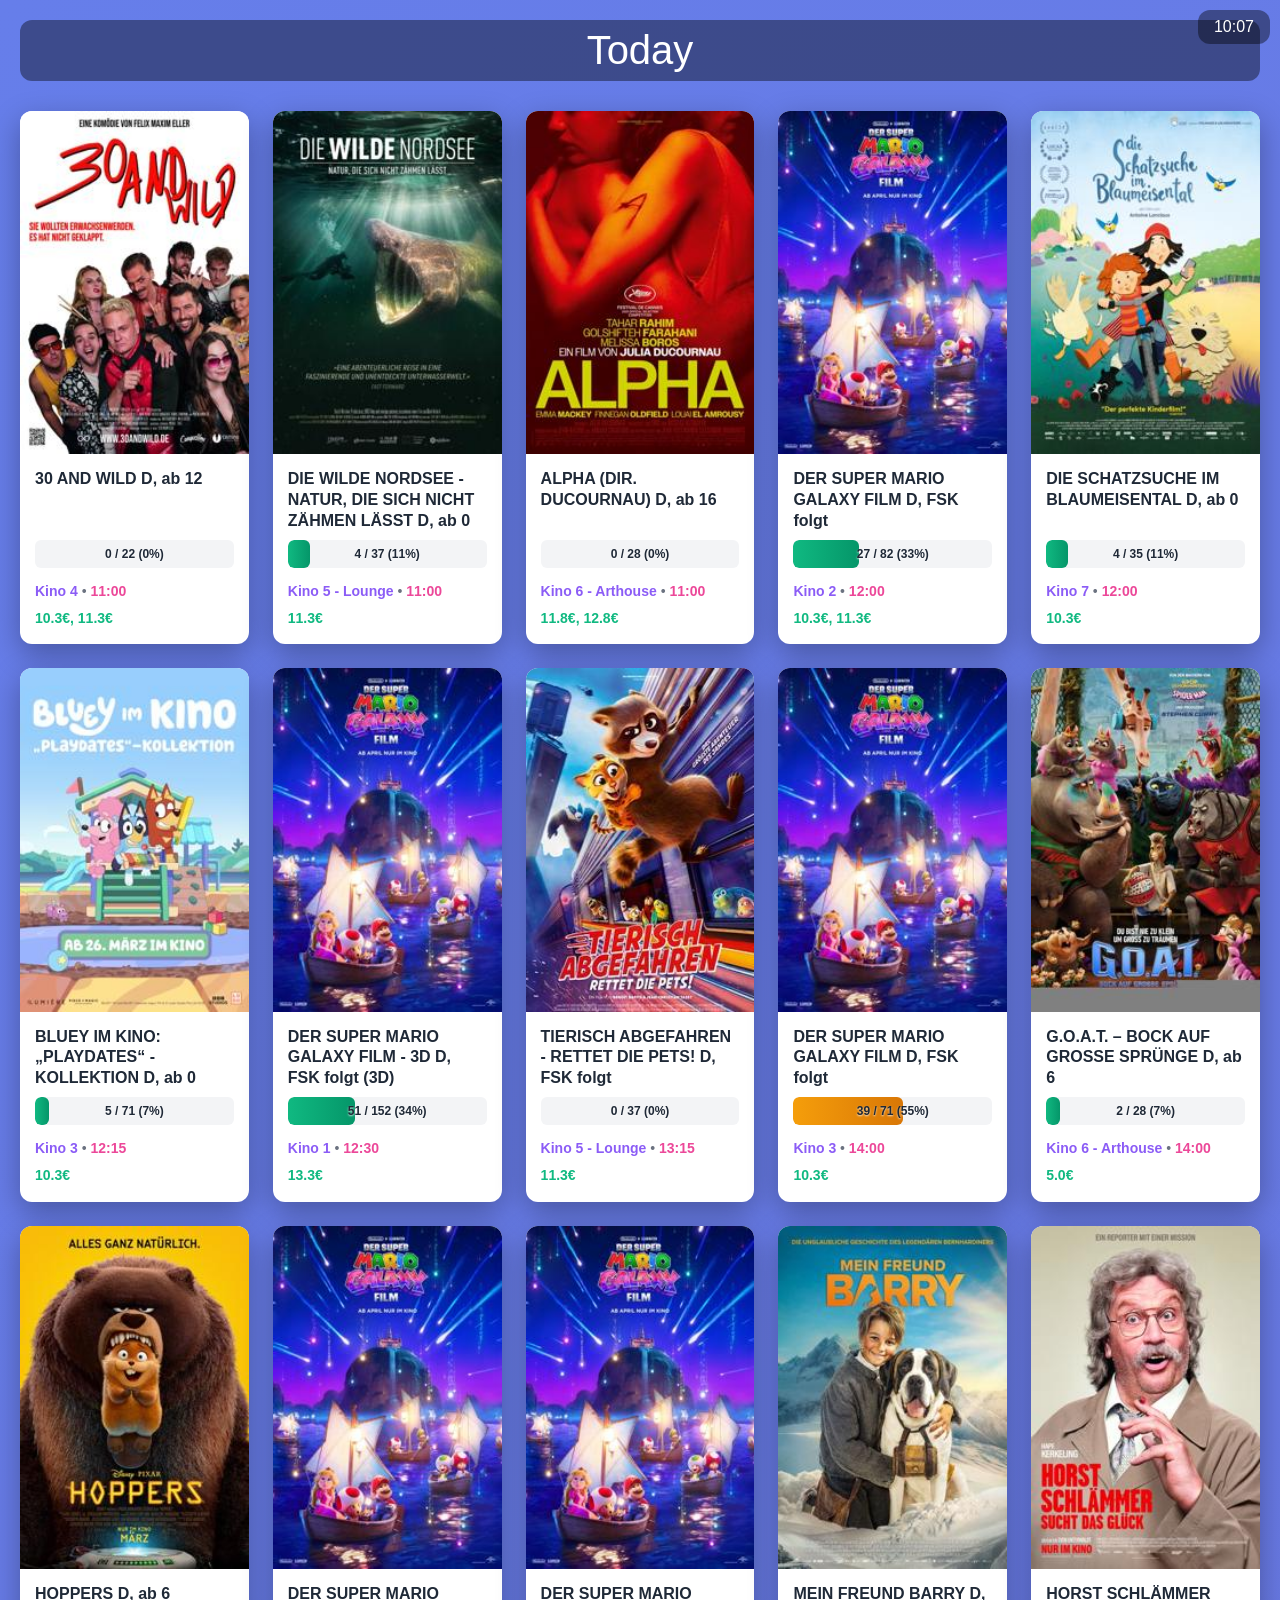
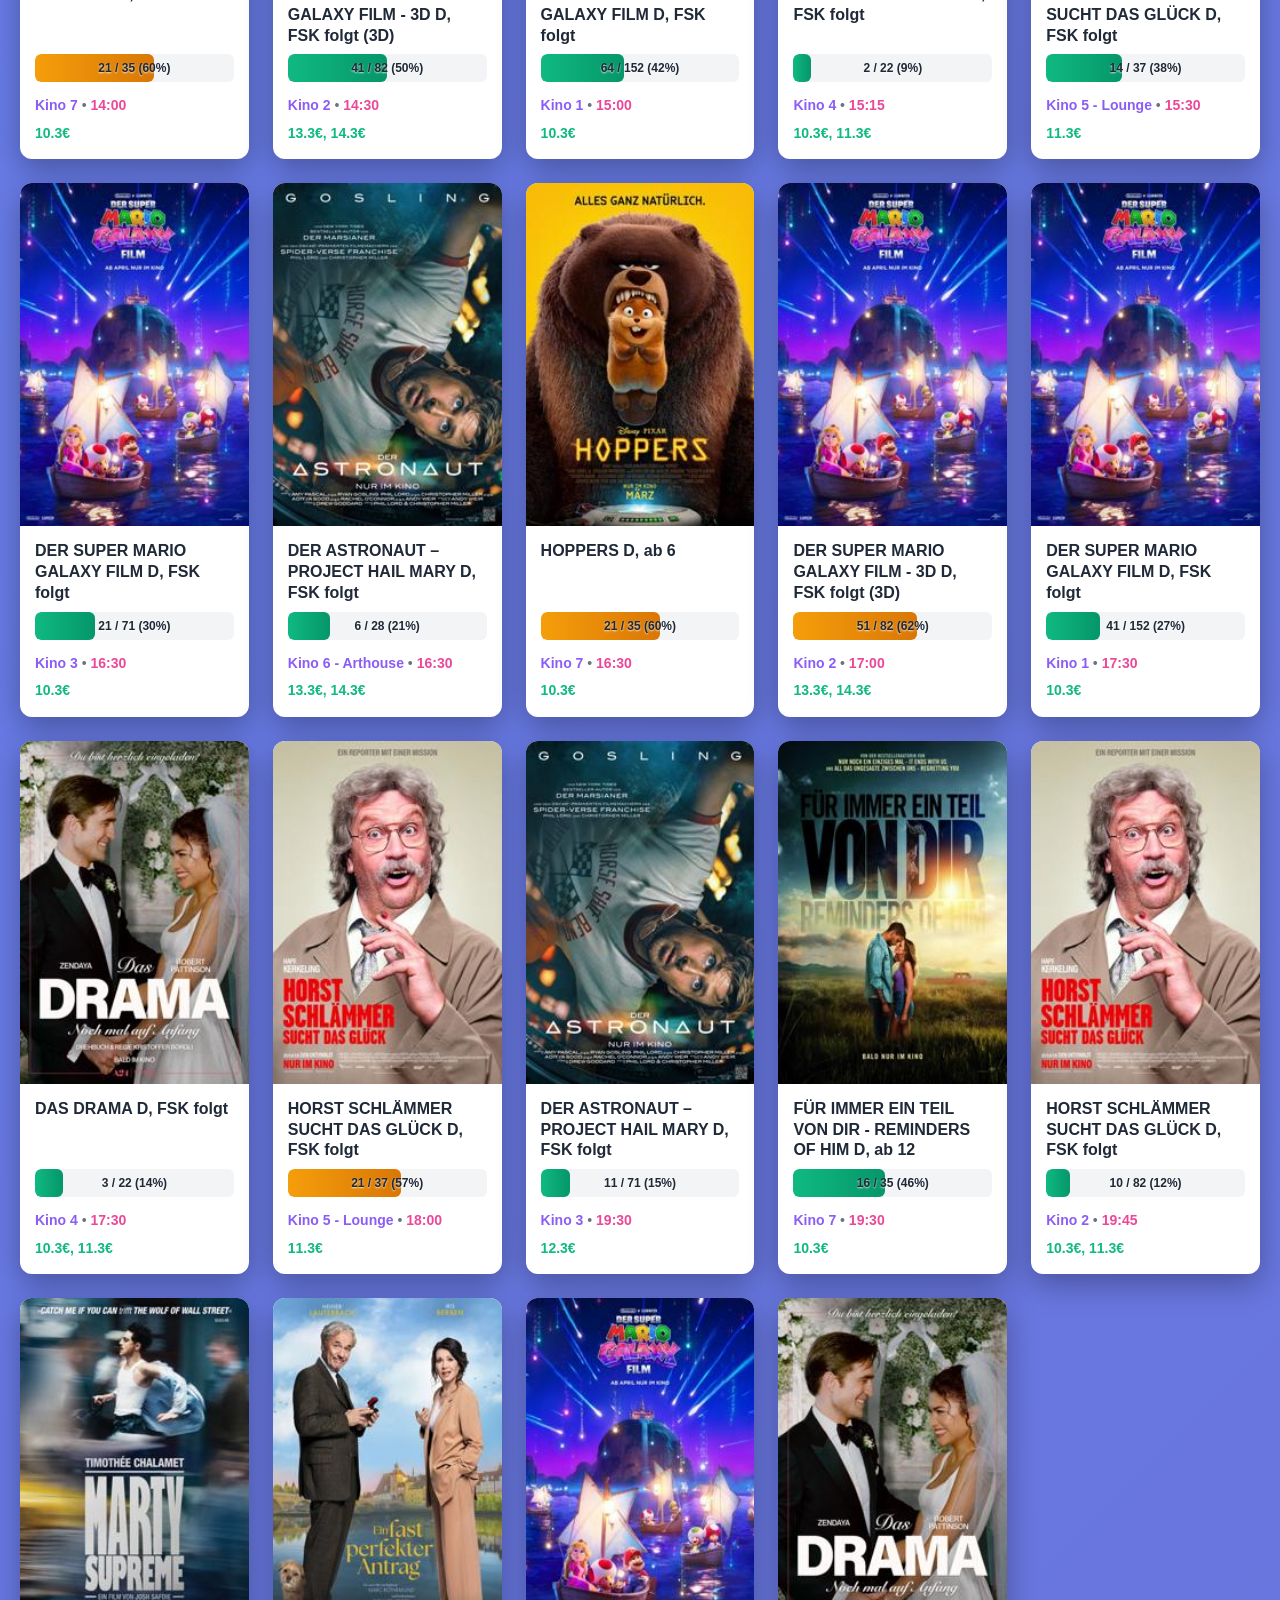
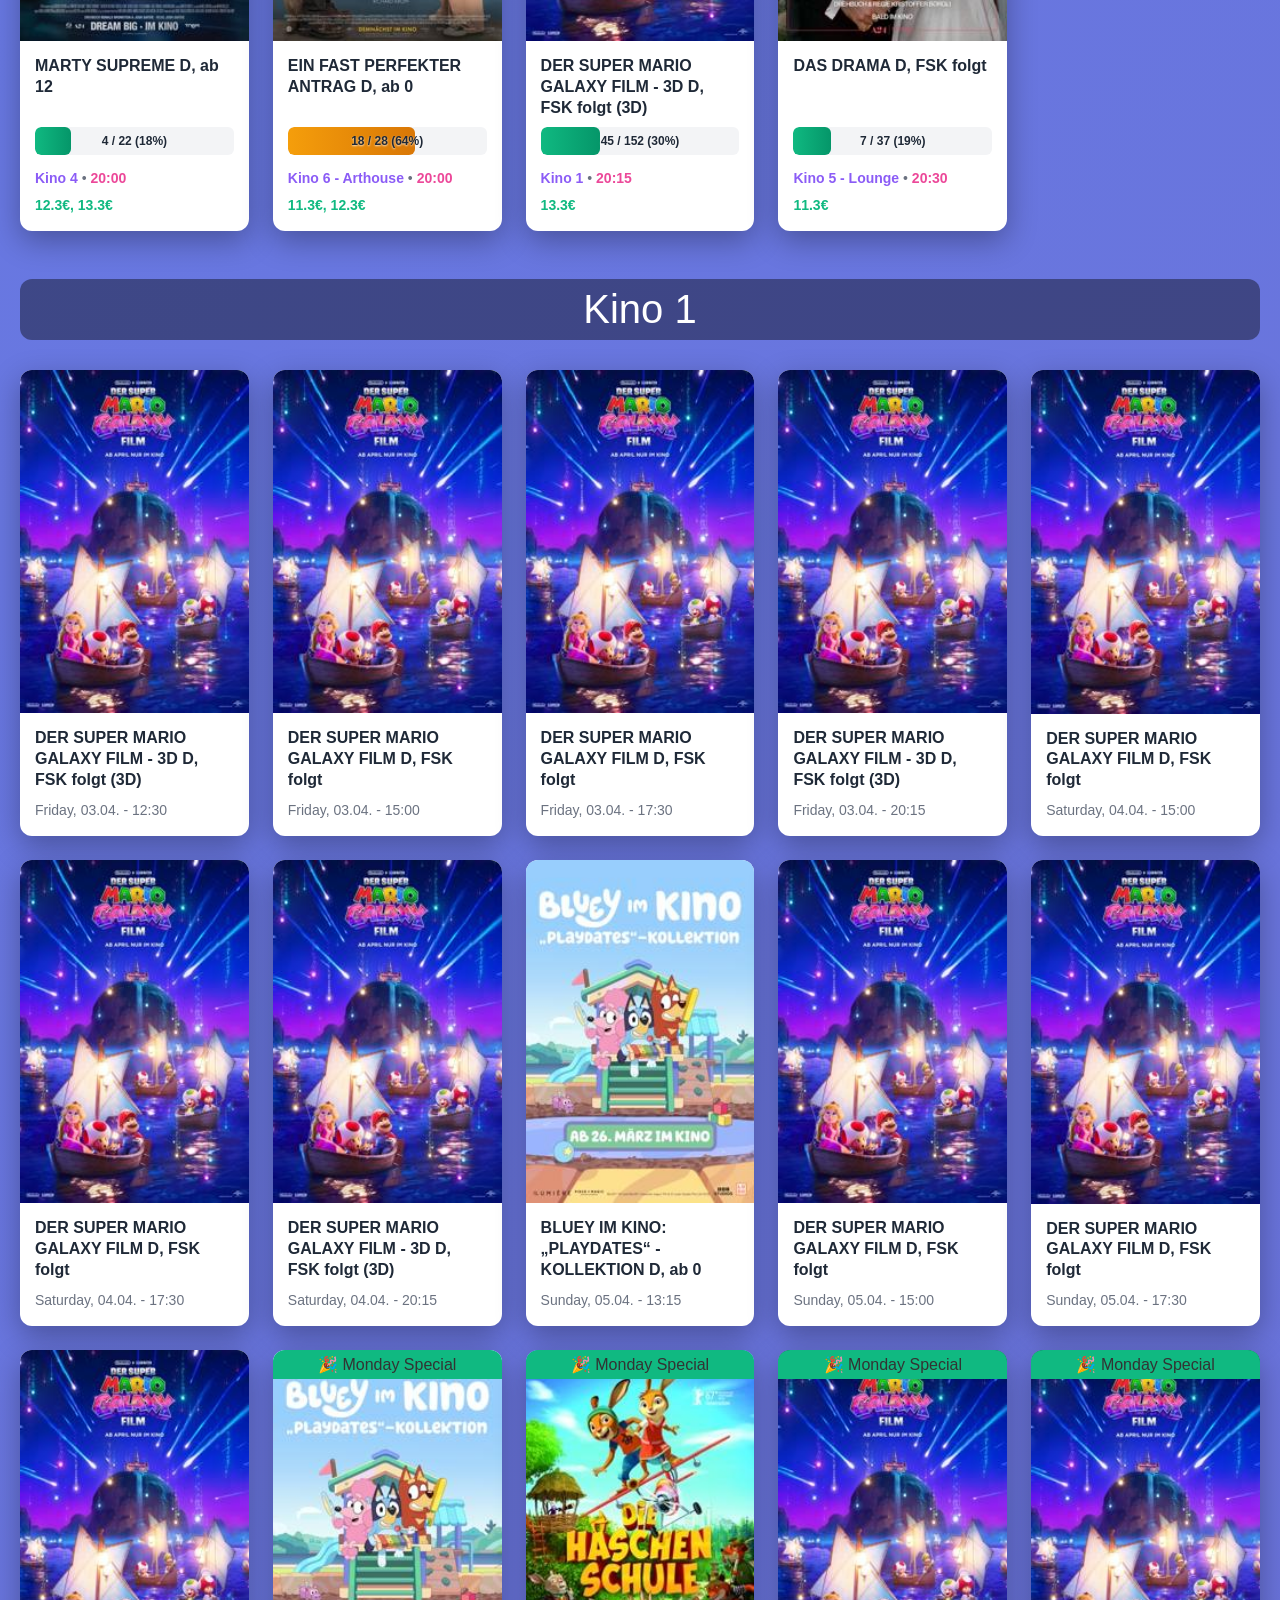
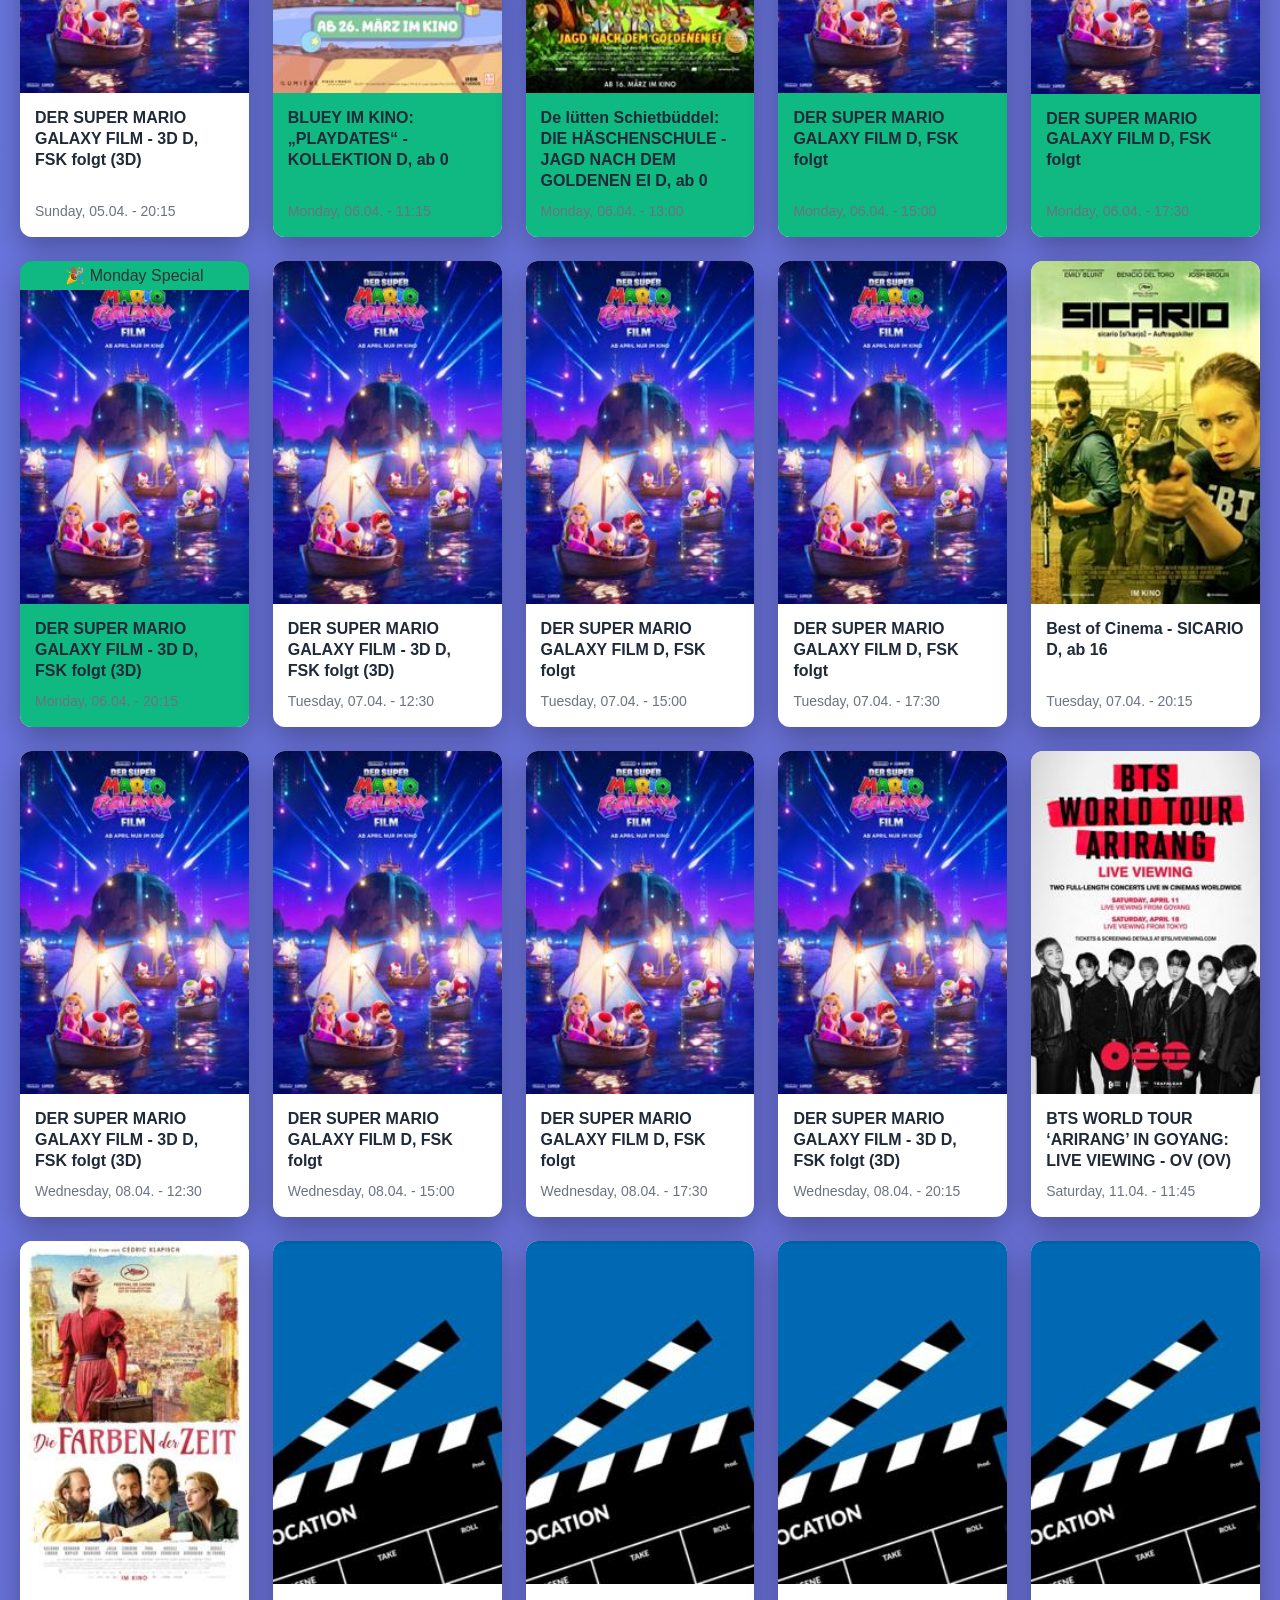
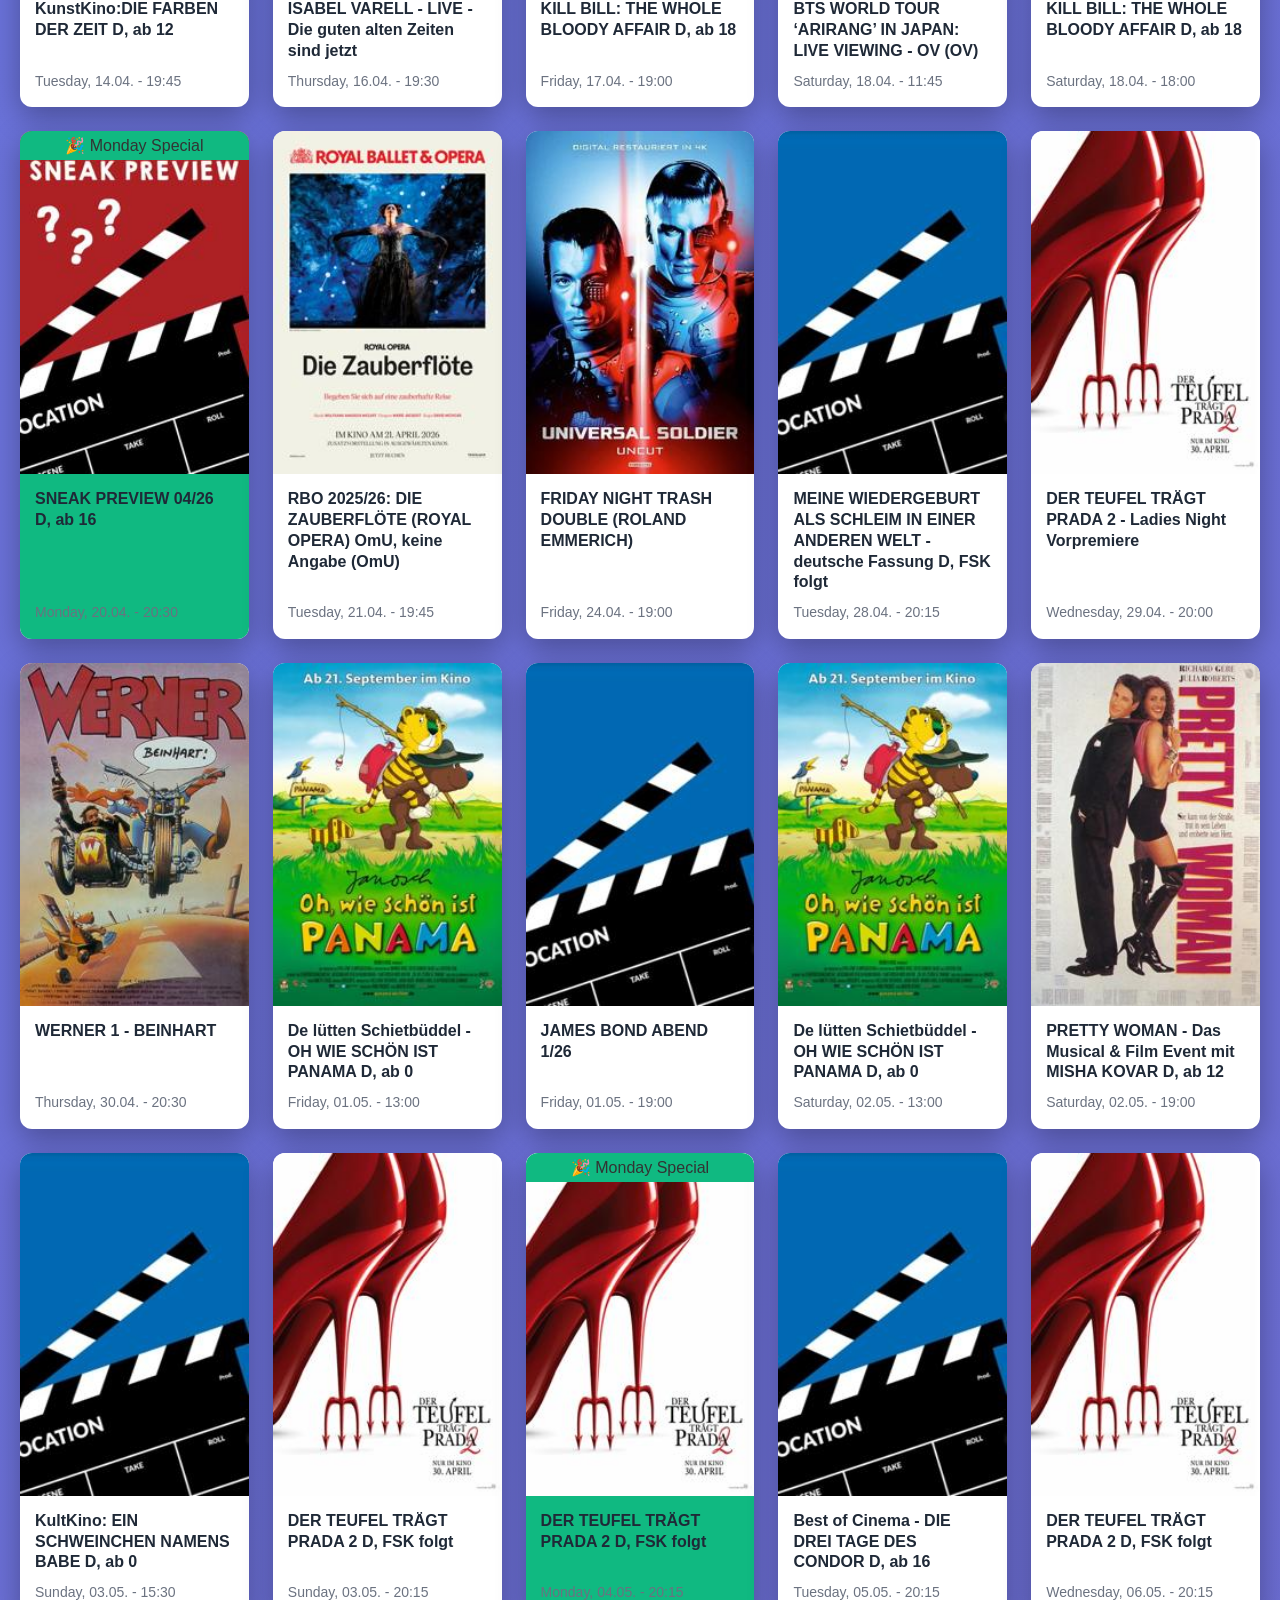
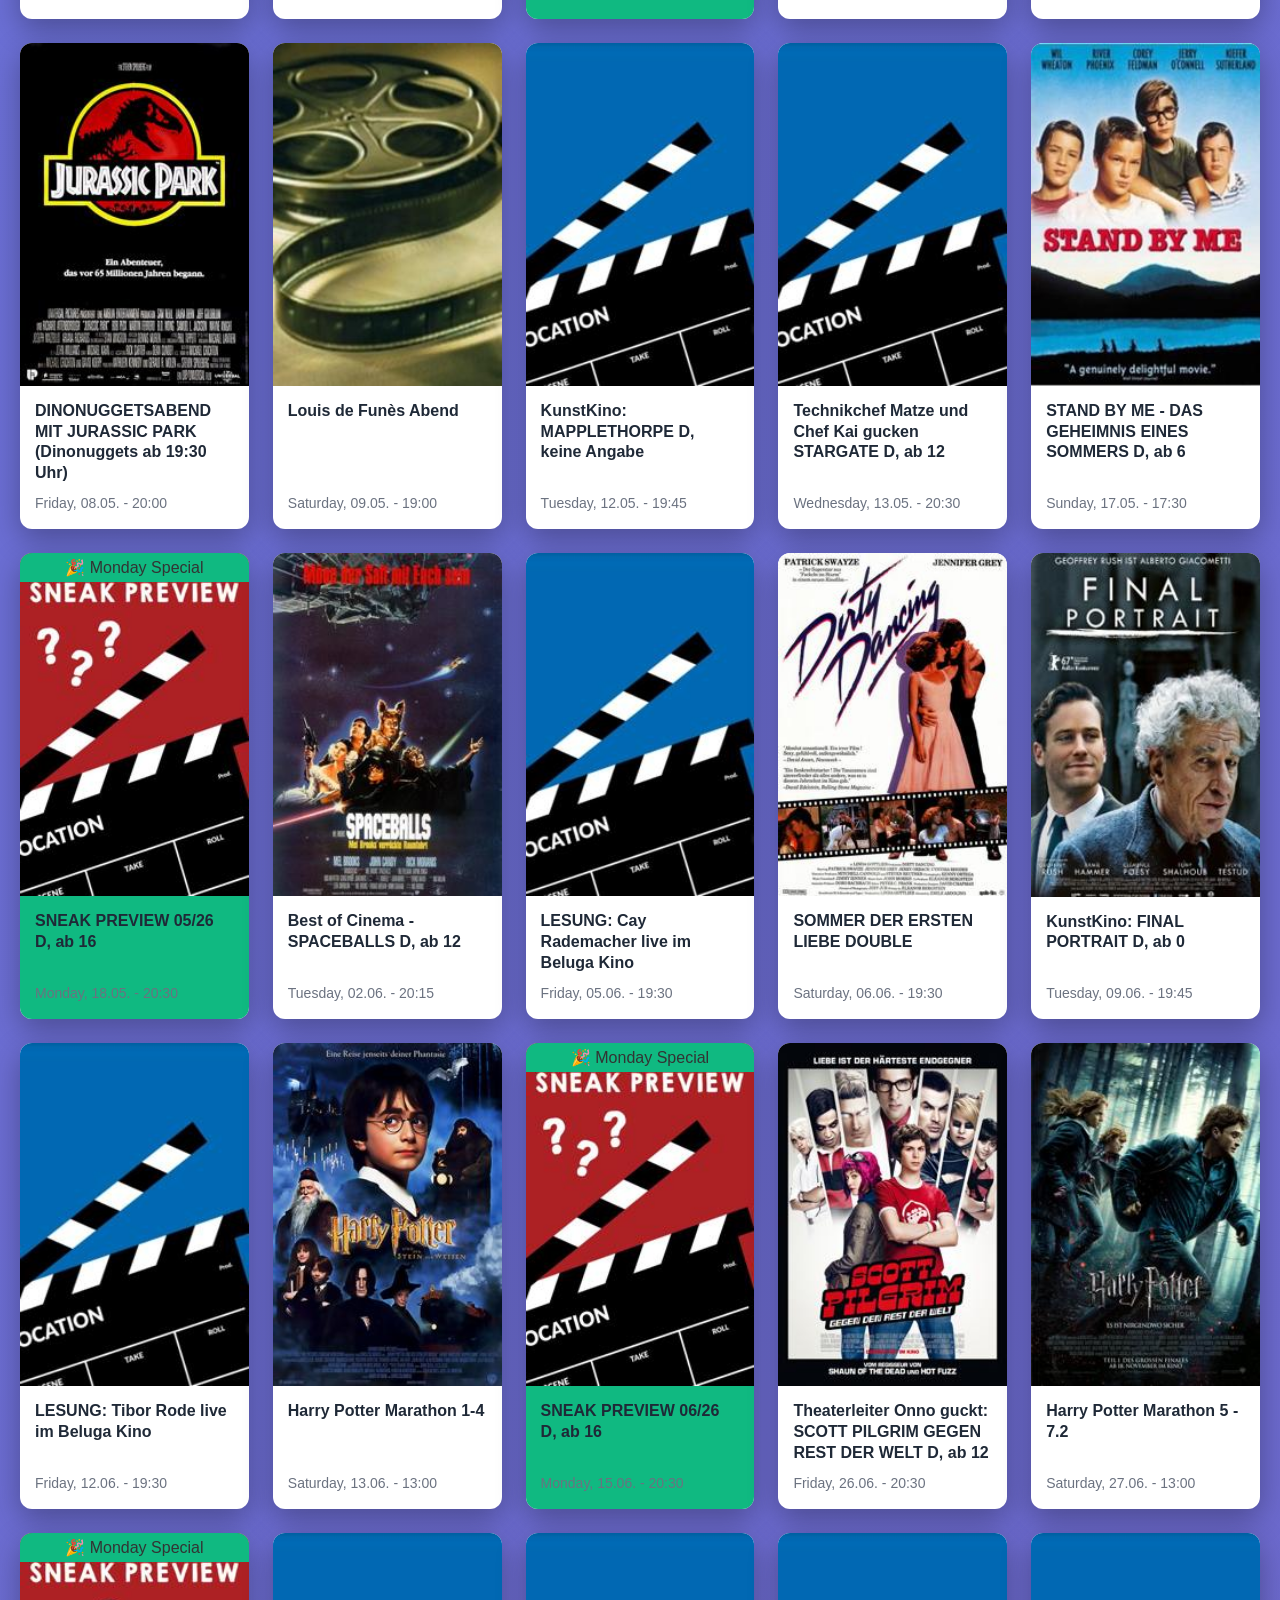
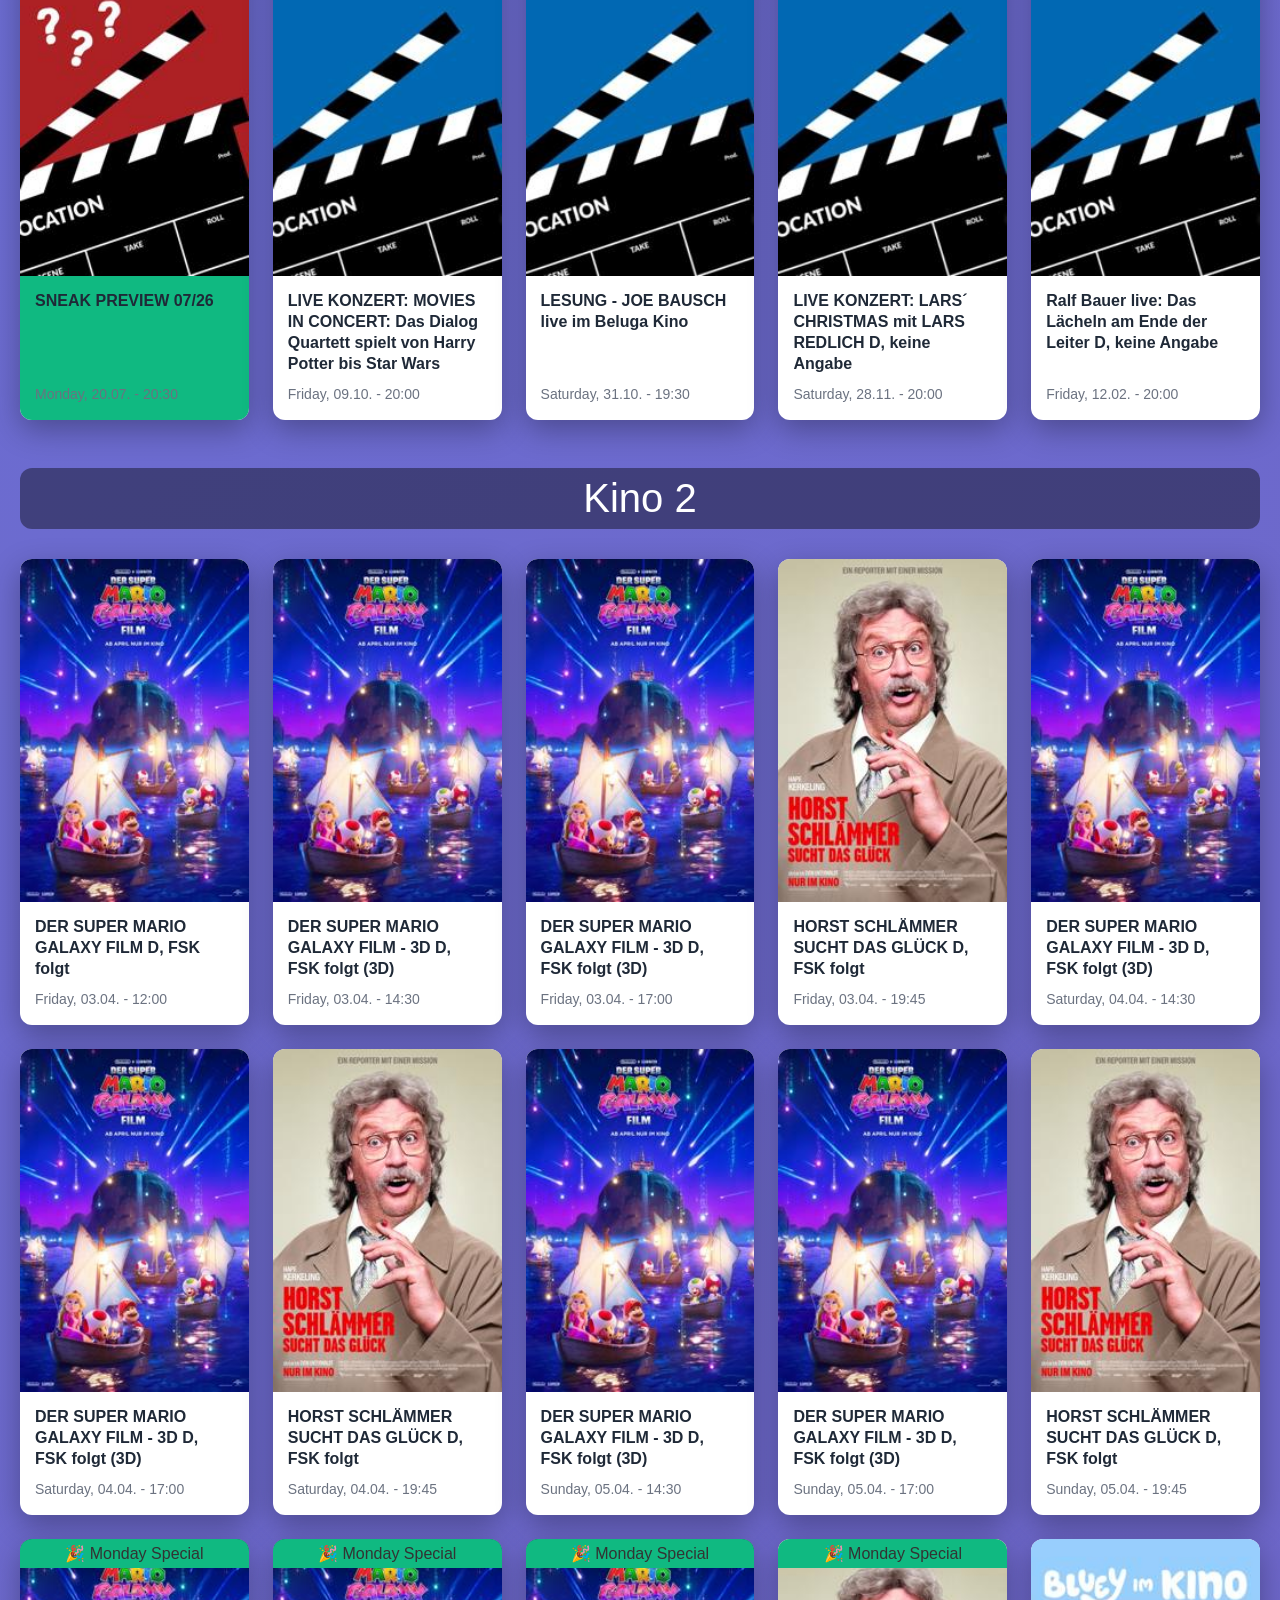
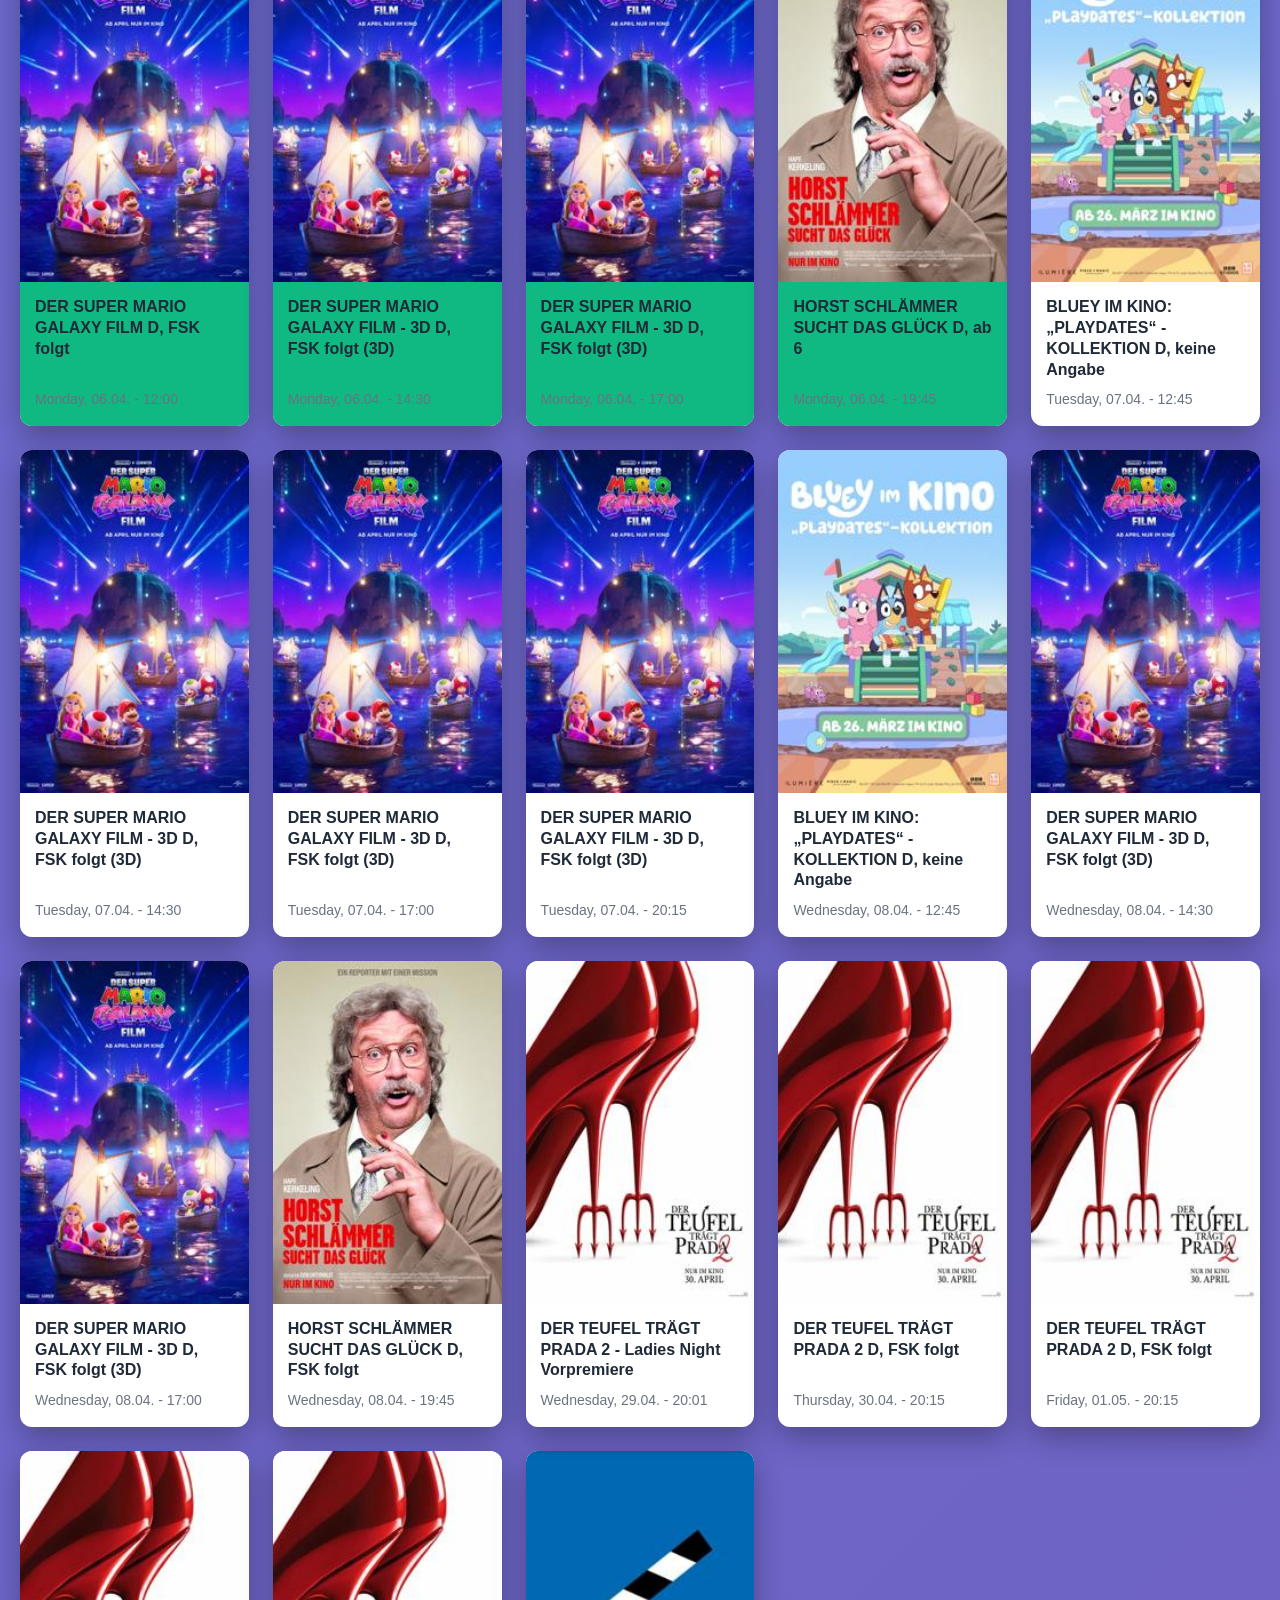
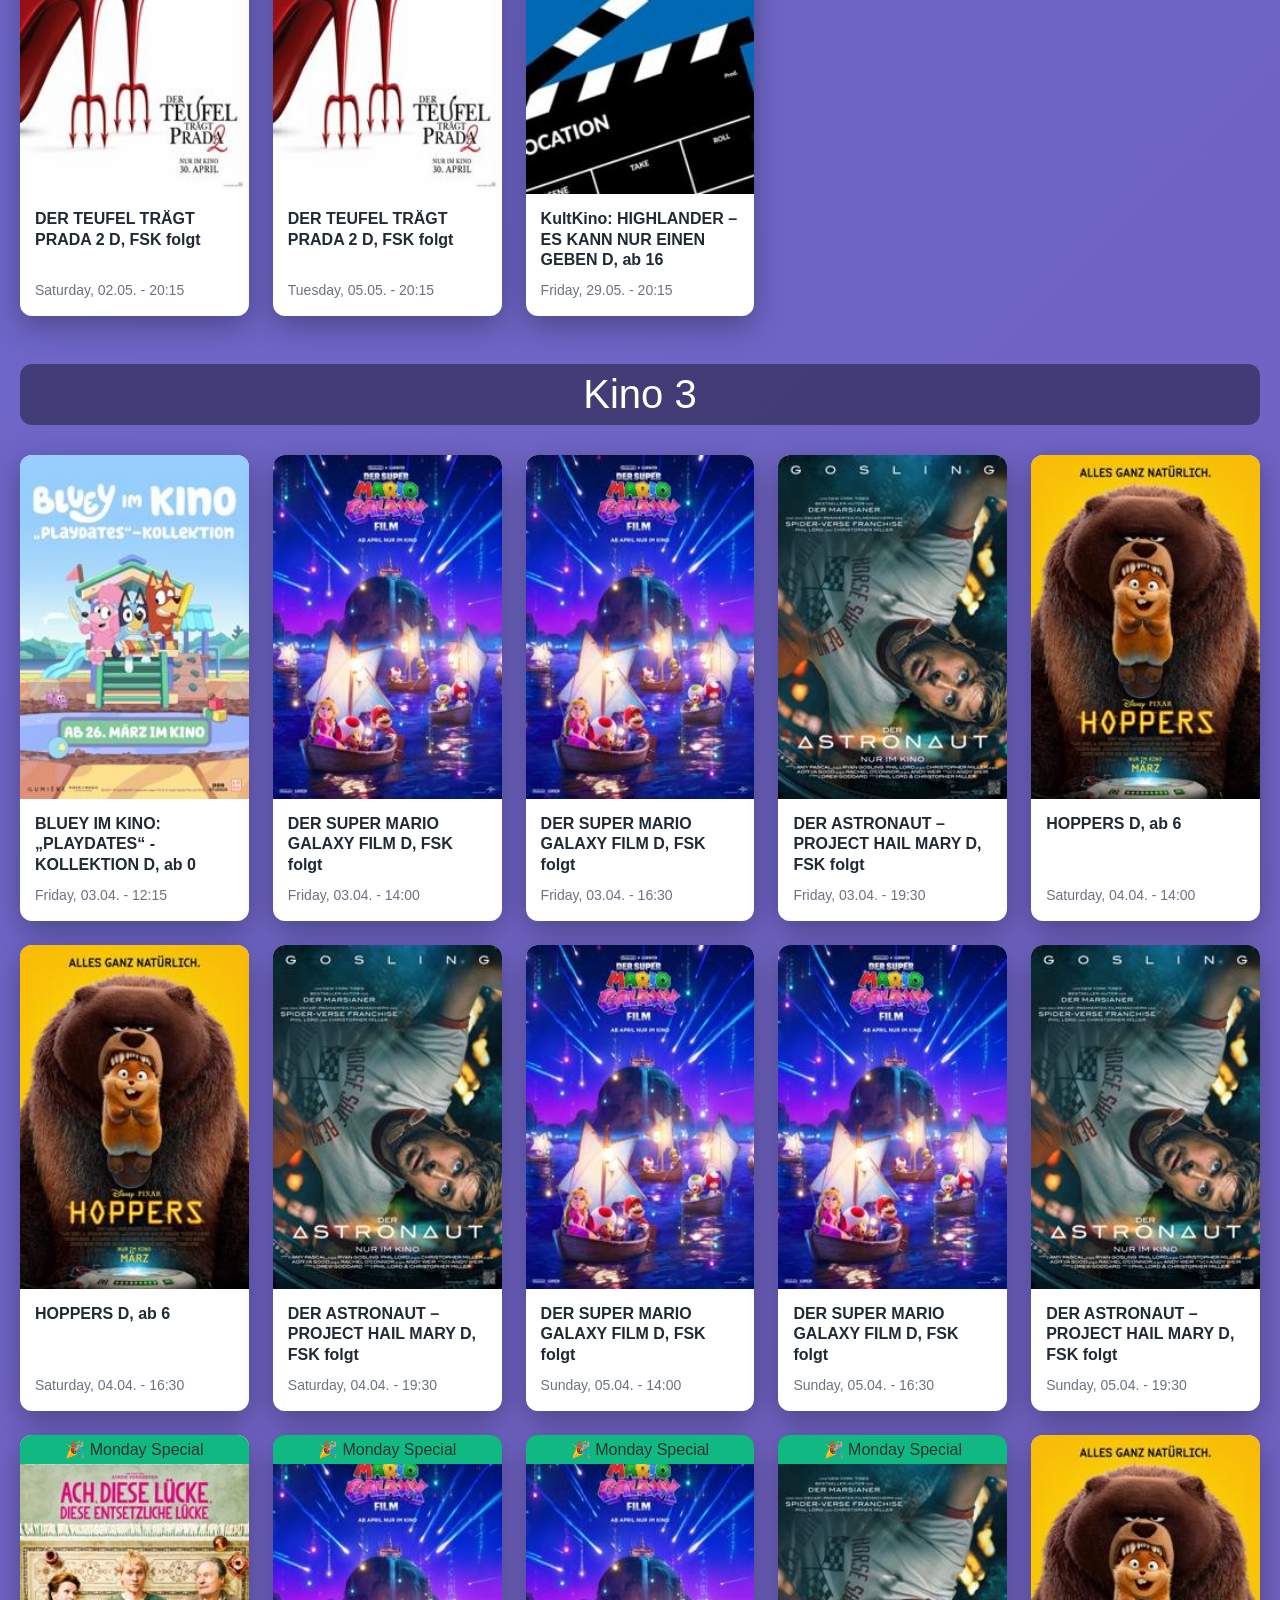
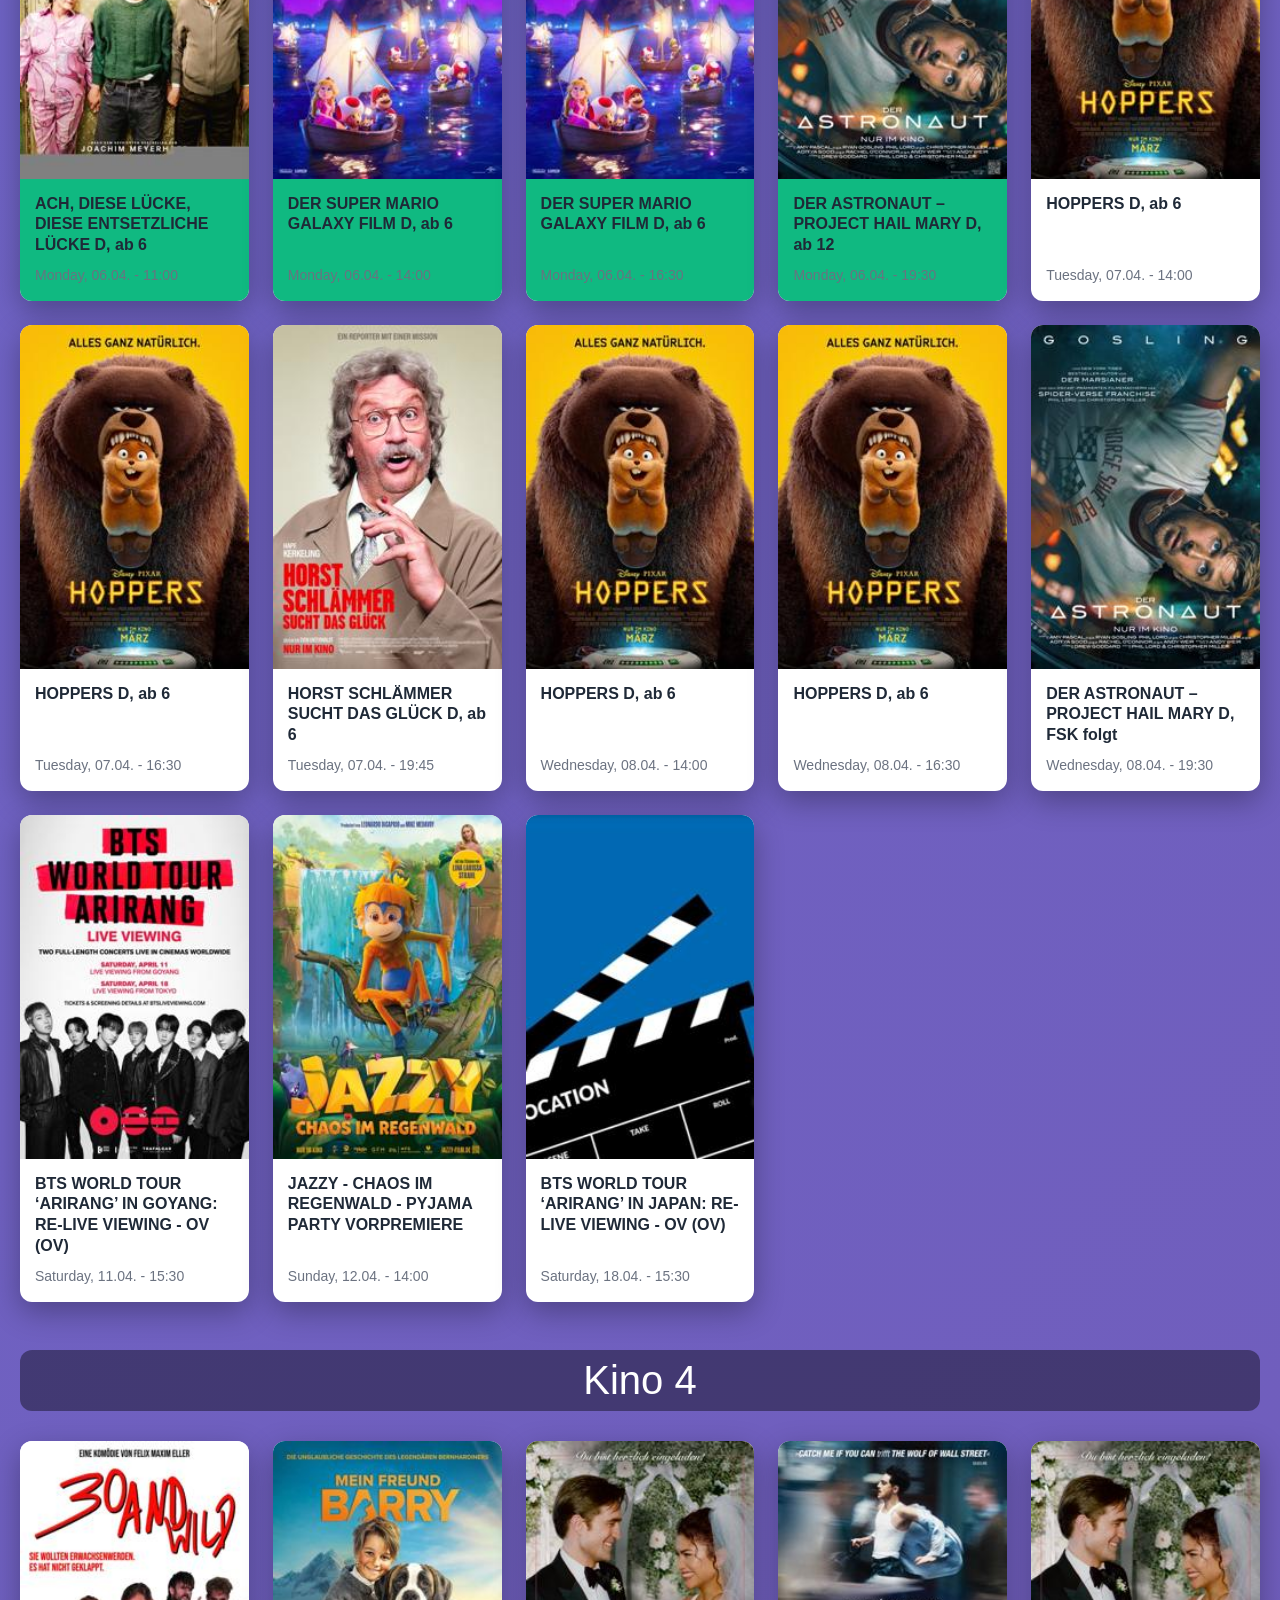
==== content/beluga/index.html @ a4bb1894 "add content" ====
<!DOCTYPE html>
<html lang="en">

<head>
    <title>Beluga Cinema Overview</title>
    <meta charset="UTF-8">
    <meta name="viewport" content="width=device-width, initial-scale=1.0">
    <style>
        * {
            margin: 0;
            padding: 0;
            box-sizing: border-box;
        }

        body {
            font-family: -apple-system, BlinkMacSystemFont, 'Segoe UI', Roboto, 'Helvetica Neue', Arial, sans-serif;
            background: linear-gradient(135deg, #667eea 0%, #764ba2 100%);
            min-height: 100vh;
            padding: 20px;
            color: #333;
        }

        .container {
            max-width: 1400px;
            margin: 0 auto;
        }

        .timestamp {
            color: #fff;
            padding: 10px;
            text-align: center;
        }

        h1 {
            position: sticky;
            top: 0;
            color: #fff;
            font-size: 2.5rem;
            margin: 0 auto 30px auto;
            font-weight: 500;
            z-index: 1000;
            padding: 8px 20px;
            border-radius: 12px;
            background: rgba(0, 0, 0, 0.4);
            text-align: center;
        }

        .movies-grid {
            display: grid;
            grid-template-columns: repeat(auto-fill, minmax(200px, 1fr));
            gap: 24px;
            margin-bottom: 48px;
        }

        .movie-card {
            background: #fff;
            border-radius: 12px;
            overflow: hidden;
            box-shadow: 0 10px 30px rgba(0, 0, 0, 0.3);
            transition: all 0.3s ease;
            position: relative;
            display: flex;
            flex-direction: column;
        }

        .monday-badge {
            position: absolute;
            background-color: #10b981;
            width: 100%;
            padding: 5px 0;
            text-align: center;
            z-index: 10;
        }

        .monday {
            background-color: #10b981;
        }

        .movie-card a {
            display: block;
            text-decoration: none;
        }

        .movie-poster {
            width: 100%;
            aspect-ratio: 2/3;
            object-fit: cover;
            display: block;
            transition: opacity 0.3s ease;
        }

        .movie-info {
            padding: 15px;
            display: flex;
            flex-direction: column;
            flex: 1;
        }

        .movie-title {
            font-size: 1rem;
            font-weight: 600;
            color: #1f2937;
            margin-bottom: 8px;
            line-height: 1.3;
        }

        .movie-details {
            font-size: 0.875rem;
            color: #6b7280;
            line-height: 1.6;
        }

        .movie-title+.movie-details {
            margin-top: auto;
        }

        .cinema-name {
            color: #8b5cf6;
            font-weight: 600;
        }

        .movie-time {
            color: #ec4899;
            font-weight: 600;
        }

        .movie-price {
            color: #10b981;
            font-weight: 600;
            margin-top: 5px;
            display: block;
        }

        .seat-bar-container {
            position: relative;
            height: 28px;
            background: #f3f4f6;
            border-radius: 6px;
            overflow: hidden;
            margin: 12px 0;
            margin-top: auto;
        }

        .seat-bar-fill {
            height: 100%;
            background: linear-gradient(90deg, #10b981 0%, #059669 100%);
            transition: width 0.5s ease;
            border-radius: 6px;
        }

        .seat-bar-fill.medium {
            background: linear-gradient(90deg, #f59e0b 0%, #d97706 100%);
        }

        .seat-bar-fill.high {
            background: linear-gradient(90deg, #ef4444 0%, #dc2626 100%);
        }

        .seat-bar-label {
            position: absolute;
            top: 50%;
            left: 50%;
            transform: translate(-50%, -50%);
            font-size: 0.75rem;
            font-weight: 600;
            color: #1f2937;
            text-shadow: 0 1px 2px rgba(255, 255, 255, 0.8);
            z-index: 1;
        }

        .section {
            margin-bottom: 48px;
        }

        @media (min-width: 769px) {
            .timestamp {
                position: fixed;
                top: 10px;
                left: auto;
                right: 10px;
                bottom: auto;
                background: rgba(0, 0, 0, 0.4);
                border-radius: 12px;
                padding: 8px 16px;
                z-index: 1000;
            }
        }

        @media (max-width: 768px) {
            body {
                padding: 12px;
                padding-bottom: 50px;
            }

            h1 {
                font-size: 1.75rem;
            }

            .movies-grid {
                gap: 16px;
                margin-bottom: 40px;
            }

            .movie-info {
                padding: 12px;
            }

            .movie-title {
                font-size: 0.875rem;
            }

            .movie-details {
                font-size: 0.75rem;
            }
        }

        @media (max-width: 480px) {
            body {
                padding: 8px;
                padding-bottom: 50px;
            }

            h1 {
                font-size: 1.5rem;
            }

            .movies-grid {
                grid-template-columns: repeat(2, 1fr);
                gap: 12px;
                margin-bottom: 32px;
            }

            .movie-info {
                padding: 10px;
            }

            .seat-bar-label {
                font-size: 0.65rem;
            }
        }
    </style>
</head>

<body>
    <div class="container">
        <section class="section">
            <h1>Today</h1>
            <div class="movies-grid">
                <div class="movie-card">
                    <a href="https://booking.cinetixx.de/frontend/index.html?cinemaId=301802645&showId=3488164545&bgswitch=false&resize=false">
                        <img src="images/3439063102.jpg" alt="30 AND WILD D, ab 12" class="movie-poster">
                    </a>
                    <div class="movie-info">
                        <h2 class="movie-title">30 AND WILD D, ab 12</h2>
                        <div class="seat-bar-container">
                            <div class="seat-bar-fill "
                                style="width: 0%;"></div>
                            <span class="seat-bar-label">0 / 22 (0%)</span>
                        </div>
                        <div class="movie-details">
                            <span class="cinema-name">Kino 4</span> • <span class="movie-time">11:00</span>
                            <span class="movie-price">10.3€, 11.3€</span>
                        </div>
                    </div>
                </div>
                <div class="movie-card">
                    <a href="https://booking.cinetixx.de/frontend/index.html?cinemaId=301802645&showId=3469064400&bgswitch=false&resize=false">
                        <img src="images/3440498436.jpg" alt="DIE WILDE NORDSEE - NATUR, DIE SICH NICHT ZÄHMEN LÄSST D, ab 0" class="movie-poster">
                    </a>
                    <div class="movie-info">
                        <h2 class="movie-title">DIE WILDE NORDSEE - NATUR, DIE SICH NICHT ZÄHMEN LÄSST D, ab 0</h2>
                        <div class="seat-bar-container">
                            <div class="seat-bar-fill "
                                style="width: 11%;"></div>
                            <span class="seat-bar-label">4 / 37 (11%)</span>
                        </div>
                        <div class="movie-details">
                            <span class="cinema-name">Kino 5 - Lounge</span> • <span class="movie-time">11:00</span>
                            <span class="movie-price">11.3€</span>
                        </div>
                    </div>
                </div>
                <div class="movie-card">
                    <a href="https://booking.cinetixx.de/frontend/index.html?cinemaId=301802645&showId=3488162940&bgswitch=false&resize=false">
                        <img src="images/3434429354.jpg" alt="ALPHA (DIR. DUCOURNAU) D, ab 16" class="movie-poster">
                    </a>
                    <div class="movie-info">
                        <h2 class="movie-title">ALPHA (DIR. DUCOURNAU) D, ab 16</h2>
                        <div class="seat-bar-container">
                            <div class="seat-bar-fill "
                                style="width: 0%;"></div>
                            <span class="seat-bar-label">0 / 28 (0%)</span>
                        </div>
                        <div class="movie-details">
                            <span class="cinema-name">Kino 6 - Arthouse</span> • <span class="movie-time">11:00</span>
                            <span class="movie-price">11.8€, 12.8€</span>
                        </div>
                    </div>
                </div>
                <div class="movie-card">
                    <a href="https://booking.cinetixx.de/frontend/index.html?cinemaId=301802645&showId=3464748980&bgswitch=false&resize=false">
                        <img src="images/3354178682.jpg" alt="DER SUPER MARIO GALAXY FILM D, FSK folgt" class="movie-poster">
                    </a>
                    <div class="movie-info">
                        <h2 class="movie-title">DER SUPER MARIO GALAXY FILM D, FSK folgt</h2>
                        <div class="seat-bar-container">
                            <div class="seat-bar-fill "
                                style="width: 33%;"></div>
                            <span class="seat-bar-label">27 / 82 (33%)</span>
                        </div>
                        <div class="movie-details">
                            <span class="cinema-name">Kino 2</span> • <span class="movie-time">12:00</span>
                            <span class="movie-price">10.3€, 11.3€</span>
                        </div>
                    </div>
                </div>
                <div class="movie-card">
                    <a href="https://booking.cinetixx.de/frontend/index.html?cinemaId=301802645&showId=3488165892&bgswitch=false&resize=false">
                        <img src="images/3448234502.jpg" alt="DIE SCHATZSUCHE IM BLAUMEISENTAL D, ab 0" class="movie-poster">
                    </a>
                    <div class="movie-info">
                        <h2 class="movie-title">DIE SCHATZSUCHE IM BLAUMEISENTAL D, ab 0</h2>
                        <div class="seat-bar-container">
                            <div class="seat-bar-fill "
                                style="width: 11%;"></div>
                            <span class="seat-bar-label">4 / 35 (11%)</span>
                        </div>
                        <div class="movie-details">
                            <span class="cinema-name">Kino 7</span> • <span class="movie-time">12:00</span>
                            <span class="movie-price">10.3€</span>
                        </div>
                    </div>
                </div>
                <div class="movie-card">
                    <a href="https://booking.cinetixx.de/frontend/index.html?cinemaId=301802645&showId=3488165878&bgswitch=false&resize=false">
                        <img src="images/3493167511.jpg" alt="BLUEY IM KINO: „PLAYDATES“ - KOLLEKTION D, ab 0" class="movie-poster">
                    </a>
                    <div class="movie-info">
                        <h2 class="movie-title">BLUEY IM KINO: „PLAYDATES“ - KOLLEKTION D, ab 0</h2>
                        <div class="seat-bar-container">
                            <div class="seat-bar-fill "
                                style="width: 7%;"></div>
                            <span class="seat-bar-label">5 / 71 (7%)</span>
                        </div>
                        <div class="movie-details">
                            <span class="cinema-name">Kino 3</span> • <span class="movie-time">12:15</span>
                            <span class="movie-price">10.3€</span>
                        </div>
                    </div>
                </div>
                <div class="movie-card">
                    <a href="https://booking.cinetixx.de/frontend/index.html?cinemaId=301802645&showId=3464748916&bgswitch=false&resize=false">
                        <img src="images/3354178682.jpg" alt="DER SUPER MARIO GALAXY FILM - 3D D, FSK folgt (3D)" class="movie-poster">
                    </a>
                    <div class="movie-info">
                        <h2 class="movie-title">DER SUPER MARIO GALAXY FILM - 3D D, FSK folgt (3D)</h2>
                        <div class="seat-bar-container">
                            <div class="seat-bar-fill "
                                style="width: 34%;"></div>
                            <span class="seat-bar-label">51 / 152 (34%)</span>
                        </div>
                        <div class="movie-details">
                            <span class="cinema-name">Kino 1</span> • <span class="movie-time">12:30</span>
                            <span class="movie-price">13.3€</span>
                        </div>
                    </div>
                </div>
                <div class="movie-card">
                    <a href="https://booking.cinetixx.de/frontend/index.html?cinemaId=301802645&showId=3488164554&bgswitch=false&resize=false">
                        <img src="images/3440495809.jpg" alt="TIERISCH ABGEFAHREN - RETTET DIE PETS! D, FSK folgt" class="movie-poster">
                    </a>
                    <div class="movie-info">
                        <h2 class="movie-title">TIERISCH ABGEFAHREN - RETTET DIE PETS! D, FSK folgt</h2>
                        <div class="seat-bar-container">
                            <div class="seat-bar-fill "
                                style="width: 0%;"></div>
                            <span class="seat-bar-label">0 / 37 (0%)</span>
                        </div>
                        <div class="movie-details">
                            <span class="cinema-name">Kino 5 - Lounge</span> • <span class="movie-time">13:15</span>
                            <span class="movie-price">11.3€</span>
                        </div>
                    </div>
                </div>
                <div class="movie-card">
                    <a href="https://booking.cinetixx.de/frontend/index.html?cinemaId=301802645&showId=3464748992&bgswitch=false&resize=false">
                        <img src="images/3354178682.jpg" alt="DER SUPER MARIO GALAXY FILM D, FSK folgt" class="movie-poster">
                    </a>
                    <div class="movie-info">
                        <h2 class="movie-title">DER SUPER MARIO GALAXY FILM D, FSK folgt</h2>
                        <div class="seat-bar-container">
                            <div class="seat-bar-fill medium"
                                style="width: 55%;"></div>
                            <span class="seat-bar-label">39 / 71 (55%)</span>
                        </div>
                        <div class="movie-details">
                            <span class="cinema-name">Kino 3</span> • <span class="movie-time">14:00</span>
                            <span class="movie-price">10.3€</span>
                        </div>
                    </div>
                </div>
                <div class="movie-card">
                    <a href="https://booking.cinetixx.de/frontend/index.html?cinemaId=301802645&showId=3488164579&bgswitch=false&resize=false">
                        <img src="images/3362770252.jpg" alt="G.O.A.T. – BOCK AUF GROSSE SPRÜNGE D, ab 6" class="movie-poster">
                    </a>
                    <div class="movie-info">
                        <h2 class="movie-title">G.O.A.T. – BOCK AUF GROSSE SPRÜNGE D, ab 6</h2>
                        <div class="seat-bar-container">
                            <div class="seat-bar-fill "
                                style="width: 7%;"></div>
                            <span class="seat-bar-label">2 / 28 (7%)</span>
                        </div>
                        <div class="movie-details">
                            <span class="cinema-name">Kino 6 - Arthouse</span> • <span class="movie-time">14:00</span>
                            <span class="movie-price">5.0€</span>
                        </div>
                    </div>
                </div>
                <div class="movie-card">
                    <a href="https://booking.cinetixx.de/frontend/index.html?cinemaId=301802645&showId=3488164603&bgswitch=false&resize=false">
                        <img src="images/3380875904.jpg" alt="HOPPERS D, ab 6" class="movie-poster">
                    </a>
                    <div class="movie-info">
                        <h2 class="movie-title">HOPPERS D, ab 6</h2>
                        <div class="seat-bar-container">
                            <div class="seat-bar-fill medium"
                                style="width: 60%;"></div>
                            <span class="seat-bar-label">21 / 35 (60%)</span>
                        </div>
                        <div class="movie-details">
                            <span class="cinema-name">Kino 7</span> • <span class="movie-time">14:00</span>
                            <span class="movie-price">10.3€</span>
                        </div>
                    </div>
                </div>
                <div class="movie-card">
                    <a href="https://booking.cinetixx.de/frontend/index.html?cinemaId=301802645&showId=3464748944&bgswitch=false&resize=false">
                        <img src="images/3354178682.jpg" alt="DER SUPER MARIO GALAXY FILM - 3D D, FSK folgt (3D)" class="movie-poster">
                    </a>
                    <div class="movie-info">
                        <h2 class="movie-title">DER SUPER MARIO GALAXY FILM - 3D D, FSK folgt (3D)</h2>
                        <div class="seat-bar-container">
                            <div class="seat-bar-fill "
                                style="width: 50%;"></div>
                            <span class="seat-bar-label">41 / 82 (50%)</span>
                        </div>
                        <div class="movie-details">
                            <span class="cinema-name">Kino 2</span> • <span class="movie-time">14:30</span>
                            <span class="movie-price">13.3€, 14.3€</span>
                        </div>
                    </div>
                </div>
                <div class="movie-card">
                    <a href="https://booking.cinetixx.de/frontend/index.html?cinemaId=301802645&showId=3464748922&bgswitch=false&resize=false">
                        <img src="images/3354178682.jpg" alt="DER SUPER MARIO GALAXY FILM D, FSK folgt" class="movie-poster">
                    </a>
                    <div class="movie-info">
                        <h2 class="movie-title">DER SUPER MARIO GALAXY FILM D, FSK folgt</h2>
                        <div class="seat-bar-container">
                            <div class="seat-bar-fill "
                                style="width: 42%;"></div>
                            <span class="seat-bar-label">64 / 152 (42%)</span>
                        </div>
                        <div class="movie-details">
                            <span class="cinema-name">Kino 1</span> • <span class="movie-time">15:00</span>
                            <span class="movie-price">10.3€</span>
                        </div>
                    </div>
                </div>
                <div class="movie-card">
                    <a href="https://booking.cinetixx.de/frontend/index.html?cinemaId=301802645&showId=3488164532&bgswitch=false&resize=false">
                        <img src="images/3367585912.jpg" alt="MEIN FREUND BARRY D, FSK folgt" class="movie-poster">
                    </a>
                    <div class="movie-info">
                        <h2 class="movie-title">MEIN FREUND BARRY D, FSK folgt</h2>
                        <div class="seat-bar-container">
                            <div class="seat-bar-fill "
                                style="width: 9%;"></div>
                            <span class="seat-bar-label">2 / 22 (9%)</span>
                        </div>
                        <div class="movie-details">
                            <span class="cinema-name">Kino 4</span> • <span class="movie-time">15:15</span>
                            <span class="movie-price">10.3€, 11.3€</span>
                        </div>
                    </div>
                </div>
                <div class="movie-card">
                    <a href="https://booking.cinetixx.de/frontend/index.html?cinemaId=301802645&showId=3488164561&bgswitch=false&resize=false">
                        <img src="images/3434395006.jpg" alt="HORST SCHLÄMMER SUCHT DAS GLÜCK D, FSK folgt" class="movie-poster">
                    </a>
                    <div class="movie-info">
                        <h2 class="movie-title">HORST SCHLÄMMER SUCHT DAS GLÜCK D, FSK folgt</h2>
                        <div class="seat-bar-container">
                            <div class="seat-bar-fill "
                                style="width: 38%;"></div>
                            <span class="seat-bar-label">14 / 37 (38%)</span>
                        </div>
                        <div class="movie-details">
                            <span class="cinema-name">Kino 5 - Lounge</span> • <span class="movie-time">15:30</span>
                            <span class="movie-price">11.3€</span>
                        </div>
                    </div>
                </div>
                <div class="movie-card">
                    <a href="https://booking.cinetixx.de/frontend/index.html?cinemaId=301802645&showId=3464748986&bgswitch=false&resize=false">
                        <img src="images/3354178682.jpg" alt="DER SUPER MARIO GALAXY FILM D, FSK folgt" class="movie-poster">
                    </a>
                    <div class="movie-info">
                        <h2 class="movie-title">DER SUPER MARIO GALAXY FILM D, FSK folgt</h2>
                        <div class="seat-bar-container">
                            <div class="seat-bar-fill "
                                style="width: 30%;"></div>
                            <span class="seat-bar-label">21 / 71 (30%)</span>
                        </div>
                        <div class="movie-details">
                            <span class="cinema-name">Kino 3</span> • <span class="movie-time">16:30</span>
                            <span class="movie-price">10.3€</span>
                        </div>
                    </div>
                </div>
                <div class="movie-card">
                    <a href="https://booking.cinetixx.de/frontend/index.html?cinemaId=301802645&showId=3488164586&bgswitch=false&resize=false">
                        <img src="images/3358245841.jpg" alt="DER ASTRONAUT – PROJECT HAIL MARY D, FSK folgt" class="movie-poster">
                    </a>
                    <div class="movie-info">
                        <h2 class="movie-title">DER ASTRONAUT – PROJECT HAIL MARY D, FSK folgt</h2>
                        <div class="seat-bar-container">
                            <div class="seat-bar-fill "
                                style="width: 21%;"></div>
                            <span class="seat-bar-label">6 / 28 (21%)</span>
                        </div>
                        <div class="movie-details">
                            <span class="cinema-name">Kino 6 - Arthouse</span> • <span class="movie-time">16:30</span>
                            <span class="movie-price">13.3€, 14.3€</span>
                        </div>
                    </div>
                </div>
                <div class="movie-card">
                    <a href="https://booking.cinetixx.de/frontend/index.html?cinemaId=301802645&showId=3488164609&bgswitch=false&resize=false">
                        <img src="images/3380875904.jpg" alt="HOPPERS D, ab 6" class="movie-poster">
                    </a>
                    <div class="movie-info">
                        <h2 class="movie-title">HOPPERS D, ab 6</h2>
                        <div class="seat-bar-container">
                            <div class="seat-bar-fill medium"
                                style="width: 60%;"></div>
                            <span class="seat-bar-label">21 / 35 (60%)</span>
                        </div>
                        <div class="movie-details">
                            <span class="cinema-name">Kino 7</span> • <span class="movie-time">16:30</span>
                            <span class="movie-price">10.3€</span>
                        </div>
                    </div>
                </div>
                <div class="movie-card">
                    <a href="https://booking.cinetixx.de/frontend/index.html?cinemaId=301802645&showId=3464748954&bgswitch=false&resize=false">
                        <img src="images/3354178682.jpg" alt="DER SUPER MARIO GALAXY FILM - 3D D, FSK folgt (3D)" class="movie-poster">
                    </a>
                    <div class="movie-info">
                        <h2 class="movie-title">DER SUPER MARIO GALAXY FILM - 3D D, FSK folgt (3D)</h2>
                        <div class="seat-bar-container">
                            <div class="seat-bar-fill medium"
                                style="width: 62%;"></div>
                            <span class="seat-bar-label">51 / 82 (62%)</span>
                        </div>
                        <div class="movie-details">
                            <span class="cinema-name">Kino 2</span> • <span class="movie-time">17:00</span>
                            <span class="movie-price">13.3€, 14.3€</span>
                        </div>
                    </div>
                </div>
                <div class="movie-card">
                    <a href="https://booking.cinetixx.de/frontend/index.html?cinemaId=301802645&showId=3464748929&bgswitch=false&resize=false">
                        <img src="images/3354178682.jpg" alt="DER SUPER MARIO GALAXY FILM D, FSK folgt" class="movie-poster">
                    </a>
                    <div class="movie-info">
                        <h2 class="movie-title">DER SUPER MARIO GALAXY FILM D, FSK folgt</h2>
                        <div class="seat-bar-container">
                            <div class="seat-bar-fill "
                                style="width: 27%;"></div>
                            <span class="seat-bar-label">41 / 152 (27%)</span>
                        </div>
                        <div class="movie-details">
                            <span class="cinema-name">Kino 1</span> • <span class="movie-time">17:30</span>
                            <span class="movie-price">10.3€</span>
                        </div>
                    </div>
                </div>
                <div class="movie-card">
                    <a href="https://booking.cinetixx.de/frontend/index.html?cinemaId=301802645&showId=3488164539&bgswitch=false&resize=false">
                        <img src="images/3449950723.jpg" alt="DAS DRAMA D, FSK folgt" class="movie-poster">
                    </a>
                    <div class="movie-info">
                        <h2 class="movie-title">DAS DRAMA D, FSK folgt</h2>
                        <div class="seat-bar-container">
                            <div class="seat-bar-fill "
                                style="width: 14%;"></div>
                            <span class="seat-bar-label">3 / 22 (14%)</span>
                        </div>
                        <div class="movie-details">
                            <span class="cinema-name">Kino 4</span> • <span class="movie-time">17:30</span>
                            <span class="movie-price">10.3€, 11.3€</span>
                        </div>
                    </div>
                </div>
                <div class="movie-card">
                    <a href="https://booking.cinetixx.de/frontend/index.html?cinemaId=301802645&showId=3488164567&bgswitch=false&resize=false">
                        <img src="images/3434395006.jpg" alt="HORST SCHLÄMMER SUCHT DAS GLÜCK D, FSK folgt" class="movie-poster">
                    </a>
                    <div class="movie-info">
                        <h2 class="movie-title">HORST SCHLÄMMER SUCHT DAS GLÜCK D, FSK folgt</h2>
                        <div class="seat-bar-container">
                            <div class="seat-bar-fill medium"
                                style="width: 57%;"></div>
                            <span class="seat-bar-label">21 / 37 (57%)</span>
                        </div>
                        <div class="movie-details">
                            <span class="cinema-name">Kino 5 - Lounge</span> • <span class="movie-time">18:00</span>
                            <span class="movie-price">11.3€</span>
                        </div>
                    </div>
                </div>
                <div class="movie-card">
                    <a href="https://booking.cinetixx.de/frontend/index.html?cinemaId=301802645&showId=3488164526&bgswitch=false&resize=false">
                        <img src="images/3358245841.jpg" alt="DER ASTRONAUT – PROJECT HAIL MARY D, FSK folgt" class="movie-poster">
                    </a>
                    <div class="movie-info">
                        <h2 class="movie-title">DER ASTRONAUT – PROJECT HAIL MARY D, FSK folgt</h2>
                        <div class="seat-bar-container">
                            <div class="seat-bar-fill "
                                style="width: 15%;"></div>
                            <span class="seat-bar-label">11 / 71 (15%)</span>
                        </div>
                        <div class="movie-details">
                            <span class="cinema-name">Kino 3</span> • <span class="movie-time">19:30</span>
                            <span class="movie-price">12.3€</span>
                        </div>
                    </div>
                </div>
                <div class="movie-card">
                    <a href="https://booking.cinetixx.de/frontend/index.html?cinemaId=301802645&showId=3488164615&bgswitch=false&resize=false">
                        <img src="images/3436596584.jpg" alt="FÜR IMMER EIN TEIL VON DIR - REMINDERS OF HIM D, ab 12" class="movie-poster">
                    </a>
                    <div class="movie-info">
                        <h2 class="movie-title">FÜR IMMER EIN TEIL VON DIR - REMINDERS OF HIM D, ab 12</h2>
                        <div class="seat-bar-container">
                            <div class="seat-bar-fill "
                                style="width: 46%;"></div>
                            <span class="seat-bar-label">16 / 35 (46%)</span>
                        </div>
                        <div class="movie-details">
                            <span class="cinema-name">Kino 7</span> • <span class="movie-time">19:30</span>
                            <span class="movie-price">10.3€</span>
                        </div>
                    </div>
                </div>
                <div class="movie-card">
                    <a href="https://booking.cinetixx.de/frontend/index.html?cinemaId=301802645&showId=3464748974&bgswitch=false&resize=false">
                        <img src="images/3434395006.jpg" alt="HORST SCHLÄMMER SUCHT DAS GLÜCK D, FSK folgt" class="movie-poster">
                    </a>
                    <div class="movie-info">
                        <h2 class="movie-title">HORST SCHLÄMMER SUCHT DAS GLÜCK D, FSK folgt</h2>
                        <div class="seat-bar-container">
                            <div class="seat-bar-fill "
                                style="width: 12%;"></div>
                            <span class="seat-bar-label">10 / 82 (12%)</span>
                        </div>
                        <div class="movie-details">
                            <span class="cinema-name">Kino 2</span> • <span class="movie-time">19:45</span>
                            <span class="movie-price">10.3€, 11.3€</span>
                        </div>
                    </div>
                </div>
                <div class="movie-card">
                    <a href="https://booking.cinetixx.de/frontend/index.html?cinemaId=301802645&showId=3488165871&bgswitch=false&resize=false">
                        <img src="images/3403966625.jpg" alt="MARTY SUPREME D, ab 12" class="movie-poster">
                    </a>
                    <div class="movie-info">
                        <h2 class="movie-title">MARTY SUPREME D, ab 12</h2>
                        <div class="seat-bar-container">
                            <div class="seat-bar-fill "
                                style="width: 18%;"></div>
                            <span class="seat-bar-label">4 / 22 (18%)</span>
                        </div>
                        <div class="movie-details">
                            <span class="cinema-name">Kino 4</span> • <span class="movie-time">20:00</span>
                            <span class="movie-price">12.3€, 13.3€</span>
                        </div>
                    </div>
                </div>
                <div class="movie-card">
                    <a href="https://booking.cinetixx.de/frontend/index.html?cinemaId=301802645&showId=3488165863&bgswitch=false&resize=false">
                        <img src="images/3372057811.jpg" alt="EIN FAST PERFEKTER ANTRAG D, ab 0" class="movie-poster">
                    </a>
                    <div class="movie-info">
                        <h2 class="movie-title">EIN FAST PERFEKTER ANTRAG D, ab 0</h2>
                        <div class="seat-bar-container">
                            <div class="seat-bar-fill medium"
                                style="width: 64%;"></div>
                            <span class="seat-bar-label">18 / 28 (64%)</span>
                        </div>
                        <div class="movie-details">
                            <span class="cinema-name">Kino 6 - Arthouse</span> • <span class="movie-time">20:00</span>
                            <span class="movie-price">11.3€, 12.3€</span>
                        </div>
                    </div>
                </div>
                <div class="movie-card">
                    <a href="https://booking.cinetixx.de/frontend/index.html?cinemaId=301802645&showId=3464748938&bgswitch=false&resize=false">
                        <img src="images/3354178682.jpg" alt="DER SUPER MARIO GALAXY FILM - 3D D, FSK folgt (3D)" class="movie-poster">
                    </a>
                    <div class="movie-info">
                        <h2 class="movie-title">DER SUPER MARIO GALAXY FILM - 3D D, FSK folgt (3D)</h2>
                        <div class="seat-bar-container">
                            <div class="seat-bar-fill "
                                style="width: 30%;"></div>
                            <span class="seat-bar-label">45 / 152 (30%)</span>
                        </div>
                        <div class="movie-details">
                            <span class="cinema-name">Kino 1</span> • <span class="movie-time">20:15</span>
                            <span class="movie-price">13.3€</span>
                        </div>
                    </div>
                </div>
                <div class="movie-card">
                    <a href="https://booking.cinetixx.de/frontend/index.html?cinemaId=301802645&showId=3488164573&bgswitch=false&resize=false">
                        <img src="images/3449950723.jpg" alt="DAS DRAMA D, FSK folgt" class="movie-poster">
                    </a>
                    <div class="movie-info">
                        <h2 class="movie-title">DAS DRAMA D, FSK folgt</h2>
                        <div class="seat-bar-container">
                            <div class="seat-bar-fill "
                                style="width: 19%;"></div>
                            <span class="seat-bar-label">7 / 37 (19%)</span>
                        </div>
                        <div class="movie-details">
                            <span class="cinema-name">Kino 5 - Lounge</span> • <span class="movie-time">20:30</span>
                            <span class="movie-price">11.3€</span>
                        </div>
                    </div>
                </div>
            </div>
        </section>

        <section class="section">
            <h1>Kino 1</h1>
            <div class="movies-grid">
                <div class="movie-card">
                    <a href="https://booking.cinetixx.de/frontend/index.html?cinemaId=301802645&showId=3464748916&bgswitch=false&resize=false">
                        <img src="images/3354178682.jpg" alt="DER SUPER MARIO GALAXY FILM - 3D D, FSK folgt (3D)" class="movie-poster">
                    </a>
                    <div class="movie-info ">
                        <h2 class="movie-title">DER SUPER MARIO GALAXY FILM - 3D D, FSK folgt (3D)</h2>
                        <div class="movie-details">Friday, 03.04. - 12:30</div>
                    </div>
                </div>
                <div class="movie-card">
                    <a href="https://booking.cinetixx.de/frontend/index.html?cinemaId=301802645&showId=3464748922&bgswitch=false&resize=false">
                        <img src="images/3354178682.jpg" alt="DER SUPER MARIO GALAXY FILM D, FSK folgt" class="movie-poster">
                    </a>
                    <div class="movie-info ">
                        <h2 class="movie-title">DER SUPER MARIO GALAXY FILM D, FSK folgt</h2>
                        <div class="movie-details">Friday, 03.04. - 15:00</div>
                    </div>
                </div>
                <div class="movie-card">
                    <a href="https://booking.cinetixx.de/frontend/index.html?cinemaId=301802645&showId=3464748929&bgswitch=false&resize=false">
                        <img src="images/3354178682.jpg" alt="DER SUPER MARIO GALAXY FILM D, FSK folgt" class="movie-poster">
                    </a>
                    <div class="movie-info ">
                        <h2 class="movie-title">DER SUPER MARIO GALAXY FILM D, FSK folgt</h2>
                        <div class="movie-details">Friday, 03.04. - 17:30</div>
                    </div>
                </div>
                <div class="movie-card">
                    <a href="https://booking.cinetixx.de/frontend/index.html?cinemaId=301802645&showId=3464748938&bgswitch=false&resize=false">
                        <img src="images/3354178682.jpg" alt="DER SUPER MARIO GALAXY FILM - 3D D, FSK folgt (3D)" class="movie-poster">
                    </a>
                    <div class="movie-info ">
                        <h2 class="movie-title">DER SUPER MARIO GALAXY FILM - 3D D, FSK folgt (3D)</h2>
                        <div class="movie-details">Friday, 03.04. - 20:15</div>
                    </div>
                </div>
                <div class="movie-card">
                    <a href="https://booking.cinetixx.de/frontend/index.html?cinemaId=301802645&showId=3464748998&bgswitch=false&resize=false">
                        <img src="images/3354178682.jpg" alt="DER SUPER MARIO GALAXY FILM D, FSK folgt" class="movie-poster">
                    </a>
                    <div class="movie-info ">
                        <h2 class="movie-title">DER SUPER MARIO GALAXY FILM D, FSK folgt</h2>
                        <div class="movie-details">Saturday, 04.04. - 15:00</div>
                    </div>
                </div>
                <div class="movie-card">
                    <a href="https://booking.cinetixx.de/frontend/index.html?cinemaId=301802645&showId=3464749004&bgswitch=false&resize=false">
                        <img src="images/3354178682.jpg" alt="DER SUPER MARIO GALAXY FILM D, FSK folgt" class="movie-poster">
                    </a>
                    <div class="movie-info ">
                        <h2 class="movie-title">DER SUPER MARIO GALAXY FILM D, FSK folgt</h2>
                        <div class="movie-details">Saturday, 04.04. - 17:30</div>
                    </div>
                </div>
                <div class="movie-card">
                    <a href="https://booking.cinetixx.de/frontend/index.html?cinemaId=301802645&showId=3464749011&bgswitch=false&resize=false">
                        <img src="images/3354178682.jpg" alt="DER SUPER MARIO GALAXY FILM - 3D D, FSK folgt (3D)" class="movie-poster">
                    </a>
                    <div class="movie-info ">
                        <h2 class="movie-title">DER SUPER MARIO GALAXY FILM - 3D D, FSK folgt (3D)</h2>
                        <div class="movie-details">Saturday, 04.04. - 20:15</div>
                    </div>
                </div>
                <div class="movie-card">
                    <a href="https://booking.cinetixx.de/frontend/index.html?cinemaId=301802645&showId=3488168650&bgswitch=false&resize=false">
                        <img src="images/3493167511.jpg" alt="BLUEY IM KINO: „PLAYDATES“ - KOLLEKTION D, ab 0" class="movie-poster">
                    </a>
                    <div class="movie-info ">
                        <h2 class="movie-title">BLUEY IM KINO: „PLAYDATES“ - KOLLEKTION D, ab 0</h2>
                        <div class="movie-details">Sunday, 05.04. - 13:15</div>
                    </div>
                </div>
                <div class="movie-card">
                    <a href="https://booking.cinetixx.de/frontend/index.html?cinemaId=301802645&showId=3464749059&bgswitch=false&resize=false">
                        <img src="images/3354178682.jpg" alt="DER SUPER MARIO GALAXY FILM D, FSK folgt" class="movie-poster">
                    </a>
                    <div class="movie-info ">
                        <h2 class="movie-title">DER SUPER MARIO GALAXY FILM D, FSK folgt</h2>
                        <div class="movie-details">Sunday, 05.04. - 15:00</div>
                    </div>
                </div>
                <div class="movie-card">
                    <a href="https://booking.cinetixx.de/frontend/index.html?cinemaId=301802645&showId=3464749065&bgswitch=false&resize=false">
                        <img src="images/3354178682.jpg" alt="DER SUPER MARIO GALAXY FILM D, FSK folgt" class="movie-poster">
                    </a>
                    <div class="movie-info ">
                        <h2 class="movie-title">DER SUPER MARIO GALAXY FILM D, FSK folgt</h2>
                        <div class="movie-details">Sunday, 05.04. - 17:30</div>
                    </div>
                </div>
                <div class="movie-card">
                    <a href="https://booking.cinetixx.de/frontend/index.html?cinemaId=301802645&showId=3464749071&bgswitch=false&resize=false">
                        <img src="images/3354178682.jpg" alt="DER SUPER MARIO GALAXY FILM - 3D D, FSK folgt (3D)" class="movie-poster">
                    </a>
                    <div class="movie-info ">
                        <h2 class="movie-title">DER SUPER MARIO GALAXY FILM - 3D D, FSK folgt (3D)</h2>
                        <div class="movie-details">Sunday, 05.04. - 20:15</div>
                    </div>
                </div>
                <div class="movie-card">
                    <div class="monday-badge">🎉 Monday Special</div>
                    <a href="https://booking.cinetixx.de/frontend/index.html?cinemaId=301802645&showId=3488177533&bgswitch=false&resize=false">
                        <img src="images/3493167511.jpg" alt="BLUEY IM KINO: „PLAYDATES“ - KOLLEKTION D, ab 0" class="movie-poster">
                    </a>
                    <div class="movie-info monday">
                        <h2 class="movie-title">BLUEY IM KINO: „PLAYDATES“ - KOLLEKTION D, ab 0</h2>
                        <div class="movie-details">Monday, 06.04. - 11:15</div>
                    </div>
                </div>
                <div class="movie-card">
                    <div class="monday-badge">🎉 Monday Special</div>
                    <a href="https://booking.cinetixx.de/frontend/index.html?cinemaId=301802645&showId=3440091242&bgswitch=false&resize=false">
                        <img src="images/3493991381_211_300.jpg" alt="De lütten Schietbüddel: DIE HÄSCHENSCHULE - JAGD NACH DEM GOLDENEN EI D, ab 0" class="movie-poster">
                    </a>
                    <div class="movie-info monday">
                        <h2 class="movie-title">De lütten Schietbüddel: DIE HÄSCHENSCHULE - JAGD NACH DEM GOLDENEN EI D, ab 0</h2>
                        <div class="movie-details">Monday, 06.04. - 13:00</div>
                    </div>
                </div>
                <div class="movie-card">
                    <div class="monday-badge">🎉 Monday Special</div>
                    <a href="https://booking.cinetixx.de/frontend/index.html?cinemaId=301802645&showId=3464749126&bgswitch=false&resize=false">
                        <img src="images/3354178682.jpg" alt="DER SUPER MARIO GALAXY FILM D, FSK folgt" class="movie-poster">
                    </a>
                    <div class="movie-info monday">
                        <h2 class="movie-title">DER SUPER MARIO GALAXY FILM D, FSK folgt</h2>
                        <div class="movie-details">Monday, 06.04. - 15:00</div>
                    </div>
                </div>
                <div class="movie-card">
                    <div class="monday-badge">🎉 Monday Special</div>
                    <a href="https://booking.cinetixx.de/frontend/index.html?cinemaId=301802645&showId=3464749132&bgswitch=false&resize=false">
                        <img src="images/3354178682.jpg" alt="DER SUPER MARIO GALAXY FILM D, FSK folgt" class="movie-poster">
                    </a>
                    <div class="movie-info monday">
                        <h2 class="movie-title">DER SUPER MARIO GALAXY FILM D, FSK folgt</h2>
                        <div class="movie-details">Monday, 06.04. - 17:30</div>
                    </div>
                </div>
                <div class="movie-card">
                    <div class="monday-badge">🎉 Monday Special</div>
                    <a href="https://booking.cinetixx.de/frontend/index.html?cinemaId=301802645&showId=3464749138&bgswitch=false&resize=false">
                        <img src="images/3354178682.jpg" alt="DER SUPER MARIO GALAXY FILM - 3D D, FSK folgt (3D)" class="movie-poster">
                    </a>
                    <div class="movie-info monday">
                        <h2 class="movie-title">DER SUPER MARIO GALAXY FILM - 3D D, FSK folgt (3D)</h2>
                        <div class="movie-details">Monday, 06.04. - 20:15</div>
                    </div>
                </div>
                <div class="movie-card">
                    <a href="https://booking.cinetixx.de/frontend/index.html?cinemaId=301802645&showId=3464749197&bgswitch=false&resize=false">
                        <img src="images/3354178682.jpg" alt="DER SUPER MARIO GALAXY FILM - 3D D, FSK folgt (3D)" class="movie-poster">
                    </a>
                    <div class="movie-info ">
                        <h2 class="movie-title">DER SUPER MARIO GALAXY FILM - 3D D, FSK folgt (3D)</h2>
                        <div class="movie-details">Tuesday, 07.04. - 12:30</div>
                    </div>
                </div>
                <div class="movie-card">
                    <a href="https://booking.cinetixx.de/frontend/index.html?cinemaId=301802645&showId=3464749215&bgswitch=false&resize=false">
                        <img src="images/3354178682.jpg" alt="DER SUPER MARIO GALAXY FILM D, FSK folgt" class="movie-poster">
                    </a>
                    <div class="movie-info ">
                        <h2 class="movie-title">DER SUPER MARIO GALAXY FILM D, FSK folgt</h2>
                        <div class="movie-details">Tuesday, 07.04. - 15:00</div>
                    </div>
                </div>
                <div class="movie-card">
                    <a href="https://booking.cinetixx.de/frontend/index.html?cinemaId=301802645&showId=3464749225&bgswitch=false&resize=false">
                        <img src="images/3354178682.jpg" alt="DER SUPER MARIO GALAXY FILM D, FSK folgt" class="movie-poster">
                    </a>
                    <div class="movie-info ">
                        <h2 class="movie-title">DER SUPER MARIO GALAXY FILM D, FSK folgt</h2>
                        <div class="movie-details">Tuesday, 07.04. - 17:30</div>
                    </div>
                </div>
                <div class="movie-card">
                    <a href="https://booking.cinetixx.de/frontend/index.html?cinemaId=301802645&showId=3381418713&bgswitch=false&resize=false">
                        <img src="images/3493993876_211_300.jpg" alt="Best of Cinema - SICARIO D, ab 16" class="movie-poster">
                    </a>
                    <div class="movie-info ">
                        <h2 class="movie-title">Best of Cinema - SICARIO D, ab 16</h2>
                        <div class="movie-details">Tuesday, 07.04. - 20:15</div>
                    </div>
                </div>
                <div class="movie-card">
                    <a href="https://booking.cinetixx.de/frontend/index.html?cinemaId=301802645&showId=3464749262&bgswitch=false&resize=false">
                        <img src="images/3354178682.jpg" alt="DER SUPER MARIO GALAXY FILM - 3D D, FSK folgt (3D)" class="movie-poster">
                    </a>
                    <div class="movie-info ">
                        <h2 class="movie-title">DER SUPER MARIO GALAXY FILM - 3D D, FSK folgt (3D)</h2>
                        <div class="movie-details">Wednesday, 08.04. - 12:30</div>
                    </div>
                </div>
                <div class="movie-card">
                    <a href="https://booking.cinetixx.de/frontend/index.html?cinemaId=301802645&showId=3464749268&bgswitch=false&resize=false">
                        <img src="images/3354178682.jpg" alt="DER SUPER MARIO GALAXY FILM D, FSK folgt" class="movie-poster">
                    </a>
                    <div class="movie-info ">
                        <h2 class="movie-title">DER SUPER MARIO GALAXY FILM D, FSK folgt</h2>
                        <div class="movie-details">Wednesday, 08.04. - 15:00</div>
                    </div>
                </div>
                <div class="movie-card">
                    <a href="https://booking.cinetixx.de/frontend/index.html?cinemaId=301802645&showId=3464749275&bgswitch=false&resize=false">
                        <img src="images/3354178682.jpg" alt="DER SUPER MARIO GALAXY FILM D, FSK folgt" class="movie-poster">
                    </a>
                    <div class="movie-info ">
                        <h2 class="movie-title">DER SUPER MARIO GALAXY FILM D, FSK folgt</h2>
                        <div class="movie-details">Wednesday, 08.04. - 17:30</div>
                    </div>
                </div>
                <div class="movie-card">
                    <a href="https://booking.cinetixx.de/frontend/index.html?cinemaId=301802645&showId=3464749308&bgswitch=false&resize=false">
                        <img src="images/3354178682.jpg" alt="DER SUPER MARIO GALAXY FILM - 3D D, FSK folgt (3D)" class="movie-poster">
                    </a>
                    <div class="movie-info ">
                        <h2 class="movie-title">DER SUPER MARIO GALAXY FILM - 3D D, FSK folgt (3D)</h2>
                        <div class="movie-details">Wednesday, 08.04. - 20:15</div>
                    </div>
                </div>
                <div class="movie-card">
                    <a href="https://booking.cinetixx.de/frontend/index.html?cinemaId=301802645&showId=3450869768&bgswitch=false&resize=false">
                        <img src="images/3488600006.jpg" alt="BTS WORLD TOUR ‘ARIRANG’ IN GOYANG: LIVE VIEWING - OV (OV)" class="movie-poster">
                    </a>
                    <div class="movie-info ">
                        <h2 class="movie-title">BTS WORLD TOUR ‘ARIRANG’ IN GOYANG: LIVE VIEWING - OV (OV)</h2>
                        <div class="movie-details">Saturday, 11.04. - 11:45</div>
                    </div>
                </div>
                <div class="movie-card">
                    <a href="https://booking.cinetixx.de/frontend/index.html?cinemaId=301802645&showId=3446071108&bgswitch=false&resize=false">
                        <img src="images/3261645875.jpg" alt="KunstKino:DIE FARBEN DER ZEIT D, ab 12" class="movie-poster">
                    </a>
                    <div class="movie-info ">
                        <h2 class="movie-title">KunstKino:DIE FARBEN DER ZEIT D, ab 12</h2>
                        <div class="movie-details">Tuesday, 14.04. - 19:45</div>
                    </div>
                </div>
                <div class="movie-card">
                    <a href="https://booking.cinetixx.de/frontend/index.html?cinemaId=301802645&showId=3217591136&bgswitch=false&resize=false">
                        <img src="images/309588352_211_300.jpg" alt="ISABEL VARELL - LIVE - Die guten alten Zeiten sind jetzt" class="movie-poster">
                    </a>
                    <div class="movie-info ">
                        <h2 class="movie-title">ISABEL VARELL - LIVE - Die guten alten Zeiten sind jetzt</h2>
                        <div class="movie-details">Thursday, 16.04. - 19:30</div>
                    </div>
                </div>
                <div class="movie-card">
                    <a href="https://booking.cinetixx.de/frontend/index.html?cinemaId=301802645&showId=3456400247&bgswitch=false&resize=false">
                        <img src="images/309588352_211_300.jpg" alt="KILL BILL: THE WHOLE BLOODY AFFAIR D, ab 18" class="movie-poster">
                    </a>
                    <div class="movie-info ">
                        <h2 class="movie-title">KILL BILL: THE WHOLE BLOODY AFFAIR D, ab 18</h2>
                        <div class="movie-details">Friday, 17.04. - 19:00</div>
                    </div>
                </div>
                <div class="movie-card">
                    <a href="https://booking.cinetixx.de/frontend/index.html?cinemaId=301802645&showId=3450884632&bgswitch=false&resize=false">
                        <img src="images/309588352_211_300.jpg" alt="BTS WORLD TOUR ‘ARIRANG’ IN JAPAN: LIVE VIEWING - OV (OV)" class="movie-poster">
                    </a>
                    <div class="movie-info ">
                        <h2 class="movie-title">BTS WORLD TOUR ‘ARIRANG’ IN JAPAN: LIVE VIEWING - OV (OV)</h2>
                        <div class="movie-details">Saturday, 18.04. - 11:45</div>
                    </div>
                </div>
                <div class="movie-card">
                    <a href="https://booking.cinetixx.de/frontend/index.html?cinemaId=301802645&showId=3456400235&bgswitch=false&resize=false">
                        <img src="images/309588352_211_300.jpg" alt="KILL BILL: THE WHOLE BLOODY AFFAIR D, ab 18" class="movie-poster">
                    </a>
                    <div class="movie-info ">
                        <h2 class="movie-title">KILL BILL: THE WHOLE BLOODY AFFAIR D, ab 18</h2>
                        <div class="movie-details">Saturday, 18.04. - 18:00</div>
                    </div>
                </div>
                <div class="movie-card">
                    <div class="monday-badge">🎉 Monday Special</div>
                    <a href="https://booking.cinetixx.de/frontend/index.html?cinemaId=301802645&showId=3374598050&bgswitch=false&resize=false">
                        <img src="images/2185812924.jpg" alt="SNEAK PREVIEW 04/26 D, ab 16" class="movie-poster">
                    </a>
                    <div class="movie-info monday">
                        <h2 class="movie-title">SNEAK PREVIEW 04/26 D, ab 16</h2>
                        <div class="movie-details">Monday, 20.04. - 20:30</div>
                    </div>
                </div>
                <div class="movie-card">
                    <a href="https://booking.cinetixx.de/frontend/index.html?cinemaId=301802645&showId=3477979773&bgswitch=false&resize=false">
                        <img src="images/3481162991.jpg" alt="RBO 2025/26: DIE ZAUBERFLÖTE (ROYAL OPERA) OmU, keine Angabe (OmU)" class="movie-poster">
                    </a>
                    <div class="movie-info ">
                        <h2 class="movie-title">RBO 2025/26: DIE ZAUBERFLÖTE (ROYAL OPERA) OmU, keine Angabe (OmU)</h2>
                        <div class="movie-details">Tuesday, 21.04. - 19:45</div>
                    </div>
                </div>
                <div class="movie-card">
                    <a href="https://booking.cinetixx.de/frontend/index.html?cinemaId=301802645&showId=3462881012&bgswitch=false&resize=false">
                        <img src="images/2875041878.jpg" alt="FRIDAY NIGHT TRASH DOUBLE (ROLAND EMMERICH)" class="movie-poster">
                    </a>
                    <div class="movie-info ">
                        <h2 class="movie-title">FRIDAY NIGHT TRASH DOUBLE (ROLAND EMMERICH)</h2>
                        <div class="movie-details">Friday, 24.04. - 19:00</div>
                    </div>
                </div>
                <div class="movie-card">
                    <a href="https://booking.cinetixx.de/frontend/index.html?cinemaId=301802645&showId=3492137848&bgswitch=false&resize=false">
                        <img src="images/309588352_211_300.jpg" alt="MEINE WIEDERGEBURT ALS SCHLEIM IN EINER ANDEREN WELT - deutsche Fassung D, FSK folgt" class="movie-poster">
                    </a>
                    <div class="movie-info ">
                        <h2 class="movie-title">MEINE WIEDERGEBURT ALS SCHLEIM IN EINER ANDEREN WELT - deutsche Fassung D, FSK folgt</h2>
                        <div class="movie-details">Tuesday, 28.04. - 20:15</div>
                    </div>
                </div>
                <div class="movie-card">
                    <a href="https://booking.cinetixx.de/frontend/index.html?cinemaId=301802645&showId=3479245261&bgswitch=false&resize=false">
                        <img src="images/3387045274.jpg" alt="DER TEUFEL TRÄGT PRADA 2 - Ladies Night Vorpremiere" class="movie-poster">
                    </a>
                    <div class="movie-info ">
                        <h2 class="movie-title">DER TEUFEL TRÄGT PRADA 2 - Ladies Night Vorpremiere</h2>
                        <div class="movie-details">Wednesday, 29.04. - 20:00</div>
                    </div>
                </div>
                <div class="movie-card">
                    <a href="https://booking.cinetixx.de/frontend/index.html?cinemaId=301802645&showId=3419505320&bgswitch=false&resize=false">
                        <img src="images/2277511030.jpg" alt="WERNER 1 - BEINHART" class="movie-poster">
                    </a>
                    <div class="movie-info ">
                        <h2 class="movie-title">WERNER 1 - BEINHART</h2>
                        <div class="movie-details">Thursday, 30.04. - 20:30</div>
                    </div>
                </div>
                <div class="movie-card">
                    <a href="https://booking.cinetixx.de/frontend/index.html?cinemaId=301802645&showId=3419464145&bgswitch=false&resize=false">
                        <img src="images/2118224443.jpg" alt="De lütten Schietbüddel - OH WIE SCHÖN IST PANAMA D, ab 0" class="movie-poster">
                    </a>
                    <div class="movie-info ">
                        <h2 class="movie-title">De lütten Schietbüddel - OH WIE SCHÖN IST PANAMA D, ab 0</h2>
                        <div class="movie-details">Friday, 01.05. - 13:00</div>
                    </div>
                </div>
                <div class="movie-card">
                    <a href="https://booking.cinetixx.de/frontend/index.html?cinemaId=301802645&showId=3420156882&bgswitch=false&resize=false">
                        <img src="images/309588352_211_300.jpg" alt="JAMES BOND ABEND 1/26" class="movie-poster">
                    </a>
                    <div class="movie-info ">
                        <h2 class="movie-title">JAMES BOND ABEND 1/26</h2>
                        <div class="movie-details">Friday, 01.05. - 19:00</div>
                    </div>
                </div>
                <div class="movie-card">
                    <a href="https://booking.cinetixx.de/frontend/index.html?cinemaId=301802645&showId=3419464132&bgswitch=false&resize=false">
                        <img src="images/2118224443.jpg" alt="De lütten Schietbüddel - OH WIE SCHÖN IST PANAMA D, ab 0" class="movie-poster">
                    </a>
                    <div class="movie-info ">
                        <h2 class="movie-title">De lütten Schietbüddel - OH WIE SCHÖN IST PANAMA D, ab 0</h2>
                        <div class="movie-details">Saturday, 02.05. - 13:00</div>
                    </div>
                </div>
                <div class="movie-card">
                    <a href="https://booking.cinetixx.de/frontend/index.html?cinemaId=301802645&showId=3359500179&bgswitch=false&resize=false">
                        <img src="images/2118883535.jpg" alt="PRETTY WOMAN - Das Musical & Film Event mit MISHA KOVAR D, ab 12" class="movie-poster">
                    </a>
                    <div class="movie-info ">
                        <h2 class="movie-title">PRETTY WOMAN - Das Musical & Film Event mit MISHA KOVAR D, ab 12</h2>
                        <div class="movie-details">Saturday, 02.05. - 19:00</div>
                    </div>
                </div>
                <div class="movie-card">
                    <a href="https://booking.cinetixx.de/frontend/index.html?cinemaId=301802645&showId=3424071911&bgswitch=false&resize=false">
                        <img src="images/309588352_211_300.jpg" alt="KultKino: EIN SCHWEINCHEN NAMENS BABE D, ab 0" class="movie-poster">
                    </a>
                    <div class="movie-info ">
                        <h2 class="movie-title">KultKino: EIN SCHWEINCHEN NAMENS BABE D, ab 0</h2>
                        <div class="movie-details">Sunday, 03.05. - 15:30</div>
                    </div>
                </div>
                <div class="movie-card">
                    <a href="https://booking.cinetixx.de/frontend/index.html?cinemaId=301802645&showId=3479417049&bgswitch=false&resize=false">
                        <img src="images/3387045274.jpg" alt="DER TEUFEL TRÄGT PRADA 2 D, FSK folgt" class="movie-poster">
                    </a>
                    <div class="movie-info ">
                        <h2 class="movie-title">DER TEUFEL TRÄGT PRADA 2 D, FSK folgt</h2>
                        <div class="movie-details">Sunday, 03.05. - 20:15</div>
                    </div>
                </div>
                <div class="movie-card">
                    <div class="monday-badge">🎉 Monday Special</div>
                    <a href="https://booking.cinetixx.de/frontend/index.html?cinemaId=301802645&showId=3479417064&bgswitch=false&resize=false">
                        <img src="images/3387045274.jpg" alt="DER TEUFEL TRÄGT PRADA 2 D, FSK folgt" class="movie-poster">
                    </a>
                    <div class="movie-info monday">
                        <h2 class="movie-title">DER TEUFEL TRÄGT PRADA 2 D, FSK folgt</h2>
                        <div class="movie-details">Monday, 04.05. - 20:15</div>
                    </div>
                </div>
                <div class="movie-card">
                    <a href="https://booking.cinetixx.de/frontend/index.html?cinemaId=301802645&showId=3381419306&bgswitch=false&resize=false">
                        <img src="images/309588352_211_300.jpg" alt="Best of Cinema - DIE DREI TAGE DES CONDOR D, ab 16" class="movie-poster">
                    </a>
                    <div class="movie-info ">
                        <h2 class="movie-title">Best of Cinema - DIE DREI TAGE DES CONDOR D, ab 16</h2>
                        <div class="movie-details">Tuesday, 05.05. - 20:15</div>
                    </div>
                </div>
                <div class="movie-card">
                    <a href="https://booking.cinetixx.de/frontend/index.html?cinemaId=301802645&showId=3479417035&bgswitch=false&resize=false">
                        <img src="images/3387045274.jpg" alt="DER TEUFEL TRÄGT PRADA 2 D, FSK folgt" class="movie-poster">
                    </a>
                    <div class="movie-info ">
                        <h2 class="movie-title">DER TEUFEL TRÄGT PRADA 2 D, FSK folgt</h2>
                        <div class="movie-details">Wednesday, 06.05. - 20:15</div>
                    </div>
                </div>
                <div class="movie-card">
                    <a href="https://booking.cinetixx.de/frontend/index.html?cinemaId=301802645&showId=3439865642&bgswitch=false&resize=false">
                        <img src="images/2135803576.jpg" alt="DINONUGGETSABEND MIT JURASSIC PARK (Dinonuggets ab 19:30 Uhr)" class="movie-poster">
                    </a>
                    <div class="movie-info ">
                        <h2 class="movie-title">DINONUGGETSABEND MIT JURASSIC PARK (Dinonuggets ab 19:30 Uhr)</h2>
                        <div class="movie-details">Friday, 08.05. - 20:00</div>
                    </div>
                </div>
                <div class="movie-card">
                    <a href="https://booking.cinetixx.de/frontend/index.html?cinemaId=301802645&showId=3437984094&bgswitch=false&resize=false">
                        <img src="images/1173231099_211_300.jpg" alt="Louis de Funès Abend" class="movie-poster">
                    </a>
                    <div class="movie-info ">
                        <h2 class="movie-title">Louis de Funès Abend</h2>
                        <div class="movie-details">Saturday, 09.05. - 19:00</div>
                    </div>
                </div>
                <div class="movie-card">
                    <a href="https://booking.cinetixx.de/frontend/index.html?cinemaId=301802645&showId=3446072115&bgswitch=false&resize=false">
                        <img src="images/309588352_211_300.jpg" alt="KunstKino: MAPPLETHORPE D, keine Angabe" class="movie-poster">
                    </a>
                    <div class="movie-info ">
                        <h2 class="movie-title">KunstKino: MAPPLETHORPE D, keine Angabe</h2>
                        <div class="movie-details">Tuesday, 12.05. - 19:45</div>
                    </div>
                </div>
                <div class="movie-card">
                    <a href="https://booking.cinetixx.de/frontend/index.html?cinemaId=301802645&showId=3477225973&bgswitch=false&resize=false">
                        <img src="images/309588352_211_300.jpg" alt="Technikchef Matze und Chef Kai gucken STARGATE D, ab 12" class="movie-poster">
                    </a>
                    <div class="movie-info ">
                        <h2 class="movie-title">Technikchef Matze und Chef Kai gucken STARGATE D, ab 12</h2>
                        <div class="movie-details">Wednesday, 13.05. - 20:30</div>
                    </div>
                </div>
                <div class="movie-card">
                    <a href="https://booking.cinetixx.de/frontend/index.html?cinemaId=301802645&showId=3470791378&bgswitch=false&resize=false">
                        <img src="images/1261083754_211_300.jpg" alt="STAND BY ME - DAS GEHEIMNIS EINES SOMMERS D, ab 6" class="movie-poster">
                    </a>
                    <div class="movie-info ">
                        <h2 class="movie-title">STAND BY ME - DAS GEHEIMNIS EINES SOMMERS D, ab 6</h2>
                        <div class="movie-details">Sunday, 17.05. - 17:30</div>
                    </div>
                </div>
                <div class="movie-card">
                    <div class="monday-badge">🎉 Monday Special</div>
                    <a href="https://booking.cinetixx.de/frontend/index.html?cinemaId=301802645&showId=3411004142&bgswitch=false&resize=false">
                        <img src="images/2185812924.jpg" alt="SNEAK PREVIEW 05/26 D, ab 16" class="movie-poster">
                    </a>
                    <div class="movie-info monday">
                        <h2 class="movie-title">SNEAK PREVIEW 05/26 D, ab 16</h2>
                        <div class="movie-details">Monday, 18.05. - 20:30</div>
                    </div>
                </div>
                <div class="movie-card">
                    <a href="https://booking.cinetixx.de/frontend/index.html?cinemaId=301802645&showId=3381419818&bgswitch=false&resize=false">
                        <img src="images/2227950329.jpg" alt="Best of Cinema - SPACEBALLS D, ab 12" class="movie-poster">
                    </a>
                    <div class="movie-info ">
                        <h2 class="movie-title">Best of Cinema - SPACEBALLS D, ab 12</h2>
                        <div class="movie-details">Tuesday, 02.06. - 20:15</div>
                    </div>
                </div>
                <div class="movie-card">
                    <a href="https://booking.cinetixx.de/frontend/index.html?cinemaId=301802645&showId=3477947250&bgswitch=false&resize=false">
                        <img src="images/309588352_211_300.jpg" alt="LESUNG: Cay Rademacher live im Beluga Kino" class="movie-poster">
                    </a>
                    <div class="movie-info ">
                        <h2 class="movie-title">LESUNG: Cay Rademacher live im Beluga Kino</h2>
                        <div class="movie-details">Friday, 05.06. - 19:30</div>
                    </div>
                </div>
                <div class="movie-card">
                    <a href="https://booking.cinetixx.de/frontend/index.html?cinemaId=301802645&showId=3491960806&bgswitch=false&resize=false">
                        <img src="images/2111274627.jpg" alt="SOMMER DER ERSTEN LIEBE DOUBLE" class="movie-poster">
                    </a>
                    <div class="movie-info ">
                        <h2 class="movie-title">SOMMER DER ERSTEN LIEBE DOUBLE</h2>
                        <div class="movie-details">Saturday, 06.06. - 19:30</div>
                    </div>
                </div>
                <div class="movie-card">
                    <a href="https://booking.cinetixx.de/frontend/index.html?cinemaId=301802645&showId=3446628590&bgswitch=false&resize=false">
                        <img src="images/1712408115_211_300.jpg" alt="KunstKino: FINAL PORTRAIT D, ab 0" class="movie-poster">
                    </a>
                    <div class="movie-info ">
                        <h2 class="movie-title">KunstKino: FINAL PORTRAIT D, ab 0</h2>
                        <div class="movie-details">Tuesday, 09.06. - 19:45</div>
                    </div>
                </div>
                <div class="movie-card">
                    <a href="https://booking.cinetixx.de/frontend/index.html?cinemaId=301802645&showId=3477947682&bgswitch=false&resize=false">
                        <img src="images/309588352_211_300.jpg" alt="LESUNG: Tibor Rode live im Beluga Kino" class="movie-poster">
                    </a>
                    <div class="movie-info ">
                        <h2 class="movie-title">LESUNG: Tibor Rode live im Beluga Kino</h2>
                        <div class="movie-details">Friday, 12.06. - 19:30</div>
                    </div>
                </div>
                <div class="movie-card">
                    <a href="https://booking.cinetixx.de/frontend/index.html?cinemaId=301802645&showId=3470388811&bgswitch=false&resize=false">
                        <img src="images/2279400551.jpg" alt="Harry Potter Marathon 1-4" class="movie-poster">
                    </a>
                    <div class="movie-info ">
                        <h2 class="movie-title">Harry Potter Marathon 1-4</h2>
                        <div class="movie-details">Saturday, 13.06. - 13:00</div>
                    </div>
                </div>
                <div class="movie-card">
                    <div class="monday-badge">🎉 Monday Special</div>
                    <a href="https://booking.cinetixx.de/frontend/index.html?cinemaId=301802645&showId=3442949906&bgswitch=false&resize=false">
                        <img src="images/2185812924.jpg" alt="SNEAK PREVIEW 06/26 D, ab 16" class="movie-poster">
                    </a>
                    <div class="movie-info monday">
                        <h2 class="movie-title">SNEAK PREVIEW 06/26 D, ab 16</h2>
                        <div class="movie-details">Monday, 15.06. - 20:30</div>
                    </div>
                </div>
                <div class="movie-card">
                    <a href="https://booking.cinetixx.de/frontend/index.html?cinemaId=301802645&showId=3485764738&bgswitch=false&resize=false">
                        <img src="images/3085601060.jpg" alt="Theaterleiter Onno guckt: SCOTT PILGRIM GEGEN REST DER WELT D, ab 12" class="movie-poster">
                    </a>
                    <div class="movie-info ">
                        <h2 class="movie-title">Theaterleiter Onno guckt: SCOTT PILGRIM GEGEN REST DER WELT D, ab 12</h2>
                        <div class="movie-details">Friday, 26.06. - 20:30</div>
                    </div>
                </div>
                <div class="movie-card">
                    <a href="https://booking.cinetixx.de/frontend/index.html?cinemaId=301802645&showId=3484575060&bgswitch=false&resize=false">
                        <img src="images/2344425932.jpg" alt="Harry Potter Marathon 5 - 7.2" class="movie-poster">
                    </a>
                    <div class="movie-info ">
                        <h2 class="movie-title">Harry Potter Marathon 5 - 7.2</h2>
                        <div class="movie-details">Saturday, 27.06. - 13:00</div>
                    </div>
                </div>
                <div class="movie-card">
                    <div class="monday-badge">🎉 Monday Special</div>
                    <a href="https://booking.cinetixx.de/frontend/index.html?cinemaId=301802645&showId=3473377850&bgswitch=false&resize=false">
                        <img src="images/2185812924.jpg" alt="SNEAK PREVIEW 07/26" class="movie-poster">
                    </a>
                    <div class="movie-info monday">
                        <h2 class="movie-title">SNEAK PREVIEW 07/26</h2>
                        <div class="movie-details">Monday, 20.07. - 20:30</div>
                    </div>
                </div>
                <div class="movie-card">
                    <a href="https://booking.cinetixx.de/frontend/index.html?cinemaId=301802645&showId=3486760774&bgswitch=false&resize=false">
                        <img src="images/309588352_211_300.jpg" alt="LIVE KONZERT: MOVIES IN CONCERT: Das Dialog Quartett spielt von Harry Potter bis Star Wars" class="movie-poster">
                    </a>
                    <div class="movie-info ">
                        <h2 class="movie-title">LIVE KONZERT: MOVIES IN CONCERT: Das Dialog Quartett spielt von Harry Potter bis Star Wars</h2>
                        <div class="movie-details">Friday, 09.10. - 20:00</div>
                    </div>
                </div>
                <div class="movie-card">
                    <a href="https://booking.cinetixx.de/frontend/index.html?cinemaId=301802645&showId=3300101326&bgswitch=false&resize=false">
                        <img src="images/309588352_211_300.jpg" alt="LESUNG - JOE BAUSCH live im Beluga Kino" class="movie-poster">
                    </a>
                    <div class="movie-info ">
                        <h2 class="movie-title">LESUNG - JOE BAUSCH live im Beluga Kino</h2>
                        <div class="movie-details">Saturday, 31.10. - 19:30</div>
                    </div>
                </div>
                <div class="movie-card">
                    <a href="https://booking.cinetixx.de/frontend/index.html?cinemaId=301802645&showId=3359488641&bgswitch=false&resize=false">
                        <img src="images/309588352_211_300.jpg" alt="LIVE KONZERT: LARS´ CHRISTMAS mit LARS REDLICH D, keine Angabe" class="movie-poster">
                    </a>
                    <div class="movie-info ">
                        <h2 class="movie-title">LIVE KONZERT: LARS´ CHRISTMAS mit LARS REDLICH D, keine Angabe</h2>
                        <div class="movie-details">Saturday, 28.11. - 20:00</div>
                    </div>
                </div>
                <div class="movie-card">
                    <a href="https://booking.cinetixx.de/frontend/index.html?cinemaId=301802645&showId=3494195998&bgswitch=false&resize=false">
                        <img src="images/309588352_211_300.jpg" alt="Ralf Bauer live: Das Lächeln am Ende der Leiter D, keine Angabe" class="movie-poster">
                    </a>
                    <div class="movie-info ">
                        <h2 class="movie-title">Ralf Bauer live: Das Lächeln am Ende der Leiter D, keine Angabe</h2>
                        <div class="movie-details">Friday, 12.02. - 20:00</div>
                    </div>
                </div>
            </div>
        </section>
        <section class="section">
            <h1>Kino 2</h1>
            <div class="movies-grid">
                <div class="movie-card">
                    <a href="https://booking.cinetixx.de/frontend/index.html?cinemaId=301802645&showId=3464748980&bgswitch=false&resize=false">
                        <img src="images/3354178682.jpg" alt="DER SUPER MARIO GALAXY FILM D, FSK folgt" class="movie-poster">
                    </a>
                    <div class="movie-info ">
                        <h2 class="movie-title">DER SUPER MARIO GALAXY FILM D, FSK folgt</h2>
                        <div class="movie-details">Friday, 03.04. - 12:00</div>
                    </div>
                </div>
                <div class="movie-card">
                    <a href="https://booking.cinetixx.de/frontend/index.html?cinemaId=301802645&showId=3464748944&bgswitch=false&resize=false">
                        <img src="images/3354178682.jpg" alt="DER SUPER MARIO GALAXY FILM - 3D D, FSK folgt (3D)" class="movie-poster">
                    </a>
                    <div class="movie-info ">
                        <h2 class="movie-title">DER SUPER MARIO GALAXY FILM - 3D D, FSK folgt (3D)</h2>
                        <div class="movie-details">Friday, 03.04. - 14:30</div>
                    </div>
                </div>
                <div class="movie-card">
                    <a href="https://booking.cinetixx.de/frontend/index.html?cinemaId=301802645&showId=3464748954&bgswitch=false&resize=false">
                        <img src="images/3354178682.jpg" alt="DER SUPER MARIO GALAXY FILM - 3D D, FSK folgt (3D)" class="movie-poster">
                    </a>
                    <div class="movie-info ">
                        <h2 class="movie-title">DER SUPER MARIO GALAXY FILM - 3D D, FSK folgt (3D)</h2>
                        <div class="movie-details">Friday, 03.04. - 17:00</div>
                    </div>
                </div>
                <div class="movie-card">
                    <a href="https://booking.cinetixx.de/frontend/index.html?cinemaId=301802645&showId=3464748974&bgswitch=false&resize=false">
                        <img src="images/3434395006.jpg" alt="HORST SCHLÄMMER SUCHT DAS GLÜCK D, FSK folgt" class="movie-poster">
                    </a>
                    <div class="movie-info ">
                        <h2 class="movie-title">HORST SCHLÄMMER SUCHT DAS GLÜCK D, FSK folgt</h2>
                        <div class="movie-details">Friday, 03.04. - 19:45</div>
                    </div>
                </div>
                <div class="movie-card">
                    <a href="https://booking.cinetixx.de/frontend/index.html?cinemaId=301802645&showId=3464749017&bgswitch=false&resize=false">
                        <img src="images/3354178682.jpg" alt="DER SUPER MARIO GALAXY FILM - 3D D, FSK folgt (3D)" class="movie-poster">
                    </a>
                    <div class="movie-info ">
                        <h2 class="movie-title">DER SUPER MARIO GALAXY FILM - 3D D, FSK folgt (3D)</h2>
                        <div class="movie-details">Saturday, 04.04. - 14:30</div>
                    </div>
                </div>
                <div class="movie-card">
                    <a href="https://booking.cinetixx.de/frontend/index.html?cinemaId=301802645&showId=3464749023&bgswitch=false&resize=false">
                        <img src="images/3354178682.jpg" alt="DER SUPER MARIO GALAXY FILM - 3D D, FSK folgt (3D)" class="movie-poster">
                    </a>
                    <div class="movie-info ">
                        <h2 class="movie-title">DER SUPER MARIO GALAXY FILM - 3D D, FSK folgt (3D)</h2>
                        <div class="movie-details">Saturday, 04.04. - 17:00</div>
                    </div>
                </div>
                <div class="movie-card">
                    <a href="https://booking.cinetixx.de/frontend/index.html?cinemaId=301802645&showId=3464749031&bgswitch=false&resize=false">
                        <img src="images/3434395006.jpg" alt="HORST SCHLÄMMER SUCHT DAS GLÜCK D, FSK folgt" class="movie-poster">
                    </a>
                    <div class="movie-info ">
                        <h2 class="movie-title">HORST SCHLÄMMER SUCHT DAS GLÜCK D, FSK folgt</h2>
                        <div class="movie-details">Saturday, 04.04. - 19:45</div>
                    </div>
                </div>
                <div class="movie-card">
                    <a href="https://booking.cinetixx.de/frontend/index.html?cinemaId=301802645&showId=3464749079&bgswitch=false&resize=false">
                        <img src="images/3354178682.jpg" alt="DER SUPER MARIO GALAXY FILM - 3D D, FSK folgt (3D)" class="movie-poster">
                    </a>
                    <div class="movie-info ">
                        <h2 class="movie-title">DER SUPER MARIO GALAXY FILM - 3D D, FSK folgt (3D)</h2>
                        <div class="movie-details">Sunday, 05.04. - 14:30</div>
                    </div>
                </div>
                <div class="movie-card">
                    <a href="https://booking.cinetixx.de/frontend/index.html?cinemaId=301802645&showId=3464749096&bgswitch=false&resize=false">
                        <img src="images/3354178682.jpg" alt="DER SUPER MARIO GALAXY FILM - 3D D, FSK folgt (3D)" class="movie-poster">
                    </a>
                    <div class="movie-info ">
                        <h2 class="movie-title">DER SUPER MARIO GALAXY FILM - 3D D, FSK folgt (3D)</h2>
                        <div class="movie-details">Sunday, 05.04. - 17:00</div>
                    </div>
                </div>
                <div class="movie-card">
                    <a href="https://booking.cinetixx.de/frontend/index.html?cinemaId=301802645&showId=3464749102&bgswitch=false&resize=false">
                        <img src="images/3434395006.jpg" alt="HORST SCHLÄMMER SUCHT DAS GLÜCK D, FSK folgt" class="movie-poster">
                    </a>
                    <div class="movie-info ">
                        <h2 class="movie-title">HORST SCHLÄMMER SUCHT DAS GLÜCK D, FSK folgt</h2>
                        <div class="movie-details">Sunday, 05.04. - 19:45</div>
                    </div>
                </div>
                <div class="movie-card">
                    <div class="monday-badge">🎉 Monday Special</div>
                    <a href="https://booking.cinetixx.de/frontend/index.html?cinemaId=301802645&showId=3464749163&bgswitch=false&resize=false">
                        <img src="images/3354178682.jpg" alt="DER SUPER MARIO GALAXY FILM D, FSK folgt" class="movie-poster">
                    </a>
                    <div class="movie-info monday">
                        <h2 class="movie-title">DER SUPER MARIO GALAXY FILM D, FSK folgt</h2>
                        <div class="movie-details">Monday, 06.04. - 12:00</div>
                    </div>
                </div>
                <div class="movie-card">
                    <div class="monday-badge">🎉 Monday Special</div>
                    <a href="https://booking.cinetixx.de/frontend/index.html?cinemaId=301802645&showId=3464749144&bgswitch=false&resize=false">
                        <img src="images/3354178682.jpg" alt="DER SUPER MARIO GALAXY FILM - 3D D, FSK folgt (3D)" class="movie-poster">
                    </a>
                    <div class="movie-info monday">
                        <h2 class="movie-title">DER SUPER MARIO GALAXY FILM - 3D D, FSK folgt (3D)</h2>
                        <div class="movie-details">Monday, 06.04. - 14:30</div>
                    </div>
                </div>
                <div class="movie-card">
                    <div class="monday-badge">🎉 Monday Special</div>
                    <a href="https://booking.cinetixx.de/frontend/index.html?cinemaId=301802645&showId=3464749150&bgswitch=false&resize=false">
                        <img src="images/3354178682.jpg" alt="DER SUPER MARIO GALAXY FILM - 3D D, FSK folgt (3D)" class="movie-poster">
                    </a>
                    <div class="movie-info monday">
                        <h2 class="movie-title">DER SUPER MARIO GALAXY FILM - 3D D, FSK folgt (3D)</h2>
                        <div class="movie-details">Monday, 06.04. - 17:00</div>
                    </div>
                </div>
                <div class="movie-card">
                    <div class="monday-badge">🎉 Monday Special</div>
                    <a href="https://booking.cinetixx.de/frontend/index.html?cinemaId=301802645&showId=3490176122&bgswitch=false&resize=false">
                        <img src="images/3434395006.jpg" alt="HORST SCHLÄMMER SUCHT DAS GLÜCK D, ab 6" class="movie-poster">
                    </a>
                    <div class="movie-info monday">
                        <h2 class="movie-title">HORST SCHLÄMMER SUCHT DAS GLÜCK D, ab 6</h2>
                        <div class="movie-details">Monday, 06.04. - 19:45</div>
                    </div>
                </div>
                <div class="movie-card">
                    <a href="https://booking.cinetixx.de/frontend/index.html?cinemaId=301802645&showId=3488185235&bgswitch=false&resize=false">
                        <img src="images/3493167511.jpg" alt="BLUEY IM KINO: „PLAYDATES“ - KOLLEKTION D, keine Angabe" class="movie-poster">
                    </a>
                    <div class="movie-info ">
                        <h2 class="movie-title">BLUEY IM KINO: „PLAYDATES“ - KOLLEKTION D, keine Angabe</h2>
                        <div class="movie-details">Tuesday, 07.04. - 12:45</div>
                    </div>
                </div>
                <div class="movie-card">
                    <a href="https://booking.cinetixx.de/frontend/index.html?cinemaId=301802645&showId=3464749231&bgswitch=false&resize=false">
                        <img src="images/3354178682.jpg" alt="DER SUPER MARIO GALAXY FILM - 3D D, FSK folgt (3D)" class="movie-poster">
                    </a>
                    <div class="movie-info ">
                        <h2 class="movie-title">DER SUPER MARIO GALAXY FILM - 3D D, FSK folgt (3D)</h2>
                        <div class="movie-details">Tuesday, 07.04. - 14:30</div>
                    </div>
                </div>
                <div class="movie-card">
                    <a href="https://booking.cinetixx.de/frontend/index.html?cinemaId=301802645&showId=3464749255&bgswitch=false&resize=false">
                        <img src="images/3354178682.jpg" alt="DER SUPER MARIO GALAXY FILM - 3D D, FSK folgt (3D)" class="movie-poster">
                    </a>
                    <div class="movie-info ">
                        <h2 class="movie-title">DER SUPER MARIO GALAXY FILM - 3D D, FSK folgt (3D)</h2>
                        <div class="movie-details">Tuesday, 07.04. - 17:00</div>
                    </div>
                </div>
                <div class="movie-card">
                    <a href="https://booking.cinetixx.de/frontend/index.html?cinemaId=301802645&showId=3464749237&bgswitch=false&resize=false">
                        <img src="images/3354178682.jpg" alt="DER SUPER MARIO GALAXY FILM - 3D D, FSK folgt (3D)" class="movie-poster">
                    </a>
                    <div class="movie-info ">
                        <h2 class="movie-title">DER SUPER MARIO GALAXY FILM - 3D D, FSK folgt (3D)</h2>
                        <div class="movie-details">Tuesday, 07.04. - 20:15</div>
                    </div>
                </div>
                <div class="movie-card">
                    <a href="https://booking.cinetixx.de/frontend/index.html?cinemaId=301802645&showId=3488185104&bgswitch=false&resize=false">
                        <img src="images/3493167511.jpg" alt="BLUEY IM KINO: „PLAYDATES“ - KOLLEKTION D, keine Angabe" class="movie-poster">
                    </a>
                    <div class="movie-info ">
                        <h2 class="movie-title">BLUEY IM KINO: „PLAYDATES“ - KOLLEKTION D, keine Angabe</h2>
                        <div class="movie-details">Wednesday, 08.04. - 12:45</div>
                    </div>
                </div>
                <div class="movie-card">
                    <a href="https://booking.cinetixx.de/frontend/index.html?cinemaId=301802645&showId=3464749283&bgswitch=false&resize=false">
                        <img src="images/3354178682.jpg" alt="DER SUPER MARIO GALAXY FILM - 3D D, FSK folgt (3D)" class="movie-poster">
                    </a>
                    <div class="movie-info ">
                        <h2 class="movie-title">DER SUPER MARIO GALAXY FILM - 3D D, FSK folgt (3D)</h2>
                        <div class="movie-details">Wednesday, 08.04. - 14:30</div>
                    </div>
                </div>
                <div class="movie-card">
                    <a href="https://booking.cinetixx.de/frontend/index.html?cinemaId=301802645&showId=3464749329&bgswitch=false&resize=false">
                        <img src="images/3354178682.jpg" alt="DER SUPER MARIO GALAXY FILM - 3D D, FSK folgt (3D)" class="movie-poster">
                    </a>
                    <div class="movie-info ">
                        <h2 class="movie-title">DER SUPER MARIO GALAXY FILM - 3D D, FSK folgt (3D)</h2>
                        <div class="movie-details">Wednesday, 08.04. - 17:00</div>
                    </div>
                </div>
                <div class="movie-card">
                    <a href="https://booking.cinetixx.de/frontend/index.html?cinemaId=301802645&showId=3488185110&bgswitch=false&resize=false">
                        <img src="images/3434395006.jpg" alt="HORST SCHLÄMMER SUCHT DAS GLÜCK D, FSK folgt" class="movie-poster">
                    </a>
                    <div class="movie-info ">
                        <h2 class="movie-title">HORST SCHLÄMMER SUCHT DAS GLÜCK D, FSK folgt</h2>
                        <div class="movie-details">Wednesday, 08.04. - 19:45</div>
                    </div>
                </div>
                <div class="movie-card">
                    <a href="https://booking.cinetixx.de/frontend/index.html?cinemaId=301802645&showId=3479766771&bgswitch=false&resize=false">
                        <img src="images/3387045274.jpg" alt="DER TEUFEL TRÄGT PRADA 2 - Ladies Night Vorpremiere" class="movie-poster">
                    </a>
                    <div class="movie-info ">
                        <h2 class="movie-title">DER TEUFEL TRÄGT PRADA 2 - Ladies Night Vorpremiere</h2>
                        <div class="movie-details">Wednesday, 29.04. - 20:01</div>
                    </div>
                </div>
                <div class="movie-card">
                    <a href="https://booking.cinetixx.de/frontend/index.html?cinemaId=301802645&showId=3479418390&bgswitch=false&resize=false">
                        <img src="images/3387045274.jpg" alt="DER TEUFEL TRÄGT PRADA 2 D, FSK folgt" class="movie-poster">
                    </a>
                    <div class="movie-info ">
                        <h2 class="movie-title">DER TEUFEL TRÄGT PRADA 2 D, FSK folgt</h2>
                        <div class="movie-details">Thursday, 30.04. - 20:15</div>
                    </div>
                </div>
                <div class="movie-card">
                    <a href="https://booking.cinetixx.de/frontend/index.html?cinemaId=301802645&showId=3479418405&bgswitch=false&resize=false">
                        <img src="images/3387045274.jpg" alt="DER TEUFEL TRÄGT PRADA 2 D, FSK folgt" class="movie-poster">
                    </a>
                    <div class="movie-info ">
                        <h2 class="movie-title">DER TEUFEL TRÄGT PRADA 2 D, FSK folgt</h2>
                        <div class="movie-details">Friday, 01.05. - 20:15</div>
                    </div>
                </div>
                <div class="movie-card">
                    <a href="https://booking.cinetixx.de/frontend/index.html?cinemaId=301802645&showId=3479418420&bgswitch=false&resize=false">
                        <img src="images/3387045274.jpg" alt="DER TEUFEL TRÄGT PRADA 2 D, FSK folgt" class="movie-poster">
                    </a>
                    <div class="movie-info ">
                        <h2 class="movie-title">DER TEUFEL TRÄGT PRADA 2 D, FSK folgt</h2>
                        <div class="movie-details">Saturday, 02.05. - 20:15</div>
                    </div>
                </div>
                <div class="movie-card">
                    <a href="https://booking.cinetixx.de/frontend/index.html?cinemaId=301802645&showId=3479418435&bgswitch=false&resize=false">
                        <img src="images/3387045274.jpg" alt="DER TEUFEL TRÄGT PRADA 2 D, FSK folgt" class="movie-poster">
                    </a>
                    <div class="movie-info ">
                        <h2 class="movie-title">DER TEUFEL TRÄGT PRADA 2 D, FSK folgt</h2>
                        <div class="movie-details">Tuesday, 05.05. - 20:15</div>
                    </div>
                </div>
                <div class="movie-card">
                    <a href="https://booking.cinetixx.de/frontend/index.html?cinemaId=301802645&showId=3472430353&bgswitch=false&resize=false">
                        <img src="images/309588352_211_300.jpg" alt="KultKino: HIGHLANDER – ES KANN NUR EINEN GEBEN D, ab 16" class="movie-poster">
                    </a>
                    <div class="movie-info ">
                        <h2 class="movie-title">KultKino: HIGHLANDER – ES KANN NUR EINEN GEBEN D, ab 16</h2>
                        <div class="movie-details">Friday, 29.05. - 20:15</div>
                    </div>
                </div>
            </div>
        </section>
        <section class="section">
            <h1>Kino 3</h1>
            <div class="movies-grid">
                <div class="movie-card">
                    <a href="https://booking.cinetixx.de/frontend/index.html?cinemaId=301802645&showId=3488165878&bgswitch=false&resize=false">
                        <img src="images/3493167511.jpg" alt="BLUEY IM KINO: „PLAYDATES“ - KOLLEKTION D, ab 0" class="movie-poster">
                    </a>
                    <div class="movie-info ">
                        <h2 class="movie-title">BLUEY IM KINO: „PLAYDATES“ - KOLLEKTION D, ab 0</h2>
                        <div class="movie-details">Friday, 03.04. - 12:15</div>
                    </div>
                </div>
                <div class="movie-card">
                    <a href="https://booking.cinetixx.de/frontend/index.html?cinemaId=301802645&showId=3464748992&bgswitch=false&resize=false">
                        <img src="images/3354178682.jpg" alt="DER SUPER MARIO GALAXY FILM D, FSK folgt" class="movie-poster">
                    </a>
                    <div class="movie-info ">
                        <h2 class="movie-title">DER SUPER MARIO GALAXY FILM D, FSK folgt</h2>
                        <div class="movie-details">Friday, 03.04. - 14:00</div>
                    </div>
                </div>
                <div class="movie-card">
                    <a href="https://booking.cinetixx.de/frontend/index.html?cinemaId=301802645&showId=3464748986&bgswitch=false&resize=false">
                        <img src="images/3354178682.jpg" alt="DER SUPER MARIO GALAXY FILM D, FSK folgt" class="movie-poster">
                    </a>
                    <div class="movie-info ">
                        <h2 class="movie-title">DER SUPER MARIO GALAXY FILM D, FSK folgt</h2>
                        <div class="movie-details">Friday, 03.04. - 16:30</div>
                    </div>
                </div>
                <div class="movie-card">
                    <a href="https://booking.cinetixx.de/frontend/index.html?cinemaId=301802645&showId=3488164526&bgswitch=false&resize=false">
                        <img src="images/3358245841.jpg" alt="DER ASTRONAUT – PROJECT HAIL MARY D, FSK folgt" class="movie-poster">
                    </a>
                    <div class="movie-info ">
                        <h2 class="movie-title">DER ASTRONAUT – PROJECT HAIL MARY D, FSK folgt</h2>
                        <div class="movie-details">Friday, 03.04. - 19:30</div>
                    </div>
                </div>
                <div class="movie-card">
                    <a href="https://booking.cinetixx.de/frontend/index.html?cinemaId=301802645&showId=3490175858&bgswitch=false&resize=false">
                        <img src="images/3380875904.jpg" alt="HOPPERS D, ab 6" class="movie-poster">
                    </a>
                    <div class="movie-info ">
                        <h2 class="movie-title">HOPPERS D, ab 6</h2>
                        <div class="movie-details">Saturday, 04.04. - 14:00</div>
                    </div>
                </div>
                <div class="movie-card">
                    <a href="https://booking.cinetixx.de/frontend/index.html?cinemaId=301802645&showId=3488167161&bgswitch=false&resize=false">
                        <img src="images/3380875904.jpg" alt="HOPPERS D, ab 6" class="movie-poster">
                    </a>
                    <div class="movie-info ">
                        <h2 class="movie-title">HOPPERS D, ab 6</h2>
                        <div class="movie-details">Saturday, 04.04. - 16:30</div>
                    </div>
                </div>
                <div class="movie-card">
                    <a href="https://booking.cinetixx.de/frontend/index.html?cinemaId=301802645&showId=3488167119&bgswitch=false&resize=false">
                        <img src="images/3358245841.jpg" alt="DER ASTRONAUT – PROJECT HAIL MARY D, FSK folgt" class="movie-poster">
                    </a>
                    <div class="movie-info ">
                        <h2 class="movie-title">DER ASTRONAUT – PROJECT HAIL MARY D, FSK folgt</h2>
                        <div class="movie-details">Saturday, 04.04. - 19:30</div>
                    </div>
                </div>
                <div class="movie-card">
                    <a href="https://booking.cinetixx.de/frontend/index.html?cinemaId=301802645&showId=3488168064&bgswitch=false&resize=false">
                        <img src="images/3354178682.jpg" alt="DER SUPER MARIO GALAXY FILM D, FSK folgt" class="movie-poster">
                    </a>
                    <div class="movie-info ">
                        <h2 class="movie-title">DER SUPER MARIO GALAXY FILM D, FSK folgt</h2>
                        <div class="movie-details">Sunday, 05.04. - 14:00</div>
                    </div>
                </div>
                <div class="movie-card">
                    <a href="https://booking.cinetixx.de/frontend/index.html?cinemaId=301802645&showId=3488168070&bgswitch=false&resize=false">
                        <img src="images/3354178682.jpg" alt="DER SUPER MARIO GALAXY FILM D, FSK folgt" class="movie-poster">
                    </a>
                    <div class="movie-info ">
                        <h2 class="movie-title">DER SUPER MARIO GALAXY FILM D, FSK folgt</h2>
                        <div class="movie-details">Sunday, 05.04. - 16:30</div>
                    </div>
                </div>
                <div class="movie-card">
                    <a href="https://booking.cinetixx.de/frontend/index.html?cinemaId=301802645&showId=3488168076&bgswitch=false&resize=false">
                        <img src="images/3358245841.jpg" alt="DER ASTRONAUT – PROJECT HAIL MARY D, FSK folgt" class="movie-poster">
                    </a>
                    <div class="movie-info ">
                        <h2 class="movie-title">DER ASTRONAUT – PROJECT HAIL MARY D, FSK folgt</h2>
                        <div class="movie-details">Sunday, 05.04. - 19:30</div>
                    </div>
                </div>
                <div class="movie-card">
                    <div class="monday-badge">🎉 Monday Special</div>
                    <a href="https://booking.cinetixx.de/frontend/index.html?cinemaId=301802645&showId=3488177546&bgswitch=false&resize=false">
                        <img src="images/3365051369.jpg" alt="ACH, DIESE LÜCKE, DIESE ENTSETZLICHE LÜCKE D, ab 6" class="movie-poster">
                    </a>
                    <div class="movie-info monday">
                        <h2 class="movie-title">ACH, DIESE LÜCKE, DIESE ENTSETZLICHE LÜCKE D, ab 6</h2>
                        <div class="movie-details">Monday, 06.04. - 11:00</div>
                    </div>
                </div>
                <div class="movie-card">
                    <div class="monday-badge">🎉 Monday Special</div>
                    <a href="https://booking.cinetixx.de/frontend/index.html?cinemaId=301802645&showId=3490192127&bgswitch=false&resize=false">
                        <img src="images/3354178682.jpg" alt="DER SUPER MARIO GALAXY FILM D, ab 6" class="movie-poster">
                    </a>
                    <div class="movie-info monday">
                        <h2 class="movie-title">DER SUPER MARIO GALAXY FILM D, ab 6</h2>
                        <div class="movie-details">Monday, 06.04. - 14:00</div>
                    </div>
                </div>
                <div class="movie-card">
                    <div class="monday-badge">🎉 Monday Special</div>
                    <a href="https://booking.cinetixx.de/frontend/index.html?cinemaId=301802645&showId=3490192140&bgswitch=false&resize=false">
                        <img src="images/3354178682.jpg" alt="DER SUPER MARIO GALAXY FILM D, ab 6" class="movie-poster">
                    </a>
                    <div class="movie-info monday">
                        <h2 class="movie-title">DER SUPER MARIO GALAXY FILM D, ab 6</h2>
                        <div class="movie-details">Monday, 06.04. - 16:30</div>
                    </div>
                </div>
                <div class="movie-card">
                    <div class="monday-badge">🎉 Monday Special</div>
                    <a href="https://booking.cinetixx.de/frontend/index.html?cinemaId=301802645&showId=3490192153&bgswitch=false&resize=false">
                        <img src="images/3358245841.jpg" alt="DER ASTRONAUT – PROJECT HAIL MARY D, ab 12" class="movie-poster">
                    </a>
                    <div class="movie-info monday">
                        <h2 class="movie-title">DER ASTRONAUT – PROJECT HAIL MARY D, ab 12</h2>
                        <div class="movie-details">Monday, 06.04. - 19:30</div>
                    </div>
                </div>
                <div class="movie-card">
                    <a href="https://booking.cinetixx.de/frontend/index.html?cinemaId=301802645&showId=3488185243&bgswitch=false&resize=false">
                        <img src="images/3380875904.jpg" alt="HOPPERS D, ab 6" class="movie-poster">
                    </a>
                    <div class="movie-info ">
                        <h2 class="movie-title">HOPPERS D, ab 6</h2>
                        <div class="movie-details">Tuesday, 07.04. - 14:00</div>
                    </div>
                </div>
                <div class="movie-card">
                    <a href="https://booking.cinetixx.de/frontend/index.html?cinemaId=301802645&showId=3488185252&bgswitch=false&resize=false">
                        <img src="images/3380875904.jpg" alt="HOPPERS D, ab 6" class="movie-poster">
                    </a>
                    <div class="movie-info ">
                        <h2 class="movie-title">HOPPERS D, ab 6</h2>
                        <div class="movie-details">Tuesday, 07.04. - 16:30</div>
                    </div>
                </div>
                <div class="movie-card">
                    <a href="https://booking.cinetixx.de/frontend/index.html?cinemaId=301802645&showId=3488185450&bgswitch=false&resize=false">
                        <img src="images/3434395006.jpg" alt="HORST SCHLÄMMER SUCHT DAS GLÜCK D, ab 6" class="movie-poster">
                    </a>
                    <div class="movie-info ">
                        <h2 class="movie-title">HORST SCHLÄMMER SUCHT DAS GLÜCK D, ab 6</h2>
                        <div class="movie-details">Tuesday, 07.04. - 19:45</div>
                    </div>
                </div>
                <div class="movie-card">
                    <a href="https://booking.cinetixx.de/frontend/index.html?cinemaId=301802645&showId=3488185122&bgswitch=false&resize=false">
                        <img src="images/3380875904.jpg" alt="HOPPERS D, ab 6" class="movie-poster">
                    </a>
                    <div class="movie-info ">
                        <h2 class="movie-title">HOPPERS D, ab 6</h2>
                        <div class="movie-details">Wednesday, 08.04. - 14:00</div>
                    </div>
                </div>
                <div class="movie-card">
                    <a href="https://booking.cinetixx.de/frontend/index.html?cinemaId=301802645&showId=3488185128&bgswitch=false&resize=false">
                        <img src="images/3380875904.jpg" alt="HOPPERS D, ab 6" class="movie-poster">
                    </a>
                    <div class="movie-info ">
                        <h2 class="movie-title">HOPPERS D, ab 6</h2>
                        <div class="movie-details">Wednesday, 08.04. - 16:30</div>
                    </div>
                </div>
                <div class="movie-card">
                    <a href="https://booking.cinetixx.de/frontend/index.html?cinemaId=301802645&showId=3488185134&bgswitch=false&resize=false">
                        <img src="images/3358245841.jpg" alt="DER ASTRONAUT – PROJECT HAIL MARY D, FSK folgt" class="movie-poster">
                    </a>
                    <div class="movie-info ">
                        <h2 class="movie-title">DER ASTRONAUT – PROJECT HAIL MARY D, FSK folgt</h2>
                        <div class="movie-details">Wednesday, 08.04. - 19:30</div>
                    </div>
                </div>
                <div class="movie-card">
                    <a href="https://booking.cinetixx.de/frontend/index.html?cinemaId=301802645&showId=3450873196&bgswitch=false&resize=false">
                        <img src="images/3488600006.jpg" alt="BTS WORLD TOUR ‘ARIRANG’ IN GOYANG: RE-LIVE VIEWING - OV (OV)" class="movie-poster">
                    </a>
                    <div class="movie-info ">
                        <h2 class="movie-title">BTS WORLD TOUR ‘ARIRANG’ IN GOYANG: RE-LIVE VIEWING - OV (OV)</h2>
                        <div class="movie-details">Saturday, 11.04. - 15:30</div>
                    </div>
                </div>
                <div class="movie-card">
                    <a href="https://booking.cinetixx.de/frontend/index.html?cinemaId=301802645&showId=3421649986&bgswitch=false&resize=false">
                        <img src="images/3444155158.jpg" alt="JAZZY - CHAOS IM REGENWALD - PYJAMA PARTY VORPREMIERE" class="movie-poster">
                    </a>
                    <div class="movie-info ">
                        <h2 class="movie-title">JAZZY - CHAOS IM REGENWALD - PYJAMA PARTY VORPREMIERE</h2>
                        <div class="movie-details">Sunday, 12.04. - 14:00</div>
                    </div>
                </div>
                <div class="movie-card">
                    <a href="https://booking.cinetixx.de/frontend/index.html?cinemaId=301802645&showId=3450884389&bgswitch=false&resize=false">
                        <img src="images/309588352_211_300.jpg" alt="BTS WORLD TOUR ‘ARIRANG’ IN JAPAN: RE-LIVE VIEWING - OV (OV)" class="movie-poster">
                    </a>
                    <div class="movie-info ">
                        <h2 class="movie-title">BTS WORLD TOUR ‘ARIRANG’ IN JAPAN: RE-LIVE VIEWING - OV (OV)</h2>
                        <div class="movie-details">Saturday, 18.04. - 15:30</div>
                    </div>
                </div>
            </div>
        </section>
        <section class="section">
            <h1>Kino 4</h1>
            <div class="movies-grid">
                <div class="movie-card">
                    <a href="https://booking.cinetixx.de/frontend/index.html?cinemaId=301802645&showId=3488164545&bgswitch=false&resize=false">
                        <img src="images/3439063102.jpg" alt="30 AND WILD D, ab 12" class="movie-poster">
                    </a>
                    <div class="movie-info ">
                        <h2 class="movie-title">30 AND WILD D, ab 12</h2>
                        <div class="movie-details">Friday, 03.04. - 11:00</div>
                    </div>
                </div>
                <div class="movie-card">
                    <a href="https://booking.cinetixx.de/frontend/index.html?cinemaId=301802645&showId=3488164532&bgswitch=false&resize=false">
                        <img src="images/3367585912.jpg" alt="MEIN FREUND BARRY D, FSK folgt" class="movie-poster">
                    </a>
                    <div class="movie-info ">
                        <h2 class="movie-title">MEIN FREUND BARRY D, FSK folgt</h2>
                        <div class="movie-details">Friday, 03.04. - 15:15</div>
                    </div>
                </div>
                <div class="movie-card">
                    <a href="https://booking.cinetixx.de/frontend/index.html?cinemaId=301802645&showId=3488164539&bgswitch=false&resize=false">
                        <img src="images/3449950723.jpg" alt="DAS DRAMA D, FSK folgt" class="movie-poster">
                    </a>
                    <div class="movie-info ">
                        <h2 class="movie-title">DAS DRAMA D, FSK folgt</h2>
                        <div class="movie-details">Friday, 03.04. - 17:30</div>
                    </div>
                </div>
                <div class="movie-card">
                    <a href="https://booking.cinetixx.de/frontend/index.html?cinemaId=301802645&showId=3488165871&bgswitch=false&resize=false">
                        <img src="images/3403966625.jpg" alt="MARTY SUPREME D, ab 12" class="movie-poster">
                    </a>
                    <div class="movie-info ">
                        <h2 class="movie-title">MARTY SUPREME D, ab 12</h2>
                        <div class="movie-details">Friday, 03.04. - 20:00</div>
                    </div>
                </div>
                <div class="movie-card">
                    <a href="https://booking.cinetixx.de/frontend/index.html?cinemaId=301802645&showId=3488167125&bgswitch=false&resize=false">
                        <img src="images/3449950723.jpg" alt="DAS DRAMA D, FSK folgt" class="movie-poster">
                    </a>
                    <div class="movie-info ">
                        <h2 class="movie-title">DAS DRAMA D, FSK folgt</h2>
                        <div class="movie-details">Saturday, 04.04. - 17:30</div>
                    </div>
                </div>
                <div class="movie-card">
                    <a href="https://booking.cinetixx.de/frontend/index.html?cinemaId=301802645&showId=3488167131&bgswitch=false&resize=false">
                        <img src="images/3439063102.jpg" alt="30 AND WILD D, ab 12" class="movie-poster">
                    </a>
                    <div class="movie-info ">
                        <h2 class="movie-title">30 AND WILD D, ab 12</h2>
                        <div class="movie-details">Saturday, 04.04. - 20:30</div>
                    </div>
                </div>
                <div class="movie-card">
                    <a href="https://booking.cinetixx.de/frontend/index.html?cinemaId=301802645&showId=3488168083&bgswitch=false&resize=false">
                        <img src="images/3448234502.jpg" alt="DIE SCHATZSUCHE IM BLAUMEISENTAL D, ab 0" class="movie-poster">
                    </a>
                    <div class="movie-info ">
                        <h2 class="movie-title">DIE SCHATZSUCHE IM BLAUMEISENTAL D, ab 0</h2>
                        <div class="movie-details">Sunday, 05.04. - 13:15</div>
                    </div>
                </div>
                <div class="movie-card">
                    <a href="https://booking.cinetixx.de/frontend/index.html?cinemaId=301802645&showId=3488168089&bgswitch=false&resize=false">
                        <img src="images/3367585912.jpg" alt="MEIN FREUND BARRY D, FSK folgt" class="movie-poster">
                    </a>
                    <div class="movie-info ">
                        <h2 class="movie-title">MEIN FREUND BARRY D, FSK folgt</h2>
                        <div class="movie-details">Sunday, 05.04. - 15:15</div>
                    </div>
                </div>
                <div class="movie-card">
                    <a href="https://booking.cinetixx.de/frontend/index.html?cinemaId=301802645&showId=3488168095&bgswitch=false&resize=false">
                        <img src="images/3449950723.jpg" alt="DAS DRAMA D, FSK folgt" class="movie-poster">
                    </a>
                    <div class="movie-info ">
                        <h2 class="movie-title">DAS DRAMA D, FSK folgt</h2>
                        <div class="movie-details">Sunday, 05.04. - 17:30</div>
                    </div>
                </div>
                <div class="movie-card">
                    <a href="https://booking.cinetixx.de/frontend/index.html?cinemaId=301802645&showId=3488168102&bgswitch=false&resize=false">
                        <img src="images/3439063102.jpg" alt="30 AND WILD D, ab 12" class="movie-poster">
                    </a>
                    <div class="movie-info ">
                        <h2 class="movie-title">30 AND WILD D, ab 12</h2>
                        <div class="movie-details">Sunday, 05.04. - 20:30</div>
                    </div>
                </div>
                <div class="movie-card">
                    <div class="monday-badge">🎉 Monday Special</div>
                    <a href="https://booking.cinetixx.de/frontend/index.html?cinemaId=301802645&showId=3490301300&bgswitch=false&resize=false">
                        <img src="images/3439063102.jpg" alt="30 AND WILD D, ab 12" class="movie-poster">
                    </a>
                    <div class="movie-info monday">
                        <h2 class="movie-title">30 AND WILD D, ab 12</h2>
                        <div class="movie-details">Monday, 06.04. - 11:00</div>
                    </div>
                </div>
                <div class="movie-card">
                    <div class="monday-badge">🎉 Monday Special</div>
                    <a href="https://booking.cinetixx.de/frontend/index.html?cinemaId=301802645&showId=3488169355&bgswitch=false&resize=false">
                        <img src="images/3440495809.jpg" alt="TIERISCH ABGEFAHREN - RETTET DIE PETS! D, ab 6" class="movie-poster">
                    </a>
                    <div class="movie-info monday">
                        <h2 class="movie-title">TIERISCH ABGEFAHREN - RETTET DIE PETS! D, ab 6</h2>
                        <div class="movie-details">Monday, 06.04. - 13:15</div>
                    </div>
                </div>
                <div class="movie-card">
                    <div class="monday-badge">🎉 Monday Special</div>
                    <a href="https://booking.cinetixx.de/frontend/index.html?cinemaId=301802645&showId=3490301315&bgswitch=false&resize=false">
                        <img src="images/3367585912.jpg" alt="MEIN FREUND BARRY D, ab 0" class="movie-poster">
                    </a>
                    <div class="movie-info monday">
                        <h2 class="movie-title">MEIN FREUND BARRY D, ab 0</h2>
                        <div class="movie-details">Monday, 06.04. - 15:15</div>
                    </div>
                </div>
                <div class="movie-card">
                    <div class="monday-badge">🎉 Monday Special</div>
                    <a href="https://booking.cinetixx.de/frontend/index.html?cinemaId=301802645&showId=3490301331&bgswitch=false&resize=false">
                        <img src="images/3449950723.jpg" alt="DAS DRAMA D, ab 12" class="movie-poster">
                    </a>
                    <div class="movie-info monday">
                        <h2 class="movie-title">DAS DRAMA D, ab 12</h2>
                        <div class="movie-details">Monday, 06.04. - 17:30</div>
                    </div>
                </div>
                <div class="movie-card">
                    <div class="monday-badge">🎉 Monday Special</div>
                    <a href="https://booking.cinetixx.de/frontend/index.html?cinemaId=301802645&showId=3488169289&bgswitch=false&resize=false">
                        <img src="images/3403966625.jpg" alt="MARTY SUPREME D, ab 12" class="movie-poster">
                    </a>
                    <div class="movie-info monday">
                        <h2 class="movie-title">MARTY SUPREME D, ab 12</h2>
                        <div class="movie-details">Monday, 06.04. - 20:00</div>
                    </div>
                </div>
                <div class="movie-card">
                    <a href="https://booking.cinetixx.de/frontend/index.html?cinemaId=301802645&showId=3488185284&bgswitch=false&resize=false">
                        <img src="images/3448234502.jpg" alt="DIE SCHATZSUCHE IM BLAUMEISENTAL D, ab 0" class="movie-poster">
                    </a>
                    <div class="movie-info ">
                        <h2 class="movie-title">DIE SCHATZSUCHE IM BLAUMEISENTAL D, ab 0</h2>
                        <div class="movie-details">Tuesday, 07.04. - 13:15</div>
                    </div>
                </div>
                <div class="movie-card">
                    <a href="https://booking.cinetixx.de/frontend/index.html?cinemaId=301802645&showId=3488185302&bgswitch=false&resize=false">
                        <img src="images/3367585912.jpg" alt="MEIN FREUND BARRY D, FSK folgt" class="movie-poster">
                    </a>
                    <div class="movie-info ">
                        <h2 class="movie-title">MEIN FREUND BARRY D, FSK folgt</h2>
                        <div class="movie-details">Tuesday, 07.04. - 15:15</div>
                    </div>
                </div>
                <div class="movie-card">
                    <a href="https://booking.cinetixx.de/frontend/index.html?cinemaId=301802645&showId=3488185316&bgswitch=false&resize=false">
                        <img src="images/3449950723.jpg" alt="DAS DRAMA D, FSK folgt" class="movie-poster">
                    </a>
                    <div class="movie-info ">
                        <h2 class="movie-title">DAS DRAMA D, FSK folgt</h2>
                        <div class="movie-details">Tuesday, 07.04. - 17:30</div>
                    </div>
                </div>
                <div class="movie-card">
                    <a href="https://booking.cinetixx.de/frontend/index.html?cinemaId=301802645&showId=3488185322&bgswitch=false&resize=false">
                        <img src="images/3439063102.jpg" alt="30 AND WILD D, ab 12" class="movie-poster">
                    </a>
                    <div class="movie-info ">
                        <h2 class="movie-title">30 AND WILD D, ab 12</h2>
                        <div class="movie-details">Tuesday, 07.04. - 20:30</div>
                    </div>
                </div>
                <div class="movie-card">
                    <a href="https://booking.cinetixx.de/frontend/index.html?cinemaId=301802645&showId=3488185140&bgswitch=false&resize=false">
                        <img src="images/3448234502.jpg" alt="DIE SCHATZSUCHE IM BLAUMEISENTAL D, ab 0" class="movie-poster">
                    </a>
                    <div class="movie-info ">
                        <h2 class="movie-title">DIE SCHATZSUCHE IM BLAUMEISENTAL D, ab 0</h2>
                        <div class="movie-details">Wednesday, 08.04. - 13:15</div>
                    </div>
                </div>
                <div class="movie-card">
                    <a href="https://booking.cinetixx.de/frontend/index.html?cinemaId=301802645&showId=3488185146&bgswitch=false&resize=false">
                        <img src="images/3367585912.jpg" alt="MEIN FREUND BARRY D, FSK folgt" class="movie-poster">
                    </a>
                    <div class="movie-info ">
                        <h2 class="movie-title">MEIN FREUND BARRY D, FSK folgt</h2>
                        <div class="movie-details">Wednesday, 08.04. - 15:15</div>
                    </div>
                </div>
                <div class="movie-card">
                    <a href="https://booking.cinetixx.de/frontend/index.html?cinemaId=301802645&showId=3488185153&bgswitch=false&resize=false">
                        <img src="images/3449950723.jpg" alt="DAS DRAMA D, FSK folgt" class="movie-poster">
                    </a>
                    <div class="movie-info ">
                        <h2 class="movie-title">DAS DRAMA D, FSK folgt</h2>
                        <div class="movie-details">Wednesday, 08.04. - 17:30</div>
                    </div>
                </div>
                <div class="movie-card">
                    <a href="https://booking.cinetixx.de/frontend/index.html?cinemaId=301802645&showId=3488185161&bgswitch=false&resize=false">
                        <img src="images/3439063102.jpg" alt="30 AND WILD D, ab 12" class="movie-poster">
                    </a>
                    <div class="movie-info ">
                        <h2 class="movie-title">30 AND WILD D, ab 12</h2>
                        <div class="movie-details">Wednesday, 08.04. - 20:30</div>
                    </div>
                </div>
            </div>
        </section>
        <section class="section">
            <h1>Kino 5 - Lounge</h1>
            <div class="movies-grid">
                <div class="movie-card">
                    <a href="https://booking.cinetixx.de/frontend/index.html?cinemaId=301802645&showId=3469064400&bgswitch=false&resize=false">
                        <img src="images/3440498436.jpg" alt="DIE WILDE NORDSEE - NATUR, DIE SICH NICHT ZÄHMEN LÄSST D, ab 0" class="movie-poster">
                    </a>
                    <div class="movie-info ">
                        <h2 class="movie-title">DIE WILDE NORDSEE - NATUR, DIE SICH NICHT ZÄHMEN LÄSST D, ab 0</h2>
                        <div class="movie-details">Friday, 03.04. - 11:00</div>
                    </div>
                </div>
                <div class="movie-card">
                    <a href="https://booking.cinetixx.de/frontend/index.html?cinemaId=301802645&showId=3488164554&bgswitch=false&resize=false">
                        <img src="images/3440495809.jpg" alt="TIERISCH ABGEFAHREN - RETTET DIE PETS! D, FSK folgt" class="movie-poster">
                    </a>
                    <div class="movie-info ">
                        <h2 class="movie-title">TIERISCH ABGEFAHREN - RETTET DIE PETS! D, FSK folgt</h2>
                        <div class="movie-details">Friday, 03.04. - 13:15</div>
                    </div>
                </div>
                <div class="movie-card">
                    <a href="https://booking.cinetixx.de/frontend/index.html?cinemaId=301802645&showId=3488164561&bgswitch=false&resize=false">
                        <img src="images/3434395006.jpg" alt="HORST SCHLÄMMER SUCHT DAS GLÜCK D, FSK folgt" class="movie-poster">
                    </a>
                    <div class="movie-info ">
                        <h2 class="movie-title">HORST SCHLÄMMER SUCHT DAS GLÜCK D, FSK folgt</h2>
                        <div class="movie-details">Friday, 03.04. - 15:30</div>
                    </div>
                </div>
                <div class="movie-card">
                    <a href="https://booking.cinetixx.de/frontend/index.html?cinemaId=301802645&showId=3488164567&bgswitch=false&resize=false">
                        <img src="images/3434395006.jpg" alt="HORST SCHLÄMMER SUCHT DAS GLÜCK D, FSK folgt" class="movie-poster">
                    </a>
                    <div class="movie-info ">
                        <h2 class="movie-title">HORST SCHLÄMMER SUCHT DAS GLÜCK D, FSK folgt</h2>
                        <div class="movie-details">Friday, 03.04. - 18:00</div>
                    </div>
                </div>
                <div class="movie-card">
                    <a href="https://booking.cinetixx.de/frontend/index.html?cinemaId=301802645&showId=3488164573&bgswitch=false&resize=false">
                        <img src="images/3449950723.jpg" alt="DAS DRAMA D, FSK folgt" class="movie-poster">
                    </a>
                    <div class="movie-info ">
                        <h2 class="movie-title">DAS DRAMA D, FSK folgt</h2>
                        <div class="movie-details">Friday, 03.04. - 20:30</div>
                    </div>
                </div>
                <div class="movie-card">
                    <a href="https://booking.cinetixx.de/frontend/index.html?cinemaId=301802645&showId=3488167181&bgswitch=false&resize=false">
                        <img src="images/3493167511.jpg" alt="BLUEY IM KINO: „PLAYDATES“ - KOLLEKTION D, ab 0" class="movie-poster">
                    </a>
                    <div class="movie-info ">
                        <h2 class="movie-title">BLUEY IM KINO: „PLAYDATES“ - KOLLEKTION D, ab 0</h2>
                        <div class="movie-details">Saturday, 04.04. - 14:00</div>
                    </div>
                </div>
                <div class="movie-card">
                    <a href="https://booking.cinetixx.de/frontend/index.html?cinemaId=301802645&showId=3488167137&bgswitch=false&resize=false">
                        <img src="images/3434395006.jpg" alt="HORST SCHLÄMMER SUCHT DAS GLÜCK D, FSK folgt" class="movie-poster">
                    </a>
                    <div class="movie-info ">
                        <h2 class="movie-title">HORST SCHLÄMMER SUCHT DAS GLÜCK D, FSK folgt</h2>
                        <div class="movie-details">Saturday, 04.04. - 15:30</div>
                    </div>
                </div>
                <div class="movie-card">
                    <a href="https://booking.cinetixx.de/frontend/index.html?cinemaId=301802645&showId=3488167143&bgswitch=false&resize=false">
                        <img src="images/3434395006.jpg" alt="HORST SCHLÄMMER SUCHT DAS GLÜCK D, FSK folgt" class="movie-poster">
                    </a>
                    <div class="movie-info ">
                        <h2 class="movie-title">HORST SCHLÄMMER SUCHT DAS GLÜCK D, FSK folgt</h2>
                        <div class="movie-details">Saturday, 04.04. - 18:00</div>
                    </div>
                </div>
                <div class="movie-card">
                    <a href="https://booking.cinetixx.de/frontend/index.html?cinemaId=301802645&showId=3488167149&bgswitch=false&resize=false">
                        <img src="images/3449950723.jpg" alt="DAS DRAMA D, FSK folgt" class="movie-poster">
                    </a>
                    <div class="movie-info ">
                        <h2 class="movie-title">DAS DRAMA D, FSK folgt</h2>
                        <div class="movie-details">Saturday, 04.04. - 20:30</div>
                    </div>
                </div>
                <div class="movie-card">
                    <a href="https://booking.cinetixx.de/frontend/index.html?cinemaId=301802645&showId=3488168108&bgswitch=false&resize=false">
                        <img src="images/3440495809.jpg" alt="TIERISCH ABGEFAHREN - RETTET DIE PETS! D, FSK folgt" class="movie-poster">
                    </a>
                    <div class="movie-info ">
                        <h2 class="movie-title">TIERISCH ABGEFAHREN - RETTET DIE PETS! D, FSK folgt</h2>
                        <div class="movie-details">Sunday, 05.04. - 13:15</div>
                    </div>
                </div>
                <div class="movie-card">
                    <a href="https://booking.cinetixx.de/frontend/index.html?cinemaId=301802645&showId=3488168114&bgswitch=false&resize=false">
                        <img src="images/3434395006.jpg" alt="HORST SCHLÄMMER SUCHT DAS GLÜCK D, FSK folgt" class="movie-poster">
                    </a>
                    <div class="movie-info ">
                        <h2 class="movie-title">HORST SCHLÄMMER SUCHT DAS GLÜCK D, FSK folgt</h2>
                        <div class="movie-details">Sunday, 05.04. - 15:30</div>
                    </div>
                </div>
                <div class="movie-card">
                    <a href="https://booking.cinetixx.de/frontend/index.html?cinemaId=301802645&showId=3488168120&bgswitch=false&resize=false">
                        <img src="images/3434395006.jpg" alt="HORST SCHLÄMMER SUCHT DAS GLÜCK D, FSK folgt" class="movie-poster">
                    </a>
                    <div class="movie-info ">
                        <h2 class="movie-title">HORST SCHLÄMMER SUCHT DAS GLÜCK D, FSK folgt</h2>
                        <div class="movie-details">Sunday, 05.04. - 18:00</div>
                    </div>
                </div>
                <div class="movie-card">
                    <a href="https://booking.cinetixx.de/frontend/index.html?cinemaId=301802645&showId=3488168126&bgswitch=false&resize=false">
                        <img src="images/3449950723.jpg" alt="DAS DRAMA D, FSK folgt" class="movie-poster">
                    </a>
                    <div class="movie-info ">
                        <h2 class="movie-title">DAS DRAMA D, FSK folgt</h2>
                        <div class="movie-details">Sunday, 05.04. - 20:30</div>
                    </div>
                </div>
                <div class="movie-card">
                    <div class="monday-badge">🎉 Monday Special</div>
                    <a href="https://booking.cinetixx.de/frontend/index.html?cinemaId=301802645&showId=3464749120&bgswitch=false&resize=false">
                        <img src="images/3354178682.jpg" alt="DER SUPER MARIO GALAXY FILM - 3D D, FSK folgt (3D)" class="movie-poster">
                    </a>
                    <div class="movie-info monday">
                        <h2 class="movie-title">DER SUPER MARIO GALAXY FILM - 3D D, FSK folgt (3D)</h2>
                        <div class="movie-details">Monday, 06.04. - 12:30</div>
                    </div>
                </div>
                <div class="movie-card">
                    <div class="monday-badge">🎉 Monday Special</div>
                    <a href="https://booking.cinetixx.de/frontend/index.html?cinemaId=301802645&showId=3490311924&bgswitch=false&resize=false">
                        <img src="images/3434395006.jpg" alt="HORST SCHLÄMMER SUCHT DAS GLÜCK D, ab 6" class="movie-poster">
                    </a>
                    <div class="movie-info monday">
                        <h2 class="movie-title">HORST SCHLÄMMER SUCHT DAS GLÜCK D, ab 6</h2>
                        <div class="movie-details">Monday, 06.04. - 15:30</div>
                    </div>
                </div>
                <div class="movie-card">
                    <div class="monday-badge">🎉 Monday Special</div>
                    <a href="https://booking.cinetixx.de/frontend/index.html?cinemaId=301802645&showId=3490311937&bgswitch=false&resize=false">
                        <img src="images/3434395006.jpg" alt="HORST SCHLÄMMER SUCHT DAS GLÜCK D, ab 6" class="movie-poster">
                    </a>
                    <div class="movie-info monday">
                        <h2 class="movie-title">HORST SCHLÄMMER SUCHT DAS GLÜCK D, ab 6</h2>
                        <div class="movie-details">Monday, 06.04. - 18:00</div>
                    </div>
                </div>
                <div class="movie-card">
                    <div class="monday-badge">🎉 Monday Special</div>
                    <a href="https://booking.cinetixx.de/frontend/index.html?cinemaId=301802645&showId=3490311950&bgswitch=false&resize=false">
                        <img src="images/3449950723.jpg" alt="DAS DRAMA D, ab 12" class="movie-poster">
                    </a>
                    <div class="movie-info monday">
                        <h2 class="movie-title">DAS DRAMA D, ab 12</h2>
                        <div class="movie-details">Monday, 06.04. - 20:30</div>
                    </div>
                </div>
                <div class="movie-card">
                    <a href="https://booking.cinetixx.de/frontend/index.html?cinemaId=301802645&showId=3488185332&bgswitch=false&resize=false">
                        <img src="images/3440495809.jpg" alt="TIERISCH ABGEFAHREN - RETTET DIE PETS! D, FSK folgt" class="movie-poster">
                    </a>
                    <div class="movie-info ">
                        <h2 class="movie-title">TIERISCH ABGEFAHREN - RETTET DIE PETS! D, FSK folgt</h2>
                        <div class="movie-details">Tuesday, 07.04. - 13:15</div>
                    </div>
                </div>
                <div class="movie-card">
                    <a href="https://booking.cinetixx.de/frontend/index.html?cinemaId=301802645&showId=3488185346&bgswitch=false&resize=false">
                        <img src="images/3434395006.jpg" alt="HORST SCHLÄMMER SUCHT DAS GLÜCK D, FSK folgt" class="movie-poster">
                    </a>
                    <div class="movie-info ">
                        <h2 class="movie-title">HORST SCHLÄMMER SUCHT DAS GLÜCK D, FSK folgt</h2>
                        <div class="movie-details">Tuesday, 07.04. - 15:30</div>
                    </div>
                </div>
                <div class="movie-card">
                    <a href="https://booking.cinetixx.de/frontend/index.html?cinemaId=301802645&showId=3488185360&bgswitch=false&resize=false">
                        <img src="images/3434395006.jpg" alt="HORST SCHLÄMMER SUCHT DAS GLÜCK D, FSK folgt" class="movie-poster">
                    </a>
                    <div class="movie-info ">
                        <h2 class="movie-title">HORST SCHLÄMMER SUCHT DAS GLÜCK D, FSK folgt</h2>
                        <div class="movie-details">Tuesday, 07.04. - 18:00</div>
                    </div>
                </div>
                <div class="movie-card">
                    <a href="https://booking.cinetixx.de/frontend/index.html?cinemaId=301802645&showId=3488185406&bgswitch=false&resize=false">
                        <img src="images/3449950723.jpg" alt="DAS DRAMA D, FSK folgt" class="movie-poster">
                    </a>
                    <div class="movie-info ">
                        <h2 class="movie-title">DAS DRAMA D, FSK folgt</h2>
                        <div class="movie-details">Tuesday, 07.04. - 20:30</div>
                    </div>
                </div>
                <div class="movie-card">
                    <a href="https://booking.cinetixx.de/frontend/index.html?cinemaId=301802645&showId=3488185167&bgswitch=false&resize=false">
                        <img src="images/3440495809.jpg" alt="TIERISCH ABGEFAHREN - RETTET DIE PETS! D, FSK folgt" class="movie-poster">
                    </a>
                    <div class="movie-info ">
                        <h2 class="movie-title">TIERISCH ABGEFAHREN - RETTET DIE PETS! D, FSK folgt</h2>
                        <div class="movie-details">Wednesday, 08.04. - 13:15</div>
                    </div>
                </div>
                <div class="movie-card">
                    <a href="https://booking.cinetixx.de/frontend/index.html?cinemaId=301802645&showId=3488185176&bgswitch=false&resize=false">
                        <img src="images/3434395006.jpg" alt="HORST SCHLÄMMER SUCHT DAS GLÜCK D, FSK folgt" class="movie-poster">
                    </a>
                    <div class="movie-info ">
                        <h2 class="movie-title">HORST SCHLÄMMER SUCHT DAS GLÜCK D, FSK folgt</h2>
                        <div class="movie-details">Wednesday, 08.04. - 15:30</div>
                    </div>
                </div>
                <div class="movie-card">
                    <a href="https://booking.cinetixx.de/frontend/index.html?cinemaId=301802645&showId=3488185185&bgswitch=false&resize=false">
                        <img src="images/3434395006.jpg" alt="HORST SCHLÄMMER SUCHT DAS GLÜCK D, FSK folgt" class="movie-poster">
                    </a>
                    <div class="movie-info ">
                        <h2 class="movie-title">HORST SCHLÄMMER SUCHT DAS GLÜCK D, FSK folgt</h2>
                        <div class="movie-details">Wednesday, 08.04. - 18:00</div>
                    </div>
                </div>
                <div class="movie-card">
                    <a href="https://booking.cinetixx.de/frontend/index.html?cinemaId=301802645&showId=3488185191&bgswitch=false&resize=false">
                        <img src="images/3449950723.jpg" alt="DAS DRAMA D, FSK folgt" class="movie-poster">
                    </a>
                    <div class="movie-info ">
                        <h2 class="movie-title">DAS DRAMA D, FSK folgt</h2>
                        <div class="movie-details">Wednesday, 08.04. - 20:30</div>
                    </div>
                </div>
                <div class="movie-card">
                    <a href="https://booking.cinetixx.de/frontend/index.html?cinemaId=301802645&showId=3456400756&bgswitch=false&resize=false">
                        <img src="images/309588352_211_300.jpg" alt="KILL BILL: THE WHOLE BLOODY AFFAIR D, ab 18" class="movie-poster">
                    </a>
                    <div class="movie-info ">
                        <h2 class="movie-title">KILL BILL: THE WHOLE BLOODY AFFAIR D, ab 18</h2>
                        <div class="movie-details">Sunday, 19.04. - 17:00</div>
                    </div>
                </div>
            </div>
        </section>
        <section class="section">
            <h1>Kino 6 - Arthouse</h1>
            <div class="movies-grid">
                <div class="movie-card">
                    <a href="https://booking.cinetixx.de/frontend/index.html?cinemaId=301802645&showId=3488162940&bgswitch=false&resize=false">
                        <img src="images/3434429354.jpg" alt="ALPHA (DIR. DUCOURNAU) D, ab 16" class="movie-poster">
                    </a>
                    <div class="movie-info ">
                        <h2 class="movie-title">ALPHA (DIR. DUCOURNAU) D, ab 16</h2>
                        <div class="movie-details">Friday, 03.04. - 11:00</div>
                    </div>
                </div>
                <div class="movie-card">
                    <a href="https://booking.cinetixx.de/frontend/index.html?cinemaId=301802645&showId=3488164579&bgswitch=false&resize=false">
                        <img src="images/3362770252.jpg" alt="G.O.A.T. – BOCK AUF GROSSE SPRÜNGE D, ab 6" class="movie-poster">
                    </a>
                    <div class="movie-info ">
                        <h2 class="movie-title">G.O.A.T. – BOCK AUF GROSSE SPRÜNGE D, ab 6</h2>
                        <div class="movie-details">Friday, 03.04. - 14:00</div>
                    </div>
                </div>
                <div class="movie-card">
                    <a href="https://booking.cinetixx.de/frontend/index.html?cinemaId=301802645&showId=3488164586&bgswitch=false&resize=false">
                        <img src="images/3358245841.jpg" alt="DER ASTRONAUT – PROJECT HAIL MARY D, FSK folgt" class="movie-poster">
                    </a>
                    <div class="movie-info ">
                        <h2 class="movie-title">DER ASTRONAUT – PROJECT HAIL MARY D, FSK folgt</h2>
                        <div class="movie-details">Friday, 03.04. - 16:30</div>
                    </div>
                </div>
                <div class="movie-card">
                    <a href="https://booking.cinetixx.de/frontend/index.html?cinemaId=301802645&showId=3488165863&bgswitch=false&resize=false">
                        <img src="images/3372057811.jpg" alt="EIN FAST PERFEKTER ANTRAG D, ab 0" class="movie-poster">
                    </a>
                    <div class="movie-info ">
                        <h2 class="movie-title">EIN FAST PERFEKTER ANTRAG D, ab 0</h2>
                        <div class="movie-details">Friday, 03.04. - 20:00</div>
                    </div>
                </div>
                <div class="movie-card">
                    <a href="https://booking.cinetixx.de/frontend/index.html?cinemaId=301802645&showId=3488167113&bgswitch=false&resize=false">
                        <img src="images/3448234502.jpg" alt="DIE SCHATZSUCHE IM BLAUMEISENTAL D, ab 0" class="movie-poster">
                    </a>
                    <div class="movie-info ">
                        <h2 class="movie-title">DIE SCHATZSUCHE IM BLAUMEISENTAL D, ab 0</h2>
                        <div class="movie-details">Saturday, 04.04. - 14:30</div>
                    </div>
                </div>
                <div class="movie-card">
                    <a href="https://booking.cinetixx.de/frontend/index.html?cinemaId=301802645&showId=3488167155&bgswitch=false&resize=false">
                        <img src="images/3358245841.jpg" alt="DER ASTRONAUT – PROJECT HAIL MARY D, FSK folgt" class="movie-poster">
                    </a>
                    <div class="movie-info ">
                        <h2 class="movie-title">DER ASTRONAUT – PROJECT HAIL MARY D, FSK folgt</h2>
                        <div class="movie-details">Saturday, 04.04. - 16:30</div>
                    </div>
                </div>
                <div class="movie-card">
                    <a href="https://booking.cinetixx.de/frontend/index.html?cinemaId=301802645&showId=3490402337&bgswitch=false&resize=false">
                        <img src="images/3434429354.jpg" alt="ALPHA (DIR. DUCOURNAU) D, ab 16" class="movie-poster">
                    </a>
                    <div class="movie-info ">
                        <h2 class="movie-title">ALPHA (DIR. DUCOURNAU) D, ab 16</h2>
                        <div class="movie-details">Saturday, 04.04. - 20:00</div>
                    </div>
                </div>
                <div class="movie-card">
                    <a href="https://booking.cinetixx.de/frontend/index.html?cinemaId=301802645&showId=3488168132&bgswitch=false&resize=false">
                        <img src="images/3362770252.jpg" alt="G.O.A.T. – BOCK AUF GROSSE SPRÜNGE D, ab 6" class="movie-poster">
                    </a>
                    <div class="movie-info ">
                        <h2 class="movie-title">G.O.A.T. – BOCK AUF GROSSE SPRÜNGE D, ab 6</h2>
                        <div class="movie-details">Sunday, 05.04. - 14:00</div>
                    </div>
                </div>
                <div class="movie-card">
                    <a href="https://booking.cinetixx.de/frontend/index.html?cinemaId=301802645&showId=3488168138&bgswitch=false&resize=false">
                        <img src="images/3358245841.jpg" alt="DER ASTRONAUT – PROJECT HAIL MARY D, FSK folgt" class="movie-poster">
                    </a>
                    <div class="movie-info ">
                        <h2 class="movie-title">DER ASTRONAUT – PROJECT HAIL MARY D, FSK folgt</h2>
                        <div class="movie-details">Sunday, 05.04. - 16:30</div>
                    </div>
                </div>
                <div class="movie-card">
                    <a href="https://booking.cinetixx.de/frontend/index.html?cinemaId=301802645&showId=3490392927&bgswitch=false&resize=false">
                        <img src="images/3440512174.jpg" alt="EIN SOMMER IN ITALIEN - WM 1990 D, ab 6" class="movie-poster">
                    </a>
                    <div class="movie-info ">
                        <h2 class="movie-title">EIN SOMMER IN ITALIEN - WM 1990 D, ab 6</h2>
                        <div class="movie-details">Sunday, 05.04. - 20:00</div>
                    </div>
                </div>
                <div class="movie-card">
                    <div class="monday-badge">🎉 Monday Special</div>
                    <a href="https://booking.cinetixx.de/frontend/index.html?cinemaId=301802645&showId=3490251297&bgswitch=false&resize=false">
                        <img src="images/3434429354.jpg" alt="ALPHA (DIR. DUCOURNAU) D, ab 16" class="movie-poster">
                    </a>
                    <div class="movie-info monday">
                        <h2 class="movie-title">ALPHA (DIR. DUCOURNAU) D, ab 16</h2>
                        <div class="movie-details">Monday, 06.04. - 11:00</div>
                    </div>
                </div>
                <div class="movie-card">
                    <div class="monday-badge">🎉 Monday Special</div>
                    <a href="https://booking.cinetixx.de/frontend/index.html?cinemaId=301802645&showId=3488169319&bgswitch=false&resize=false">
                        <img src="images/3362770252.jpg" alt="G.O.A.T. – BOCK AUF GROSSE SPRÜNGE D, ab 6" class="movie-poster">
                    </a>
                    <div class="movie-info monday">
                        <h2 class="movie-title">G.O.A.T. – BOCK AUF GROSSE SPRÜNGE D, ab 6</h2>
                        <div class="movie-details">Monday, 06.04. - 14:00</div>
                    </div>
                </div>
                <div class="movie-card">
                    <div class="monday-badge">🎉 Monday Special</div>
                    <a href="https://booking.cinetixx.de/frontend/index.html?cinemaId=301802645&showId=3490251311&bgswitch=false&resize=false">
                        <img src="images/3358245841.jpg" alt="DER ASTRONAUT – PROJECT HAIL MARY D, ab 12" class="movie-poster">
                    </a>
                    <div class="movie-info monday">
                        <h2 class="movie-title">DER ASTRONAUT – PROJECT HAIL MARY D, ab 12</h2>
                        <div class="movie-details">Monday, 06.04. - 16:30</div>
                    </div>
                </div>
                <div class="movie-card">
                    <div class="monday-badge">🎉 Monday Special</div>
                    <a href="https://booking.cinetixx.de/frontend/index.html?cinemaId=301802645&showId=3490251324&bgswitch=false&resize=false">
                        <img src="images/3372057811.jpg" alt="EIN FAST PERFEKTER ANTRAG D, ab 0" class="movie-poster">
                    </a>
                    <div class="movie-info monday">
                        <h2 class="movie-title">EIN FAST PERFEKTER ANTRAG D, ab 0</h2>
                        <div class="movie-details">Monday, 06.04. - 20:00</div>
                    </div>
                </div>
                <div class="movie-card">
                    <a href="https://booking.cinetixx.de/frontend/index.html?cinemaId=301802645&showId=3488185413&bgswitch=false&resize=false">
                        <img src="images/3362770252.jpg" alt="G.O.A.T. – BOCK AUF GROSSE SPRÜNGE D, ab 6" class="movie-poster">
                    </a>
                    <div class="movie-info ">
                        <h2 class="movie-title">G.O.A.T. – BOCK AUF GROSSE SPRÜNGE D, ab 6</h2>
                        <div class="movie-details">Tuesday, 07.04. - 14:00</div>
                    </div>
                </div>
                <div class="movie-card">
                    <a href="https://booking.cinetixx.de/frontend/index.html?cinemaId=301802645&showId=3488185419&bgswitch=false&resize=false">
                        <img src="images/3358245841.jpg" alt="DER ASTRONAUT – PROJECT HAIL MARY D, FSK folgt" class="movie-poster">
                    </a>
                    <div class="movie-info ">
                        <h2 class="movie-title">DER ASTRONAUT – PROJECT HAIL MARY D, FSK folgt</h2>
                        <div class="movie-details">Tuesday, 07.04. - 16:30</div>
                    </div>
                </div>
                <div class="movie-card">
                    <a href="https://booking.cinetixx.de/frontend/index.html?cinemaId=301802645&showId=3488185444&bgswitch=false&resize=false">
                        <img src="images/3436596584.jpg" alt="FÜR IMMER EIN TEIL VON DIR - REMINDERS OF HIM D, ab 12" class="movie-poster">
                    </a>
                    <div class="movie-info ">
                        <h2 class="movie-title">FÜR IMMER EIN TEIL VON DIR - REMINDERS OF HIM D, ab 12</h2>
                        <div class="movie-details">Tuesday, 07.04. - 20:00</div>
                    </div>
                </div>
                <div class="movie-card">
                    <a href="https://booking.cinetixx.de/frontend/index.html?cinemaId=301802645&showId=3488185197&bgswitch=false&resize=false">
                        <img src="images/3362770252.jpg" alt="G.O.A.T. – BOCK AUF GROSSE SPRÜNGE D, ab 6" class="movie-poster">
                    </a>
                    <div class="movie-info ">
                        <h2 class="movie-title">G.O.A.T. – BOCK AUF GROSSE SPRÜNGE D, ab 6</h2>
                        <div class="movie-details">Wednesday, 08.04. - 14:00</div>
                    </div>
                </div>
                <div class="movie-card">
                    <a href="https://booking.cinetixx.de/frontend/index.html?cinemaId=301802645&showId=3488185203&bgswitch=false&resize=false">
                        <img src="images/3358245841.jpg" alt="DER ASTRONAUT – PROJECT HAIL MARY D, FSK folgt" class="movie-poster">
                    </a>
                    <div class="movie-info ">
                        <h2 class="movie-title">DER ASTRONAUT – PROJECT HAIL MARY D, FSK folgt</h2>
                        <div class="movie-details">Wednesday, 08.04. - 16:30</div>
                    </div>
                </div>
                <div class="movie-card">
                    <a href="https://booking.cinetixx.de/frontend/index.html?cinemaId=301802645&showId=3488185209&bgswitch=false&resize=false">
                        <img src="images/3434429354.jpg" alt="ALPHA (DIR. DUCOURNAU) D, ab 16" class="movie-poster">
                    </a>
                    <div class="movie-info ">
                        <h2 class="movie-title">ALPHA (DIR. DUCOURNAU) D, ab 16</h2>
                        <div class="movie-details">Wednesday, 08.04. - 20:00</div>
                    </div>
                </div>
            </div>
        </section>
        <section class="section">
            <h1>Kino 7</h1>
            <div class="movies-grid">
                <div class="movie-card">
                    <a href="https://booking.cinetixx.de/frontend/index.html?cinemaId=301802645&showId=3488165892&bgswitch=false&resize=false">
                        <img src="images/3448234502.jpg" alt="DIE SCHATZSUCHE IM BLAUMEISENTAL D, ab 0" class="movie-poster">
                    </a>
                    <div class="movie-info ">
                        <h2 class="movie-title">DIE SCHATZSUCHE IM BLAUMEISENTAL D, ab 0</h2>
                        <div class="movie-details">Friday, 03.04. - 12:00</div>
                    </div>
                </div>
                <div class="movie-card">
                    <a href="https://booking.cinetixx.de/frontend/index.html?cinemaId=301802645&showId=3488164603&bgswitch=false&resize=false">
                        <img src="images/3380875904.jpg" alt="HOPPERS D, ab 6" class="movie-poster">
                    </a>
                    <div class="movie-info ">
                        <h2 class="movie-title">HOPPERS D, ab 6</h2>
                        <div class="movie-details">Friday, 03.04. - 14:00</div>
                    </div>
                </div>
                <div class="movie-card">
                    <a href="https://booking.cinetixx.de/frontend/index.html?cinemaId=301802645&showId=3488164609&bgswitch=false&resize=false">
                        <img src="images/3380875904.jpg" alt="HOPPERS D, ab 6" class="movie-poster">
                    </a>
                    <div class="movie-info ">
                        <h2 class="movie-title">HOPPERS D, ab 6</h2>
                        <div class="movie-details">Friday, 03.04. - 16:30</div>
                    </div>
                </div>
                <div class="movie-card">
                    <a href="https://booking.cinetixx.de/frontend/index.html?cinemaId=301802645&showId=3488164615&bgswitch=false&resize=false">
                        <img src="images/3436596584.jpg" alt="FÜR IMMER EIN TEIL VON DIR - REMINDERS OF HIM D, ab 12" class="movie-poster">
                    </a>
                    <div class="movie-info ">
                        <h2 class="movie-title">FÜR IMMER EIN TEIL VON DIR - REMINDERS OF HIM D, ab 12</h2>
                        <div class="movie-details">Friday, 03.04. - 19:30</div>
                    </div>
                </div>
                <div class="movie-card">
                    <a href="https://booking.cinetixx.de/frontend/index.html?cinemaId=301802645&showId=3488167195&bgswitch=false&resize=false">
                        <img src="images/3367585912.jpg" alt="MEIN FREUND BARRY D, ab 0" class="movie-poster">
                    </a>
                    <div class="movie-info ">
                        <h2 class="movie-title">MEIN FREUND BARRY D, ab 0</h2>
                        <div class="movie-details">Saturday, 04.04. - 14:45</div>
                    </div>
                </div>
                <div class="movie-card">
                    <a href="https://booking.cinetixx.de/frontend/index.html?cinemaId=301802645&showId=3488167189&bgswitch=false&resize=false">
                        <img src="images/3440495809.jpg" alt="TIERISCH ABGEFAHREN - RETTET DIE PETS! D, ab 6" class="movie-poster">
                    </a>
                    <div class="movie-info ">
                        <h2 class="movie-title">TIERISCH ABGEFAHREN - RETTET DIE PETS! D, ab 6</h2>
                        <div class="movie-details">Saturday, 04.04. - 17:00</div>
                    </div>
                </div>
                <div class="movie-card">
                    <a href="https://booking.cinetixx.de/frontend/index.html?cinemaId=301802645&showId=3488167173&bgswitch=false&resize=false">
                        <img src="images/3436596584.jpg" alt="FÜR IMMER EIN TEIL VON DIR - REMINDERS OF HIM D, ab 12" class="movie-poster">
                    </a>
                    <div class="movie-info ">
                        <h2 class="movie-title">FÜR IMMER EIN TEIL VON DIR - REMINDERS OF HIM D, ab 12</h2>
                        <div class="movie-details">Saturday, 04.04. - 19:30</div>
                    </div>
                </div>
                <div class="movie-card">
                    <a href="https://booking.cinetixx.de/frontend/index.html?cinemaId=301802645&showId=3488168150&bgswitch=false&resize=false">
                        <img src="images/3380875904.jpg" alt="HOPPERS D, ab 6" class="movie-poster">
                    </a>
                    <div class="movie-info ">
                        <h2 class="movie-title">HOPPERS D, ab 6</h2>
                        <div class="movie-details">Sunday, 05.04. - 14:00</div>
                    </div>
                </div>
                <div class="movie-card">
                    <a href="https://booking.cinetixx.de/frontend/index.html?cinemaId=301802645&showId=3488168156&bgswitch=false&resize=false">
                        <img src="images/3380875904.jpg" alt="HOPPERS D, ab 6" class="movie-poster">
                    </a>
                    <div class="movie-info ">
                        <h2 class="movie-title">HOPPERS D, ab 6</h2>
                        <div class="movie-details">Sunday, 05.04. - 16:30</div>
                    </div>
                </div>
                <div class="movie-card">
                    <a href="https://booking.cinetixx.de/frontend/index.html?cinemaId=301802645&showId=3488168162&bgswitch=false&resize=false">
                        <img src="images/3436596584.jpg" alt="FÜR IMMER EIN TEIL VON DIR - REMINDERS OF HIM D, ab 12" class="movie-poster">
                    </a>
                    <div class="movie-info ">
                        <h2 class="movie-title">FÜR IMMER EIN TEIL VON DIR - REMINDERS OF HIM D, ab 12</h2>
                        <div class="movie-details">Sunday, 05.04. - 19:30</div>
                    </div>
                </div>
                <div class="movie-card">
                    <div class="monday-badge">🎉 Monday Special</div>
                    <a href="https://booking.cinetixx.de/frontend/index.html?cinemaId=301802645&showId=3453351808&bgswitch=false&resize=false">
                        <img src="images/3424192253.jpg" alt="MISS KOBAYASHI`S DRAGON MAID: EIN EINSAMER DRACHE SEHNT SICH NACH LIEBE OmU, FSK folgt (OmU)" class="movie-poster">
                    </a>
                    <div class="movie-info monday">
                        <h2 class="movie-title">MISS KOBAYASHI`S DRAGON MAID: EIN EINSAMER DRACHE SEHNT SICH NACH LIEBE OmU, FSK folgt (OmU)</h2>
                        <div class="movie-details">Monday, 06.04. - 11:00</div>
                    </div>
                </div>
                <div class="movie-card">
                    <div class="monday-badge">🎉 Monday Special</div>
                    <a href="https://booking.cinetixx.de/frontend/index.html?cinemaId=301802645&showId=3490252400&bgswitch=false&resize=false">
                        <img src="images/3380875904.jpg" alt="HOPPERS D, ab 6" class="movie-poster">
                    </a>
                    <div class="movie-info monday">
                        <h2 class="movie-title">HOPPERS D, ab 6</h2>
                        <div class="movie-details">Monday, 06.04. - 14:00</div>
                    </div>
                </div>
                <div class="movie-card">
                    <div class="monday-badge">🎉 Monday Special</div>
                    <a href="https://booking.cinetixx.de/frontend/index.html?cinemaId=301802645&showId=3490252413&bgswitch=false&resize=false">
                        <img src="images/3380875904.jpg" alt="HOPPERS D, ab 6" class="movie-poster">
                    </a>
                    <div class="movie-info monday">
                        <h2 class="movie-title">HOPPERS D, ab 6</h2>
                        <div class="movie-details">Monday, 06.04. - 16:30</div>
                    </div>
                </div>
                <div class="movie-card">
                    <div class="monday-badge">🎉 Monday Special</div>
                    <a href="https://booking.cinetixx.de/frontend/index.html?cinemaId=301802645&showId=3490252426&bgswitch=false&resize=false">
                        <img src="images/3436596584.jpg" alt="FÜR IMMER EIN TEIL VON DIR - REMINDERS OF HIM D, ab 12" class="movie-poster">
                    </a>
                    <div class="movie-info monday">
                        <h2 class="movie-title">FÜR IMMER EIN TEIL VON DIR - REMINDERS OF HIM D, ab 12</h2>
                        <div class="movie-details">Monday, 06.04. - 19:30</div>
                    </div>
                </div>
                <div class="movie-card">
                    <a href="https://booking.cinetixx.de/frontend/index.html?cinemaId=301802645&showId=3488185432&bgswitch=false&resize=false">
                        <img src="images/3367584080.jpg" alt="WOODWALKERS 2 D, ab 6" class="movie-poster">
                    </a>
                    <div class="movie-info ">
                        <h2 class="movie-title">WOODWALKERS 2 D, ab 6</h2>
                        <div class="movie-details">Tuesday, 07.04. - 14:00</div>
                    </div>
                </div>
                <div class="movie-card">
                    <a href="https://booking.cinetixx.de/frontend/index.html?cinemaId=301802645&showId=3488185438&bgswitch=false&resize=false">
                        <img src="images/3347861243.jpg" alt="DIE DREI ??? – TOTENINSEL D, ab 6" class="movie-poster">
                    </a>
                    <div class="movie-info ">
                        <h2 class="movie-title">DIE DREI ??? – TOTENINSEL D, ab 6</h2>
                        <div class="movie-details">Tuesday, 07.04. - 16:30</div>
                    </div>
                </div>
                <div class="movie-card">
                    <a href="https://booking.cinetixx.de/frontend/index.html?cinemaId=301802645&showId=3488185263&bgswitch=false&resize=false">
                        <img src="images/3358245841.jpg" alt="DER ASTRONAUT – PROJECT HAIL MARY D, FSK folgt" class="movie-poster">
                    </a>
                    <div class="movie-info ">
                        <h2 class="movie-title">DER ASTRONAUT – PROJECT HAIL MARY D, FSK folgt</h2>
                        <div class="movie-details">Tuesday, 07.04. - 19:30</div>
                    </div>
                </div>
                <div class="movie-card">
                    <a href="https://booking.cinetixx.de/frontend/index.html?cinemaId=301802645&showId=3488185215&bgswitch=false&resize=false">
                        <img src="images/3367584080.jpg" alt="WOODWALKERS 2 D, ab 6" class="movie-poster">
                    </a>
                    <div class="movie-info ">
                        <h2 class="movie-title">WOODWALKERS 2 D, ab 6</h2>
                        <div class="movie-details">Wednesday, 08.04. - 14:00</div>
                    </div>
                </div>
                <div class="movie-card">
                    <a href="https://booking.cinetixx.de/frontend/index.html?cinemaId=301802645&showId=3488185221&bgswitch=false&resize=false">
                        <img src="images/3347861243.jpg" alt="DIE DREI ??? – TOTENINSEL D, ab 6" class="movie-poster">
                    </a>
                    <div class="movie-info ">
                        <h2 class="movie-title">DIE DREI ??? – TOTENINSEL D, ab 6</h2>
                        <div class="movie-details">Wednesday, 08.04. - 16:30</div>
                    </div>
                </div>
                <div class="movie-card">
                    <a href="https://booking.cinetixx.de/frontend/index.html?cinemaId=301802645&showId=3488185227&bgswitch=false&resize=false">
                        <img src="images/3436596584.jpg" alt="FÜR IMMER EIN TEIL VON DIR - REMINDERS OF HIM D, ab 12" class="movie-poster">
                    </a>
                    <div class="movie-info ">
                        <h2 class="movie-title">FÜR IMMER EIN TEIL VON DIR - REMINDERS OF HIM D, ab 12</h2>
                        <div class="movie-details">Wednesday, 08.04. - 19:30</div>
                    </div>
                </div>
                <div class="movie-card">
                    <a href="https://booking.cinetixx.de/frontend/index.html?cinemaId=301802645&showId=3492139102&bgswitch=false&resize=false">
                        <img src="images/309588352_211_300.jpg" alt="MEINE WIEDERGEBURT ALS SCHLEIM IN EINER ANDEREN WELT - deutsche Fassung D, FSK folgt" class="movie-poster">
                    </a>
                    <div class="movie-info ">
                        <h2 class="movie-title">MEINE WIEDERGEBURT ALS SCHLEIM IN EINER ANDEREN WELT - deutsche Fassung D, FSK folgt</h2>
                        <div class="movie-details">Saturday, 02.05. - 17:45</div>
                    </div>
                </div>
                <div class="movie-card">
                    <a href="https://booking.cinetixx.de/frontend/index.html?cinemaId=301802645&showId=3492139113&bgswitch=false&resize=false">
                        <img src="images/309588352_211_300.jpg" alt="MEINE WIEDERGEBURT ALS SCHLEIM IN EINER ANDEREN WELT - japanisch OmU OmU, FSK folgt (OmU)" class="movie-poster">
                    </a>
                    <div class="movie-info ">
                        <h2 class="movie-title">MEINE WIEDERGEBURT ALS SCHLEIM IN EINER ANDEREN WELT - japanisch OmU OmU, FSK folgt (OmU)</h2>
                        <div class="movie-details">Sunday, 03.05. - 11:00</div>
                    </div>
                </div>
            </div>
        </section>
    </div>
    <div class="timestamp">10:07</div>


</body>

</html>
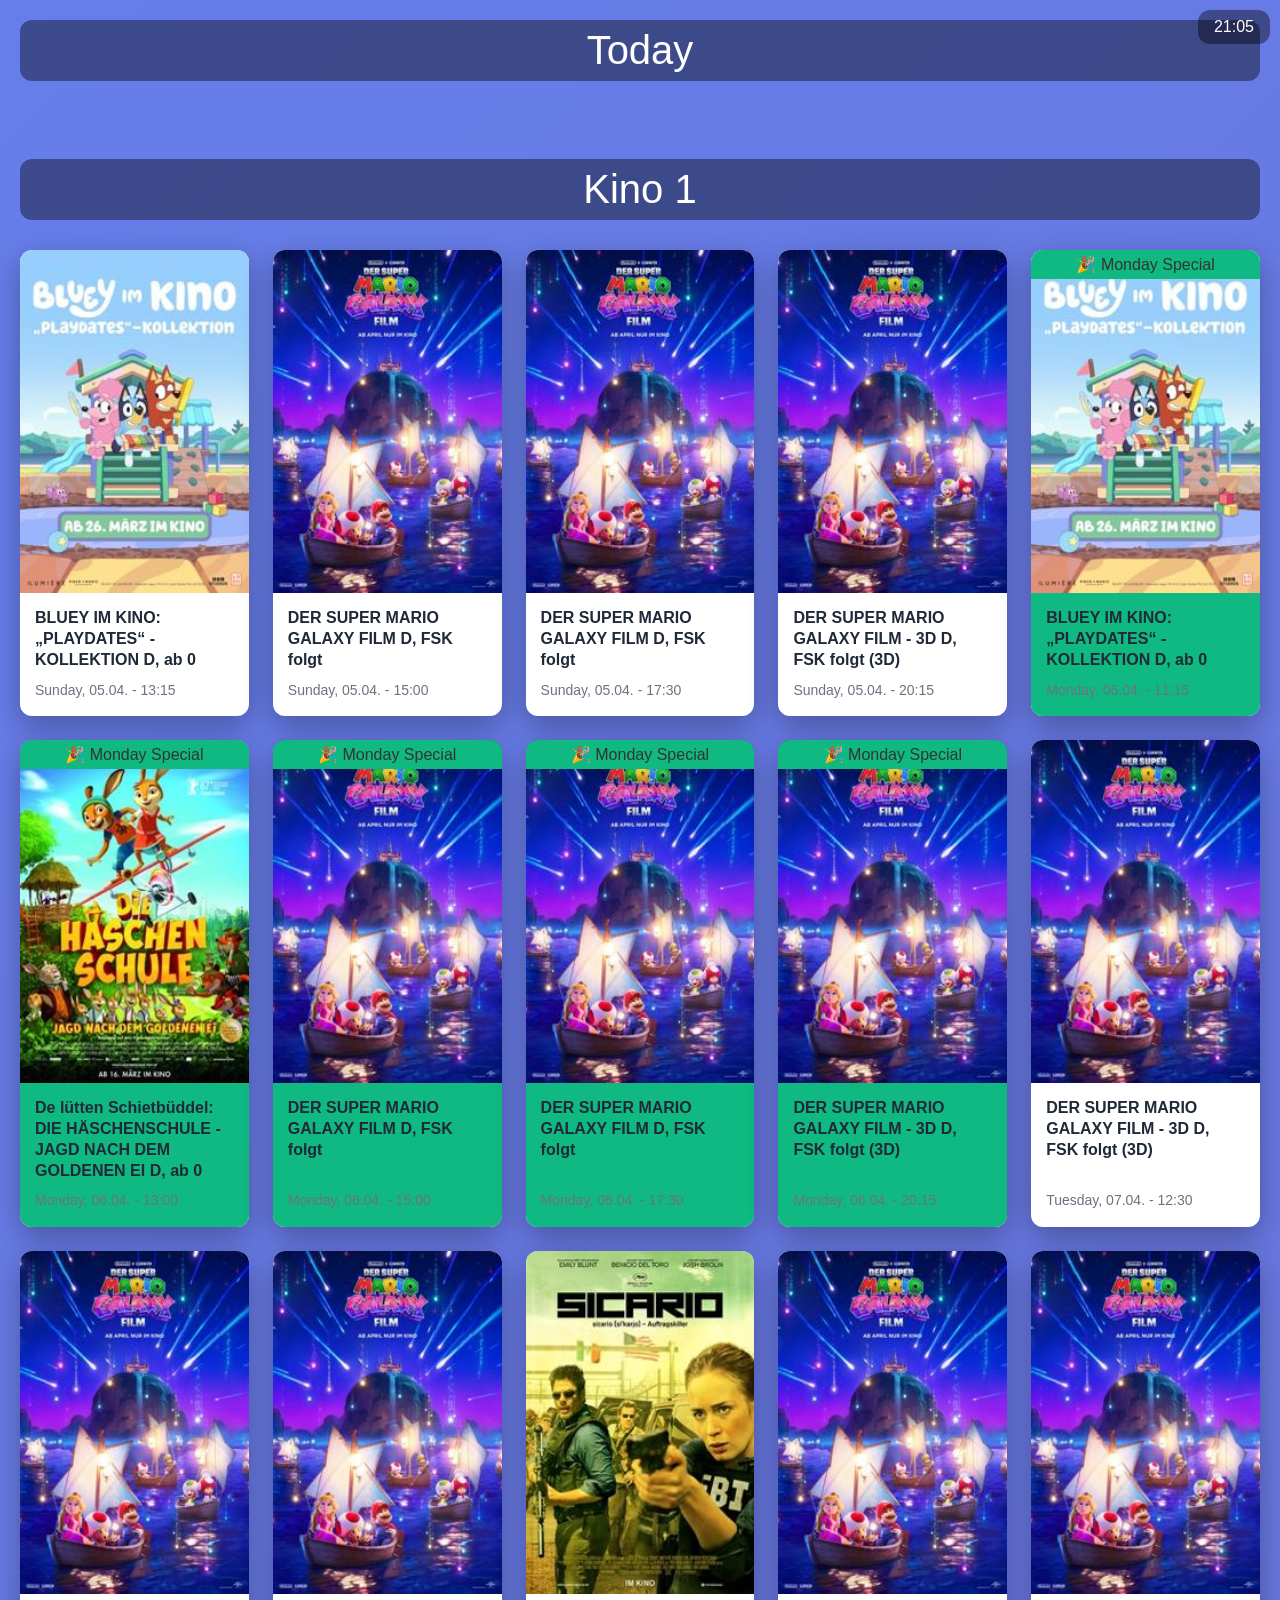
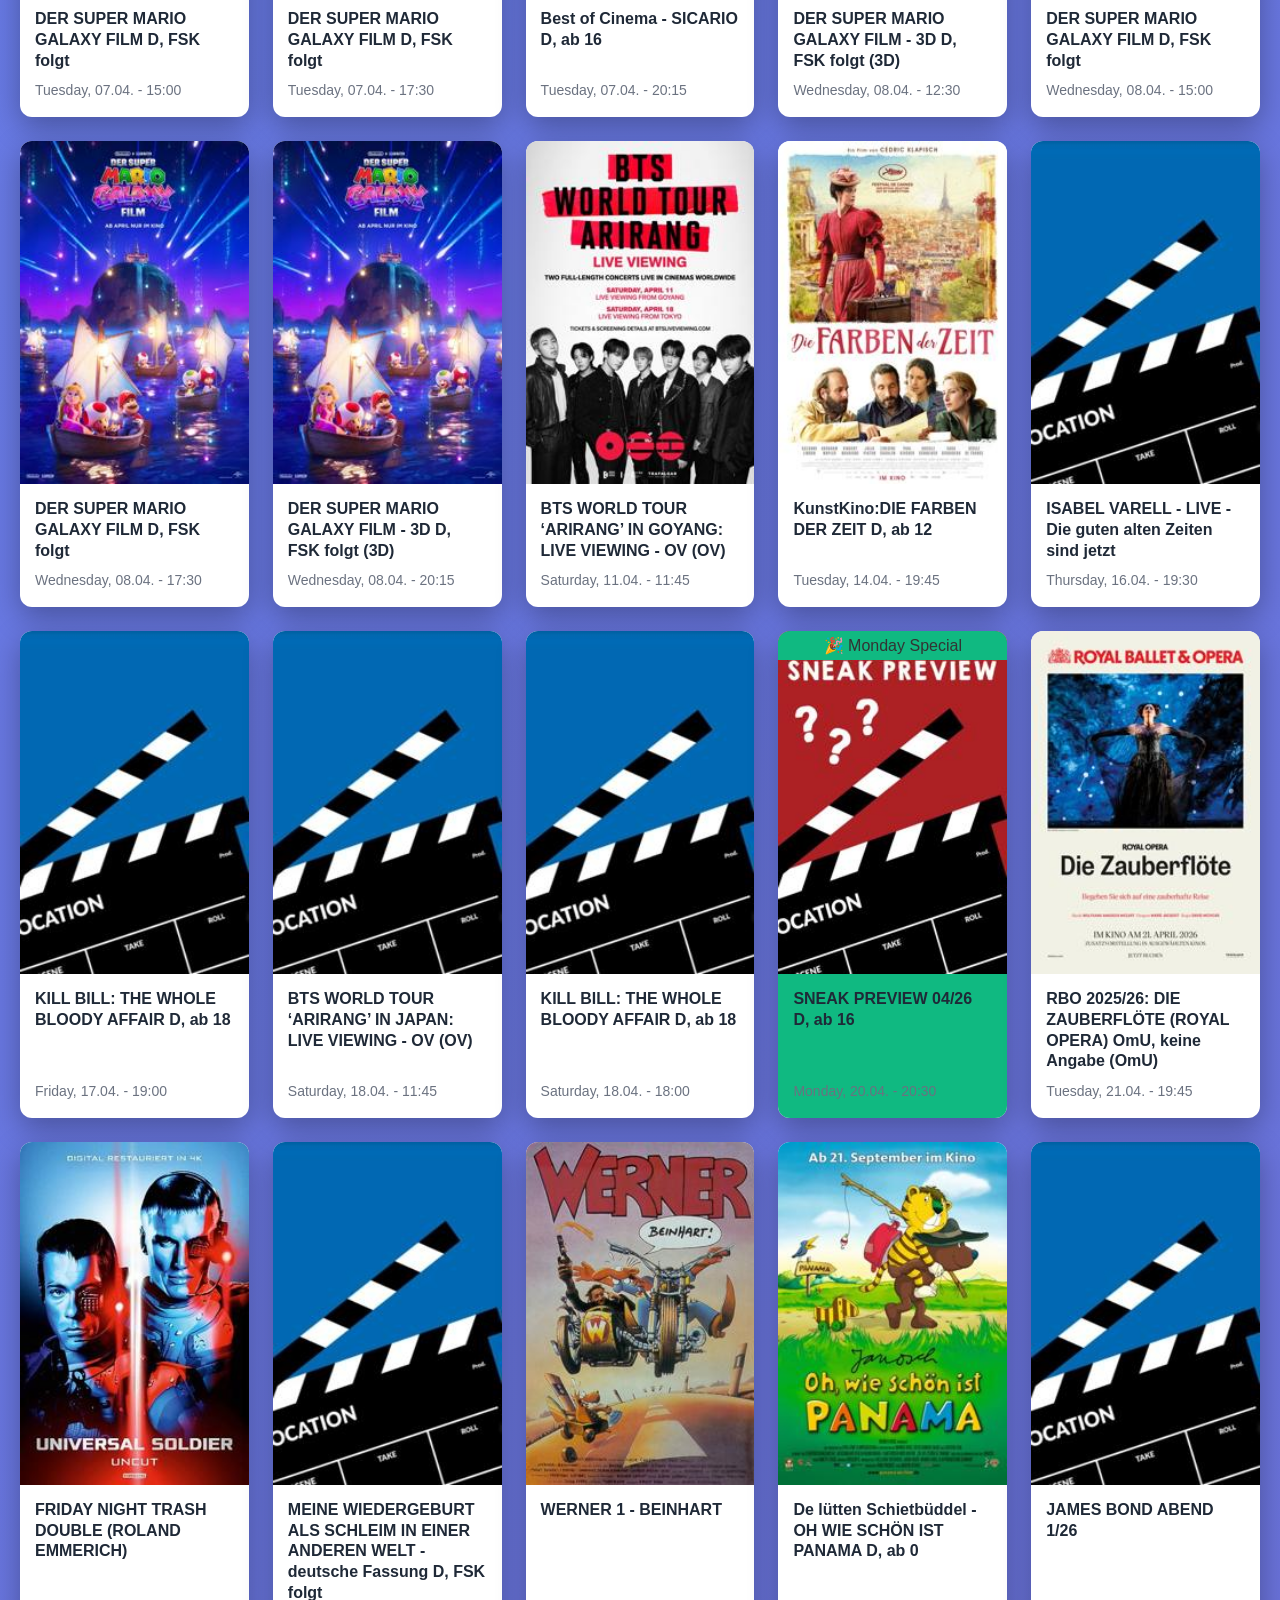
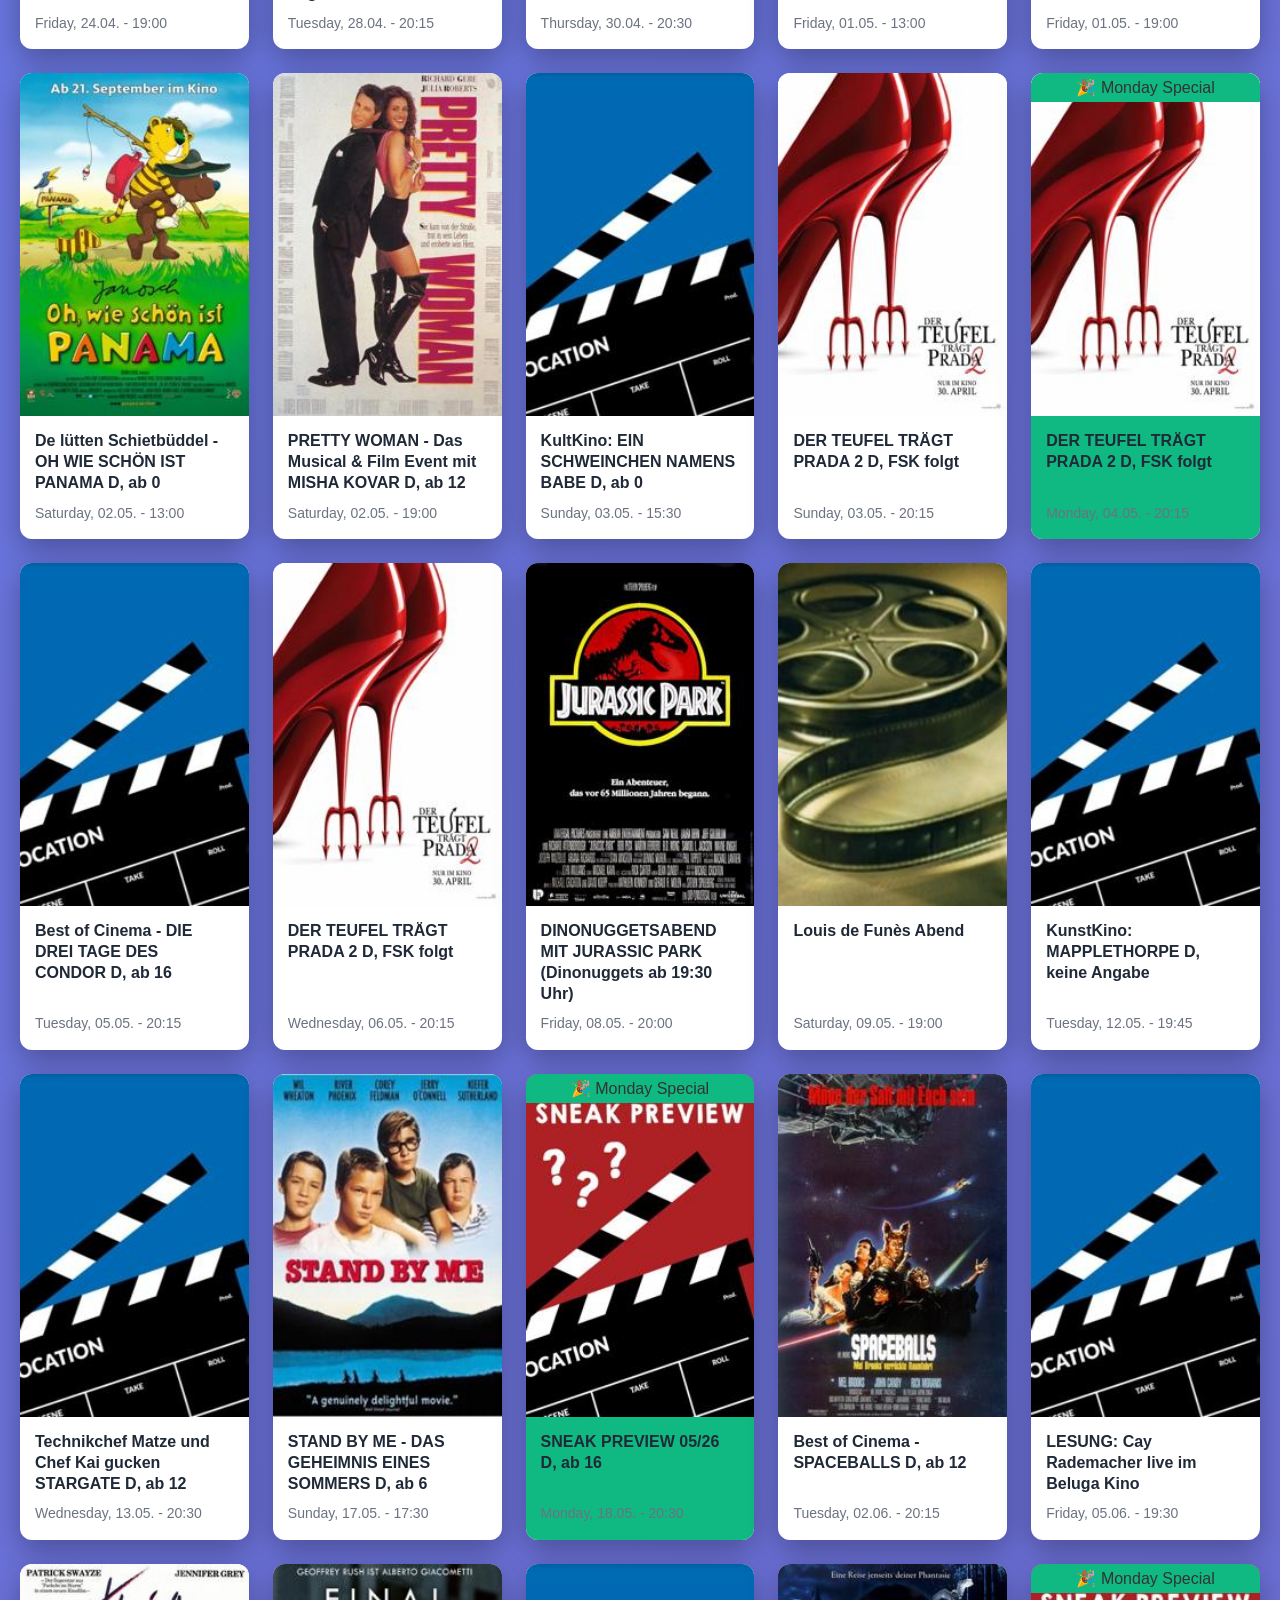
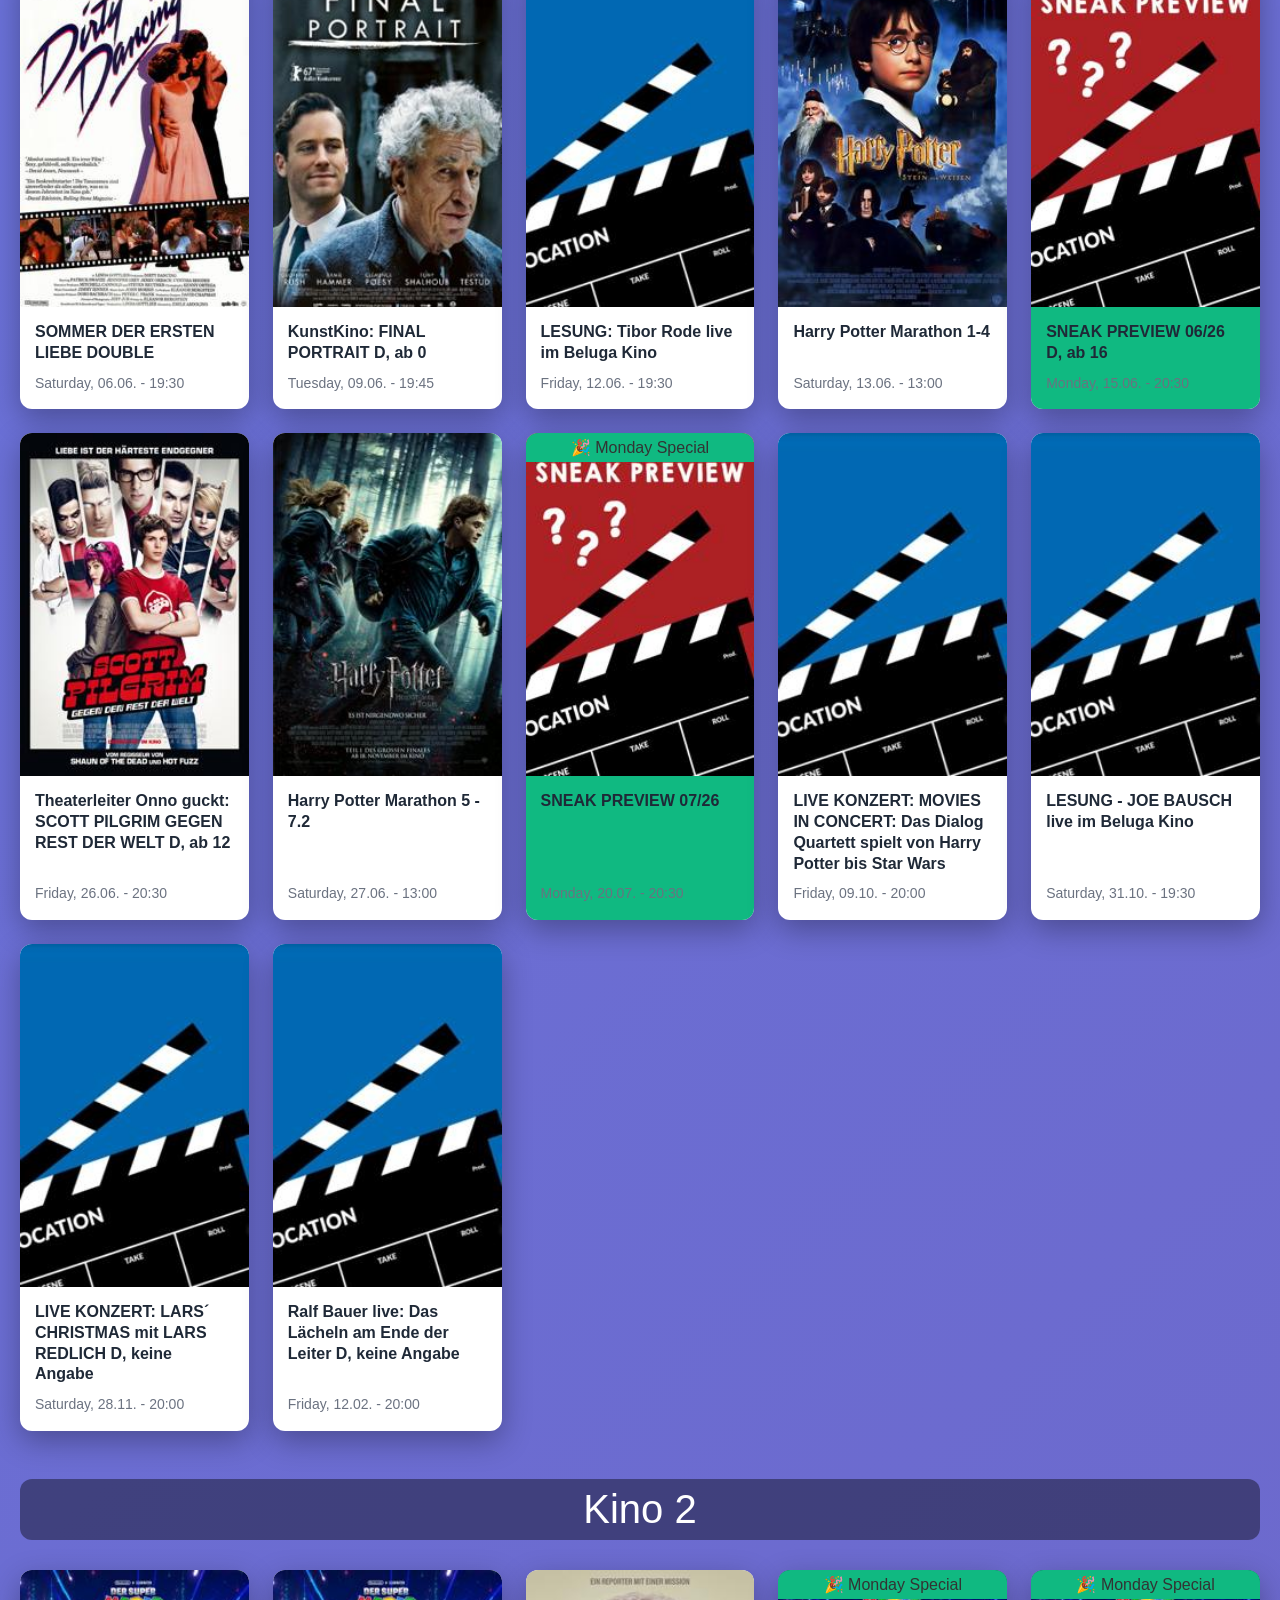
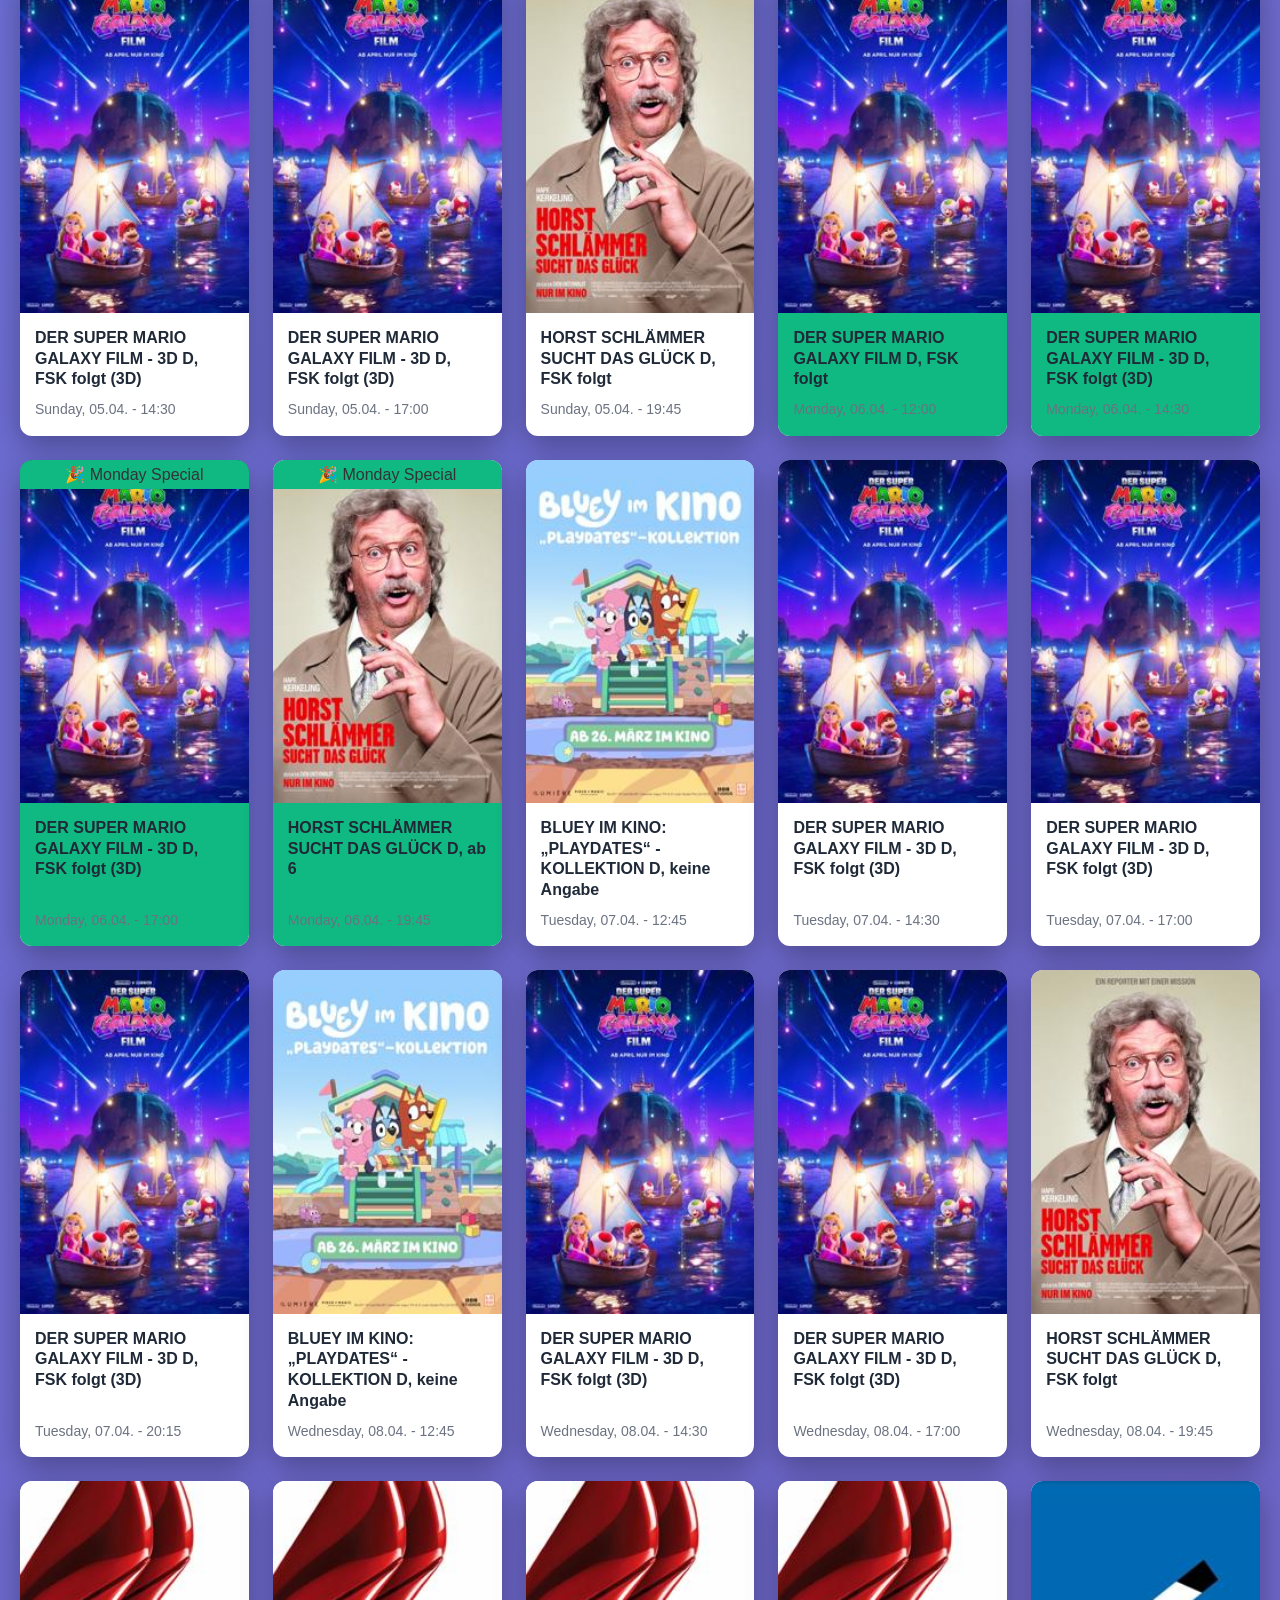
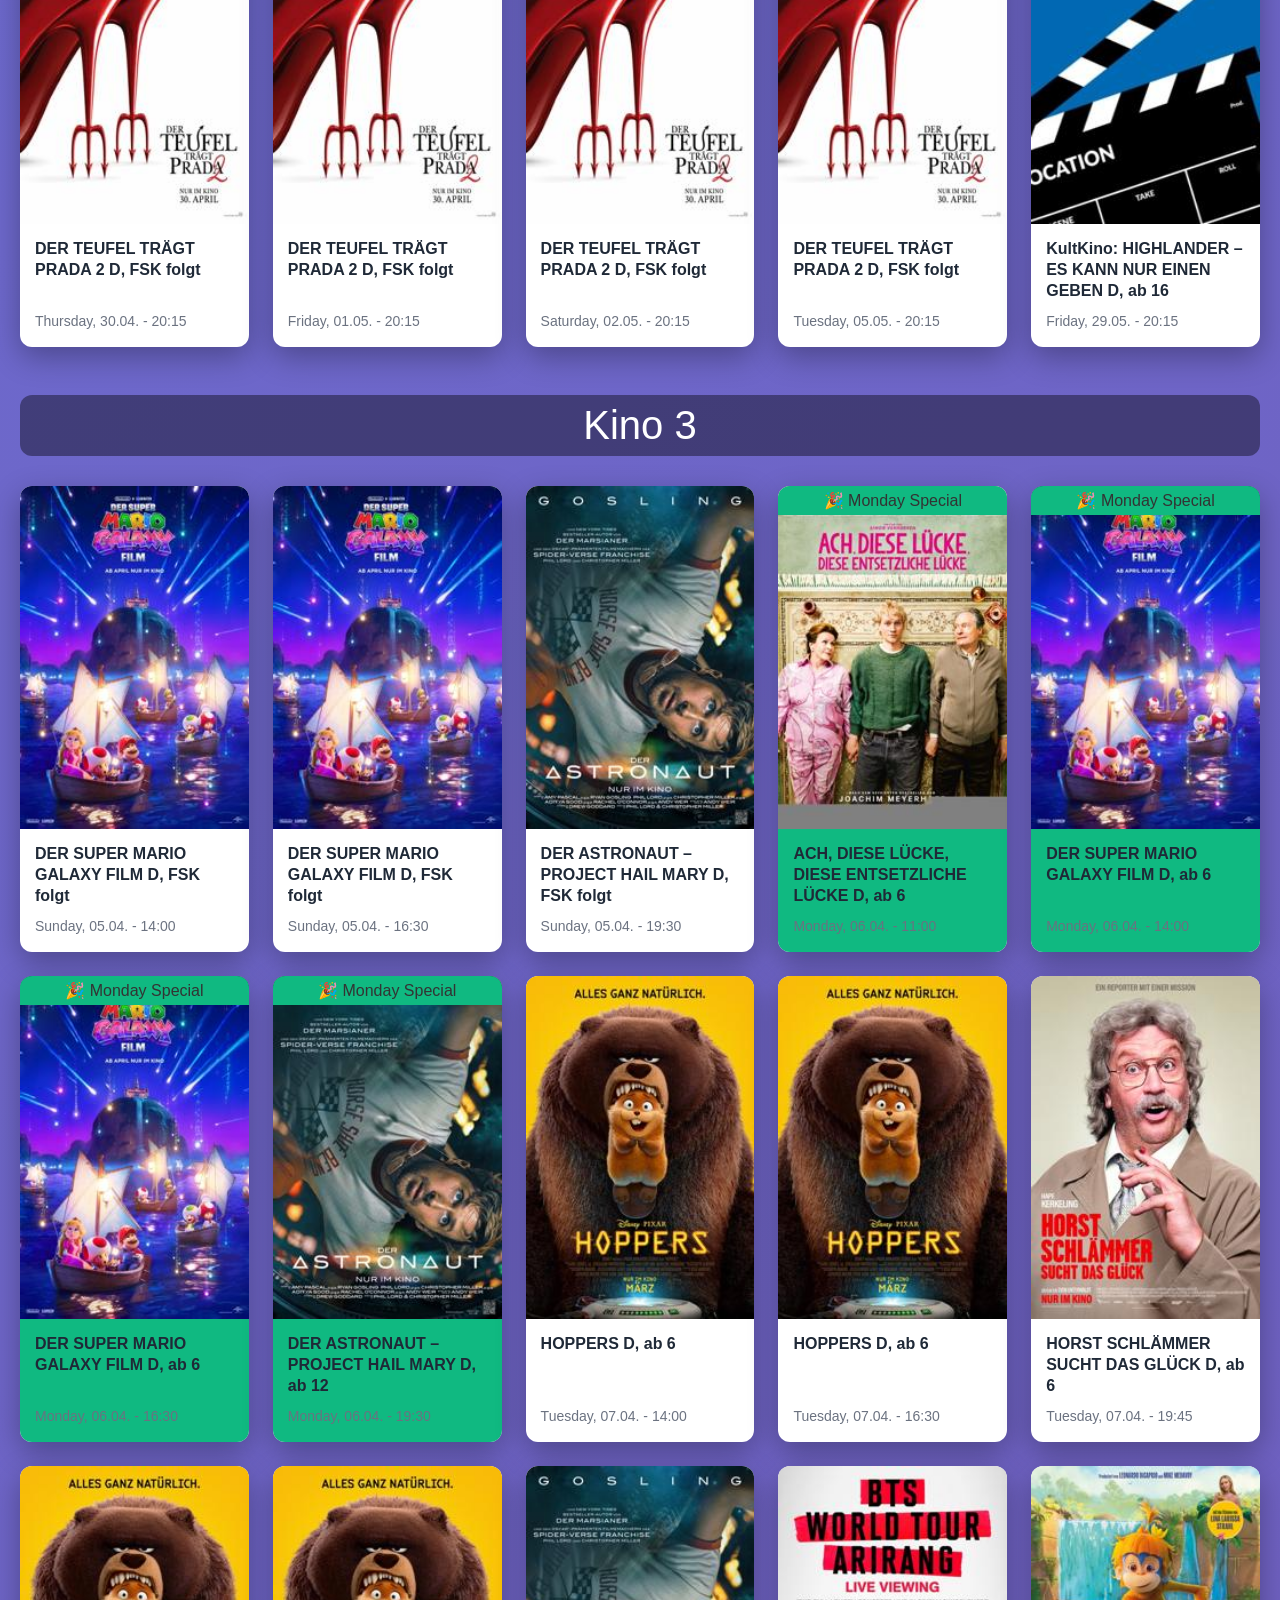
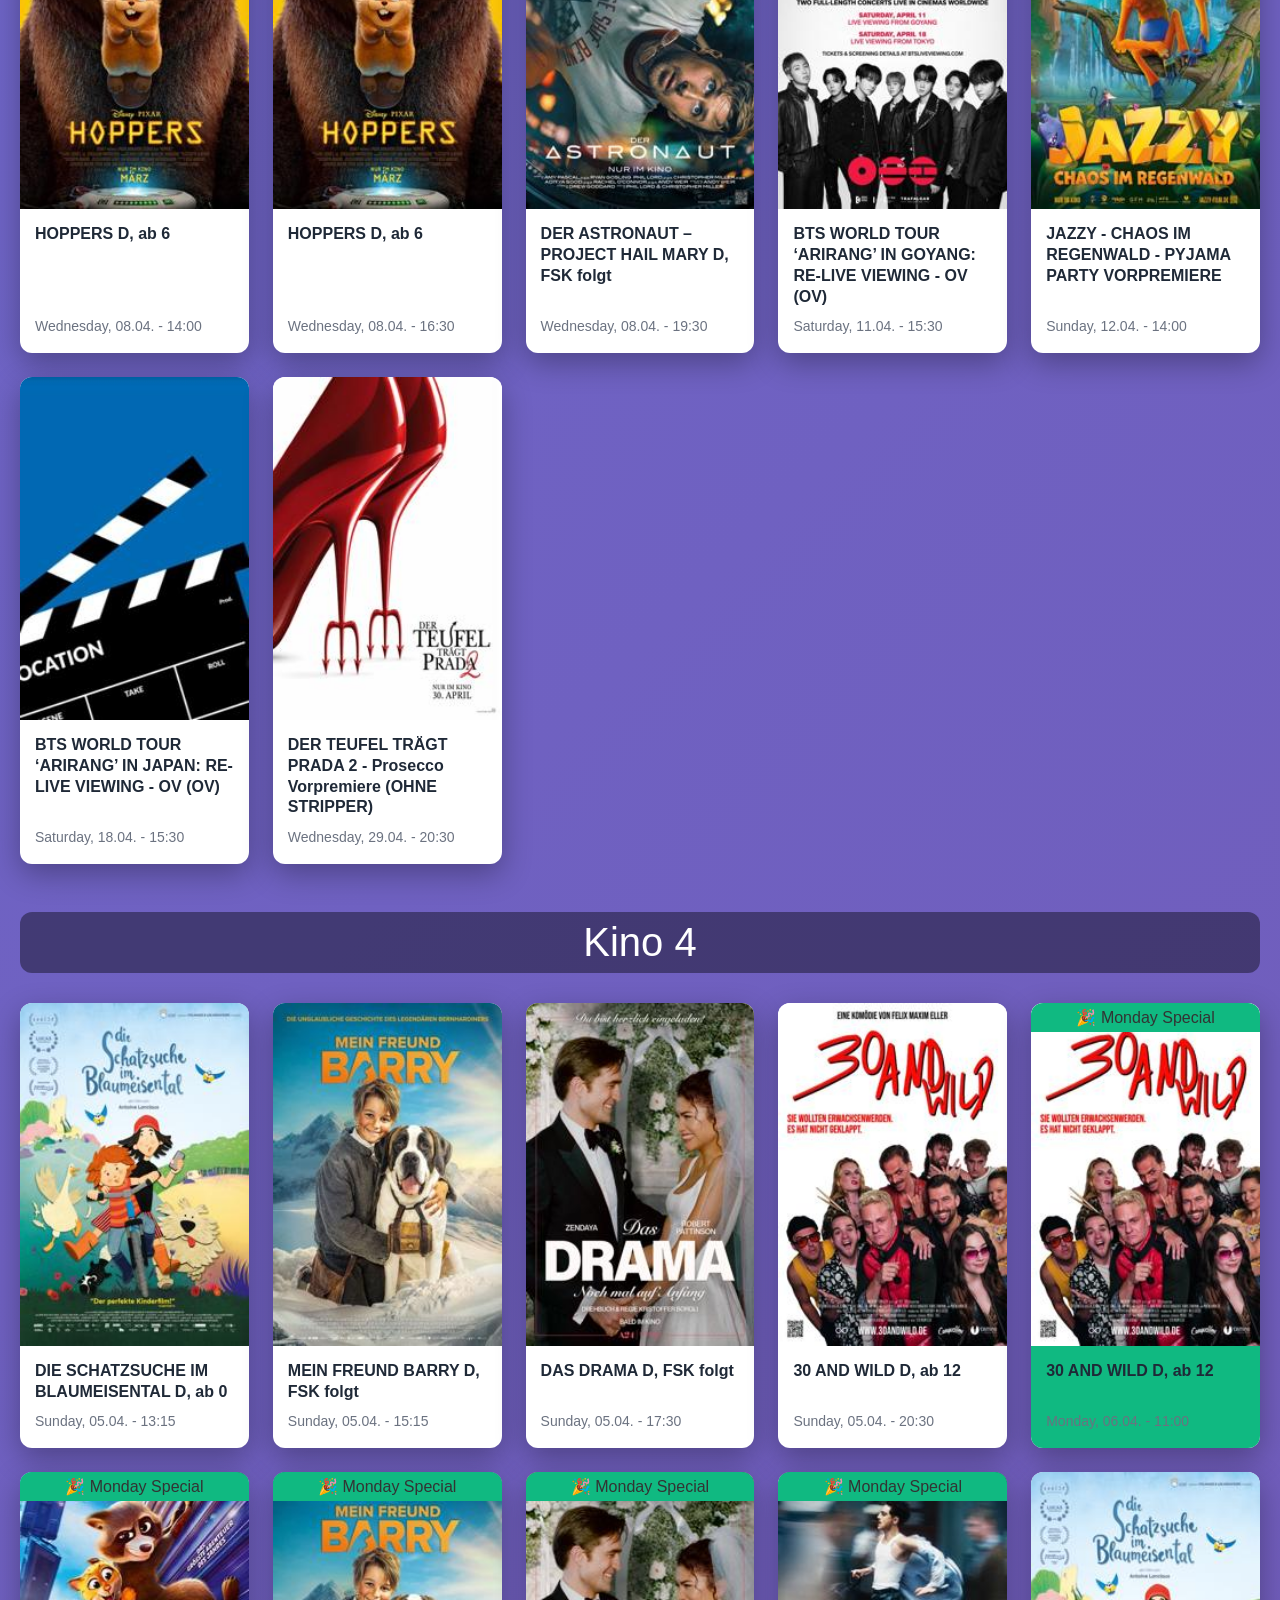
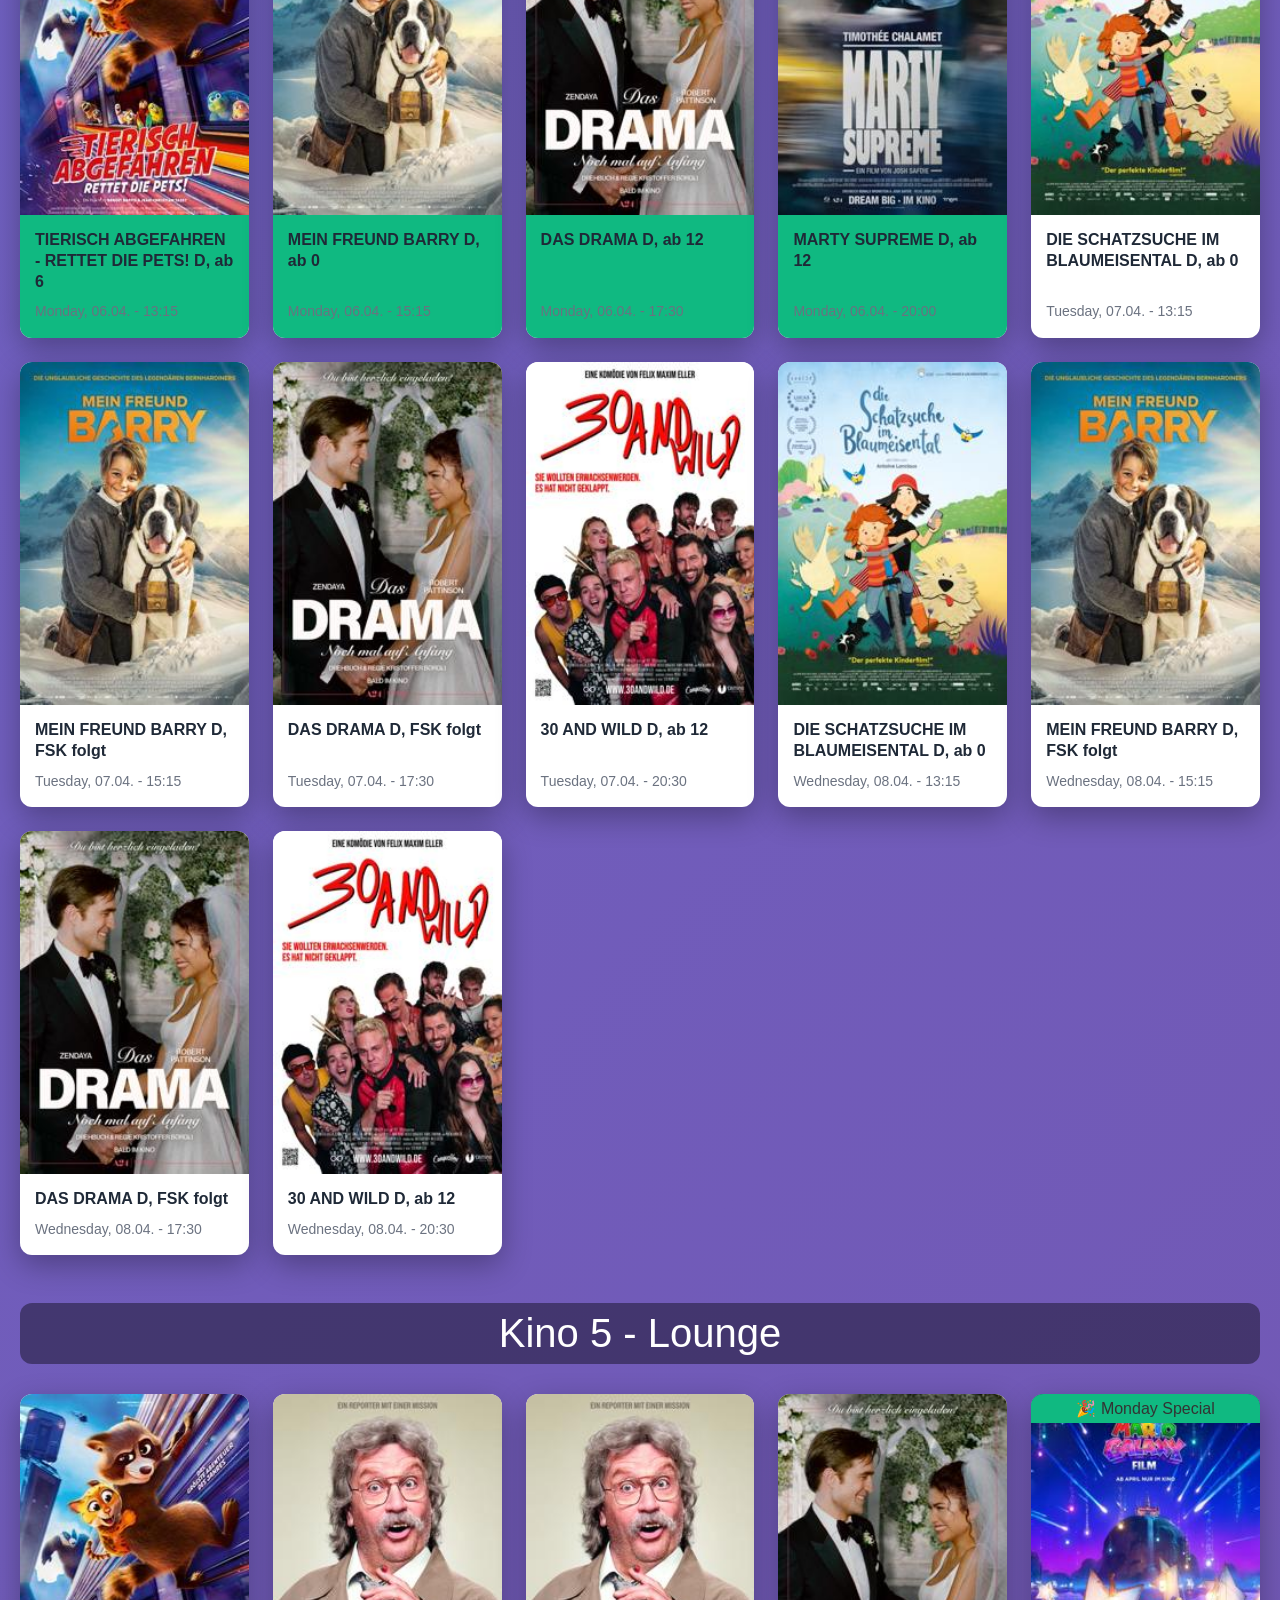
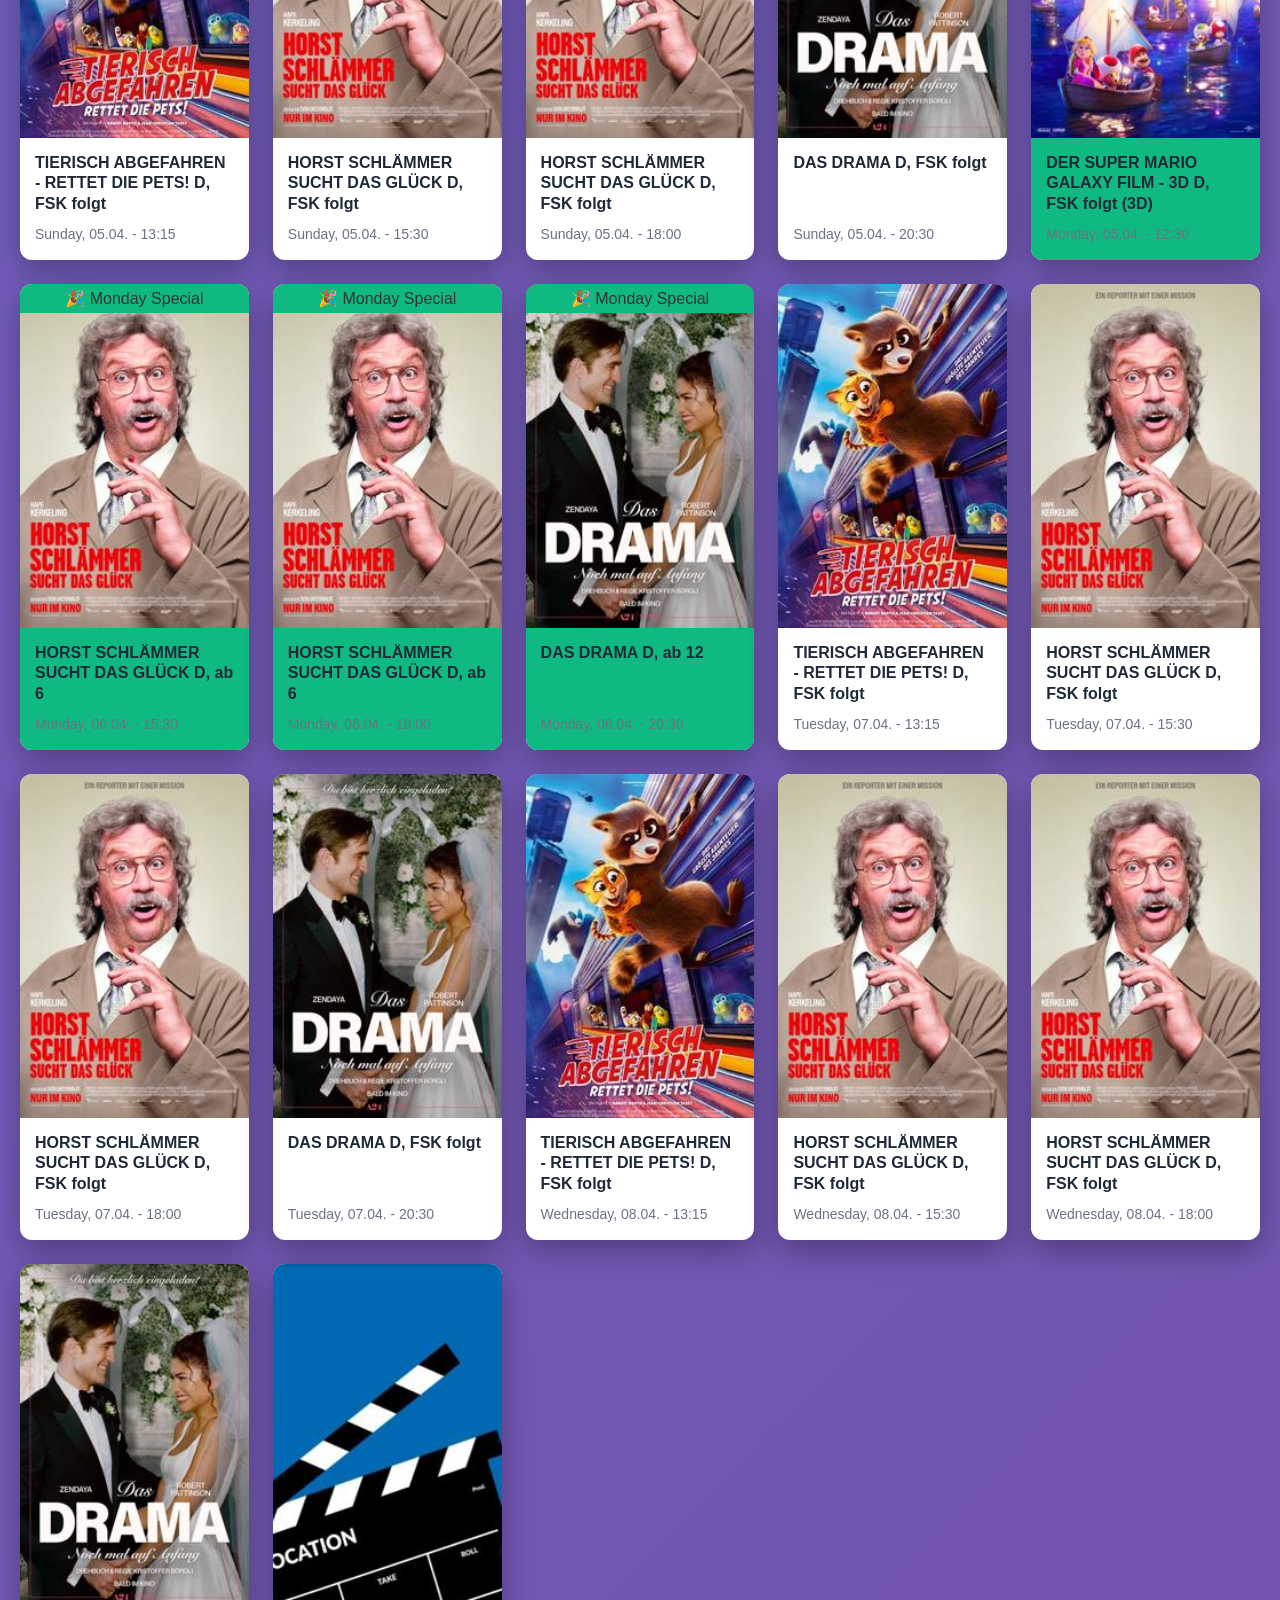
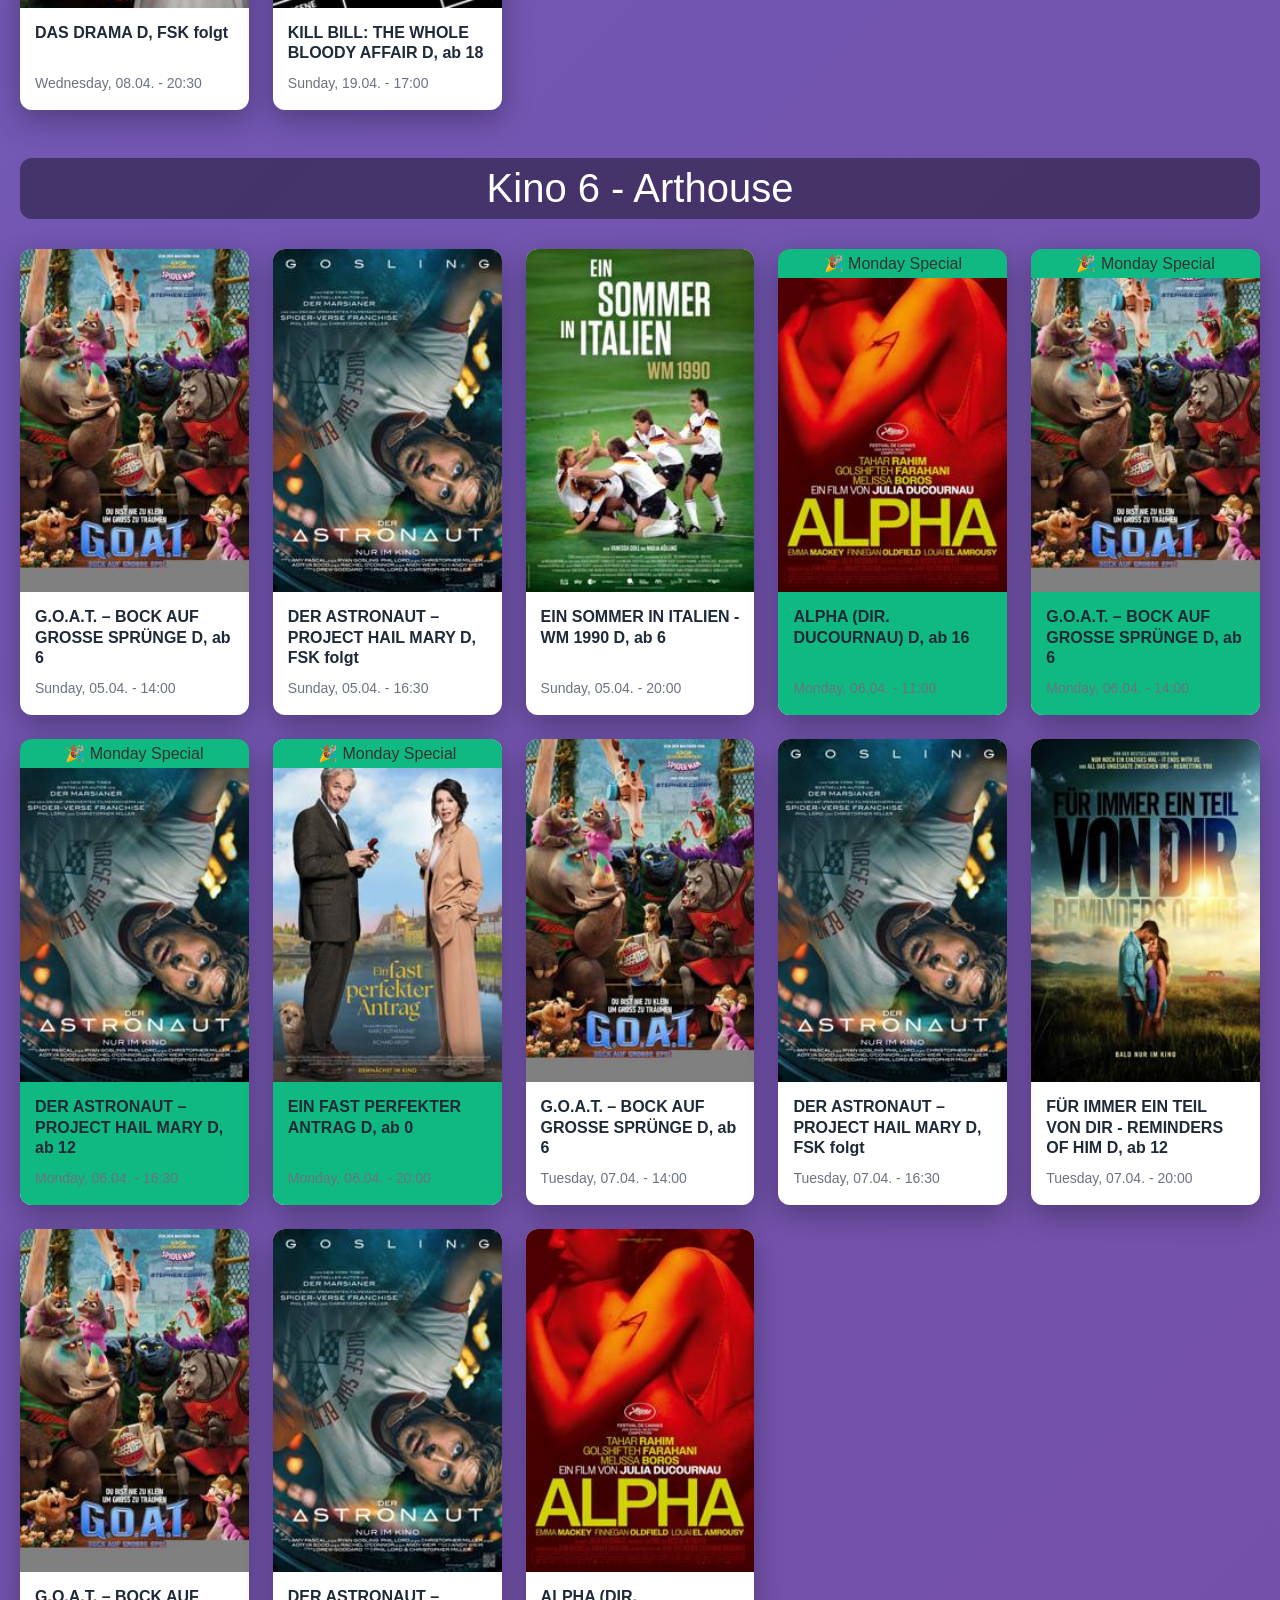
==== commit 4b170ed1: "add content" ====
--- a/content/beluga/index.html
+++ b/content/beluga/index.html
@@ -246,499 +246,6 @@
         <section class="section">
             <h1>Today</h1>
             <div class="movies-grid">
-                <div class="movie-card">
-                    <a href="https://booking.cinetixx.de/frontend/index.html?cinemaId=301802645&showId=3488164545&bgswitch=false&resize=false">
-                        <img src="images/3439063102.jpg" alt="30 AND WILD D, ab 12" class="movie-poster">
-                    </a>
-                    <div class="movie-info">
-                        <h2 class="movie-title">30 AND WILD D, ab 12</h2>
-                        <div class="seat-bar-container">
-                            <div class="seat-bar-fill "
-                                style="width: 0%;"></div>
-                            <span class="seat-bar-label">0 / 22 (0%)</span>
-                        </div>
-                        <div class="movie-details">
-                            <span class="cinema-name">Kino 4</span> • <span class="movie-time">11:00</span>
-                            <span class="movie-price">10.3€, 11.3€</span>
-                        </div>
-                    </div>
-                </div>
-                <div class="movie-card">
-                    <a href="https://booking.cinetixx.de/frontend/index.html?cinemaId=301802645&showId=3469064400&bgswitch=false&resize=false">
-                        <img src="images/3440498436.jpg" alt="DIE WILDE NORDSEE - NATUR, DIE SICH NICHT ZÄHMEN LÄSST D, ab 0" class="movie-poster">
-                    </a>
-                    <div class="movie-info">
-                        <h2 class="movie-title">DIE WILDE NORDSEE - NATUR, DIE SICH NICHT ZÄHMEN LÄSST D, ab 0</h2>
-                        <div class="seat-bar-container">
-                            <div class="seat-bar-fill "
-                                style="width: 11%;"></div>
-                            <span class="seat-bar-label">4 / 37 (11%)</span>
-                        </div>
-                        <div class="movie-details">
-                            <span class="cinema-name">Kino 5 - Lounge</span> • <span class="movie-time">11:00</span>
-                            <span class="movie-price">11.3€</span>
-                        </div>
-                    </div>
-                </div>
-                <div class="movie-card">
-                    <a href="https://booking.cinetixx.de/frontend/index.html?cinemaId=301802645&showId=3488162940&bgswitch=false&resize=false">
-                        <img src="images/3434429354.jpg" alt="ALPHA (DIR. DUCOURNAU) D, ab 16" class="movie-poster">
-                    </a>
-                    <div class="movie-info">
-                        <h2 class="movie-title">ALPHA (DIR. DUCOURNAU) D, ab 16</h2>
-                        <div class="seat-bar-container">
-                            <div class="seat-bar-fill "
-                                style="width: 0%;"></div>
-                            <span class="seat-bar-label">0 / 28 (0%)</span>
-                        </div>
-                        <div class="movie-details">
-                            <span class="cinema-name">Kino 6 - Arthouse</span> • <span class="movie-time">11:00</span>
-                            <span class="movie-price">11.8€, 12.8€</span>
-                        </div>
-                    </div>
-                </div>
-                <div class="movie-card">
-                    <a href="https://booking.cinetixx.de/frontend/index.html?cinemaId=301802645&showId=3464748980&bgswitch=false&resize=false">
-                        <img src="images/3354178682.jpg" alt="DER SUPER MARIO GALAXY FILM D, FSK folgt" class="movie-poster">
-                    </a>
-                    <div class="movie-info">
-                        <h2 class="movie-title">DER SUPER MARIO GALAXY FILM D, FSK folgt</h2>
-                        <div class="seat-bar-container">
-                            <div class="seat-bar-fill "
-                                style="width: 33%;"></div>
-                            <span class="seat-bar-label">27 / 82 (33%)</span>
-                        </div>
-                        <div class="movie-details">
-                            <span class="cinema-name">Kino 2</span> • <span class="movie-time">12:00</span>
-                            <span class="movie-price">10.3€, 11.3€</span>
-                        </div>
-                    </div>
-                </div>
-                <div class="movie-card">
-                    <a href="https://booking.cinetixx.de/frontend/index.html?cinemaId=301802645&showId=3488165892&bgswitch=false&resize=false">
-                        <img src="images/3448234502.jpg" alt="DIE SCHATZSUCHE IM BLAUMEISENTAL D, ab 0" class="movie-poster">
-                    </a>
-                    <div class="movie-info">
-                        <h2 class="movie-title">DIE SCHATZSUCHE IM BLAUMEISENTAL D, ab 0</h2>
-                        <div class="seat-bar-container">
-                            <div class="seat-bar-fill "
-                                style="width: 11%;"></div>
-                            <span class="seat-bar-label">4 / 35 (11%)</span>
-                        </div>
-                        <div class="movie-details">
-                            <span class="cinema-name">Kino 7</span> • <span class="movie-time">12:00</span>
-                            <span class="movie-price">10.3€</span>
-                        </div>
-                    </div>
-                </div>
-                <div class="movie-card">
-                    <a href="https://booking.cinetixx.de/frontend/index.html?cinemaId=301802645&showId=3488165878&bgswitch=false&resize=false">
-                        <img src="images/3493167511.jpg" alt="BLUEY IM KINO: „PLAYDATES“ - KOLLEKTION D, ab 0" class="movie-poster">
-                    </a>
-                    <div class="movie-info">
-                        <h2 class="movie-title">BLUEY IM KINO: „PLAYDATES“ - KOLLEKTION D, ab 0</h2>
-                        <div class="seat-bar-container">
-                            <div class="seat-bar-fill "
-                                style="width: 7%;"></div>
-                            <span class="seat-bar-label">5 / 71 (7%)</span>
-                        </div>
-                        <div class="movie-details">
-                            <span class="cinema-name">Kino 3</span> • <span class="movie-time">12:15</span>
-                            <span class="movie-price">10.3€</span>
-                        </div>
-                    </div>
-                </div>
-                <div class="movie-card">
-                    <a href="https://booking.cinetixx.de/frontend/index.html?cinemaId=301802645&showId=3464748916&bgswitch=false&resize=false">
-                        <img src="images/3354178682.jpg" alt="DER SUPER MARIO GALAXY FILM - 3D D, FSK folgt (3D)" class="movie-poster">
-                    </a>
-                    <div class="movie-info">
-                        <h2 class="movie-title">DER SUPER MARIO GALAXY FILM - 3D D, FSK folgt (3D)</h2>
-                        <div class="seat-bar-container">
-                            <div class="seat-bar-fill "
-                                style="width: 34%;"></div>
-                            <span class="seat-bar-label">51 / 152 (34%)</span>
-                        </div>
-                        <div class="movie-details">
-                            <span class="cinema-name">Kino 1</span> • <span class="movie-time">12:30</span>
-                            <span class="movie-price">13.3€</span>
-                        </div>
-                    </div>
-                </div>
-                <div class="movie-card">
-                    <a href="https://booking.cinetixx.de/frontend/index.html?cinemaId=301802645&showId=3488164554&bgswitch=false&resize=false">
-                        <img src="images/3440495809.jpg" alt="TIERISCH ABGEFAHREN - RETTET DIE PETS! D, FSK folgt" class="movie-poster">
-                    </a>
-                    <div class="movie-info">
-                        <h2 class="movie-title">TIERISCH ABGEFAHREN - RETTET DIE PETS! D, FSK folgt</h2>
-                        <div class="seat-bar-container">
-                            <div class="seat-bar-fill "
-                                style="width: 0%;"></div>
-                            <span class="seat-bar-label">0 / 37 (0%)</span>
-                        </div>
-                        <div class="movie-details">
-                            <span class="cinema-name">Kino 5 - Lounge</span> • <span class="movie-time">13:15</span>
-                            <span class="movie-price">11.3€</span>
-                        </div>
-                    </div>
-                </div>
-                <div class="movie-card">
-                    <a href="https://booking.cinetixx.de/frontend/index.html?cinemaId=301802645&showId=3464748992&bgswitch=false&resize=false">
-                        <img src="images/3354178682.jpg" alt="DER SUPER MARIO GALAXY FILM D, FSK folgt" class="movie-poster">
-                    </a>
-                    <div class="movie-info">
-                        <h2 class="movie-title">DER SUPER MARIO GALAXY FILM D, FSK folgt</h2>
-                        <div class="seat-bar-container">
-                            <div class="seat-bar-fill medium"
-                                style="width: 55%;"></div>
-                            <span class="seat-bar-label">39 / 71 (55%)</span>
-                        </div>
-                        <div class="movie-details">
-                            <span class="cinema-name">Kino 3</span> • <span class="movie-time">14:00</span>
-                            <span class="movie-price">10.3€</span>
-                        </div>
-                    </div>
-                </div>
-                <div class="movie-card">
-                    <a href="https://booking.cinetixx.de/frontend/index.html?cinemaId=301802645&showId=3488164579&bgswitch=false&resize=false">
-                        <img src="images/3362770252.jpg" alt="G.O.A.T. – BOCK AUF GROSSE SPRÜNGE D, ab 6" class="movie-poster">
-                    </a>
-                    <div class="movie-info">
-                        <h2 class="movie-title">G.O.A.T. – BOCK AUF GROSSE SPRÜNGE D, ab 6</h2>
-                        <div class="seat-bar-container">
-                            <div class="seat-bar-fill "
-                                style="width: 7%;"></div>
-                            <span class="seat-bar-label">2 / 28 (7%)</span>
-                        </div>
-                        <div class="movie-details">
-                            <span class="cinema-name">Kino 6 - Arthouse</span> • <span class="movie-time">14:00</span>
-                            <span class="movie-price">5.0€</span>
-                        </div>
-                    </div>
-                </div>
-                <div class="movie-card">
-                    <a href="https://booking.cinetixx.de/frontend/index.html?cinemaId=301802645&showId=3488164603&bgswitch=false&resize=false">
-                        <img src="images/3380875904.jpg" alt="HOPPERS D, ab 6" class="movie-poster">
-                    </a>
-                    <div class="movie-info">
-                        <h2 class="movie-title">HOPPERS D, ab 6</h2>
-                        <div class="seat-bar-container">
-                            <div class="seat-bar-fill medium"
-                                style="width: 60%;"></div>
-                            <span class="seat-bar-label">21 / 35 (60%)</span>
-                        </div>
-                        <div class="movie-details">
-                            <span class="cinema-name">Kino 7</span> • <span class="movie-time">14:00</span>
-                            <span class="movie-price">10.3€</span>
-                        </div>
-                    </div>
-                </div>
-                <div class="movie-card">
-                    <a href="https://booking.cinetixx.de/frontend/index.html?cinemaId=301802645&showId=3464748944&bgswitch=false&resize=false">
-                        <img src="images/3354178682.jpg" alt="DER SUPER MARIO GALAXY FILM - 3D D, FSK folgt (3D)" class="movie-poster">
-                    </a>
-                    <div class="movie-info">
-                        <h2 class="movie-title">DER SUPER MARIO GALAXY FILM - 3D D, FSK folgt (3D)</h2>
-                        <div class="seat-bar-container">
-                            <div class="seat-bar-fill "
-                                style="width: 50%;"></div>
-                            <span class="seat-bar-label">41 / 82 (50%)</span>
-                        </div>
-                        <div class="movie-details">
-                            <span class="cinema-name">Kino 2</span> • <span class="movie-time">14:30</span>
-                            <span class="movie-price">13.3€, 14.3€</span>
-                        </div>
-                    </div>
-                </div>
-                <div class="movie-card">
-                    <a href="https://booking.cinetixx.de/frontend/index.html?cinemaId=301802645&showId=3464748922&bgswitch=false&resize=false">
-                        <img src="images/3354178682.jpg" alt="DER SUPER MARIO GALAXY FILM D, FSK folgt" class="movie-poster">
-                    </a>
-                    <div class="movie-info">
-                        <h2 class="movie-title">DER SUPER MARIO GALAXY FILM D, FSK folgt</h2>
-                        <div class="seat-bar-container">
-                            <div class="seat-bar-fill "
-                                style="width: 42%;"></div>
-                            <span class="seat-bar-label">64 / 152 (42%)</span>
-                        </div>
-                        <div class="movie-details">
-                            <span class="cinema-name">Kino 1</span> • <span class="movie-time">15:00</span>
-                            <span class="movie-price">10.3€</span>
-                        </div>
-                    </div>
-                </div>
-                <div class="movie-card">
-                    <a href="https://booking.cinetixx.de/frontend/index.html?cinemaId=301802645&showId=3488164532&bgswitch=false&resize=false">
-                        <img src="images/3367585912.jpg" alt="MEIN FREUND BARRY D, FSK folgt" class="movie-poster">
-                    </a>
-                    <div class="movie-info">
-                        <h2 class="movie-title">MEIN FREUND BARRY D, FSK folgt</h2>
-                        <div class="seat-bar-container">
-                            <div class="seat-bar-fill "
-                                style="width: 9%;"></div>
-                            <span class="seat-bar-label">2 / 22 (9%)</span>
-                        </div>
-                        <div class="movie-details">
-                            <span class="cinema-name">Kino 4</span> • <span class="movie-time">15:15</span>
-                            <span class="movie-price">10.3€, 11.3€</span>
-                        </div>
-                    </div>
-                </div>
-                <div class="movie-card">
-                    <a href="https://booking.cinetixx.de/frontend/index.html?cinemaId=301802645&showId=3488164561&bgswitch=false&resize=false">
-                        <img src="images/3434395006.jpg" alt="HORST SCHLÄMMER SUCHT DAS GLÜCK D, FSK folgt" class="movie-poster">
-                    </a>
-                    <div class="movie-info">
-                        <h2 class="movie-title">HORST SCHLÄMMER SUCHT DAS GLÜCK D, FSK folgt</h2>
-                        <div class="seat-bar-container">
-                            <div class="seat-bar-fill "
-                                style="width: 38%;"></div>
-                            <span class="seat-bar-label">14 / 37 (38%)</span>
-                        </div>
-                        <div class="movie-details">
-                            <span class="cinema-name">Kino 5 - Lounge</span> • <span class="movie-time">15:30</span>
-                            <span class="movie-price">11.3€</span>
-                        </div>
-                    </div>
-                </div>
-                <div class="movie-card">
-                    <a href="https://booking.cinetixx.de/frontend/index.html?cinemaId=301802645&showId=3464748986&bgswitch=false&resize=false">
-                        <img src="images/3354178682.jpg" alt="DER SUPER MARIO GALAXY FILM D, FSK folgt" class="movie-poster">
-                    </a>
-                    <div class="movie-info">
-                        <h2 class="movie-title">DER SUPER MARIO GALAXY FILM D, FSK folgt</h2>
-                        <div class="seat-bar-container">
-                            <div class="seat-bar-fill "
-                                style="width: 30%;"></div>
-                            <span class="seat-bar-label">21 / 71 (30%)</span>
-                        </div>
-                        <div class="movie-details">
-                            <span class="cinema-name">Kino 3</span> • <span class="movie-time">16:30</span>
-                            <span class="movie-price">10.3€</span>
-                        </div>
-                    </div>
-                </div>
-                <div class="movie-card">
-                    <a href="https://booking.cinetixx.de/frontend/index.html?cinemaId=301802645&showId=3488164586&bgswitch=false&resize=false">
-                        <img src="images/3358245841.jpg" alt="DER ASTRONAUT – PROJECT HAIL MARY D, FSK folgt" class="movie-poster">
-                    </a>
-                    <div class="movie-info">
-                        <h2 class="movie-title">DER ASTRONAUT – PROJECT HAIL MARY D, FSK folgt</h2>
-                        <div class="seat-bar-container">
-                            <div class="seat-bar-fill "
-                                style="width: 21%;"></div>
-                            <span class="seat-bar-label">6 / 28 (21%)</span>
-                        </div>
-                        <div class="movie-details">
-                            <span class="cinema-name">Kino 6 - Arthouse</span> • <span class="movie-time">16:30</span>
-                            <span class="movie-price">13.3€, 14.3€</span>
-                        </div>
-                    </div>
-                </div>
-                <div class="movie-card">
-                    <a href="https://booking.cinetixx.de/frontend/index.html?cinemaId=301802645&showId=3488164609&bgswitch=false&resize=false">
-                        <img src="images/3380875904.jpg" alt="HOPPERS D, ab 6" class="movie-poster">
-                    </a>
-                    <div class="movie-info">
-                        <h2 class="movie-title">HOPPERS D, ab 6</h2>
-                        <div class="seat-bar-container">
-                            <div class="seat-bar-fill medium"
-                                style="width: 60%;"></div>
-                            <span class="seat-bar-label">21 / 35 (60%)</span>
-                        </div>
-                        <div class="movie-details">
-                            <span class="cinema-name">Kino 7</span> • <span class="movie-time">16:30</span>
-                            <span class="movie-price">10.3€</span>
-                        </div>
-                    </div>
-                </div>
-                <div class="movie-card">
-                    <a href="https://booking.cinetixx.de/frontend/index.html?cinemaId=301802645&showId=3464748954&bgswitch=false&resize=false">
-                        <img src="images/3354178682.jpg" alt="DER SUPER MARIO GALAXY FILM - 3D D, FSK folgt (3D)" class="movie-poster">
-                    </a>
-                    <div class="movie-info">
-                        <h2 class="movie-title">DER SUPER MARIO GALAXY FILM - 3D D, FSK folgt (3D)</h2>
-                        <div class="seat-bar-container">
-                            <div class="seat-bar-fill medium"
-                                style="width: 62%;"></div>
-                            <span class="seat-bar-label">51 / 82 (62%)</span>
-                        </div>
-                        <div class="movie-details">
-                            <span class="cinema-name">Kino 2</span> • <span class="movie-time">17:00</span>
-                            <span class="movie-price">13.3€, 14.3€</span>
-                        </div>
-                    </div>
-                </div>
-                <div class="movie-card">
-                    <a href="https://booking.cinetixx.de/frontend/index.html?cinemaId=301802645&showId=3464748929&bgswitch=false&resize=false">
-                        <img src="images/3354178682.jpg" alt="DER SUPER MARIO GALAXY FILM D, FSK folgt" class="movie-poster">
-                    </a>
-                    <div class="movie-info">
-                        <h2 class="movie-title">DER SUPER MARIO GALAXY FILM D, FSK folgt</h2>
-                        <div class="seat-bar-container">
-                            <div class="seat-bar-fill "
-                                style="width: 27%;"></div>
-                            <span class="seat-bar-label">41 / 152 (27%)</span>
-                        </div>
-                        <div class="movie-details">
-                            <span class="cinema-name">Kino 1</span> • <span class="movie-time">17:30</span>
-                            <span class="movie-price">10.3€</span>
-                        </div>
-                    </div>
-                </div>
-                <div class="movie-card">
-                    <a href="https://booking.cinetixx.de/frontend/index.html?cinemaId=301802645&showId=3488164539&bgswitch=false&resize=false">
-                        <img src="images/3449950723.jpg" alt="DAS DRAMA D, FSK folgt" class="movie-poster">
-                    </a>
-                    <div class="movie-info">
-                        <h2 class="movie-title">DAS DRAMA D, FSK folgt</h2>
-                        <div class="seat-bar-container">
-                            <div class="seat-bar-fill "
-                                style="width: 14%;"></div>
-                            <span class="seat-bar-label">3 / 22 (14%)</span>
-                        </div>
-                        <div class="movie-details">
-                            <span class="cinema-name">Kino 4</span> • <span class="movie-time">17:30</span>
-                            <span class="movie-price">10.3€, 11.3€</span>
-                        </div>
-                    </div>
-                </div>
-                <div class="movie-card">
-                    <a href="https://booking.cinetixx.de/frontend/index.html?cinemaId=301802645&showId=3488164567&bgswitch=false&resize=false">
-                        <img src="images/3434395006.jpg" alt="HORST SCHLÄMMER SUCHT DAS GLÜCK D, FSK folgt" class="movie-poster">
-                    </a>
-                    <div class="movie-info">
-                        <h2 class="movie-title">HORST SCHLÄMMER SUCHT DAS GLÜCK D, FSK folgt</h2>
-                        <div class="seat-bar-container">
-                            <div class="seat-bar-fill medium"
-                                style="width: 57%;"></div>
-                            <span class="seat-bar-label">21 / 37 (57%)</span>
-                        </div>
-                        <div class="movie-details">
-                            <span class="cinema-name">Kino 5 - Lounge</span> • <span class="movie-time">18:00</span>
-                            <span class="movie-price">11.3€</span>
-                        </div>
-                    </div>
-                </div>
-                <div class="movie-card">
-                    <a href="https://booking.cinetixx.de/frontend/index.html?cinemaId=301802645&showId=3488164526&bgswitch=false&resize=false">
-                        <img src="images/3358245841.jpg" alt="DER ASTRONAUT – PROJECT HAIL MARY D, FSK folgt" class="movie-poster">
-                    </a>
-                    <div class="movie-info">
-                        <h2 class="movie-title">DER ASTRONAUT – PROJECT HAIL MARY D, FSK folgt</h2>
-                        <div class="seat-bar-container">
-                            <div class="seat-bar-fill "
-                                style="width: 15%;"></div>
-                            <span class="seat-bar-label">11 / 71 (15%)</span>
-                        </div>
-                        <div class="movie-details">
-                            <span class="cinema-name">Kino 3</span> • <span class="movie-time">19:30</span>
-                            <span class="movie-price">12.3€</span>
-                        </div>
-                    </div>
-                </div>
-                <div class="movie-card">
-                    <a href="https://booking.cinetixx.de/frontend/index.html?cinemaId=301802645&showId=3488164615&bgswitch=false&resize=false">
-                        <img src="images/3436596584.jpg" alt="FÜR IMMER EIN TEIL VON DIR - REMINDERS OF HIM D, ab 12" class="movie-poster">
-                    </a>
-                    <div class="movie-info">
-                        <h2 class="movie-title">FÜR IMMER EIN TEIL VON DIR - REMINDERS OF HIM D, ab 12</h2>
-                        <div class="seat-bar-container">
-                            <div class="seat-bar-fill "
-                                style="width: 46%;"></div>
-                            <span class="seat-bar-label">16 / 35 (46%)</span>
-                        </div>
-                        <div class="movie-details">
-                            <span class="cinema-name">Kino 7</span> • <span class="movie-time">19:30</span>
-                            <span class="movie-price">10.3€</span>
-                        </div>
-                    </div>
-                </div>
-                <div class="movie-card">
-                    <a href="https://booking.cinetixx.de/frontend/index.html?cinemaId=301802645&showId=3464748974&bgswitch=false&resize=false">
-                        <img src="images/3434395006.jpg" alt="HORST SCHLÄMMER SUCHT DAS GLÜCK D, FSK folgt" class="movie-poster">
-                    </a>
-                    <div class="movie-info">
-                        <h2 class="movie-title">HORST SCHLÄMMER SUCHT DAS GLÜCK D, FSK folgt</h2>
-                        <div class="seat-bar-container">
-                            <div class="seat-bar-fill "
-                                style="width: 12%;"></div>
-                            <span class="seat-bar-label">10 / 82 (12%)</span>
-                        </div>
-                        <div class="movie-details">
-                            <span class="cinema-name">Kino 2</span> • <span class="movie-time">19:45</span>
-                            <span class="movie-price">10.3€, 11.3€</span>
-                        </div>
-                    </div>
-                </div>
-                <div class="movie-card">
-                    <a href="https://booking.cinetixx.de/frontend/index.html?cinemaId=301802645&showId=3488165871&bgswitch=false&resize=false">
-                        <img src="images/3403966625.jpg" alt="MARTY SUPREME D, ab 12" class="movie-poster">
-                    </a>
-                    <div class="movie-info">
-                        <h2 class="movie-title">MARTY SUPREME D, ab 12</h2>
-                        <div class="seat-bar-container">
-                            <div class="seat-bar-fill "
-                                style="width: 18%;"></div>
-                            <span class="seat-bar-label">4 / 22 (18%)</span>
-                        </div>
-                        <div class="movie-details">
-                            <span class="cinema-name">Kino 4</span> • <span class="movie-time">20:00</span>
-                            <span class="movie-price">12.3€, 13.3€</span>
-                        </div>
-                    </div>
-                </div>
-                <div class="movie-card">
-                    <a href="https://booking.cinetixx.de/frontend/index.html?cinemaId=301802645&showId=3488165863&bgswitch=false&resize=false">
-                        <img src="images/3372057811.jpg" alt="EIN FAST PERFEKTER ANTRAG D, ab 0" class="movie-poster">
-                    </a>
-                    <div class="movie-info">
-                        <h2 class="movie-title">EIN FAST PERFEKTER ANTRAG D, ab 0</h2>
-                        <div class="seat-bar-container">
-                            <div class="seat-bar-fill medium"
-                                style="width: 64%;"></div>
-                            <span class="seat-bar-label">18 / 28 (64%)</span>
-                        </div>
-                        <div class="movie-details">
-                            <span class="cinema-name">Kino 6 - Arthouse</span> • <span class="movie-time">20:00</span>
-                            <span class="movie-price">11.3€, 12.3€</span>
-                        </div>
-                    </div>
-                </div>
-                <div class="movie-card">
-                    <a href="https://booking.cinetixx.de/frontend/index.html?cinemaId=301802645&showId=3464748938&bgswitch=false&resize=false">
-                        <img src="images/3354178682.jpg" alt="DER SUPER MARIO GALAXY FILM - 3D D, FSK folgt (3D)" class="movie-poster">
-                    </a>
-                    <div class="movie-info">
-                        <h2 class="movie-title">DER SUPER MARIO GALAXY FILM - 3D D, FSK folgt (3D)</h2>
-                        <div class="seat-bar-container">
-                            <div class="seat-bar-fill "
-                                style="width: 30%;"></div>
-                            <span class="seat-bar-label">45 / 152 (30%)</span>
-                        </div>
-                        <div class="movie-details">
-                            <span class="cinema-name">Kino 1</span> • <span class="movie-time">20:15</span>
-                            <span class="movie-price">13.3€</span>
-                        </div>
-                    </div>
-                </div>
-                <div class="movie-card">
-                    <a href="https://booking.cinetixx.de/frontend/index.html?cinemaId=301802645&showId=3488164573&bgswitch=false&resize=false">
-                        <img src="images/3449950723.jpg" alt="DAS DRAMA D, FSK folgt" class="movie-poster">
-                    </a>
-                    <div class="movie-info">
-                        <h2 class="movie-title">DAS DRAMA D, FSK folgt</h2>
-                        <div class="seat-bar-container">
-                            <div class="seat-bar-fill "
-                                style="width: 19%;"></div>
-                            <span class="seat-bar-label">7 / 37 (19%)</span>
-                        </div>
-                        <div class="movie-details">
-                            <span class="cinema-name">Kino 5 - Lounge</span> • <span class="movie-time">20:30</span>
-                            <span class="movie-price">11.3€</span>
-                        </div>
-                    </div>
-                </div>
             </div>
         </section>
 
@@ -746,69 +253,6 @@
             <h1>Kino 1</h1>
             <div class="movies-grid">
                 <div class="movie-card">
-                    <a href="https://booking.cinetixx.de/frontend/index.html?cinemaId=301802645&showId=3464748916&bgswitch=false&resize=false">
-                        <img src="images/3354178682.jpg" alt="DER SUPER MARIO GALAXY FILM - 3D D, FSK folgt (3D)" class="movie-poster">
-                    </a>
-                    <div class="movie-info ">
-                        <h2 class="movie-title">DER SUPER MARIO GALAXY FILM - 3D D, FSK folgt (3D)</h2>
-                        <div class="movie-details">Friday, 03.04. - 12:30</div>
-                    </div>
-                </div>
-                <div class="movie-card">
-                    <a href="https://booking.cinetixx.de/frontend/index.html?cinemaId=301802645&showId=3464748922&bgswitch=false&resize=false">
-                        <img src="images/3354178682.jpg" alt="DER SUPER MARIO GALAXY FILM D, FSK folgt" class="movie-poster">
-                    </a>
-                    <div class="movie-info ">
-                        <h2 class="movie-title">DER SUPER MARIO GALAXY FILM D, FSK folgt</h2>
-                        <div class="movie-details">Friday, 03.04. - 15:00</div>
-                    </div>
-                </div>
-                <div class="movie-card">
-                    <a href="https://booking.cinetixx.de/frontend/index.html?cinemaId=301802645&showId=3464748929&bgswitch=false&resize=false">
-                        <img src="images/3354178682.jpg" alt="DER SUPER MARIO GALAXY FILM D, FSK folgt" class="movie-poster">
-                    </a>
-                    <div class="movie-info ">
-                        <h2 class="movie-title">DER SUPER MARIO GALAXY FILM D, FSK folgt</h2>
-                        <div class="movie-details">Friday, 03.04. - 17:30</div>
-                    </div>
-                </div>
-                <div class="movie-card">
-                    <a href="https://booking.cinetixx.de/frontend/index.html?cinemaId=301802645&showId=3464748938&bgswitch=false&resize=false">
-                        <img src="images/3354178682.jpg" alt="DER SUPER MARIO GALAXY FILM - 3D D, FSK folgt (3D)" class="movie-poster">
-                    </a>
-                    <div class="movie-info ">
-                        <h2 class="movie-title">DER SUPER MARIO GALAXY FILM - 3D D, FSK folgt (3D)</h2>
-                        <div class="movie-details">Friday, 03.04. - 20:15</div>
-                    </div>
-                </div>
-                <div class="movie-card">
-                    <a href="https://booking.cinetixx.de/frontend/index.html?cinemaId=301802645&showId=3464748998&bgswitch=false&resize=false">
-                        <img src="images/3354178682.jpg" alt="DER SUPER MARIO GALAXY FILM D, FSK folgt" class="movie-poster">
-                    </a>
-                    <div class="movie-info ">
-                        <h2 class="movie-title">DER SUPER MARIO GALAXY FILM D, FSK folgt</h2>
-                        <div class="movie-details">Saturday, 04.04. - 15:00</div>
-                    </div>
-                </div>
-                <div class="movie-card">
-                    <a href="https://booking.cinetixx.de/frontend/index.html?cinemaId=301802645&showId=3464749004&bgswitch=false&resize=false">
-                        <img src="images/3354178682.jpg" alt="DER SUPER MARIO GALAXY FILM D, FSK folgt" class="movie-poster">
-                    </a>
-                    <div class="movie-info ">
-                        <h2 class="movie-title">DER SUPER MARIO GALAXY FILM D, FSK folgt</h2>
-                        <div class="movie-details">Saturday, 04.04. - 17:30</div>
-                    </div>
-                </div>
-                <div class="movie-card">
-                    <a href="https://booking.cinetixx.de/frontend/index.html?cinemaId=301802645&showId=3464749011&bgswitch=false&resize=false">
-                        <img src="images/3354178682.jpg" alt="DER SUPER MARIO GALAXY FILM - 3D D, FSK folgt (3D)" class="movie-poster">
-                    </a>
-                    <div class="movie-info ">
-                        <h2 class="movie-title">DER SUPER MARIO GALAXY FILM - 3D D, FSK folgt (3D)</h2>
-                        <div class="movie-details">Saturday, 04.04. - 20:15</div>
-                    </div>
-                </div>
-                <div class="movie-card">
                     <a href="https://booking.cinetixx.de/frontend/index.html?cinemaId=301802645&showId=3488168650&bgswitch=false&resize=false">
                         <img src="images/3493167511.jpg" alt="BLUEY IM KINO: „PLAYDATES“ - KOLLEKTION D, ab 0" class="movie-poster">
                     </a>
@@ -1055,15 +499,6 @@
                     <div class="movie-info ">
                         <h2 class="movie-title">MEINE WIEDERGEBURT ALS SCHLEIM IN EINER ANDEREN WELT - deutsche Fassung D, FSK folgt</h2>
                         <div class="movie-details">Tuesday, 28.04. - 20:15</div>
-                    </div>
-                </div>
-                <div class="movie-card">
-                    <a href="https://booking.cinetixx.de/frontend/index.html?cinemaId=301802645&showId=3479245261&bgswitch=false&resize=false">
-                        <img src="images/3387045274.jpg" alt="DER TEUFEL TRÄGT PRADA 2 - Ladies Night Vorpremiere" class="movie-poster">
-                    </a>
-                    <div class="movie-info ">
-                        <h2 class="movie-title">DER TEUFEL TRÄGT PRADA 2 - Ladies Night Vorpremiere</h2>
-                        <div class="movie-details">Wednesday, 29.04. - 20:00</div>
                     </div>
                 </div>
                 <div class="movie-card">
@@ -1346,69 +781,6 @@
             <h1>Kino 2</h1>
             <div class="movies-grid">
                 <div class="movie-card">
-                    <a href="https://booking.cinetixx.de/frontend/index.html?cinemaId=301802645&showId=3464748980&bgswitch=false&resize=false">
-                        <img src="images/3354178682.jpg" alt="DER SUPER MARIO GALAXY FILM D, FSK folgt" class="movie-poster">
-                    </a>
-                    <div class="movie-info ">
-                        <h2 class="movie-title">DER SUPER MARIO GALAXY FILM D, FSK folgt</h2>
-                        <div class="movie-details">Friday, 03.04. - 12:00</div>
-                    </div>
-                </div>
-                <div class="movie-card">
-                    <a href="https://booking.cinetixx.de/frontend/index.html?cinemaId=301802645&showId=3464748944&bgswitch=false&resize=false">
-                        <img src="images/3354178682.jpg" alt="DER SUPER MARIO GALAXY FILM - 3D D, FSK folgt (3D)" class="movie-poster">
-                    </a>
-                    <div class="movie-info ">
-                        <h2 class="movie-title">DER SUPER MARIO GALAXY FILM - 3D D, FSK folgt (3D)</h2>
-                        <div class="movie-details">Friday, 03.04. - 14:30</div>
-                    </div>
-                </div>
-                <div class="movie-card">
-                    <a href="https://booking.cinetixx.de/frontend/index.html?cinemaId=301802645&showId=3464748954&bgswitch=false&resize=false">
-                        <img src="images/3354178682.jpg" alt="DER SUPER MARIO GALAXY FILM - 3D D, FSK folgt (3D)" class="movie-poster">
-                    </a>
-                    <div class="movie-info ">
-                        <h2 class="movie-title">DER SUPER MARIO GALAXY FILM - 3D D, FSK folgt (3D)</h2>
-                        <div class="movie-details">Friday, 03.04. - 17:00</div>
-                    </div>
-                </div>
-                <div class="movie-card">
-                    <a href="https://booking.cinetixx.de/frontend/index.html?cinemaId=301802645&showId=3464748974&bgswitch=false&resize=false">
-                        <img src="images/3434395006.jpg" alt="HORST SCHLÄMMER SUCHT DAS GLÜCK D, FSK folgt" class="movie-poster">
-                    </a>
-                    <div class="movie-info ">
-                        <h2 class="movie-title">HORST SCHLÄMMER SUCHT DAS GLÜCK D, FSK folgt</h2>
-                        <div class="movie-details">Friday, 03.04. - 19:45</div>
-                    </div>
-                </div>
-                <div class="movie-card">
-                    <a href="https://booking.cinetixx.de/frontend/index.html?cinemaId=301802645&showId=3464749017&bgswitch=false&resize=false">
-                        <img src="images/3354178682.jpg" alt="DER SUPER MARIO GALAXY FILM - 3D D, FSK folgt (3D)" class="movie-poster">
-                    </a>
-                    <div class="movie-info ">
-                        <h2 class="movie-title">DER SUPER MARIO GALAXY FILM - 3D D, FSK folgt (3D)</h2>
-                        <div class="movie-details">Saturday, 04.04. - 14:30</div>
-                    </div>
-                </div>
-                <div class="movie-card">
-                    <a href="https://booking.cinetixx.de/frontend/index.html?cinemaId=301802645&showId=3464749023&bgswitch=false&resize=false">
-                        <img src="images/3354178682.jpg" alt="DER SUPER MARIO GALAXY FILM - 3D D, FSK folgt (3D)" class="movie-poster">
-                    </a>
-                    <div class="movie-info ">
-                        <h2 class="movie-title">DER SUPER MARIO GALAXY FILM - 3D D, FSK folgt (3D)</h2>
-                        <div class="movie-details">Saturday, 04.04. - 17:00</div>
-                    </div>
-                </div>
-                <div class="movie-card">
-                    <a href="https://booking.cinetixx.de/frontend/index.html?cinemaId=301802645&showId=3464749031&bgswitch=false&resize=false">
-                        <img src="images/3434395006.jpg" alt="HORST SCHLÄMMER SUCHT DAS GLÜCK D, FSK folgt" class="movie-poster">
-                    </a>
-                    <div class="movie-info ">
-                        <h2 class="movie-title">HORST SCHLÄMMER SUCHT DAS GLÜCK D, FSK folgt</h2>
-                        <div class="movie-details">Saturday, 04.04. - 19:45</div>
-                    </div>
-                </div>
-                <div class="movie-card">
                     <a href="https://booking.cinetixx.de/frontend/index.html?cinemaId=301802645&showId=3464749079&bgswitch=false&resize=false">
                         <img src="images/3354178682.jpg" alt="DER SUPER MARIO GALAXY FILM - 3D D, FSK folgt (3D)" class="movie-poster">
                     </a>
@@ -1545,15 +917,6 @@
                     <div class="movie-info ">
                         <h2 class="movie-title">HORST SCHLÄMMER SUCHT DAS GLÜCK D, FSK folgt</h2>
                         <div class="movie-details">Wednesday, 08.04. - 19:45</div>
-                    </div>
-                </div>
-                <div class="movie-card">
-                    <a href="https://booking.cinetixx.de/frontend/index.html?cinemaId=301802645&showId=3479766771&bgswitch=false&resize=false">
-                        <img src="images/3387045274.jpg" alt="DER TEUFEL TRÄGT PRADA 2 - Ladies Night Vorpremiere" class="movie-poster">
-                    </a>
-                    <div class="movie-info ">
-                        <h2 class="movie-title">DER TEUFEL TRÄGT PRADA 2 - Ladies Night Vorpremiere</h2>
-                        <div class="movie-details">Wednesday, 29.04. - 20:01</div>
                     </div>
                 </div>
                 <div class="movie-card">
@@ -1607,69 +970,6 @@
             <h1>Kino 3</h1>
             <div class="movies-grid">
                 <div class="movie-card">
-                    <a href="https://booking.cinetixx.de/frontend/index.html?cinemaId=301802645&showId=3488165878&bgswitch=false&resize=false">
-                        <img src="images/3493167511.jpg" alt="BLUEY IM KINO: „PLAYDATES“ - KOLLEKTION D, ab 0" class="movie-poster">
-                    </a>
-                    <div class="movie-info ">
-                        <h2 class="movie-title">BLUEY IM KINO: „PLAYDATES“ - KOLLEKTION D, ab 0</h2>
-                        <div class="movie-details">Friday, 03.04. - 12:15</div>
-                    </div>
-                </div>
-                <div class="movie-card">
-                    <a href="https://booking.cinetixx.de/frontend/index.html?cinemaId=301802645&showId=3464748992&bgswitch=false&resize=false">
-                        <img src="images/3354178682.jpg" alt="DER SUPER MARIO GALAXY FILM D, FSK folgt" class="movie-poster">
-                    </a>
-                    <div class="movie-info ">
-                        <h2 class="movie-title">DER SUPER MARIO GALAXY FILM D, FSK folgt</h2>
-                        <div class="movie-details">Friday, 03.04. - 14:00</div>
-                    </div>
-                </div>
-                <div class="movie-card">
-                    <a href="https://booking.cinetixx.de/frontend/index.html?cinemaId=301802645&showId=3464748986&bgswitch=false&resize=false">
-                        <img src="images/3354178682.jpg" alt="DER SUPER MARIO GALAXY FILM D, FSK folgt" class="movie-poster">
-                    </a>
-                    <div class="movie-info ">
-                        <h2 class="movie-title">DER SUPER MARIO GALAXY FILM D, FSK folgt</h2>
-                        <div class="movie-details">Friday, 03.04. - 16:30</div>
-                    </div>
-                </div>
-                <div class="movie-card">
-                    <a href="https://booking.cinetixx.de/frontend/index.html?cinemaId=301802645&showId=3488164526&bgswitch=false&resize=false">
-                        <img src="images/3358245841.jpg" alt="DER ASTRONAUT – PROJECT HAIL MARY D, FSK folgt" class="movie-poster">
-                    </a>
-                    <div class="movie-info ">
-                        <h2 class="movie-title">DER ASTRONAUT – PROJECT HAIL MARY D, FSK folgt</h2>
-                        <div class="movie-details">Friday, 03.04. - 19:30</div>
-                    </div>
-                </div>
-                <div class="movie-card">
-                    <a href="https://booking.cinetixx.de/frontend/index.html?cinemaId=301802645&showId=3490175858&bgswitch=false&resize=false">
-                        <img src="images/3380875904.jpg" alt="HOPPERS D, ab 6" class="movie-poster">
-                    </a>
-                    <div class="movie-info ">
-                        <h2 class="movie-title">HOPPERS D, ab 6</h2>
-                        <div class="movie-details">Saturday, 04.04. - 14:00</div>
-                    </div>
-                </div>
-                <div class="movie-card">
-                    <a href="https://booking.cinetixx.de/frontend/index.html?cinemaId=301802645&showId=3488167161&bgswitch=false&resize=false">
-                        <img src="images/3380875904.jpg" alt="HOPPERS D, ab 6" class="movie-poster">
-                    </a>
-                    <div class="movie-info ">
-                        <h2 class="movie-title">HOPPERS D, ab 6</h2>
-                        <div class="movie-details">Saturday, 04.04. - 16:30</div>
-                    </div>
-                </div>
-                <div class="movie-card">
-                    <a href="https://booking.cinetixx.de/frontend/index.html?cinemaId=301802645&showId=3488167119&bgswitch=false&resize=false">
-                        <img src="images/3358245841.jpg" alt="DER ASTRONAUT – PROJECT HAIL MARY D, FSK folgt" class="movie-poster">
-                    </a>
-                    <div class="movie-info ">
-                        <h2 class="movie-title">DER ASTRONAUT – PROJECT HAIL MARY D, FSK folgt</h2>
-                        <div class="movie-details">Saturday, 04.04. - 19:30</div>
-                    </div>
-                </div>
-                <div class="movie-card">
                     <a href="https://booking.cinetixx.de/frontend/index.html?cinemaId=301802645&showId=3488168064&bgswitch=false&resize=false">
                         <img src="images/3354178682.jpg" alt="DER SUPER MARIO GALAXY FILM D, FSK folgt" class="movie-poster">
                     </a>
@@ -1815,6 +1115,15 @@
                     <div class="movie-info ">
                         <h2 class="movie-title">BTS WORLD TOUR ‘ARIRANG’ IN JAPAN: RE-LIVE VIEWING - OV (OV)</h2>
                         <div class="movie-details">Saturday, 18.04. - 15:30</div>
+                    </div>
+                </div>
+                <div class="movie-card">
+                    <a href="https://booking.cinetixx.de/frontend/index.html?cinemaId=301802645&showId=3497096881&bgswitch=false&resize=false">
+                        <img src="images/3387045274.jpg" alt="DER TEUFEL TRÄGT PRADA 2 - Prosecco Vorpremiere (OHNE STRIPPER)" class="movie-poster">
+                    </a>
+                    <div class="movie-info ">
+                        <h2 class="movie-title">DER TEUFEL TRÄGT PRADA 2 - Prosecco Vorpremiere (OHNE STRIPPER)</h2>
+                        <div class="movie-details">Wednesday, 29.04. - 20:30</div>
                     </div>
                 </div>
             </div>
@@ -1823,60 +1132,6 @@
             <h1>Kino 4</h1>
             <div class="movies-grid">
                 <div class="movie-card">
-                    <a href="https://booking.cinetixx.de/frontend/index.html?cinemaId=301802645&showId=3488164545&bgswitch=false&resize=false">
-                        <img src="images/3439063102.jpg" alt="30 AND WILD D, ab 12" class="movie-poster">
-                    </a>
-                    <div class="movie-info ">
-                        <h2 class="movie-title">30 AND WILD D, ab 12</h2>
-                        <div class="movie-details">Friday, 03.04. - 11:00</div>
-                    </div>
-                </div>
-                <div class="movie-card">
-                    <a href="https://booking.cinetixx.de/frontend/index.html?cinemaId=301802645&showId=3488164532&bgswitch=false&resize=false">
-                        <img src="images/3367585912.jpg" alt="MEIN FREUND BARRY D, FSK folgt" class="movie-poster">
-                    </a>
-                    <div class="movie-info ">
-                        <h2 class="movie-title">MEIN FREUND BARRY D, FSK folgt</h2>
-                        <div class="movie-details">Friday, 03.04. - 15:15</div>
-                    </div>
-                </div>
-                <div class="movie-card">
-                    <a href="https://booking.cinetixx.de/frontend/index.html?cinemaId=301802645&showId=3488164539&bgswitch=false&resize=false">
-                        <img src="images/3449950723.jpg" alt="DAS DRAMA D, FSK folgt" class="movie-poster">
-                    </a>
-                    <div class="movie-info ">
-                        <h2 class="movie-title">DAS DRAMA D, FSK folgt</h2>
-                        <div class="movie-details">Friday, 03.04. - 17:30</div>
-                    </div>
-                </div>
-                <div class="movie-card">
-                    <a href="https://booking.cinetixx.de/frontend/index.html?cinemaId=301802645&showId=3488165871&bgswitch=false&resize=false">
-                        <img src="images/3403966625.jpg" alt="MARTY SUPREME D, ab 12" class="movie-poster">
-                    </a>
-                    <div class="movie-info ">
-                        <h2 class="movie-title">MARTY SUPREME D, ab 12</h2>
-                        <div class="movie-details">Friday, 03.04. - 20:00</div>
-                    </div>
-                </div>
-                <div class="movie-card">
-                    <a href="https://booking.cinetixx.de/frontend/index.html?cinemaId=301802645&showId=3488167125&bgswitch=false&resize=false">
-                        <img src="images/3449950723.jpg" alt="DAS DRAMA D, FSK folgt" class="movie-poster">
-                    </a>
-                    <div class="movie-info ">
-                        <h2 class="movie-title">DAS DRAMA D, FSK folgt</h2>
-                        <div class="movie-details">Saturday, 04.04. - 17:30</div>
-                    </div>
-                </div>
-                <div class="movie-card">
-                    <a href="https://booking.cinetixx.de/frontend/index.html?cinemaId=301802645&showId=3488167131&bgswitch=false&resize=false">
-                        <img src="images/3439063102.jpg" alt="30 AND WILD D, ab 12" class="movie-poster">
-                    </a>
-                    <div class="movie-info ">
-                        <h2 class="movie-title">30 AND WILD D, ab 12</h2>
-                        <div class="movie-details">Saturday, 04.04. - 20:30</div>
-                    </div>
-                </div>
-                <div class="movie-card">
                     <a href="https://booking.cinetixx.de/frontend/index.html?cinemaId=301802645&showId=3488168083&bgswitch=false&resize=false">
                         <img src="images/3448234502.jpg" alt="DIE SCHATZSUCHE IM BLAUMEISENTAL D, ab 0" class="movie-poster">
                     </a>
@@ -2040,87 +1295,6 @@
             <h1>Kino 5 - Lounge</h1>
             <div class="movies-grid">
                 <div class="movie-card">
-                    <a href="https://booking.cinetixx.de/frontend/index.html?cinemaId=301802645&showId=3469064400&bgswitch=false&resize=false">
-                        <img src="images/3440498436.jpg" alt="DIE WILDE NORDSEE - NATUR, DIE SICH NICHT ZÄHMEN LÄSST D, ab 0" class="movie-poster">
-                    </a>
-                    <div class="movie-info ">
-                        <h2 class="movie-title">DIE WILDE NORDSEE - NATUR, DIE SICH NICHT ZÄHMEN LÄSST D, ab 0</h2>
-                        <div class="movie-details">Friday, 03.04. - 11:00</div>
-                    </div>
-                </div>
-                <div class="movie-card">
-                    <a href="https://booking.cinetixx.de/frontend/index.html?cinemaId=301802645&showId=3488164554&bgswitch=false&resize=false">
-                        <img src="images/3440495809.jpg" alt="TIERISCH ABGEFAHREN - RETTET DIE PETS! D, FSK folgt" class="movie-poster">
-                    </a>
-                    <div class="movie-info ">
-                        <h2 class="movie-title">TIERISCH ABGEFAHREN - RETTET DIE PETS! D, FSK folgt</h2>
-                        <div class="movie-details">Friday, 03.04. - 13:15</div>
-                    </div>
-                </div>
-                <div class="movie-card">
-                    <a href="https://booking.cinetixx.de/frontend/index.html?cinemaId=301802645&showId=3488164561&bgswitch=false&resize=false">
-                        <img src="images/3434395006.jpg" alt="HORST SCHLÄMMER SUCHT DAS GLÜCK D, FSK folgt" class="movie-poster">
-                    </a>
-                    <div class="movie-info ">
-                        <h2 class="movie-title">HORST SCHLÄMMER SUCHT DAS GLÜCK D, FSK folgt</h2>
-                        <div class="movie-details">Friday, 03.04. - 15:30</div>
-                    </div>
-                </div>
-                <div class="movie-card">
-                    <a href="https://booking.cinetixx.de/frontend/index.html?cinemaId=301802645&showId=3488164567&bgswitch=false&resize=false">
-                        <img src="images/3434395006.jpg" alt="HORST SCHLÄMMER SUCHT DAS GLÜCK D, FSK folgt" class="movie-poster">
-                    </a>
-                    <div class="movie-info ">
-                        <h2 class="movie-title">HORST SCHLÄMMER SUCHT DAS GLÜCK D, FSK folgt</h2>
-                        <div class="movie-details">Friday, 03.04. - 18:00</div>
-                    </div>
-                </div>
-                <div class="movie-card">
-                    <a href="https://booking.cinetixx.de/frontend/index.html?cinemaId=301802645&showId=3488164573&bgswitch=false&resize=false">
-                        <img src="images/3449950723.jpg" alt="DAS DRAMA D, FSK folgt" class="movie-poster">
-                    </a>
-                    <div class="movie-info ">
-                        <h2 class="movie-title">DAS DRAMA D, FSK folgt</h2>
-                        <div class="movie-details">Friday, 03.04. - 20:30</div>
-                    </div>
-                </div>
-                <div class="movie-card">
-                    <a href="https://booking.cinetixx.de/frontend/index.html?cinemaId=301802645&showId=3488167181&bgswitch=false&resize=false">
-                        <img src="images/3493167511.jpg" alt="BLUEY IM KINO: „PLAYDATES“ - KOLLEKTION D, ab 0" class="movie-poster">
-                    </a>
-                    <div class="movie-info ">
-                        <h2 class="movie-title">BLUEY IM KINO: „PLAYDATES“ - KOLLEKTION D, ab 0</h2>
-                        <div class="movie-details">Saturday, 04.04. - 14:00</div>
-                    </div>
-                </div>
-                <div class="movie-card">
-                    <a href="https://booking.cinetixx.de/frontend/index.html?cinemaId=301802645&showId=3488167137&bgswitch=false&resize=false">
-                        <img src="images/3434395006.jpg" alt="HORST SCHLÄMMER SUCHT DAS GLÜCK D, FSK folgt" class="movie-poster">
-                    </a>
-                    <div class="movie-info ">
-                        <h2 class="movie-title">HORST SCHLÄMMER SUCHT DAS GLÜCK D, FSK folgt</h2>
-                        <div class="movie-details">Saturday, 04.04. - 15:30</div>
-                    </div>
-                </div>
-                <div class="movie-card">
-                    <a href="https://booking.cinetixx.de/frontend/index.html?cinemaId=301802645&showId=3488167143&bgswitch=false&resize=false">
-                        <img src="images/3434395006.jpg" alt="HORST SCHLÄMMER SUCHT DAS GLÜCK D, FSK folgt" class="movie-poster">
-                    </a>
-                    <div class="movie-info ">
-                        <h2 class="movie-title">HORST SCHLÄMMER SUCHT DAS GLÜCK D, FSK folgt</h2>
-                        <div class="movie-details">Saturday, 04.04. - 18:00</div>
-                    </div>
-                </div>
-                <div class="movie-card">
-                    <a href="https://booking.cinetixx.de/frontend/index.html?cinemaId=301802645&showId=3488167149&bgswitch=false&resize=false">
-                        <img src="images/3449950723.jpg" alt="DAS DRAMA D, FSK folgt" class="movie-poster">
-                    </a>
-                    <div class="movie-info ">
-                        <h2 class="movie-title">DAS DRAMA D, FSK folgt</h2>
-                        <div class="movie-details">Saturday, 04.04. - 20:30</div>
-                    </div>
-                </div>
-                <div class="movie-card">
                     <a href="https://booking.cinetixx.de/frontend/index.html?cinemaId=301802645&showId=3488168108&bgswitch=false&resize=false">
                         <img src="images/3440495809.jpg" alt="TIERISCH ABGEFAHREN - RETTET DIE PETS! D, FSK folgt" class="movie-poster">
                     </a>
@@ -2283,69 +1457,6 @@
             <h1>Kino 6 - Arthouse</h1>
             <div class="movies-grid">
                 <div class="movie-card">
-                    <a href="https://booking.cinetixx.de/frontend/index.html?cinemaId=301802645&showId=3488162940&bgswitch=false&resize=false">
-                        <img src="images/3434429354.jpg" alt="ALPHA (DIR. DUCOURNAU) D, ab 16" class="movie-poster">
-                    </a>
-                    <div class="movie-info ">
-                        <h2 class="movie-title">ALPHA (DIR. DUCOURNAU) D, ab 16</h2>
-                        <div class="movie-details">Friday, 03.04. - 11:00</div>
-                    </div>
-                </div>
-                <div class="movie-card">
-                    <a href="https://booking.cinetixx.de/frontend/index.html?cinemaId=301802645&showId=3488164579&bgswitch=false&resize=false">
-                        <img src="images/3362770252.jpg" alt="G.O.A.T. – BOCK AUF GROSSE SPRÜNGE D, ab 6" class="movie-poster">
-                    </a>
-                    <div class="movie-info ">
-                        <h2 class="movie-title">G.O.A.T. – BOCK AUF GROSSE SPRÜNGE D, ab 6</h2>
-                        <div class="movie-details">Friday, 03.04. - 14:00</div>
-                    </div>
-                </div>
-                <div class="movie-card">
-                    <a href="https://booking.cinetixx.de/frontend/index.html?cinemaId=301802645&showId=3488164586&bgswitch=false&resize=false">
-                        <img src="images/3358245841.jpg" alt="DER ASTRONAUT – PROJECT HAIL MARY D, FSK folgt" class="movie-poster">
-                    </a>
-                    <div class="movie-info ">
-                        <h2 class="movie-title">DER ASTRONAUT – PROJECT HAIL MARY D, FSK folgt</h2>
-                        <div class="movie-details">Friday, 03.04. - 16:30</div>
-                    </div>
-                </div>
-                <div class="movie-card">
-                    <a href="https://booking.cinetixx.de/frontend/index.html?cinemaId=301802645&showId=3488165863&bgswitch=false&resize=false">
-                        <img src="images/3372057811.jpg" alt="EIN FAST PERFEKTER ANTRAG D, ab 0" class="movie-poster">
-                    </a>
-                    <div class="movie-info ">
-                        <h2 class="movie-title">EIN FAST PERFEKTER ANTRAG D, ab 0</h2>
-                        <div class="movie-details">Friday, 03.04. - 20:00</div>
-                    </div>
-                </div>
-                <div class="movie-card">
-                    <a href="https://booking.cinetixx.de/frontend/index.html?cinemaId=301802645&showId=3488167113&bgswitch=false&resize=false">
-                        <img src="images/3448234502.jpg" alt="DIE SCHATZSUCHE IM BLAUMEISENTAL D, ab 0" class="movie-poster">
-                    </a>
-                    <div class="movie-info ">
-                        <h2 class="movie-title">DIE SCHATZSUCHE IM BLAUMEISENTAL D, ab 0</h2>
-                        <div class="movie-details">Saturday, 04.04. - 14:30</div>
-                    </div>
-                </div>
-                <div class="movie-card">
-                    <a href="https://booking.cinetixx.de/frontend/index.html?cinemaId=301802645&showId=3488167155&bgswitch=false&resize=false">
-                        <img src="images/3358245841.jpg" alt="DER ASTRONAUT – PROJECT HAIL MARY D, FSK folgt" class="movie-poster">
-                    </a>
-                    <div class="movie-info ">
-                        <h2 class="movie-title">DER ASTRONAUT – PROJECT HAIL MARY D, FSK folgt</h2>
-                        <div class="movie-details">Saturday, 04.04. - 16:30</div>
-                    </div>
-                </div>
-                <div class="movie-card">
-                    <a href="https://booking.cinetixx.de/frontend/index.html?cinemaId=301802645&showId=3490402337&bgswitch=false&resize=false">
-                        <img src="images/3434429354.jpg" alt="ALPHA (DIR. DUCOURNAU) D, ab 16" class="movie-poster">
-                    </a>
-                    <div class="movie-info ">
-                        <h2 class="movie-title">ALPHA (DIR. DUCOURNAU) D, ab 16</h2>
-                        <div class="movie-details">Saturday, 04.04. - 20:00</div>
-                    </div>
-                </div>
-                <div class="movie-card">
                     <a href="https://booking.cinetixx.de/frontend/index.html?cinemaId=301802645&showId=3488168132&bgswitch=false&resize=false">
                         <img src="images/3362770252.jpg" alt="G.O.A.T. – BOCK AUF GROSSE SPRÜNGE D, ab 6" class="movie-poster">
                     </a>
@@ -2472,69 +1583,6 @@
             <h1>Kino 7</h1>
             <div class="movies-grid">
                 <div class="movie-card">
-                    <a href="https://booking.cinetixx.de/frontend/index.html?cinemaId=301802645&showId=3488165892&bgswitch=false&resize=false">
-                        <img src="images/3448234502.jpg" alt="DIE SCHATZSUCHE IM BLAUMEISENTAL D, ab 0" class="movie-poster">
-                    </a>
-                    <div class="movie-info ">
-                        <h2 class="movie-title">DIE SCHATZSUCHE IM BLAUMEISENTAL D, ab 0</h2>
-                        <div class="movie-details">Friday, 03.04. - 12:00</div>
-                    </div>
-                </div>
-                <div class="movie-card">
-                    <a href="https://booking.cinetixx.de/frontend/index.html?cinemaId=301802645&showId=3488164603&bgswitch=false&resize=false">
-                        <img src="images/3380875904.jpg" alt="HOPPERS D, ab 6" class="movie-poster">
-                    </a>
-                    <div class="movie-info ">
-                        <h2 class="movie-title">HOPPERS D, ab 6</h2>
-                        <div class="movie-details">Friday, 03.04. - 14:00</div>
-                    </div>
-                </div>
-                <div class="movie-card">
-                    <a href="https://booking.cinetixx.de/frontend/index.html?cinemaId=301802645&showId=3488164609&bgswitch=false&resize=false">
-                        <img src="images/3380875904.jpg" alt="HOPPERS D, ab 6" class="movie-poster">
-                    </a>
-                    <div class="movie-info ">
-                        <h2 class="movie-title">HOPPERS D, ab 6</h2>
-                        <div class="movie-details">Friday, 03.04. - 16:30</div>
-                    </div>
-                </div>
-                <div class="movie-card">
-                    <a href="https://booking.cinetixx.de/frontend/index.html?cinemaId=301802645&showId=3488164615&bgswitch=false&resize=false">
-                        <img src="images/3436596584.jpg" alt="FÜR IMMER EIN TEIL VON DIR - REMINDERS OF HIM D, ab 12" class="movie-poster">
-                    </a>
-                    <div class="movie-info ">
-                        <h2 class="movie-title">FÜR IMMER EIN TEIL VON DIR - REMINDERS OF HIM D, ab 12</h2>
-                        <div class="movie-details">Friday, 03.04. - 19:30</div>
-                    </div>
-                </div>
-                <div class="movie-card">
-                    <a href="https://booking.cinetixx.de/frontend/index.html?cinemaId=301802645&showId=3488167195&bgswitch=false&resize=false">
-                        <img src="images/3367585912.jpg" alt="MEIN FREUND BARRY D, ab 0" class="movie-poster">
-                    </a>
-                    <div class="movie-info ">
-                        <h2 class="movie-title">MEIN FREUND BARRY D, ab 0</h2>
-                        <div class="movie-details">Saturday, 04.04. - 14:45</div>
-                    </div>
-                </div>
-                <div class="movie-card">
-                    <a href="https://booking.cinetixx.de/frontend/index.html?cinemaId=301802645&showId=3488167189&bgswitch=false&resize=false">
-                        <img src="images/3440495809.jpg" alt="TIERISCH ABGEFAHREN - RETTET DIE PETS! D, ab 6" class="movie-poster">
-                    </a>
-                    <div class="movie-info ">
-                        <h2 class="movie-title">TIERISCH ABGEFAHREN - RETTET DIE PETS! D, ab 6</h2>
-                        <div class="movie-details">Saturday, 04.04. - 17:00</div>
-                    </div>
-                </div>
-                <div class="movie-card">
-                    <a href="https://booking.cinetixx.de/frontend/index.html?cinemaId=301802645&showId=3488167173&bgswitch=false&resize=false">
-                        <img src="images/3436596584.jpg" alt="FÜR IMMER EIN TEIL VON DIR - REMINDERS OF HIM D, ab 12" class="movie-poster">
-                    </a>
-                    <div class="movie-info ">
-                        <h2 class="movie-title">FÜR IMMER EIN TEIL VON DIR - REMINDERS OF HIM D, ab 12</h2>
-                        <div class="movie-details">Saturday, 04.04. - 19:30</div>
-                    </div>
-                </div>
-                <div class="movie-card">
                     <a href="https://booking.cinetixx.de/frontend/index.html?cinemaId=301802645&showId=3488168150&bgswitch=false&resize=false">
                         <img src="images/3380875904.jpg" alt="HOPPERS D, ab 6" class="movie-poster">
                     </a>
@@ -2676,7 +1724,7 @@
             </div>
         </section>
     </div>
-    <div class="timestamp">10:07</div>
+    <div class="timestamp">21:05</div>
 
 
 </body>
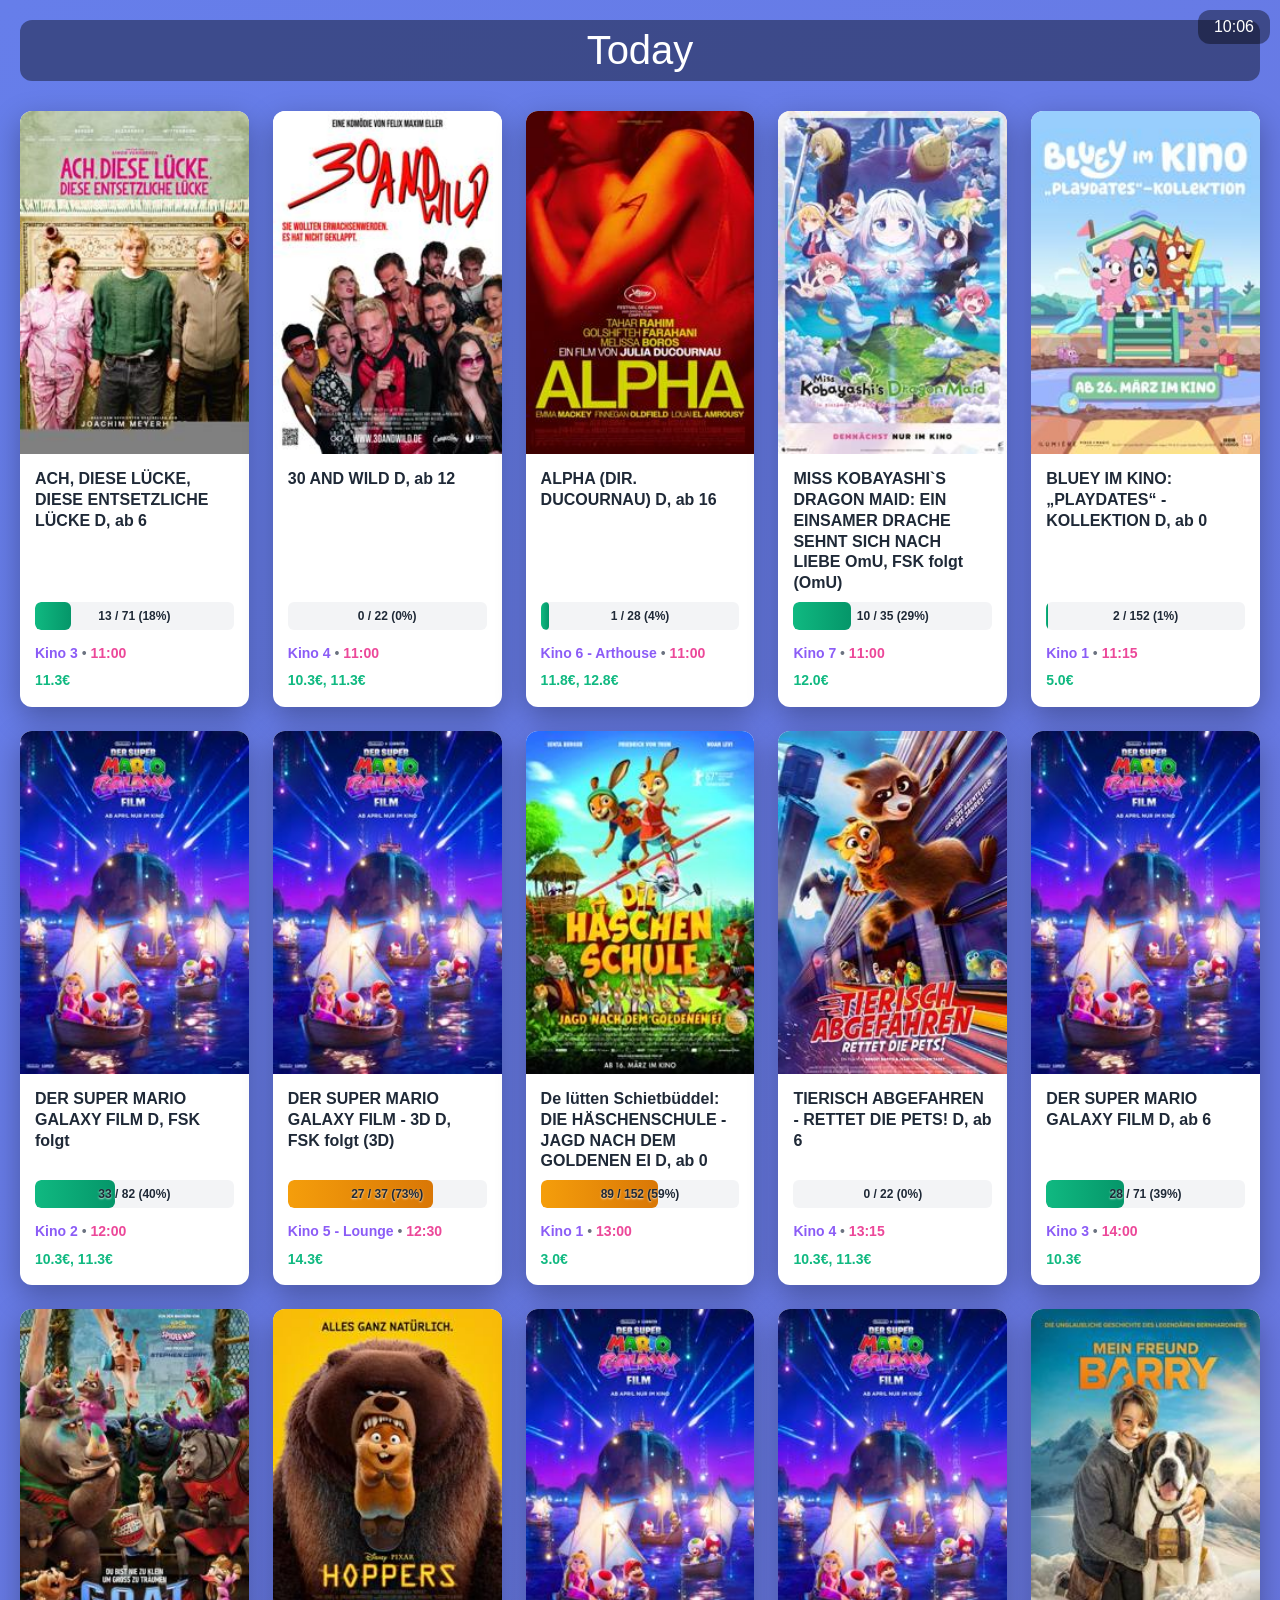
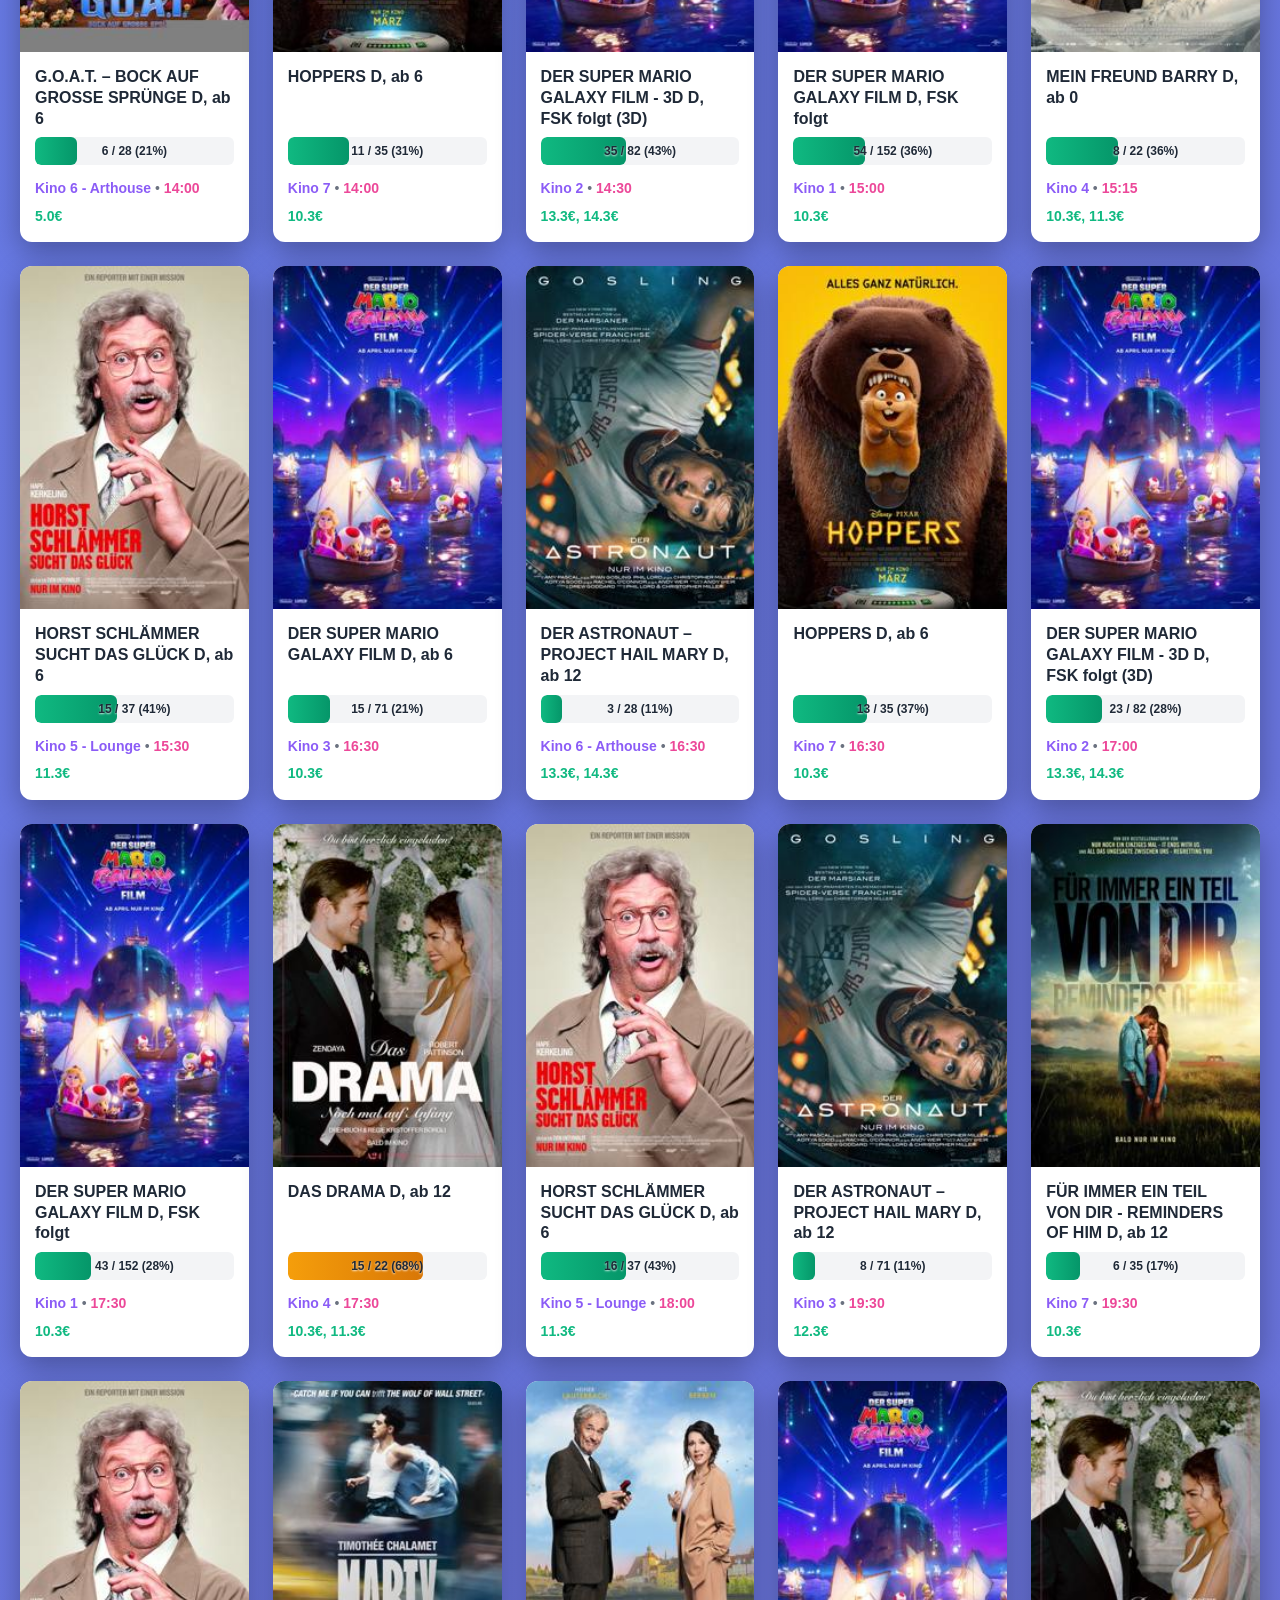
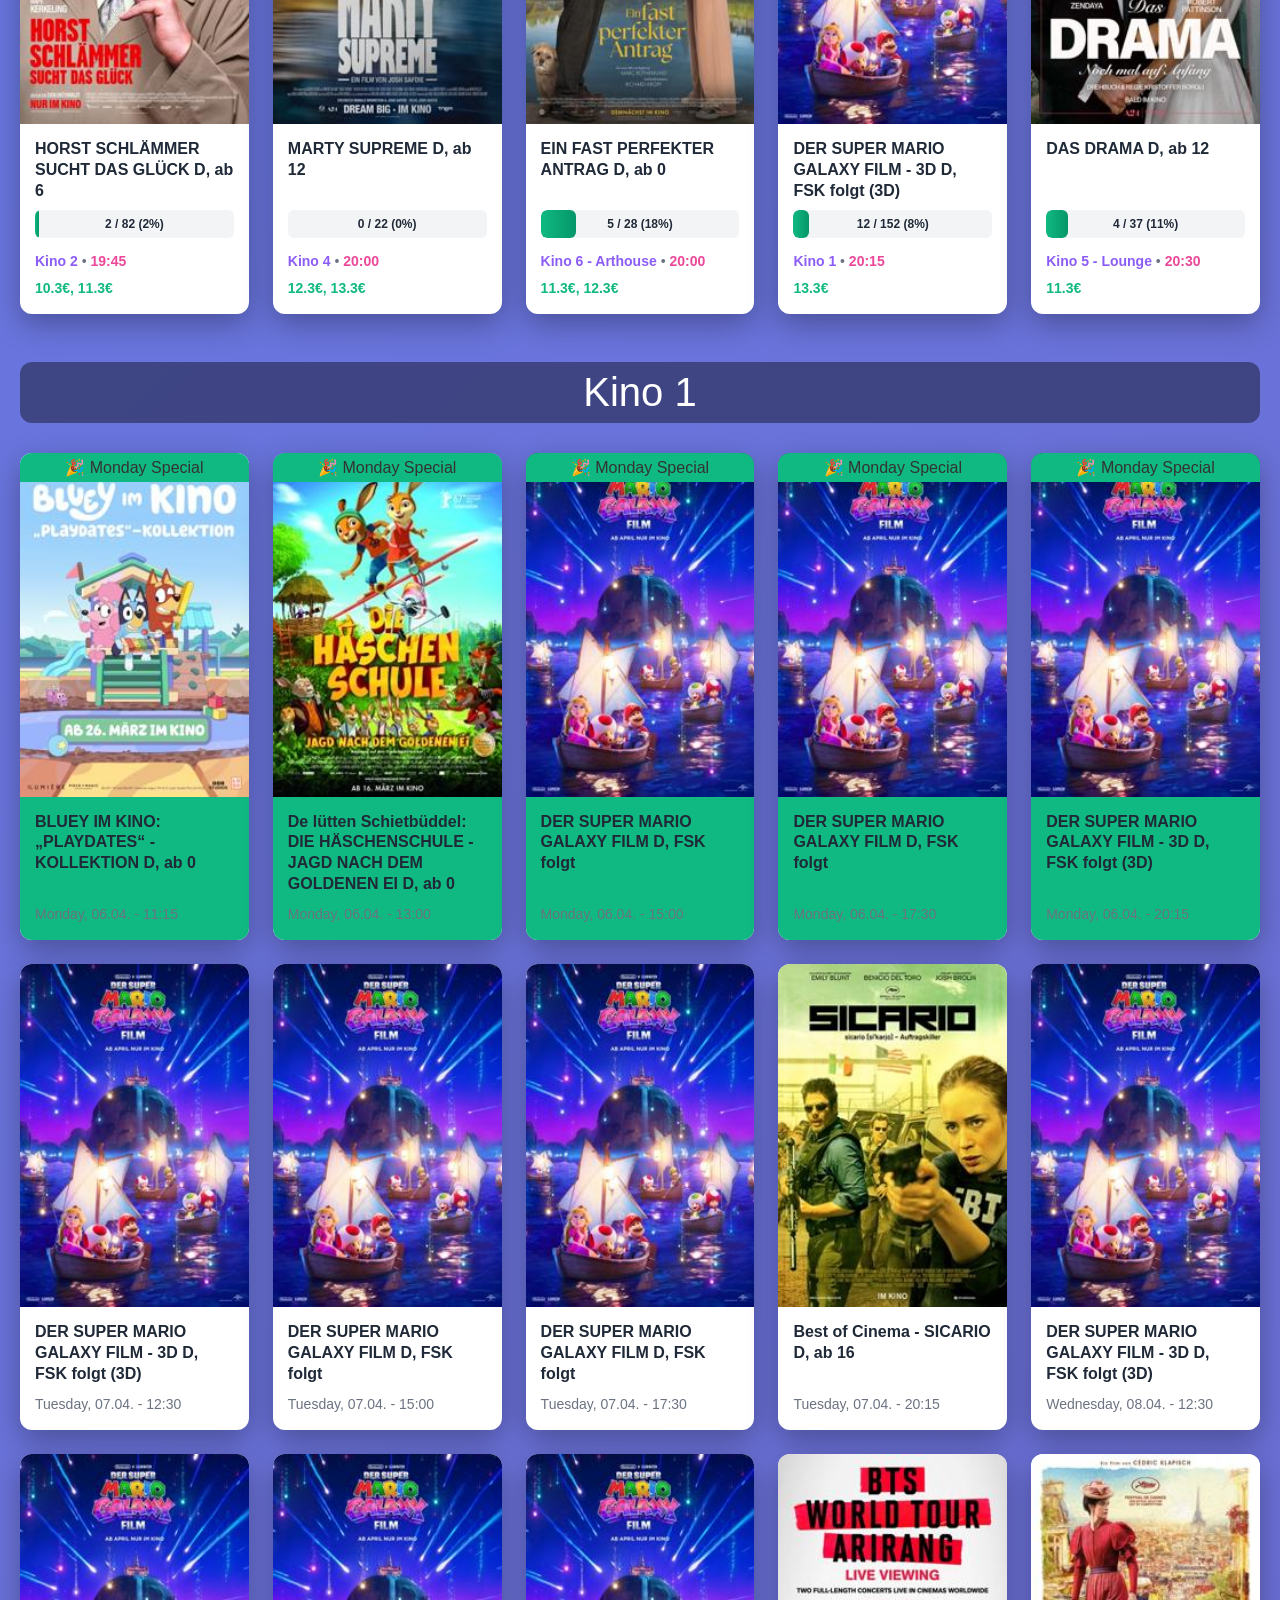
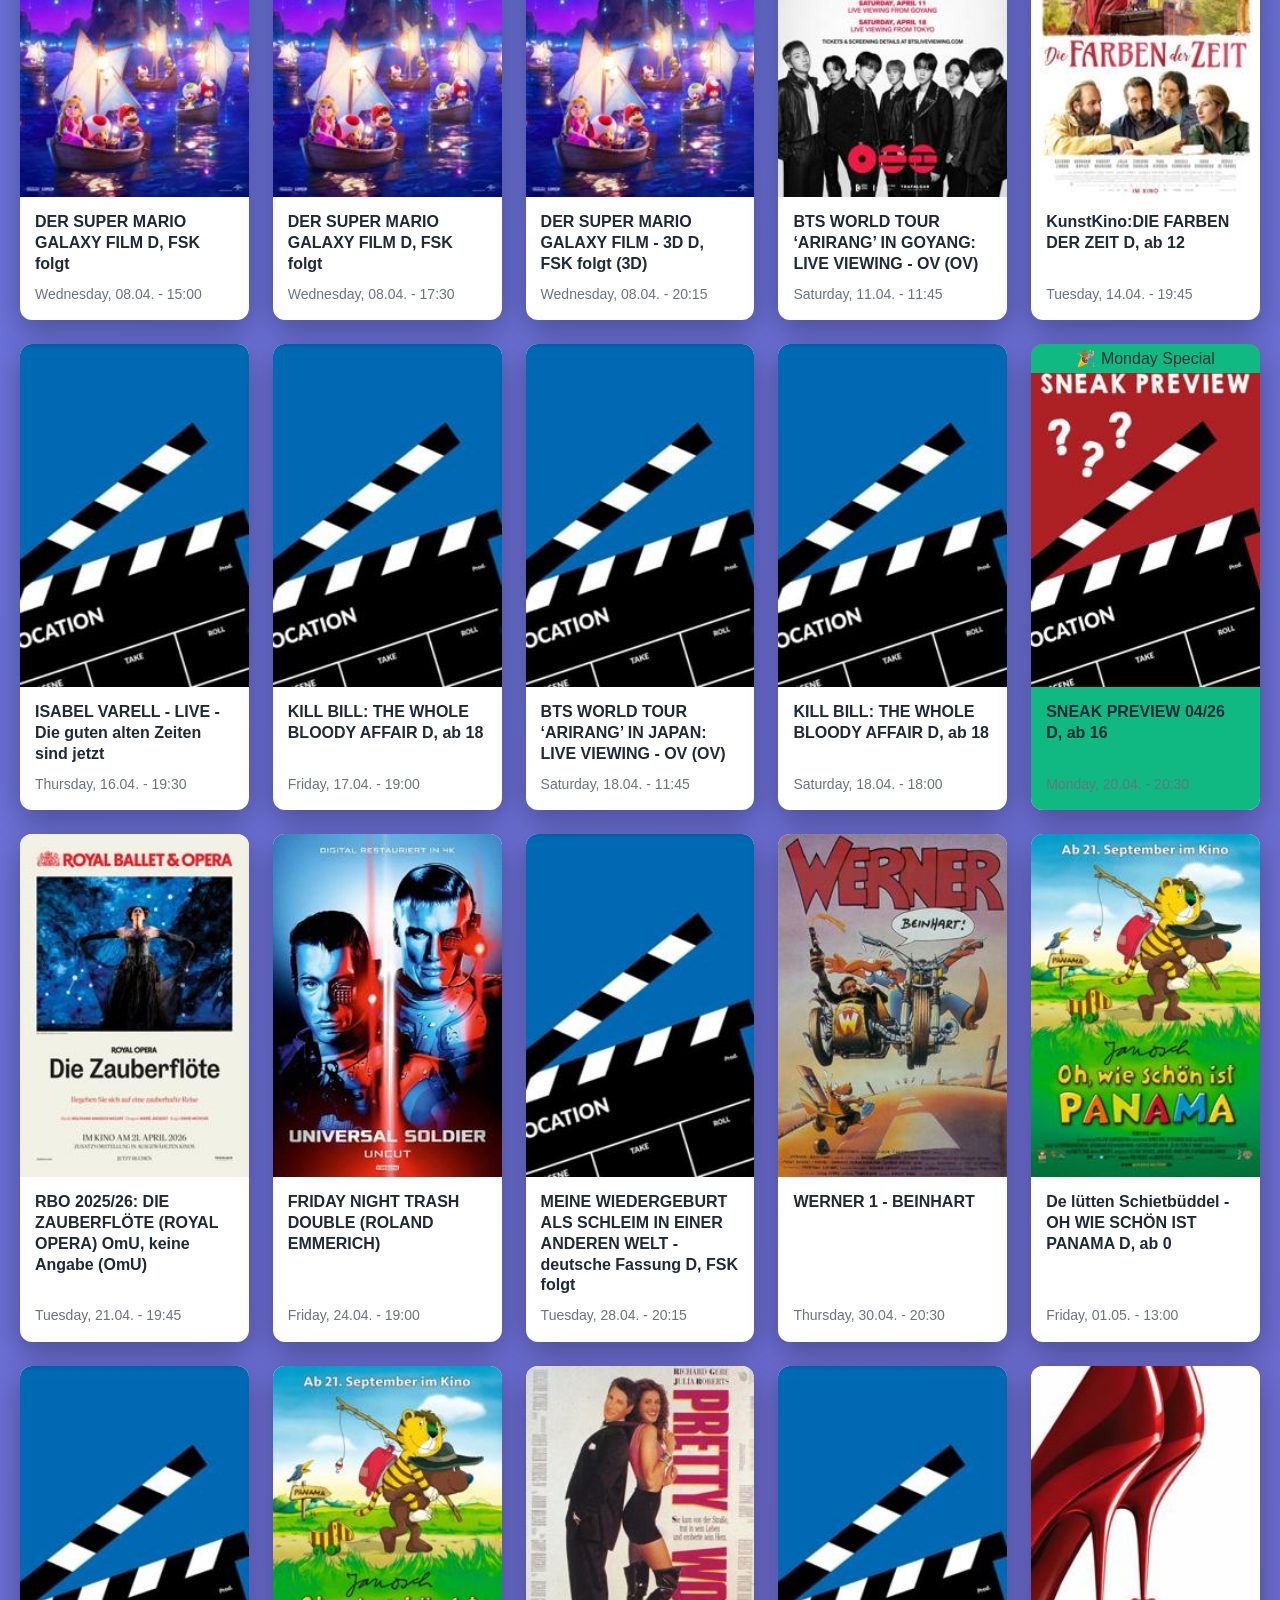
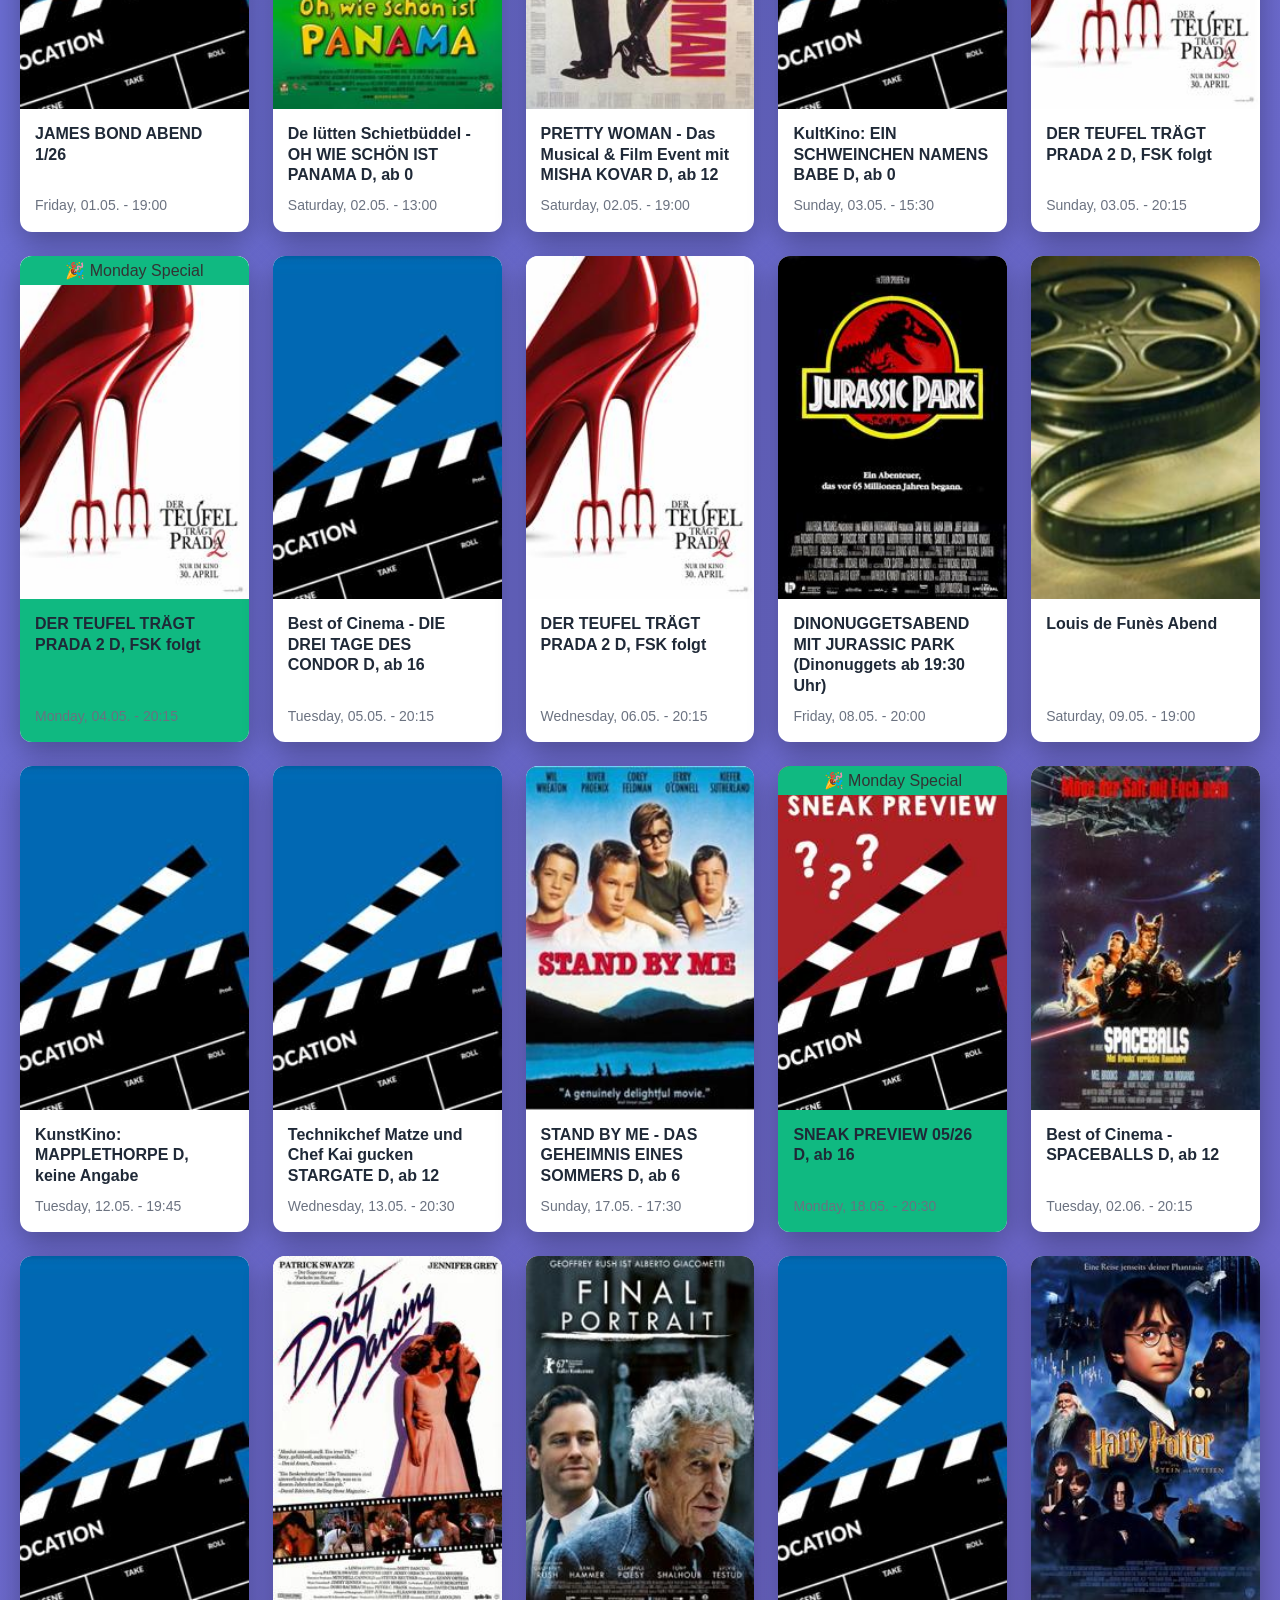
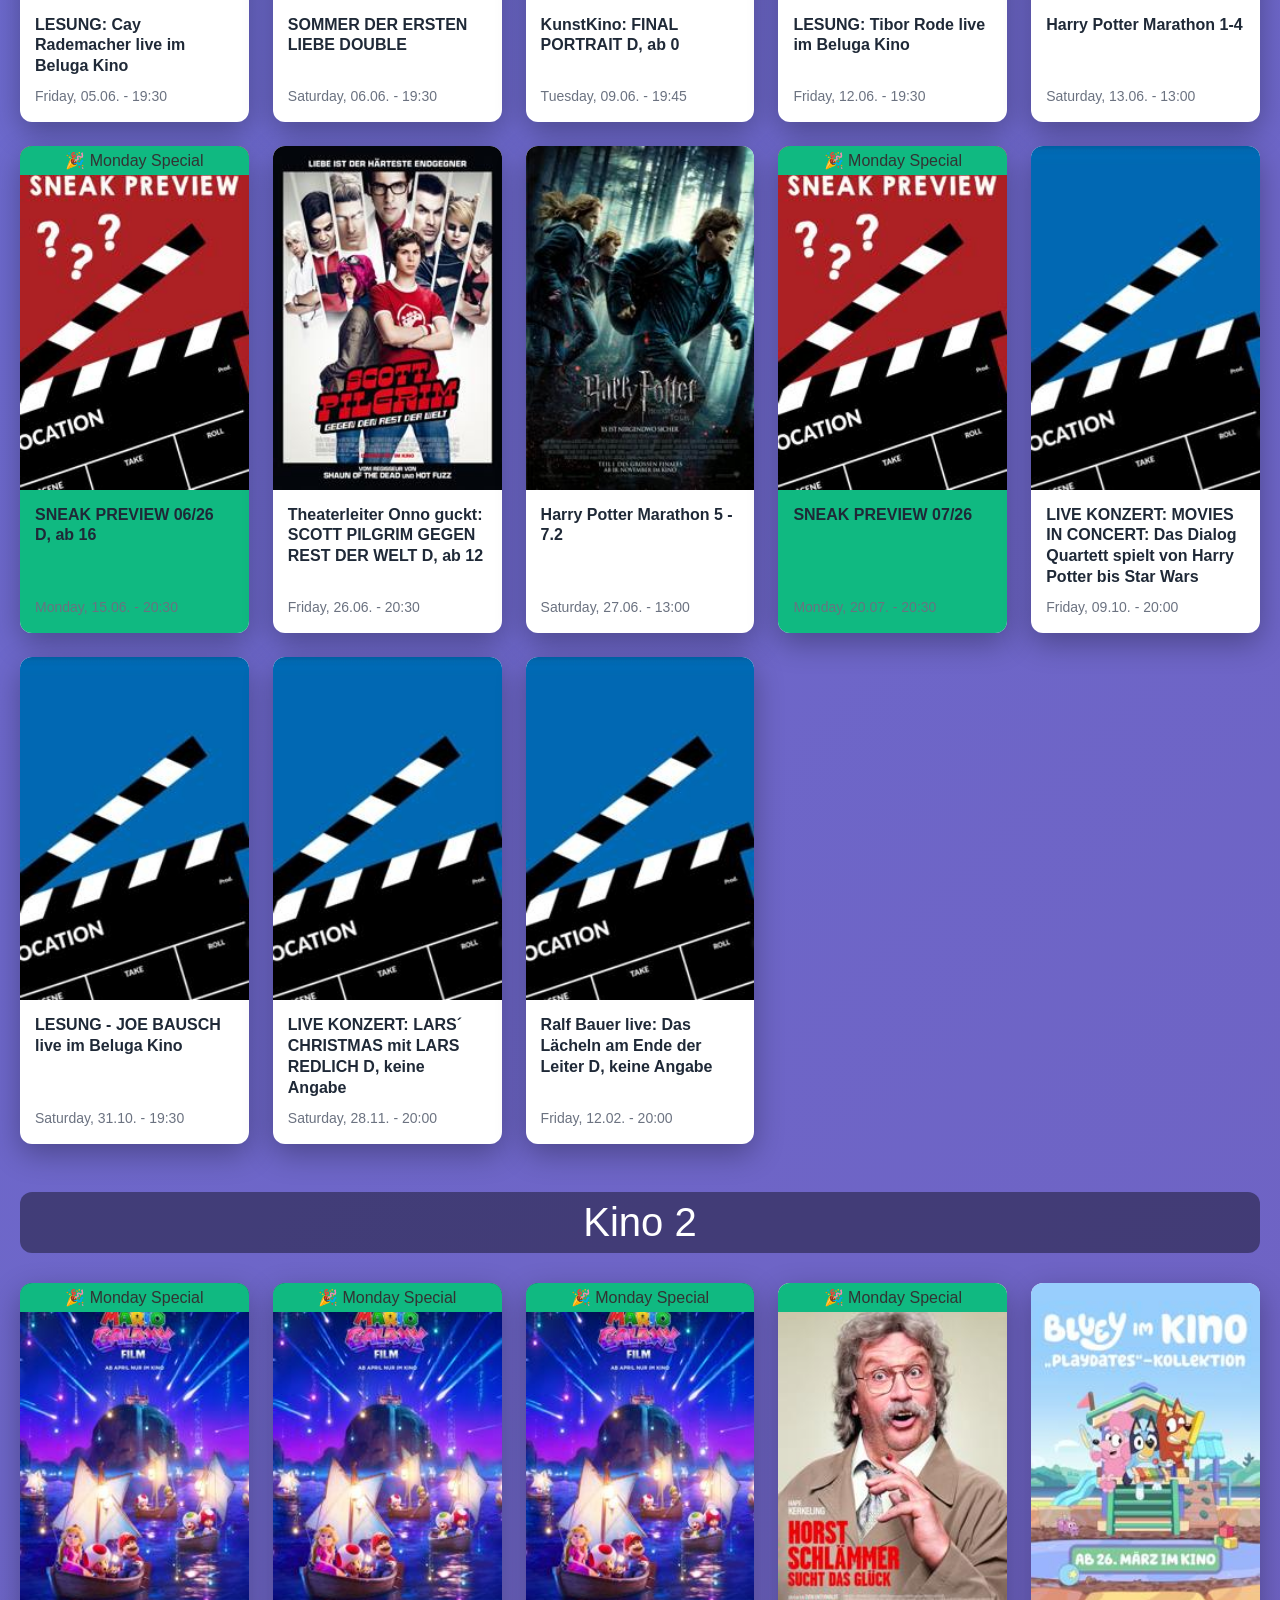
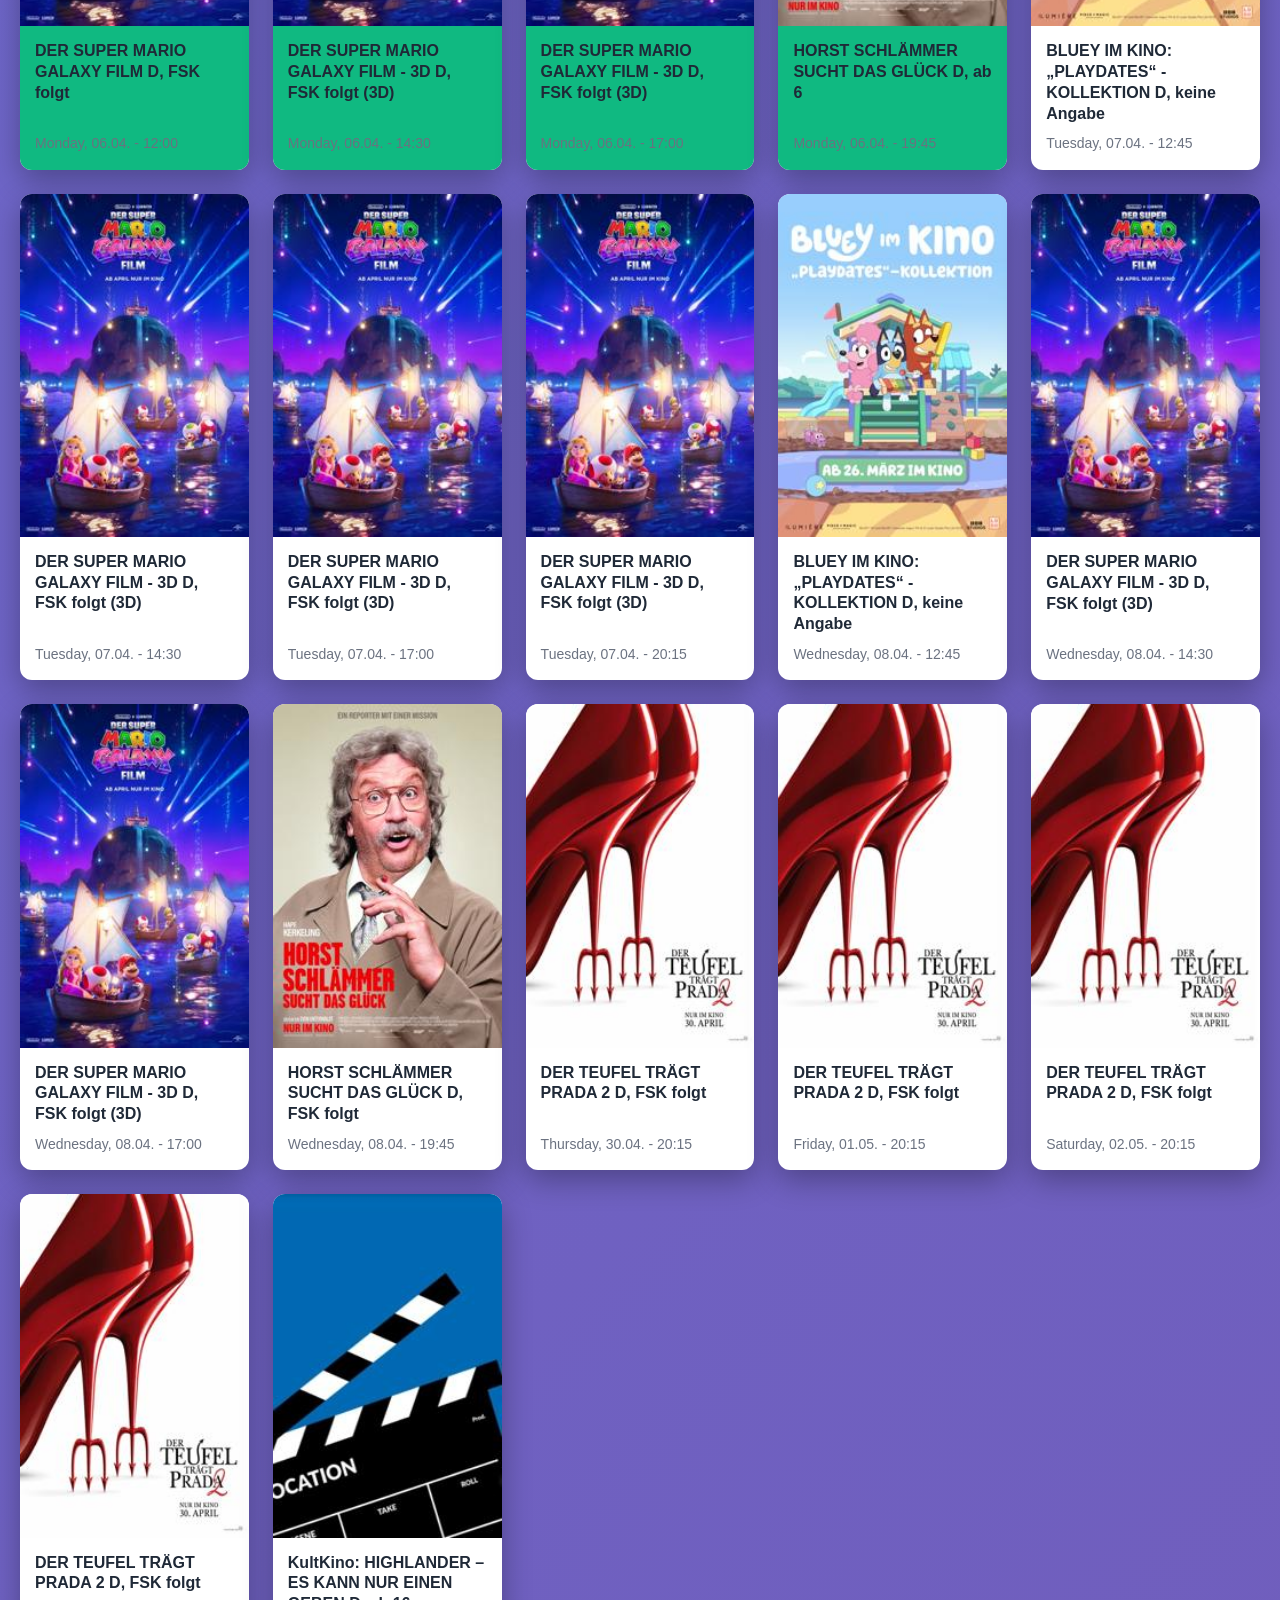
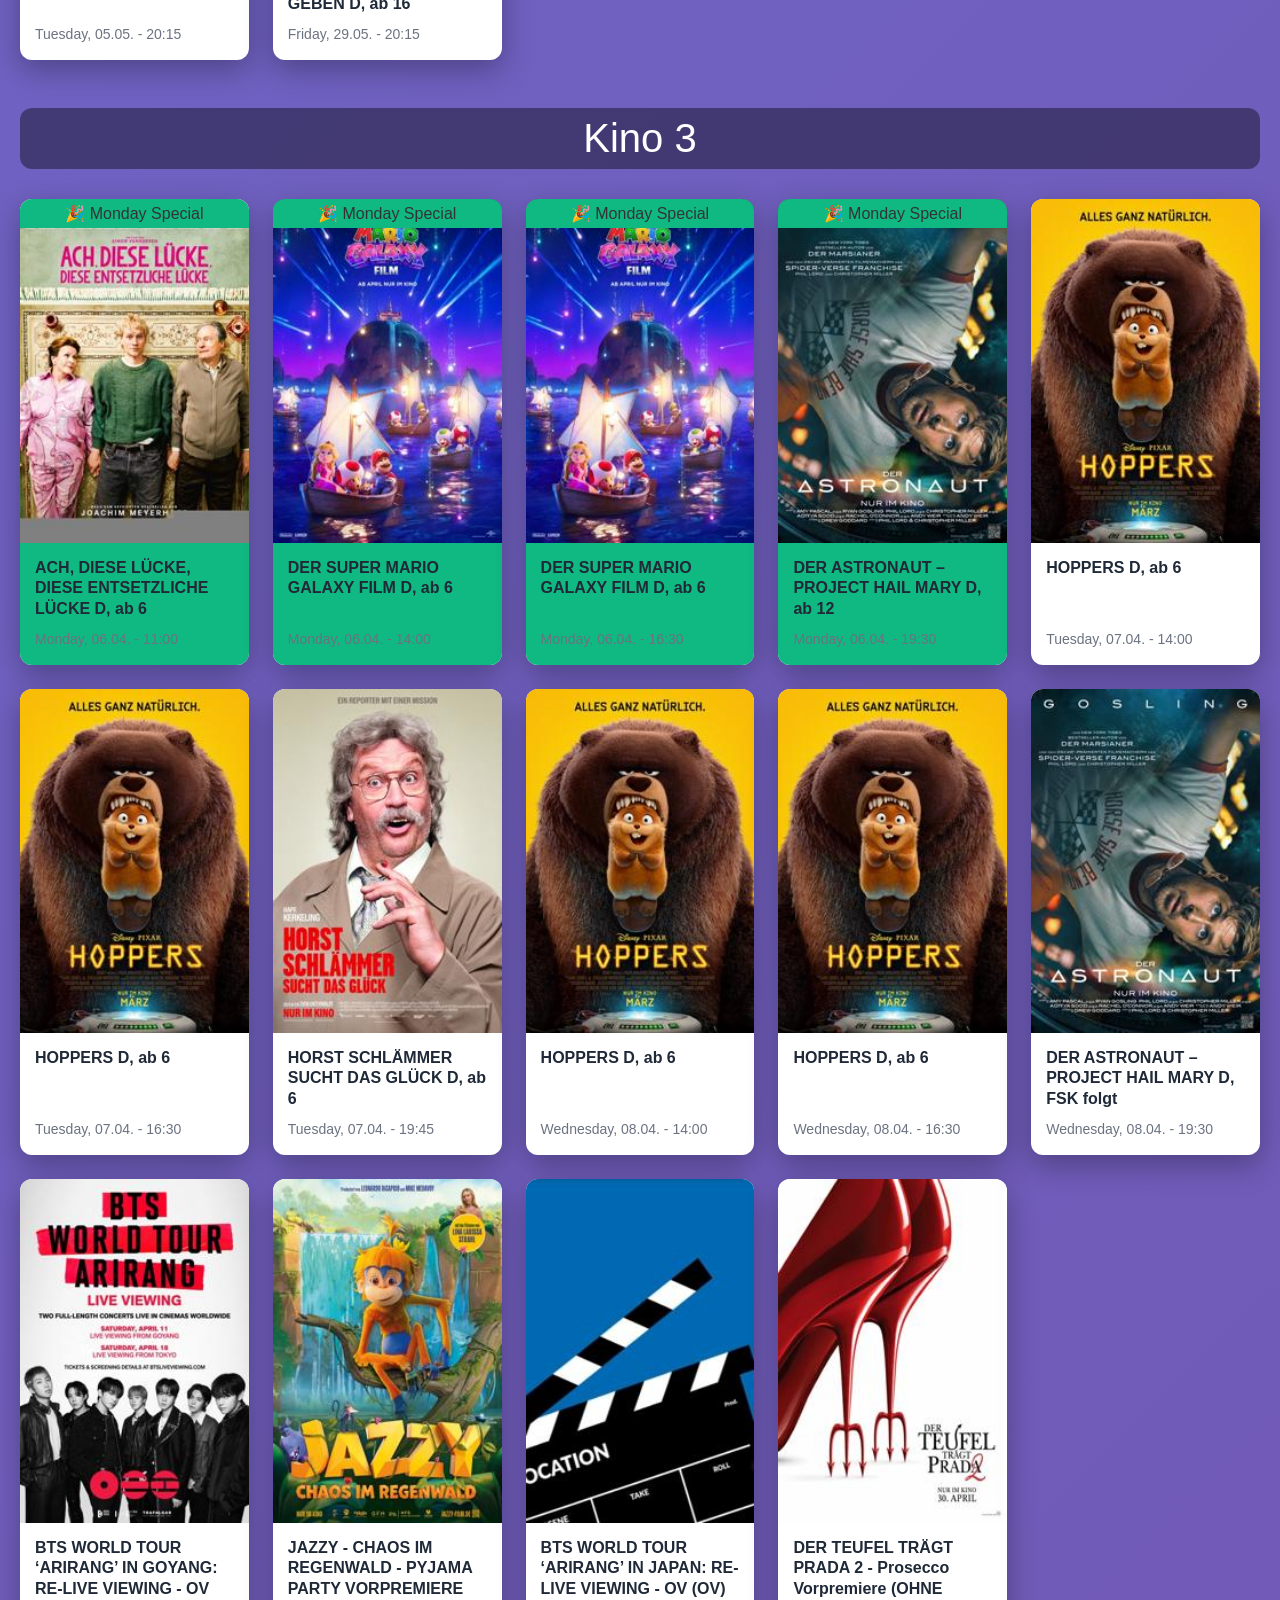
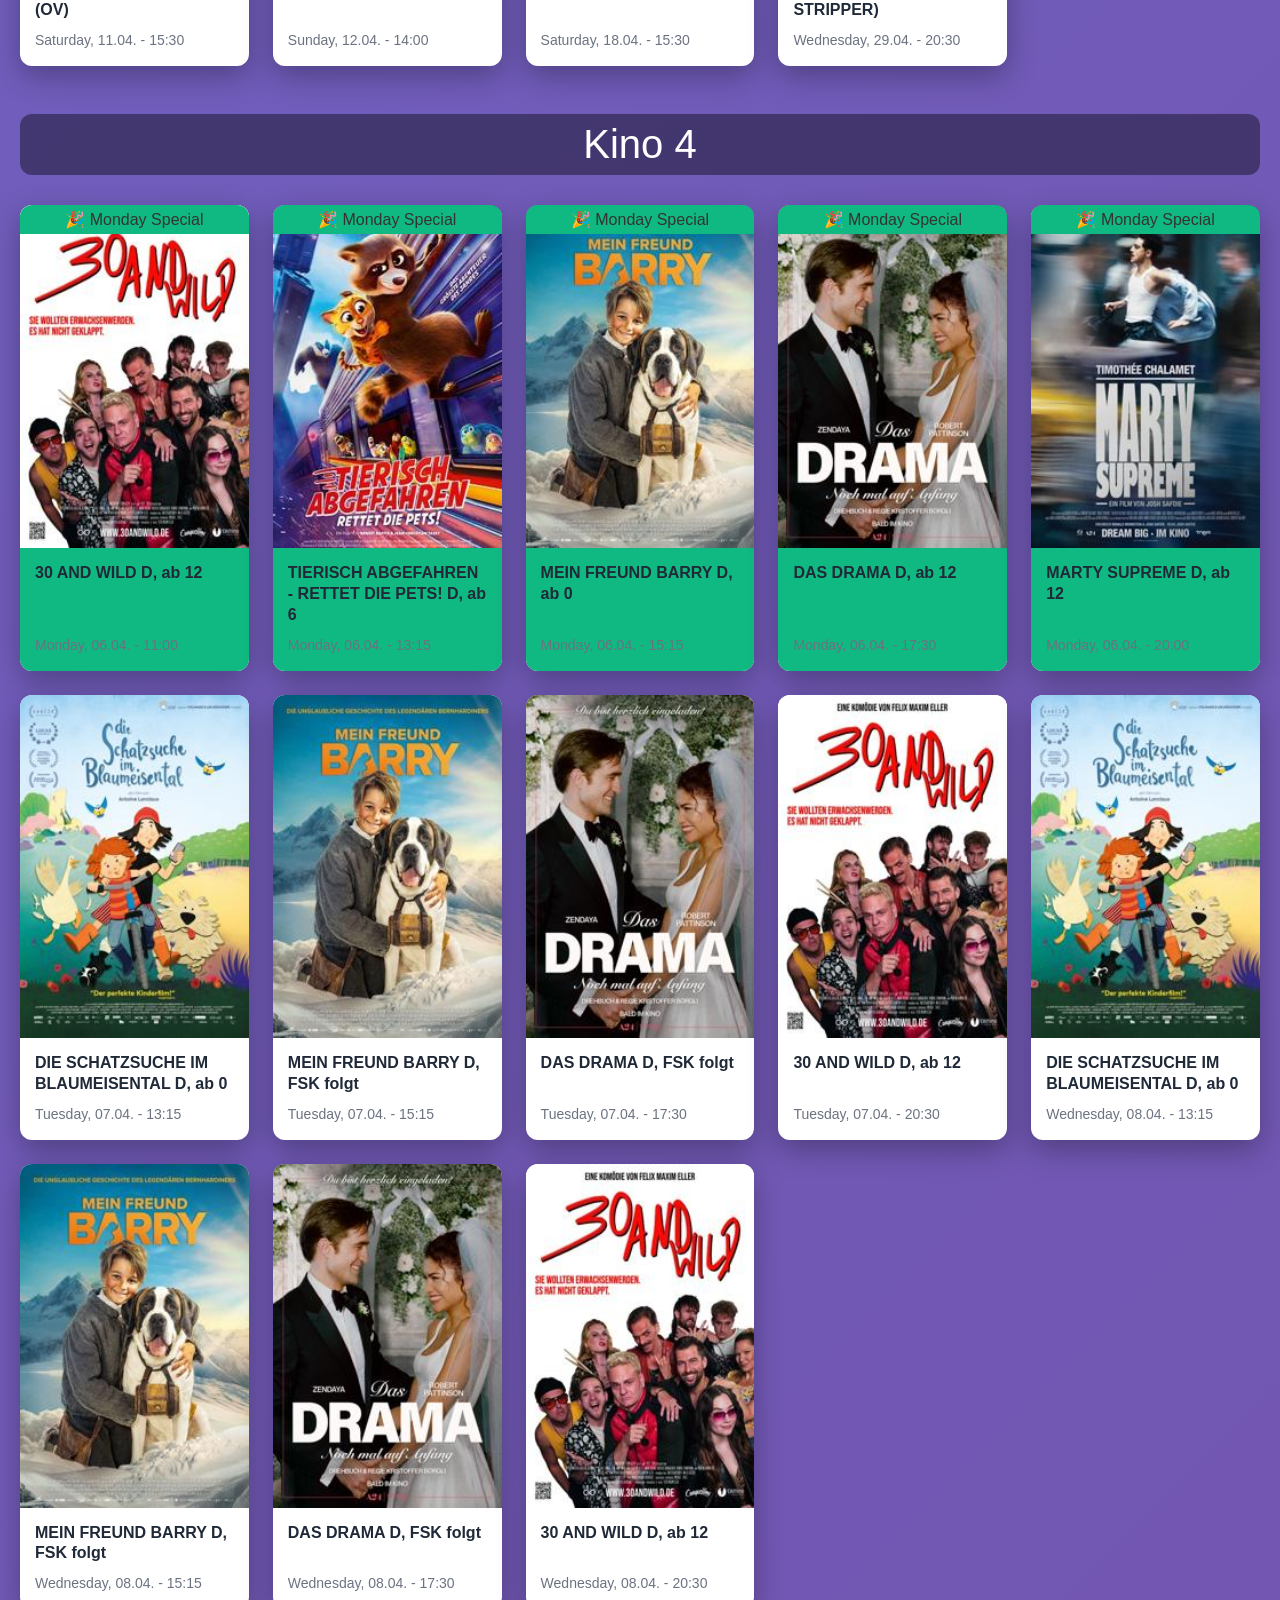
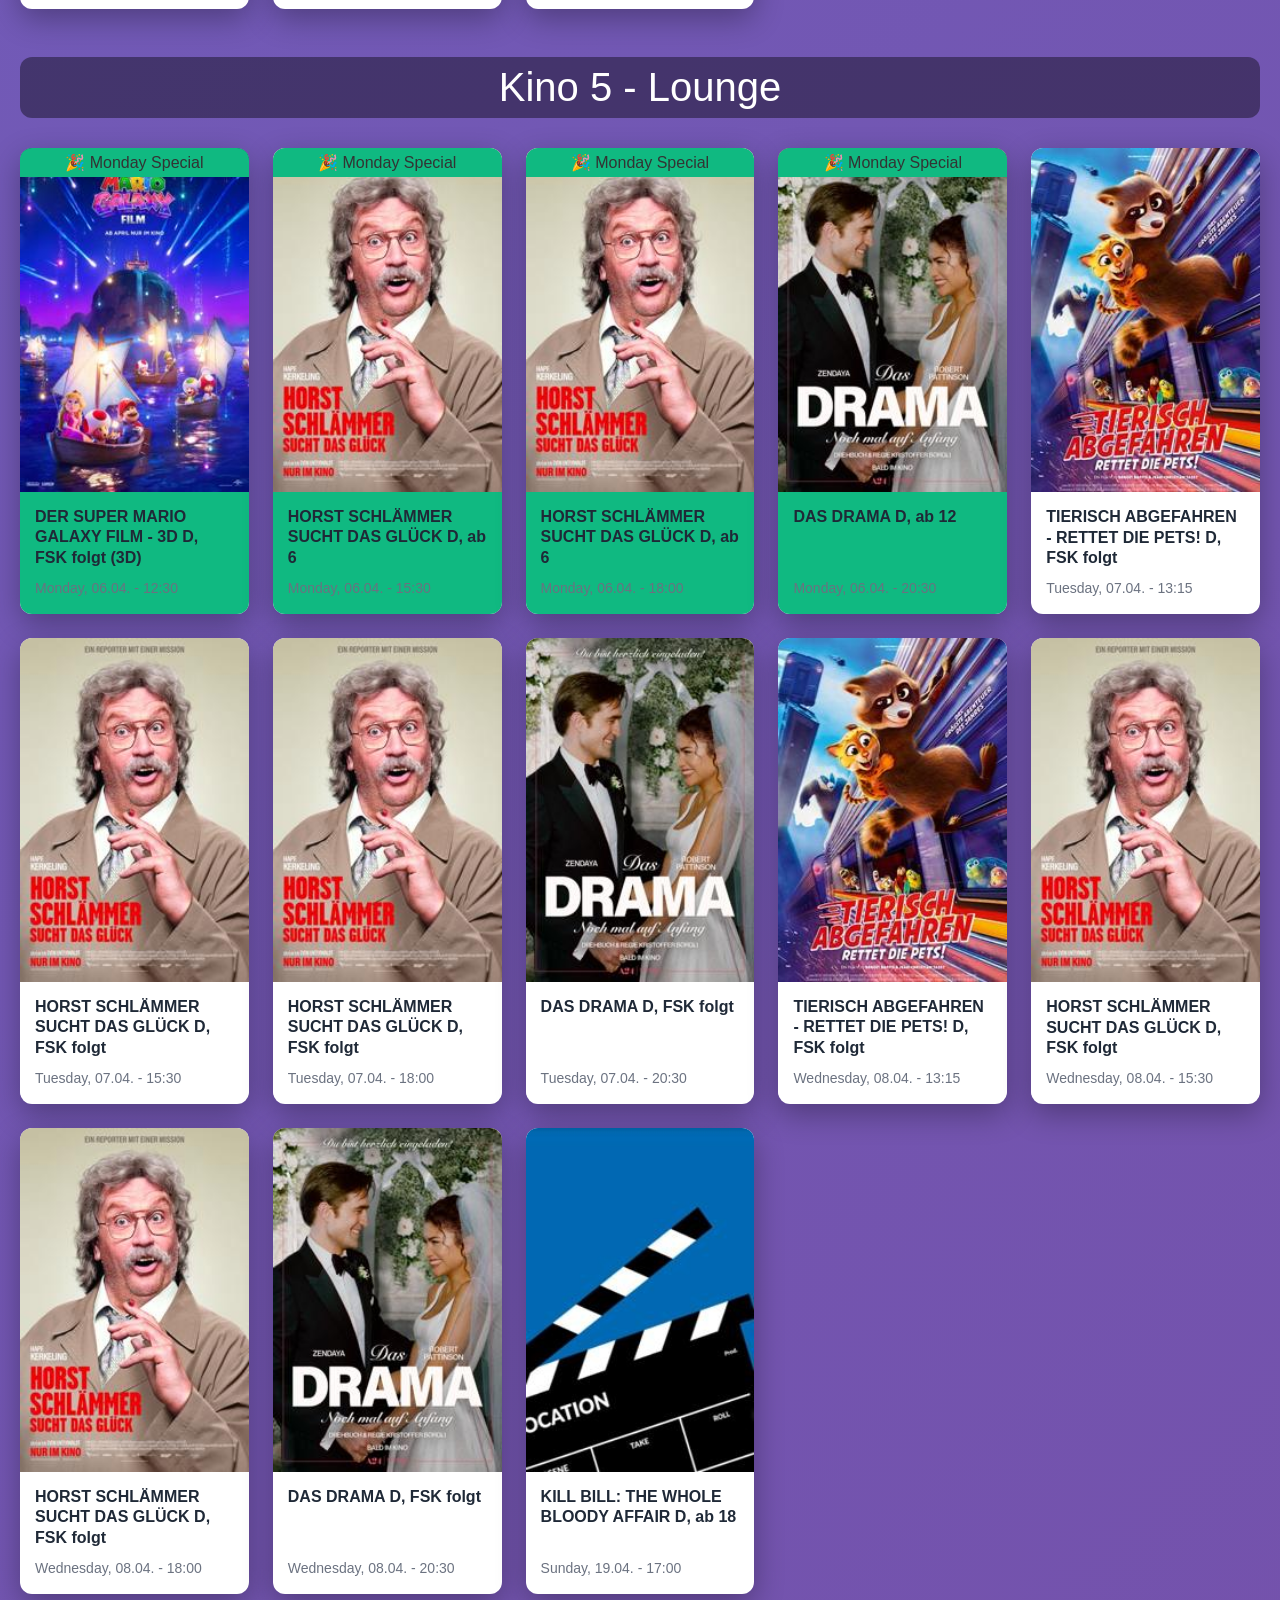
==== commit 23fcc6eb: "add content" ====
--- a/content/beluga/index.html
+++ b/content/beluga/index.html
@@ -246,48 +246,522 @@
         <section class="section">
             <h1>Today</h1>
             <div class="movies-grid">
+                <div class="movie-card">
+                    <a href="https://booking.cinetixx.de/frontend/index.html?cinemaId=301802645&showId=3488177546&bgswitch=false&resize=false">
+                        <img src="images/3365051369.jpg" alt="ACH, DIESE LÜCKE, DIESE ENTSETZLICHE LÜCKE D, ab 6" class="movie-poster">
+                    </a>
+                    <div class="movie-info">
+                        <h2 class="movie-title">ACH, DIESE LÜCKE, DIESE ENTSETZLICHE LÜCKE D, ab 6</h2>
+                        <div class="seat-bar-container">
+                            <div class="seat-bar-fill "
+                                style="width: 18%;"></div>
+                            <span class="seat-bar-label">13 / 71 (18%)</span>
+                        </div>
+                        <div class="movie-details">
+                            <span class="cinema-name">Kino 3</span> • <span class="movie-time">11:00</span>
+                            <span class="movie-price">11.3€</span>
+                        </div>
+                    </div>
+                </div>
+                <div class="movie-card">
+                    <a href="https://booking.cinetixx.de/frontend/index.html?cinemaId=301802645&showId=3490301300&bgswitch=false&resize=false">
+                        <img src="images/3439063102.jpg" alt="30 AND WILD D, ab 12" class="movie-poster">
+                    </a>
+                    <div class="movie-info">
+                        <h2 class="movie-title">30 AND WILD D, ab 12</h2>
+                        <div class="seat-bar-container">
+                            <div class="seat-bar-fill "
+                                style="width: 0%;"></div>
+                            <span class="seat-bar-label">0 / 22 (0%)</span>
+                        </div>
+                        <div class="movie-details">
+                            <span class="cinema-name">Kino 4</span> • <span class="movie-time">11:00</span>
+                            <span class="movie-price">10.3€, 11.3€</span>
+                        </div>
+                    </div>
+                </div>
+                <div class="movie-card">
+                    <a href="https://booking.cinetixx.de/frontend/index.html?cinemaId=301802645&showId=3490251297&bgswitch=false&resize=false">
+                        <img src="images/3434429354.jpg" alt="ALPHA (DIR. DUCOURNAU) D, ab 16" class="movie-poster">
+                    </a>
+                    <div class="movie-info">
+                        <h2 class="movie-title">ALPHA (DIR. DUCOURNAU) D, ab 16</h2>
+                        <div class="seat-bar-container">
+                            <div class="seat-bar-fill "
+                                style="width: 4%;"></div>
+                            <span class="seat-bar-label">1 / 28 (4%)</span>
+                        </div>
+                        <div class="movie-details">
+                            <span class="cinema-name">Kino 6 - Arthouse</span> • <span class="movie-time">11:00</span>
+                            <span class="movie-price">11.8€, 12.8€</span>
+                        </div>
+                    </div>
+                </div>
+                <div class="movie-card">
+                    <a href="https://booking.cinetixx.de/frontend/index.html?cinemaId=301802645&showId=3453351808&bgswitch=false&resize=false">
+                        <img src="images/3424192253.jpg" alt="MISS KOBAYASHI`S DRAGON MAID: EIN EINSAMER DRACHE SEHNT SICH NACH LIEBE OmU, FSK folgt (OmU)" class="movie-poster">
+                    </a>
+                    <div class="movie-info">
+                        <h2 class="movie-title">MISS KOBAYASHI`S DRAGON MAID: EIN EINSAMER DRACHE SEHNT SICH NACH LIEBE OmU, FSK folgt (OmU)</h2>
+                        <div class="seat-bar-container">
+                            <div class="seat-bar-fill "
+                                style="width: 29%;"></div>
+                            <span class="seat-bar-label">10 / 35 (29%)</span>
+                        </div>
+                        <div class="movie-details">
+                            <span class="cinema-name">Kino 7</span> • <span class="movie-time">11:00</span>
+                            <span class="movie-price">12.0€</span>
+                        </div>
+                    </div>
+                </div>
+                <div class="movie-card">
+                    <a href="https://booking.cinetixx.de/frontend/index.html?cinemaId=301802645&showId=3488177533&bgswitch=false&resize=false">
+                        <img src="images/3493167511.jpg" alt="BLUEY IM KINO: „PLAYDATES“ - KOLLEKTION D, ab 0" class="movie-poster">
+                    </a>
+                    <div class="movie-info">
+                        <h2 class="movie-title">BLUEY IM KINO: „PLAYDATES“ - KOLLEKTION D, ab 0</h2>
+                        <div class="seat-bar-container">
+                            <div class="seat-bar-fill "
+                                style="width: 1%;"></div>
+                            <span class="seat-bar-label">2 / 152 (1%)</span>
+                        </div>
+                        <div class="movie-details">
+                            <span class="cinema-name">Kino 1</span> • <span class="movie-time">11:15</span>
+                            <span class="movie-price">5.0€</span>
+                        </div>
+                    </div>
+                </div>
+                <div class="movie-card">
+                    <a href="https://booking.cinetixx.de/frontend/index.html?cinemaId=301802645&showId=3464749163&bgswitch=false&resize=false">
+                        <img src="images/3354178682.jpg" alt="DER SUPER MARIO GALAXY FILM D, FSK folgt" class="movie-poster">
+                    </a>
+                    <div class="movie-info">
+                        <h2 class="movie-title">DER SUPER MARIO GALAXY FILM D, FSK folgt</h2>
+                        <div class="seat-bar-container">
+                            <div class="seat-bar-fill "
+                                style="width: 40%;"></div>
+                            <span class="seat-bar-label">33 / 82 (40%)</span>
+                        </div>
+                        <div class="movie-details">
+                            <span class="cinema-name">Kino 2</span> • <span class="movie-time">12:00</span>
+                            <span class="movie-price">10.3€, 11.3€</span>
+                        </div>
+                    </div>
+                </div>
+                <div class="movie-card">
+                    <a href="https://booking.cinetixx.de/frontend/index.html?cinemaId=301802645&showId=3464749120&bgswitch=false&resize=false">
+                        <img src="images/3354178682.jpg" alt="DER SUPER MARIO GALAXY FILM - 3D D, FSK folgt (3D)" class="movie-poster">
+                    </a>
+                    <div class="movie-info">
+                        <h2 class="movie-title">DER SUPER MARIO GALAXY FILM - 3D D, FSK folgt (3D)</h2>
+                        <div class="seat-bar-container">
+                            <div class="seat-bar-fill medium"
+                                style="width: 73%;"></div>
+                            <span class="seat-bar-label">27 / 37 (73%)</span>
+                        </div>
+                        <div class="movie-details">
+                            <span class="cinema-name">Kino 5 - Lounge</span> • <span class="movie-time">12:30</span>
+                            <span class="movie-price">14.3€</span>
+                        </div>
+                    </div>
+                </div>
+                <div class="movie-card">
+                    <a href="https://booking.cinetixx.de/frontend/index.html?cinemaId=301802645&showId=3440091242&bgswitch=false&resize=false">
+                        <img src="images/3493991381_211_300.jpg" alt="De lütten Schietbüddel: DIE HÄSCHENSCHULE - JAGD NACH DEM GOLDENEN EI D, ab 0" class="movie-poster">
+                    </a>
+                    <div class="movie-info">
+                        <h2 class="movie-title">De lütten Schietbüddel: DIE HÄSCHENSCHULE - JAGD NACH DEM GOLDENEN EI D, ab 0</h2>
+                        <div class="seat-bar-container">
+                            <div class="seat-bar-fill medium"
+                                style="width: 59%;"></div>
+                            <span class="seat-bar-label">89 / 152 (59%)</span>
+                        </div>
+                        <div class="movie-details">
+                            <span class="cinema-name">Kino 1</span> • <span class="movie-time">13:00</span>
+                            <span class="movie-price">3.0€</span>
+                        </div>
+                    </div>
+                </div>
+                <div class="movie-card">
+                    <a href="https://booking.cinetixx.de/frontend/index.html?cinemaId=301802645&showId=3488169355&bgswitch=false&resize=false">
+                        <img src="images/3440495809.jpg" alt="TIERISCH ABGEFAHREN - RETTET DIE PETS! D, ab 6" class="movie-poster">
+                    </a>
+                    <div class="movie-info">
+                        <h2 class="movie-title">TIERISCH ABGEFAHREN - RETTET DIE PETS! D, ab 6</h2>
+                        <div class="seat-bar-container">
+                            <div class="seat-bar-fill "
+                                style="width: 0%;"></div>
+                            <span class="seat-bar-label">0 / 22 (0%)</span>
+                        </div>
+                        <div class="movie-details">
+                            <span class="cinema-name">Kino 4</span> • <span class="movie-time">13:15</span>
+                            <span class="movie-price">10.3€, 11.3€</span>
+                        </div>
+                    </div>
+                </div>
+                <div class="movie-card">
+                    <a href="https://booking.cinetixx.de/frontend/index.html?cinemaId=301802645&showId=3490192127&bgswitch=false&resize=false">
+                        <img src="images/3354178682.jpg" alt="DER SUPER MARIO GALAXY FILM D, ab 6" class="movie-poster">
+                    </a>
+                    <div class="movie-info">
+                        <h2 class="movie-title">DER SUPER MARIO GALAXY FILM D, ab 6</h2>
+                        <div class="seat-bar-container">
+                            <div class="seat-bar-fill "
+                                style="width: 39%;"></div>
+                            <span class="seat-bar-label">28 / 71 (39%)</span>
+                        </div>
+                        <div class="movie-details">
+                            <span class="cinema-name">Kino 3</span> • <span class="movie-time">14:00</span>
+                            <span class="movie-price">10.3€</span>
+                        </div>
+                    </div>
+                </div>
+                <div class="movie-card">
+                    <a href="https://booking.cinetixx.de/frontend/index.html?cinemaId=301802645&showId=3488169319&bgswitch=false&resize=false">
+                        <img src="images/3362770252.jpg" alt="G.O.A.T. – BOCK AUF GROSSE SPRÜNGE D, ab 6" class="movie-poster">
+                    </a>
+                    <div class="movie-info">
+                        <h2 class="movie-title">G.O.A.T. – BOCK AUF GROSSE SPRÜNGE D, ab 6</h2>
+                        <div class="seat-bar-container">
+                            <div class="seat-bar-fill "
+                                style="width: 21%;"></div>
+                            <span class="seat-bar-label">6 / 28 (21%)</span>
+                        </div>
+                        <div class="movie-details">
+                            <span class="cinema-name">Kino 6 - Arthouse</span> • <span class="movie-time">14:00</span>
+                            <span class="movie-price">5.0€</span>
+                        </div>
+                    </div>
+                </div>
+                <div class="movie-card">
+                    <a href="https://booking.cinetixx.de/frontend/index.html?cinemaId=301802645&showId=3490252400&bgswitch=false&resize=false">
+                        <img src="images/3380875904.jpg" alt="HOPPERS D, ab 6" class="movie-poster">
+                    </a>
+                    <div class="movie-info">
+                        <h2 class="movie-title">HOPPERS D, ab 6</h2>
+                        <div class="seat-bar-container">
+                            <div class="seat-bar-fill "
+                                style="width: 31%;"></div>
+                            <span class="seat-bar-label">11 / 35 (31%)</span>
+                        </div>
+                        <div class="movie-details">
+                            <span class="cinema-name">Kino 7</span> • <span class="movie-time">14:00</span>
+                            <span class="movie-price">10.3€</span>
+                        </div>
+                    </div>
+                </div>
+                <div class="movie-card">
+                    <a href="https://booking.cinetixx.de/frontend/index.html?cinemaId=301802645&showId=3464749144&bgswitch=false&resize=false">
+                        <img src="images/3354178682.jpg" alt="DER SUPER MARIO GALAXY FILM - 3D D, FSK folgt (3D)" class="movie-poster">
+                    </a>
+                    <div class="movie-info">
+                        <h2 class="movie-title">DER SUPER MARIO GALAXY FILM - 3D D, FSK folgt (3D)</h2>
+                        <div class="seat-bar-container">
+                            <div class="seat-bar-fill "
+                                style="width: 43%;"></div>
+                            <span class="seat-bar-label">35 / 82 (43%)</span>
+                        </div>
+                        <div class="movie-details">
+                            <span class="cinema-name">Kino 2</span> • <span class="movie-time">14:30</span>
+                            <span class="movie-price">13.3€, 14.3€</span>
+                        </div>
+                    </div>
+                </div>
+                <div class="movie-card">
+                    <a href="https://booking.cinetixx.de/frontend/index.html?cinemaId=301802645&showId=3464749126&bgswitch=false&resize=false">
+                        <img src="images/3354178682.jpg" alt="DER SUPER MARIO GALAXY FILM D, FSK folgt" class="movie-poster">
+                    </a>
+                    <div class="movie-info">
+                        <h2 class="movie-title">DER SUPER MARIO GALAXY FILM D, FSK folgt</h2>
+                        <div class="seat-bar-container">
+                            <div class="seat-bar-fill "
+                                style="width: 36%;"></div>
+                            <span class="seat-bar-label">54 / 152 (36%)</span>
+                        </div>
+                        <div class="movie-details">
+                            <span class="cinema-name">Kino 1</span> • <span class="movie-time">15:00</span>
+                            <span class="movie-price">10.3€</span>
+                        </div>
+                    </div>
+                </div>
+                <div class="movie-card">
+                    <a href="https://booking.cinetixx.de/frontend/index.html?cinemaId=301802645&showId=3490301315&bgswitch=false&resize=false">
+                        <img src="images/3367585912.jpg" alt="MEIN FREUND BARRY D, ab 0" class="movie-poster">
+                    </a>
+                    <div class="movie-info">
+                        <h2 class="movie-title">MEIN FREUND BARRY D, ab 0</h2>
+                        <div class="seat-bar-container">
+                            <div class="seat-bar-fill "
+                                style="width: 36%;"></div>
+                            <span class="seat-bar-label">8 / 22 (36%)</span>
+                        </div>
+                        <div class="movie-details">
+                            <span class="cinema-name">Kino 4</span> • <span class="movie-time">15:15</span>
+                            <span class="movie-price">10.3€, 11.3€</span>
+                        </div>
+                    </div>
+                </div>
+                <div class="movie-card">
+                    <a href="https://booking.cinetixx.de/frontend/index.html?cinemaId=301802645&showId=3490311924&bgswitch=false&resize=false">
+                        <img src="images/3434395006.jpg" alt="HORST SCHLÄMMER SUCHT DAS GLÜCK D, ab 6" class="movie-poster">
+                    </a>
+                    <div class="movie-info">
+                        <h2 class="movie-title">HORST SCHLÄMMER SUCHT DAS GLÜCK D, ab 6</h2>
+                        <div class="seat-bar-container">
+                            <div class="seat-bar-fill "
+                                style="width: 41%;"></div>
+                            <span class="seat-bar-label">15 / 37 (41%)</span>
+                        </div>
+                        <div class="movie-details">
+                            <span class="cinema-name">Kino 5 - Lounge</span> • <span class="movie-time">15:30</span>
+                            <span class="movie-price">11.3€</span>
+                        </div>
+                    </div>
+                </div>
+                <div class="movie-card">
+                    <a href="https://booking.cinetixx.de/frontend/index.html?cinemaId=301802645&showId=3490192140&bgswitch=false&resize=false">
+                        <img src="images/3354178682.jpg" alt="DER SUPER MARIO GALAXY FILM D, ab 6" class="movie-poster">
+                    </a>
+                    <div class="movie-info">
+                        <h2 class="movie-title">DER SUPER MARIO GALAXY FILM D, ab 6</h2>
+                        <div class="seat-bar-container">
+                            <div class="seat-bar-fill "
+                                style="width: 21%;"></div>
+                            <span class="seat-bar-label">15 / 71 (21%)</span>
+                        </div>
+                        <div class="movie-details">
+                            <span class="cinema-name">Kino 3</span> • <span class="movie-time">16:30</span>
+                            <span class="movie-price">10.3€</span>
+                        </div>
+                    </div>
+                </div>
+                <div class="movie-card">
+                    <a href="https://booking.cinetixx.de/frontend/index.html?cinemaId=301802645&showId=3490251311&bgswitch=false&resize=false">
+                        <img src="images/3358245841.jpg" alt="DER ASTRONAUT – PROJECT HAIL MARY D, ab 12" class="movie-poster">
+                    </a>
+                    <div class="movie-info">
+                        <h2 class="movie-title">DER ASTRONAUT – PROJECT HAIL MARY D, ab 12</h2>
+                        <div class="seat-bar-container">
+                            <div class="seat-bar-fill "
+                                style="width: 11%;"></div>
+                            <span class="seat-bar-label">3 / 28 (11%)</span>
+                        </div>
+                        <div class="movie-details">
+                            <span class="cinema-name">Kino 6 - Arthouse</span> • <span class="movie-time">16:30</span>
+                            <span class="movie-price">13.3€, 14.3€</span>
+                        </div>
+                    </div>
+                </div>
+                <div class="movie-card">
+                    <a href="https://booking.cinetixx.de/frontend/index.html?cinemaId=301802645&showId=3490252413&bgswitch=false&resize=false">
+                        <img src="images/3380875904.jpg" alt="HOPPERS D, ab 6" class="movie-poster">
+                    </a>
+                    <div class="movie-info">
+                        <h2 class="movie-title">HOPPERS D, ab 6</h2>
+                        <div class="seat-bar-container">
+                            <div class="seat-bar-fill "
+                                style="width: 37%;"></div>
+                            <span class="seat-bar-label">13 / 35 (37%)</span>
+                        </div>
+                        <div class="movie-details">
+                            <span class="cinema-name">Kino 7</span> • <span class="movie-time">16:30</span>
+                            <span class="movie-price">10.3€</span>
+                        </div>
+                    </div>
+                </div>
+                <div class="movie-card">
+                    <a href="https://booking.cinetixx.de/frontend/index.html?cinemaId=301802645&showId=3464749150&bgswitch=false&resize=false">
+                        <img src="images/3354178682.jpg" alt="DER SUPER MARIO GALAXY FILM - 3D D, FSK folgt (3D)" class="movie-poster">
+                    </a>
+                    <div class="movie-info">
+                        <h2 class="movie-title">DER SUPER MARIO GALAXY FILM - 3D D, FSK folgt (3D)</h2>
+                        <div class="seat-bar-container">
+                            <div class="seat-bar-fill "
+                                style="width: 28%;"></div>
+                            <span class="seat-bar-label">23 / 82 (28%)</span>
+                        </div>
+                        <div class="movie-details">
+                            <span class="cinema-name">Kino 2</span> • <span class="movie-time">17:00</span>
+                            <span class="movie-price">13.3€, 14.3€</span>
+                        </div>
+                    </div>
+                </div>
+                <div class="movie-card">
+                    <a href="https://booking.cinetixx.de/frontend/index.html?cinemaId=301802645&showId=3464749132&bgswitch=false&resize=false">
+                        <img src="images/3354178682.jpg" alt="DER SUPER MARIO GALAXY FILM D, FSK folgt" class="movie-poster">
+                    </a>
+                    <div class="movie-info">
+                        <h2 class="movie-title">DER SUPER MARIO GALAXY FILM D, FSK folgt</h2>
+                        <div class="seat-bar-container">
+                            <div class="seat-bar-fill "
+                                style="width: 28%;"></div>
+                            <span class="seat-bar-label">43 / 152 (28%)</span>
+                        </div>
+                        <div class="movie-details">
+                            <span class="cinema-name">Kino 1</span> • <span class="movie-time">17:30</span>
+                            <span class="movie-price">10.3€</span>
+                        </div>
+                    </div>
+                </div>
+                <div class="movie-card">
+                    <a href="https://booking.cinetixx.de/frontend/index.html?cinemaId=301802645&showId=3490301331&bgswitch=false&resize=false">
+                        <img src="images/3449950723.jpg" alt="DAS DRAMA D, ab 12" class="movie-poster">
+                    </a>
+                    <div class="movie-info">
+                        <h2 class="movie-title">DAS DRAMA D, ab 12</h2>
+                        <div class="seat-bar-container">
+                            <div class="seat-bar-fill medium"
+                                style="width: 68%;"></div>
+                            <span class="seat-bar-label">15 / 22 (68%)</span>
+                        </div>
+                        <div class="movie-details">
+                            <span class="cinema-name">Kino 4</span> • <span class="movie-time">17:30</span>
+                            <span class="movie-price">10.3€, 11.3€</span>
+                        </div>
+                    </div>
+                </div>
+                <div class="movie-card">
+                    <a href="https://booking.cinetixx.de/frontend/index.html?cinemaId=301802645&showId=3490311937&bgswitch=false&resize=false">
+                        <img src="images/3434395006.jpg" alt="HORST SCHLÄMMER SUCHT DAS GLÜCK D, ab 6" class="movie-poster">
+                    </a>
+                    <div class="movie-info">
+                        <h2 class="movie-title">HORST SCHLÄMMER SUCHT DAS GLÜCK D, ab 6</h2>
+                        <div class="seat-bar-container">
+                            <div class="seat-bar-fill "
+                                style="width: 43%;"></div>
+                            <span class="seat-bar-label">16 / 37 (43%)</span>
+                        </div>
+                        <div class="movie-details">
+                            <span class="cinema-name">Kino 5 - Lounge</span> • <span class="movie-time">18:00</span>
+                            <span class="movie-price">11.3€</span>
+                        </div>
+                    </div>
+                </div>
+                <div class="movie-card">
+                    <a href="https://booking.cinetixx.de/frontend/index.html?cinemaId=301802645&showId=3490192153&bgswitch=false&resize=false">
+                        <img src="images/3358245841.jpg" alt="DER ASTRONAUT – PROJECT HAIL MARY D, ab 12" class="movie-poster">
+                    </a>
+                    <div class="movie-info">
+                        <h2 class="movie-title">DER ASTRONAUT – PROJECT HAIL MARY D, ab 12</h2>
+                        <div class="seat-bar-container">
+                            <div class="seat-bar-fill "
+                                style="width: 11%;"></div>
+                            <span class="seat-bar-label">8 / 71 (11%)</span>
+                        </div>
+                        <div class="movie-details">
+                            <span class="cinema-name">Kino 3</span> • <span class="movie-time">19:30</span>
+                            <span class="movie-price">12.3€</span>
+                        </div>
+                    </div>
+                </div>
+                <div class="movie-card">
+                    <a href="https://booking.cinetixx.de/frontend/index.html?cinemaId=301802645&showId=3490252426&bgswitch=false&resize=false">
+                        <img src="images/3436596584.jpg" alt="FÜR IMMER EIN TEIL VON DIR - REMINDERS OF HIM D, ab 12" class="movie-poster">
+                    </a>
+                    <div class="movie-info">
+                        <h2 class="movie-title">FÜR IMMER EIN TEIL VON DIR - REMINDERS OF HIM D, ab 12</h2>
+                        <div class="seat-bar-container">
+                            <div class="seat-bar-fill "
+                                style="width: 17%;"></div>
+                            <span class="seat-bar-label">6 / 35 (17%)</span>
+                        </div>
+                        <div class="movie-details">
+                            <span class="cinema-name">Kino 7</span> • <span class="movie-time">19:30</span>
+                            <span class="movie-price">10.3€</span>
+                        </div>
+                    </div>
+                </div>
+                <div class="movie-card">
+                    <a href="https://booking.cinetixx.de/frontend/index.html?cinemaId=301802645&showId=3490176122&bgswitch=false&resize=false">
+                        <img src="images/3434395006.jpg" alt="HORST SCHLÄMMER SUCHT DAS GLÜCK D, ab 6" class="movie-poster">
+                    </a>
+                    <div class="movie-info">
+                        <h2 class="movie-title">HORST SCHLÄMMER SUCHT DAS GLÜCK D, ab 6</h2>
+                        <div class="seat-bar-container">
+                            <div class="seat-bar-fill "
+                                style="width: 2%;"></div>
+                            <span class="seat-bar-label">2 / 82 (2%)</span>
+                        </div>
+                        <div class="movie-details">
+                            <span class="cinema-name">Kino 2</span> • <span class="movie-time">19:45</span>
+                            <span class="movie-price">10.3€, 11.3€</span>
+                        </div>
+                    </div>
+                </div>
+                <div class="movie-card">
+                    <a href="https://booking.cinetixx.de/frontend/index.html?cinemaId=301802645&showId=3488169289&bgswitch=false&resize=false">
+                        <img src="images/3403966625.jpg" alt="MARTY SUPREME D, ab 12" class="movie-poster">
+                    </a>
+                    <div class="movie-info">
+                        <h2 class="movie-title">MARTY SUPREME D, ab 12</h2>
+                        <div class="seat-bar-container">
+                            <div class="seat-bar-fill "
+                                style="width: 0%;"></div>
+                            <span class="seat-bar-label">0 / 22 (0%)</span>
+                        </div>
+                        <div class="movie-details">
+                            <span class="cinema-name">Kino 4</span> • <span class="movie-time">20:00</span>
+                            <span class="movie-price">12.3€, 13.3€</span>
+                        </div>
+                    </div>
+                </div>
+                <div class="movie-card">
+                    <a href="https://booking.cinetixx.de/frontend/index.html?cinemaId=301802645&showId=3490251324&bgswitch=false&resize=false">
+                        <img src="images/3372057811.jpg" alt="EIN FAST PERFEKTER ANTRAG D, ab 0" class="movie-poster">
+                    </a>
+                    <div class="movie-info">
+                        <h2 class="movie-title">EIN FAST PERFEKTER ANTRAG D, ab 0</h2>
+                        <div class="seat-bar-container">
+                            <div class="seat-bar-fill "
+                                style="width: 18%;"></div>
+                            <span class="seat-bar-label">5 / 28 (18%)</span>
+                        </div>
+                        <div class="movie-details">
+                            <span class="cinema-name">Kino 6 - Arthouse</span> • <span class="movie-time">20:00</span>
+                            <span class="movie-price">11.3€, 12.3€</span>
+                        </div>
+                    </div>
+                </div>
+                <div class="movie-card">
+                    <a href="https://booking.cinetixx.de/frontend/index.html?cinemaId=301802645&showId=3464749138&bgswitch=false&resize=false">
+                        <img src="images/3354178682.jpg" alt="DER SUPER MARIO GALAXY FILM - 3D D, FSK folgt (3D)" class="movie-poster">
+                    </a>
+                    <div class="movie-info">
+                        <h2 class="movie-title">DER SUPER MARIO GALAXY FILM - 3D D, FSK folgt (3D)</h2>
+                        <div class="seat-bar-container">
+                            <div class="seat-bar-fill "
+                                style="width: 8%;"></div>
+                            <span class="seat-bar-label">12 / 152 (8%)</span>
+                        </div>
+                        <div class="movie-details">
+                            <span class="cinema-name">Kino 1</span> • <span class="movie-time">20:15</span>
+                            <span class="movie-price">13.3€</span>
+                        </div>
+                    </div>
+                </div>
+                <div class="movie-card">
+                    <a href="https://booking.cinetixx.de/frontend/index.html?cinemaId=301802645&showId=3490311950&bgswitch=false&resize=false">
+                        <img src="images/3449950723.jpg" alt="DAS DRAMA D, ab 12" class="movie-poster">
+                    </a>
+                    <div class="movie-info">
+                        <h2 class="movie-title">DAS DRAMA D, ab 12</h2>
+                        <div class="seat-bar-container">
+                            <div class="seat-bar-fill "
+                                style="width: 11%;"></div>
+                            <span class="seat-bar-label">4 / 37 (11%)</span>
+                        </div>
+                        <div class="movie-details">
+                            <span class="cinema-name">Kino 5 - Lounge</span> • <span class="movie-time">20:30</span>
+                            <span class="movie-price">11.3€</span>
+                        </div>
+                    </div>
+                </div>
             </div>
         </section>
 
         <section class="section">
             <h1>Kino 1</h1>
             <div class="movies-grid">
-                <div class="movie-card">
-                    <a href="https://booking.cinetixx.de/frontend/index.html?cinemaId=301802645&showId=3488168650&bgswitch=false&resize=false">
-                        <img src="images/3493167511.jpg" alt="BLUEY IM KINO: „PLAYDATES“ - KOLLEKTION D, ab 0" class="movie-poster">
-                    </a>
-                    <div class="movie-info ">
-                        <h2 class="movie-title">BLUEY IM KINO: „PLAYDATES“ - KOLLEKTION D, ab 0</h2>
-                        <div class="movie-details">Sunday, 05.04. - 13:15</div>
-                    </div>
-                </div>
-                <div class="movie-card">
-                    <a href="https://booking.cinetixx.de/frontend/index.html?cinemaId=301802645&showId=3464749059&bgswitch=false&resize=false">
-                        <img src="images/3354178682.jpg" alt="DER SUPER MARIO GALAXY FILM D, FSK folgt" class="movie-poster">
-                    </a>
-                    <div class="movie-info ">
-                        <h2 class="movie-title">DER SUPER MARIO GALAXY FILM D, FSK folgt</h2>
-                        <div class="movie-details">Sunday, 05.04. - 15:00</div>
-                    </div>
-                </div>
-                <div class="movie-card">
-                    <a href="https://booking.cinetixx.de/frontend/index.html?cinemaId=301802645&showId=3464749065&bgswitch=false&resize=false">
-                        <img src="images/3354178682.jpg" alt="DER SUPER MARIO GALAXY FILM D, FSK folgt" class="movie-poster">
-                    </a>
-                    <div class="movie-info ">
-                        <h2 class="movie-title">DER SUPER MARIO GALAXY FILM D, FSK folgt</h2>
-                        <div class="movie-details">Sunday, 05.04. - 17:30</div>
-                    </div>
-                </div>
-                <div class="movie-card">
-                    <a href="https://booking.cinetixx.de/frontend/index.html?cinemaId=301802645&showId=3464749071&bgswitch=false&resize=false">
-                        <img src="images/3354178682.jpg" alt="DER SUPER MARIO GALAXY FILM - 3D D, FSK folgt (3D)" class="movie-poster">
-                    </a>
-                    <div class="movie-info ">
-                        <h2 class="movie-title">DER SUPER MARIO GALAXY FILM - 3D D, FSK folgt (3D)</h2>
-                        <div class="movie-details">Sunday, 05.04. - 20:15</div>
-                    </div>
-                </div>
                 <div class="movie-card">
                     <div class="monday-badge">🎉 Monday Special</div>
                     <a href="https://booking.cinetixx.de/frontend/index.html?cinemaId=301802645&showId=3488177533&bgswitch=false&resize=false">
@@ -781,33 +1255,6 @@
             <h1>Kino 2</h1>
             <div class="movies-grid">
                 <div class="movie-card">
-                    <a href="https://booking.cinetixx.de/frontend/index.html?cinemaId=301802645&showId=3464749079&bgswitch=false&resize=false">
-                        <img src="images/3354178682.jpg" alt="DER SUPER MARIO GALAXY FILM - 3D D, FSK folgt (3D)" class="movie-poster">
-                    </a>
-                    <div class="movie-info ">
-                        <h2 class="movie-title">DER SUPER MARIO GALAXY FILM - 3D D, FSK folgt (3D)</h2>
-                        <div class="movie-details">Sunday, 05.04. - 14:30</div>
-                    </div>
-                </div>
-                <div class="movie-card">
-                    <a href="https://booking.cinetixx.de/frontend/index.html?cinemaId=301802645&showId=3464749096&bgswitch=false&resize=false">
-                        <img src="images/3354178682.jpg" alt="DER SUPER MARIO GALAXY FILM - 3D D, FSK folgt (3D)" class="movie-poster">
-                    </a>
-                    <div class="movie-info ">
-                        <h2 class="movie-title">DER SUPER MARIO GALAXY FILM - 3D D, FSK folgt (3D)</h2>
-                        <div class="movie-details">Sunday, 05.04. - 17:00</div>
-                    </div>
-                </div>
-                <div class="movie-card">
-                    <a href="https://booking.cinetixx.de/frontend/index.html?cinemaId=301802645&showId=3464749102&bgswitch=false&resize=false">
-                        <img src="images/3434395006.jpg" alt="HORST SCHLÄMMER SUCHT DAS GLÜCK D, FSK folgt" class="movie-poster">
-                    </a>
-                    <div class="movie-info ">
-                        <h2 class="movie-title">HORST SCHLÄMMER SUCHT DAS GLÜCK D, FSK folgt</h2>
-                        <div class="movie-details">Sunday, 05.04. - 19:45</div>
-                    </div>
-                </div>
-                <div class="movie-card">
                     <div class="monday-badge">🎉 Monday Special</div>
                     <a href="https://booking.cinetixx.de/frontend/index.html?cinemaId=301802645&showId=3464749163&bgswitch=false&resize=false">
                         <img src="images/3354178682.jpg" alt="DER SUPER MARIO GALAXY FILM D, FSK folgt" class="movie-poster">
@@ -970,33 +1417,6 @@
             <h1>Kino 3</h1>
             <div class="movies-grid">
                 <div class="movie-card">
-                    <a href="https://booking.cinetixx.de/frontend/index.html?cinemaId=301802645&showId=3488168064&bgswitch=false&resize=false">
-                        <img src="images/3354178682.jpg" alt="DER SUPER MARIO GALAXY FILM D, FSK folgt" class="movie-poster">
-                    </a>
-                    <div class="movie-info ">
-                        <h2 class="movie-title">DER SUPER MARIO GALAXY FILM D, FSK folgt</h2>
-                        <div class="movie-details">Sunday, 05.04. - 14:00</div>
-                    </div>
-                </div>
-                <div class="movie-card">
-                    <a href="https://booking.cinetixx.de/frontend/index.html?cinemaId=301802645&showId=3488168070&bgswitch=false&resize=false">
-                        <img src="images/3354178682.jpg" alt="DER SUPER MARIO GALAXY FILM D, FSK folgt" class="movie-poster">
-                    </a>
-                    <div class="movie-info ">
-                        <h2 class="movie-title">DER SUPER MARIO GALAXY FILM D, FSK folgt</h2>
-                        <div class="movie-details">Sunday, 05.04. - 16:30</div>
-                    </div>
-                </div>
-                <div class="movie-card">
-                    <a href="https://booking.cinetixx.de/frontend/index.html?cinemaId=301802645&showId=3488168076&bgswitch=false&resize=false">
-                        <img src="images/3358245841.jpg" alt="DER ASTRONAUT – PROJECT HAIL MARY D, FSK folgt" class="movie-poster">
-                    </a>
-                    <div class="movie-info ">
-                        <h2 class="movie-title">DER ASTRONAUT – PROJECT HAIL MARY D, FSK folgt</h2>
-                        <div class="movie-details">Sunday, 05.04. - 19:30</div>
-                    </div>
-                </div>
-                <div class="movie-card">
                     <div class="monday-badge">🎉 Monday Special</div>
                     <a href="https://booking.cinetixx.de/frontend/index.html?cinemaId=301802645&showId=3488177546&bgswitch=false&resize=false">
                         <img src="images/3365051369.jpg" alt="ACH, DIESE LÜCKE, DIESE ENTSETZLICHE LÜCKE D, ab 6" class="movie-poster">
@@ -1132,42 +1552,6 @@
             <h1>Kino 4</h1>
             <div class="movies-grid">
                 <div class="movie-card">
-                    <a href="https://booking.cinetixx.de/frontend/index.html?cinemaId=301802645&showId=3488168083&bgswitch=false&resize=false">
-                        <img src="images/3448234502.jpg" alt="DIE SCHATZSUCHE IM BLAUMEISENTAL D, ab 0" class="movie-poster">
-                    </a>
-                    <div class="movie-info ">
-                        <h2 class="movie-title">DIE SCHATZSUCHE IM BLAUMEISENTAL D, ab 0</h2>
-                        <div class="movie-details">Sunday, 05.04. - 13:15</div>
-                    </div>
-                </div>
-                <div class="movie-card">
-                    <a href="https://booking.cinetixx.de/frontend/index.html?cinemaId=301802645&showId=3488168089&bgswitch=false&resize=false">
-                        <img src="images/3367585912.jpg" alt="MEIN FREUND BARRY D, FSK folgt" class="movie-poster">
-                    </a>
-                    <div class="movie-info ">
-                        <h2 class="movie-title">MEIN FREUND BARRY D, FSK folgt</h2>
-                        <div class="movie-details">Sunday, 05.04. - 15:15</div>
-                    </div>
-                </div>
-                <div class="movie-card">
-                    <a href="https://booking.cinetixx.de/frontend/index.html?cinemaId=301802645&showId=3488168095&bgswitch=false&resize=false">
-                        <img src="images/3449950723.jpg" alt="DAS DRAMA D, FSK folgt" class="movie-poster">
-                    </a>
-                    <div class="movie-info ">
-                        <h2 class="movie-title">DAS DRAMA D, FSK folgt</h2>
-                        <div class="movie-details">Sunday, 05.04. - 17:30</div>
-                    </div>
-                </div>
-                <div class="movie-card">
-                    <a href="https://booking.cinetixx.de/frontend/index.html?cinemaId=301802645&showId=3488168102&bgswitch=false&resize=false">
-                        <img src="images/3439063102.jpg" alt="30 AND WILD D, ab 12" class="movie-poster">
-                    </a>
-                    <div class="movie-info ">
-                        <h2 class="movie-title">30 AND WILD D, ab 12</h2>
-                        <div class="movie-details">Sunday, 05.04. - 20:30</div>
-                    </div>
-                </div>
-                <div class="movie-card">
                     <div class="monday-badge">🎉 Monday Special</div>
                     <a href="https://booking.cinetixx.de/frontend/index.html?cinemaId=301802645&showId=3490301300&bgswitch=false&resize=false">
                         <img src="images/3439063102.jpg" alt="30 AND WILD D, ab 12" class="movie-poster">
@@ -1295,42 +1679,6 @@
             <h1>Kino 5 - Lounge</h1>
             <div class="movies-grid">
                 <div class="movie-card">
-                    <a href="https://booking.cinetixx.de/frontend/index.html?cinemaId=301802645&showId=3488168108&bgswitch=false&resize=false">
-                        <img src="images/3440495809.jpg" alt="TIERISCH ABGEFAHREN - RETTET DIE PETS! D, FSK folgt" class="movie-poster">
-                    </a>
-                    <div class="movie-info ">
-                        <h2 class="movie-title">TIERISCH ABGEFAHREN - RETTET DIE PETS! D, FSK folgt</h2>
-                        <div class="movie-details">Sunday, 05.04. - 13:15</div>
-                    </div>
-                </div>
-                <div class="movie-card">
-                    <a href="https://booking.cinetixx.de/frontend/index.html?cinemaId=301802645&showId=3488168114&bgswitch=false&resize=false">
-                        <img src="images/3434395006.jpg" alt="HORST SCHLÄMMER SUCHT DAS GLÜCK D, FSK folgt" class="movie-poster">
-                    </a>
-                    <div class="movie-info ">
-                        <h2 class="movie-title">HORST SCHLÄMMER SUCHT DAS GLÜCK D, FSK folgt</h2>
-                        <div class="movie-details">Sunday, 05.04. - 15:30</div>
-                    </div>
-                </div>
-                <div class="movie-card">
-                    <a href="https://booking.cinetixx.de/frontend/index.html?cinemaId=301802645&showId=3488168120&bgswitch=false&resize=false">
-                        <img src="images/3434395006.jpg" alt="HORST SCHLÄMMER SUCHT DAS GLÜCK D, FSK folgt" class="movie-poster">
-                    </a>
-                    <div class="movie-info ">
-                        <h2 class="movie-title">HORST SCHLÄMMER SUCHT DAS GLÜCK D, FSK folgt</h2>
-                        <div class="movie-details">Sunday, 05.04. - 18:00</div>
-                    </div>
-                </div>
-                <div class="movie-card">
-                    <a href="https://booking.cinetixx.de/frontend/index.html?cinemaId=301802645&showId=3488168126&bgswitch=false&resize=false">
-                        <img src="images/3449950723.jpg" alt="DAS DRAMA D, FSK folgt" class="movie-poster">
-                    </a>
-                    <div class="movie-info ">
-                        <h2 class="movie-title">DAS DRAMA D, FSK folgt</h2>
-                        <div class="movie-details">Sunday, 05.04. - 20:30</div>
-                    </div>
-                </div>
-                <div class="movie-card">
                     <div class="monday-badge">🎉 Monday Special</div>
                     <a href="https://booking.cinetixx.de/frontend/index.html?cinemaId=301802645&showId=3464749120&bgswitch=false&resize=false">
                         <img src="images/3354178682.jpg" alt="DER SUPER MARIO GALAXY FILM - 3D D, FSK folgt (3D)" class="movie-poster">
@@ -1457,33 +1805,6 @@
             <h1>Kino 6 - Arthouse</h1>
             <div class="movies-grid">
                 <div class="movie-card">
-                    <a href="https://booking.cinetixx.de/frontend/index.html?cinemaId=301802645&showId=3488168132&bgswitch=false&resize=false">
-                        <img src="images/3362770252.jpg" alt="G.O.A.T. – BOCK AUF GROSSE SPRÜNGE D, ab 6" class="movie-poster">
-                    </a>
-                    <div class="movie-info ">
-                        <h2 class="movie-title">G.O.A.T. – BOCK AUF GROSSE SPRÜNGE D, ab 6</h2>
-                        <div class="movie-details">Sunday, 05.04. - 14:00</div>
-                    </div>
-                </div>
-                <div class="movie-card">
-                    <a href="https://booking.cinetixx.de/frontend/index.html?cinemaId=301802645&showId=3488168138&bgswitch=false&resize=false">
-                        <img src="images/3358245841.jpg" alt="DER ASTRONAUT – PROJECT HAIL MARY D, FSK folgt" class="movie-poster">
-                    </a>
-                    <div class="movie-info ">
-                        <h2 class="movie-title">DER ASTRONAUT – PROJECT HAIL MARY D, FSK folgt</h2>
-                        <div class="movie-details">Sunday, 05.04. - 16:30</div>
-                    </div>
-                </div>
-                <div class="movie-card">
-                    <a href="https://booking.cinetixx.de/frontend/index.html?cinemaId=301802645&showId=3490392927&bgswitch=false&resize=false">
-                        <img src="images/3440512174.jpg" alt="EIN SOMMER IN ITALIEN - WM 1990 D, ab 6" class="movie-poster">
-                    </a>
-                    <div class="movie-info ">
-                        <h2 class="movie-title">EIN SOMMER IN ITALIEN - WM 1990 D, ab 6</h2>
-                        <div class="movie-details">Sunday, 05.04. - 20:00</div>
-                    </div>
-                </div>
-                <div class="movie-card">
                     <div class="monday-badge">🎉 Monday Special</div>
                     <a href="https://booking.cinetixx.de/frontend/index.html?cinemaId=301802645&showId=3490251297&bgswitch=false&resize=false">
                         <img src="images/3434429354.jpg" alt="ALPHA (DIR. DUCOURNAU) D, ab 16" class="movie-poster">
@@ -1583,33 +1904,6 @@
             <h1>Kino 7</h1>
             <div class="movies-grid">
                 <div class="movie-card">
-                    <a href="https://booking.cinetixx.de/frontend/index.html?cinemaId=301802645&showId=3488168150&bgswitch=false&resize=false">
-                        <img src="images/3380875904.jpg" alt="HOPPERS D, ab 6" class="movie-poster">
-                    </a>
-                    <div class="movie-info ">
-                        <h2 class="movie-title">HOPPERS D, ab 6</h2>
-                        <div class="movie-details">Sunday, 05.04. - 14:00</div>
-                    </div>
-                </div>
-                <div class="movie-card">
-                    <a href="https://booking.cinetixx.de/frontend/index.html?cinemaId=301802645&showId=3488168156&bgswitch=false&resize=false">
-                        <img src="images/3380875904.jpg" alt="HOPPERS D, ab 6" class="movie-poster">
-                    </a>
-                    <div class="movie-info ">
-                        <h2 class="movie-title">HOPPERS D, ab 6</h2>
-                        <div class="movie-details">Sunday, 05.04. - 16:30</div>
-                    </div>
-                </div>
-                <div class="movie-card">
-                    <a href="https://booking.cinetixx.de/frontend/index.html?cinemaId=301802645&showId=3488168162&bgswitch=false&resize=false">
-                        <img src="images/3436596584.jpg" alt="FÜR IMMER EIN TEIL VON DIR - REMINDERS OF HIM D, ab 12" class="movie-poster">
-                    </a>
-                    <div class="movie-info ">
-                        <h2 class="movie-title">FÜR IMMER EIN TEIL VON DIR - REMINDERS OF HIM D, ab 12</h2>
-                        <div class="movie-details">Sunday, 05.04. - 19:30</div>
-                    </div>
-                </div>
-                <div class="movie-card">
                     <div class="monday-badge">🎉 Monday Special</div>
                     <a href="https://booking.cinetixx.de/frontend/index.html?cinemaId=301802645&showId=3453351808&bgswitch=false&resize=false">
                         <img src="images/3424192253.jpg" alt="MISS KOBAYASHI`S DRAGON MAID: EIN EINSAMER DRACHE SEHNT SICH NACH LIEBE OmU, FSK folgt (OmU)" class="movie-poster">
@@ -1724,7 +2018,7 @@
             </div>
         </section>
     </div>
-    <div class="timestamp">21:05</div>
+    <div class="timestamp">10:06</div>
 
 
 </body>
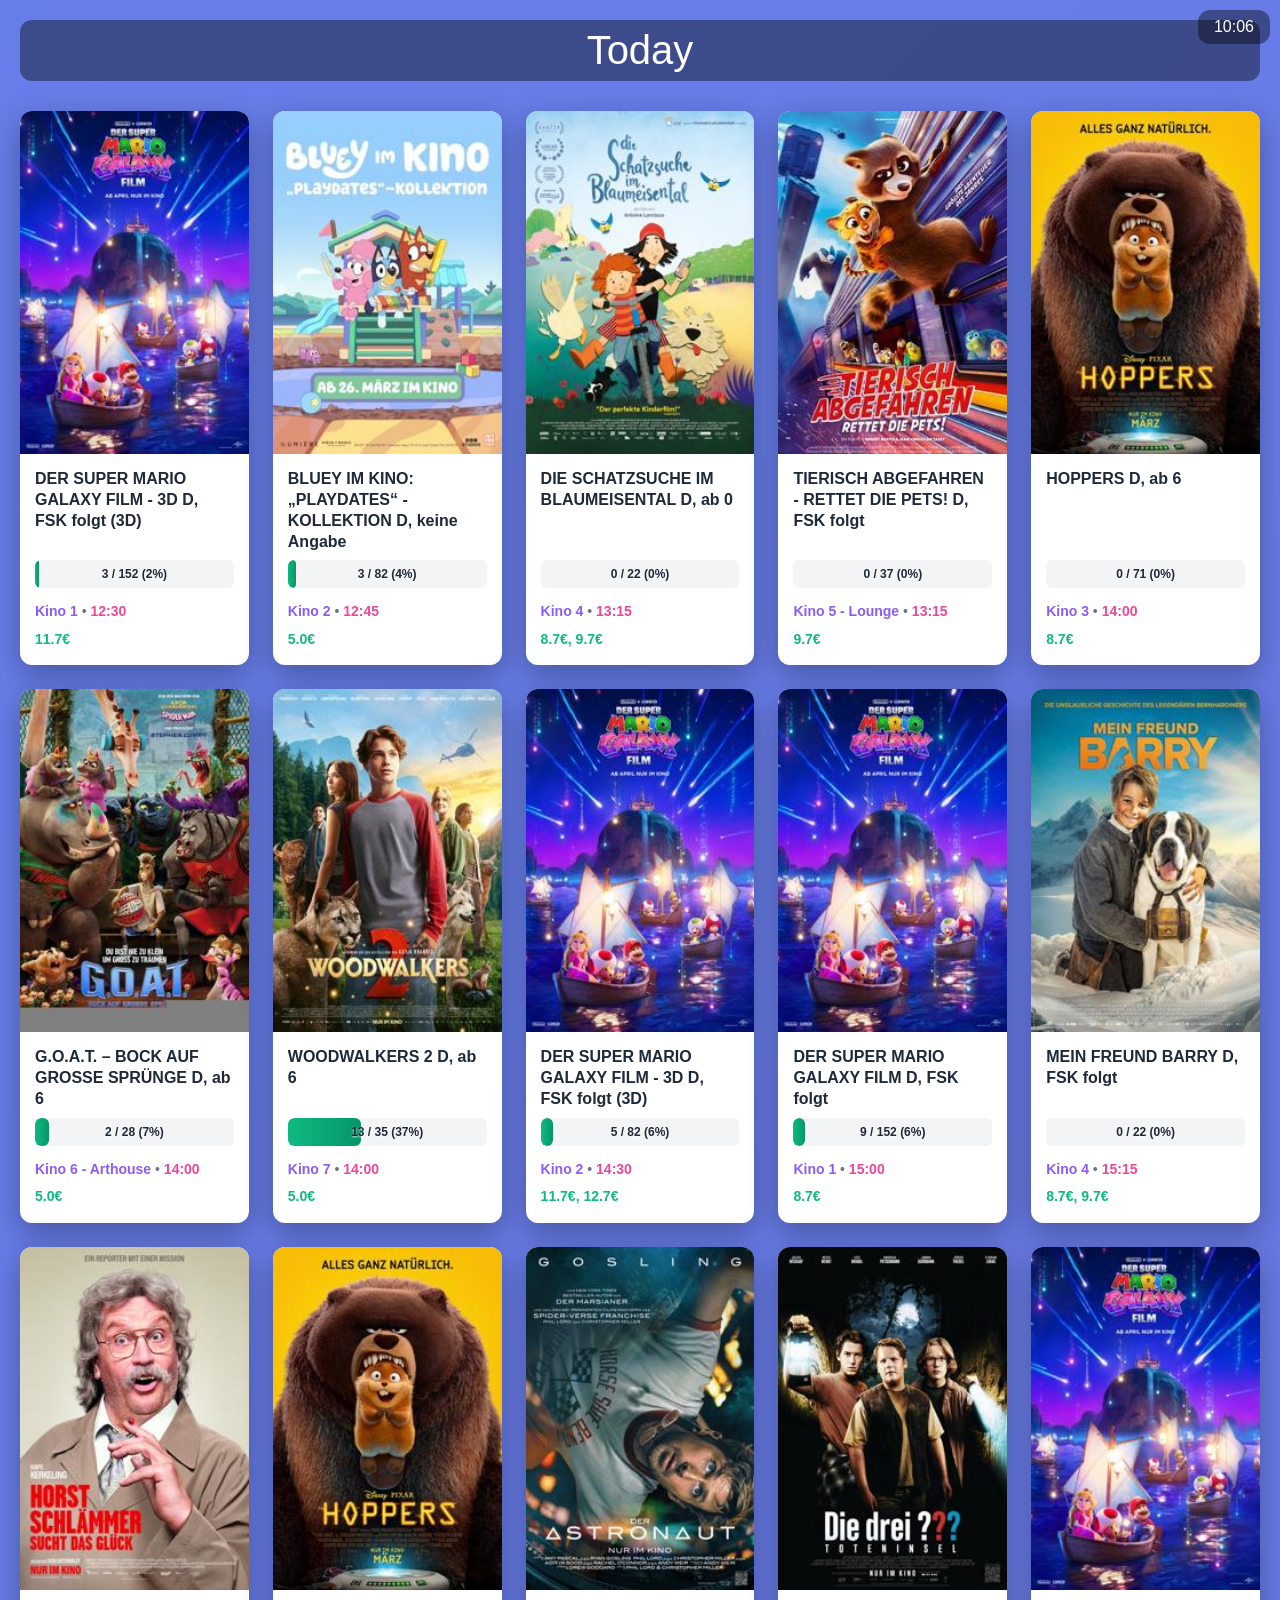
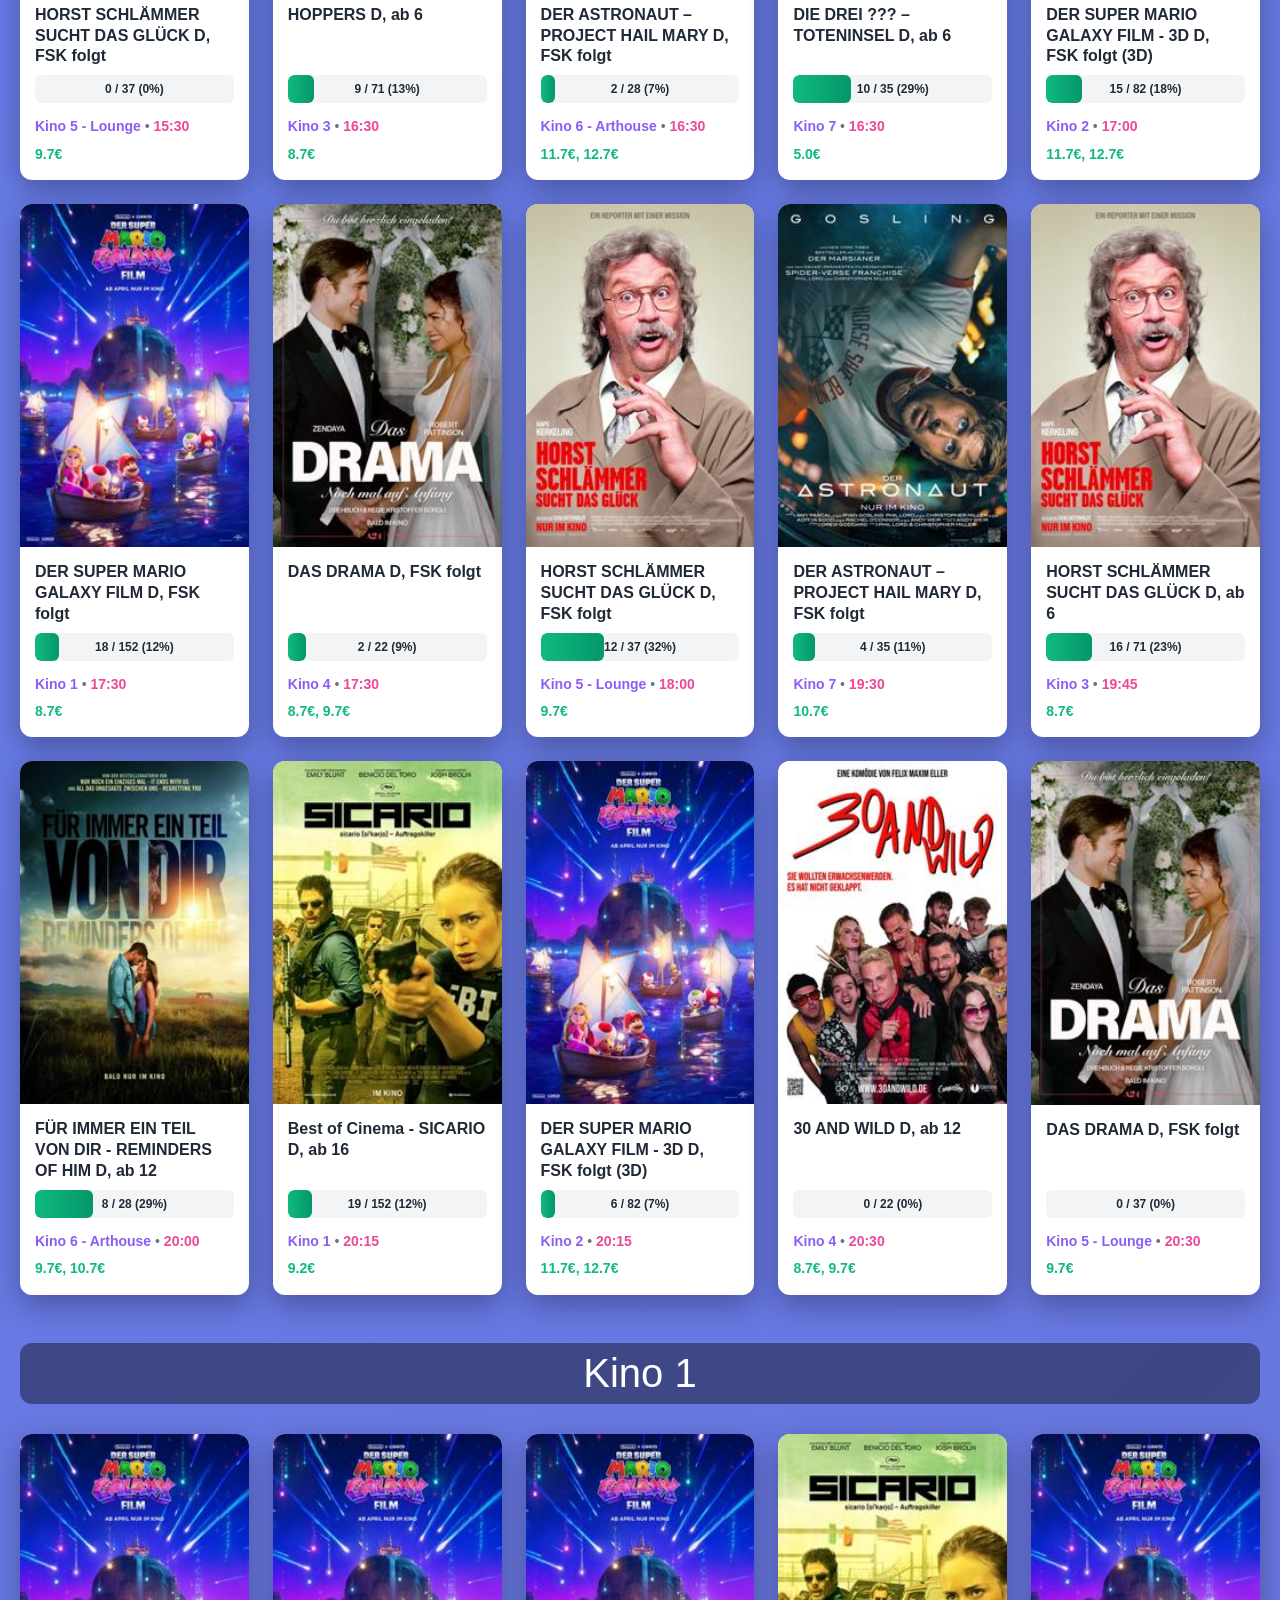
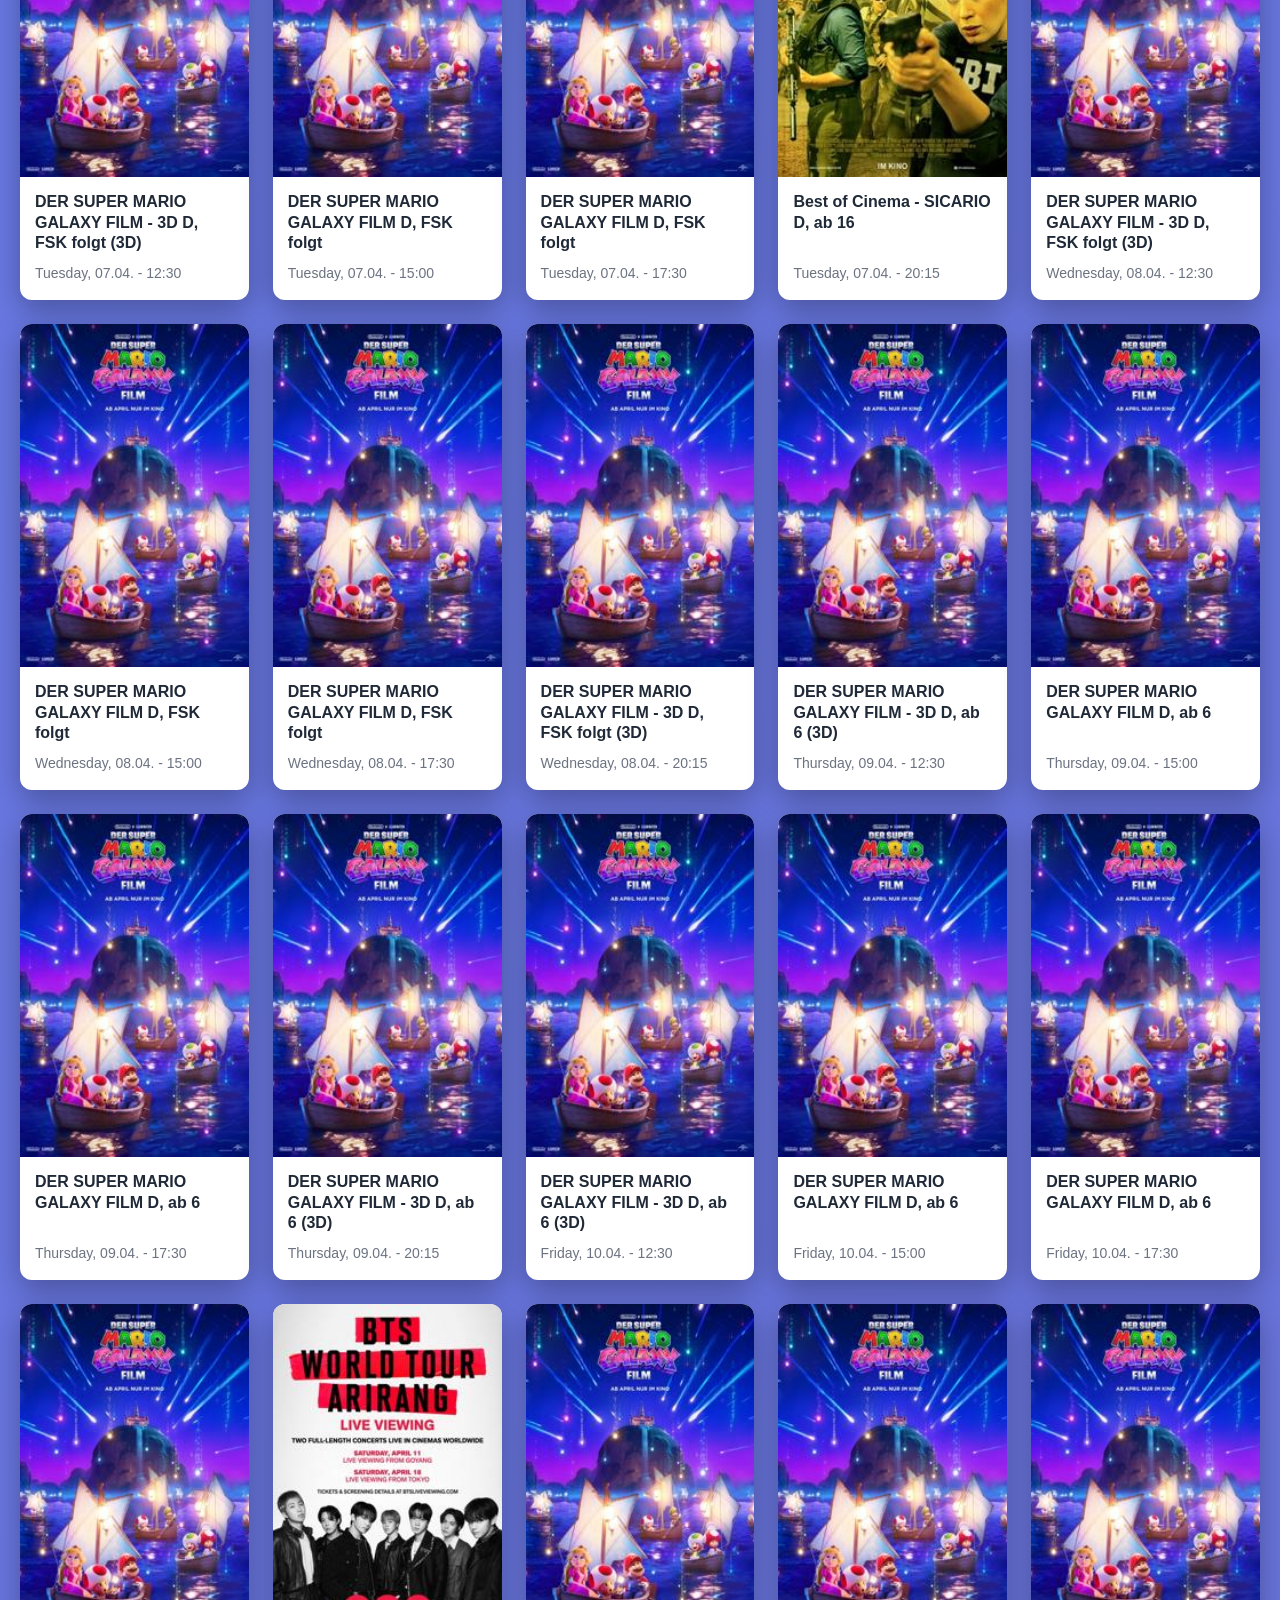
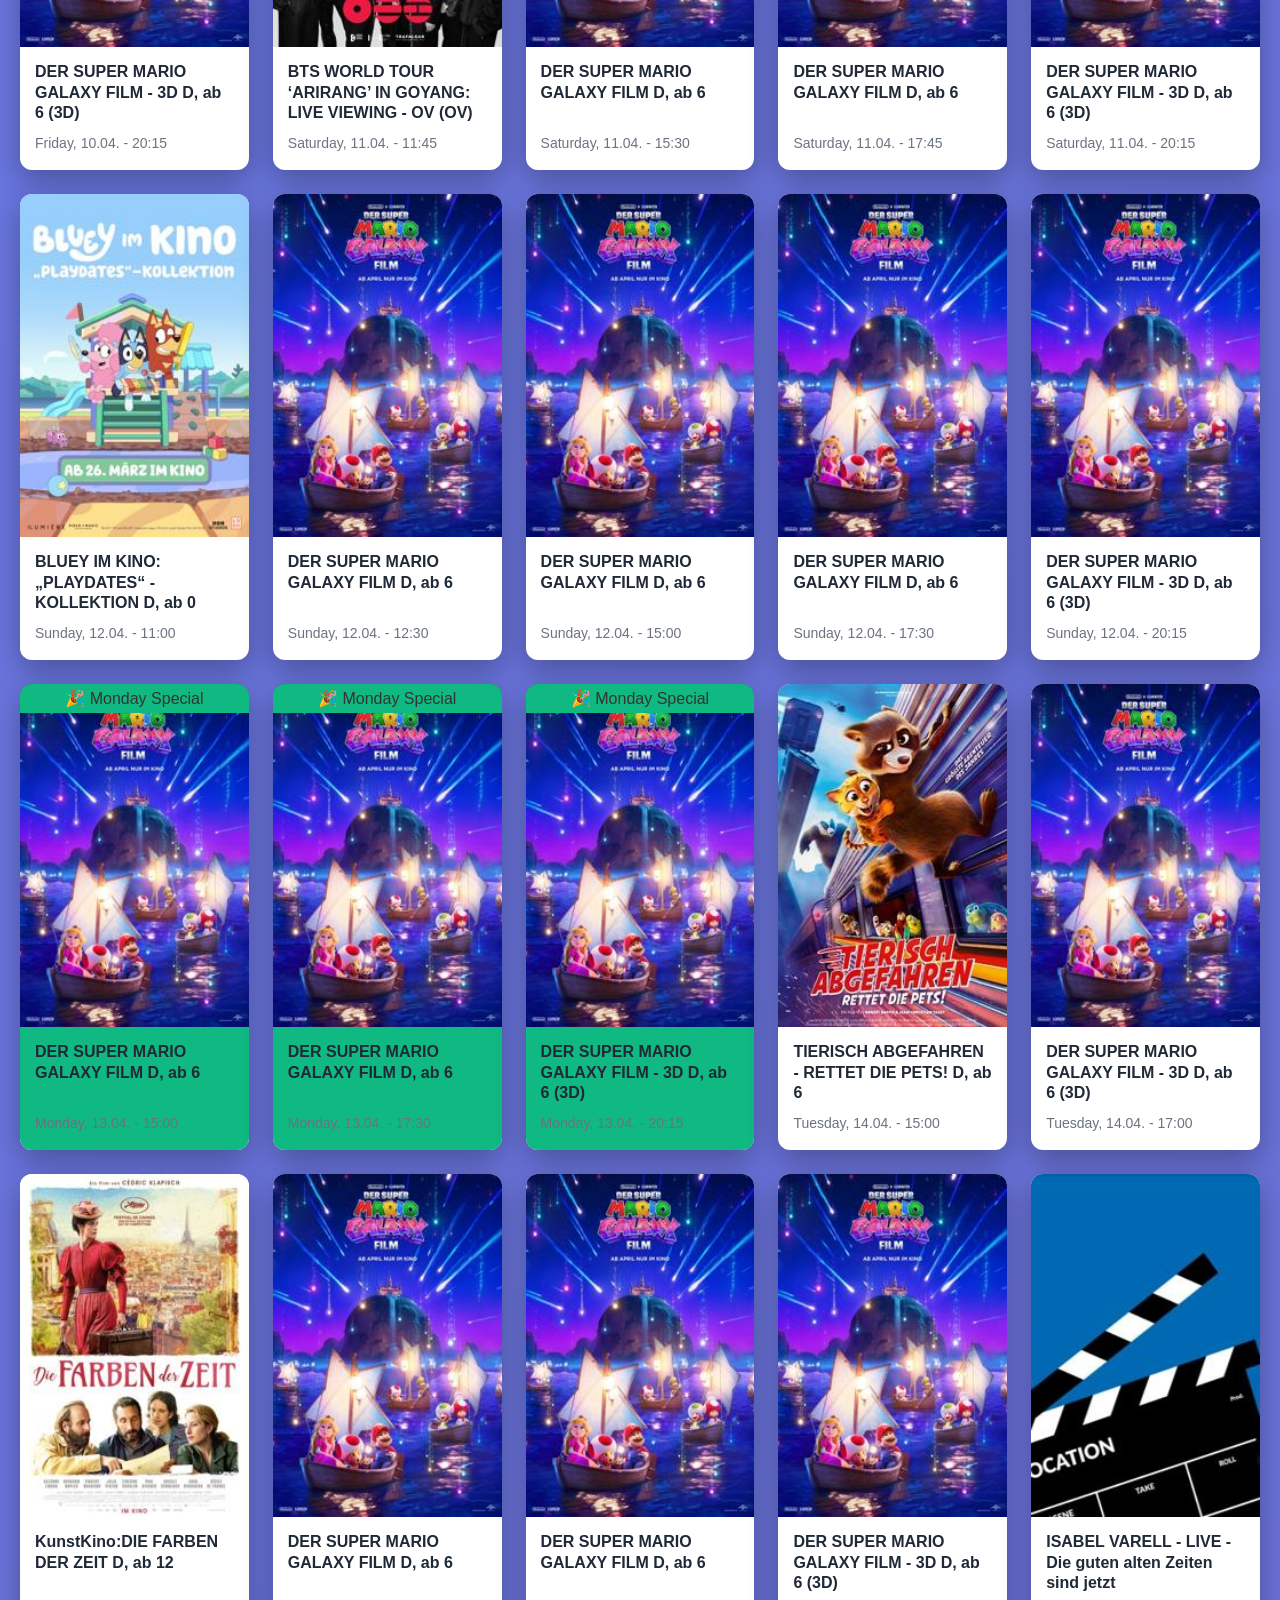
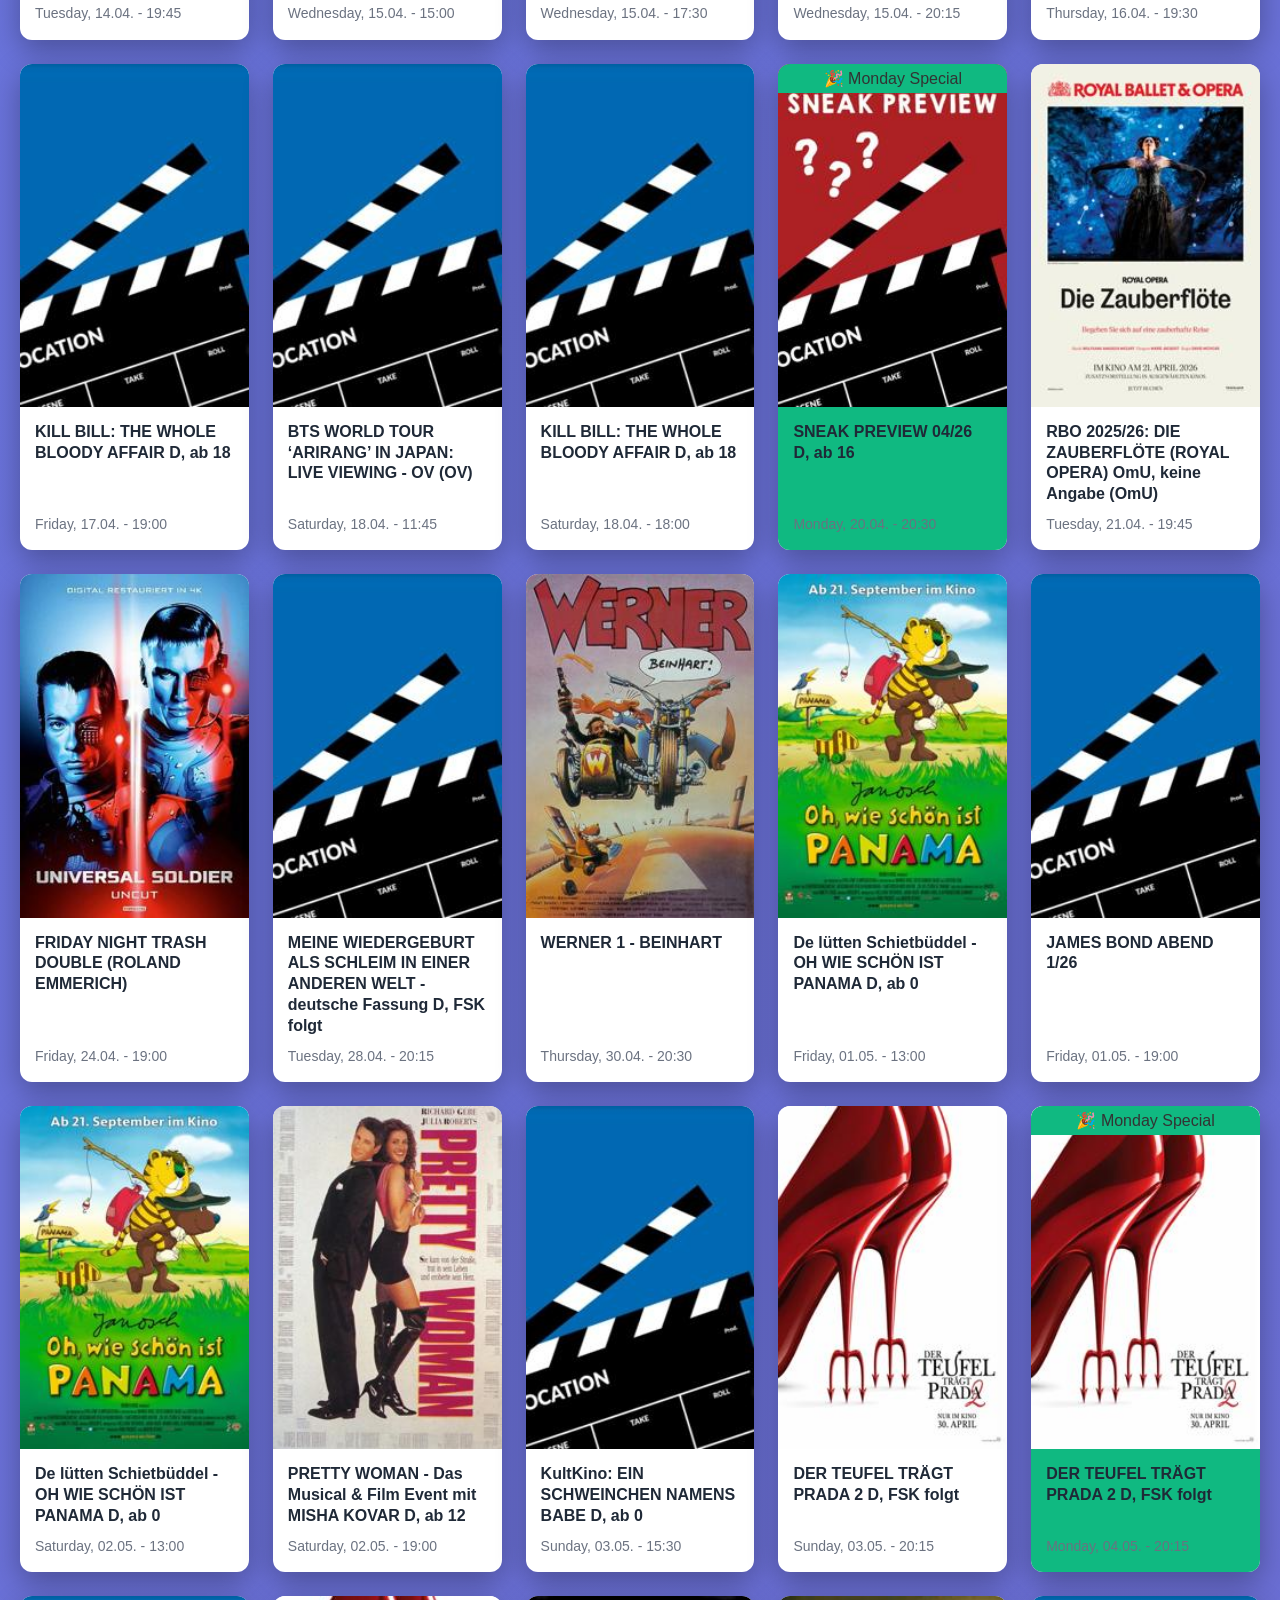
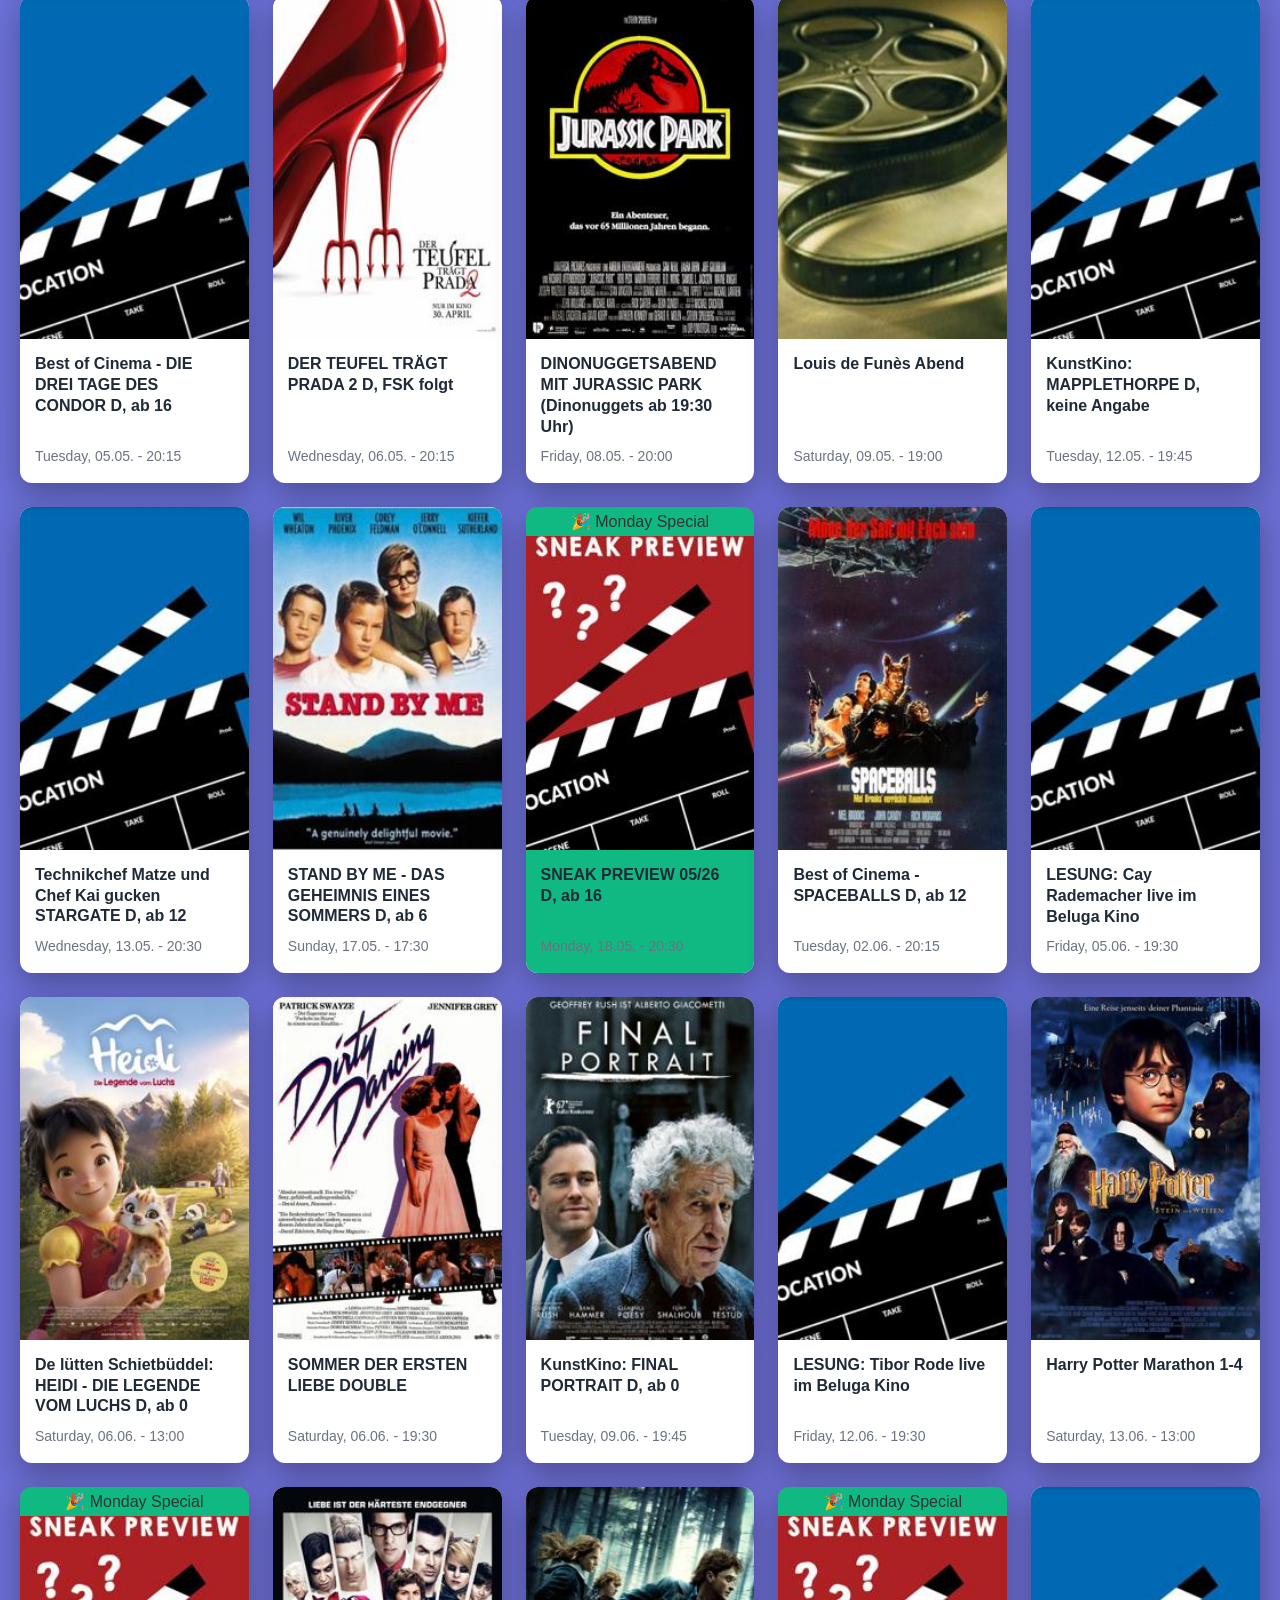
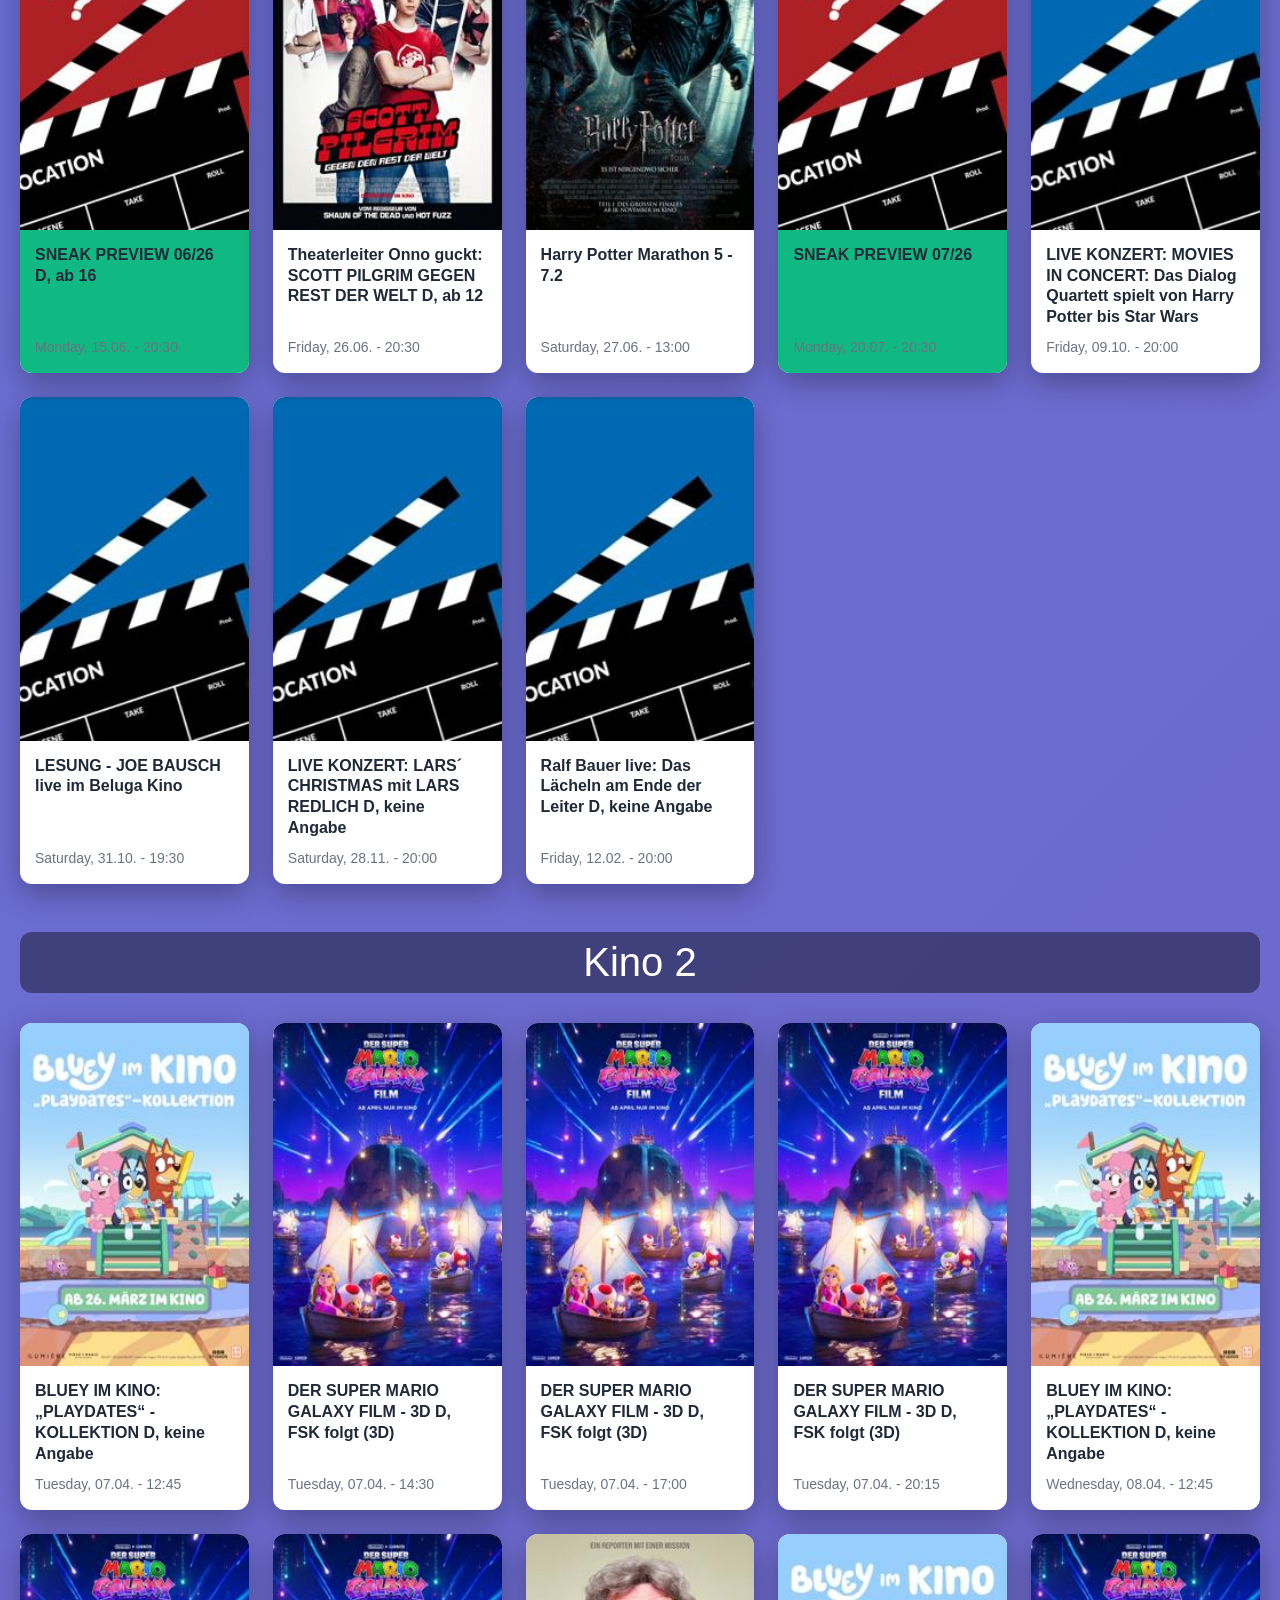
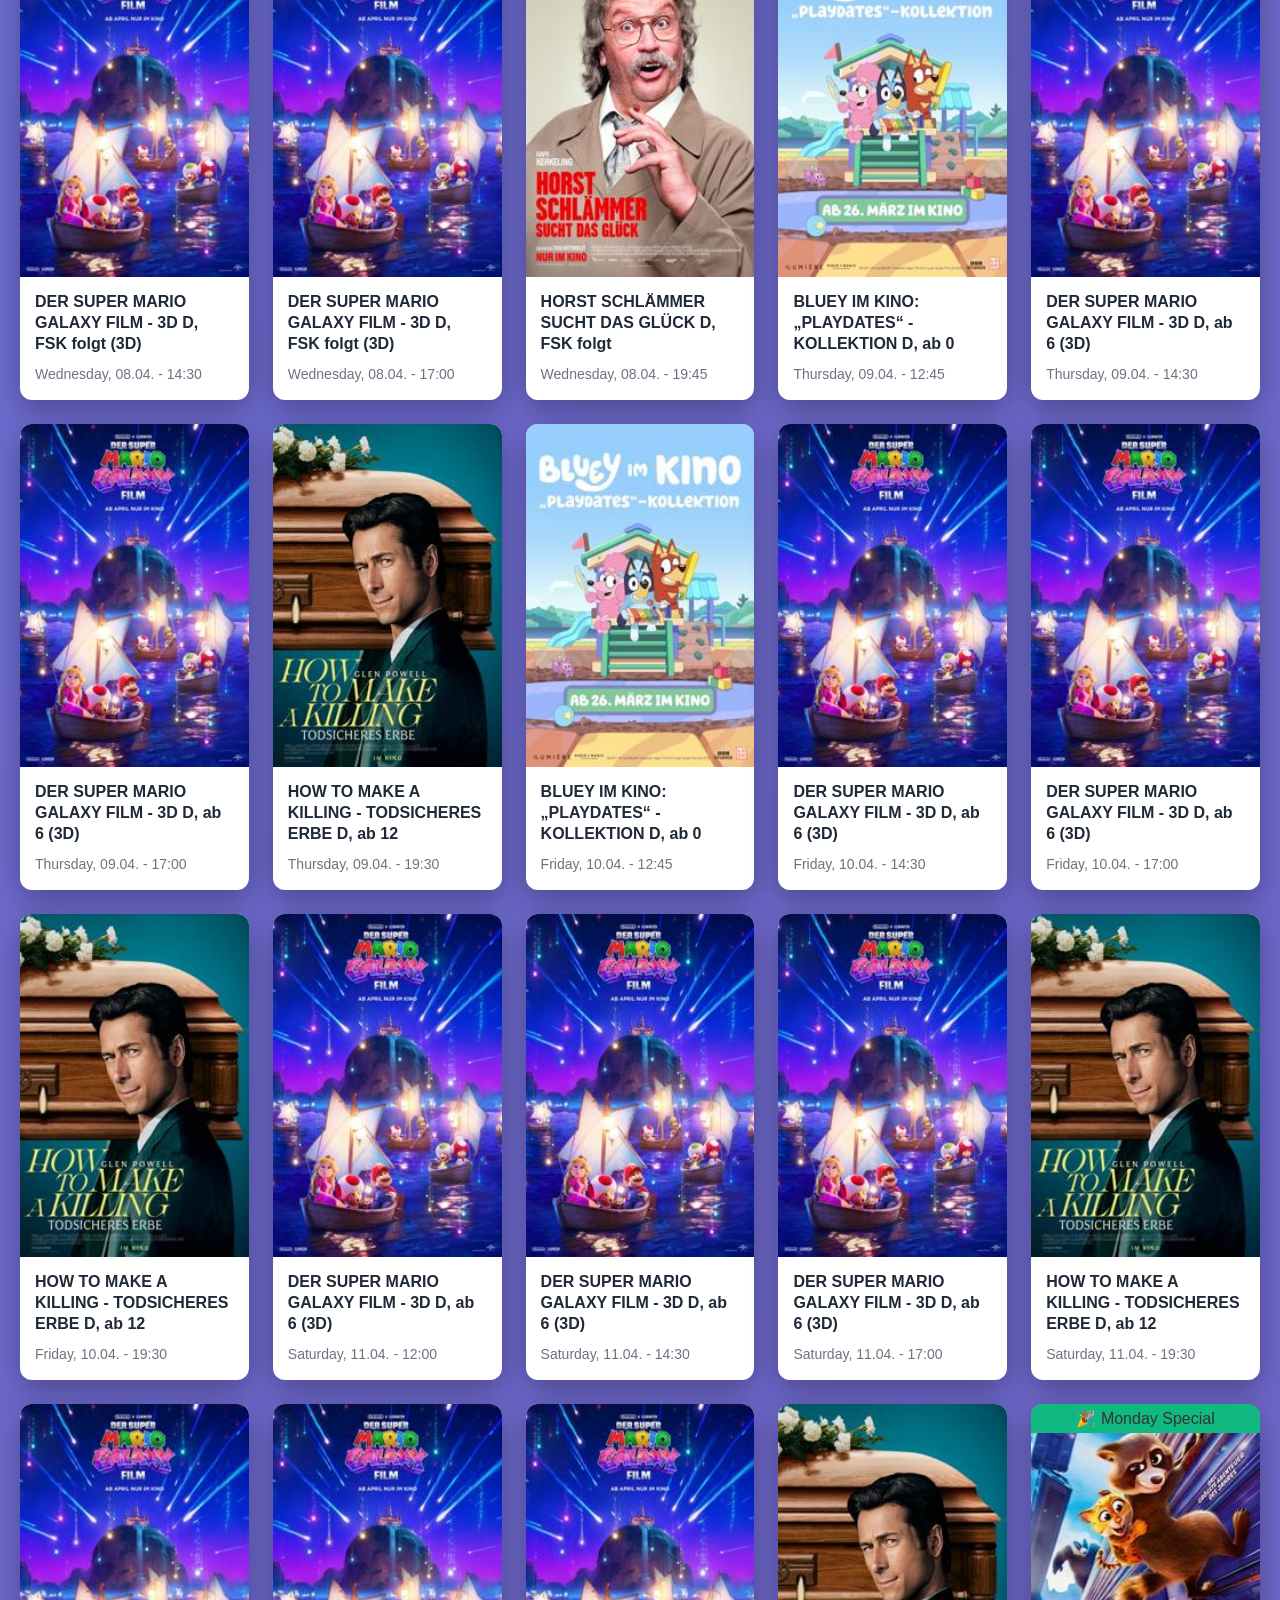
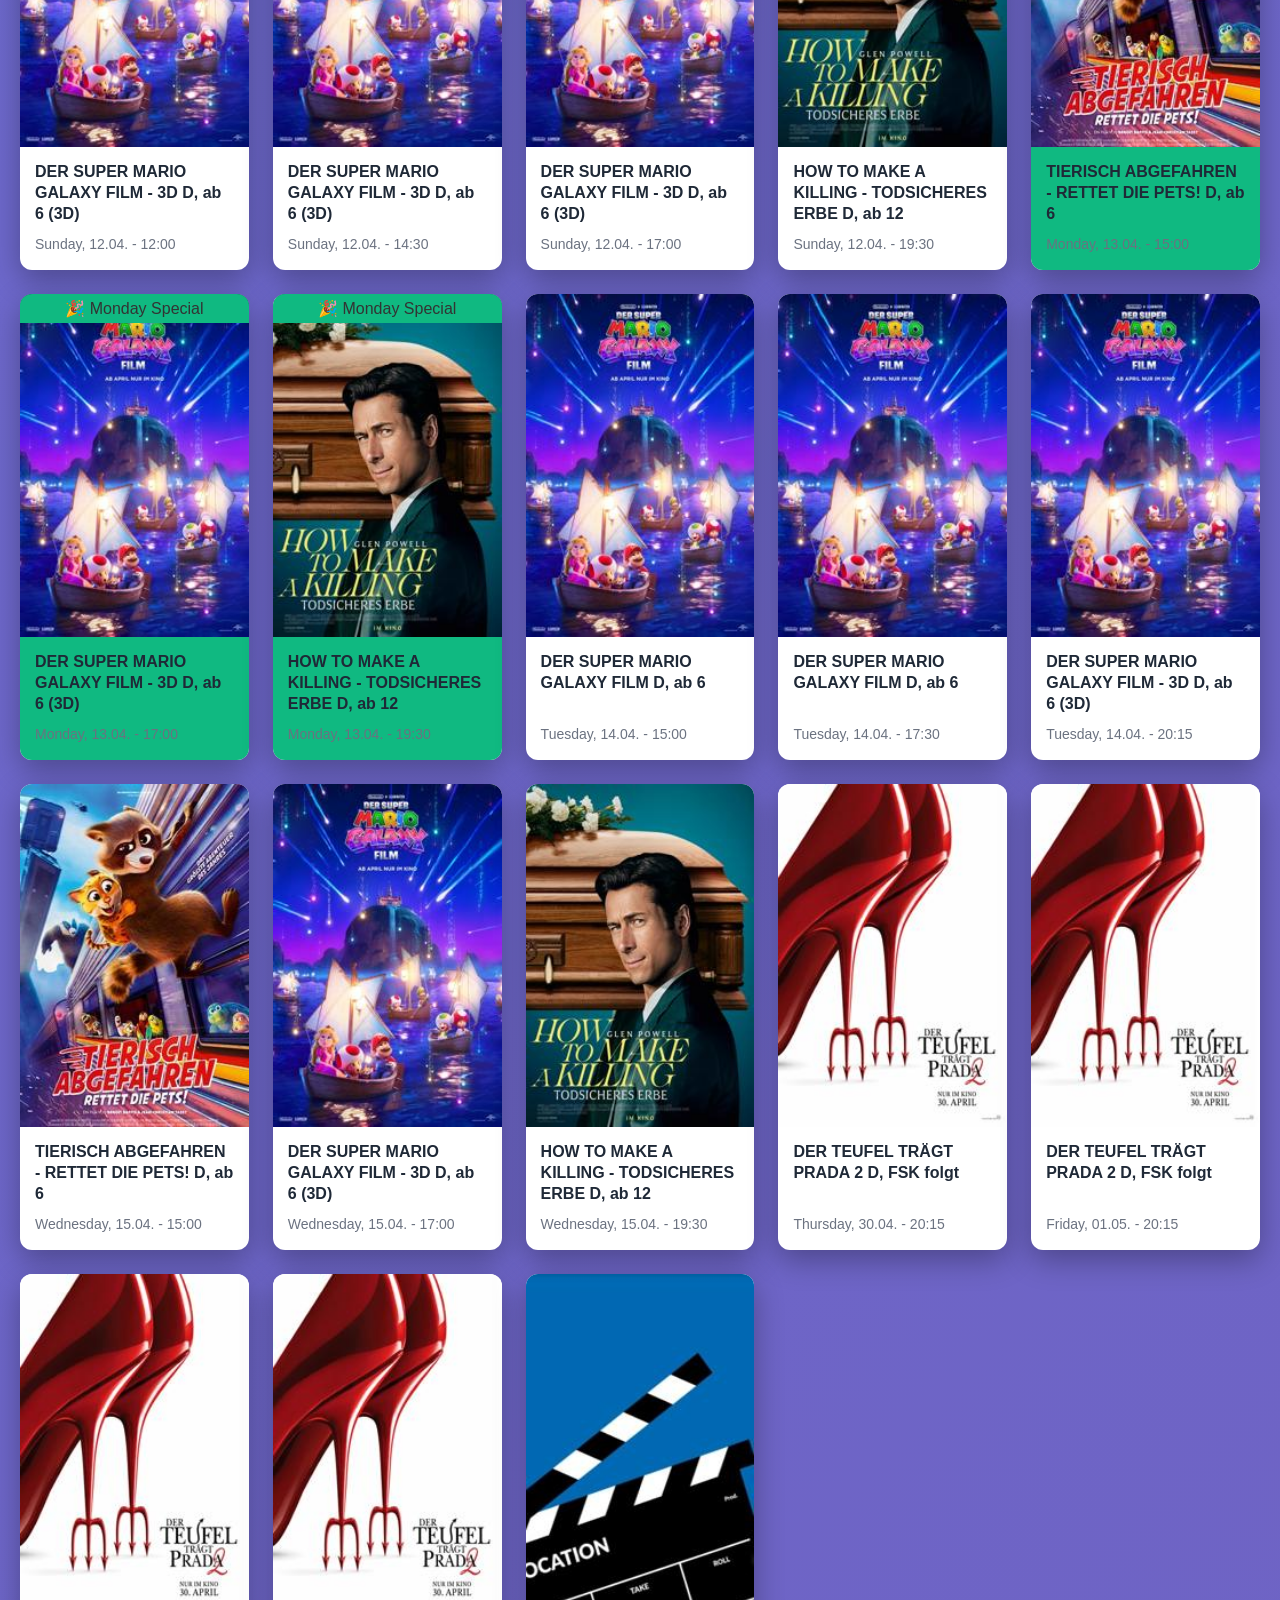
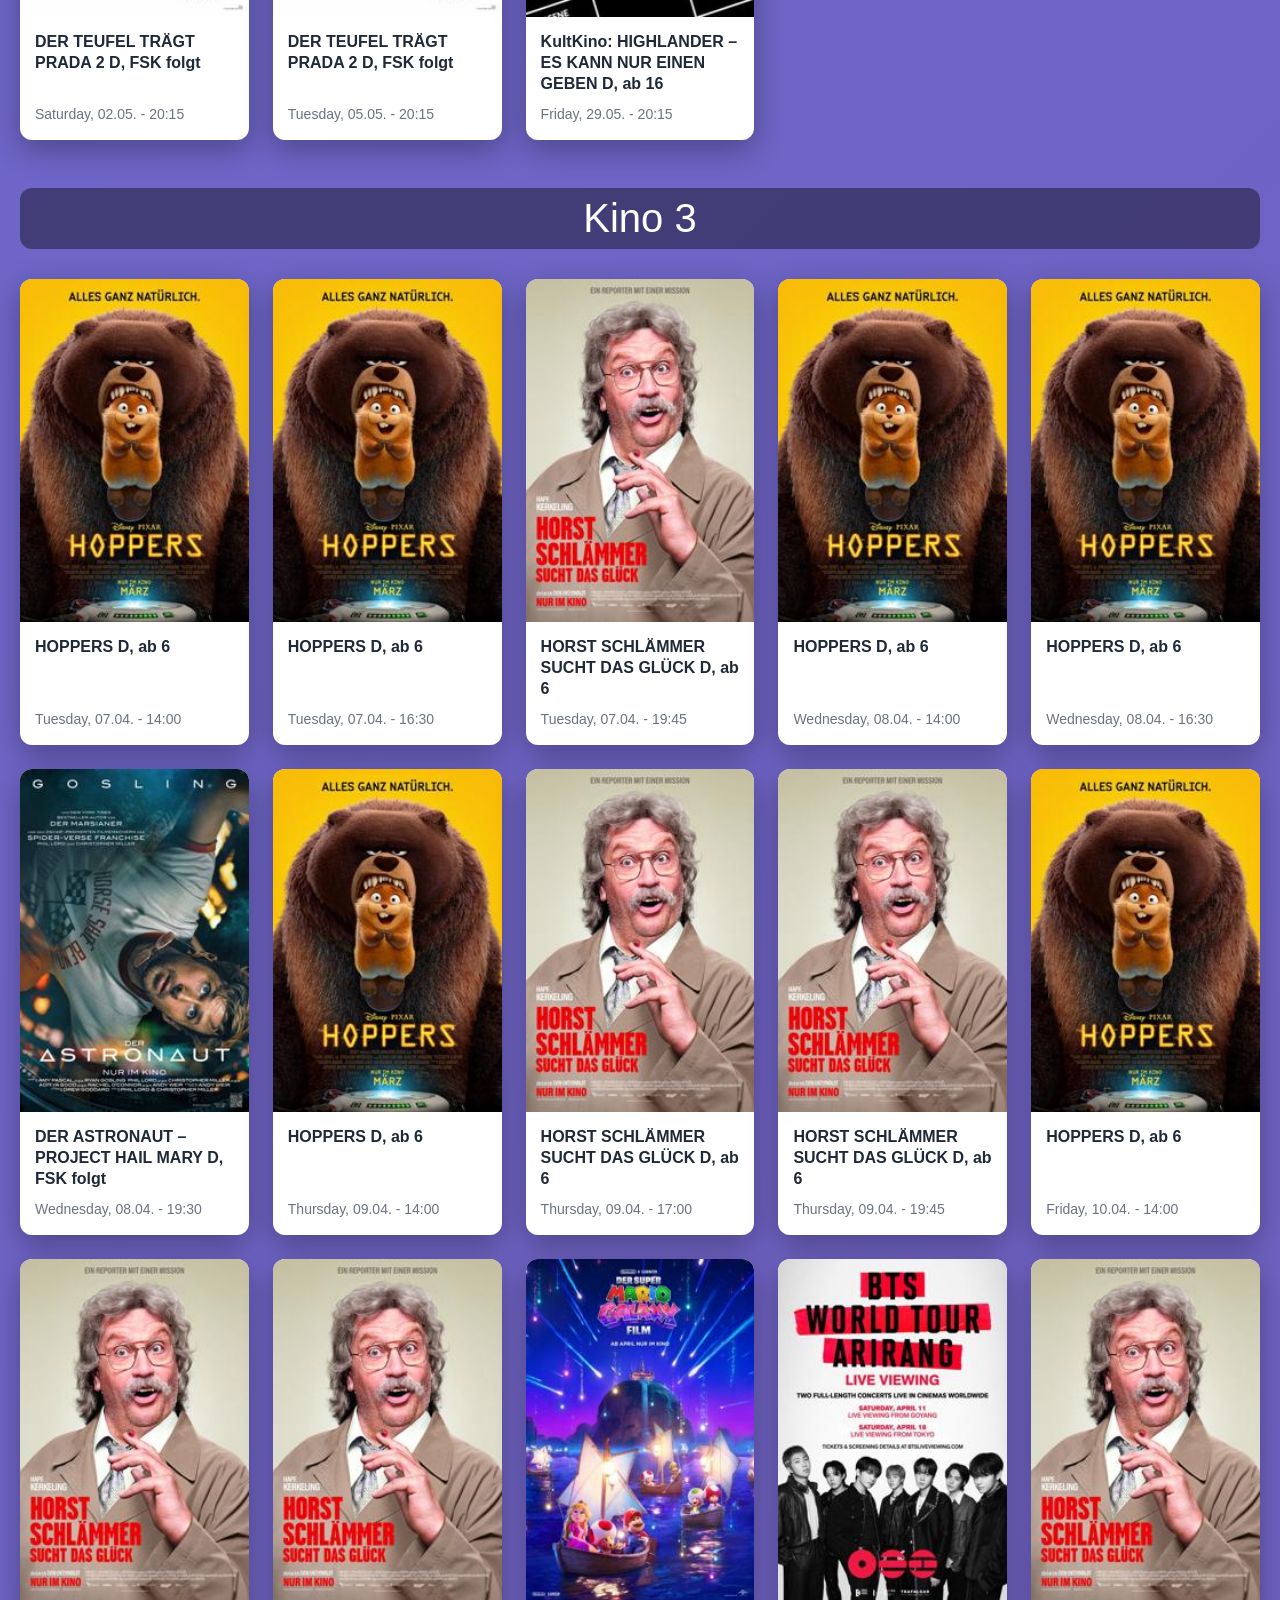
==== commit 3ec8e611: "add content" ====
--- a/content/beluga/index.html
+++ b/content/beluga/index.html
@@ -247,24 +247,398 @@
             <h1>Today</h1>
             <div class="movies-grid">
                 <div class="movie-card">
-                    <a href="https://booking.cinetixx.de/frontend/index.html?cinemaId=301802645&showId=3488177546&bgswitch=false&resize=false">
-                        <img src="images/3365051369.jpg" alt="ACH, DIESE LÜCKE, DIESE ENTSETZLICHE LÜCKE D, ab 6" class="movie-poster">
+                    <a href="https://booking.cinetixx.de/frontend/index.html?cinemaId=301802645&showId=3464749197&bgswitch=false&resize=false">
+                        <img src="images/3354178682.jpg" alt="DER SUPER MARIO GALAXY FILM - 3D D, FSK folgt (3D)" class="movie-poster">
                     </a>
                     <div class="movie-info">
-                        <h2 class="movie-title">ACH, DIESE LÜCKE, DIESE ENTSETZLICHE LÜCKE D, ab 6</h2>
+                        <h2 class="movie-title">DER SUPER MARIO GALAXY FILM - 3D D, FSK folgt (3D)</h2>
+                        <div class="seat-bar-container">
+                            <div class="seat-bar-fill "
+                                style="width: 2%;"></div>
+                            <span class="seat-bar-label">3 / 152 (2%)</span>
+                        </div>
+                        <div class="movie-details">
+                            <span class="cinema-name">Kino 1</span> • <span class="movie-time">12:30</span>
+                            <span class="movie-price">11.7€</span>
+                        </div>
+                    </div>
+                </div>
+                <div class="movie-card">
+                    <a href="https://booking.cinetixx.de/frontend/index.html?cinemaId=301802645&showId=3488185235&bgswitch=false&resize=false">
+                        <img src="images/3493167511.jpg" alt="BLUEY IM KINO: „PLAYDATES“ - KOLLEKTION D, keine Angabe" class="movie-poster">
+                    </a>
+                    <div class="movie-info">
+                        <h2 class="movie-title">BLUEY IM KINO: „PLAYDATES“ - KOLLEKTION D, keine Angabe</h2>
+                        <div class="seat-bar-container">
+                            <div class="seat-bar-fill "
+                                style="width: 4%;"></div>
+                            <span class="seat-bar-label">3 / 82 (4%)</span>
+                        </div>
+                        <div class="movie-details">
+                            <span class="cinema-name">Kino 2</span> • <span class="movie-time">12:45</span>
+                            <span class="movie-price">5.0€</span>
+                        </div>
+                    </div>
+                </div>
+                <div class="movie-card">
+                    <a href="https://booking.cinetixx.de/frontend/index.html?cinemaId=301802645&showId=3488185284&bgswitch=false&resize=false">
+                        <img src="images/3448234502.jpg" alt="DIE SCHATZSUCHE IM BLAUMEISENTAL D, ab 0" class="movie-poster">
+                    </a>
+                    <div class="movie-info">
+                        <h2 class="movie-title">DIE SCHATZSUCHE IM BLAUMEISENTAL D, ab 0</h2>
+                        <div class="seat-bar-container">
+                            <div class="seat-bar-fill "
+                                style="width: 0%;"></div>
+                            <span class="seat-bar-label">0 / 22 (0%)</span>
+                        </div>
+                        <div class="movie-details">
+                            <span class="cinema-name">Kino 4</span> • <span class="movie-time">13:15</span>
+                            <span class="movie-price">8.7€, 9.7€</span>
+                        </div>
+                    </div>
+                </div>
+                <div class="movie-card">
+                    <a href="https://booking.cinetixx.de/frontend/index.html?cinemaId=301802645&showId=3488185332&bgswitch=false&resize=false">
+                        <img src="images/3440495809.jpg" alt="TIERISCH ABGEFAHREN - RETTET DIE PETS! D, FSK folgt" class="movie-poster">
+                    </a>
+                    <div class="movie-info">
+                        <h2 class="movie-title">TIERISCH ABGEFAHREN - RETTET DIE PETS! D, FSK folgt</h2>
+                        <div class="seat-bar-container">
+                            <div class="seat-bar-fill "
+                                style="width: 0%;"></div>
+                            <span class="seat-bar-label">0 / 37 (0%)</span>
+                        </div>
+                        <div class="movie-details">
+                            <span class="cinema-name">Kino 5 - Lounge</span> • <span class="movie-time">13:15</span>
+                            <span class="movie-price">9.7€</span>
+                        </div>
+                    </div>
+                </div>
+                <div class="movie-card">
+                    <a href="https://booking.cinetixx.de/frontend/index.html?cinemaId=301802645&showId=3488185243&bgswitch=false&resize=false">
+                        <img src="images/3380875904.jpg" alt="HOPPERS D, ab 6" class="movie-poster">
+                    </a>
+                    <div class="movie-info">
+                        <h2 class="movie-title">HOPPERS D, ab 6</h2>
+                        <div class="seat-bar-container">
+                            <div class="seat-bar-fill "
+                                style="width: 0%;"></div>
+                            <span class="seat-bar-label">0 / 71 (0%)</span>
+                        </div>
+                        <div class="movie-details">
+                            <span class="cinema-name">Kino 3</span> • <span class="movie-time">14:00</span>
+                            <span class="movie-price">8.7€</span>
+                        </div>
+                    </div>
+                </div>
+                <div class="movie-card">
+                    <a href="https://booking.cinetixx.de/frontend/index.html?cinemaId=301802645&showId=3488185413&bgswitch=false&resize=false">
+                        <img src="images/3362770252.jpg" alt="G.O.A.T. – BOCK AUF GROSSE SPRÜNGE D, ab 6" class="movie-poster">
+                    </a>
+                    <div class="movie-info">
+                        <h2 class="movie-title">G.O.A.T. – BOCK AUF GROSSE SPRÜNGE D, ab 6</h2>
+                        <div class="seat-bar-container">
+                            <div class="seat-bar-fill "
+                                style="width: 7%;"></div>
+                            <span class="seat-bar-label">2 / 28 (7%)</span>
+                        </div>
+                        <div class="movie-details">
+                            <span class="cinema-name">Kino 6 - Arthouse</span> • <span class="movie-time">14:00</span>
+                            <span class="movie-price">5.0€</span>
+                        </div>
+                    </div>
+                </div>
+                <div class="movie-card">
+                    <a href="https://booking.cinetixx.de/frontend/index.html?cinemaId=301802645&showId=3488185432&bgswitch=false&resize=false">
+                        <img src="images/3367584080.jpg" alt="WOODWALKERS 2 D, ab 6" class="movie-poster">
+                    </a>
+                    <div class="movie-info">
+                        <h2 class="movie-title">WOODWALKERS 2 D, ab 6</h2>
+                        <div class="seat-bar-container">
+                            <div class="seat-bar-fill "
+                                style="width: 37%;"></div>
+                            <span class="seat-bar-label">13 / 35 (37%)</span>
+                        </div>
+                        <div class="movie-details">
+                            <span class="cinema-name">Kino 7</span> • <span class="movie-time">14:00</span>
+                            <span class="movie-price">5.0€</span>
+                        </div>
+                    </div>
+                </div>
+                <div class="movie-card">
+                    <a href="https://booking.cinetixx.de/frontend/index.html?cinemaId=301802645&showId=3464749231&bgswitch=false&resize=false">
+                        <img src="images/3354178682.jpg" alt="DER SUPER MARIO GALAXY FILM - 3D D, FSK folgt (3D)" class="movie-poster">
+                    </a>
+                    <div class="movie-info">
+                        <h2 class="movie-title">DER SUPER MARIO GALAXY FILM - 3D D, FSK folgt (3D)</h2>
+                        <div class="seat-bar-container">
+                            <div class="seat-bar-fill "
+                                style="width: 6%;"></div>
+                            <span class="seat-bar-label">5 / 82 (6%)</span>
+                        </div>
+                        <div class="movie-details">
+                            <span class="cinema-name">Kino 2</span> • <span class="movie-time">14:30</span>
+                            <span class="movie-price">11.7€, 12.7€</span>
+                        </div>
+                    </div>
+                </div>
+                <div class="movie-card">
+                    <a href="https://booking.cinetixx.de/frontend/index.html?cinemaId=301802645&showId=3464749215&bgswitch=false&resize=false">
+                        <img src="images/3354178682.jpg" alt="DER SUPER MARIO GALAXY FILM D, FSK folgt" class="movie-poster">
+                    </a>
+                    <div class="movie-info">
+                        <h2 class="movie-title">DER SUPER MARIO GALAXY FILM D, FSK folgt</h2>
+                        <div class="seat-bar-container">
+                            <div class="seat-bar-fill "
+                                style="width: 6%;"></div>
+                            <span class="seat-bar-label">9 / 152 (6%)</span>
+                        </div>
+                        <div class="movie-details">
+                            <span class="cinema-name">Kino 1</span> • <span class="movie-time">15:00</span>
+                            <span class="movie-price">8.7€</span>
+                        </div>
+                    </div>
+                </div>
+                <div class="movie-card">
+                    <a href="https://booking.cinetixx.de/frontend/index.html?cinemaId=301802645&showId=3488185302&bgswitch=false&resize=false">
+                        <img src="images/3367585912.jpg" alt="MEIN FREUND BARRY D, FSK folgt" class="movie-poster">
+                    </a>
+                    <div class="movie-info">
+                        <h2 class="movie-title">MEIN FREUND BARRY D, FSK folgt</h2>
+                        <div class="seat-bar-container">
+                            <div class="seat-bar-fill "
+                                style="width: 0%;"></div>
+                            <span class="seat-bar-label">0 / 22 (0%)</span>
+                        </div>
+                        <div class="movie-details">
+                            <span class="cinema-name">Kino 4</span> • <span class="movie-time">15:15</span>
+                            <span class="movie-price">8.7€, 9.7€</span>
+                        </div>
+                    </div>
+                </div>
+                <div class="movie-card">
+                    <a href="https://booking.cinetixx.de/frontend/index.html?cinemaId=301802645&showId=3488185346&bgswitch=false&resize=false">
+                        <img src="images/3434395006.jpg" alt="HORST SCHLÄMMER SUCHT DAS GLÜCK D, FSK folgt" class="movie-poster">
+                    </a>
+                    <div class="movie-info">
+                        <h2 class="movie-title">HORST SCHLÄMMER SUCHT DAS GLÜCK D, FSK folgt</h2>
+                        <div class="seat-bar-container">
+                            <div class="seat-bar-fill "
+                                style="width: 0%;"></div>
+                            <span class="seat-bar-label">0 / 37 (0%)</span>
+                        </div>
+                        <div class="movie-details">
+                            <span class="cinema-name">Kino 5 - Lounge</span> • <span class="movie-time">15:30</span>
+                            <span class="movie-price">9.7€</span>
+                        </div>
+                    </div>
+                </div>
+                <div class="movie-card">
+                    <a href="https://booking.cinetixx.de/frontend/index.html?cinemaId=301802645&showId=3488185252&bgswitch=false&resize=false">
+                        <img src="images/3380875904.jpg" alt="HOPPERS D, ab 6" class="movie-poster">
+                    </a>
+                    <div class="movie-info">
+                        <h2 class="movie-title">HOPPERS D, ab 6</h2>
+                        <div class="seat-bar-container">
+                            <div class="seat-bar-fill "
+                                style="width: 13%;"></div>
+                            <span class="seat-bar-label">9 / 71 (13%)</span>
+                        </div>
+                        <div class="movie-details">
+                            <span class="cinema-name">Kino 3</span> • <span class="movie-time">16:30</span>
+                            <span class="movie-price">8.7€</span>
+                        </div>
+                    </div>
+                </div>
+                <div class="movie-card">
+                    <a href="https://booking.cinetixx.de/frontend/index.html?cinemaId=301802645&showId=3488185419&bgswitch=false&resize=false">
+                        <img src="images/3358245841.jpg" alt="DER ASTRONAUT – PROJECT HAIL MARY D, FSK folgt" class="movie-poster">
+                    </a>
+                    <div class="movie-info">
+                        <h2 class="movie-title">DER ASTRONAUT – PROJECT HAIL MARY D, FSK folgt</h2>
+                        <div class="seat-bar-container">
+                            <div class="seat-bar-fill "
+                                style="width: 7%;"></div>
+                            <span class="seat-bar-label">2 / 28 (7%)</span>
+                        </div>
+                        <div class="movie-details">
+                            <span class="cinema-name">Kino 6 - Arthouse</span> • <span class="movie-time">16:30</span>
+                            <span class="movie-price">11.7€, 12.7€</span>
+                        </div>
+                    </div>
+                </div>
+                <div class="movie-card">
+                    <a href="https://booking.cinetixx.de/frontend/index.html?cinemaId=301802645&showId=3488185438&bgswitch=false&resize=false">
+                        <img src="images/3347861243.jpg" alt="DIE DREI ??? – TOTENINSEL D, ab 6" class="movie-poster">
+                    </a>
+                    <div class="movie-info">
+                        <h2 class="movie-title">DIE DREI ??? – TOTENINSEL D, ab 6</h2>
+                        <div class="seat-bar-container">
+                            <div class="seat-bar-fill "
+                                style="width: 29%;"></div>
+                            <span class="seat-bar-label">10 / 35 (29%)</span>
+                        </div>
+                        <div class="movie-details">
+                            <span class="cinema-name">Kino 7</span> • <span class="movie-time">16:30</span>
+                            <span class="movie-price">5.0€</span>
+                        </div>
+                    </div>
+                </div>
+                <div class="movie-card">
+                    <a href="https://booking.cinetixx.de/frontend/index.html?cinemaId=301802645&showId=3464749255&bgswitch=false&resize=false">
+                        <img src="images/3354178682.jpg" alt="DER SUPER MARIO GALAXY FILM - 3D D, FSK folgt (3D)" class="movie-poster">
+                    </a>
+                    <div class="movie-info">
+                        <h2 class="movie-title">DER SUPER MARIO GALAXY FILM - 3D D, FSK folgt (3D)</h2>
                         <div class="seat-bar-container">
                             <div class="seat-bar-fill "
                                 style="width: 18%;"></div>
-                            <span class="seat-bar-label">13 / 71 (18%)</span>
+                            <span class="seat-bar-label">15 / 82 (18%)</span>
                         </div>
                         <div class="movie-details">
-                            <span class="cinema-name">Kino 3</span> • <span class="movie-time">11:00</span>
-                            <span class="movie-price">11.3€</span>
-                        </div>
-                    </div>
-                </div>
-                <div class="movie-card">
-                    <a href="https://booking.cinetixx.de/frontend/index.html?cinemaId=301802645&showId=3490301300&bgswitch=false&resize=false">
+                            <span class="cinema-name">Kino 2</span> • <span class="movie-time">17:00</span>
+                            <span class="movie-price">11.7€, 12.7€</span>
+                        </div>
+                    </div>
+                </div>
+                <div class="movie-card">
+                    <a href="https://booking.cinetixx.de/frontend/index.html?cinemaId=301802645&showId=3464749225&bgswitch=false&resize=false">
+                        <img src="images/3354178682.jpg" alt="DER SUPER MARIO GALAXY FILM D, FSK folgt" class="movie-poster">
+                    </a>
+                    <div class="movie-info">
+                        <h2 class="movie-title">DER SUPER MARIO GALAXY FILM D, FSK folgt</h2>
+                        <div class="seat-bar-container">
+                            <div class="seat-bar-fill "
+                                style="width: 12%;"></div>
+                            <span class="seat-bar-label">18 / 152 (12%)</span>
+                        </div>
+                        <div class="movie-details">
+                            <span class="cinema-name">Kino 1</span> • <span class="movie-time">17:30</span>
+                            <span class="movie-price">8.7€</span>
+                        </div>
+                    </div>
+                </div>
+                <div class="movie-card">
+                    <a href="https://booking.cinetixx.de/frontend/index.html?cinemaId=301802645&showId=3488185316&bgswitch=false&resize=false">
+                        <img src="images/3449950723.jpg" alt="DAS DRAMA D, FSK folgt" class="movie-poster">
+                    </a>
+                    <div class="movie-info">
+                        <h2 class="movie-title">DAS DRAMA D, FSK folgt</h2>
+                        <div class="seat-bar-container">
+                            <div class="seat-bar-fill "
+                                style="width: 9%;"></div>
+                            <span class="seat-bar-label">2 / 22 (9%)</span>
+                        </div>
+                        <div class="movie-details">
+                            <span class="cinema-name">Kino 4</span> • <span class="movie-time">17:30</span>
+                            <span class="movie-price">8.7€, 9.7€</span>
+                        </div>
+                    </div>
+                </div>
+                <div class="movie-card">
+                    <a href="https://booking.cinetixx.de/frontend/index.html?cinemaId=301802645&showId=3488185360&bgswitch=false&resize=false">
+                        <img src="images/3434395006.jpg" alt="HORST SCHLÄMMER SUCHT DAS GLÜCK D, FSK folgt" class="movie-poster">
+                    </a>
+                    <div class="movie-info">
+                        <h2 class="movie-title">HORST SCHLÄMMER SUCHT DAS GLÜCK D, FSK folgt</h2>
+                        <div class="seat-bar-container">
+                            <div class="seat-bar-fill "
+                                style="width: 32%;"></div>
+                            <span class="seat-bar-label">12 / 37 (32%)</span>
+                        </div>
+                        <div class="movie-details">
+                            <span class="cinema-name">Kino 5 - Lounge</span> • <span class="movie-time">18:00</span>
+                            <span class="movie-price">9.7€</span>
+                        </div>
+                    </div>
+                </div>
+                <div class="movie-card">
+                    <a href="https://booking.cinetixx.de/frontend/index.html?cinemaId=301802645&showId=3488185263&bgswitch=false&resize=false">
+                        <img src="images/3358245841.jpg" alt="DER ASTRONAUT – PROJECT HAIL MARY D, FSK folgt" class="movie-poster">
+                    </a>
+                    <div class="movie-info">
+                        <h2 class="movie-title">DER ASTRONAUT – PROJECT HAIL MARY D, FSK folgt</h2>
+                        <div class="seat-bar-container">
+                            <div class="seat-bar-fill "
+                                style="width: 11%;"></div>
+                            <span class="seat-bar-label">4 / 35 (11%)</span>
+                        </div>
+                        <div class="movie-details">
+                            <span class="cinema-name">Kino 7</span> • <span class="movie-time">19:30</span>
+                            <span class="movie-price">10.7€</span>
+                        </div>
+                    </div>
+                </div>
+                <div class="movie-card">
+                    <a href="https://booking.cinetixx.de/frontend/index.html?cinemaId=301802645&showId=3488185450&bgswitch=false&resize=false">
+                        <img src="images/3434395006.jpg" alt="HORST SCHLÄMMER SUCHT DAS GLÜCK D, ab 6" class="movie-poster">
+                    </a>
+                    <div class="movie-info">
+                        <h2 class="movie-title">HORST SCHLÄMMER SUCHT DAS GLÜCK D, ab 6</h2>
+                        <div class="seat-bar-container">
+                            <div class="seat-bar-fill "
+                                style="width: 23%;"></div>
+                            <span class="seat-bar-label">16 / 71 (23%)</span>
+                        </div>
+                        <div class="movie-details">
+                            <span class="cinema-name">Kino 3</span> • <span class="movie-time">19:45</span>
+                            <span class="movie-price">8.7€</span>
+                        </div>
+                    </div>
+                </div>
+                <div class="movie-card">
+                    <a href="https://booking.cinetixx.de/frontend/index.html?cinemaId=301802645&showId=3488185444&bgswitch=false&resize=false">
+                        <img src="images/3436596584.jpg" alt="FÜR IMMER EIN TEIL VON DIR - REMINDERS OF HIM D, ab 12" class="movie-poster">
+                    </a>
+                    <div class="movie-info">
+                        <h2 class="movie-title">FÜR IMMER EIN TEIL VON DIR - REMINDERS OF HIM D, ab 12</h2>
+                        <div class="seat-bar-container">
+                            <div class="seat-bar-fill "
+                                style="width: 29%;"></div>
+                            <span class="seat-bar-label">8 / 28 (29%)</span>
+                        </div>
+                        <div class="movie-details">
+                            <span class="cinema-name">Kino 6 - Arthouse</span> • <span class="movie-time">20:00</span>
+                            <span class="movie-price">9.7€, 10.7€</span>
+                        </div>
+                    </div>
+                </div>
+                <div class="movie-card">
+                    <a href="https://booking.cinetixx.de/frontend/index.html?cinemaId=301802645&showId=3381418713&bgswitch=false&resize=false">
+                        <img src="images/3493993876_211_300.jpg" alt="Best of Cinema - SICARIO D, ab 16" class="movie-poster">
+                    </a>
+                    <div class="movie-info">
+                        <h2 class="movie-title">Best of Cinema - SICARIO D, ab 16</h2>
+                        <div class="seat-bar-container">
+                            <div class="seat-bar-fill "
+                                style="width: 12%;"></div>
+                            <span class="seat-bar-label">19 / 152 (12%)</span>
+                        </div>
+                        <div class="movie-details">
+                            <span class="cinema-name">Kino 1</span> • <span class="movie-time">20:15</span>
+                            <span class="movie-price">9.2€</span>
+                        </div>
+                    </div>
+                </div>
+                <div class="movie-card">
+                    <a href="https://booking.cinetixx.de/frontend/index.html?cinemaId=301802645&showId=3464749237&bgswitch=false&resize=false">
+                        <img src="images/3354178682.jpg" alt="DER SUPER MARIO GALAXY FILM - 3D D, FSK folgt (3D)" class="movie-poster">
+                    </a>
+                    <div class="movie-info">
+                        <h2 class="movie-title">DER SUPER MARIO GALAXY FILM - 3D D, FSK folgt (3D)</h2>
+                        <div class="seat-bar-container">
+                            <div class="seat-bar-fill "
+                                style="width: 7%;"></div>
+                            <span class="seat-bar-label">6 / 82 (7%)</span>
+                        </div>
+                        <div class="movie-details">
+                            <span class="cinema-name">Kino 2</span> • <span class="movie-time">20:15</span>
+                            <span class="movie-price">11.7€, 12.7€</span>
+                        </div>
+                    </div>
+                </div>
+                <div class="movie-card">
+                    <a href="https://booking.cinetixx.de/frontend/index.html?cinemaId=301802645&showId=3488185322&bgswitch=false&resize=false">
                         <img src="images/3439063102.jpg" alt="30 AND WILD D, ab 12" class="movie-poster">
                     </a>
                     <div class="movie-info">
@@ -275,484 +649,25 @@
                             <span class="seat-bar-label">0 / 22 (0%)</span>
                         </div>
                         <div class="movie-details">
-                            <span class="cinema-name">Kino 4</span> • <span class="movie-time">11:00</span>
-                            <span class="movie-price">10.3€, 11.3€</span>
-                        </div>
-                    </div>
-                </div>
-                <div class="movie-card">
-                    <a href="https://booking.cinetixx.de/frontend/index.html?cinemaId=301802645&showId=3490251297&bgswitch=false&resize=false">
-                        <img src="images/3434429354.jpg" alt="ALPHA (DIR. DUCOURNAU) D, ab 16" class="movie-poster">
+                            <span class="cinema-name">Kino 4</span> • <span class="movie-time">20:30</span>
+                            <span class="movie-price">8.7€, 9.7€</span>
+                        </div>
+                    </div>
+                </div>
+                <div class="movie-card">
+                    <a href="https://booking.cinetixx.de/frontend/index.html?cinemaId=301802645&showId=3488185406&bgswitch=false&resize=false">
+                        <img src="images/3449950723.jpg" alt="DAS DRAMA D, FSK folgt" class="movie-poster">
                     </a>
                     <div class="movie-info">
-                        <h2 class="movie-title">ALPHA (DIR. DUCOURNAU) D, ab 16</h2>
-                        <div class="seat-bar-container">
-                            <div class="seat-bar-fill "
-                                style="width: 4%;"></div>
-                            <span class="seat-bar-label">1 / 28 (4%)</span>
-                        </div>
-                        <div class="movie-details">
-                            <span class="cinema-name">Kino 6 - Arthouse</span> • <span class="movie-time">11:00</span>
-                            <span class="movie-price">11.8€, 12.8€</span>
-                        </div>
-                    </div>
-                </div>
-                <div class="movie-card">
-                    <a href="https://booking.cinetixx.de/frontend/index.html?cinemaId=301802645&showId=3453351808&bgswitch=false&resize=false">
-                        <img src="images/3424192253.jpg" alt="MISS KOBAYASHI`S DRAGON MAID: EIN EINSAMER DRACHE SEHNT SICH NACH LIEBE OmU, FSK folgt (OmU)" class="movie-poster">
-                    </a>
-                    <div class="movie-info">
-                        <h2 class="movie-title">MISS KOBAYASHI`S DRAGON MAID: EIN EINSAMER DRACHE SEHNT SICH NACH LIEBE OmU, FSK folgt (OmU)</h2>
-                        <div class="seat-bar-container">
-                            <div class="seat-bar-fill "
-                                style="width: 29%;"></div>
-                            <span class="seat-bar-label">10 / 35 (29%)</span>
-                        </div>
-                        <div class="movie-details">
-                            <span class="cinema-name">Kino 7</span> • <span class="movie-time">11:00</span>
-                            <span class="movie-price">12.0€</span>
-                        </div>
-                    </div>
-                </div>
-                <div class="movie-card">
-                    <a href="https://booking.cinetixx.de/frontend/index.html?cinemaId=301802645&showId=3488177533&bgswitch=false&resize=false">
-                        <img src="images/3493167511.jpg" alt="BLUEY IM KINO: „PLAYDATES“ - KOLLEKTION D, ab 0" class="movie-poster">
-                    </a>
-                    <div class="movie-info">
-                        <h2 class="movie-title">BLUEY IM KINO: „PLAYDATES“ - KOLLEKTION D, ab 0</h2>
-                        <div class="seat-bar-container">
-                            <div class="seat-bar-fill "
-                                style="width: 1%;"></div>
-                            <span class="seat-bar-label">2 / 152 (1%)</span>
-                        </div>
-                        <div class="movie-details">
-                            <span class="cinema-name">Kino 1</span> • <span class="movie-time">11:15</span>
-                            <span class="movie-price">5.0€</span>
-                        </div>
-                    </div>
-                </div>
-                <div class="movie-card">
-                    <a href="https://booking.cinetixx.de/frontend/index.html?cinemaId=301802645&showId=3464749163&bgswitch=false&resize=false">
-                        <img src="images/3354178682.jpg" alt="DER SUPER MARIO GALAXY FILM D, FSK folgt" class="movie-poster">
-                    </a>
-                    <div class="movie-info">
-                        <h2 class="movie-title">DER SUPER MARIO GALAXY FILM D, FSK folgt</h2>
-                        <div class="seat-bar-container">
-                            <div class="seat-bar-fill "
-                                style="width: 40%;"></div>
-                            <span class="seat-bar-label">33 / 82 (40%)</span>
-                        </div>
-                        <div class="movie-details">
-                            <span class="cinema-name">Kino 2</span> • <span class="movie-time">12:00</span>
-                            <span class="movie-price">10.3€, 11.3€</span>
-                        </div>
-                    </div>
-                </div>
-                <div class="movie-card">
-                    <a href="https://booking.cinetixx.de/frontend/index.html?cinemaId=301802645&showId=3464749120&bgswitch=false&resize=false">
-                        <img src="images/3354178682.jpg" alt="DER SUPER MARIO GALAXY FILM - 3D D, FSK folgt (3D)" class="movie-poster">
-                    </a>
-                    <div class="movie-info">
-                        <h2 class="movie-title">DER SUPER MARIO GALAXY FILM - 3D D, FSK folgt (3D)</h2>
-                        <div class="seat-bar-container">
-                            <div class="seat-bar-fill medium"
-                                style="width: 73%;"></div>
-                            <span class="seat-bar-label">27 / 37 (73%)</span>
-                        </div>
-                        <div class="movie-details">
-                            <span class="cinema-name">Kino 5 - Lounge</span> • <span class="movie-time">12:30</span>
-                            <span class="movie-price">14.3€</span>
-                        </div>
-                    </div>
-                </div>
-                <div class="movie-card">
-                    <a href="https://booking.cinetixx.de/frontend/index.html?cinemaId=301802645&showId=3440091242&bgswitch=false&resize=false">
-                        <img src="images/3493991381_211_300.jpg" alt="De lütten Schietbüddel: DIE HÄSCHENSCHULE - JAGD NACH DEM GOLDENEN EI D, ab 0" class="movie-poster">
-                    </a>
-                    <div class="movie-info">
-                        <h2 class="movie-title">De lütten Schietbüddel: DIE HÄSCHENSCHULE - JAGD NACH DEM GOLDENEN EI D, ab 0</h2>
-                        <div class="seat-bar-container">
-                            <div class="seat-bar-fill medium"
-                                style="width: 59%;"></div>
-                            <span class="seat-bar-label">89 / 152 (59%)</span>
-                        </div>
-                        <div class="movie-details">
-                            <span class="cinema-name">Kino 1</span> • <span class="movie-time">13:00</span>
-                            <span class="movie-price">3.0€</span>
-                        </div>
-                    </div>
-                </div>
-                <div class="movie-card">
-                    <a href="https://booking.cinetixx.de/frontend/index.html?cinemaId=301802645&showId=3488169355&bgswitch=false&resize=false">
-                        <img src="images/3440495809.jpg" alt="TIERISCH ABGEFAHREN - RETTET DIE PETS! D, ab 6" class="movie-poster">
-                    </a>
-                    <div class="movie-info">
-                        <h2 class="movie-title">TIERISCH ABGEFAHREN - RETTET DIE PETS! D, ab 6</h2>
+                        <h2 class="movie-title">DAS DRAMA D, FSK folgt</h2>
                         <div class="seat-bar-container">
                             <div class="seat-bar-fill "
                                 style="width: 0%;"></div>
-                            <span class="seat-bar-label">0 / 22 (0%)</span>
-                        </div>
-                        <div class="movie-details">
-                            <span class="cinema-name">Kino 4</span> • <span class="movie-time">13:15</span>
-                            <span class="movie-price">10.3€, 11.3€</span>
-                        </div>
-                    </div>
-                </div>
-                <div class="movie-card">
-                    <a href="https://booking.cinetixx.de/frontend/index.html?cinemaId=301802645&showId=3490192127&bgswitch=false&resize=false">
-                        <img src="images/3354178682.jpg" alt="DER SUPER MARIO GALAXY FILM D, ab 6" class="movie-poster">
-                    </a>
-                    <div class="movie-info">
-                        <h2 class="movie-title">DER SUPER MARIO GALAXY FILM D, ab 6</h2>
-                        <div class="seat-bar-container">
-                            <div class="seat-bar-fill "
-                                style="width: 39%;"></div>
-                            <span class="seat-bar-label">28 / 71 (39%)</span>
-                        </div>
-                        <div class="movie-details">
-                            <span class="cinema-name">Kino 3</span> • <span class="movie-time">14:00</span>
-                            <span class="movie-price">10.3€</span>
-                        </div>
-                    </div>
-                </div>
-                <div class="movie-card">
-                    <a href="https://booking.cinetixx.de/frontend/index.html?cinemaId=301802645&showId=3488169319&bgswitch=false&resize=false">
-                        <img src="images/3362770252.jpg" alt="G.O.A.T. – BOCK AUF GROSSE SPRÜNGE D, ab 6" class="movie-poster">
-                    </a>
-                    <div class="movie-info">
-                        <h2 class="movie-title">G.O.A.T. – BOCK AUF GROSSE SPRÜNGE D, ab 6</h2>
-                        <div class="seat-bar-container">
-                            <div class="seat-bar-fill "
-                                style="width: 21%;"></div>
-                            <span class="seat-bar-label">6 / 28 (21%)</span>
-                        </div>
-                        <div class="movie-details">
-                            <span class="cinema-name">Kino 6 - Arthouse</span> • <span class="movie-time">14:00</span>
-                            <span class="movie-price">5.0€</span>
-                        </div>
-                    </div>
-                </div>
-                <div class="movie-card">
-                    <a href="https://booking.cinetixx.de/frontend/index.html?cinemaId=301802645&showId=3490252400&bgswitch=false&resize=false">
-                        <img src="images/3380875904.jpg" alt="HOPPERS D, ab 6" class="movie-poster">
-                    </a>
-                    <div class="movie-info">
-                        <h2 class="movie-title">HOPPERS D, ab 6</h2>
-                        <div class="seat-bar-container">
-                            <div class="seat-bar-fill "
-                                style="width: 31%;"></div>
-                            <span class="seat-bar-label">11 / 35 (31%)</span>
-                        </div>
-                        <div class="movie-details">
-                            <span class="cinema-name">Kino 7</span> • <span class="movie-time">14:00</span>
-                            <span class="movie-price">10.3€</span>
-                        </div>
-                    </div>
-                </div>
-                <div class="movie-card">
-                    <a href="https://booking.cinetixx.de/frontend/index.html?cinemaId=301802645&showId=3464749144&bgswitch=false&resize=false">
-                        <img src="images/3354178682.jpg" alt="DER SUPER MARIO GALAXY FILM - 3D D, FSK folgt (3D)" class="movie-poster">
-                    </a>
-                    <div class="movie-info">
-                        <h2 class="movie-title">DER SUPER MARIO GALAXY FILM - 3D D, FSK folgt (3D)</h2>
-                        <div class="seat-bar-container">
-                            <div class="seat-bar-fill "
-                                style="width: 43%;"></div>
-                            <span class="seat-bar-label">35 / 82 (43%)</span>
-                        </div>
-                        <div class="movie-details">
-                            <span class="cinema-name">Kino 2</span> • <span class="movie-time">14:30</span>
-                            <span class="movie-price">13.3€, 14.3€</span>
-                        </div>
-                    </div>
-                </div>
-                <div class="movie-card">
-                    <a href="https://booking.cinetixx.de/frontend/index.html?cinemaId=301802645&showId=3464749126&bgswitch=false&resize=false">
-                        <img src="images/3354178682.jpg" alt="DER SUPER MARIO GALAXY FILM D, FSK folgt" class="movie-poster">
-                    </a>
-                    <div class="movie-info">
-                        <h2 class="movie-title">DER SUPER MARIO GALAXY FILM D, FSK folgt</h2>
-                        <div class="seat-bar-container">
-                            <div class="seat-bar-fill "
-                                style="width: 36%;"></div>
-                            <span class="seat-bar-label">54 / 152 (36%)</span>
-                        </div>
-                        <div class="movie-details">
-                            <span class="cinema-name">Kino 1</span> • <span class="movie-time">15:00</span>
-                            <span class="movie-price">10.3€</span>
-                        </div>
-                    </div>
-                </div>
-                <div class="movie-card">
-                    <a href="https://booking.cinetixx.de/frontend/index.html?cinemaId=301802645&showId=3490301315&bgswitch=false&resize=false">
-                        <img src="images/3367585912.jpg" alt="MEIN FREUND BARRY D, ab 0" class="movie-poster">
-                    </a>
-                    <div class="movie-info">
-                        <h2 class="movie-title">MEIN FREUND BARRY D, ab 0</h2>
-                        <div class="seat-bar-container">
-                            <div class="seat-bar-fill "
-                                style="width: 36%;"></div>
-                            <span class="seat-bar-label">8 / 22 (36%)</span>
-                        </div>
-                        <div class="movie-details">
-                            <span class="cinema-name">Kino 4</span> • <span class="movie-time">15:15</span>
-                            <span class="movie-price">10.3€, 11.3€</span>
-                        </div>
-                    </div>
-                </div>
-                <div class="movie-card">
-                    <a href="https://booking.cinetixx.de/frontend/index.html?cinemaId=301802645&showId=3490311924&bgswitch=false&resize=false">
-                        <img src="images/3434395006.jpg" alt="HORST SCHLÄMMER SUCHT DAS GLÜCK D, ab 6" class="movie-poster">
-                    </a>
-                    <div class="movie-info">
-                        <h2 class="movie-title">HORST SCHLÄMMER SUCHT DAS GLÜCK D, ab 6</h2>
-                        <div class="seat-bar-container">
-                            <div class="seat-bar-fill "
-                                style="width: 41%;"></div>
-                            <span class="seat-bar-label">15 / 37 (41%)</span>
-                        </div>
-                        <div class="movie-details">
-                            <span class="cinema-name">Kino 5 - Lounge</span> • <span class="movie-time">15:30</span>
-                            <span class="movie-price">11.3€</span>
-                        </div>
-                    </div>
-                </div>
-                <div class="movie-card">
-                    <a href="https://booking.cinetixx.de/frontend/index.html?cinemaId=301802645&showId=3490192140&bgswitch=false&resize=false">
-                        <img src="images/3354178682.jpg" alt="DER SUPER MARIO GALAXY FILM D, ab 6" class="movie-poster">
-                    </a>
-                    <div class="movie-info">
-                        <h2 class="movie-title">DER SUPER MARIO GALAXY FILM D, ab 6</h2>
-                        <div class="seat-bar-container">
-                            <div class="seat-bar-fill "
-                                style="width: 21%;"></div>
-                            <span class="seat-bar-label">15 / 71 (21%)</span>
-                        </div>
-                        <div class="movie-details">
-                            <span class="cinema-name">Kino 3</span> • <span class="movie-time">16:30</span>
-                            <span class="movie-price">10.3€</span>
-                        </div>
-                    </div>
-                </div>
-                <div class="movie-card">
-                    <a href="https://booking.cinetixx.de/frontend/index.html?cinemaId=301802645&showId=3490251311&bgswitch=false&resize=false">
-                        <img src="images/3358245841.jpg" alt="DER ASTRONAUT – PROJECT HAIL MARY D, ab 12" class="movie-poster">
-                    </a>
-                    <div class="movie-info">
-                        <h2 class="movie-title">DER ASTRONAUT – PROJECT HAIL MARY D, ab 12</h2>
-                        <div class="seat-bar-container">
-                            <div class="seat-bar-fill "
-                                style="width: 11%;"></div>
-                            <span class="seat-bar-label">3 / 28 (11%)</span>
-                        </div>
-                        <div class="movie-details">
-                            <span class="cinema-name">Kino 6 - Arthouse</span> • <span class="movie-time">16:30</span>
-                            <span class="movie-price">13.3€, 14.3€</span>
-                        </div>
-                    </div>
-                </div>
-                <div class="movie-card">
-                    <a href="https://booking.cinetixx.de/frontend/index.html?cinemaId=301802645&showId=3490252413&bgswitch=false&resize=false">
-                        <img src="images/3380875904.jpg" alt="HOPPERS D, ab 6" class="movie-poster">
-                    </a>
-                    <div class="movie-info">
-                        <h2 class="movie-title">HOPPERS D, ab 6</h2>
-                        <div class="seat-bar-container">
-                            <div class="seat-bar-fill "
-                                style="width: 37%;"></div>
-                            <span class="seat-bar-label">13 / 35 (37%)</span>
-                        </div>
-                        <div class="movie-details">
-                            <span class="cinema-name">Kino 7</span> • <span class="movie-time">16:30</span>
-                            <span class="movie-price">10.3€</span>
-                        </div>
-                    </div>
-                </div>
-                <div class="movie-card">
-                    <a href="https://booking.cinetixx.de/frontend/index.html?cinemaId=301802645&showId=3464749150&bgswitch=false&resize=false">
-                        <img src="images/3354178682.jpg" alt="DER SUPER MARIO GALAXY FILM - 3D D, FSK folgt (3D)" class="movie-poster">
-                    </a>
-                    <div class="movie-info">
-                        <h2 class="movie-title">DER SUPER MARIO GALAXY FILM - 3D D, FSK folgt (3D)</h2>
-                        <div class="seat-bar-container">
-                            <div class="seat-bar-fill "
-                                style="width: 28%;"></div>
-                            <span class="seat-bar-label">23 / 82 (28%)</span>
-                        </div>
-                        <div class="movie-details">
-                            <span class="cinema-name">Kino 2</span> • <span class="movie-time">17:00</span>
-                            <span class="movie-price">13.3€, 14.3€</span>
-                        </div>
-                    </div>
-                </div>
-                <div class="movie-card">
-                    <a href="https://booking.cinetixx.de/frontend/index.html?cinemaId=301802645&showId=3464749132&bgswitch=false&resize=false">
-                        <img src="images/3354178682.jpg" alt="DER SUPER MARIO GALAXY FILM D, FSK folgt" class="movie-poster">
-                    </a>
-                    <div class="movie-info">
-                        <h2 class="movie-title">DER SUPER MARIO GALAXY FILM D, FSK folgt</h2>
-                        <div class="seat-bar-container">
-                            <div class="seat-bar-fill "
-                                style="width: 28%;"></div>
-                            <span class="seat-bar-label">43 / 152 (28%)</span>
-                        </div>
-                        <div class="movie-details">
-                            <span class="cinema-name">Kino 1</span> • <span class="movie-time">17:30</span>
-                            <span class="movie-price">10.3€</span>
-                        </div>
-                    </div>
-                </div>
-                <div class="movie-card">
-                    <a href="https://booking.cinetixx.de/frontend/index.html?cinemaId=301802645&showId=3490301331&bgswitch=false&resize=false">
-                        <img src="images/3449950723.jpg" alt="DAS DRAMA D, ab 12" class="movie-poster">
-                    </a>
-                    <div class="movie-info">
-                        <h2 class="movie-title">DAS DRAMA D, ab 12</h2>
-                        <div class="seat-bar-container">
-                            <div class="seat-bar-fill medium"
-                                style="width: 68%;"></div>
-                            <span class="seat-bar-label">15 / 22 (68%)</span>
-                        </div>
-                        <div class="movie-details">
-                            <span class="cinema-name">Kino 4</span> • <span class="movie-time">17:30</span>
-                            <span class="movie-price">10.3€, 11.3€</span>
-                        </div>
-                    </div>
-                </div>
-                <div class="movie-card">
-                    <a href="https://booking.cinetixx.de/frontend/index.html?cinemaId=301802645&showId=3490311937&bgswitch=false&resize=false">
-                        <img src="images/3434395006.jpg" alt="HORST SCHLÄMMER SUCHT DAS GLÜCK D, ab 6" class="movie-poster">
-                    </a>
-                    <div class="movie-info">
-                        <h2 class="movie-title">HORST SCHLÄMMER SUCHT DAS GLÜCK D, ab 6</h2>
-                        <div class="seat-bar-container">
-                            <div class="seat-bar-fill "
-                                style="width: 43%;"></div>
-                            <span class="seat-bar-label">16 / 37 (43%)</span>
-                        </div>
-                        <div class="movie-details">
-                            <span class="cinema-name">Kino 5 - Lounge</span> • <span class="movie-time">18:00</span>
-                            <span class="movie-price">11.3€</span>
-                        </div>
-                    </div>
-                </div>
-                <div class="movie-card">
-                    <a href="https://booking.cinetixx.de/frontend/index.html?cinemaId=301802645&showId=3490192153&bgswitch=false&resize=false">
-                        <img src="images/3358245841.jpg" alt="DER ASTRONAUT – PROJECT HAIL MARY D, ab 12" class="movie-poster">
-                    </a>
-                    <div class="movie-info">
-                        <h2 class="movie-title">DER ASTRONAUT – PROJECT HAIL MARY D, ab 12</h2>
-                        <div class="seat-bar-container">
-                            <div class="seat-bar-fill "
-                                style="width: 11%;"></div>
-                            <span class="seat-bar-label">8 / 71 (11%)</span>
-                        </div>
-                        <div class="movie-details">
-                            <span class="cinema-name">Kino 3</span> • <span class="movie-time">19:30</span>
-                            <span class="movie-price">12.3€</span>
-                        </div>
-                    </div>
-                </div>
-                <div class="movie-card">
-                    <a href="https://booking.cinetixx.de/frontend/index.html?cinemaId=301802645&showId=3490252426&bgswitch=false&resize=false">
-                        <img src="images/3436596584.jpg" alt="FÜR IMMER EIN TEIL VON DIR - REMINDERS OF HIM D, ab 12" class="movie-poster">
-                    </a>
-                    <div class="movie-info">
-                        <h2 class="movie-title">FÜR IMMER EIN TEIL VON DIR - REMINDERS OF HIM D, ab 12</h2>
-                        <div class="seat-bar-container">
-                            <div class="seat-bar-fill "
-                                style="width: 17%;"></div>
-                            <span class="seat-bar-label">6 / 35 (17%)</span>
-                        </div>
-                        <div class="movie-details">
-                            <span class="cinema-name">Kino 7</span> • <span class="movie-time">19:30</span>
-                            <span class="movie-price">10.3€</span>
-                        </div>
-                    </div>
-                </div>
-                <div class="movie-card">
-                    <a href="https://booking.cinetixx.de/frontend/index.html?cinemaId=301802645&showId=3490176122&bgswitch=false&resize=false">
-                        <img src="images/3434395006.jpg" alt="HORST SCHLÄMMER SUCHT DAS GLÜCK D, ab 6" class="movie-poster">
-                    </a>
-                    <div class="movie-info">
-                        <h2 class="movie-title">HORST SCHLÄMMER SUCHT DAS GLÜCK D, ab 6</h2>
-                        <div class="seat-bar-container">
-                            <div class="seat-bar-fill "
-                                style="width: 2%;"></div>
-                            <span class="seat-bar-label">2 / 82 (2%)</span>
-                        </div>
-                        <div class="movie-details">
-                            <span class="cinema-name">Kino 2</span> • <span class="movie-time">19:45</span>
-                            <span class="movie-price">10.3€, 11.3€</span>
-                        </div>
-                    </div>
-                </div>
-                <div class="movie-card">
-                    <a href="https://booking.cinetixx.de/frontend/index.html?cinemaId=301802645&showId=3488169289&bgswitch=false&resize=false">
-                        <img src="images/3403966625.jpg" alt="MARTY SUPREME D, ab 12" class="movie-poster">
-                    </a>
-                    <div class="movie-info">
-                        <h2 class="movie-title">MARTY SUPREME D, ab 12</h2>
-                        <div class="seat-bar-container">
-                            <div class="seat-bar-fill "
-                                style="width: 0%;"></div>
-                            <span class="seat-bar-label">0 / 22 (0%)</span>
-                        </div>
-                        <div class="movie-details">
-                            <span class="cinema-name">Kino 4</span> • <span class="movie-time">20:00</span>
-                            <span class="movie-price">12.3€, 13.3€</span>
-                        </div>
-                    </div>
-                </div>
-                <div class="movie-card">
-                    <a href="https://booking.cinetixx.de/frontend/index.html?cinemaId=301802645&showId=3490251324&bgswitch=false&resize=false">
-                        <img src="images/3372057811.jpg" alt="EIN FAST PERFEKTER ANTRAG D, ab 0" class="movie-poster">
-                    </a>
-                    <div class="movie-info">
-                        <h2 class="movie-title">EIN FAST PERFEKTER ANTRAG D, ab 0</h2>
-                        <div class="seat-bar-container">
-                            <div class="seat-bar-fill "
-                                style="width: 18%;"></div>
-                            <span class="seat-bar-label">5 / 28 (18%)</span>
-                        </div>
-                        <div class="movie-details">
-                            <span class="cinema-name">Kino 6 - Arthouse</span> • <span class="movie-time">20:00</span>
-                            <span class="movie-price">11.3€, 12.3€</span>
-                        </div>
-                    </div>
-                </div>
-                <div class="movie-card">
-                    <a href="https://booking.cinetixx.de/frontend/index.html?cinemaId=301802645&showId=3464749138&bgswitch=false&resize=false">
-                        <img src="images/3354178682.jpg" alt="DER SUPER MARIO GALAXY FILM - 3D D, FSK folgt (3D)" class="movie-poster">
-                    </a>
-                    <div class="movie-info">
-                        <h2 class="movie-title">DER SUPER MARIO GALAXY FILM - 3D D, FSK folgt (3D)</h2>
-                        <div class="seat-bar-container">
-                            <div class="seat-bar-fill "
-                                style="width: 8%;"></div>
-                            <span class="seat-bar-label">12 / 152 (8%)</span>
-                        </div>
-                        <div class="movie-details">
-                            <span class="cinema-name">Kino 1</span> • <span class="movie-time">20:15</span>
-                            <span class="movie-price">13.3€</span>
-                        </div>
-                    </div>
-                </div>
-                <div class="movie-card">
-                    <a href="https://booking.cinetixx.de/frontend/index.html?cinemaId=301802645&showId=3490311950&bgswitch=false&resize=false">
-                        <img src="images/3449950723.jpg" alt="DAS DRAMA D, ab 12" class="movie-poster">
-                    </a>
-                    <div class="movie-info">
-                        <h2 class="movie-title">DAS DRAMA D, ab 12</h2>
-                        <div class="seat-bar-container">
-                            <div class="seat-bar-fill "
-                                style="width: 11%;"></div>
-                            <span class="seat-bar-label">4 / 37 (11%)</span>
+                            <span class="seat-bar-label">0 / 37 (0%)</span>
                         </div>
                         <div class="movie-details">
                             <span class="cinema-name">Kino 5 - Lounge</span> • <span class="movie-time">20:30</span>
-                            <span class="movie-price">11.3€</span>
+                            <span class="movie-price">9.7€</span>
                         </div>
                     </div>
                 </div>
@@ -763,56 +678,6 @@
             <h1>Kino 1</h1>
             <div class="movies-grid">
                 <div class="movie-card">
-                    <div class="monday-badge">🎉 Monday Special</div>
-                    <a href="https://booking.cinetixx.de/frontend/index.html?cinemaId=301802645&showId=3488177533&bgswitch=false&resize=false">
-                        <img src="images/3493167511.jpg" alt="BLUEY IM KINO: „PLAYDATES“ - KOLLEKTION D, ab 0" class="movie-poster">
-                    </a>
-                    <div class="movie-info monday">
-                        <h2 class="movie-title">BLUEY IM KINO: „PLAYDATES“ - KOLLEKTION D, ab 0</h2>
-                        <div class="movie-details">Monday, 06.04. - 11:15</div>
-                    </div>
-                </div>
-                <div class="movie-card">
-                    <div class="monday-badge">🎉 Monday Special</div>
-                    <a href="https://booking.cinetixx.de/frontend/index.html?cinemaId=301802645&showId=3440091242&bgswitch=false&resize=false">
-                        <img src="images/3493991381_211_300.jpg" alt="De lütten Schietbüddel: DIE HÄSCHENSCHULE - JAGD NACH DEM GOLDENEN EI D, ab 0" class="movie-poster">
-                    </a>
-                    <div class="movie-info monday">
-                        <h2 class="movie-title">De lütten Schietbüddel: DIE HÄSCHENSCHULE - JAGD NACH DEM GOLDENEN EI D, ab 0</h2>
-                        <div class="movie-details">Monday, 06.04. - 13:00</div>
-                    </div>
-                </div>
-                <div class="movie-card">
-                    <div class="monday-badge">🎉 Monday Special</div>
-                    <a href="https://booking.cinetixx.de/frontend/index.html?cinemaId=301802645&showId=3464749126&bgswitch=false&resize=false">
-                        <img src="images/3354178682.jpg" alt="DER SUPER MARIO GALAXY FILM D, FSK folgt" class="movie-poster">
-                    </a>
-                    <div class="movie-info monday">
-                        <h2 class="movie-title">DER SUPER MARIO GALAXY FILM D, FSK folgt</h2>
-                        <div class="movie-details">Monday, 06.04. - 15:00</div>
-                    </div>
-                </div>
-                <div class="movie-card">
-                    <div class="monday-badge">🎉 Monday Special</div>
-                    <a href="https://booking.cinetixx.de/frontend/index.html?cinemaId=301802645&showId=3464749132&bgswitch=false&resize=false">
-                        <img src="images/3354178682.jpg" alt="DER SUPER MARIO GALAXY FILM D, FSK folgt" class="movie-poster">
-                    </a>
-                    <div class="movie-info monday">
-                        <h2 class="movie-title">DER SUPER MARIO GALAXY FILM D, FSK folgt</h2>
-                        <div class="movie-details">Monday, 06.04. - 17:30</div>
-                    </div>
-                </div>
-                <div class="movie-card">
-                    <div class="monday-badge">🎉 Monday Special</div>
-                    <a href="https://booking.cinetixx.de/frontend/index.html?cinemaId=301802645&showId=3464749138&bgswitch=false&resize=false">
-                        <img src="images/3354178682.jpg" alt="DER SUPER MARIO GALAXY FILM - 3D D, FSK folgt (3D)" class="movie-poster">
-                    </a>
-                    <div class="movie-info monday">
-                        <h2 class="movie-title">DER SUPER MARIO GALAXY FILM - 3D D, FSK folgt (3D)</h2>
-                        <div class="movie-details">Monday, 06.04. - 20:15</div>
-                    </div>
-                </div>
-                <div class="movie-card">
                     <a href="https://booking.cinetixx.de/frontend/index.html?cinemaId=301802645&showId=3464749197&bgswitch=false&resize=false">
                         <img src="images/3354178682.jpg" alt="DER SUPER MARIO GALAXY FILM - 3D D, FSK folgt (3D)" class="movie-poster">
                     </a>
@@ -885,6 +750,78 @@
                     </div>
                 </div>
                 <div class="movie-card">
+                    <a href="https://booking.cinetixx.de/frontend/index.html?cinemaId=301802645&showId=3495474888&bgswitch=false&resize=false">
+                        <img src="images/3354178682.jpg" alt="DER SUPER MARIO GALAXY FILM - 3D D, ab 6 (3D)" class="movie-poster">
+                    </a>
+                    <div class="movie-info ">
+                        <h2 class="movie-title">DER SUPER MARIO GALAXY FILM - 3D D, ab 6 (3D)</h2>
+                        <div class="movie-details">Thursday, 09.04. - 12:30</div>
+                    </div>
+                </div>
+                <div class="movie-card">
+                    <a href="https://booking.cinetixx.de/frontend/index.html?cinemaId=301802645&showId=3495474894&bgswitch=false&resize=false">
+                        <img src="images/3354178682.jpg" alt="DER SUPER MARIO GALAXY FILM D, ab 6" class="movie-poster">
+                    </a>
+                    <div class="movie-info ">
+                        <h2 class="movie-title">DER SUPER MARIO GALAXY FILM D, ab 6</h2>
+                        <div class="movie-details">Thursday, 09.04. - 15:00</div>
+                    </div>
+                </div>
+                <div class="movie-card">
+                    <a href="https://booking.cinetixx.de/frontend/index.html?cinemaId=301802645&showId=3495474900&bgswitch=false&resize=false">
+                        <img src="images/3354178682.jpg" alt="DER SUPER MARIO GALAXY FILM D, ab 6" class="movie-poster">
+                    </a>
+                    <div class="movie-info ">
+                        <h2 class="movie-title">DER SUPER MARIO GALAXY FILM D, ab 6</h2>
+                        <div class="movie-details">Thursday, 09.04. - 17:30</div>
+                    </div>
+                </div>
+                <div class="movie-card">
+                    <a href="https://booking.cinetixx.de/frontend/index.html?cinemaId=301802645&showId=3495474906&bgswitch=false&resize=false">
+                        <img src="images/3354178682.jpg" alt="DER SUPER MARIO GALAXY FILM - 3D D, ab 6 (3D)" class="movie-poster">
+                    </a>
+                    <div class="movie-info ">
+                        <h2 class="movie-title">DER SUPER MARIO GALAXY FILM - 3D D, ab 6 (3D)</h2>
+                        <div class="movie-details">Thursday, 09.04. - 20:15</div>
+                    </div>
+                </div>
+                <div class="movie-card">
+                    <a href="https://booking.cinetixx.de/frontend/index.html?cinemaId=301802645&showId=3495502974&bgswitch=false&resize=false">
+                        <img src="images/3354178682.jpg" alt="DER SUPER MARIO GALAXY FILM - 3D D, ab 6 (3D)" class="movie-poster">
+                    </a>
+                    <div class="movie-info ">
+                        <h2 class="movie-title">DER SUPER MARIO GALAXY FILM - 3D D, ab 6 (3D)</h2>
+                        <div class="movie-details">Friday, 10.04. - 12:30</div>
+                    </div>
+                </div>
+                <div class="movie-card">
+                    <a href="https://booking.cinetixx.de/frontend/index.html?cinemaId=301802645&showId=3495502980&bgswitch=false&resize=false">
+                        <img src="images/3354178682.jpg" alt="DER SUPER MARIO GALAXY FILM D, ab 6" class="movie-poster">
+                    </a>
+                    <div class="movie-info ">
+                        <h2 class="movie-title">DER SUPER MARIO GALAXY FILM D, ab 6</h2>
+                        <div class="movie-details">Friday, 10.04. - 15:00</div>
+                    </div>
+                </div>
+                <div class="movie-card">
+                    <a href="https://booking.cinetixx.de/frontend/index.html?cinemaId=301802645&showId=3495502986&bgswitch=false&resize=false">
+                        <img src="images/3354178682.jpg" alt="DER SUPER MARIO GALAXY FILM D, ab 6" class="movie-poster">
+                    </a>
+                    <div class="movie-info ">
+                        <h2 class="movie-title">DER SUPER MARIO GALAXY FILM D, ab 6</h2>
+                        <div class="movie-details">Friday, 10.04. - 17:30</div>
+                    </div>
+                </div>
+                <div class="movie-card">
+                    <a href="https://booking.cinetixx.de/frontend/index.html?cinemaId=301802645&showId=3495502992&bgswitch=false&resize=false">
+                        <img src="images/3354178682.jpg" alt="DER SUPER MARIO GALAXY FILM - 3D D, ab 6 (3D)" class="movie-poster">
+                    </a>
+                    <div class="movie-info ">
+                        <h2 class="movie-title">DER SUPER MARIO GALAXY FILM - 3D D, ab 6 (3D)</h2>
+                        <div class="movie-details">Friday, 10.04. - 20:15</div>
+                    </div>
+                </div>
+                <div class="movie-card">
                     <a href="https://booking.cinetixx.de/frontend/index.html?cinemaId=301802645&showId=3450869768&bgswitch=false&resize=false">
                         <img src="images/3488600006.jpg" alt="BTS WORLD TOUR ‘ARIRANG’ IN GOYANG: LIVE VIEWING - OV (OV)" class="movie-poster">
                     </a>
@@ -894,12 +831,159 @@
                     </div>
                 </div>
                 <div class="movie-card">
+                    <a href="https://booking.cinetixx.de/frontend/index.html?cinemaId=301802645&showId=3495504441&bgswitch=false&resize=false">
+                        <img src="images/3354178682.jpg" alt="DER SUPER MARIO GALAXY FILM D, ab 6" class="movie-poster">
+                    </a>
+                    <div class="movie-info ">
+                        <h2 class="movie-title">DER SUPER MARIO GALAXY FILM D, ab 6</h2>
+                        <div class="movie-details">Saturday, 11.04. - 15:30</div>
+                    </div>
+                </div>
+                <div class="movie-card">
+                    <a href="https://booking.cinetixx.de/frontend/index.html?cinemaId=301802645&showId=3495504394&bgswitch=false&resize=false">
+                        <img src="images/3354178682.jpg" alt="DER SUPER MARIO GALAXY FILM D, ab 6" class="movie-poster">
+                    </a>
+                    <div class="movie-info ">
+                        <h2 class="movie-title">DER SUPER MARIO GALAXY FILM D, ab 6</h2>
+                        <div class="movie-details">Saturday, 11.04. - 17:45</div>
+                    </div>
+                </div>
+                <div class="movie-card">
+                    <a href="https://booking.cinetixx.de/frontend/index.html?cinemaId=301802645&showId=3495504400&bgswitch=false&resize=false">
+                        <img src="images/3354178682.jpg" alt="DER SUPER MARIO GALAXY FILM - 3D D, ab 6 (3D)" class="movie-poster">
+                    </a>
+                    <div class="movie-info ">
+                        <h2 class="movie-title">DER SUPER MARIO GALAXY FILM - 3D D, ab 6 (3D)</h2>
+                        <div class="movie-details">Saturday, 11.04. - 20:15</div>
+                    </div>
+                </div>
+                <div class="movie-card">
+                    <a href="https://booking.cinetixx.de/frontend/index.html?cinemaId=301802645&showId=3495538744&bgswitch=false&resize=false">
+                        <img src="images/3493167511.jpg" alt="BLUEY IM KINO: „PLAYDATES“ - KOLLEKTION D, ab 0" class="movie-poster">
+                    </a>
+                    <div class="movie-info ">
+                        <h2 class="movie-title">BLUEY IM KINO: „PLAYDATES“ - KOLLEKTION D, ab 0</h2>
+                        <div class="movie-details">Sunday, 12.04. - 11:00</div>
+                    </div>
+                </div>
+                <div class="movie-card">
+                    <a href="https://booking.cinetixx.de/frontend/index.html?cinemaId=301802645&showId=3497106382&bgswitch=false&resize=false">
+                        <img src="images/3354178682.jpg" alt="DER SUPER MARIO GALAXY FILM D, ab 6" class="movie-poster">
+                    </a>
+                    <div class="movie-info ">
+                        <h2 class="movie-title">DER SUPER MARIO GALAXY FILM D, ab 6</h2>
+                        <div class="movie-details">Sunday, 12.04. - 12:30</div>
+                    </div>
+                </div>
+                <div class="movie-card">
+                    <a href="https://booking.cinetixx.de/frontend/index.html?cinemaId=301802645&showId=3495538725&bgswitch=false&resize=false">
+                        <img src="images/3354178682.jpg" alt="DER SUPER MARIO GALAXY FILM D, ab 6" class="movie-poster">
+                    </a>
+                    <div class="movie-info ">
+                        <h2 class="movie-title">DER SUPER MARIO GALAXY FILM D, ab 6</h2>
+                        <div class="movie-details">Sunday, 12.04. - 15:00</div>
+                    </div>
+                </div>
+                <div class="movie-card">
+                    <a href="https://booking.cinetixx.de/frontend/index.html?cinemaId=301802645&showId=3495538731&bgswitch=false&resize=false">
+                        <img src="images/3354178682.jpg" alt="DER SUPER MARIO GALAXY FILM D, ab 6" class="movie-poster">
+                    </a>
+                    <div class="movie-info ">
+                        <h2 class="movie-title">DER SUPER MARIO GALAXY FILM D, ab 6</h2>
+                        <div class="movie-details">Sunday, 12.04. - 17:30</div>
+                    </div>
+                </div>
+                <div class="movie-card">
+                    <a href="https://booking.cinetixx.de/frontend/index.html?cinemaId=301802645&showId=3495538737&bgswitch=false&resize=false">
+                        <img src="images/3354178682.jpg" alt="DER SUPER MARIO GALAXY FILM - 3D D, ab 6 (3D)" class="movie-poster">
+                    </a>
+                    <div class="movie-info ">
+                        <h2 class="movie-title">DER SUPER MARIO GALAXY FILM - 3D D, ab 6 (3D)</h2>
+                        <div class="movie-details">Sunday, 12.04. - 20:15</div>
+                    </div>
+                </div>
+                <div class="movie-card">
+                    <div class="monday-badge">🎉 Monday Special</div>
+                    <a href="https://booking.cinetixx.de/frontend/index.html?cinemaId=301802645&showId=3496173404&bgswitch=false&resize=false">
+                        <img src="images/3354178682.jpg" alt="DER SUPER MARIO GALAXY FILM D, ab 6" class="movie-poster">
+                    </a>
+                    <div class="movie-info monday">
+                        <h2 class="movie-title">DER SUPER MARIO GALAXY FILM D, ab 6</h2>
+                        <div class="movie-details">Monday, 13.04. - 15:00</div>
+                    </div>
+                </div>
+                <div class="movie-card">
+                    <div class="monday-badge">🎉 Monday Special</div>
+                    <a href="https://booking.cinetixx.de/frontend/index.html?cinemaId=301802645&showId=3496173413&bgswitch=false&resize=false">
+                        <img src="images/3354178682.jpg" alt="DER SUPER MARIO GALAXY FILM D, ab 6" class="movie-poster">
+                    </a>
+                    <div class="movie-info monday">
+                        <h2 class="movie-title">DER SUPER MARIO GALAXY FILM D, ab 6</h2>
+                        <div class="movie-details">Monday, 13.04. - 17:30</div>
+                    </div>
+                </div>
+                <div class="movie-card">
+                    <div class="monday-badge">🎉 Monday Special</div>
+                    <a href="https://booking.cinetixx.de/frontend/index.html?cinemaId=301802645&showId=3496173419&bgswitch=false&resize=false">
+                        <img src="images/3354178682.jpg" alt="DER SUPER MARIO GALAXY FILM - 3D D, ab 6 (3D)" class="movie-poster">
+                    </a>
+                    <div class="movie-info monday">
+                        <h2 class="movie-title">DER SUPER MARIO GALAXY FILM - 3D D, ab 6 (3D)</h2>
+                        <div class="movie-details">Monday, 13.04. - 20:15</div>
+                    </div>
+                </div>
+                <div class="movie-card">
+                    <a href="https://booking.cinetixx.de/frontend/index.html?cinemaId=301802645&showId=3496173618&bgswitch=false&resize=false">
+                        <img src="images/3440495809.jpg" alt="TIERISCH ABGEFAHREN - RETTET DIE PETS! D, ab 6" class="movie-poster">
+                    </a>
+                    <div class="movie-info ">
+                        <h2 class="movie-title">TIERISCH ABGEFAHREN - RETTET DIE PETS! D, ab 6</h2>
+                        <div class="movie-details">Tuesday, 14.04. - 15:00</div>
+                    </div>
+                </div>
+                <div class="movie-card">
+                    <a href="https://booking.cinetixx.de/frontend/index.html?cinemaId=301802645&showId=3496173775&bgswitch=false&resize=false">
+                        <img src="images/3354178682.jpg" alt="DER SUPER MARIO GALAXY FILM - 3D D, ab 6 (3D)" class="movie-poster">
+                    </a>
+                    <div class="movie-info ">
+                        <h2 class="movie-title">DER SUPER MARIO GALAXY FILM - 3D D, ab 6 (3D)</h2>
+                        <div class="movie-details">Tuesday, 14.04. - 17:00</div>
+                    </div>
+                </div>
+                <div class="movie-card">
                     <a href="https://booking.cinetixx.de/frontend/index.html?cinemaId=301802645&showId=3446071108&bgswitch=false&resize=false">
                         <img src="images/3261645875.jpg" alt="KunstKino:DIE FARBEN DER ZEIT D, ab 12" class="movie-poster">
                     </a>
                     <div class="movie-info ">
                         <h2 class="movie-title">KunstKino:DIE FARBEN DER ZEIT D, ab 12</h2>
                         <div class="movie-details">Tuesday, 14.04. - 19:45</div>
+                    </div>
+                </div>
+                <div class="movie-card">
+                    <a href="https://booking.cinetixx.de/frontend/index.html?cinemaId=301802645&showId=3496173654&bgswitch=false&resize=false">
+                        <img src="images/3354178682.jpg" alt="DER SUPER MARIO GALAXY FILM D, ab 6" class="movie-poster">
+                    </a>
+                    <div class="movie-info ">
+                        <h2 class="movie-title">DER SUPER MARIO GALAXY FILM D, ab 6</h2>
+                        <div class="movie-details">Wednesday, 15.04. - 15:00</div>
+                    </div>
+                </div>
+                <div class="movie-card">
+                    <a href="https://booking.cinetixx.de/frontend/index.html?cinemaId=301802645&showId=3496173660&bgswitch=false&resize=false">
+                        <img src="images/3354178682.jpg" alt="DER SUPER MARIO GALAXY FILM D, ab 6" class="movie-poster">
+                    </a>
+                    <div class="movie-info ">
+                        <h2 class="movie-title">DER SUPER MARIO GALAXY FILM D, ab 6</h2>
+                        <div class="movie-details">Wednesday, 15.04. - 17:30</div>
+                    </div>
+                </div>
+                <div class="movie-card">
+                    <a href="https://booking.cinetixx.de/frontend/index.html?cinemaId=301802645&showId=3496173666&bgswitch=false&resize=false">
+                        <img src="images/3354178682.jpg" alt="DER SUPER MARIO GALAXY FILM - 3D D, ab 6 (3D)" class="movie-poster">
+                    </a>
+                    <div class="movie-info ">
+                        <h2 class="movie-title">DER SUPER MARIO GALAXY FILM - 3D D, ab 6 (3D)</h2>
+                        <div class="movie-details">Wednesday, 15.04. - 20:15</div>
                     </div>
                 </div>
                 <div class="movie-card">
@@ -1137,6 +1221,15 @@
                     <div class="movie-info ">
                         <h2 class="movie-title">LESUNG: Cay Rademacher live im Beluga Kino</h2>
                         <div class="movie-details">Friday, 05.06. - 19:30</div>
+                    </div>
+                </div>
+                <div class="movie-card">
+                    <a href="https://booking.cinetixx.de/frontend/index.html?cinemaId=301802645&showId=3497658325&bgswitch=false&resize=false">
+                        <img src="images/3227849841.jpg" alt="De lütten Schietbüddel: HEIDI - DIE LEGENDE VOM LUCHS D, ab 0" class="movie-poster">
+                    </a>
+                    <div class="movie-info ">
+                        <h2 class="movie-title">De lütten Schietbüddel: HEIDI - DIE LEGENDE VOM LUCHS D, ab 0</h2>
+                        <div class="movie-details">Saturday, 06.06. - 13:00</div>
                     </div>
                 </div>
                 <div class="movie-card">
@@ -1255,46 +1348,6 @@
             <h1>Kino 2</h1>
             <div class="movies-grid">
                 <div class="movie-card">
-                    <div class="monday-badge">🎉 Monday Special</div>
-                    <a href="https://booking.cinetixx.de/frontend/index.html?cinemaId=301802645&showId=3464749163&bgswitch=false&resize=false">
-                        <img src="images/3354178682.jpg" alt="DER SUPER MARIO GALAXY FILM D, FSK folgt" class="movie-poster">
-                    </a>
-                    <div class="movie-info monday">
-                        <h2 class="movie-title">DER SUPER MARIO GALAXY FILM D, FSK folgt</h2>
-                        <div class="movie-details">Monday, 06.04. - 12:00</div>
-                    </div>
-                </div>
-                <div class="movie-card">
-                    <div class="monday-badge">🎉 Monday Special</div>
-                    <a href="https://booking.cinetixx.de/frontend/index.html?cinemaId=301802645&showId=3464749144&bgswitch=false&resize=false">
-                        <img src="images/3354178682.jpg" alt="DER SUPER MARIO GALAXY FILM - 3D D, FSK folgt (3D)" class="movie-poster">
-                    </a>
-                    <div class="movie-info monday">
-                        <h2 class="movie-title">DER SUPER MARIO GALAXY FILM - 3D D, FSK folgt (3D)</h2>
-                        <div class="movie-details">Monday, 06.04. - 14:30</div>
-                    </div>
-                </div>
-                <div class="movie-card">
-                    <div class="monday-badge">🎉 Monday Special</div>
-                    <a href="https://booking.cinetixx.de/frontend/index.html?cinemaId=301802645&showId=3464749150&bgswitch=false&resize=false">
-                        <img src="images/3354178682.jpg" alt="DER SUPER MARIO GALAXY FILM - 3D D, FSK folgt (3D)" class="movie-poster">
-                    </a>
-                    <div class="movie-info monday">
-                        <h2 class="movie-title">DER SUPER MARIO GALAXY FILM - 3D D, FSK folgt (3D)</h2>
-                        <div class="movie-details">Monday, 06.04. - 17:00</div>
-                    </div>
-                </div>
-                <div class="movie-card">
-                    <div class="monday-badge">🎉 Monday Special</div>
-                    <a href="https://booking.cinetixx.de/frontend/index.html?cinemaId=301802645&showId=3490176122&bgswitch=false&resize=false">
-                        <img src="images/3434395006.jpg" alt="HORST SCHLÄMMER SUCHT DAS GLÜCK D, ab 6" class="movie-poster">
-                    </a>
-                    <div class="movie-info monday">
-                        <h2 class="movie-title">HORST SCHLÄMMER SUCHT DAS GLÜCK D, ab 6</h2>
-                        <div class="movie-details">Monday, 06.04. - 19:45</div>
-                    </div>
-                </div>
-                <div class="movie-card">
                     <a href="https://booking.cinetixx.de/frontend/index.html?cinemaId=301802645&showId=3488185235&bgswitch=false&resize=false">
                         <img src="images/3493167511.jpg" alt="BLUEY IM KINO: „PLAYDATES“ - KOLLEKTION D, keine Angabe" class="movie-poster">
                     </a>
@@ -1364,6 +1417,234 @@
                     <div class="movie-info ">
                         <h2 class="movie-title">HORST SCHLÄMMER SUCHT DAS GLÜCK D, FSK folgt</h2>
                         <div class="movie-details">Wednesday, 08.04. - 19:45</div>
+                    </div>
+                </div>
+                <div class="movie-card">
+                    <a href="https://booking.cinetixx.de/frontend/index.html?cinemaId=301802645&showId=3495474924&bgswitch=false&resize=false">
+                        <img src="images/3493167511.jpg" alt="BLUEY IM KINO: „PLAYDATES“ - KOLLEKTION D, ab 0" class="movie-poster">
+                    </a>
+                    <div class="movie-info ">
+                        <h2 class="movie-title">BLUEY IM KINO: „PLAYDATES“ - KOLLEKTION D, ab 0</h2>
+                        <div class="movie-details">Thursday, 09.04. - 12:45</div>
+                    </div>
+                </div>
+                <div class="movie-card">
+                    <a href="https://booking.cinetixx.de/frontend/index.html?cinemaId=301802645&showId=3495474918&bgswitch=false&resize=false">
+                        <img src="images/3354178682.jpg" alt="DER SUPER MARIO GALAXY FILM - 3D D, ab 6 (3D)" class="movie-poster">
+                    </a>
+                    <div class="movie-info ">
+                        <h2 class="movie-title">DER SUPER MARIO GALAXY FILM - 3D D, ab 6 (3D)</h2>
+                        <div class="movie-details">Thursday, 09.04. - 14:30</div>
+                    </div>
+                </div>
+                <div class="movie-card">
+                    <a href="https://booking.cinetixx.de/frontend/index.html?cinemaId=301802645&showId=3495474912&bgswitch=false&resize=false">
+                        <img src="images/3354178682.jpg" alt="DER SUPER MARIO GALAXY FILM - 3D D, ab 6 (3D)" class="movie-poster">
+                    </a>
+                    <div class="movie-info ">
+                        <h2 class="movie-title">DER SUPER MARIO GALAXY FILM - 3D D, ab 6 (3D)</h2>
+                        <div class="movie-details">Thursday, 09.04. - 17:00</div>
+                    </div>
+                </div>
+                <div class="movie-card">
+                    <a href="https://booking.cinetixx.de/frontend/index.html?cinemaId=301802645&showId=3495475160&bgswitch=false&resize=false">
+                        <img src="images/3455066399.jpg" alt="HOW TO MAKE A KILLING - TODSICHERES ERBE D, ab 12" class="movie-poster">
+                    </a>
+                    <div class="movie-info ">
+                        <h2 class="movie-title">HOW TO MAKE A KILLING - TODSICHERES ERBE D, ab 12</h2>
+                        <div class="movie-details">Thursday, 09.04. - 19:30</div>
+                    </div>
+                </div>
+                <div class="movie-card">
+                    <a href="https://booking.cinetixx.de/frontend/index.html?cinemaId=301802645&showId=3495502998&bgswitch=false&resize=false">
+                        <img src="images/3493167511.jpg" alt="BLUEY IM KINO: „PLAYDATES“ - KOLLEKTION D, ab 0" class="movie-poster">
+                    </a>
+                    <div class="movie-info ">
+                        <h2 class="movie-title">BLUEY IM KINO: „PLAYDATES“ - KOLLEKTION D, ab 0</h2>
+                        <div class="movie-details">Friday, 10.04. - 12:45</div>
+                    </div>
+                </div>
+                <div class="movie-card">
+                    <a href="https://booking.cinetixx.de/frontend/index.html?cinemaId=301802645&showId=3495503004&bgswitch=false&resize=false">
+                        <img src="images/3354178682.jpg" alt="DER SUPER MARIO GALAXY FILM - 3D D, ab 6 (3D)" class="movie-poster">
+                    </a>
+                    <div class="movie-info ">
+                        <h2 class="movie-title">DER SUPER MARIO GALAXY FILM - 3D D, ab 6 (3D)</h2>
+                        <div class="movie-details">Friday, 10.04. - 14:30</div>
+                    </div>
+                </div>
+                <div class="movie-card">
+                    <a href="https://booking.cinetixx.de/frontend/index.html?cinemaId=301802645&showId=3495503010&bgswitch=false&resize=false">
+                        <img src="images/3354178682.jpg" alt="DER SUPER MARIO GALAXY FILM - 3D D, ab 6 (3D)" class="movie-poster">
+                    </a>
+                    <div class="movie-info ">
+                        <h2 class="movie-title">DER SUPER MARIO GALAXY FILM - 3D D, ab 6 (3D)</h2>
+                        <div class="movie-details">Friday, 10.04. - 17:00</div>
+                    </div>
+                </div>
+                <div class="movie-card">
+                    <a href="https://booking.cinetixx.de/frontend/index.html?cinemaId=301802645&showId=3495503016&bgswitch=false&resize=false">
+                        <img src="images/3455066399.jpg" alt="HOW TO MAKE A KILLING - TODSICHERES ERBE D, ab 12" class="movie-poster">
+                    </a>
+                    <div class="movie-info ">
+                        <h2 class="movie-title">HOW TO MAKE A KILLING - TODSICHERES ERBE D, ab 12</h2>
+                        <div class="movie-details">Friday, 10.04. - 19:30</div>
+                    </div>
+                </div>
+                <div class="movie-card">
+                    <a href="https://booking.cinetixx.de/frontend/index.html?cinemaId=301802645&showId=3495504407&bgswitch=false&resize=false">
+                        <img src="images/3354178682.jpg" alt="DER SUPER MARIO GALAXY FILM - 3D D, ab 6 (3D)" class="movie-poster">
+                    </a>
+                    <div class="movie-info ">
+                        <h2 class="movie-title">DER SUPER MARIO GALAXY FILM - 3D D, ab 6 (3D)</h2>
+                        <div class="movie-details">Saturday, 11.04. - 12:00</div>
+                    </div>
+                </div>
+                <div class="movie-card">
+                    <a href="https://booking.cinetixx.de/frontend/index.html?cinemaId=301802645&showId=3495504434&bgswitch=false&resize=false">
+                        <img src="images/3354178682.jpg" alt="DER SUPER MARIO GALAXY FILM - 3D D, ab 6 (3D)" class="movie-poster">
+                    </a>
+                    <div class="movie-info ">
+                        <h2 class="movie-title">DER SUPER MARIO GALAXY FILM - 3D D, ab 6 (3D)</h2>
+                        <div class="movie-details">Saturday, 11.04. - 14:30</div>
+                    </div>
+                </div>
+                <div class="movie-card">
+                    <a href="https://booking.cinetixx.de/frontend/index.html?cinemaId=301802645&showId=3495504413&bgswitch=false&resize=false">
+                        <img src="images/3354178682.jpg" alt="DER SUPER MARIO GALAXY FILM - 3D D, ab 6 (3D)" class="movie-poster">
+                    </a>
+                    <div class="movie-info ">
+                        <h2 class="movie-title">DER SUPER MARIO GALAXY FILM - 3D D, ab 6 (3D)</h2>
+                        <div class="movie-details">Saturday, 11.04. - 17:00</div>
+                    </div>
+                </div>
+                <div class="movie-card">
+                    <a href="https://booking.cinetixx.de/frontend/index.html?cinemaId=301802645&showId=3495504423&bgswitch=false&resize=false">
+                        <img src="images/3455066399.jpg" alt="HOW TO MAKE A KILLING - TODSICHERES ERBE D, ab 12" class="movie-poster">
+                    </a>
+                    <div class="movie-info ">
+                        <h2 class="movie-title">HOW TO MAKE A KILLING - TODSICHERES ERBE D, ab 12</h2>
+                        <div class="movie-details">Saturday, 11.04. - 19:30</div>
+                    </div>
+                </div>
+                <div class="movie-card">
+                    <a href="https://booking.cinetixx.de/frontend/index.html?cinemaId=301802645&showId=3495538719&bgswitch=false&resize=false">
+                        <img src="images/3354178682.jpg" alt="DER SUPER MARIO GALAXY FILM - 3D D, ab 6 (3D)" class="movie-poster">
+                    </a>
+                    <div class="movie-info ">
+                        <h2 class="movie-title">DER SUPER MARIO GALAXY FILM - 3D D, ab 6 (3D)</h2>
+                        <div class="movie-details">Sunday, 12.04. - 12:00</div>
+                    </div>
+                </div>
+                <div class="movie-card">
+                    <a href="https://booking.cinetixx.de/frontend/index.html?cinemaId=301802645&showId=3495538750&bgswitch=false&resize=false">
+                        <img src="images/3354178682.jpg" alt="DER SUPER MARIO GALAXY FILM - 3D D, ab 6 (3D)" class="movie-poster">
+                    </a>
+                    <div class="movie-info ">
+                        <h2 class="movie-title">DER SUPER MARIO GALAXY FILM - 3D D, ab 6 (3D)</h2>
+                        <div class="movie-details">Sunday, 12.04. - 14:30</div>
+                    </div>
+                </div>
+                <div class="movie-card">
+                    <a href="https://booking.cinetixx.de/frontend/index.html?cinemaId=301802645&showId=3495538756&bgswitch=false&resize=false">
+                        <img src="images/3354178682.jpg" alt="DER SUPER MARIO GALAXY FILM - 3D D, ab 6 (3D)" class="movie-poster">
+                    </a>
+                    <div class="movie-info ">
+                        <h2 class="movie-title">DER SUPER MARIO GALAXY FILM - 3D D, ab 6 (3D)</h2>
+                        <div class="movie-details">Sunday, 12.04. - 17:00</div>
+                    </div>
+                </div>
+                <div class="movie-card">
+                    <a href="https://booking.cinetixx.de/frontend/index.html?cinemaId=301802645&showId=3495538769&bgswitch=false&resize=false">
+                        <img src="images/3455066399.jpg" alt="HOW TO MAKE A KILLING - TODSICHERES ERBE D, ab 12" class="movie-poster">
+                    </a>
+                    <div class="movie-info ">
+                        <h2 class="movie-title">HOW TO MAKE A KILLING - TODSICHERES ERBE D, ab 12</h2>
+                        <div class="movie-details">Sunday, 12.04. - 19:30</div>
+                    </div>
+                </div>
+                <div class="movie-card">
+                    <div class="monday-badge">🎉 Monday Special</div>
+                    <a href="https://booking.cinetixx.de/frontend/index.html?cinemaId=301802645&showId=3496173501&bgswitch=false&resize=false">
+                        <img src="images/3440495809.jpg" alt="TIERISCH ABGEFAHREN - RETTET DIE PETS! D, ab 6" class="movie-poster">
+                    </a>
+                    <div class="movie-info monday">
+                        <h2 class="movie-title">TIERISCH ABGEFAHREN - RETTET DIE PETS! D, ab 6</h2>
+                        <div class="movie-details">Monday, 13.04. - 15:00</div>
+                    </div>
+                </div>
+                <div class="movie-card">
+                    <div class="monday-badge">🎉 Monday Special</div>
+                    <a href="https://booking.cinetixx.de/frontend/index.html?cinemaId=301802645&showId=3496173432&bgswitch=false&resize=false">
+                        <img src="images/3354178682.jpg" alt="DER SUPER MARIO GALAXY FILM - 3D D, ab 6 (3D)" class="movie-poster">
+                    </a>
+                    <div class="movie-info monday">
+                        <h2 class="movie-title">DER SUPER MARIO GALAXY FILM - 3D D, ab 6 (3D)</h2>
+                        <div class="movie-details">Monday, 13.04. - 17:00</div>
+                    </div>
+                </div>
+                <div class="movie-card">
+                    <div class="monday-badge">🎉 Monday Special</div>
+                    <a href="https://booking.cinetixx.de/frontend/index.html?cinemaId=301802645&showId=3496173438&bgswitch=false&resize=false">
+                        <img src="images/3455066399.jpg" alt="HOW TO MAKE A KILLING - TODSICHERES ERBE D, ab 12" class="movie-poster">
+                    </a>
+                    <div class="movie-info monday">
+                        <h2 class="movie-title">HOW TO MAKE A KILLING - TODSICHERES ERBE D, ab 12</h2>
+                        <div class="movie-details">Monday, 13.04. - 19:30</div>
+                    </div>
+                </div>
+                <div class="movie-card">
+                    <a href="https://booking.cinetixx.de/frontend/index.html?cinemaId=301802645&showId=3496173538&bgswitch=false&resize=false">
+                        <img src="images/3354178682.jpg" alt="DER SUPER MARIO GALAXY FILM D, ab 6" class="movie-poster">
+                    </a>
+                    <div class="movie-info ">
+                        <h2 class="movie-title">DER SUPER MARIO GALAXY FILM D, ab 6</h2>
+                        <div class="movie-details">Tuesday, 14.04. - 15:00</div>
+                    </div>
+                </div>
+                <div class="movie-card">
+                    <a href="https://booking.cinetixx.de/frontend/index.html?cinemaId=301802645&showId=3496173544&bgswitch=false&resize=false">
+                        <img src="images/3354178682.jpg" alt="DER SUPER MARIO GALAXY FILM D, ab 6" class="movie-poster">
+                    </a>
+                    <div class="movie-info ">
+                        <h2 class="movie-title">DER SUPER MARIO GALAXY FILM D, ab 6</h2>
+                        <div class="movie-details">Tuesday, 14.04. - 17:30</div>
+                    </div>
+                </div>
+                <div class="movie-card">
+                    <a href="https://booking.cinetixx.de/frontend/index.html?cinemaId=301802645&showId=3496173556&bgswitch=false&resize=false">
+                        <img src="images/3354178682.jpg" alt="DER SUPER MARIO GALAXY FILM - 3D D, ab 6 (3D)" class="movie-poster">
+                    </a>
+                    <div class="movie-info ">
+                        <h2 class="movie-title">DER SUPER MARIO GALAXY FILM - 3D D, ab 6 (3D)</h2>
+                        <div class="movie-details">Tuesday, 14.04. - 20:15</div>
+                    </div>
+                </div>
+                <div class="movie-card">
+                    <a href="https://booking.cinetixx.de/frontend/index.html?cinemaId=301802645&showId=3496173733&bgswitch=false&resize=false">
+                        <img src="images/3440495809.jpg" alt="TIERISCH ABGEFAHREN - RETTET DIE PETS! D, ab 6" class="movie-poster">
+                    </a>
+                    <div class="movie-info ">
+                        <h2 class="movie-title">TIERISCH ABGEFAHREN - RETTET DIE PETS! D, ab 6</h2>
+                        <div class="movie-details">Wednesday, 15.04. - 15:00</div>
+                    </div>
+                </div>
+                <div class="movie-card">
+                    <a href="https://booking.cinetixx.de/frontend/index.html?cinemaId=301802645&showId=3496173672&bgswitch=false&resize=false">
+                        <img src="images/3354178682.jpg" alt="DER SUPER MARIO GALAXY FILM - 3D D, ab 6 (3D)" class="movie-poster">
+                    </a>
+                    <div class="movie-info ">
+                        <h2 class="movie-title">DER SUPER MARIO GALAXY FILM - 3D D, ab 6 (3D)</h2>
+                        <div class="movie-details">Wednesday, 15.04. - 17:00</div>
+                    </div>
+                </div>
+                <div class="movie-card">
+                    <a href="https://booking.cinetixx.de/frontend/index.html?cinemaId=301802645&showId=3496173678&bgswitch=false&resize=false">
+                        <img src="images/3455066399.jpg" alt="HOW TO MAKE A KILLING - TODSICHERES ERBE D, ab 12" class="movie-poster">
+                    </a>
+                    <div class="movie-info ">
+                        <h2 class="movie-title">HOW TO MAKE A KILLING - TODSICHERES ERBE D, ab 12</h2>
+                        <div class="movie-details">Wednesday, 15.04. - 19:30</div>
                     </div>
                 </div>
                 <div class="movie-card">
@@ -1417,46 +1698,6 @@
             <h1>Kino 3</h1>
             <div class="movies-grid">
                 <div class="movie-card">
-                    <div class="monday-badge">🎉 Monday Special</div>
-                    <a href="https://booking.cinetixx.de/frontend/index.html?cinemaId=301802645&showId=3488177546&bgswitch=false&resize=false">
-                        <img src="images/3365051369.jpg" alt="ACH, DIESE LÜCKE, DIESE ENTSETZLICHE LÜCKE D, ab 6" class="movie-poster">
-                    </a>
-                    <div class="movie-info monday">
-                        <h2 class="movie-title">ACH, DIESE LÜCKE, DIESE ENTSETZLICHE LÜCKE D, ab 6</h2>
-                        <div class="movie-details">Monday, 06.04. - 11:00</div>
-                    </div>
-                </div>
-                <div class="movie-card">
-                    <div class="monday-badge">🎉 Monday Special</div>
-                    <a href="https://booking.cinetixx.de/frontend/index.html?cinemaId=301802645&showId=3490192127&bgswitch=false&resize=false">
-                        <img src="images/3354178682.jpg" alt="DER SUPER MARIO GALAXY FILM D, ab 6" class="movie-poster">
-                    </a>
-                    <div class="movie-info monday">
-                        <h2 class="movie-title">DER SUPER MARIO GALAXY FILM D, ab 6</h2>
-                        <div class="movie-details">Monday, 06.04. - 14:00</div>
-                    </div>
-                </div>
-                <div class="movie-card">
-                    <div class="monday-badge">🎉 Monday Special</div>
-                    <a href="https://booking.cinetixx.de/frontend/index.html?cinemaId=301802645&showId=3490192140&bgswitch=false&resize=false">
-                        <img src="images/3354178682.jpg" alt="DER SUPER MARIO GALAXY FILM D, ab 6" class="movie-poster">
-                    </a>
-                    <div class="movie-info monday">
-                        <h2 class="movie-title">DER SUPER MARIO GALAXY FILM D, ab 6</h2>
-                        <div class="movie-details">Monday, 06.04. - 16:30</div>
-                    </div>
-                </div>
-                <div class="movie-card">
-                    <div class="monday-badge">🎉 Monday Special</div>
-                    <a href="https://booking.cinetixx.de/frontend/index.html?cinemaId=301802645&showId=3490192153&bgswitch=false&resize=false">
-                        <img src="images/3358245841.jpg" alt="DER ASTRONAUT – PROJECT HAIL MARY D, ab 12" class="movie-poster">
-                    </a>
-                    <div class="movie-info monday">
-                        <h2 class="movie-title">DER ASTRONAUT – PROJECT HAIL MARY D, ab 12</h2>
-                        <div class="movie-details">Monday, 06.04. - 19:30</div>
-                    </div>
-                </div>
-                <div class="movie-card">
                     <a href="https://booking.cinetixx.de/frontend/index.html?cinemaId=301802645&showId=3488185243&bgswitch=false&resize=false">
                         <img src="images/3380875904.jpg" alt="HOPPERS D, ab 6" class="movie-poster">
                     </a>
@@ -1511,6 +1752,69 @@
                     </div>
                 </div>
                 <div class="movie-card">
+                    <a href="https://booking.cinetixx.de/frontend/index.html?cinemaId=301802645&showId=3495478362&bgswitch=false&resize=false">
+                        <img src="images/3380875904.jpg" alt="HOPPERS D, ab 6" class="movie-poster">
+                    </a>
+                    <div class="movie-info ">
+                        <h2 class="movie-title">HOPPERS D, ab 6</h2>
+                        <div class="movie-details">Thursday, 09.04. - 14:00</div>
+                    </div>
+                </div>
+                <div class="movie-card">
+                    <a href="https://booking.cinetixx.de/frontend/index.html?cinemaId=301802645&showId=3495475560&bgswitch=false&resize=false">
+                        <img src="images/3434395006.jpg" alt="HORST SCHLÄMMER SUCHT DAS GLÜCK D, ab 6" class="movie-poster">
+                    </a>
+                    <div class="movie-info ">
+                        <h2 class="movie-title">HORST SCHLÄMMER SUCHT DAS GLÜCK D, ab 6</h2>
+                        <div class="movie-details">Thursday, 09.04. - 17:00</div>
+                    </div>
+                </div>
+                <div class="movie-card">
+                    <a href="https://booking.cinetixx.de/frontend/index.html?cinemaId=301802645&showId=3495475572&bgswitch=false&resize=false">
+                        <img src="images/3434395006.jpg" alt="HORST SCHLÄMMER SUCHT DAS GLÜCK D, ab 6" class="movie-poster">
+                    </a>
+                    <div class="movie-info ">
+                        <h2 class="movie-title">HORST SCHLÄMMER SUCHT DAS GLÜCK D, ab 6</h2>
+                        <div class="movie-details">Thursday, 09.04. - 19:45</div>
+                    </div>
+                </div>
+                <div class="movie-card">
+                    <a href="https://booking.cinetixx.de/frontend/index.html?cinemaId=301802645&showId=3495503022&bgswitch=false&resize=false">
+                        <img src="images/3380875904.jpg" alt="HOPPERS D, ab 6" class="movie-poster">
+                    </a>
+                    <div class="movie-info ">
+                        <h2 class="movie-title">HOPPERS D, ab 6</h2>
+                        <div class="movie-details">Friday, 10.04. - 14:00</div>
+                    </div>
+                </div>
+                <div class="movie-card">
+                    <a href="https://booking.cinetixx.de/frontend/index.html?cinemaId=301802645&showId=3495503028&bgswitch=false&resize=false">
+                        <img src="images/3434395006.jpg" alt="HORST SCHLÄMMER SUCHT DAS GLÜCK D, ab 6" class="movie-poster">
+                    </a>
+                    <div class="movie-info ">
+                        <h2 class="movie-title">HORST SCHLÄMMER SUCHT DAS GLÜCK D, ab 6</h2>
+                        <div class="movie-details">Friday, 10.04. - 17:00</div>
+                    </div>
+                </div>
+                <div class="movie-card">
+                    <a href="https://booking.cinetixx.de/frontend/index.html?cinemaId=301802645&showId=3495503034&bgswitch=false&resize=false">
+                        <img src="images/3434395006.jpg" alt="HORST SCHLÄMMER SUCHT DAS GLÜCK D, ab 6" class="movie-poster">
+                    </a>
+                    <div class="movie-info ">
+                        <h2 class="movie-title">HORST SCHLÄMMER SUCHT DAS GLÜCK D, ab 6</h2>
+                        <div class="movie-details">Friday, 10.04. - 19:45</div>
+                    </div>
+                </div>
+                <div class="movie-card">
+                    <a href="https://booking.cinetixx.de/frontend/index.html?cinemaId=301802645&showId=3495504388&bgswitch=false&resize=false">
+                        <img src="images/3354178682.jpg" alt="DER SUPER MARIO GALAXY FILM D, ab 6" class="movie-poster">
+                    </a>
+                    <div class="movie-info ">
+                        <h2 class="movie-title">DER SUPER MARIO GALAXY FILM D, ab 6</h2>
+                        <div class="movie-details">Saturday, 11.04. - 13:00</div>
+                    </div>
+                </div>
+                <div class="movie-card">
                     <a href="https://booking.cinetixx.de/frontend/index.html?cinemaId=301802645&showId=3450873196&bgswitch=false&resize=false">
                         <img src="images/3488600006.jpg" alt="BTS WORLD TOUR ‘ARIRANG’ IN GOYANG: RE-LIVE VIEWING - OV (OV)" class="movie-poster">
                     </a>
@@ -1520,12 +1824,132 @@
                     </div>
                 </div>
                 <div class="movie-card">
+                    <a href="https://booking.cinetixx.de/frontend/index.html?cinemaId=301802645&showId=3495504513&bgswitch=false&resize=false">
+                        <img src="images/3434395006.jpg" alt="HORST SCHLÄMMER SUCHT DAS GLÜCK D, ab 6" class="movie-poster">
+                    </a>
+                    <div class="movie-info ">
+                        <h2 class="movie-title">HORST SCHLÄMMER SUCHT DAS GLÜCK D, ab 6</h2>
+                        <div class="movie-details">Saturday, 11.04. - 19:45</div>
+                    </div>
+                </div>
+                <div class="movie-card">
+                    <a href="https://booking.cinetixx.de/frontend/index.html?cinemaId=301802645&showId=3497106410&bgswitch=false&resize=false">
+                        <img src="images/3364994210.jpg" alt="CHECKER TOBI 3 – DIE HEIMLICHE HERRSCHERIN DER ERDE D, ab 0" class="movie-poster">
+                    </a>
+                    <div class="movie-info ">
+                        <h2 class="movie-title">CHECKER TOBI 3 – DIE HEIMLICHE HERRSCHERIN DER ERDE D, ab 0</h2>
+                        <div class="movie-details">Sunday, 12.04. - 11:30</div>
+                    </div>
+                </div>
+                <div class="movie-card">
                     <a href="https://booking.cinetixx.de/frontend/index.html?cinemaId=301802645&showId=3421649986&bgswitch=false&resize=false">
                         <img src="images/3444155158.jpg" alt="JAZZY - CHAOS IM REGENWALD - PYJAMA PARTY VORPREMIERE" class="movie-poster">
                     </a>
                     <div class="movie-info ">
                         <h2 class="movie-title">JAZZY - CHAOS IM REGENWALD - PYJAMA PARTY VORPREMIERE</h2>
                         <div class="movie-details">Sunday, 12.04. - 14:00</div>
+                    </div>
+                </div>
+                <div class="movie-card">
+                    <a href="https://booking.cinetixx.de/frontend/index.html?cinemaId=301802645&showId=3498556162&bgswitch=false&resize=false">
+                        <img src="images/3358245841.jpg" alt="DER ASTRONAUT – PROJECT HAIL MARY D, ab 12" class="movie-poster">
+                    </a>
+                    <div class="movie-info ">
+                        <h2 class="movie-title">DER ASTRONAUT – PROJECT HAIL MARY D, ab 12</h2>
+                        <div class="movie-details">Sunday, 12.04. - 16:30</div>
+                    </div>
+                </div>
+                <div class="movie-card">
+                    <a href="https://booking.cinetixx.de/frontend/index.html?cinemaId=301802645&showId=3495538781&bgswitch=false&resize=false">
+                        <img src="images/3434395006.jpg" alt="HORST SCHLÄMMER SUCHT DAS GLÜCK D, ab 6" class="movie-poster">
+                    </a>
+                    <div class="movie-info ">
+                        <h2 class="movie-title">HORST SCHLÄMMER SUCHT DAS GLÜCK D, ab 6</h2>
+                        <div class="movie-details">Sunday, 12.04. - 19:45</div>
+                    </div>
+                </div>
+                <div class="movie-card">
+                    <div class="monday-badge">🎉 Monday Special</div>
+                    <a href="https://booking.cinetixx.de/frontend/index.html?cinemaId=301802645&showId=3496173444&bgswitch=false&resize=false">
+                        <img src="images/3380875904.jpg" alt="HOPPERS D, ab 6" class="movie-poster">
+                    </a>
+                    <div class="movie-info monday">
+                        <h2 class="movie-title">HOPPERS D, ab 6</h2>
+                        <div class="movie-details">Monday, 13.04. - 15:15</div>
+                    </div>
+                </div>
+                <div class="movie-card">
+                    <div class="monday-badge">🎉 Monday Special</div>
+                    <a href="https://booking.cinetixx.de/frontend/index.html?cinemaId=301802645&showId=3496173450&bgswitch=false&resize=false">
+                        <img src="images/3434395006.jpg" alt="HORST SCHLÄMMER SUCHT DAS GLÜCK D, ab 6" class="movie-poster">
+                    </a>
+                    <div class="movie-info monday">
+                        <h2 class="movie-title">HORST SCHLÄMMER SUCHT DAS GLÜCK D, ab 6</h2>
+                        <div class="movie-details">Monday, 13.04. - 17:45</div>
+                    </div>
+                </div>
+                <div class="movie-card">
+                    <div class="monday-badge">🎉 Monday Special</div>
+                    <a href="https://booking.cinetixx.de/frontend/index.html?cinemaId=301802645&showId=3496173456&bgswitch=false&resize=false">
+                        <img src="images/3434395006.jpg" alt="HORST SCHLÄMMER SUCHT DAS GLÜCK D, ab 6" class="movie-poster">
+                    </a>
+                    <div class="movie-info monday">
+                        <h2 class="movie-title">HORST SCHLÄMMER SUCHT DAS GLÜCK D, ab 6</h2>
+                        <div class="movie-details">Monday, 13.04. - 20:15</div>
+                    </div>
+                </div>
+                <div class="movie-card">
+                    <a href="https://booking.cinetixx.de/frontend/index.html?cinemaId=301802645&showId=3496173568&bgswitch=false&resize=false">
+                        <img src="images/3380875904.jpg" alt="HOPPERS D, ab 6" class="movie-poster">
+                    </a>
+                    <div class="movie-info ">
+                        <h2 class="movie-title">HOPPERS D, ab 6</h2>
+                        <div class="movie-details">Tuesday, 14.04. - 15:15</div>
+                    </div>
+                </div>
+                <div class="movie-card">
+                    <a href="https://booking.cinetixx.de/frontend/index.html?cinemaId=301802645&showId=3496173574&bgswitch=false&resize=false">
+                        <img src="images/3434395006.jpg" alt="HORST SCHLÄMMER SUCHT DAS GLÜCK D, ab 6" class="movie-poster">
+                    </a>
+                    <div class="movie-info ">
+                        <h2 class="movie-title">HORST SCHLÄMMER SUCHT DAS GLÜCK D, ab 6</h2>
+                        <div class="movie-details">Tuesday, 14.04. - 17:45</div>
+                    </div>
+                </div>
+                <div class="movie-card">
+                    <a href="https://booking.cinetixx.de/frontend/index.html?cinemaId=301802645&showId=3496173580&bgswitch=false&resize=false">
+                        <img src="images/3434395006.jpg" alt="HORST SCHLÄMMER SUCHT DAS GLÜCK D, ab 6" class="movie-poster">
+                    </a>
+                    <div class="movie-info ">
+                        <h2 class="movie-title">HORST SCHLÄMMER SUCHT DAS GLÜCK D, ab 6</h2>
+                        <div class="movie-details">Tuesday, 14.04. - 20:15</div>
+                    </div>
+                </div>
+                <div class="movie-card">
+                    <a href="https://booking.cinetixx.de/frontend/index.html?cinemaId=301802645&showId=3496173684&bgswitch=false&resize=false">
+                        <img src="images/3380875904.jpg" alt="HOPPERS D, ab 6" class="movie-poster">
+                    </a>
+                    <div class="movie-info ">
+                        <h2 class="movie-title">HOPPERS D, ab 6</h2>
+                        <div class="movie-details">Wednesday, 15.04. - 15:15</div>
+                    </div>
+                </div>
+                <div class="movie-card">
+                    <a href="https://booking.cinetixx.de/frontend/index.html?cinemaId=301802645&showId=3496173690&bgswitch=false&resize=false">
+                        <img src="images/3434395006.jpg" alt="HORST SCHLÄMMER SUCHT DAS GLÜCK D, ab 6" class="movie-poster">
+                    </a>
+                    <div class="movie-info ">
+                        <h2 class="movie-title">HORST SCHLÄMMER SUCHT DAS GLÜCK D, ab 6</h2>
+                        <div class="movie-details">Wednesday, 15.04. - 17:45</div>
+                    </div>
+                </div>
+                <div class="movie-card">
+                    <a href="https://booking.cinetixx.de/frontend/index.html?cinemaId=301802645&showId=3496173696&bgswitch=false&resize=false">
+                        <img src="images/3434395006.jpg" alt="HORST SCHLÄMMER SUCHT DAS GLÜCK D, ab 6" class="movie-poster">
+                    </a>
+                    <div class="movie-info ">
+                        <h2 class="movie-title">HORST SCHLÄMMER SUCHT DAS GLÜCK D, ab 6</h2>
+                        <div class="movie-details">Wednesday, 15.04. - 20:15</div>
                     </div>
                 </div>
                 <div class="movie-card">
@@ -1552,125 +1976,276 @@
             <h1>Kino 4</h1>
             <div class="movies-grid">
                 <div class="movie-card">
+                    <a href="https://booking.cinetixx.de/frontend/index.html?cinemaId=301802645&showId=3488185284&bgswitch=false&resize=false">
+                        <img src="images/3448234502.jpg" alt="DIE SCHATZSUCHE IM BLAUMEISENTAL D, ab 0" class="movie-poster">
+                    </a>
+                    <div class="movie-info ">
+                        <h2 class="movie-title">DIE SCHATZSUCHE IM BLAUMEISENTAL D, ab 0</h2>
+                        <div class="movie-details">Tuesday, 07.04. - 13:15</div>
+                    </div>
+                </div>
+                <div class="movie-card">
+                    <a href="https://booking.cinetixx.de/frontend/index.html?cinemaId=301802645&showId=3488185302&bgswitch=false&resize=false">
+                        <img src="images/3367585912.jpg" alt="MEIN FREUND BARRY D, FSK folgt" class="movie-poster">
+                    </a>
+                    <div class="movie-info ">
+                        <h2 class="movie-title">MEIN FREUND BARRY D, FSK folgt</h2>
+                        <div class="movie-details">Tuesday, 07.04. - 15:15</div>
+                    </div>
+                </div>
+                <div class="movie-card">
+                    <a href="https://booking.cinetixx.de/frontend/index.html?cinemaId=301802645&showId=3488185316&bgswitch=false&resize=false">
+                        <img src="images/3449950723.jpg" alt="DAS DRAMA D, FSK folgt" class="movie-poster">
+                    </a>
+                    <div class="movie-info ">
+                        <h2 class="movie-title">DAS DRAMA D, FSK folgt</h2>
+                        <div class="movie-details">Tuesday, 07.04. - 17:30</div>
+                    </div>
+                </div>
+                <div class="movie-card">
+                    <a href="https://booking.cinetixx.de/frontend/index.html?cinemaId=301802645&showId=3488185322&bgswitch=false&resize=false">
+                        <img src="images/3439063102.jpg" alt="30 AND WILD D, ab 12" class="movie-poster">
+                    </a>
+                    <div class="movie-info ">
+                        <h2 class="movie-title">30 AND WILD D, ab 12</h2>
+                        <div class="movie-details">Tuesday, 07.04. - 20:30</div>
+                    </div>
+                </div>
+                <div class="movie-card">
+                    <a href="https://booking.cinetixx.de/frontend/index.html?cinemaId=301802645&showId=3488185140&bgswitch=false&resize=false">
+                        <img src="images/3448234502.jpg" alt="DIE SCHATZSUCHE IM BLAUMEISENTAL D, ab 0" class="movie-poster">
+                    </a>
+                    <div class="movie-info ">
+                        <h2 class="movie-title">DIE SCHATZSUCHE IM BLAUMEISENTAL D, ab 0</h2>
+                        <div class="movie-details">Wednesday, 08.04. - 13:15</div>
+                    </div>
+                </div>
+                <div class="movie-card">
+                    <a href="https://booking.cinetixx.de/frontend/index.html?cinemaId=301802645&showId=3488185146&bgswitch=false&resize=false">
+                        <img src="images/3367585912.jpg" alt="MEIN FREUND BARRY D, FSK folgt" class="movie-poster">
+                    </a>
+                    <div class="movie-info ">
+                        <h2 class="movie-title">MEIN FREUND BARRY D, FSK folgt</h2>
+                        <div class="movie-details">Wednesday, 08.04. - 15:15</div>
+                    </div>
+                </div>
+                <div class="movie-card">
+                    <a href="https://booking.cinetixx.de/frontend/index.html?cinemaId=301802645&showId=3488185153&bgswitch=false&resize=false">
+                        <img src="images/3449950723.jpg" alt="DAS DRAMA D, FSK folgt" class="movie-poster">
+                    </a>
+                    <div class="movie-info ">
+                        <h2 class="movie-title">DAS DRAMA D, FSK folgt</h2>
+                        <div class="movie-details">Wednesday, 08.04. - 17:30</div>
+                    </div>
+                </div>
+                <div class="movie-card">
+                    <a href="https://booking.cinetixx.de/frontend/index.html?cinemaId=301802645&showId=3488185161&bgswitch=false&resize=false">
+                        <img src="images/3439063102.jpg" alt="30 AND WILD D, ab 12" class="movie-poster">
+                    </a>
+                    <div class="movie-info ">
+                        <h2 class="movie-title">30 AND WILD D, ab 12</h2>
+                        <div class="movie-details">Wednesday, 08.04. - 20:30</div>
+                    </div>
+                </div>
+                <div class="movie-card">
+                    <a href="https://booking.cinetixx.de/frontend/index.html?cinemaId=301802645&showId=3495475148&bgswitch=false&resize=false">
+                        <img src="images/3455066399.jpg" alt="HOW TO MAKE A KILLING - TODSICHERES ERBE D, ab 12" class="movie-poster">
+                    </a>
+                    <div class="movie-info ">
+                        <h2 class="movie-title">HOW TO MAKE A KILLING - TODSICHERES ERBE D, ab 12</h2>
+                        <div class="movie-details">Thursday, 09.04. - 15:00</div>
+                    </div>
+                </div>
+                <div class="movie-card">
+                    <a href="https://booking.cinetixx.de/frontend/index.html?cinemaId=301802645&showId=3495479061&bgswitch=false&resize=false">
+                        <img src="images/3449950723.jpg" alt="DAS DRAMA D, ab 12" class="movie-poster">
+                    </a>
+                    <div class="movie-info ">
+                        <h2 class="movie-title">DAS DRAMA D, ab 12</h2>
+                        <div class="movie-details">Thursday, 09.04. - 17:45</div>
+                    </div>
+                </div>
+                <div class="movie-card">
+                    <a href="https://booking.cinetixx.de/frontend/index.html?cinemaId=301802645&showId=3495479055&bgswitch=false&resize=false">
+                        <img src="images/3449950723.jpg" alt="DAS DRAMA D, ab 12" class="movie-poster">
+                    </a>
+                    <div class="movie-info ">
+                        <h2 class="movie-title">DAS DRAMA D, ab 12</h2>
+                        <div class="movie-details">Thursday, 09.04. - 20:30</div>
+                    </div>
+                </div>
+                <div class="movie-card">
+                    <a href="https://booking.cinetixx.de/frontend/index.html?cinemaId=301802645&showId=3495503058&bgswitch=false&resize=false">
+                        <img src="images/3367585912.jpg" alt="MEIN FREUND BARRY D, ab 0" class="movie-poster">
+                    </a>
+                    <div class="movie-info ">
+                        <h2 class="movie-title">MEIN FREUND BARRY D, ab 0</h2>
+                        <div class="movie-details">Friday, 10.04. - 12:30</div>
+                    </div>
+                </div>
+                <div class="movie-card">
+                    <a href="https://booking.cinetixx.de/frontend/index.html?cinemaId=301802645&showId=3495503040&bgswitch=false&resize=false">
+                        <img src="images/3455066399.jpg" alt="HOW TO MAKE A KILLING - TODSICHERES ERBE D, ab 12" class="movie-poster">
+                    </a>
+                    <div class="movie-info ">
+                        <h2 class="movie-title">HOW TO MAKE A KILLING - TODSICHERES ERBE D, ab 12</h2>
+                        <div class="movie-details">Friday, 10.04. - 15:00</div>
+                    </div>
+                </div>
+                <div class="movie-card">
+                    <a href="https://booking.cinetixx.de/frontend/index.html?cinemaId=301802645&showId=3498556136&bgswitch=false&resize=false">
+                        <img src="images/3358245841.jpg" alt="DER ASTRONAUT – PROJECT HAIL MARY D, ab 12" class="movie-poster">
+                    </a>
+                    <div class="movie-info ">
+                        <h2 class="movie-title">DER ASTRONAUT – PROJECT HAIL MARY D, ab 12</h2>
+                        <div class="movie-details">Friday, 10.04. - 17:15</div>
+                    </div>
+                </div>
+                <div class="movie-card">
+                    <a href="https://booking.cinetixx.de/frontend/index.html?cinemaId=301802645&showId=3495503052&bgswitch=false&resize=false">
+                        <img src="images/3449950723.jpg" alt="DAS DRAMA D, ab 12" class="movie-poster">
+                    </a>
+                    <div class="movie-info ">
+                        <h2 class="movie-title">DAS DRAMA D, ab 12</h2>
+                        <div class="movie-details">Friday, 10.04. - 20:30</div>
+                    </div>
+                </div>
+                <div class="movie-card">
+                    <a href="https://booking.cinetixx.de/frontend/index.html?cinemaId=301802645&showId=3498556149&bgswitch=false&resize=false">
+                        <img src="images/3358245841.jpg" alt="DER ASTRONAUT – PROJECT HAIL MARY D, ab 12" class="movie-poster">
+                    </a>
+                    <div class="movie-info ">
+                        <h2 class="movie-title">DER ASTRONAUT – PROJECT HAIL MARY D, ab 12</h2>
+                        <div class="movie-details">Saturday, 11.04. - 17:15</div>
+                    </div>
+                </div>
+                <div class="movie-card">
+                    <a href="https://booking.cinetixx.de/frontend/index.html?cinemaId=301802645&showId=3495504525&bgswitch=false&resize=false">
+                        <img src="images/3449950723.jpg" alt="DAS DRAMA D, ab 12" class="movie-poster">
+                    </a>
+                    <div class="movie-info ">
+                        <h2 class="movie-title">DAS DRAMA D, ab 12</h2>
+                        <div class="movie-details">Saturday, 11.04. - 20:30</div>
+                    </div>
+                </div>
+                <div class="movie-card">
+                    <a href="https://booking.cinetixx.de/frontend/index.html?cinemaId=301802645&showId=3495538808&bgswitch=false&resize=false">
+                        <img src="images/3367585912.jpg" alt="MEIN FREUND BARRY D, ab 0" class="movie-poster">
+                    </a>
+                    <div class="movie-info ">
+                        <h2 class="movie-title">MEIN FREUND BARRY D, ab 0</h2>
+                        <div class="movie-details">Sunday, 12.04. - 12:45</div>
+                    </div>
+                </div>
+                <div class="movie-card">
+                    <a href="https://booking.cinetixx.de/frontend/index.html?cinemaId=301802645&showId=3495538788&bgswitch=false&resize=false">
+                        <img src="images/3455066399.jpg" alt="HOW TO MAKE A KILLING - TODSICHERES ERBE D, ab 12" class="movie-poster">
+                    </a>
+                    <div class="movie-info ">
+                        <h2 class="movie-title">HOW TO MAKE A KILLING - TODSICHERES ERBE D, ab 12</h2>
+                        <div class="movie-details">Sunday, 12.04. - 15:00</div>
+                    </div>
+                </div>
+                <div class="movie-card">
+                    <a href="https://booking.cinetixx.de/frontend/index.html?cinemaId=301802645&showId=3495538796&bgswitch=false&resize=false">
+                        <img src="images/3449950723.jpg" alt="DAS DRAMA D, ab 12" class="movie-poster">
+                    </a>
+                    <div class="movie-info ">
+                        <h2 class="movie-title">DAS DRAMA D, ab 12</h2>
+                        <div class="movie-details">Sunday, 12.04. - 17:45</div>
+                    </div>
+                </div>
+                <div class="movie-card">
+                    <a href="https://booking.cinetixx.de/frontend/index.html?cinemaId=301802645&showId=3495538802&bgswitch=false&resize=false">
+                        <img src="images/3449950723.jpg" alt="DAS DRAMA D, ab 12" class="movie-poster">
+                    </a>
+                    <div class="movie-info ">
+                        <h2 class="movie-title">DAS DRAMA D, ab 12</h2>
+                        <div class="movie-details">Sunday, 12.04. - 20:30</div>
+                    </div>
+                </div>
+                <div class="movie-card">
                     <div class="monday-badge">🎉 Monday Special</div>
-                    <a href="https://booking.cinetixx.de/frontend/index.html?cinemaId=301802645&showId=3490301300&bgswitch=false&resize=false">
-                        <img src="images/3439063102.jpg" alt="30 AND WILD D, ab 12" class="movie-poster">
+                    <a href="https://booking.cinetixx.de/frontend/index.html?cinemaId=301802645&showId=3496173462&bgswitch=false&resize=false">
+                        <img src="images/3455066399.jpg" alt="HOW TO MAKE A KILLING - TODSICHERES ERBE D, ab 12" class="movie-poster">
                     </a>
                     <div class="movie-info monday">
-                        <h2 class="movie-title">30 AND WILD D, ab 12</h2>
-                        <div class="movie-details">Monday, 06.04. - 11:00</div>
+                        <h2 class="movie-title">HOW TO MAKE A KILLING - TODSICHERES ERBE D, ab 12</h2>
+                        <div class="movie-details">Monday, 13.04. - 15:00</div>
                     </div>
                 </div>
                 <div class="movie-card">
                     <div class="monday-badge">🎉 Monday Special</div>
-                    <a href="https://booking.cinetixx.de/frontend/index.html?cinemaId=301802645&showId=3488169355&bgswitch=false&resize=false">
-                        <img src="images/3440495809.jpg" alt="TIERISCH ABGEFAHREN - RETTET DIE PETS! D, ab 6" class="movie-poster">
-                    </a>
-                    <div class="movie-info monday">
-                        <h2 class="movie-title">TIERISCH ABGEFAHREN - RETTET DIE PETS! D, ab 6</h2>
-                        <div class="movie-details">Monday, 06.04. - 13:15</div>
-                    </div>
-                </div>
-                <div class="movie-card">
-                    <div class="monday-badge">🎉 Monday Special</div>
-                    <a href="https://booking.cinetixx.de/frontend/index.html?cinemaId=301802645&showId=3490301315&bgswitch=false&resize=false">
-                        <img src="images/3367585912.jpg" alt="MEIN FREUND BARRY D, ab 0" class="movie-poster">
-                    </a>
-                    <div class="movie-info monday">
-                        <h2 class="movie-title">MEIN FREUND BARRY D, ab 0</h2>
-                        <div class="movie-details">Monday, 06.04. - 15:15</div>
-                    </div>
-                </div>
-                <div class="movie-card">
-                    <div class="monday-badge">🎉 Monday Special</div>
-                    <a href="https://booking.cinetixx.de/frontend/index.html?cinemaId=301802645&showId=3490301331&bgswitch=false&resize=false">
+                    <a href="https://booking.cinetixx.de/frontend/index.html?cinemaId=301802645&showId=3496173468&bgswitch=false&resize=false">
                         <img src="images/3449950723.jpg" alt="DAS DRAMA D, ab 12" class="movie-poster">
                     </a>
                     <div class="movie-info monday">
                         <h2 class="movie-title">DAS DRAMA D, ab 12</h2>
-                        <div class="movie-details">Monday, 06.04. - 17:30</div>
+                        <div class="movie-details">Monday, 13.04. - 17:45</div>
                     </div>
                 </div>
                 <div class="movie-card">
                     <div class="monday-badge">🎉 Monday Special</div>
-                    <a href="https://booking.cinetixx.de/frontend/index.html?cinemaId=301802645&showId=3488169289&bgswitch=false&resize=false">
-                        <img src="images/3403966625.jpg" alt="MARTY SUPREME D, ab 12" class="movie-poster">
+                    <a href="https://booking.cinetixx.de/frontend/index.html?cinemaId=301802645&showId=3496173474&bgswitch=false&resize=false">
+                        <img src="images/3449950723.jpg" alt="DAS DRAMA D, ab 12" class="movie-poster">
                     </a>
                     <div class="movie-info monday">
-                        <h2 class="movie-title">MARTY SUPREME D, ab 12</h2>
-                        <div class="movie-details">Monday, 06.04. - 20:00</div>
-                    </div>
-                </div>
-                <div class="movie-card">
-                    <a href="https://booking.cinetixx.de/frontend/index.html?cinemaId=301802645&showId=3488185284&bgswitch=false&resize=false">
-                        <img src="images/3448234502.jpg" alt="DIE SCHATZSUCHE IM BLAUMEISENTAL D, ab 0" class="movie-poster">
-                    </a>
-                    <div class="movie-info ">
-                        <h2 class="movie-title">DIE SCHATZSUCHE IM BLAUMEISENTAL D, ab 0</h2>
-                        <div class="movie-details">Tuesday, 07.04. - 13:15</div>
-                    </div>
-                </div>
-                <div class="movie-card">
-                    <a href="https://booking.cinetixx.de/frontend/index.html?cinemaId=301802645&showId=3488185302&bgswitch=false&resize=false">
-                        <img src="images/3367585912.jpg" alt="MEIN FREUND BARRY D, FSK folgt" class="movie-poster">
-                    </a>
-                    <div class="movie-info ">
-                        <h2 class="movie-title">MEIN FREUND BARRY D, FSK folgt</h2>
-                        <div class="movie-details">Tuesday, 07.04. - 15:15</div>
-                    </div>
-                </div>
-                <div class="movie-card">
-                    <a href="https://booking.cinetixx.de/frontend/index.html?cinemaId=301802645&showId=3488185316&bgswitch=false&resize=false">
-                        <img src="images/3449950723.jpg" alt="DAS DRAMA D, FSK folgt" class="movie-poster">
-                    </a>
-                    <div class="movie-info ">
-                        <h2 class="movie-title">DAS DRAMA D, FSK folgt</h2>
-                        <div class="movie-details">Tuesday, 07.04. - 17:30</div>
-                    </div>
-                </div>
-                <div class="movie-card">
-                    <a href="https://booking.cinetixx.de/frontend/index.html?cinemaId=301802645&showId=3488185322&bgswitch=false&resize=false">
-                        <img src="images/3439063102.jpg" alt="30 AND WILD D, ab 12" class="movie-poster">
-                    </a>
-                    <div class="movie-info ">
-                        <h2 class="movie-title">30 AND WILD D, ab 12</h2>
-                        <div class="movie-details">Tuesday, 07.04. - 20:30</div>
-                    </div>
-                </div>
-                <div class="movie-card">
-                    <a href="https://booking.cinetixx.de/frontend/index.html?cinemaId=301802645&showId=3488185140&bgswitch=false&resize=false">
-                        <img src="images/3448234502.jpg" alt="DIE SCHATZSUCHE IM BLAUMEISENTAL D, ab 0" class="movie-poster">
-                    </a>
-                    <div class="movie-info ">
-                        <h2 class="movie-title">DIE SCHATZSUCHE IM BLAUMEISENTAL D, ab 0</h2>
-                        <div class="movie-details">Wednesday, 08.04. - 13:15</div>
-                    </div>
-                </div>
-                <div class="movie-card">
-                    <a href="https://booking.cinetixx.de/frontend/index.html?cinemaId=301802645&showId=3488185146&bgswitch=false&resize=false">
-                        <img src="images/3367585912.jpg" alt="MEIN FREUND BARRY D, FSK folgt" class="movie-poster">
-                    </a>
-                    <div class="movie-info ">
-                        <h2 class="movie-title">MEIN FREUND BARRY D, FSK folgt</h2>
-                        <div class="movie-details">Wednesday, 08.04. - 15:15</div>
-                    </div>
-                </div>
-                <div class="movie-card">
-                    <a href="https://booking.cinetixx.de/frontend/index.html?cinemaId=301802645&showId=3488185153&bgswitch=false&resize=false">
-                        <img src="images/3449950723.jpg" alt="DAS DRAMA D, FSK folgt" class="movie-poster">
-                    </a>
-                    <div class="movie-info ">
-                        <h2 class="movie-title">DAS DRAMA D, FSK folgt</h2>
-                        <div class="movie-details">Wednesday, 08.04. - 17:30</div>
-                    </div>
-                </div>
-                <div class="movie-card">
-                    <a href="https://booking.cinetixx.de/frontend/index.html?cinemaId=301802645&showId=3488185161&bgswitch=false&resize=false">
-                        <img src="images/3439063102.jpg" alt="30 AND WILD D, ab 12" class="movie-poster">
-                    </a>
-                    <div class="movie-info ">
-                        <h2 class="movie-title">30 AND WILD D, ab 12</h2>
-                        <div class="movie-details">Wednesday, 08.04. - 20:30</div>
+                        <h2 class="movie-title">DAS DRAMA D, ab 12</h2>
+                        <div class="movie-details">Monday, 13.04. - 20:30</div>
+                    </div>
+                </div>
+                <div class="movie-card">
+                    <a href="https://booking.cinetixx.de/frontend/index.html?cinemaId=301802645&showId=3496173586&bgswitch=false&resize=false">
+                        <img src="images/3455066399.jpg" alt="HOW TO MAKE A KILLING - TODSICHERES ERBE D, ab 12" class="movie-poster">
+                    </a>
+                    <div class="movie-info ">
+                        <h2 class="movie-title">HOW TO MAKE A KILLING - TODSICHERES ERBE D, ab 12</h2>
+                        <div class="movie-details">Tuesday, 14.04. - 15:00</div>
+                    </div>
+                </div>
+                <div class="movie-card">
+                    <a href="https://booking.cinetixx.de/frontend/index.html?cinemaId=301802645&showId=3496173592&bgswitch=false&resize=false">
+                        <img src="images/3449950723.jpg" alt="DAS DRAMA D, ab 12" class="movie-poster">
+                    </a>
+                    <div class="movie-info ">
+                        <h2 class="movie-title">DAS DRAMA D, ab 12</h2>
+                        <div class="movie-details">Tuesday, 14.04. - 17:45</div>
+                    </div>
+                </div>
+                <div class="movie-card">
+                    <a href="https://booking.cinetixx.de/frontend/index.html?cinemaId=301802645&showId=3496173598&bgswitch=false&resize=false">
+                        <img src="images/3449950723.jpg" alt="DAS DRAMA D, ab 12" class="movie-poster">
+                    </a>
+                    <div class="movie-info ">
+                        <h2 class="movie-title">DAS DRAMA D, ab 12</h2>
+                        <div class="movie-details">Tuesday, 14.04. - 20:30</div>
+                    </div>
+                </div>
+                <div class="movie-card">
+                    <a href="https://booking.cinetixx.de/frontend/index.html?cinemaId=301802645&showId=3496173702&bgswitch=false&resize=false">
+                        <img src="images/3455066399.jpg" alt="HOW TO MAKE A KILLING - TODSICHERES ERBE D, ab 12" class="movie-poster">
+                    </a>
+                    <div class="movie-info ">
+                        <h2 class="movie-title">HOW TO MAKE A KILLING - TODSICHERES ERBE D, ab 12</h2>
+                        <div class="movie-details">Wednesday, 15.04. - 15:00</div>
+                    </div>
+                </div>
+                <div class="movie-card">
+                    <a href="https://booking.cinetixx.de/frontend/index.html?cinemaId=301802645&showId=3496173708&bgswitch=false&resize=false">
+                        <img src="images/3449950723.jpg" alt="DAS DRAMA D, ab 12" class="movie-poster">
+                    </a>
+                    <div class="movie-info ">
+                        <h2 class="movie-title">DAS DRAMA D, ab 12</h2>
+                        <div class="movie-details">Wednesday, 15.04. - 17:45</div>
+                    </div>
+                </div>
+                <div class="movie-card">
+                    <a href="https://booking.cinetixx.de/frontend/index.html?cinemaId=301802645&showId=3496173715&bgswitch=false&resize=false">
+                        <img src="images/3449950723.jpg" alt="DAS DRAMA D, ab 12" class="movie-poster">
+                    </a>
+                    <div class="movie-info ">
+                        <h2 class="movie-title">DAS DRAMA D, ab 12</h2>
+                        <div class="movie-details">Wednesday, 15.04. - 20:30</div>
                     </div>
                 </div>
             </div>
@@ -1679,46 +2254,6 @@
             <h1>Kino 5 - Lounge</h1>
             <div class="movies-grid">
                 <div class="movie-card">
-                    <div class="monday-badge">🎉 Monday Special</div>
-                    <a href="https://booking.cinetixx.de/frontend/index.html?cinemaId=301802645&showId=3464749120&bgswitch=false&resize=false">
-                        <img src="images/3354178682.jpg" alt="DER SUPER MARIO GALAXY FILM - 3D D, FSK folgt (3D)" class="movie-poster">
-                    </a>
-                    <div class="movie-info monday">
-                        <h2 class="movie-title">DER SUPER MARIO GALAXY FILM - 3D D, FSK folgt (3D)</h2>
-                        <div class="movie-details">Monday, 06.04. - 12:30</div>
-                    </div>
-                </div>
-                <div class="movie-card">
-                    <div class="monday-badge">🎉 Monday Special</div>
-                    <a href="https://booking.cinetixx.de/frontend/index.html?cinemaId=301802645&showId=3490311924&bgswitch=false&resize=false">
-                        <img src="images/3434395006.jpg" alt="HORST SCHLÄMMER SUCHT DAS GLÜCK D, ab 6" class="movie-poster">
-                    </a>
-                    <div class="movie-info monday">
-                        <h2 class="movie-title">HORST SCHLÄMMER SUCHT DAS GLÜCK D, ab 6</h2>
-                        <div class="movie-details">Monday, 06.04. - 15:30</div>
-                    </div>
-                </div>
-                <div class="movie-card">
-                    <div class="monday-badge">🎉 Monday Special</div>
-                    <a href="https://booking.cinetixx.de/frontend/index.html?cinemaId=301802645&showId=3490311937&bgswitch=false&resize=false">
-                        <img src="images/3434395006.jpg" alt="HORST SCHLÄMMER SUCHT DAS GLÜCK D, ab 6" class="movie-poster">
-                    </a>
-                    <div class="movie-info monday">
-                        <h2 class="movie-title">HORST SCHLÄMMER SUCHT DAS GLÜCK D, ab 6</h2>
-                        <div class="movie-details">Monday, 06.04. - 18:00</div>
-                    </div>
-                </div>
-                <div class="movie-card">
-                    <div class="monday-badge">🎉 Monday Special</div>
-                    <a href="https://booking.cinetixx.de/frontend/index.html?cinemaId=301802645&showId=3490311950&bgswitch=false&resize=false">
-                        <img src="images/3449950723.jpg" alt="DAS DRAMA D, ab 12" class="movie-poster">
-                    </a>
-                    <div class="movie-info monday">
-                        <h2 class="movie-title">DAS DRAMA D, ab 12</h2>
-                        <div class="movie-details">Monday, 06.04. - 20:30</div>
-                    </div>
-                </div>
-                <div class="movie-card">
                     <a href="https://booking.cinetixx.de/frontend/index.html?cinemaId=301802645&showId=3488185332&bgswitch=false&resize=false">
                         <img src="images/3440495809.jpg" alt="TIERISCH ABGEFAHREN - RETTET DIE PETS! D, FSK folgt" class="movie-poster">
                     </a>
@@ -1788,6 +2323,225 @@
                     <div class="movie-info ">
                         <h2 class="movie-title">DAS DRAMA D, FSK folgt</h2>
                         <div class="movie-details">Wednesday, 08.04. - 20:30</div>
+                    </div>
+                </div>
+                <div class="movie-card">
+                    <a href="https://booking.cinetixx.de/frontend/index.html?cinemaId=301802645&showId=3495479049&bgswitch=false&resize=false">
+                        <img src="images/3367585912.jpg" alt="MEIN FREUND BARRY D, ab 0" class="movie-poster">
+                    </a>
+                    <div class="movie-info ">
+                        <h2 class="movie-title">MEIN FREUND BARRY D, ab 0</h2>
+                        <div class="movie-details">Thursday, 09.04. - 12:30</div>
+                    </div>
+                </div>
+                <div class="movie-card">
+                    <a href="https://booking.cinetixx.de/frontend/index.html?cinemaId=301802645&showId=3495475166&bgswitch=false&resize=false">
+                        <img src="images/3455066399.jpg" alt="HOW TO MAKE A KILLING - TODSICHERES ERBE D, ab 12" class="movie-poster">
+                    </a>
+                    <div class="movie-info ">
+                        <h2 class="movie-title">HOW TO MAKE A KILLING - TODSICHERES ERBE D, ab 12</h2>
+                        <div class="movie-details">Thursday, 09.04. - 17:30</div>
+                    </div>
+                </div>
+                <div class="movie-card">
+                    <a href="https://booking.cinetixx.de/frontend/index.html?cinemaId=301802645&showId=3495479067&bgswitch=false&resize=false">
+                        <img src="images/3436596584.jpg" alt="FÜR IMMER EIN TEIL VON DIR - REMINDERS OF HIM D, ab 12" class="movie-poster">
+                    </a>
+                    <div class="movie-info ">
+                        <h2 class="movie-title">FÜR IMMER EIN TEIL VON DIR - REMINDERS OF HIM D, ab 12</h2>
+                        <div class="movie-details">Thursday, 09.04. - 20:30</div>
+                    </div>
+                </div>
+                <div class="movie-card">
+                    <a href="https://booking.cinetixx.de/frontend/index.html?cinemaId=301802645&showId=3497634180&bgswitch=false&resize=false">
+                        <img src="images/3347861243.jpg" alt="DIE DREI ??? – TOTENINSEL D, ab 6" class="movie-poster">
+                    </a>
+                    <div class="movie-info ">
+                        <h2 class="movie-title">DIE DREI ??? – TOTENINSEL D, ab 6</h2>
+                        <div class="movie-details">Friday, 10.04. - 12:45</div>
+                    </div>
+                </div>
+                <div class="movie-card">
+                    <a href="https://booking.cinetixx.de/frontend/index.html?cinemaId=301802645&showId=3497634186&bgswitch=false&resize=false">
+                        <img src="images/3364994210.jpg" alt="CHECKER TOBI 3 – DIE HEIMLICHE HERRSCHERIN DER ERDE D, ab 0" class="movie-poster">
+                    </a>
+                    <div class="movie-info ">
+                        <h2 class="movie-title">CHECKER TOBI 3 – DIE HEIMLICHE HERRSCHERIN DER ERDE D, ab 0</h2>
+                        <div class="movie-details">Friday, 10.04. - 15:15</div>
+                    </div>
+                </div>
+                <div class="movie-card">
+                    <a href="https://booking.cinetixx.de/frontend/index.html?cinemaId=301802645&showId=3495503064&bgswitch=false&resize=false">
+                        <img src="images/3455066399.jpg" alt="HOW TO MAKE A KILLING - TODSICHERES ERBE D, ab 12" class="movie-poster">
+                    </a>
+                    <div class="movie-info ">
+                        <h2 class="movie-title">HOW TO MAKE A KILLING - TODSICHERES ERBE D, ab 12</h2>
+                        <div class="movie-details">Friday, 10.04. - 17:30</div>
+                    </div>
+                </div>
+                <div class="movie-card">
+                    <a href="https://booking.cinetixx.de/frontend/index.html?cinemaId=301802645&showId=3495503070&bgswitch=false&resize=false">
+                        <img src="images/3436596584.jpg" alt="FÜR IMMER EIN TEIL VON DIR - REMINDERS OF HIM D, ab 12" class="movie-poster">
+                    </a>
+                    <div class="movie-info ">
+                        <h2 class="movie-title">FÜR IMMER EIN TEIL VON DIR - REMINDERS OF HIM D, ab 12</h2>
+                        <div class="movie-details">Friday, 10.04. - 20:30</div>
+                    </div>
+                </div>
+                <div class="movie-card">
+                    <a href="https://booking.cinetixx.de/frontend/index.html?cinemaId=301802645&showId=3495504477&bgswitch=false&resize=false">
+                        <img src="images/3448234502.jpg" alt="DIE SCHATZSUCHE IM BLAUMEISENTAL D, ab 0" class="movie-poster">
+                    </a>
+                    <div class="movie-info ">
+                        <h2 class="movie-title">DIE SCHATZSUCHE IM BLAUMEISENTAL D, ab 0</h2>
+                        <div class="movie-details">Saturday, 11.04. - 13:00</div>
+                    </div>
+                </div>
+                <div class="movie-card">
+                    <a href="https://booking.cinetixx.de/frontend/index.html?cinemaId=301802645&showId=3495504501&bgswitch=false&resize=false">
+                        <img src="images/3455066399.jpg" alt="HOW TO MAKE A KILLING - TODSICHERES ERBE D, ab 12" class="movie-poster">
+                    </a>
+                    <div class="movie-info ">
+                        <h2 class="movie-title">HOW TO MAKE A KILLING - TODSICHERES ERBE D, ab 12</h2>
+                        <div class="movie-details">Saturday, 11.04. - 15:00</div>
+                    </div>
+                </div>
+                <div class="movie-card">
+                    <a href="https://booking.cinetixx.de/frontend/index.html?cinemaId=301802645&showId=3495504507&bgswitch=false&resize=false">
+                        <img src="images/3434395006.jpg" alt="HORST SCHLÄMMER SUCHT DAS GLÜCK D, ab 6" class="movie-poster">
+                    </a>
+                    <div class="movie-info ">
+                        <h2 class="movie-title">HORST SCHLÄMMER SUCHT DAS GLÜCK D, ab 6</h2>
+                        <div class="movie-details">Saturday, 11.04. - 17:30</div>
+                    </div>
+                </div>
+                <div class="movie-card">
+                    <a href="https://booking.cinetixx.de/frontend/index.html?cinemaId=301802645&showId=3495504453&bgswitch=false&resize=false">
+                        <img src="images/3436596584.jpg" alt="FÜR IMMER EIN TEIL VON DIR - REMINDERS OF HIM D, ab 12" class="movie-poster">
+                    </a>
+                    <div class="movie-info ">
+                        <h2 class="movie-title">FÜR IMMER EIN TEIL VON DIR - REMINDERS OF HIM D, ab 12</h2>
+                        <div class="movie-details">Saturday, 11.04. - 20:30</div>
+                    </div>
+                </div>
+                <div class="movie-card">
+                    <a href="https://booking.cinetixx.de/frontend/index.html?cinemaId=301802645&showId=3497106434&bgswitch=false&resize=false">
+                        <img src="images/3365051369.jpg" alt="ACH, DIESE LÜCKE, DIESE ENTSETZLICHE LÜCKE D, ab 6" class="movie-poster">
+                    </a>
+                    <div class="movie-info ">
+                        <h2 class="movie-title">ACH, DIESE LÜCKE, DIESE ENTSETZLICHE LÜCKE D, ab 6</h2>
+                        <div class="movie-details">Sunday, 12.04. - 11:00</div>
+                    </div>
+                </div>
+                <div class="movie-card">
+                    <a href="https://booking.cinetixx.de/frontend/index.html?cinemaId=301802645&showId=3495538838&bgswitch=false&resize=false">
+                        <img src="images/3380875904.jpg" alt="HOPPERS D, ab 6" class="movie-poster">
+                    </a>
+                    <div class="movie-info ">
+                        <h2 class="movie-title">HOPPERS D, ab 6</h2>
+                        <div class="movie-details">Sunday, 12.04. - 14:00</div>
+                    </div>
+                </div>
+                <div class="movie-card">
+                    <a href="https://booking.cinetixx.de/frontend/index.html?cinemaId=301802645&showId=3495538775&bgswitch=false&resize=false">
+                        <img src="images/3434395006.jpg" alt="HORST SCHLÄMMER SUCHT DAS GLÜCK D, ab 6" class="movie-poster">
+                    </a>
+                    <div class="movie-info ">
+                        <h2 class="movie-title">HORST SCHLÄMMER SUCHT DAS GLÜCK D, ab 6</h2>
+                        <div class="movie-details">Sunday, 12.04. - 17:00</div>
+                    </div>
+                </div>
+                <div class="movie-card">
+                    <a href="https://booking.cinetixx.de/frontend/index.html?cinemaId=301802645&showId=3495538820&bgswitch=false&resize=false">
+                        <img src="images/3436596584.jpg" alt="FÜR IMMER EIN TEIL VON DIR - REMINDERS OF HIM D, ab 12" class="movie-poster">
+                    </a>
+                    <div class="movie-info ">
+                        <h2 class="movie-title">FÜR IMMER EIN TEIL VON DIR - REMINDERS OF HIM D, ab 12</h2>
+                        <div class="movie-details">Sunday, 12.04. - 19:15</div>
+                    </div>
+                </div>
+                <div class="movie-card">
+                    <div class="monday-badge">🎉 Monday Special</div>
+                    <a href="https://booking.cinetixx.de/frontend/index.html?cinemaId=301802645&showId=3496173425&bgswitch=false&resize=false">
+                        <img src="images/3354178682.jpg" alt="DER SUPER MARIO GALAXY FILM - 3D D, ab 6 (3D)" class="movie-poster">
+                    </a>
+                    <div class="movie-info monday">
+                        <h2 class="movie-title">DER SUPER MARIO GALAXY FILM - 3D D, ab 6 (3D)</h2>
+                        <div class="movie-details">Monday, 13.04. - 15:15</div>
+                    </div>
+                </div>
+                <div class="movie-card">
+                    <div class="monday-badge">🎉 Monday Special</div>
+                    <a href="https://booking.cinetixx.de/frontend/index.html?cinemaId=301802645&showId=3496173480&bgswitch=false&resize=false">
+                        <img src="images/3455066399.jpg" alt="HOW TO MAKE A KILLING - TODSICHERES ERBE D, ab 12" class="movie-poster">
+                    </a>
+                    <div class="movie-info monday">
+                        <h2 class="movie-title">HOW TO MAKE A KILLING - TODSICHERES ERBE D, ab 12</h2>
+                        <div class="movie-details">Monday, 13.04. - 17:30</div>
+                    </div>
+                </div>
+                <div class="movie-card">
+                    <div class="monday-badge">🎉 Monday Special</div>
+                    <a href="https://booking.cinetixx.de/frontend/index.html?cinemaId=301802645&showId=3496173487&bgswitch=false&resize=false">
+                        <img src="images/3436596584.jpg" alt="FÜR IMMER EIN TEIL VON DIR - REMINDERS OF HIM D, ab 12" class="movie-poster">
+                    </a>
+                    <div class="movie-info monday">
+                        <h2 class="movie-title">FÜR IMMER EIN TEIL VON DIR - REMINDERS OF HIM D, ab 12</h2>
+                        <div class="movie-details">Monday, 13.04. - 20:30</div>
+                    </div>
+                </div>
+                <div class="movie-card">
+                    <a href="https://booking.cinetixx.de/frontend/index.html?cinemaId=301802645&showId=3496173550&bgswitch=false&resize=false">
+                        <img src="images/3354178682.jpg" alt="DER SUPER MARIO GALAXY FILM - 3D D, ab 6 (3D)" class="movie-poster">
+                    </a>
+                    <div class="movie-info ">
+                        <h2 class="movie-title">DER SUPER MARIO GALAXY FILM - 3D D, ab 6 (3D)</h2>
+                        <div class="movie-details">Tuesday, 14.04. - 15:15</div>
+                    </div>
+                </div>
+                <div class="movie-card">
+                    <a href="https://booking.cinetixx.de/frontend/index.html?cinemaId=301802645&showId=3496173605&bgswitch=false&resize=false">
+                        <img src="images/3455066399.jpg" alt="HOW TO MAKE A KILLING - TODSICHERES ERBE D, ab 12" class="movie-poster">
+                    </a>
+                    <div class="movie-info ">
+                        <h2 class="movie-title">HOW TO MAKE A KILLING - TODSICHERES ERBE D, ab 12</h2>
+                        <div class="movie-details">Tuesday, 14.04. - 17:30</div>
+                    </div>
+                </div>
+                <div class="movie-card">
+                    <a href="https://booking.cinetixx.de/frontend/index.html?cinemaId=301802645&showId=3496173611&bgswitch=false&resize=false">
+                        <img src="images/3436596584.jpg" alt="FÜR IMMER EIN TEIL VON DIR - REMINDERS OF HIM D, ab 12" class="movie-poster">
+                    </a>
+                    <div class="movie-info ">
+                        <h2 class="movie-title">FÜR IMMER EIN TEIL VON DIR - REMINDERS OF HIM D, ab 12</h2>
+                        <div class="movie-details">Tuesday, 14.04. - 20:30</div>
+                    </div>
+                </div>
+                <div class="movie-card">
+                    <a href="https://booking.cinetixx.de/frontend/index.html?cinemaId=301802645&showId=3496173769&bgswitch=false&resize=false">
+                        <img src="images/3354178682.jpg" alt="DER SUPER MARIO GALAXY FILM - 3D D, ab 6 (3D)" class="movie-poster">
+                    </a>
+                    <div class="movie-info ">
+                        <h2 class="movie-title">DER SUPER MARIO GALAXY FILM - 3D D, ab 6 (3D)</h2>
+                        <div class="movie-details">Wednesday, 15.04. - 15:15</div>
+                    </div>
+                </div>
+                <div class="movie-card">
+                    <a href="https://booking.cinetixx.de/frontend/index.html?cinemaId=301802645&showId=3496173721&bgswitch=false&resize=false">
+                        <img src="images/3455066399.jpg" alt="HOW TO MAKE A KILLING - TODSICHERES ERBE D, ab 12" class="movie-poster">
+                    </a>
+                    <div class="movie-info ">
+                        <h2 class="movie-title">HOW TO MAKE A KILLING - TODSICHERES ERBE D, ab 12</h2>
+                        <div class="movie-details">Wednesday, 15.04. - 17:30</div>
+                    </div>
+                </div>
+                <div class="movie-card">
+                    <a href="https://booking.cinetixx.de/frontend/index.html?cinemaId=301802645&showId=3496173727&bgswitch=false&resize=false">
+                        <img src="images/3436596584.jpg" alt="FÜR IMMER EIN TEIL VON DIR - REMINDERS OF HIM D, ab 12" class="movie-poster">
+                    </a>
+                    <div class="movie-info ">
+                        <h2 class="movie-title">FÜR IMMER EIN TEIL VON DIR - REMINDERS OF HIM D, ab 12</h2>
+                        <div class="movie-details">Wednesday, 15.04. - 20:30</div>
                     </div>
                 </div>
                 <div class="movie-card">
@@ -1805,97 +2559,294 @@
             <h1>Kino 6 - Arthouse</h1>
             <div class="movies-grid">
                 <div class="movie-card">
+                    <a href="https://booking.cinetixx.de/frontend/index.html?cinemaId=301802645&showId=3488185413&bgswitch=false&resize=false">
+                        <img src="images/3362770252.jpg" alt="G.O.A.T. – BOCK AUF GROSSE SPRÜNGE D, ab 6" class="movie-poster">
+                    </a>
+                    <div class="movie-info ">
+                        <h2 class="movie-title">G.O.A.T. – BOCK AUF GROSSE SPRÜNGE D, ab 6</h2>
+                        <div class="movie-details">Tuesday, 07.04. - 14:00</div>
+                    </div>
+                </div>
+                <div class="movie-card">
+                    <a href="https://booking.cinetixx.de/frontend/index.html?cinemaId=301802645&showId=3488185419&bgswitch=false&resize=false">
+                        <img src="images/3358245841.jpg" alt="DER ASTRONAUT – PROJECT HAIL MARY D, FSK folgt" class="movie-poster">
+                    </a>
+                    <div class="movie-info ">
+                        <h2 class="movie-title">DER ASTRONAUT – PROJECT HAIL MARY D, FSK folgt</h2>
+                        <div class="movie-details">Tuesday, 07.04. - 16:30</div>
+                    </div>
+                </div>
+                <div class="movie-card">
+                    <a href="https://booking.cinetixx.de/frontend/index.html?cinemaId=301802645&showId=3488185444&bgswitch=false&resize=false">
+                        <img src="images/3436596584.jpg" alt="FÜR IMMER EIN TEIL VON DIR - REMINDERS OF HIM D, ab 12" class="movie-poster">
+                    </a>
+                    <div class="movie-info ">
+                        <h2 class="movie-title">FÜR IMMER EIN TEIL VON DIR - REMINDERS OF HIM D, ab 12</h2>
+                        <div class="movie-details">Tuesday, 07.04. - 20:00</div>
+                    </div>
+                </div>
+                <div class="movie-card">
+                    <a href="https://booking.cinetixx.de/frontend/index.html?cinemaId=301802645&showId=3488185197&bgswitch=false&resize=false">
+                        <img src="images/3362770252.jpg" alt="G.O.A.T. – BOCK AUF GROSSE SPRÜNGE D, ab 6" class="movie-poster">
+                    </a>
+                    <div class="movie-info ">
+                        <h2 class="movie-title">G.O.A.T. – BOCK AUF GROSSE SPRÜNGE D, ab 6</h2>
+                        <div class="movie-details">Wednesday, 08.04. - 14:00</div>
+                    </div>
+                </div>
+                <div class="movie-card">
+                    <a href="https://booking.cinetixx.de/frontend/index.html?cinemaId=301802645&showId=3488185203&bgswitch=false&resize=false">
+                        <img src="images/3358245841.jpg" alt="DER ASTRONAUT – PROJECT HAIL MARY D, FSK folgt" class="movie-poster">
+                    </a>
+                    <div class="movie-info ">
+                        <h2 class="movie-title">DER ASTRONAUT – PROJECT HAIL MARY D, FSK folgt</h2>
+                        <div class="movie-details">Wednesday, 08.04. - 16:30</div>
+                    </div>
+                </div>
+                <div class="movie-card">
+                    <a href="https://booking.cinetixx.de/frontend/index.html?cinemaId=301802645&showId=3488185209&bgswitch=false&resize=false">
+                        <img src="images/3434429354.jpg" alt="ALPHA (DIR. DUCOURNAU) D, ab 16" class="movie-poster">
+                    </a>
+                    <div class="movie-info ">
+                        <h2 class="movie-title">ALPHA (DIR. DUCOURNAU) D, ab 16</h2>
+                        <div class="movie-details">Wednesday, 08.04. - 20:00</div>
+                    </div>
+                </div>
+                <div class="movie-card">
+                    <a href="https://booking.cinetixx.de/frontend/index.html?cinemaId=301802645&showId=3495479043&bgswitch=false&resize=false">
+                        <img src="images/3440495809.jpg" alt="TIERISCH ABGEFAHREN - RETTET DIE PETS! D, ab 6" class="movie-poster">
+                    </a>
+                    <div class="movie-info ">
+                        <h2 class="movie-title">TIERISCH ABGEFAHREN - RETTET DIE PETS! D, ab 6</h2>
+                        <div class="movie-details">Thursday, 09.04. - 13:00</div>
+                    </div>
+                </div>
+                <div class="movie-card">
+                    <a href="https://booking.cinetixx.de/frontend/index.html?cinemaId=301802645&showId=3495479037&bgswitch=false&resize=false">
+                        <img src="images/3362770252.jpg" alt="G.O.A.T. – BOCK AUF GROSSE SPRÜNGE D, ab 6" class="movie-poster">
+                    </a>
+                    <div class="movie-info ">
+                        <h2 class="movie-title">G.O.A.T. – BOCK AUF GROSSE SPRÜNGE D, ab 6</h2>
+                        <div class="movie-details">Thursday, 09.04. - 15:00</div>
+                    </div>
+                </div>
+                <div class="movie-card">
+                    <a href="https://booking.cinetixx.de/frontend/index.html?cinemaId=301802645&showId=3495475578&bgswitch=false&resize=false">
+                        <img src="images/3380875904.jpg" alt="HOPPERS D, ab 6" class="movie-poster">
+                    </a>
+                    <div class="movie-info ">
+                        <h2 class="movie-title">HOPPERS D, ab 6</h2>
+                        <div class="movie-details">Thursday, 09.04. - 17:15</div>
+                    </div>
+                </div>
+                <div class="movie-card">
+                    <a href="https://booking.cinetixx.de/frontend/index.html?cinemaId=301802645&showId=3497106416&bgswitch=false&resize=false">
+                        <img src="images/3440512174.jpg" alt="EIN SOMMER IN ITALIEN - WM 1990 D, ab 6" class="movie-poster">
+                    </a>
+                    <div class="movie-info ">
+                        <h2 class="movie-title">EIN SOMMER IN ITALIEN - WM 1990 D, ab 6</h2>
+                        <div class="movie-details">Thursday, 09.04. - 20:00</div>
+                    </div>
+                </div>
+                <div class="movie-card">
+                    <a href="https://booking.cinetixx.de/frontend/index.html?cinemaId=301802645&showId=3495503076&bgswitch=false&resize=false">
+                        <img src="images/3440495809.jpg" alt="TIERISCH ABGEFAHREN - RETTET DIE PETS! D, ab 6" class="movie-poster">
+                    </a>
+                    <div class="movie-info ">
+                        <h2 class="movie-title">TIERISCH ABGEFAHREN - RETTET DIE PETS! D, ab 6</h2>
+                        <div class="movie-details">Friday, 10.04. - 13:00</div>
+                    </div>
+                </div>
+                <div class="movie-card">
+                    <a href="https://booking.cinetixx.de/frontend/index.html?cinemaId=301802645&showId=3495503082&bgswitch=false&resize=false">
+                        <img src="images/3362770252.jpg" alt="G.O.A.T. – BOCK AUF GROSSE SPRÜNGE D, ab 6" class="movie-poster">
+                    </a>
+                    <div class="movie-info ">
+                        <h2 class="movie-title">G.O.A.T. – BOCK AUF GROSSE SPRÜNGE D, ab 6</h2>
+                        <div class="movie-details">Friday, 10.04. - 15:00</div>
+                    </div>
+                </div>
+                <div class="movie-card">
+                    <a href="https://booking.cinetixx.de/frontend/index.html?cinemaId=301802645&showId=3495503088&bgswitch=false&resize=false">
+                        <img src="images/3380875904.jpg" alt="HOPPERS D, ab 6" class="movie-poster">
+                    </a>
+                    <div class="movie-info ">
+                        <h2 class="movie-title">HOPPERS D, ab 6</h2>
+                        <div class="movie-details">Friday, 10.04. - 17:15</div>
+                    </div>
+                </div>
+                <div class="movie-card">
+                    <a href="https://booking.cinetixx.de/frontend/index.html?cinemaId=301802645&showId=3497106422&bgswitch=false&resize=false">
+                        <img src="images/3372057811.jpg" alt="EIN FAST PERFEKTER ANTRAG D, ab 0" class="movie-poster">
+                    </a>
+                    <div class="movie-info ">
+                        <h2 class="movie-title">EIN FAST PERFEKTER ANTRAG D, ab 0</h2>
+                        <div class="movie-details">Friday, 10.04. - 20:00</div>
+                    </div>
+                </div>
+                <div class="movie-card">
+                    <a href="https://booking.cinetixx.de/frontend/index.html?cinemaId=301802645&showId=3498556175&bgswitch=false&resize=false">
+                        <img src="images/3440495809.jpg" alt="TIERISCH ABGEFAHREN - RETTET DIE PETS! D, ab 6" class="movie-poster">
+                    </a>
+                    <div class="movie-info ">
+                        <h2 class="movie-title">TIERISCH ABGEFAHREN - RETTET DIE PETS! D, ab 6</h2>
+                        <div class="movie-details">Saturday, 11.04. - 13:00</div>
+                    </div>
+                </div>
+                <div class="movie-card">
+                    <a href="https://booking.cinetixx.de/frontend/index.html?cinemaId=301802645&showId=3498556181&bgswitch=false&resize=false">
+                        <img src="images/3362770252.jpg" alt="G.O.A.T. – BOCK AUF GROSSE SPRÜNGE D, ab 6" class="movie-poster">
+                    </a>
+                    <div class="movie-info ">
+                        <h2 class="movie-title">G.O.A.T. – BOCK AUF GROSSE SPRÜNGE D, ab 6</h2>
+                        <div class="movie-details">Saturday, 11.04. - 15:00</div>
+                    </div>
+                </div>
+                <div class="movie-card">
+                    <a href="https://booking.cinetixx.de/frontend/index.html?cinemaId=301802645&showId=3498556187&bgswitch=false&resize=false">
+                        <img src="images/3380875904.jpg" alt="HOPPERS D, ab 6" class="movie-poster">
+                    </a>
+                    <div class="movie-info ">
+                        <h2 class="movie-title">HOPPERS D, ab 6</h2>
+                        <div class="movie-details">Saturday, 11.04. - 17:15</div>
+                    </div>
+                </div>
+                <div class="movie-card">
+                    <a href="https://booking.cinetixx.de/frontend/index.html?cinemaId=301802645&showId=3497106428&bgswitch=false&resize=false">
+                        <img src="images/3372057811.jpg" alt="EIN FAST PERFEKTER ANTRAG D, ab 0" class="movie-poster">
+                    </a>
+                    <div class="movie-info ">
+                        <h2 class="movie-title">EIN FAST PERFEKTER ANTRAG D, ab 0</h2>
+                        <div class="movie-details">Saturday, 11.04. - 20:00</div>
+                    </div>
+                </div>
+                <div class="movie-card">
+                    <a href="https://booking.cinetixx.de/frontend/index.html?cinemaId=301802645&showId=3497106404&bgswitch=false&resize=false">
+                        <img src="images/3347861243.jpg" alt="DIE DREI ??? – TOTENINSEL D, ab 6" class="movie-poster">
+                    </a>
+                    <div class="movie-info ">
+                        <h2 class="movie-title">DIE DREI ??? – TOTENINSEL D, ab 6</h2>
+                        <div class="movie-details">Sunday, 12.04. - 10:45</div>
+                    </div>
+                </div>
+                <div class="movie-card">
+                    <a href="https://booking.cinetixx.de/frontend/index.html?cinemaId=301802645&showId=3495538826&bgswitch=false&resize=false">
+                        <img src="images/3440495809.jpg" alt="TIERISCH ABGEFAHREN - RETTET DIE PETS! D, ab 6" class="movie-poster">
+                    </a>
+                    <div class="movie-info ">
+                        <h2 class="movie-title">TIERISCH ABGEFAHREN - RETTET DIE PETS! D, ab 6</h2>
+                        <div class="movie-details">Sunday, 12.04. - 13:00</div>
+                    </div>
+                </div>
+                <div class="movie-card">
+                    <a href="https://booking.cinetixx.de/frontend/index.html?cinemaId=301802645&showId=3495538832&bgswitch=false&resize=false">
+                        <img src="images/3362770252.jpg" alt="G.O.A.T. – BOCK AUF GROSSE SPRÜNGE D, ab 6" class="movie-poster">
+                    </a>
+                    <div class="movie-info ">
+                        <h2 class="movie-title">G.O.A.T. – BOCK AUF GROSSE SPRÜNGE D, ab 6</h2>
+                        <div class="movie-details">Sunday, 12.04. - 15:00</div>
+                    </div>
+                </div>
+                <div class="movie-card">
+                    <a href="https://booking.cinetixx.de/frontend/index.html?cinemaId=301802645&showId=3495538814&bgswitch=false&resize=false">
+                        <img src="images/3455066399.jpg" alt="HOW TO MAKE A KILLING - TODSICHERES ERBE D, ab 12" class="movie-poster">
+                    </a>
+                    <div class="movie-info ">
+                        <h2 class="movie-title">HOW TO MAKE A KILLING - TODSICHERES ERBE D, ab 12</h2>
+                        <div class="movie-details">Sunday, 12.04. - 17:30</div>
+                    </div>
+                </div>
+                <div class="movie-card">
+                    <a href="https://booking.cinetixx.de/frontend/index.html?cinemaId=301802645&showId=3497106390&bgswitch=false&resize=false">
+                        <img src="images/3440498436.jpg" alt="DIE WILDE NORDSEE - NATUR, DIE SICH NICHT ZÄHMEN LÄSST D, ab 0" class="movie-poster">
+                    </a>
+                    <div class="movie-info ">
+                        <h2 class="movie-title">DIE WILDE NORDSEE - NATUR, DIE SICH NICHT ZÄHMEN LÄSST D, ab 0</h2>
+                        <div class="movie-details">Sunday, 12.04. - 20:00</div>
+                    </div>
+                </div>
+                <div class="movie-card">
                     <div class="monday-badge">🎉 Monday Special</div>
-                    <a href="https://booking.cinetixx.de/frontend/index.html?cinemaId=301802645&showId=3490251297&bgswitch=false&resize=false">
-                        <img src="images/3434429354.jpg" alt="ALPHA (DIR. DUCOURNAU) D, ab 16" class="movie-poster">
-                    </a>
-                    <div class="movie-info monday">
-                        <h2 class="movie-title">ALPHA (DIR. DUCOURNAU) D, ab 16</h2>
-                        <div class="movie-details">Monday, 06.04. - 11:00</div>
-                    </div>
-                </div>
-                <div class="movie-card">
-                    <div class="monday-badge">🎉 Monday Special</div>
-                    <a href="https://booking.cinetixx.de/frontend/index.html?cinemaId=301802645&showId=3488169319&bgswitch=false&resize=false">
+                    <a href="https://booking.cinetixx.de/frontend/index.html?cinemaId=301802645&showId=3496173507&bgswitch=false&resize=false">
                         <img src="images/3362770252.jpg" alt="G.O.A.T. – BOCK AUF GROSSE SPRÜNGE D, ab 6" class="movie-poster">
                     </a>
                     <div class="movie-info monday">
                         <h2 class="movie-title">G.O.A.T. – BOCK AUF GROSSE SPRÜNGE D, ab 6</h2>
-                        <div class="movie-details">Monday, 06.04. - 14:00</div>
+                        <div class="movie-details">Monday, 13.04. - 15:00</div>
                     </div>
                 </div>
                 <div class="movie-card">
                     <div class="monday-badge">🎉 Monday Special</div>
-                    <a href="https://booking.cinetixx.de/frontend/index.html?cinemaId=301802645&showId=3490251311&bgswitch=false&resize=false">
-                        <img src="images/3358245841.jpg" alt="DER ASTRONAUT – PROJECT HAIL MARY D, ab 12" class="movie-poster">
+                    <a href="https://booking.cinetixx.de/frontend/index.html?cinemaId=301802645&showId=3496173513&bgswitch=false&resize=false">
+                        <img src="images/3380875904.jpg" alt="HOPPERS D, ab 6" class="movie-poster">
                     </a>
                     <div class="movie-info monday">
-                        <h2 class="movie-title">DER ASTRONAUT – PROJECT HAIL MARY D, ab 12</h2>
-                        <div class="movie-details">Monday, 06.04. - 16:30</div>
+                        <h2 class="movie-title">HOPPERS D, ab 6</h2>
+                        <div class="movie-details">Monday, 13.04. - 17:15</div>
                     </div>
                 </div>
                 <div class="movie-card">
                     <div class="monday-badge">🎉 Monday Special</div>
-                    <a href="https://booking.cinetixx.de/frontend/index.html?cinemaId=301802645&showId=3490251324&bgswitch=false&resize=false">
+                    <a href="https://booking.cinetixx.de/frontend/index.html?cinemaId=301802645&showId=3497106440&bgswitch=false&resize=false">
                         <img src="images/3372057811.jpg" alt="EIN FAST PERFEKTER ANTRAG D, ab 0" class="movie-poster">
                     </a>
                     <div class="movie-info monday">
                         <h2 class="movie-title">EIN FAST PERFEKTER ANTRAG D, ab 0</h2>
-                        <div class="movie-details">Monday, 06.04. - 20:00</div>
-                    </div>
-                </div>
-                <div class="movie-card">
-                    <a href="https://booking.cinetixx.de/frontend/index.html?cinemaId=301802645&showId=3488185413&bgswitch=false&resize=false">
+                        <div class="movie-details">Monday, 13.04. - 20:00</div>
+                    </div>
+                </div>
+                <div class="movie-card">
+                    <a href="https://booking.cinetixx.de/frontend/index.html?cinemaId=301802645&showId=3496173624&bgswitch=false&resize=false">
                         <img src="images/3362770252.jpg" alt="G.O.A.T. – BOCK AUF GROSSE SPRÜNGE D, ab 6" class="movie-poster">
                     </a>
                     <div class="movie-info ">
                         <h2 class="movie-title">G.O.A.T. – BOCK AUF GROSSE SPRÜNGE D, ab 6</h2>
-                        <div class="movie-details">Tuesday, 07.04. - 14:00</div>
-                    </div>
-                </div>
-                <div class="movie-card">
-                    <a href="https://booking.cinetixx.de/frontend/index.html?cinemaId=301802645&showId=3488185419&bgswitch=false&resize=false">
-                        <img src="images/3358245841.jpg" alt="DER ASTRONAUT – PROJECT HAIL MARY D, FSK folgt" class="movie-poster">
-                    </a>
-                    <div class="movie-info ">
-                        <h2 class="movie-title">DER ASTRONAUT – PROJECT HAIL MARY D, FSK folgt</h2>
-                        <div class="movie-details">Tuesday, 07.04. - 16:30</div>
-                    </div>
-                </div>
-                <div class="movie-card">
-                    <a href="https://booking.cinetixx.de/frontend/index.html?cinemaId=301802645&showId=3488185444&bgswitch=false&resize=false">
-                        <img src="images/3436596584.jpg" alt="FÜR IMMER EIN TEIL VON DIR - REMINDERS OF HIM D, ab 12" class="movie-poster">
-                    </a>
-                    <div class="movie-info ">
-                        <h2 class="movie-title">FÜR IMMER EIN TEIL VON DIR - REMINDERS OF HIM D, ab 12</h2>
-                        <div class="movie-details">Tuesday, 07.04. - 20:00</div>
-                    </div>
-                </div>
-                <div class="movie-card">
-                    <a href="https://booking.cinetixx.de/frontend/index.html?cinemaId=301802645&showId=3488185197&bgswitch=false&resize=false">
+                        <div class="movie-details">Tuesday, 14.04. - 15:00</div>
+                    </div>
+                </div>
+                <div class="movie-card">
+                    <a href="https://booking.cinetixx.de/frontend/index.html?cinemaId=301802645&showId=3496173630&bgswitch=false&resize=false">
+                        <img src="images/3380875904.jpg" alt="HOPPERS D, ab 6" class="movie-poster">
+                    </a>
+                    <div class="movie-info ">
+                        <h2 class="movie-title">HOPPERS D, ab 6</h2>
+                        <div class="movie-details">Tuesday, 14.04. - 17:15</div>
+                    </div>
+                </div>
+                <div class="movie-card">
+                    <a href="https://booking.cinetixx.de/frontend/index.html?cinemaId=301802645&showId=3496173562&bgswitch=false&resize=false">
+                        <img src="images/3455066399.jpg" alt="HOW TO MAKE A KILLING - TODSICHERES ERBE D, ab 12" class="movie-poster">
+                    </a>
+                    <div class="movie-info ">
+                        <h2 class="movie-title">HOW TO MAKE A KILLING - TODSICHERES ERBE D, ab 12</h2>
+                        <div class="movie-details">Tuesday, 14.04. - 19:30</div>
+                    </div>
+                </div>
+                <div class="movie-card">
+                    <a href="https://booking.cinetixx.de/frontend/index.html?cinemaId=301802645&showId=3496173739&bgswitch=false&resize=false">
                         <img src="images/3362770252.jpg" alt="G.O.A.T. – BOCK AUF GROSSE SPRÜNGE D, ab 6" class="movie-poster">
                     </a>
                     <div class="movie-info ">
                         <h2 class="movie-title">G.O.A.T. – BOCK AUF GROSSE SPRÜNGE D, ab 6</h2>
-                        <div class="movie-details">Wednesday, 08.04. - 14:00</div>
-                    </div>
-                </div>
-                <div class="movie-card">
-                    <a href="https://booking.cinetixx.de/frontend/index.html?cinemaId=301802645&showId=3488185203&bgswitch=false&resize=false">
-                        <img src="images/3358245841.jpg" alt="DER ASTRONAUT – PROJECT HAIL MARY D, FSK folgt" class="movie-poster">
-                    </a>
-                    <div class="movie-info ">
-                        <h2 class="movie-title">DER ASTRONAUT – PROJECT HAIL MARY D, FSK folgt</h2>
-                        <div class="movie-details">Wednesday, 08.04. - 16:30</div>
-                    </div>
-                </div>
-                <div class="movie-card">
-                    <a href="https://booking.cinetixx.de/frontend/index.html?cinemaId=301802645&showId=3488185209&bgswitch=false&resize=false">
-                        <img src="images/3434429354.jpg" alt="ALPHA (DIR. DUCOURNAU) D, ab 16" class="movie-poster">
-                    </a>
-                    <div class="movie-info ">
-                        <h2 class="movie-title">ALPHA (DIR. DUCOURNAU) D, ab 16</h2>
-                        <div class="movie-details">Wednesday, 08.04. - 20:00</div>
+                        <div class="movie-details">Wednesday, 15.04. - 15:00</div>
+                    </div>
+                </div>
+                <div class="movie-card">
+                    <a href="https://booking.cinetixx.de/frontend/index.html?cinemaId=301802645&showId=3496173745&bgswitch=false&resize=false">
+                        <img src="images/3380875904.jpg" alt="HOPPERS D, ab 6" class="movie-poster">
+                    </a>
+                    <div class="movie-info ">
+                        <h2 class="movie-title">HOPPERS D, ab 6</h2>
+                        <div class="movie-details">Wednesday, 15.04. - 17:15</div>
+                    </div>
+                </div>
+                <div class="movie-card">
+                    <a href="https://booking.cinetixx.de/frontend/index.html?cinemaId=301802645&showId=3497106446&bgswitch=false&resize=false">
+                        <img src="images/3372057811.jpg" alt="EIN FAST PERFEKTER ANTRAG D, ab 0" class="movie-poster">
+                    </a>
+                    <div class="movie-info ">
+                        <h2 class="movie-title">EIN FAST PERFEKTER ANTRAG D, ab 0</h2>
+                        <div class="movie-details">Wednesday, 15.04. - 20:00</div>
                     </div>
                 </div>
             </div>
@@ -1904,46 +2855,6 @@
             <h1>Kino 7</h1>
             <div class="movies-grid">
                 <div class="movie-card">
-                    <div class="monday-badge">🎉 Monday Special</div>
-                    <a href="https://booking.cinetixx.de/frontend/index.html?cinemaId=301802645&showId=3453351808&bgswitch=false&resize=false">
-                        <img src="images/3424192253.jpg" alt="MISS KOBAYASHI`S DRAGON MAID: EIN EINSAMER DRACHE SEHNT SICH NACH LIEBE OmU, FSK folgt (OmU)" class="movie-poster">
-                    </a>
-                    <div class="movie-info monday">
-                        <h2 class="movie-title">MISS KOBAYASHI`S DRAGON MAID: EIN EINSAMER DRACHE SEHNT SICH NACH LIEBE OmU, FSK folgt (OmU)</h2>
-                        <div class="movie-details">Monday, 06.04. - 11:00</div>
-                    </div>
-                </div>
-                <div class="movie-card">
-                    <div class="monday-badge">🎉 Monday Special</div>
-                    <a href="https://booking.cinetixx.de/frontend/index.html?cinemaId=301802645&showId=3490252400&bgswitch=false&resize=false">
-                        <img src="images/3380875904.jpg" alt="HOPPERS D, ab 6" class="movie-poster">
-                    </a>
-                    <div class="movie-info monday">
-                        <h2 class="movie-title">HOPPERS D, ab 6</h2>
-                        <div class="movie-details">Monday, 06.04. - 14:00</div>
-                    </div>
-                </div>
-                <div class="movie-card">
-                    <div class="monday-badge">🎉 Monday Special</div>
-                    <a href="https://booking.cinetixx.de/frontend/index.html?cinemaId=301802645&showId=3490252413&bgswitch=false&resize=false">
-                        <img src="images/3380875904.jpg" alt="HOPPERS D, ab 6" class="movie-poster">
-                    </a>
-                    <div class="movie-info monday">
-                        <h2 class="movie-title">HOPPERS D, ab 6</h2>
-                        <div class="movie-details">Monday, 06.04. - 16:30</div>
-                    </div>
-                </div>
-                <div class="movie-card">
-                    <div class="monday-badge">🎉 Monday Special</div>
-                    <a href="https://booking.cinetixx.de/frontend/index.html?cinemaId=301802645&showId=3490252426&bgswitch=false&resize=false">
-                        <img src="images/3436596584.jpg" alt="FÜR IMMER EIN TEIL VON DIR - REMINDERS OF HIM D, ab 12" class="movie-poster">
-                    </a>
-                    <div class="movie-info monday">
-                        <h2 class="movie-title">FÜR IMMER EIN TEIL VON DIR - REMINDERS OF HIM D, ab 12</h2>
-                        <div class="movie-details">Monday, 06.04. - 19:30</div>
-                    </div>
-                </div>
-                <div class="movie-card">
                     <a href="https://booking.cinetixx.de/frontend/index.html?cinemaId=301802645&showId=3488185432&bgswitch=false&resize=false">
                         <img src="images/3367584080.jpg" alt="WOODWALKERS 2 D, ab 6" class="movie-poster">
                     </a>
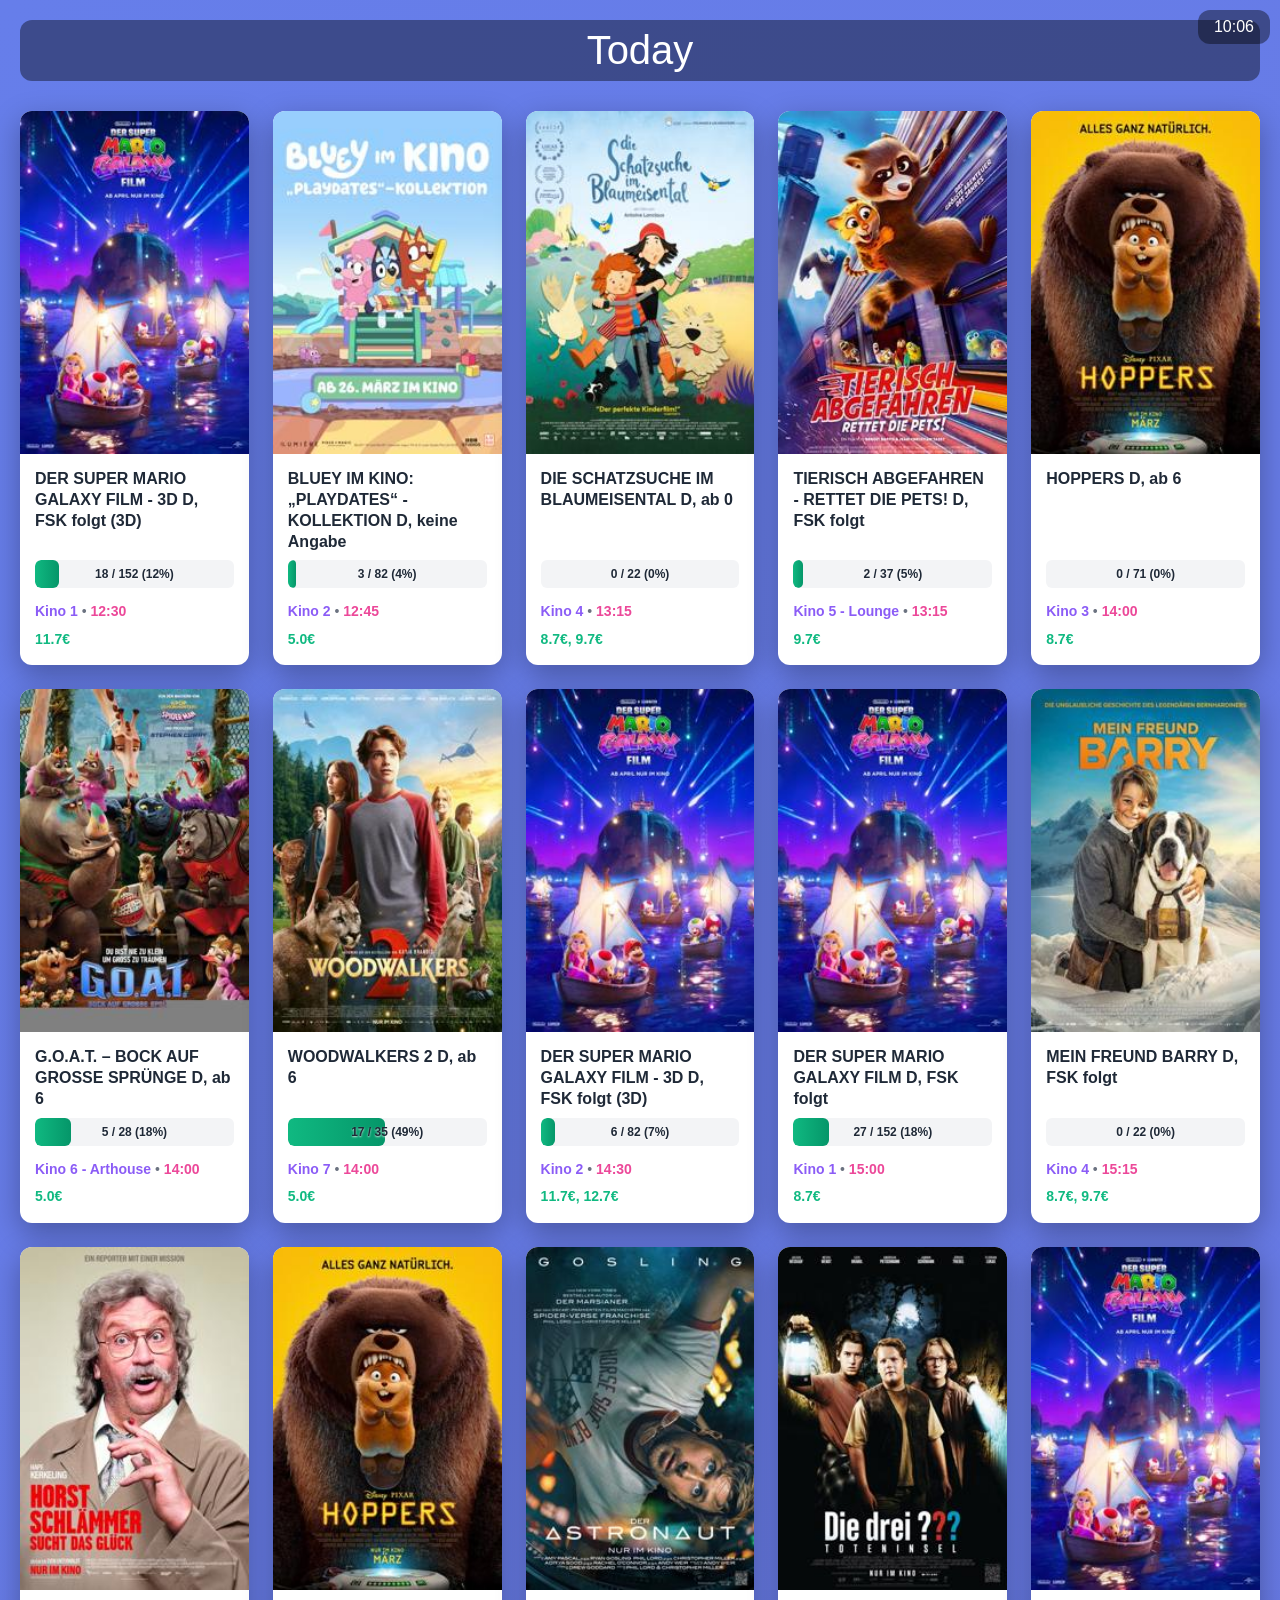
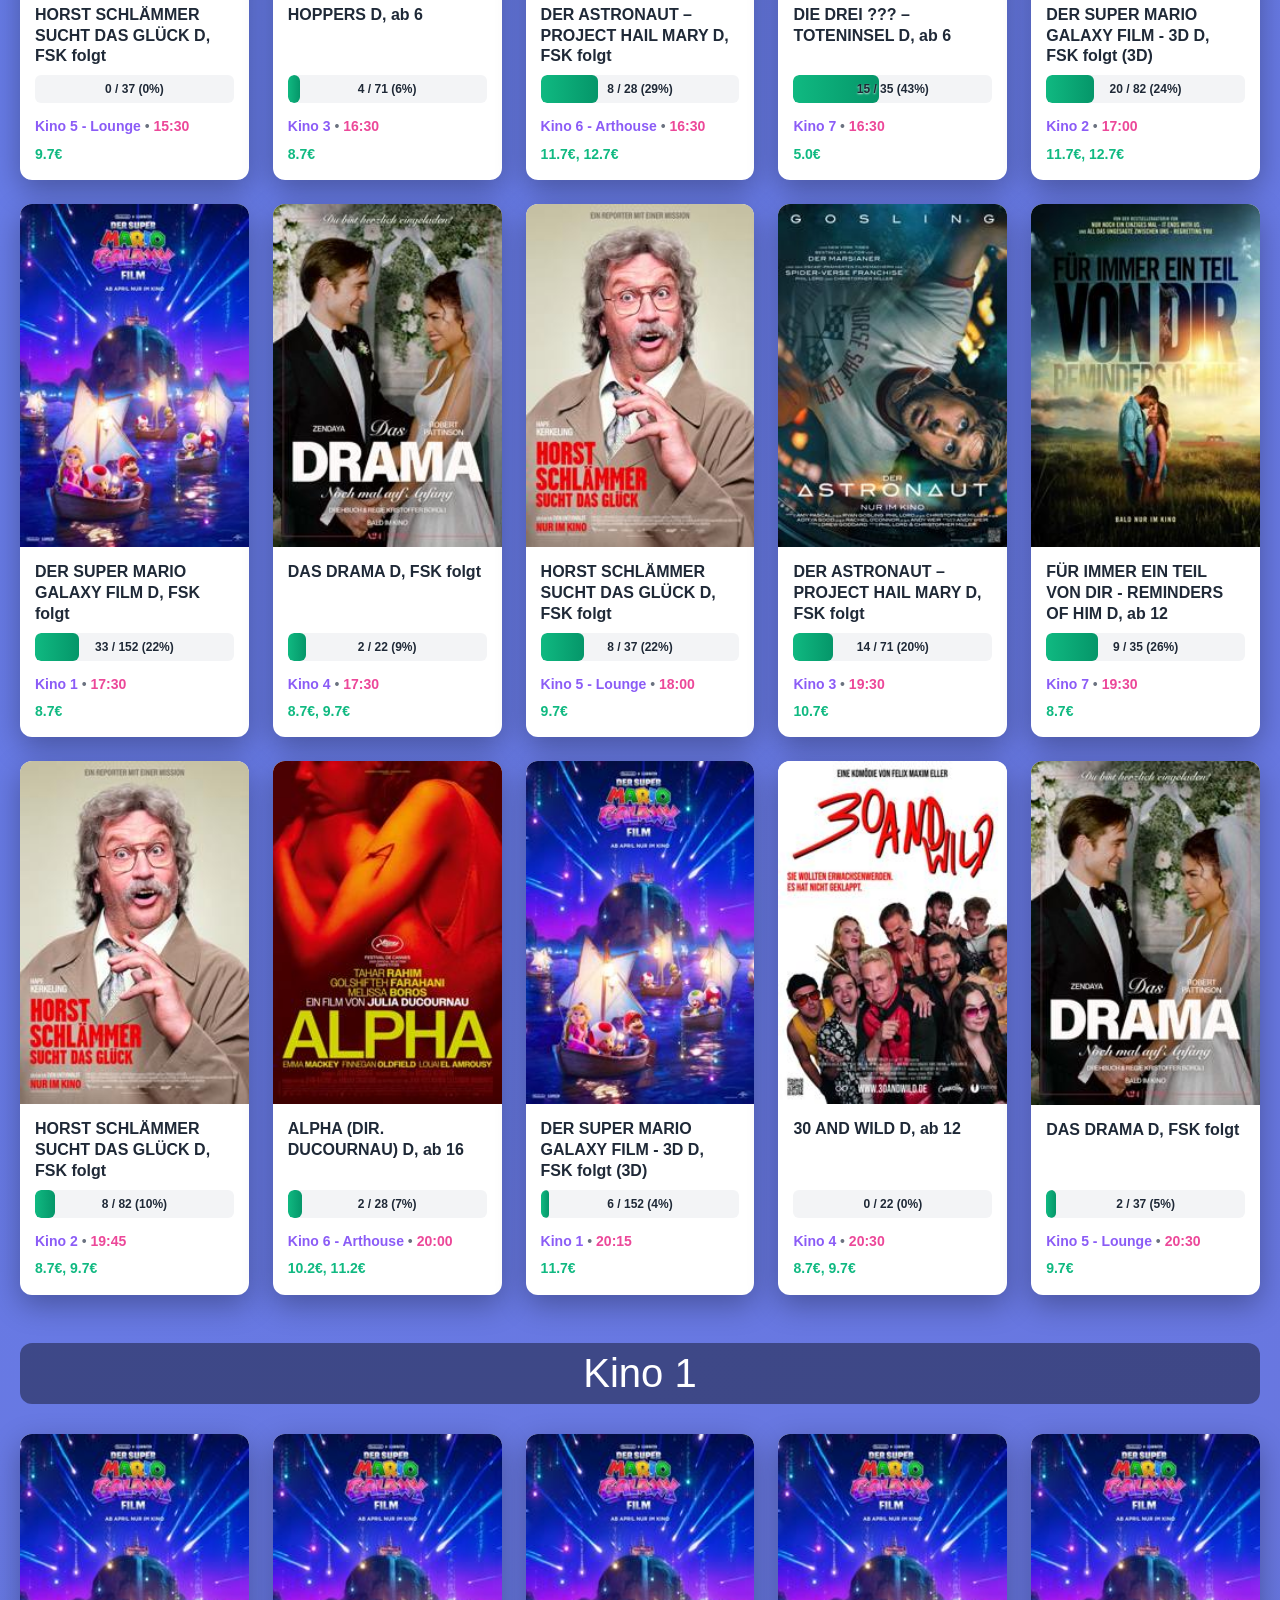
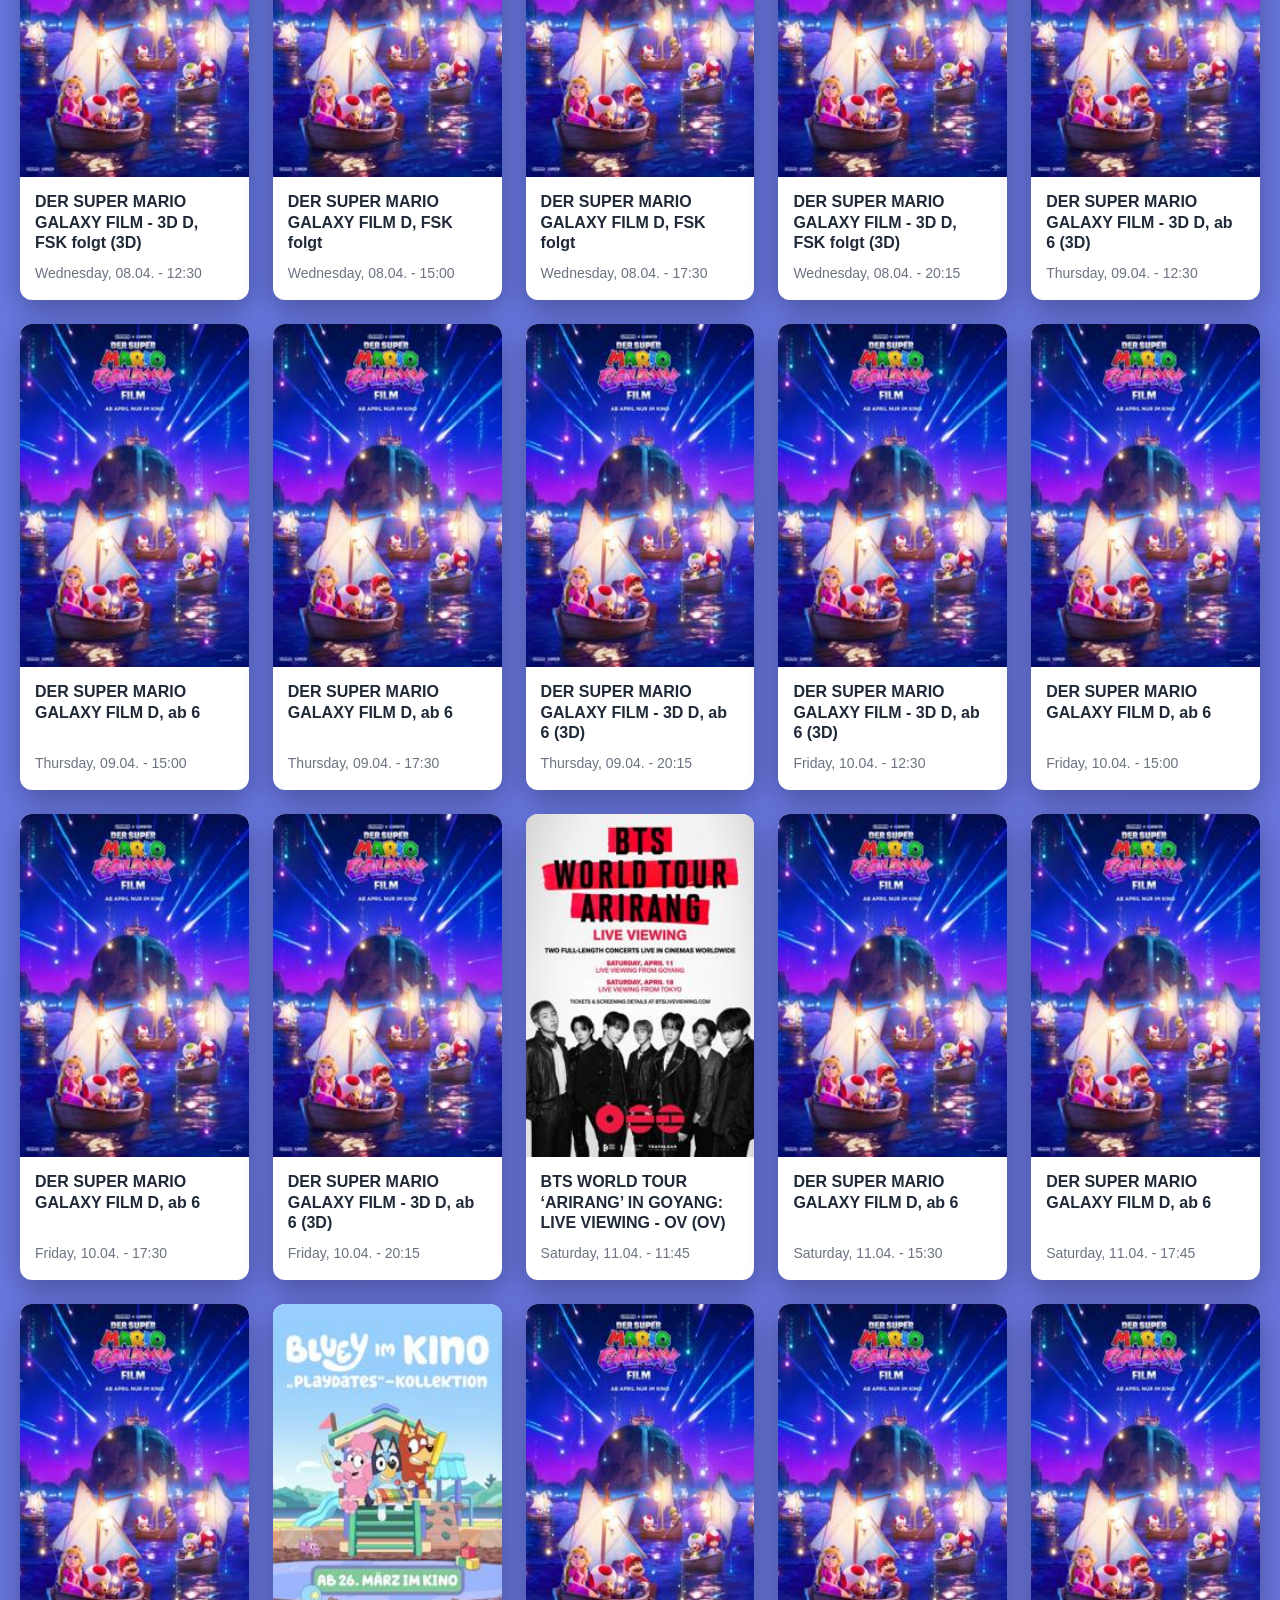
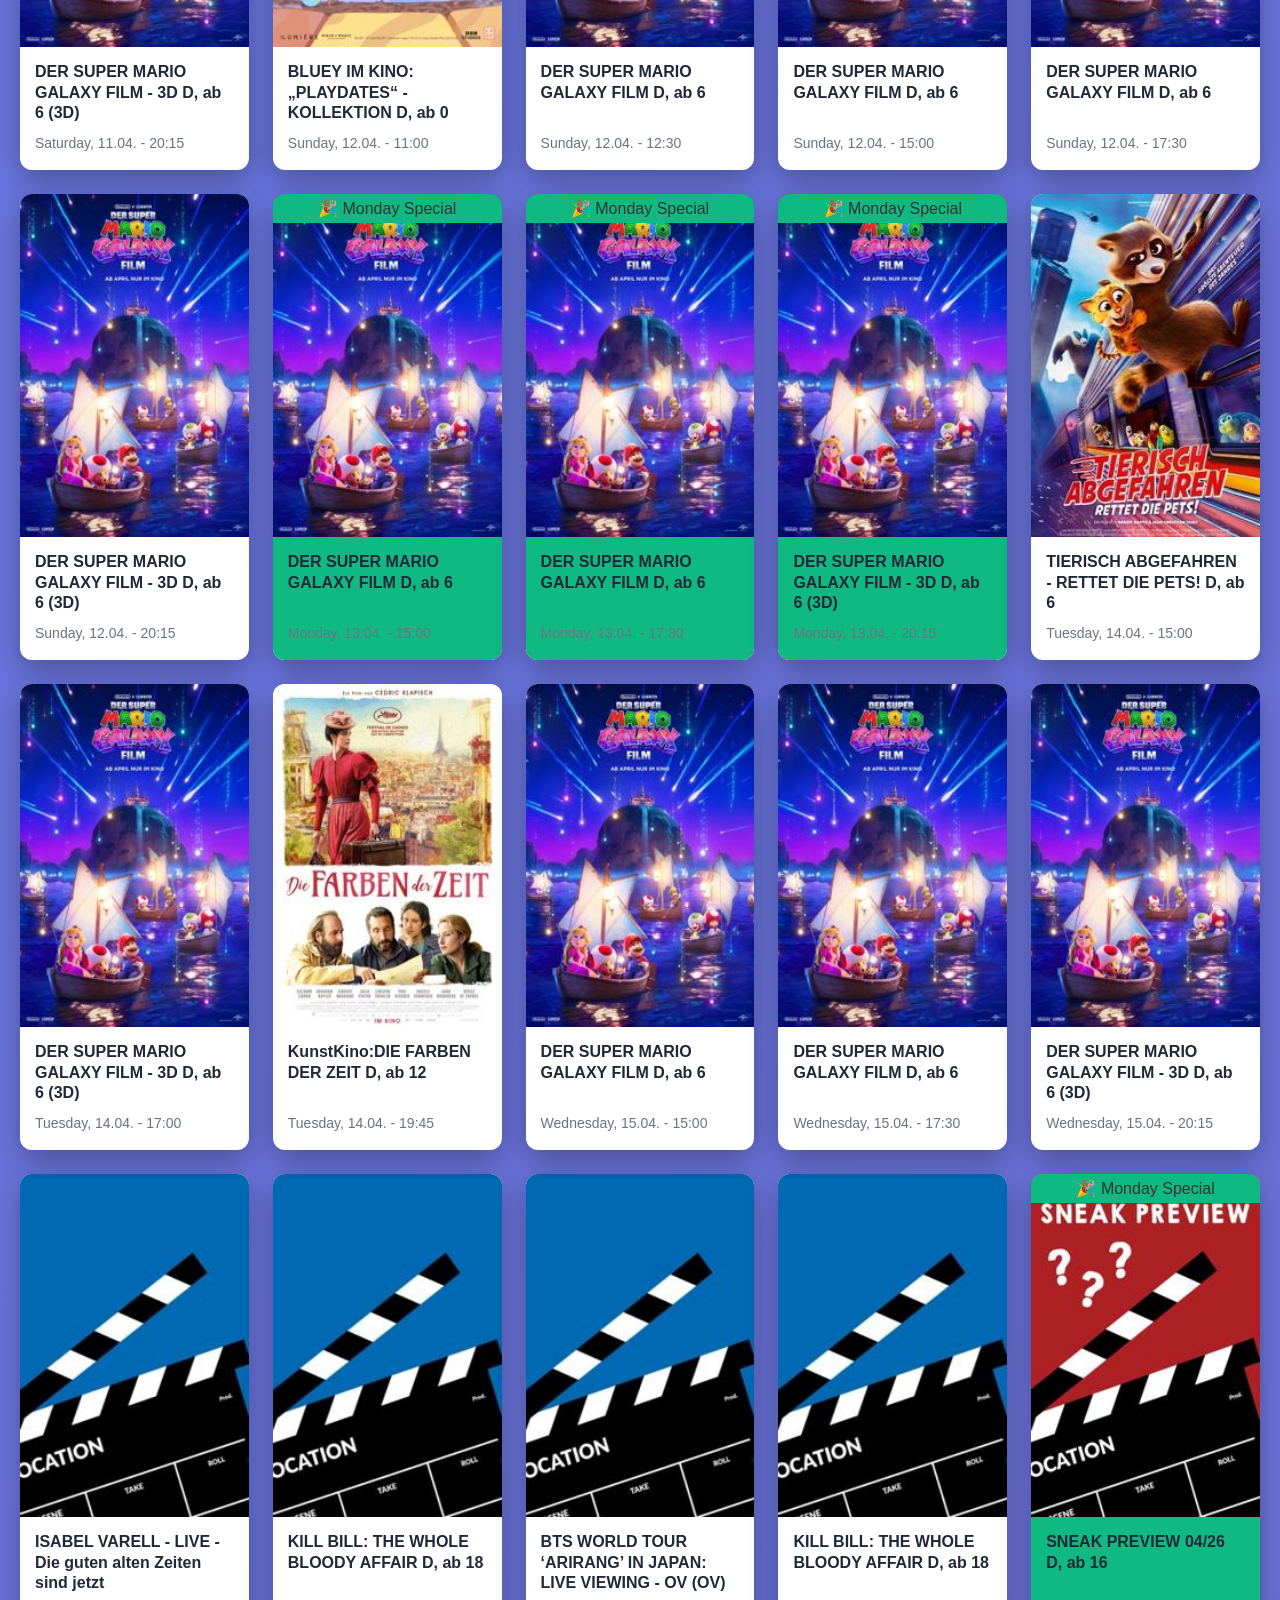
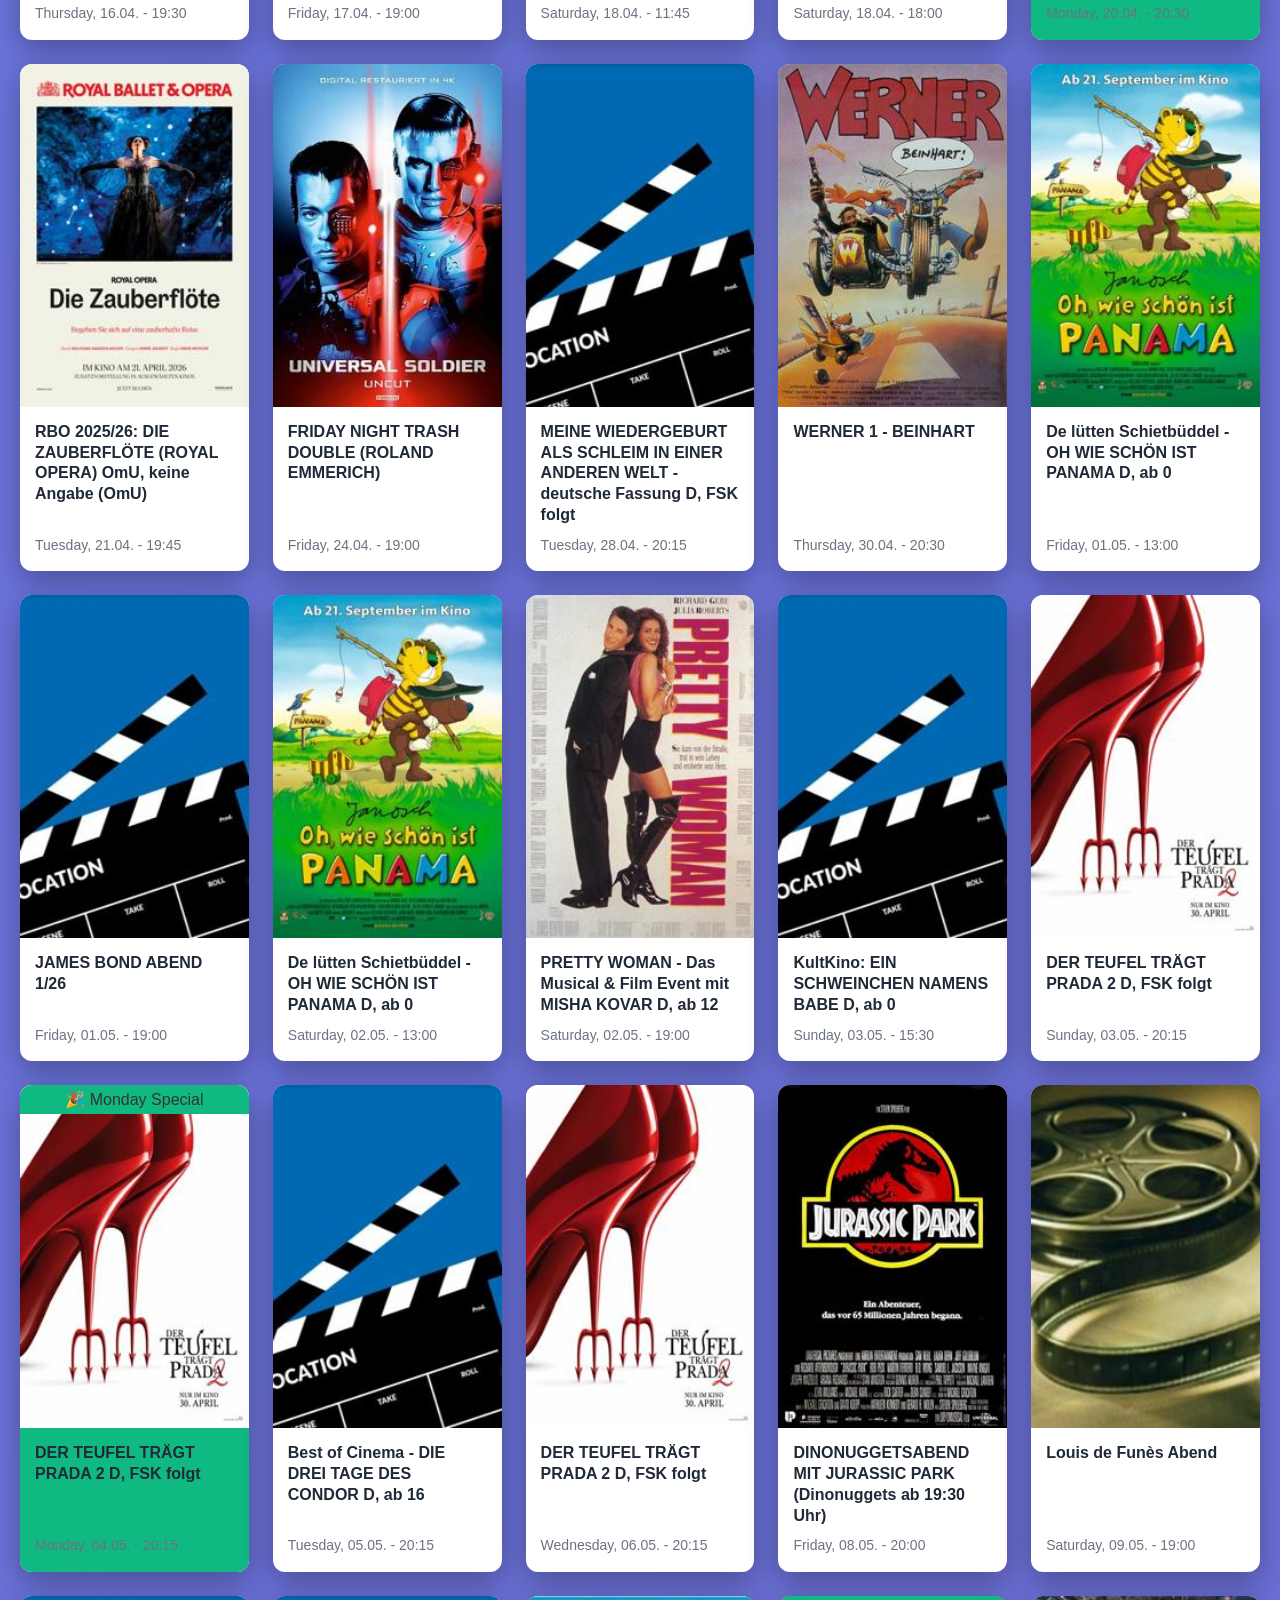
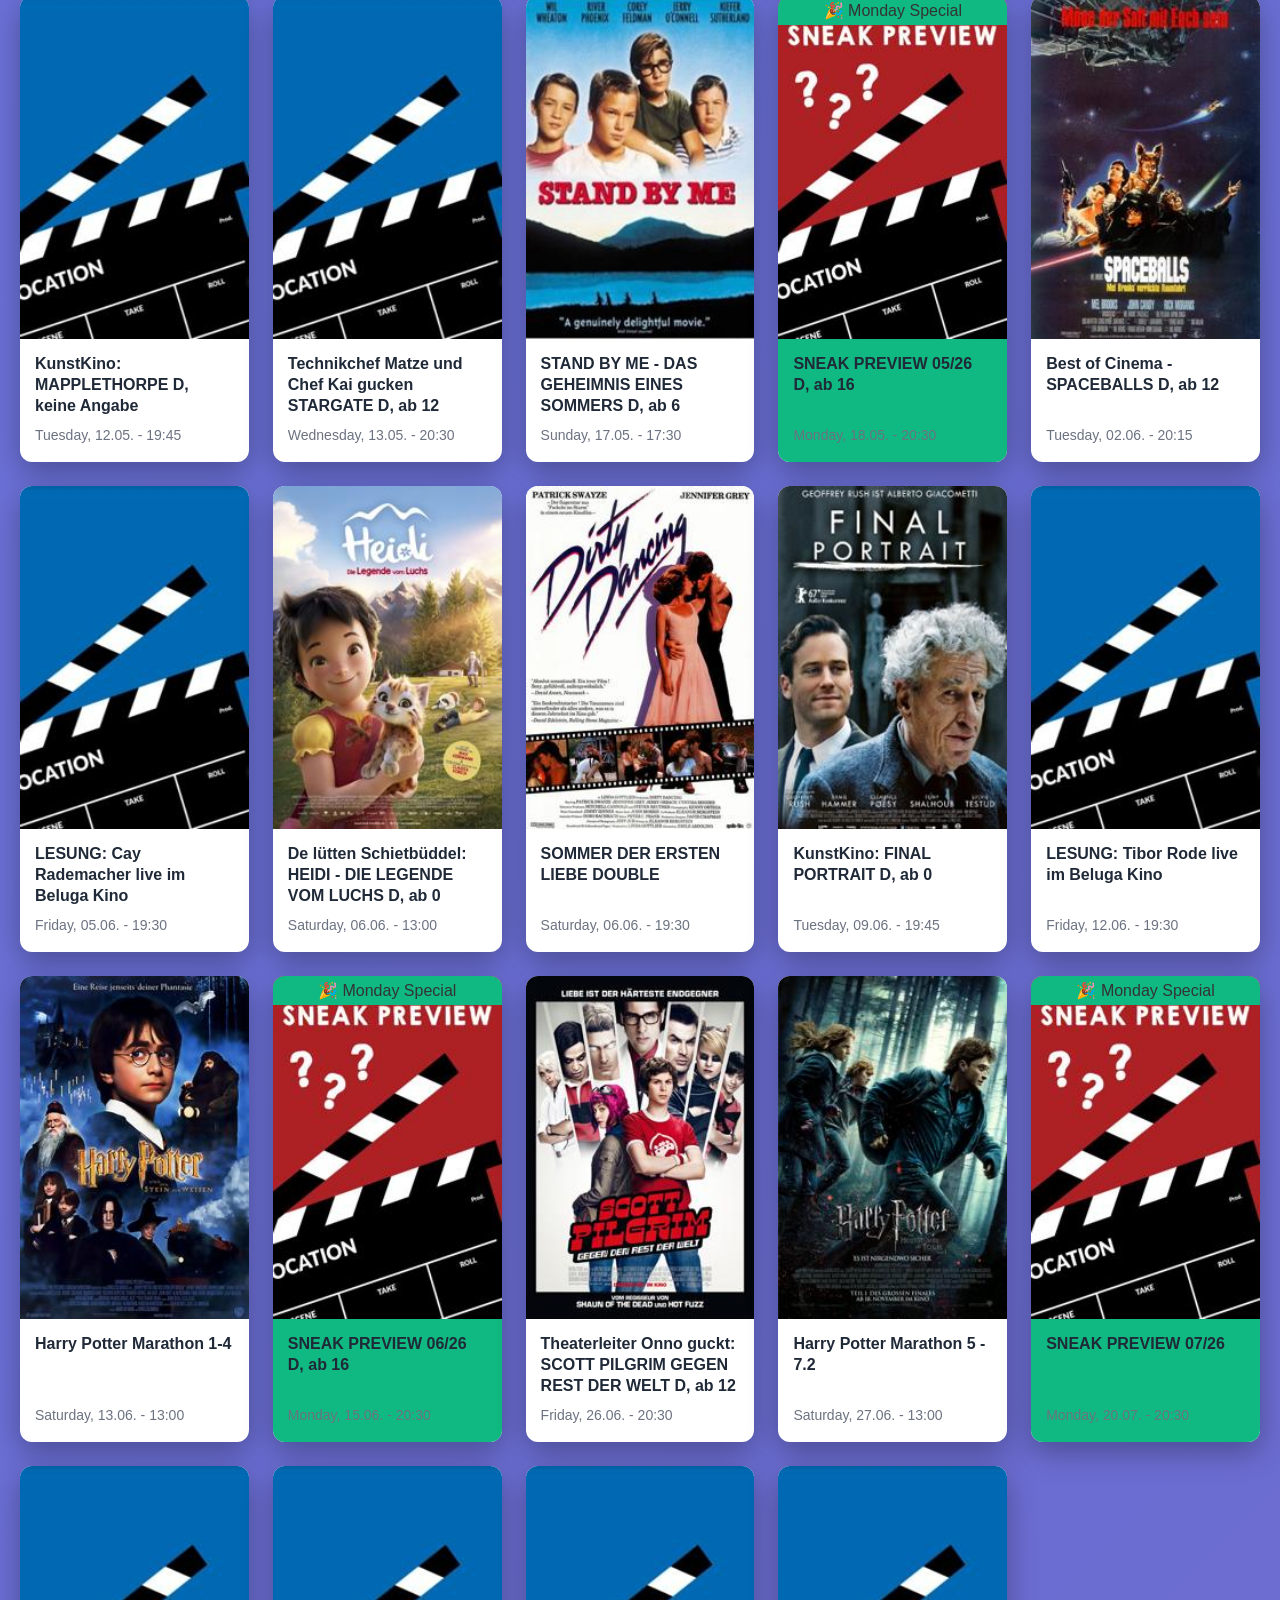
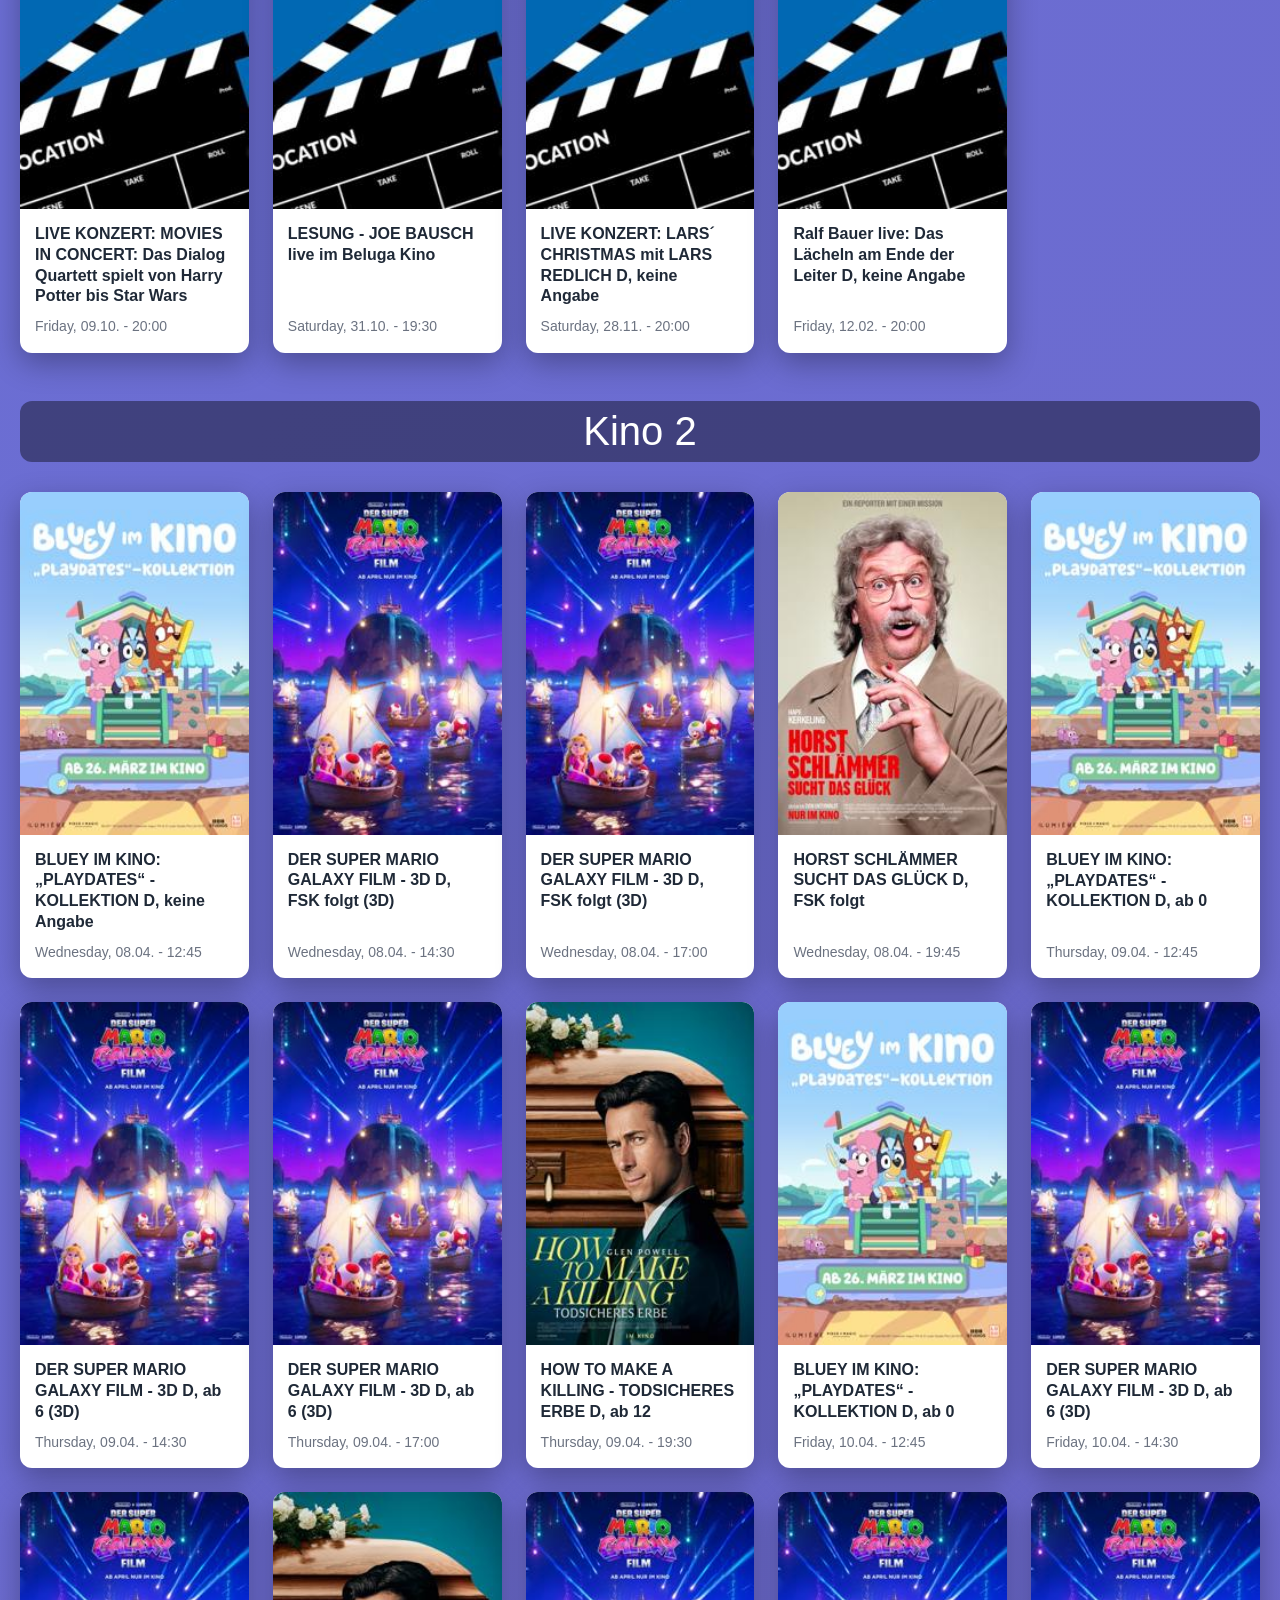
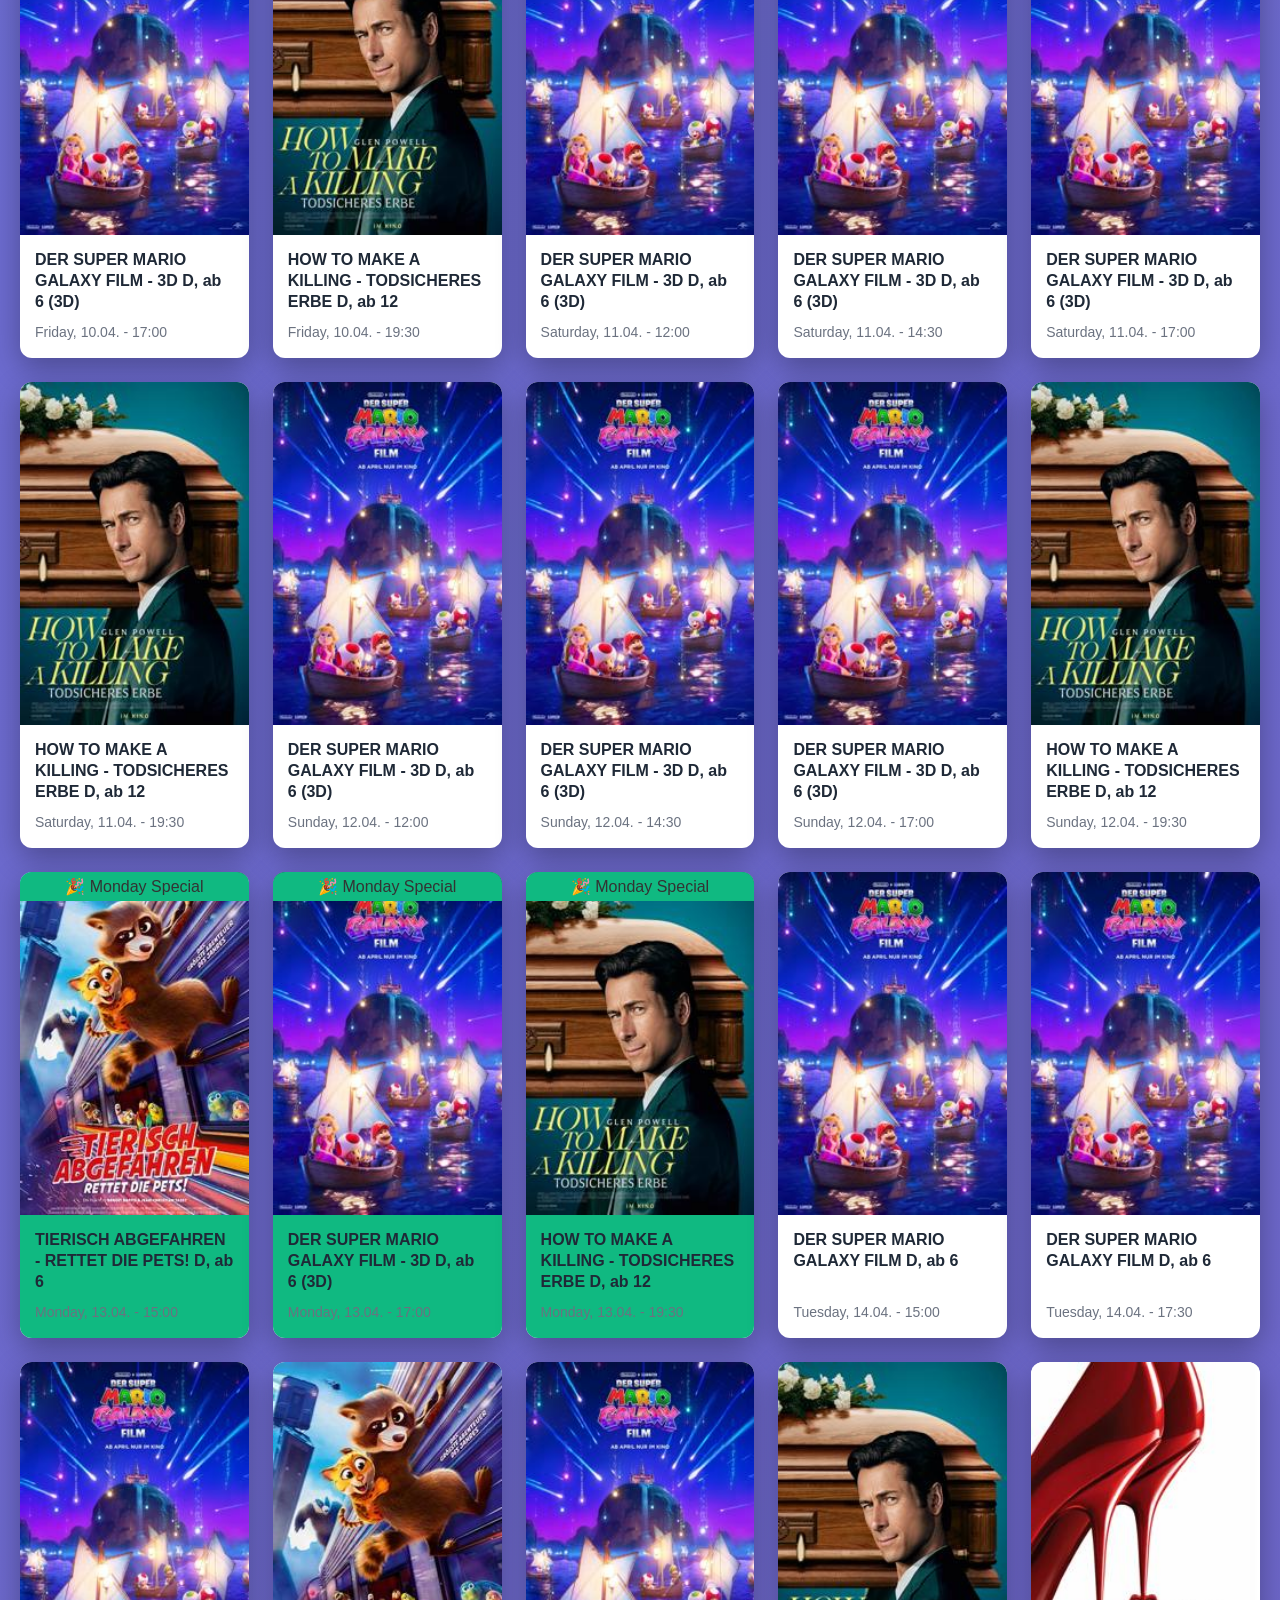
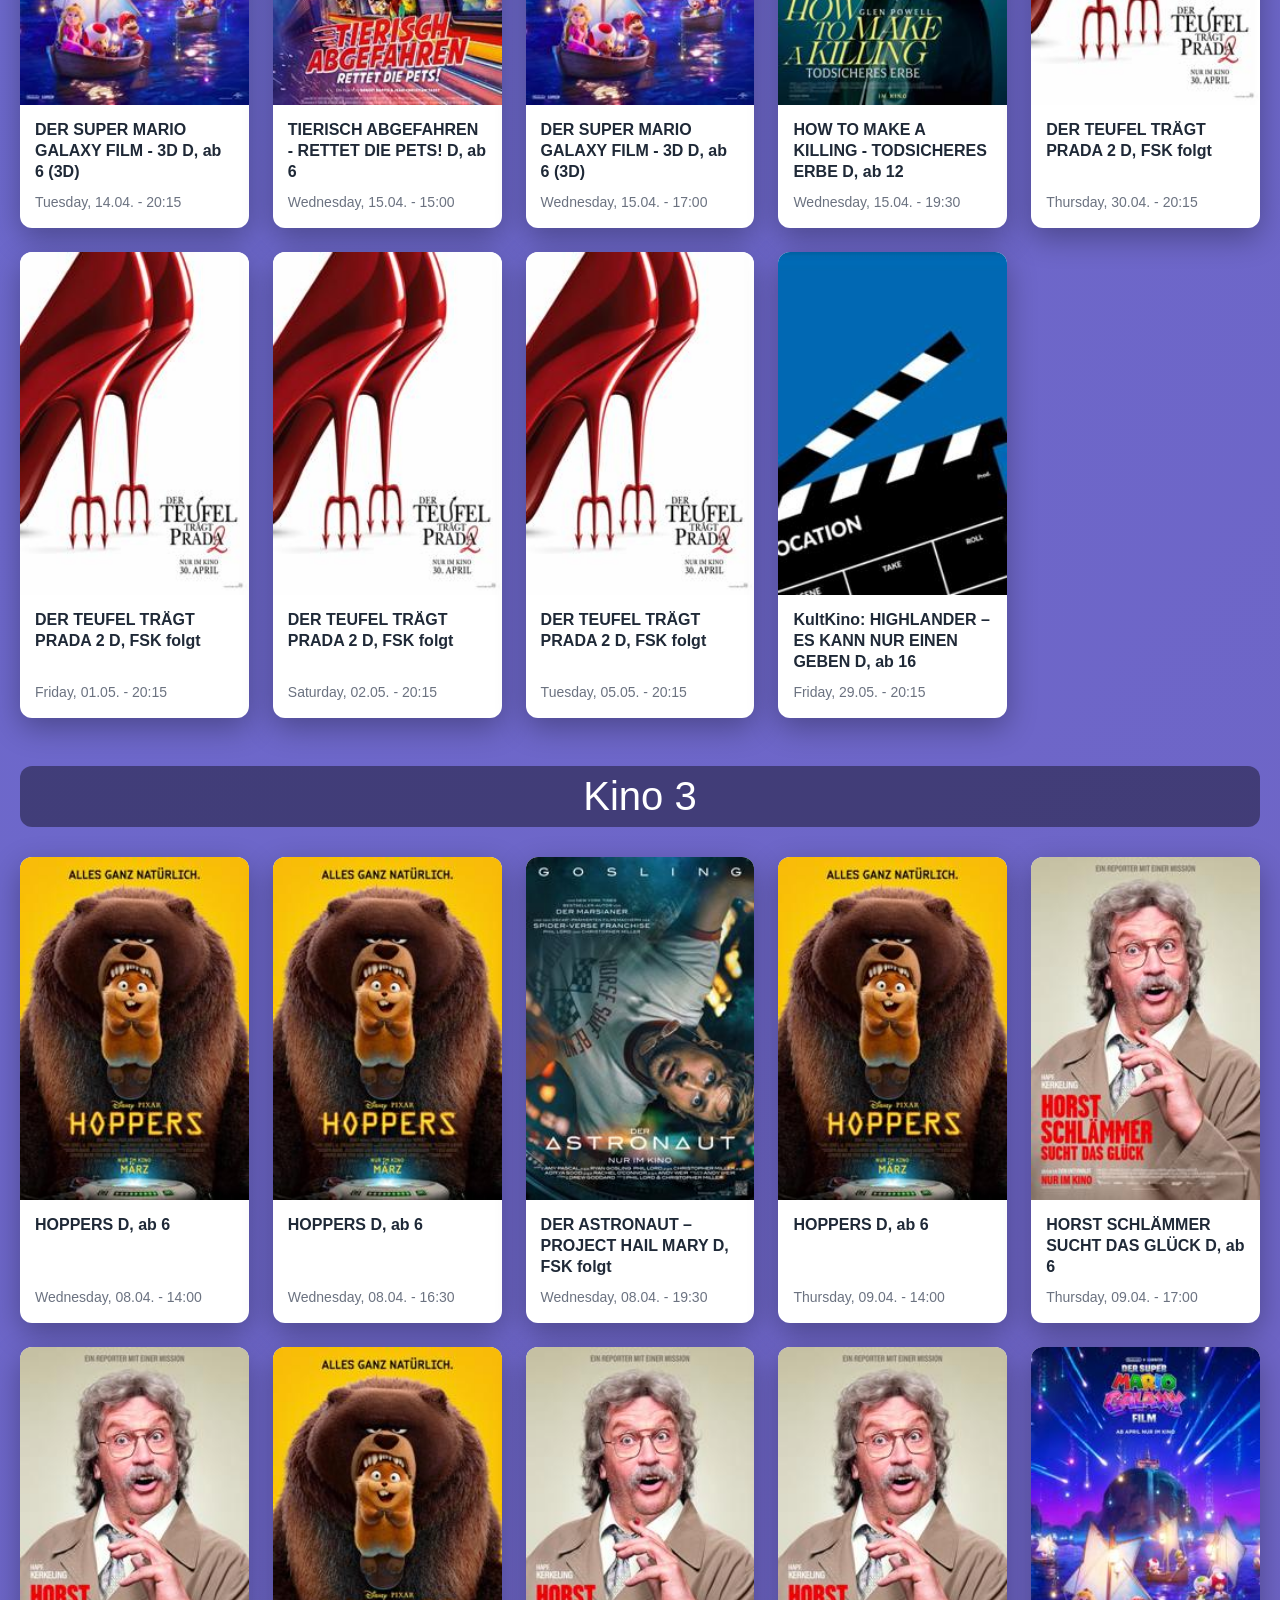
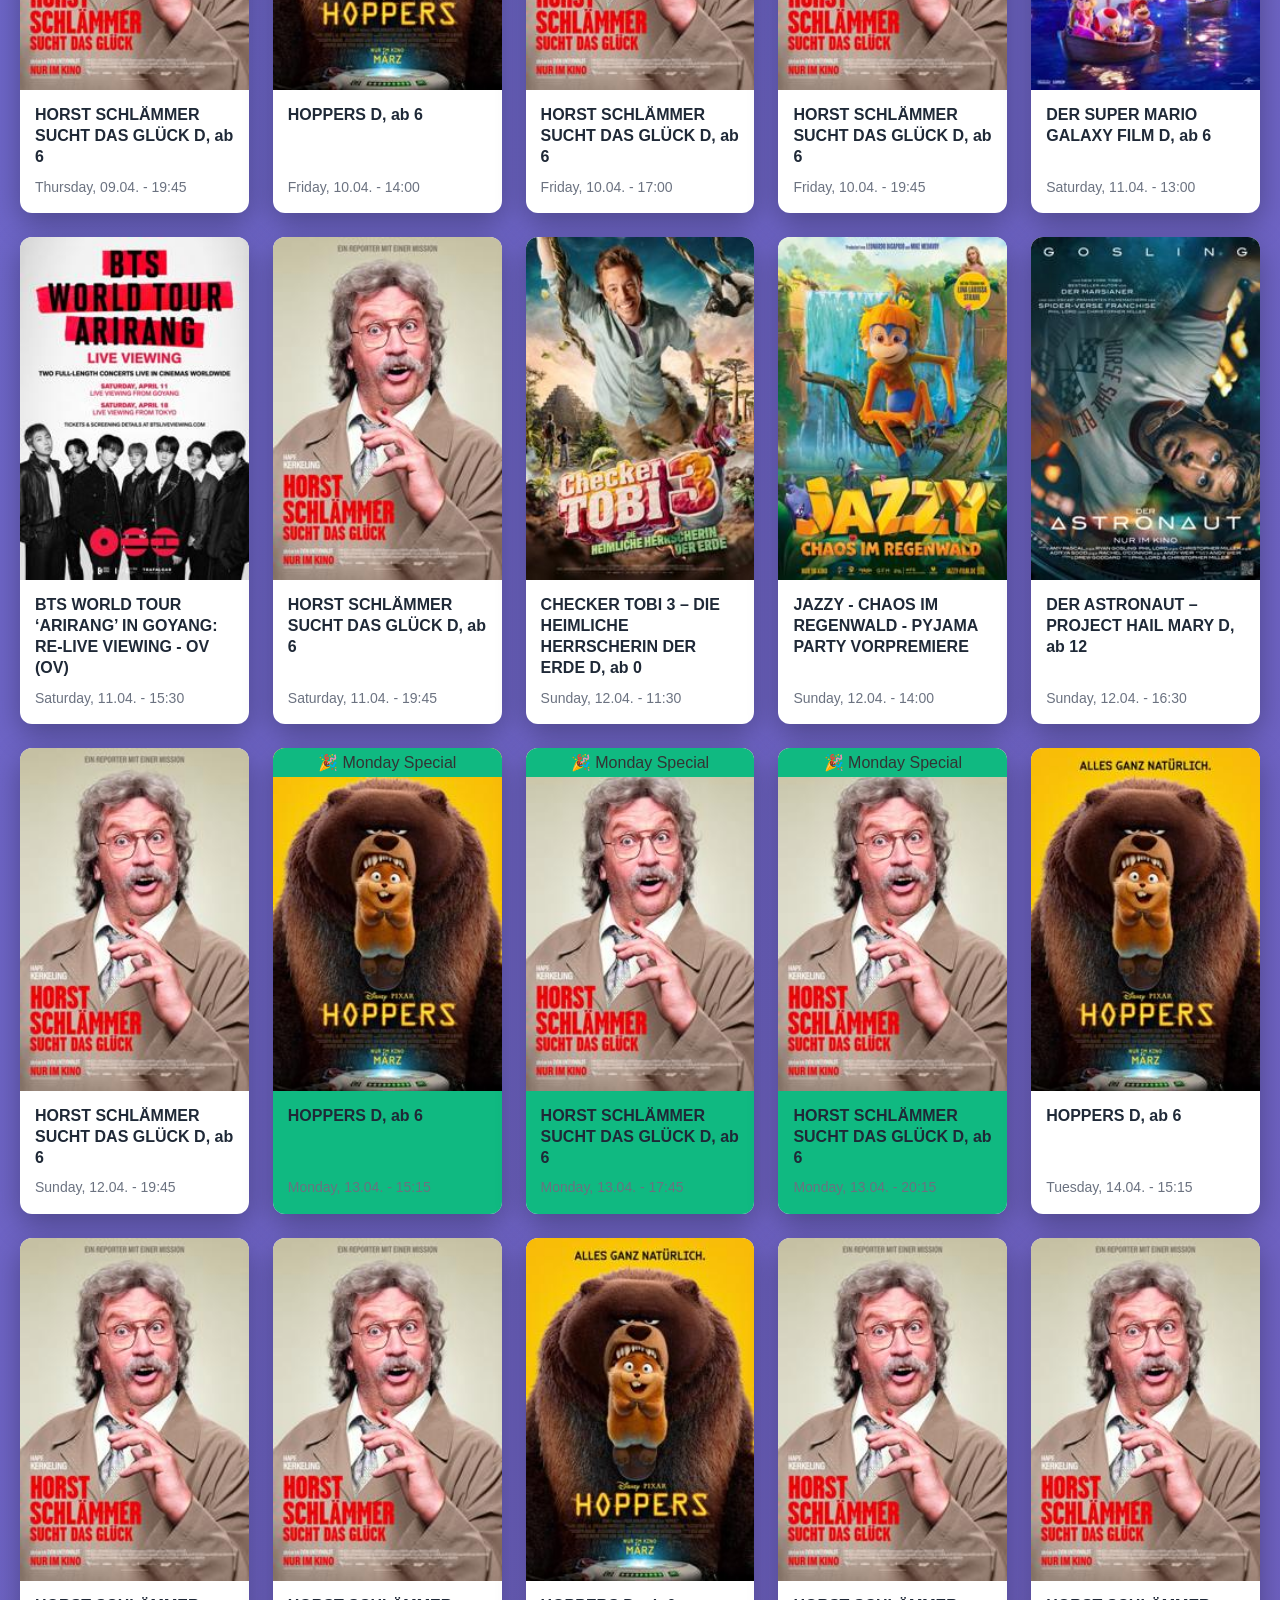
==== commit e98dcd7a: "add content" ====
--- a/content/beluga/index.html
+++ b/content/beluga/index.html
@@ -247,15 +247,15 @@
             <h1>Today</h1>
             <div class="movies-grid">
                 <div class="movie-card">
-                    <a href="https://booking.cinetixx.de/frontend/index.html?cinemaId=301802645&showId=3464749197&bgswitch=false&resize=false">
+                    <a href="https://booking.cinetixx.de/frontend/index.html?cinemaId=301802645&showId=3464749262&bgswitch=false&resize=false">
                         <img src="images/3354178682.jpg" alt="DER SUPER MARIO GALAXY FILM - 3D D, FSK folgt (3D)" class="movie-poster">
                     </a>
                     <div class="movie-info">
                         <h2 class="movie-title">DER SUPER MARIO GALAXY FILM - 3D D, FSK folgt (3D)</h2>
                         <div class="seat-bar-container">
                             <div class="seat-bar-fill "
-                                style="width: 2%;"></div>
-                            <span class="seat-bar-label">3 / 152 (2%)</span>
+                                style="width: 12%;"></div>
+                            <span class="seat-bar-label">18 / 152 (12%)</span>
                         </div>
                         <div class="movie-details">
                             <span class="cinema-name">Kino 1</span> • <span class="movie-time">12:30</span>
@@ -264,7 +264,7 @@
                     </div>
                 </div>
                 <div class="movie-card">
-                    <a href="https://booking.cinetixx.de/frontend/index.html?cinemaId=301802645&showId=3488185235&bgswitch=false&resize=false">
+                    <a href="https://booking.cinetixx.de/frontend/index.html?cinemaId=301802645&showId=3488185104&bgswitch=false&resize=false">
                         <img src="images/3493167511.jpg" alt="BLUEY IM KINO: „PLAYDATES“ - KOLLEKTION D, keine Angabe" class="movie-poster">
                     </a>
                     <div class="movie-info">
@@ -281,7 +281,7 @@
                     </div>
                 </div>
                 <div class="movie-card">
-                    <a href="https://booking.cinetixx.de/frontend/index.html?cinemaId=301802645&showId=3488185284&bgswitch=false&resize=false">
+                    <a href="https://booking.cinetixx.de/frontend/index.html?cinemaId=301802645&showId=3488185140&bgswitch=false&resize=false">
                         <img src="images/3448234502.jpg" alt="DIE SCHATZSUCHE IM BLAUMEISENTAL D, ab 0" class="movie-poster">
                     </a>
                     <div class="movie-info">
@@ -298,15 +298,15 @@
                     </div>
                 </div>
                 <div class="movie-card">
-                    <a href="https://booking.cinetixx.de/frontend/index.html?cinemaId=301802645&showId=3488185332&bgswitch=false&resize=false">
+                    <a href="https://booking.cinetixx.de/frontend/index.html?cinemaId=301802645&showId=3488185167&bgswitch=false&resize=false">
                         <img src="images/3440495809.jpg" alt="TIERISCH ABGEFAHREN - RETTET DIE PETS! D, FSK folgt" class="movie-poster">
                     </a>
                     <div class="movie-info">
                         <h2 class="movie-title">TIERISCH ABGEFAHREN - RETTET DIE PETS! D, FSK folgt</h2>
                         <div class="seat-bar-container">
                             <div class="seat-bar-fill "
-                                style="width: 0%;"></div>
-                            <span class="seat-bar-label">0 / 37 (0%)</span>
+                                style="width: 5%;"></div>
+                            <span class="seat-bar-label">2 / 37 (5%)</span>
                         </div>
                         <div class="movie-details">
                             <span class="cinema-name">Kino 5 - Lounge</span> • <span class="movie-time">13:15</span>
@@ -315,7 +315,7 @@
                     </div>
                 </div>
                 <div class="movie-card">
-                    <a href="https://booking.cinetixx.de/frontend/index.html?cinemaId=301802645&showId=3488185243&bgswitch=false&resize=false">
+                    <a href="https://booking.cinetixx.de/frontend/index.html?cinemaId=301802645&showId=3488185122&bgswitch=false&resize=false">
                         <img src="images/3380875904.jpg" alt="HOPPERS D, ab 6" class="movie-poster">
                     </a>
                     <div class="movie-info">
@@ -332,15 +332,15 @@
                     </div>
                 </div>
                 <div class="movie-card">
-                    <a href="https://booking.cinetixx.de/frontend/index.html?cinemaId=301802645&showId=3488185413&bgswitch=false&resize=false">
+                    <a href="https://booking.cinetixx.de/frontend/index.html?cinemaId=301802645&showId=3488185197&bgswitch=false&resize=false">
                         <img src="images/3362770252.jpg" alt="G.O.A.T. – BOCK AUF GROSSE SPRÜNGE D, ab 6" class="movie-poster">
                     </a>
                     <div class="movie-info">
                         <h2 class="movie-title">G.O.A.T. – BOCK AUF GROSSE SPRÜNGE D, ab 6</h2>
                         <div class="seat-bar-container">
                             <div class="seat-bar-fill "
-                                style="width: 7%;"></div>
-                            <span class="seat-bar-label">2 / 28 (7%)</span>
+                                style="width: 18%;"></div>
+                            <span class="seat-bar-label">5 / 28 (18%)</span>
                         </div>
                         <div class="movie-details">
                             <span class="cinema-name">Kino 6 - Arthouse</span> • <span class="movie-time">14:00</span>
@@ -349,15 +349,15 @@
                     </div>
                 </div>
                 <div class="movie-card">
-                    <a href="https://booking.cinetixx.de/frontend/index.html?cinemaId=301802645&showId=3488185432&bgswitch=false&resize=false">
+                    <a href="https://booking.cinetixx.de/frontend/index.html?cinemaId=301802645&showId=3488185215&bgswitch=false&resize=false">
                         <img src="images/3367584080.jpg" alt="WOODWALKERS 2 D, ab 6" class="movie-poster">
                     </a>
                     <div class="movie-info">
                         <h2 class="movie-title">WOODWALKERS 2 D, ab 6</h2>
                         <div class="seat-bar-container">
                             <div class="seat-bar-fill "
-                                style="width: 37%;"></div>
-                            <span class="seat-bar-label">13 / 35 (37%)</span>
+                                style="width: 49%;"></div>
+                            <span class="seat-bar-label">17 / 35 (49%)</span>
                         </div>
                         <div class="movie-details">
                             <span class="cinema-name">Kino 7</span> • <span class="movie-time">14:00</span>
@@ -366,15 +366,15 @@
                     </div>
                 </div>
                 <div class="movie-card">
-                    <a href="https://booking.cinetixx.de/frontend/index.html?cinemaId=301802645&showId=3464749231&bgswitch=false&resize=false">
+                    <a href="https://booking.cinetixx.de/frontend/index.html?cinemaId=301802645&showId=3464749283&bgswitch=false&resize=false">
                         <img src="images/3354178682.jpg" alt="DER SUPER MARIO GALAXY FILM - 3D D, FSK folgt (3D)" class="movie-poster">
                     </a>
                     <div class="movie-info">
                         <h2 class="movie-title">DER SUPER MARIO GALAXY FILM - 3D D, FSK folgt (3D)</h2>
                         <div class="seat-bar-container">
                             <div class="seat-bar-fill "
-                                style="width: 6%;"></div>
-                            <span class="seat-bar-label">5 / 82 (6%)</span>
+                                style="width: 7%;"></div>
+                            <span class="seat-bar-label">6 / 82 (7%)</span>
                         </div>
                         <div class="movie-details">
                             <span class="cinema-name">Kino 2</span> • <span class="movie-time">14:30</span>
@@ -383,15 +383,15 @@
                     </div>
                 </div>
                 <div class="movie-card">
-                    <a href="https://booking.cinetixx.de/frontend/index.html?cinemaId=301802645&showId=3464749215&bgswitch=false&resize=false">
+                    <a href="https://booking.cinetixx.de/frontend/index.html?cinemaId=301802645&showId=3464749268&bgswitch=false&resize=false">
                         <img src="images/3354178682.jpg" alt="DER SUPER MARIO GALAXY FILM D, FSK folgt" class="movie-poster">
                     </a>
                     <div class="movie-info">
                         <h2 class="movie-title">DER SUPER MARIO GALAXY FILM D, FSK folgt</h2>
                         <div class="seat-bar-container">
                             <div class="seat-bar-fill "
-                                style="width: 6%;"></div>
-                            <span class="seat-bar-label">9 / 152 (6%)</span>
+                                style="width: 18%;"></div>
+                            <span class="seat-bar-label">27 / 152 (18%)</span>
                         </div>
                         <div class="movie-details">
                             <span class="cinema-name">Kino 1</span> • <span class="movie-time">15:00</span>
@@ -400,7 +400,7 @@
                     </div>
                 </div>
                 <div class="movie-card">
-                    <a href="https://booking.cinetixx.de/frontend/index.html?cinemaId=301802645&showId=3488185302&bgswitch=false&resize=false">
+                    <a href="https://booking.cinetixx.de/frontend/index.html?cinemaId=301802645&showId=3488185146&bgswitch=false&resize=false">
                         <img src="images/3367585912.jpg" alt="MEIN FREUND BARRY D, FSK folgt" class="movie-poster">
                     </a>
                     <div class="movie-info">
@@ -417,7 +417,7 @@
                     </div>
                 </div>
                 <div class="movie-card">
-                    <a href="https://booking.cinetixx.de/frontend/index.html?cinemaId=301802645&showId=3488185346&bgswitch=false&resize=false">
+                    <a href="https://booking.cinetixx.de/frontend/index.html?cinemaId=301802645&showId=3488185176&bgswitch=false&resize=false">
                         <img src="images/3434395006.jpg" alt="HORST SCHLÄMMER SUCHT DAS GLÜCK D, FSK folgt" class="movie-poster">
                     </a>
                     <div class="movie-info">
@@ -434,15 +434,15 @@
                     </div>
                 </div>
                 <div class="movie-card">
-                    <a href="https://booking.cinetixx.de/frontend/index.html?cinemaId=301802645&showId=3488185252&bgswitch=false&resize=false">
+                    <a href="https://booking.cinetixx.de/frontend/index.html?cinemaId=301802645&showId=3488185128&bgswitch=false&resize=false">
                         <img src="images/3380875904.jpg" alt="HOPPERS D, ab 6" class="movie-poster">
                     </a>
                     <div class="movie-info">
                         <h2 class="movie-title">HOPPERS D, ab 6</h2>
                         <div class="seat-bar-container">
                             <div class="seat-bar-fill "
-                                style="width: 13%;"></div>
-                            <span class="seat-bar-label">9 / 71 (13%)</span>
+                                style="width: 6%;"></div>
+                            <span class="seat-bar-label">4 / 71 (6%)</span>
                         </div>
                         <div class="movie-details">
                             <span class="cinema-name">Kino 3</span> • <span class="movie-time">16:30</span>
@@ -451,15 +451,15 @@
                     </div>
                 </div>
                 <div class="movie-card">
-                    <a href="https://booking.cinetixx.de/frontend/index.html?cinemaId=301802645&showId=3488185419&bgswitch=false&resize=false">
+                    <a href="https://booking.cinetixx.de/frontend/index.html?cinemaId=301802645&showId=3488185203&bgswitch=false&resize=false">
                         <img src="images/3358245841.jpg" alt="DER ASTRONAUT – PROJECT HAIL MARY D, FSK folgt" class="movie-poster">
                     </a>
                     <div class="movie-info">
                         <h2 class="movie-title">DER ASTRONAUT – PROJECT HAIL MARY D, FSK folgt</h2>
                         <div class="seat-bar-container">
                             <div class="seat-bar-fill "
-                                style="width: 7%;"></div>
-                            <span class="seat-bar-label">2 / 28 (7%)</span>
+                                style="width: 29%;"></div>
+                            <span class="seat-bar-label">8 / 28 (29%)</span>
                         </div>
                         <div class="movie-details">
                             <span class="cinema-name">Kino 6 - Arthouse</span> • <span class="movie-time">16:30</span>
@@ -468,15 +468,15 @@
                     </div>
                 </div>
                 <div class="movie-card">
-                    <a href="https://booking.cinetixx.de/frontend/index.html?cinemaId=301802645&showId=3488185438&bgswitch=false&resize=false">
+                    <a href="https://booking.cinetixx.de/frontend/index.html?cinemaId=301802645&showId=3488185221&bgswitch=false&resize=false">
                         <img src="images/3347861243.jpg" alt="DIE DREI ??? – TOTENINSEL D, ab 6" class="movie-poster">
                     </a>
                     <div class="movie-info">
                         <h2 class="movie-title">DIE DREI ??? – TOTENINSEL D, ab 6</h2>
                         <div class="seat-bar-container">
                             <div class="seat-bar-fill "
-                                style="width: 29%;"></div>
-                            <span class="seat-bar-label">10 / 35 (29%)</span>
+                                style="width: 43%;"></div>
+                            <span class="seat-bar-label">15 / 35 (43%)</span>
                         </div>
                         <div class="movie-details">
                             <span class="cinema-name">Kino 7</span> • <span class="movie-time">16:30</span>
@@ -485,15 +485,15 @@
                     </div>
                 </div>
                 <div class="movie-card">
-                    <a href="https://booking.cinetixx.de/frontend/index.html?cinemaId=301802645&showId=3464749255&bgswitch=false&resize=false">
+                    <a href="https://booking.cinetixx.de/frontend/index.html?cinemaId=301802645&showId=3464749329&bgswitch=false&resize=false">
                         <img src="images/3354178682.jpg" alt="DER SUPER MARIO GALAXY FILM - 3D D, FSK folgt (3D)" class="movie-poster">
                     </a>
                     <div class="movie-info">
                         <h2 class="movie-title">DER SUPER MARIO GALAXY FILM - 3D D, FSK folgt (3D)</h2>
                         <div class="seat-bar-container">
                             <div class="seat-bar-fill "
-                                style="width: 18%;"></div>
-                            <span class="seat-bar-label">15 / 82 (18%)</span>
+                                style="width: 24%;"></div>
+                            <span class="seat-bar-label">20 / 82 (24%)</span>
                         </div>
                         <div class="movie-details">
                             <span class="cinema-name">Kino 2</span> • <span class="movie-time">17:00</span>
@@ -502,15 +502,15 @@
                     </div>
                 </div>
                 <div class="movie-card">
-                    <a href="https://booking.cinetixx.de/frontend/index.html?cinemaId=301802645&showId=3464749225&bgswitch=false&resize=false">
+                    <a href="https://booking.cinetixx.de/frontend/index.html?cinemaId=301802645&showId=3464749275&bgswitch=false&resize=false">
                         <img src="images/3354178682.jpg" alt="DER SUPER MARIO GALAXY FILM D, FSK folgt" class="movie-poster">
                     </a>
                     <div class="movie-info">
                         <h2 class="movie-title">DER SUPER MARIO GALAXY FILM D, FSK folgt</h2>
                         <div class="seat-bar-container">
                             <div class="seat-bar-fill "
-                                style="width: 12%;"></div>
-                            <span class="seat-bar-label">18 / 152 (12%)</span>
+                                style="width: 22%;"></div>
+                            <span class="seat-bar-label">33 / 152 (22%)</span>
                         </div>
                         <div class="movie-details">
                             <span class="cinema-name">Kino 1</span> • <span class="movie-time">17:30</span>
@@ -519,7 +519,7 @@
                     </div>
                 </div>
                 <div class="movie-card">
-                    <a href="https://booking.cinetixx.de/frontend/index.html?cinemaId=301802645&showId=3488185316&bgswitch=false&resize=false">
+                    <a href="https://booking.cinetixx.de/frontend/index.html?cinemaId=301802645&showId=3488185153&bgswitch=false&resize=false">
                         <img src="images/3449950723.jpg" alt="DAS DRAMA D, FSK folgt" class="movie-poster">
                     </a>
                     <div class="movie-info">
@@ -536,15 +536,15 @@
                     </div>
                 </div>
                 <div class="movie-card">
-                    <a href="https://booking.cinetixx.de/frontend/index.html?cinemaId=301802645&showId=3488185360&bgswitch=false&resize=false">
+                    <a href="https://booking.cinetixx.de/frontend/index.html?cinemaId=301802645&showId=3488185185&bgswitch=false&resize=false">
                         <img src="images/3434395006.jpg" alt="HORST SCHLÄMMER SUCHT DAS GLÜCK D, FSK folgt" class="movie-poster">
                     </a>
                     <div class="movie-info">
                         <h2 class="movie-title">HORST SCHLÄMMER SUCHT DAS GLÜCK D, FSK folgt</h2>
                         <div class="seat-bar-container">
                             <div class="seat-bar-fill "
-                                style="width: 32%;"></div>
-                            <span class="seat-bar-label">12 / 37 (32%)</span>
+                                style="width: 22%;"></div>
+                            <span class="seat-bar-label">8 / 37 (22%)</span>
                         </div>
                         <div class="movie-details">
                             <span class="cinema-name">Kino 5 - Lounge</span> • <span class="movie-time">18:00</span>
@@ -553,92 +553,92 @@
                     </div>
                 </div>
                 <div class="movie-card">
-                    <a href="https://booking.cinetixx.de/frontend/index.html?cinemaId=301802645&showId=3488185263&bgswitch=false&resize=false">
+                    <a href="https://booking.cinetixx.de/frontend/index.html?cinemaId=301802645&showId=3488185134&bgswitch=false&resize=false">
                         <img src="images/3358245841.jpg" alt="DER ASTRONAUT – PROJECT HAIL MARY D, FSK folgt" class="movie-poster">
                     </a>
                     <div class="movie-info">
                         <h2 class="movie-title">DER ASTRONAUT – PROJECT HAIL MARY D, FSK folgt</h2>
                         <div class="seat-bar-container">
                             <div class="seat-bar-fill "
-                                style="width: 11%;"></div>
-                            <span class="seat-bar-label">4 / 35 (11%)</span>
+                                style="width: 20%;"></div>
+                            <span class="seat-bar-label">14 / 71 (20%)</span>
                         </div>
                         <div class="movie-details">
-                            <span class="cinema-name">Kino 7</span> • <span class="movie-time">19:30</span>
+                            <span class="cinema-name">Kino 3</span> • <span class="movie-time">19:30</span>
                             <span class="movie-price">10.7€</span>
                         </div>
                     </div>
                 </div>
                 <div class="movie-card">
-                    <a href="https://booking.cinetixx.de/frontend/index.html?cinemaId=301802645&showId=3488185450&bgswitch=false&resize=false">
-                        <img src="images/3434395006.jpg" alt="HORST SCHLÄMMER SUCHT DAS GLÜCK D, ab 6" class="movie-poster">
-                    </a>
-                    <div class="movie-info">
-                        <h2 class="movie-title">HORST SCHLÄMMER SUCHT DAS GLÜCK D, ab 6</h2>
-                        <div class="seat-bar-container">
-                            <div class="seat-bar-fill "
-                                style="width: 23%;"></div>
-                            <span class="seat-bar-label">16 / 71 (23%)</span>
-                        </div>
-                        <div class="movie-details">
-                            <span class="cinema-name">Kino 3</span> • <span class="movie-time">19:45</span>
-                            <span class="movie-price">8.7€</span>
-                        </div>
-                    </div>
-                </div>
-                <div class="movie-card">
-                    <a href="https://booking.cinetixx.de/frontend/index.html?cinemaId=301802645&showId=3488185444&bgswitch=false&resize=false">
+                    <a href="https://booking.cinetixx.de/frontend/index.html?cinemaId=301802645&showId=3488185227&bgswitch=false&resize=false">
                         <img src="images/3436596584.jpg" alt="FÜR IMMER EIN TEIL VON DIR - REMINDERS OF HIM D, ab 12" class="movie-poster">
                     </a>
                     <div class="movie-info">
                         <h2 class="movie-title">FÜR IMMER EIN TEIL VON DIR - REMINDERS OF HIM D, ab 12</h2>
                         <div class="seat-bar-container">
                             <div class="seat-bar-fill "
-                                style="width: 29%;"></div>
-                            <span class="seat-bar-label">8 / 28 (29%)</span>
+                                style="width: 26%;"></div>
+                            <span class="seat-bar-label">9 / 35 (26%)</span>
+                        </div>
+                        <div class="movie-details">
+                            <span class="cinema-name">Kino 7</span> • <span class="movie-time">19:30</span>
+                            <span class="movie-price">8.7€</span>
+                        </div>
+                    </div>
+                </div>
+                <div class="movie-card">
+                    <a href="https://booking.cinetixx.de/frontend/index.html?cinemaId=301802645&showId=3488185110&bgswitch=false&resize=false">
+                        <img src="images/3434395006.jpg" alt="HORST SCHLÄMMER SUCHT DAS GLÜCK D, FSK folgt" class="movie-poster">
+                    </a>
+                    <div class="movie-info">
+                        <h2 class="movie-title">HORST SCHLÄMMER SUCHT DAS GLÜCK D, FSK folgt</h2>
+                        <div class="seat-bar-container">
+                            <div class="seat-bar-fill "
+                                style="width: 10%;"></div>
+                            <span class="seat-bar-label">8 / 82 (10%)</span>
+                        </div>
+                        <div class="movie-details">
+                            <span class="cinema-name">Kino 2</span> • <span class="movie-time">19:45</span>
+                            <span class="movie-price">8.7€, 9.7€</span>
+                        </div>
+                    </div>
+                </div>
+                <div class="movie-card">
+                    <a href="https://booking.cinetixx.de/frontend/index.html?cinemaId=301802645&showId=3488185209&bgswitch=false&resize=false">
+                        <img src="images/3434429354.jpg" alt="ALPHA (DIR. DUCOURNAU) D, ab 16" class="movie-poster">
+                    </a>
+                    <div class="movie-info">
+                        <h2 class="movie-title">ALPHA (DIR. DUCOURNAU) D, ab 16</h2>
+                        <div class="seat-bar-container">
+                            <div class="seat-bar-fill "
+                                style="width: 7%;"></div>
+                            <span class="seat-bar-label">2 / 28 (7%)</span>
                         </div>
                         <div class="movie-details">
                             <span class="cinema-name">Kino 6 - Arthouse</span> • <span class="movie-time">20:00</span>
-                            <span class="movie-price">9.7€, 10.7€</span>
-                        </div>
-                    </div>
-                </div>
-                <div class="movie-card">
-                    <a href="https://booking.cinetixx.de/frontend/index.html?cinemaId=301802645&showId=3381418713&bgswitch=false&resize=false">
-                        <img src="images/3493993876_211_300.jpg" alt="Best of Cinema - SICARIO D, ab 16" class="movie-poster">
-                    </a>
-                    <div class="movie-info">
-                        <h2 class="movie-title">Best of Cinema - SICARIO D, ab 16</h2>
-                        <div class="seat-bar-container">
-                            <div class="seat-bar-fill "
-                                style="width: 12%;"></div>
-                            <span class="seat-bar-label">19 / 152 (12%)</span>
-                        </div>
-                        <div class="movie-details">
-                            <span class="cinema-name">Kino 1</span> • <span class="movie-time">20:15</span>
-                            <span class="movie-price">9.2€</span>
-                        </div>
-                    </div>
-                </div>
-                <div class="movie-card">
-                    <a href="https://booking.cinetixx.de/frontend/index.html?cinemaId=301802645&showId=3464749237&bgswitch=false&resize=false">
+                            <span class="movie-price">10.2€, 11.2€</span>
+                        </div>
+                    </div>
+                </div>
+                <div class="movie-card">
+                    <a href="https://booking.cinetixx.de/frontend/index.html?cinemaId=301802645&showId=3464749308&bgswitch=false&resize=false">
                         <img src="images/3354178682.jpg" alt="DER SUPER MARIO GALAXY FILM - 3D D, FSK folgt (3D)" class="movie-poster">
                     </a>
                     <div class="movie-info">
                         <h2 class="movie-title">DER SUPER MARIO GALAXY FILM - 3D D, FSK folgt (3D)</h2>
                         <div class="seat-bar-container">
                             <div class="seat-bar-fill "
-                                style="width: 7%;"></div>
-                            <span class="seat-bar-label">6 / 82 (7%)</span>
+                                style="width: 4%;"></div>
+                            <span class="seat-bar-label">6 / 152 (4%)</span>
                         </div>
                         <div class="movie-details">
-                            <span class="cinema-name">Kino 2</span> • <span class="movie-time">20:15</span>
-                            <span class="movie-price">11.7€, 12.7€</span>
-                        </div>
-                    </div>
-                </div>
-                <div class="movie-card">
-                    <a href="https://booking.cinetixx.de/frontend/index.html?cinemaId=301802645&showId=3488185322&bgswitch=false&resize=false">
+                            <span class="cinema-name">Kino 1</span> • <span class="movie-time">20:15</span>
+                            <span class="movie-price">11.7€</span>
+                        </div>
+                    </div>
+                </div>
+                <div class="movie-card">
+                    <a href="https://booking.cinetixx.de/frontend/index.html?cinemaId=301802645&showId=3488185161&bgswitch=false&resize=false">
                         <img src="images/3439063102.jpg" alt="30 AND WILD D, ab 12" class="movie-poster">
                     </a>
                     <div class="movie-info">
@@ -655,15 +655,15 @@
                     </div>
                 </div>
                 <div class="movie-card">
-                    <a href="https://booking.cinetixx.de/frontend/index.html?cinemaId=301802645&showId=3488185406&bgswitch=false&resize=false">
+                    <a href="https://booking.cinetixx.de/frontend/index.html?cinemaId=301802645&showId=3488185191&bgswitch=false&resize=false">
                         <img src="images/3449950723.jpg" alt="DAS DRAMA D, FSK folgt" class="movie-poster">
                     </a>
                     <div class="movie-info">
                         <h2 class="movie-title">DAS DRAMA D, FSK folgt</h2>
                         <div class="seat-bar-container">
                             <div class="seat-bar-fill "
-                                style="width: 0%;"></div>
-                            <span class="seat-bar-label">0 / 37 (0%)</span>
+                                style="width: 5%;"></div>
+                            <span class="seat-bar-label">2 / 37 (5%)</span>
                         </div>
                         <div class="movie-details">
                             <span class="cinema-name">Kino 5 - Lounge</span> • <span class="movie-time">20:30</span>
@@ -677,42 +677,6 @@
         <section class="section">
             <h1>Kino 1</h1>
             <div class="movies-grid">
-                <div class="movie-card">
-                    <a href="https://booking.cinetixx.de/frontend/index.html?cinemaId=301802645&showId=3464749197&bgswitch=false&resize=false">
-                        <img src="images/3354178682.jpg" alt="DER SUPER MARIO GALAXY FILM - 3D D, FSK folgt (3D)" class="movie-poster">
-                    </a>
-                    <div class="movie-info ">
-                        <h2 class="movie-title">DER SUPER MARIO GALAXY FILM - 3D D, FSK folgt (3D)</h2>
-                        <div class="movie-details">Tuesday, 07.04. - 12:30</div>
-                    </div>
-                </div>
-                <div class="movie-card">
-                    <a href="https://booking.cinetixx.de/frontend/index.html?cinemaId=301802645&showId=3464749215&bgswitch=false&resize=false">
-                        <img src="images/3354178682.jpg" alt="DER SUPER MARIO GALAXY FILM D, FSK folgt" class="movie-poster">
-                    </a>
-                    <div class="movie-info ">
-                        <h2 class="movie-title">DER SUPER MARIO GALAXY FILM D, FSK folgt</h2>
-                        <div class="movie-details">Tuesday, 07.04. - 15:00</div>
-                    </div>
-                </div>
-                <div class="movie-card">
-                    <a href="https://booking.cinetixx.de/frontend/index.html?cinemaId=301802645&showId=3464749225&bgswitch=false&resize=false">
-                        <img src="images/3354178682.jpg" alt="DER SUPER MARIO GALAXY FILM D, FSK folgt" class="movie-poster">
-                    </a>
-                    <div class="movie-info ">
-                        <h2 class="movie-title">DER SUPER MARIO GALAXY FILM D, FSK folgt</h2>
-                        <div class="movie-details">Tuesday, 07.04. - 17:30</div>
-                    </div>
-                </div>
-                <div class="movie-card">
-                    <a href="https://booking.cinetixx.de/frontend/index.html?cinemaId=301802645&showId=3381418713&bgswitch=false&resize=false">
-                        <img src="images/3493993876_211_300.jpg" alt="Best of Cinema - SICARIO D, ab 16" class="movie-poster">
-                    </a>
-                    <div class="movie-info ">
-                        <h2 class="movie-title">Best of Cinema - SICARIO D, ab 16</h2>
-                        <div class="movie-details">Tuesday, 07.04. - 20:15</div>
-                    </div>
-                </div>
                 <div class="movie-card">
                     <a href="https://booking.cinetixx.de/frontend/index.html?cinemaId=301802645&showId=3464749262&bgswitch=false&resize=false">
                         <img src="images/3354178682.jpg" alt="DER SUPER MARIO GALAXY FILM - 3D D, FSK folgt (3D)" class="movie-poster">
@@ -1348,42 +1312,6 @@
             <h1>Kino 2</h1>
             <div class="movies-grid">
                 <div class="movie-card">
-                    <a href="https://booking.cinetixx.de/frontend/index.html?cinemaId=301802645&showId=3488185235&bgswitch=false&resize=false">
-                        <img src="images/3493167511.jpg" alt="BLUEY IM KINO: „PLAYDATES“ - KOLLEKTION D, keine Angabe" class="movie-poster">
-                    </a>
-                    <div class="movie-info ">
-                        <h2 class="movie-title">BLUEY IM KINO: „PLAYDATES“ - KOLLEKTION D, keine Angabe</h2>
-                        <div class="movie-details">Tuesday, 07.04. - 12:45</div>
-                    </div>
-                </div>
-                <div class="movie-card">
-                    <a href="https://booking.cinetixx.de/frontend/index.html?cinemaId=301802645&showId=3464749231&bgswitch=false&resize=false">
-                        <img src="images/3354178682.jpg" alt="DER SUPER MARIO GALAXY FILM - 3D D, FSK folgt (3D)" class="movie-poster">
-                    </a>
-                    <div class="movie-info ">
-                        <h2 class="movie-title">DER SUPER MARIO GALAXY FILM - 3D D, FSK folgt (3D)</h2>
-                        <div class="movie-details">Tuesday, 07.04. - 14:30</div>
-                    </div>
-                </div>
-                <div class="movie-card">
-                    <a href="https://booking.cinetixx.de/frontend/index.html?cinemaId=301802645&showId=3464749255&bgswitch=false&resize=false">
-                        <img src="images/3354178682.jpg" alt="DER SUPER MARIO GALAXY FILM - 3D D, FSK folgt (3D)" class="movie-poster">
-                    </a>
-                    <div class="movie-info ">
-                        <h2 class="movie-title">DER SUPER MARIO GALAXY FILM - 3D D, FSK folgt (3D)</h2>
-                        <div class="movie-details">Tuesday, 07.04. - 17:00</div>
-                    </div>
-                </div>
-                <div class="movie-card">
-                    <a href="https://booking.cinetixx.de/frontend/index.html?cinemaId=301802645&showId=3464749237&bgswitch=false&resize=false">
-                        <img src="images/3354178682.jpg" alt="DER SUPER MARIO GALAXY FILM - 3D D, FSK folgt (3D)" class="movie-poster">
-                    </a>
-                    <div class="movie-info ">
-                        <h2 class="movie-title">DER SUPER MARIO GALAXY FILM - 3D D, FSK folgt (3D)</h2>
-                        <div class="movie-details">Tuesday, 07.04. - 20:15</div>
-                    </div>
-                </div>
-                <div class="movie-card">
                     <a href="https://booking.cinetixx.de/frontend/index.html?cinemaId=301802645&showId=3488185104&bgswitch=false&resize=false">
                         <img src="images/3493167511.jpg" alt="BLUEY IM KINO: „PLAYDATES“ - KOLLEKTION D, keine Angabe" class="movie-poster">
                     </a>
@@ -1698,33 +1626,6 @@
             <h1>Kino 3</h1>
             <div class="movies-grid">
                 <div class="movie-card">
-                    <a href="https://booking.cinetixx.de/frontend/index.html?cinemaId=301802645&showId=3488185243&bgswitch=false&resize=false">
-                        <img src="images/3380875904.jpg" alt="HOPPERS D, ab 6" class="movie-poster">
-                    </a>
-                    <div class="movie-info ">
-                        <h2 class="movie-title">HOPPERS D, ab 6</h2>
-                        <div class="movie-details">Tuesday, 07.04. - 14:00</div>
-                    </div>
-                </div>
-                <div class="movie-card">
-                    <a href="https://booking.cinetixx.de/frontend/index.html?cinemaId=301802645&showId=3488185252&bgswitch=false&resize=false">
-                        <img src="images/3380875904.jpg" alt="HOPPERS D, ab 6" class="movie-poster">
-                    </a>
-                    <div class="movie-info ">
-                        <h2 class="movie-title">HOPPERS D, ab 6</h2>
-                        <div class="movie-details">Tuesday, 07.04. - 16:30</div>
-                    </div>
-                </div>
-                <div class="movie-card">
-                    <a href="https://booking.cinetixx.de/frontend/index.html?cinemaId=301802645&showId=3488185450&bgswitch=false&resize=false">
-                        <img src="images/3434395006.jpg" alt="HORST SCHLÄMMER SUCHT DAS GLÜCK D, ab 6" class="movie-poster">
-                    </a>
-                    <div class="movie-info ">
-                        <h2 class="movie-title">HORST SCHLÄMMER SUCHT DAS GLÜCK D, ab 6</h2>
-                        <div class="movie-details">Tuesday, 07.04. - 19:45</div>
-                    </div>
-                </div>
-                <div class="movie-card">
                     <a href="https://booking.cinetixx.de/frontend/index.html?cinemaId=301802645&showId=3488185122&bgswitch=false&resize=false">
                         <img src="images/3380875904.jpg" alt="HOPPERS D, ab 6" class="movie-poster">
                     </a>
@@ -1976,42 +1877,6 @@
             <h1>Kino 4</h1>
             <div class="movies-grid">
                 <div class="movie-card">
-                    <a href="https://booking.cinetixx.de/frontend/index.html?cinemaId=301802645&showId=3488185284&bgswitch=false&resize=false">
-                        <img src="images/3448234502.jpg" alt="DIE SCHATZSUCHE IM BLAUMEISENTAL D, ab 0" class="movie-poster">
-                    </a>
-                    <div class="movie-info ">
-                        <h2 class="movie-title">DIE SCHATZSUCHE IM BLAUMEISENTAL D, ab 0</h2>
-                        <div class="movie-details">Tuesday, 07.04. - 13:15</div>
-                    </div>
-                </div>
-                <div class="movie-card">
-                    <a href="https://booking.cinetixx.de/frontend/index.html?cinemaId=301802645&showId=3488185302&bgswitch=false&resize=false">
-                        <img src="images/3367585912.jpg" alt="MEIN FREUND BARRY D, FSK folgt" class="movie-poster">
-                    </a>
-                    <div class="movie-info ">
-                        <h2 class="movie-title">MEIN FREUND BARRY D, FSK folgt</h2>
-                        <div class="movie-details">Tuesday, 07.04. - 15:15</div>
-                    </div>
-                </div>
-                <div class="movie-card">
-                    <a href="https://booking.cinetixx.de/frontend/index.html?cinemaId=301802645&showId=3488185316&bgswitch=false&resize=false">
-                        <img src="images/3449950723.jpg" alt="DAS DRAMA D, FSK folgt" class="movie-poster">
-                    </a>
-                    <div class="movie-info ">
-                        <h2 class="movie-title">DAS DRAMA D, FSK folgt</h2>
-                        <div class="movie-details">Tuesday, 07.04. - 17:30</div>
-                    </div>
-                </div>
-                <div class="movie-card">
-                    <a href="https://booking.cinetixx.de/frontend/index.html?cinemaId=301802645&showId=3488185322&bgswitch=false&resize=false">
-                        <img src="images/3439063102.jpg" alt="30 AND WILD D, ab 12" class="movie-poster">
-                    </a>
-                    <div class="movie-info ">
-                        <h2 class="movie-title">30 AND WILD D, ab 12</h2>
-                        <div class="movie-details">Tuesday, 07.04. - 20:30</div>
-                    </div>
-                </div>
-                <div class="movie-card">
                     <a href="https://booking.cinetixx.de/frontend/index.html?cinemaId=301802645&showId=3488185140&bgswitch=false&resize=false">
                         <img src="images/3448234502.jpg" alt="DIE SCHATZSUCHE IM BLAUMEISENTAL D, ab 0" class="movie-poster">
                     </a>
@@ -2254,42 +2119,6 @@
             <h1>Kino 5 - Lounge</h1>
             <div class="movies-grid">
                 <div class="movie-card">
-                    <a href="https://booking.cinetixx.de/frontend/index.html?cinemaId=301802645&showId=3488185332&bgswitch=false&resize=false">
-                        <img src="images/3440495809.jpg" alt="TIERISCH ABGEFAHREN - RETTET DIE PETS! D, FSK folgt" class="movie-poster">
-                    </a>
-                    <div class="movie-info ">
-                        <h2 class="movie-title">TIERISCH ABGEFAHREN - RETTET DIE PETS! D, FSK folgt</h2>
-                        <div class="movie-details">Tuesday, 07.04. - 13:15</div>
-                    </div>
-                </div>
-                <div class="movie-card">
-                    <a href="https://booking.cinetixx.de/frontend/index.html?cinemaId=301802645&showId=3488185346&bgswitch=false&resize=false">
-                        <img src="images/3434395006.jpg" alt="HORST SCHLÄMMER SUCHT DAS GLÜCK D, FSK folgt" class="movie-poster">
-                    </a>
-                    <div class="movie-info ">
-                        <h2 class="movie-title">HORST SCHLÄMMER SUCHT DAS GLÜCK D, FSK folgt</h2>
-                        <div class="movie-details">Tuesday, 07.04. - 15:30</div>
-                    </div>
-                </div>
-                <div class="movie-card">
-                    <a href="https://booking.cinetixx.de/frontend/index.html?cinemaId=301802645&showId=3488185360&bgswitch=false&resize=false">
-                        <img src="images/3434395006.jpg" alt="HORST SCHLÄMMER SUCHT DAS GLÜCK D, FSK folgt" class="movie-poster">
-                    </a>
-                    <div class="movie-info ">
-                        <h2 class="movie-title">HORST SCHLÄMMER SUCHT DAS GLÜCK D, FSK folgt</h2>
-                        <div class="movie-details">Tuesday, 07.04. - 18:00</div>
-                    </div>
-                </div>
-                <div class="movie-card">
-                    <a href="https://booking.cinetixx.de/frontend/index.html?cinemaId=301802645&showId=3488185406&bgswitch=false&resize=false">
-                        <img src="images/3449950723.jpg" alt="DAS DRAMA D, FSK folgt" class="movie-poster">
-                    </a>
-                    <div class="movie-info ">
-                        <h2 class="movie-title">DAS DRAMA D, FSK folgt</h2>
-                        <div class="movie-details">Tuesday, 07.04. - 20:30</div>
-                    </div>
-                </div>
-                <div class="movie-card">
                     <a href="https://booking.cinetixx.de/frontend/index.html?cinemaId=301802645&showId=3488185167&bgswitch=false&resize=false">
                         <img src="images/3440495809.jpg" alt="TIERISCH ABGEFAHREN - RETTET DIE PETS! D, FSK folgt" class="movie-poster">
                     </a>
@@ -2398,12 +2227,12 @@
                     </div>
                 </div>
                 <div class="movie-card">
-                    <a href="https://booking.cinetixx.de/frontend/index.html?cinemaId=301802645&showId=3495504501&bgswitch=false&resize=false">
-                        <img src="images/3455066399.jpg" alt="HOW TO MAKE A KILLING - TODSICHERES ERBE D, ab 12" class="movie-poster">
-                    </a>
-                    <div class="movie-info ">
-                        <h2 class="movie-title">HOW TO MAKE A KILLING - TODSICHERES ERBE D, ab 12</h2>
-                        <div class="movie-details">Saturday, 11.04. - 15:00</div>
+                    <a href="https://booking.cinetixx.de/frontend/index.html?cinemaId=301802645&showId=3498670014&bgswitch=false&resize=false">
+                        <img src="images/3380875904.jpg" alt="HOPPERS D, ab 6" class="movie-poster">
+                    </a>
+                    <div class="movie-info ">
+                        <h2 class="movie-title">HOPPERS D, ab 6</h2>
+                        <div class="movie-details">Saturday, 11.04. - 15:15</div>
                     </div>
                 </div>
                 <div class="movie-card">
@@ -2412,7 +2241,7 @@
                     </a>
                     <div class="movie-info ">
                         <h2 class="movie-title">HORST SCHLÄMMER SUCHT DAS GLÜCK D, ab 6</h2>
-                        <div class="movie-details">Saturday, 11.04. - 17:30</div>
+                        <div class="movie-details">Saturday, 11.04. - 17:45</div>
                     </div>
                 </div>
                 <div class="movie-card">
@@ -2559,33 +2388,6 @@
             <h1>Kino 6 - Arthouse</h1>
             <div class="movies-grid">
                 <div class="movie-card">
-                    <a href="https://booking.cinetixx.de/frontend/index.html?cinemaId=301802645&showId=3488185413&bgswitch=false&resize=false">
-                        <img src="images/3362770252.jpg" alt="G.O.A.T. – BOCK AUF GROSSE SPRÜNGE D, ab 6" class="movie-poster">
-                    </a>
-                    <div class="movie-info ">
-                        <h2 class="movie-title">G.O.A.T. – BOCK AUF GROSSE SPRÜNGE D, ab 6</h2>
-                        <div class="movie-details">Tuesday, 07.04. - 14:00</div>
-                    </div>
-                </div>
-                <div class="movie-card">
-                    <a href="https://booking.cinetixx.de/frontend/index.html?cinemaId=301802645&showId=3488185419&bgswitch=false&resize=false">
-                        <img src="images/3358245841.jpg" alt="DER ASTRONAUT – PROJECT HAIL MARY D, FSK folgt" class="movie-poster">
-                    </a>
-                    <div class="movie-info ">
-                        <h2 class="movie-title">DER ASTRONAUT – PROJECT HAIL MARY D, FSK folgt</h2>
-                        <div class="movie-details">Tuesday, 07.04. - 16:30</div>
-                    </div>
-                </div>
-                <div class="movie-card">
-                    <a href="https://booking.cinetixx.de/frontend/index.html?cinemaId=301802645&showId=3488185444&bgswitch=false&resize=false">
-                        <img src="images/3436596584.jpg" alt="FÜR IMMER EIN TEIL VON DIR - REMINDERS OF HIM D, ab 12" class="movie-poster">
-                    </a>
-                    <div class="movie-info ">
-                        <h2 class="movie-title">FÜR IMMER EIN TEIL VON DIR - REMINDERS OF HIM D, ab 12</h2>
-                        <div class="movie-details">Tuesday, 07.04. - 20:00</div>
-                    </div>
-                </div>
-                <div class="movie-card">
                     <a href="https://booking.cinetixx.de/frontend/index.html?cinemaId=301802645&showId=3488185197&bgswitch=false&resize=false">
                         <img src="images/3362770252.jpg" alt="G.O.A.T. – BOCK AUF GROSSE SPRÜNGE D, ab 6" class="movie-poster">
                     </a>
@@ -2694,21 +2496,21 @@
                     </div>
                 </div>
                 <div class="movie-card">
-                    <a href="https://booking.cinetixx.de/frontend/index.html?cinemaId=301802645&showId=3498556181&bgswitch=false&resize=false">
-                        <img src="images/3362770252.jpg" alt="G.O.A.T. – BOCK AUF GROSSE SPRÜNGE D, ab 6" class="movie-poster">
-                    </a>
-                    <div class="movie-info ">
-                        <h2 class="movie-title">G.O.A.T. – BOCK AUF GROSSE SPRÜNGE D, ab 6</h2>
+                    <a href="https://booking.cinetixx.de/frontend/index.html?cinemaId=301802645&showId=3498670000&bgswitch=false&resize=false">
+                        <img src="images/3455066399.jpg" alt="HOW TO MAKE A KILLING - TODSICHERES ERBE D, ab 12" class="movie-poster">
+                    </a>
+                    <div class="movie-info ">
+                        <h2 class="movie-title">HOW TO MAKE A KILLING - TODSICHERES ERBE D, ab 12</h2>
                         <div class="movie-details">Saturday, 11.04. - 15:00</div>
                     </div>
                 </div>
                 <div class="movie-card">
-                    <a href="https://booking.cinetixx.de/frontend/index.html?cinemaId=301802645&showId=3498556187&bgswitch=false&resize=false">
-                        <img src="images/3380875904.jpg" alt="HOPPERS D, ab 6" class="movie-poster">
-                    </a>
-                    <div class="movie-info ">
-                        <h2 class="movie-title">HOPPERS D, ab 6</h2>
-                        <div class="movie-details">Saturday, 11.04. - 17:15</div>
+                    <a href="https://booking.cinetixx.de/frontend/index.html?cinemaId=301802645&showId=3498663285&bgswitch=false&resize=false">
+                        <img src="images/3455066399.jpg" alt="HOW TO MAKE A KILLING - TODSICHERES ERBE D, ab 12" class="movie-poster">
+                    </a>
+                    <div class="movie-info ">
+                        <h2 class="movie-title">HOW TO MAKE A KILLING - TODSICHERES ERBE D, ab 12</h2>
+                        <div class="movie-details">Saturday, 11.04. - 17:30</div>
                     </div>
                 </div>
                 <div class="movie-card">
@@ -2855,33 +2657,6 @@
             <h1>Kino 7</h1>
             <div class="movies-grid">
                 <div class="movie-card">
-                    <a href="https://booking.cinetixx.de/frontend/index.html?cinemaId=301802645&showId=3488185432&bgswitch=false&resize=false">
-                        <img src="images/3367584080.jpg" alt="WOODWALKERS 2 D, ab 6" class="movie-poster">
-                    </a>
-                    <div class="movie-info ">
-                        <h2 class="movie-title">WOODWALKERS 2 D, ab 6</h2>
-                        <div class="movie-details">Tuesday, 07.04. - 14:00</div>
-                    </div>
-                </div>
-                <div class="movie-card">
-                    <a href="https://booking.cinetixx.de/frontend/index.html?cinemaId=301802645&showId=3488185438&bgswitch=false&resize=false">
-                        <img src="images/3347861243.jpg" alt="DIE DREI ??? – TOTENINSEL D, ab 6" class="movie-poster">
-                    </a>
-                    <div class="movie-info ">
-                        <h2 class="movie-title">DIE DREI ??? – TOTENINSEL D, ab 6</h2>
-                        <div class="movie-details">Tuesday, 07.04. - 16:30</div>
-                    </div>
-                </div>
-                <div class="movie-card">
-                    <a href="https://booking.cinetixx.de/frontend/index.html?cinemaId=301802645&showId=3488185263&bgswitch=false&resize=false">
-                        <img src="images/3358245841.jpg" alt="DER ASTRONAUT – PROJECT HAIL MARY D, FSK folgt" class="movie-poster">
-                    </a>
-                    <div class="movie-info ">
-                        <h2 class="movie-title">DER ASTRONAUT – PROJECT HAIL MARY D, FSK folgt</h2>
-                        <div class="movie-details">Tuesday, 07.04. - 19:30</div>
-                    </div>
-                </div>
-                <div class="movie-card">
                     <a href="https://booking.cinetixx.de/frontend/index.html?cinemaId=301802645&showId=3488185215&bgswitch=false&resize=false">
                         <img src="images/3367584080.jpg" alt="WOODWALKERS 2 D, ab 6" class="movie-poster">
                     </a>
@@ -2906,6 +2681,243 @@
                     <div class="movie-info ">
                         <h2 class="movie-title">FÜR IMMER EIN TEIL VON DIR - REMINDERS OF HIM D, ab 12</h2>
                         <div class="movie-details">Wednesday, 08.04. - 19:30</div>
+                    </div>
+                </div>
+                <div class="movie-card">
+                    <a href="https://booking.cinetixx.de/frontend/index.html?cinemaId=301802645&showId=3495475546&bgswitch=false&resize=false">
+                        <img src="images/3448234502.jpg" alt="DIE SCHATZSUCHE IM BLAUMEISENTAL D, ab 0" class="movie-poster">
+                    </a>
+                    <div class="movie-info ">
+                        <h2 class="movie-title">DIE SCHATZSUCHE IM BLAUMEISENTAL D, ab 0</h2>
+                        <div class="movie-details">Thursday, 09.04. - 13:00</div>
+                    </div>
+                </div>
+                <div class="movie-card">
+                    <a href="https://booking.cinetixx.de/frontend/index.html?cinemaId=301802645&showId=3495475566&bgswitch=false&resize=false">
+                        <img src="images/3469072321.jpg" alt="ARCO - EINE FANTASTISCHE REISE DURCH DIE ZEITEN D, ab 6" class="movie-poster">
+                    </a>
+                    <div class="movie-info ">
+                        <h2 class="movie-title">ARCO - EINE FANTASTISCHE REISE DURCH DIE ZEITEN D, ab 6</h2>
+                        <div class="movie-details">Thursday, 09.04. - 15:00</div>
+                    </div>
+                </div>
+                <div class="movie-card">
+                    <a href="https://booking.cinetixx.de/frontend/index.html?cinemaId=301802645&showId=3495475552&bgswitch=false&resize=false">
+                        <img src="images/3469072321.jpg" alt="ARCO - EINE FANTASTISCHE REISE DURCH DIE ZEITEN D, ab 6" class="movie-poster">
+                    </a>
+                    <div class="movie-info ">
+                        <h2 class="movie-title">ARCO - EINE FANTASTISCHE REISE DURCH DIE ZEITEN D, ab 6</h2>
+                        <div class="movie-details">Thursday, 09.04. - 17:15</div>
+                    </div>
+                </div>
+                <div class="movie-card">
+                    <a href="https://booking.cinetixx.de/frontend/index.html?cinemaId=301802645&showId=3495475154&bgswitch=false&resize=false">
+                        <img src="images/3358245841.jpg" alt="DER ASTRONAUT – PROJECT HAIL MARY D, ab 12" class="movie-poster">
+                    </a>
+                    <div class="movie-info ">
+                        <h2 class="movie-title">DER ASTRONAUT – PROJECT HAIL MARY D, ab 12</h2>
+                        <div class="movie-details">Thursday, 09.04. - 19:30</div>
+                    </div>
+                </div>
+                <div class="movie-card">
+                    <a href="https://booking.cinetixx.de/frontend/index.html?cinemaId=301802645&showId=3495503094&bgswitch=false&resize=false">
+                        <img src="images/3448234502.jpg" alt="DIE SCHATZSUCHE IM BLAUMEISENTAL D, ab 0" class="movie-poster">
+                    </a>
+                    <div class="movie-info ">
+                        <h2 class="movie-title">DIE SCHATZSUCHE IM BLAUMEISENTAL D, ab 0</h2>
+                        <div class="movie-details">Friday, 10.04. - 13:00</div>
+                    </div>
+                </div>
+                <div class="movie-card">
+                    <a href="https://booking.cinetixx.de/frontend/index.html?cinemaId=301802645&showId=3495503100&bgswitch=false&resize=false">
+                        <img src="images/3469072321.jpg" alt="ARCO - EINE FANTASTISCHE REISE DURCH DIE ZEITEN D, ab 6" class="movie-poster">
+                    </a>
+                    <div class="movie-info ">
+                        <h2 class="movie-title">ARCO - EINE FANTASTISCHE REISE DURCH DIE ZEITEN D, ab 6</h2>
+                        <div class="movie-details">Friday, 10.04. - 15:00</div>
+                    </div>
+                </div>
+                <div class="movie-card">
+                    <a href="https://booking.cinetixx.de/frontend/index.html?cinemaId=301802645&showId=3495503106&bgswitch=false&resize=false">
+                        <img src="images/3469072321.jpg" alt="ARCO - EINE FANTASTISCHE REISE DURCH DIE ZEITEN D, ab 6" class="movie-poster">
+                    </a>
+                    <div class="movie-info ">
+                        <h2 class="movie-title">ARCO - EINE FANTASTISCHE REISE DURCH DIE ZEITEN D, ab 6</h2>
+                        <div class="movie-details">Friday, 10.04. - 17:15</div>
+                    </div>
+                </div>
+                <div class="movie-card">
+                    <a href="https://booking.cinetixx.de/frontend/index.html?cinemaId=301802645&showId=3495503112&bgswitch=false&resize=false">
+                        <img src="images/3358245841.jpg" alt="DER ASTRONAUT – PROJECT HAIL MARY D, ab 12" class="movie-poster">
+                    </a>
+                    <div class="movie-info ">
+                        <h2 class="movie-title">DER ASTRONAUT – PROJECT HAIL MARY D, ab 12</h2>
+                        <div class="movie-details">Friday, 10.04. - 19:30</div>
+                    </div>
+                </div>
+                <div class="movie-card">
+                    <a href="https://booking.cinetixx.de/frontend/index.html?cinemaId=301802645&showId=3498669990&bgswitch=false&resize=false">
+                        <img src="images/3362770252.jpg" alt="G.O.A.T. – BOCK AUF GROSSE SPRÜNGE D, ab 6" class="movie-poster">
+                    </a>
+                    <div class="movie-info ">
+                        <h2 class="movie-title">G.O.A.T. – BOCK AUF GROSSE SPRÜNGE D, ab 6</h2>
+                        <div class="movie-details">Saturday, 11.04. - 12:30</div>
+                    </div>
+                </div>
+                <div class="movie-card">
+                    <a href="https://booking.cinetixx.de/frontend/index.html?cinemaId=301802645&showId=3498556202&bgswitch=false&resize=false">
+                        <img src="images/3469072321.jpg" alt="ARCO - EINE FANTASTISCHE REISE DURCH DIE ZEITEN D, ab 6" class="movie-poster">
+                    </a>
+                    <div class="movie-info ">
+                        <h2 class="movie-title">ARCO - EINE FANTASTISCHE REISE DURCH DIE ZEITEN D, ab 6</h2>
+                        <div class="movie-details">Saturday, 11.04. - 15:00</div>
+                    </div>
+                </div>
+                <div class="movie-card">
+                    <a href="https://booking.cinetixx.de/frontend/index.html?cinemaId=301802645&showId=3498556208&bgswitch=false&resize=false">
+                        <img src="images/3469072321.jpg" alt="ARCO - EINE FANTASTISCHE REISE DURCH DIE ZEITEN D, ab 6" class="movie-poster">
+                    </a>
+                    <div class="movie-info ">
+                        <h2 class="movie-title">ARCO - EINE FANTASTISCHE REISE DURCH DIE ZEITEN D, ab 6</h2>
+                        <div class="movie-details">Saturday, 11.04. - 17:15</div>
+                    </div>
+                </div>
+                <div class="movie-card">
+                    <a href="https://booking.cinetixx.de/frontend/index.html?cinemaId=301802645&showId=3495504495&bgswitch=false&resize=false">
+                        <img src="images/3358245841.jpg" alt="DER ASTRONAUT – PROJECT HAIL MARY D, ab 12" class="movie-poster">
+                    </a>
+                    <div class="movie-info ">
+                        <h2 class="movie-title">DER ASTRONAUT – PROJECT HAIL MARY D, ab 12</h2>
+                        <div class="movie-details">Saturday, 11.04. - 19:30</div>
+                    </div>
+                </div>
+                <div class="movie-card">
+                    <a href="https://booking.cinetixx.de/frontend/index.html?cinemaId=301802645&showId=3497106398&bgswitch=false&resize=false">
+                        <img src="images/3440512174.jpg" alt="EIN SOMMER IN ITALIEN - WM 1990 D, ab 6" class="movie-poster">
+                    </a>
+                    <div class="movie-info ">
+                        <h2 class="movie-title">EIN SOMMER IN ITALIEN - WM 1990 D, ab 6</h2>
+                        <div class="movie-details">Sunday, 12.04. - 10:45</div>
+                    </div>
+                </div>
+                <div class="movie-card">
+                    <a href="https://booking.cinetixx.de/frontend/index.html?cinemaId=301802645&showId=3495538844&bgswitch=false&resize=false">
+                        <img src="images/3448234502.jpg" alt="DIE SCHATZSUCHE IM BLAUMEISENTAL D, ab 0" class="movie-poster">
+                    </a>
+                    <div class="movie-info ">
+                        <h2 class="movie-title">DIE SCHATZSUCHE IM BLAUMEISENTAL D, ab 0</h2>
+                        <div class="movie-details">Sunday, 12.04. - 13:00</div>
+                    </div>
+                </div>
+                <div class="movie-card">
+                    <a href="https://booking.cinetixx.de/frontend/index.html?cinemaId=301802645&showId=3495538850&bgswitch=false&resize=false">
+                        <img src="images/3469072321.jpg" alt="ARCO - EINE FANTASTISCHE REISE DURCH DIE ZEITEN D, ab 6" class="movie-poster">
+                    </a>
+                    <div class="movie-info ">
+                        <h2 class="movie-title">ARCO - EINE FANTASTISCHE REISE DURCH DIE ZEITEN D, ab 6</h2>
+                        <div class="movie-details">Sunday, 12.04. - 15:00</div>
+                    </div>
+                </div>
+                <div class="movie-card">
+                    <a href="https://booking.cinetixx.de/frontend/index.html?cinemaId=301802645&showId=3495538857&bgswitch=false&resize=false">
+                        <img src="images/3469072321.jpg" alt="ARCO - EINE FANTASTISCHE REISE DURCH DIE ZEITEN D, ab 6" class="movie-poster">
+                    </a>
+                    <div class="movie-info ">
+                        <h2 class="movie-title">ARCO - EINE FANTASTISCHE REISE DURCH DIE ZEITEN D, ab 6</h2>
+                        <div class="movie-details">Sunday, 12.04. - 17:15</div>
+                    </div>
+                </div>
+                <div class="movie-card">
+                    <a href="https://booking.cinetixx.de/frontend/index.html?cinemaId=301802645&showId=3495538863&bgswitch=false&resize=false">
+                        <img src="images/3358245841.jpg" alt="DER ASTRONAUT – PROJECT HAIL MARY D, ab 12" class="movie-poster">
+                    </a>
+                    <div class="movie-info ">
+                        <h2 class="movie-title">DER ASTRONAUT – PROJECT HAIL MARY D, ab 12</h2>
+                        <div class="movie-details">Sunday, 12.04. - 19:30</div>
+                    </div>
+                </div>
+                <div class="movie-card">
+                    <div class="monday-badge">🎉 Monday Special</div>
+                    <a href="https://booking.cinetixx.de/frontend/index.html?cinemaId=301802645&showId=3496173520&bgswitch=false&resize=false">
+                        <img src="images/3469072321.jpg" alt="ARCO - EINE FANTASTISCHE REISE DURCH DIE ZEITEN D, ab 6" class="movie-poster">
+                    </a>
+                    <div class="movie-info monday">
+                        <h2 class="movie-title">ARCO - EINE FANTASTISCHE REISE DURCH DIE ZEITEN D, ab 6</h2>
+                        <div class="movie-details">Monday, 13.04. - 15:00</div>
+                    </div>
+                </div>
+                <div class="movie-card">
+                    <div class="monday-badge">🎉 Monday Special</div>
+                    <a href="https://booking.cinetixx.de/frontend/index.html?cinemaId=301802645&showId=3496173526&bgswitch=false&resize=false">
+                        <img src="images/3469072321.jpg" alt="ARCO - EINE FANTASTISCHE REISE DURCH DIE ZEITEN D, ab 6" class="movie-poster">
+                    </a>
+                    <div class="movie-info monday">
+                        <h2 class="movie-title">ARCO - EINE FANTASTISCHE REISE DURCH DIE ZEITEN D, ab 6</h2>
+                        <div class="movie-details">Monday, 13.04. - 17:15</div>
+                    </div>
+                </div>
+                <div class="movie-card">
+                    <div class="monday-badge">🎉 Monday Special</div>
+                    <a href="https://booking.cinetixx.de/frontend/index.html?cinemaId=301802645&showId=3496173532&bgswitch=false&resize=false">
+                        <img src="images/3358245841.jpg" alt="DER ASTRONAUT – PROJECT HAIL MARY D, ab 12" class="movie-poster">
+                    </a>
+                    <div class="movie-info monday">
+                        <h2 class="movie-title">DER ASTRONAUT – PROJECT HAIL MARY D, ab 12</h2>
+                        <div class="movie-details">Monday, 13.04. - 19:30</div>
+                    </div>
+                </div>
+                <div class="movie-card">
+                    <a href="https://booking.cinetixx.de/frontend/index.html?cinemaId=301802645&showId=3496173636&bgswitch=false&resize=false">
+                        <img src="images/3469072321.jpg" alt="ARCO - EINE FANTASTISCHE REISE DURCH DIE ZEITEN D, ab 6" class="movie-poster">
+                    </a>
+                    <div class="movie-info ">
+                        <h2 class="movie-title">ARCO - EINE FANTASTISCHE REISE DURCH DIE ZEITEN D, ab 6</h2>
+                        <div class="movie-details">Tuesday, 14.04. - 15:00</div>
+                    </div>
+                </div>
+                <div class="movie-card">
+                    <a href="https://booking.cinetixx.de/frontend/index.html?cinemaId=301802645&showId=3496173642&bgswitch=false&resize=false">
+                        <img src="images/3469072321.jpg" alt="ARCO - EINE FANTASTISCHE REISE DURCH DIE ZEITEN D, ab 6" class="movie-poster">
+                    </a>
+                    <div class="movie-info ">
+                        <h2 class="movie-title">ARCO - EINE FANTASTISCHE REISE DURCH DIE ZEITEN D, ab 6</h2>
+                        <div class="movie-details">Tuesday, 14.04. - 17:15</div>
+                    </div>
+                </div>
+                <div class="movie-card">
+                    <a href="https://booking.cinetixx.de/frontend/index.html?cinemaId=301802645&showId=3496173648&bgswitch=false&resize=false">
+                        <img src="images/3358245841.jpg" alt="DER ASTRONAUT – PROJECT HAIL MARY D, ab 12" class="movie-poster">
+                    </a>
+                    <div class="movie-info ">
+                        <h2 class="movie-title">DER ASTRONAUT – PROJECT HAIL MARY D, ab 12</h2>
+                        <div class="movie-details">Tuesday, 14.04. - 19:30</div>
+                    </div>
+                </div>
+                <div class="movie-card">
+                    <a href="https://booking.cinetixx.de/frontend/index.html?cinemaId=301802645&showId=3496173751&bgswitch=false&resize=false">
+                        <img src="images/3469072321.jpg" alt="ARCO - EINE FANTASTISCHE REISE DURCH DIE ZEITEN D, ab 6" class="movie-poster">
+                    </a>
+                    <div class="movie-info ">
+                        <h2 class="movie-title">ARCO - EINE FANTASTISCHE REISE DURCH DIE ZEITEN D, ab 6</h2>
+                        <div class="movie-details">Wednesday, 15.04. - 15:00</div>
+                    </div>
+                </div>
+                <div class="movie-card">
+                    <a href="https://booking.cinetixx.de/frontend/index.html?cinemaId=301802645&showId=3496173757&bgswitch=false&resize=false">
+                        <img src="images/3469072321.jpg" alt="ARCO - EINE FANTASTISCHE REISE DURCH DIE ZEITEN D, ab 6" class="movie-poster">
+                    </a>
+                    <div class="movie-info ">
+                        <h2 class="movie-title">ARCO - EINE FANTASTISCHE REISE DURCH DIE ZEITEN D, ab 6</h2>
+                        <div class="movie-details">Wednesday, 15.04. - 17:15</div>
+                    </div>
+                </div>
+                <div class="movie-card">
+                    <a href="https://booking.cinetixx.de/frontend/index.html?cinemaId=301802645&showId=3496173763&bgswitch=false&resize=false">
+                        <img src="images/3358245841.jpg" alt="DER ASTRONAUT – PROJECT HAIL MARY D, ab 12" class="movie-poster">
+                    </a>
+                    <div class="movie-info ">
+                        <h2 class="movie-title">DER ASTRONAUT – PROJECT HAIL MARY D, ab 12</h2>
+                        <div class="movie-details">Wednesday, 15.04. - 19:30</div>
                     </div>
                 </div>
                 <div class="movie-card">
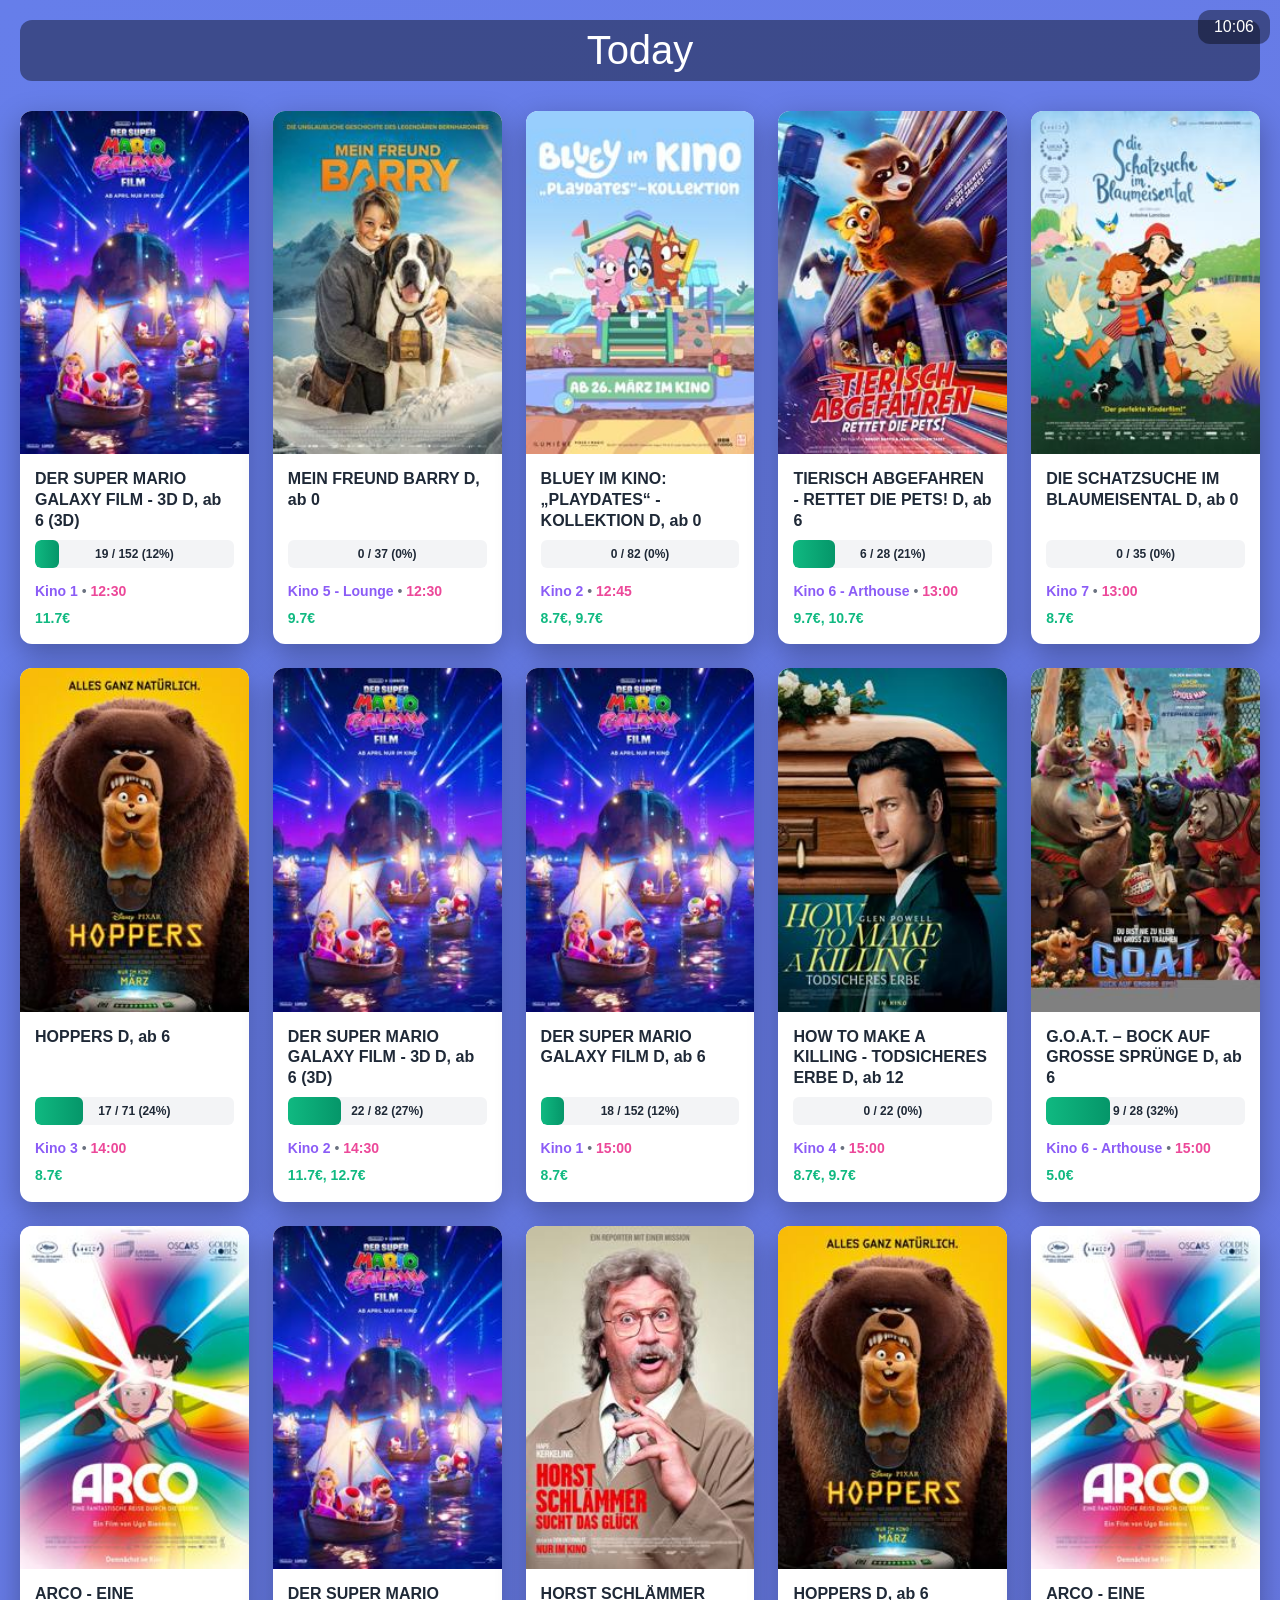
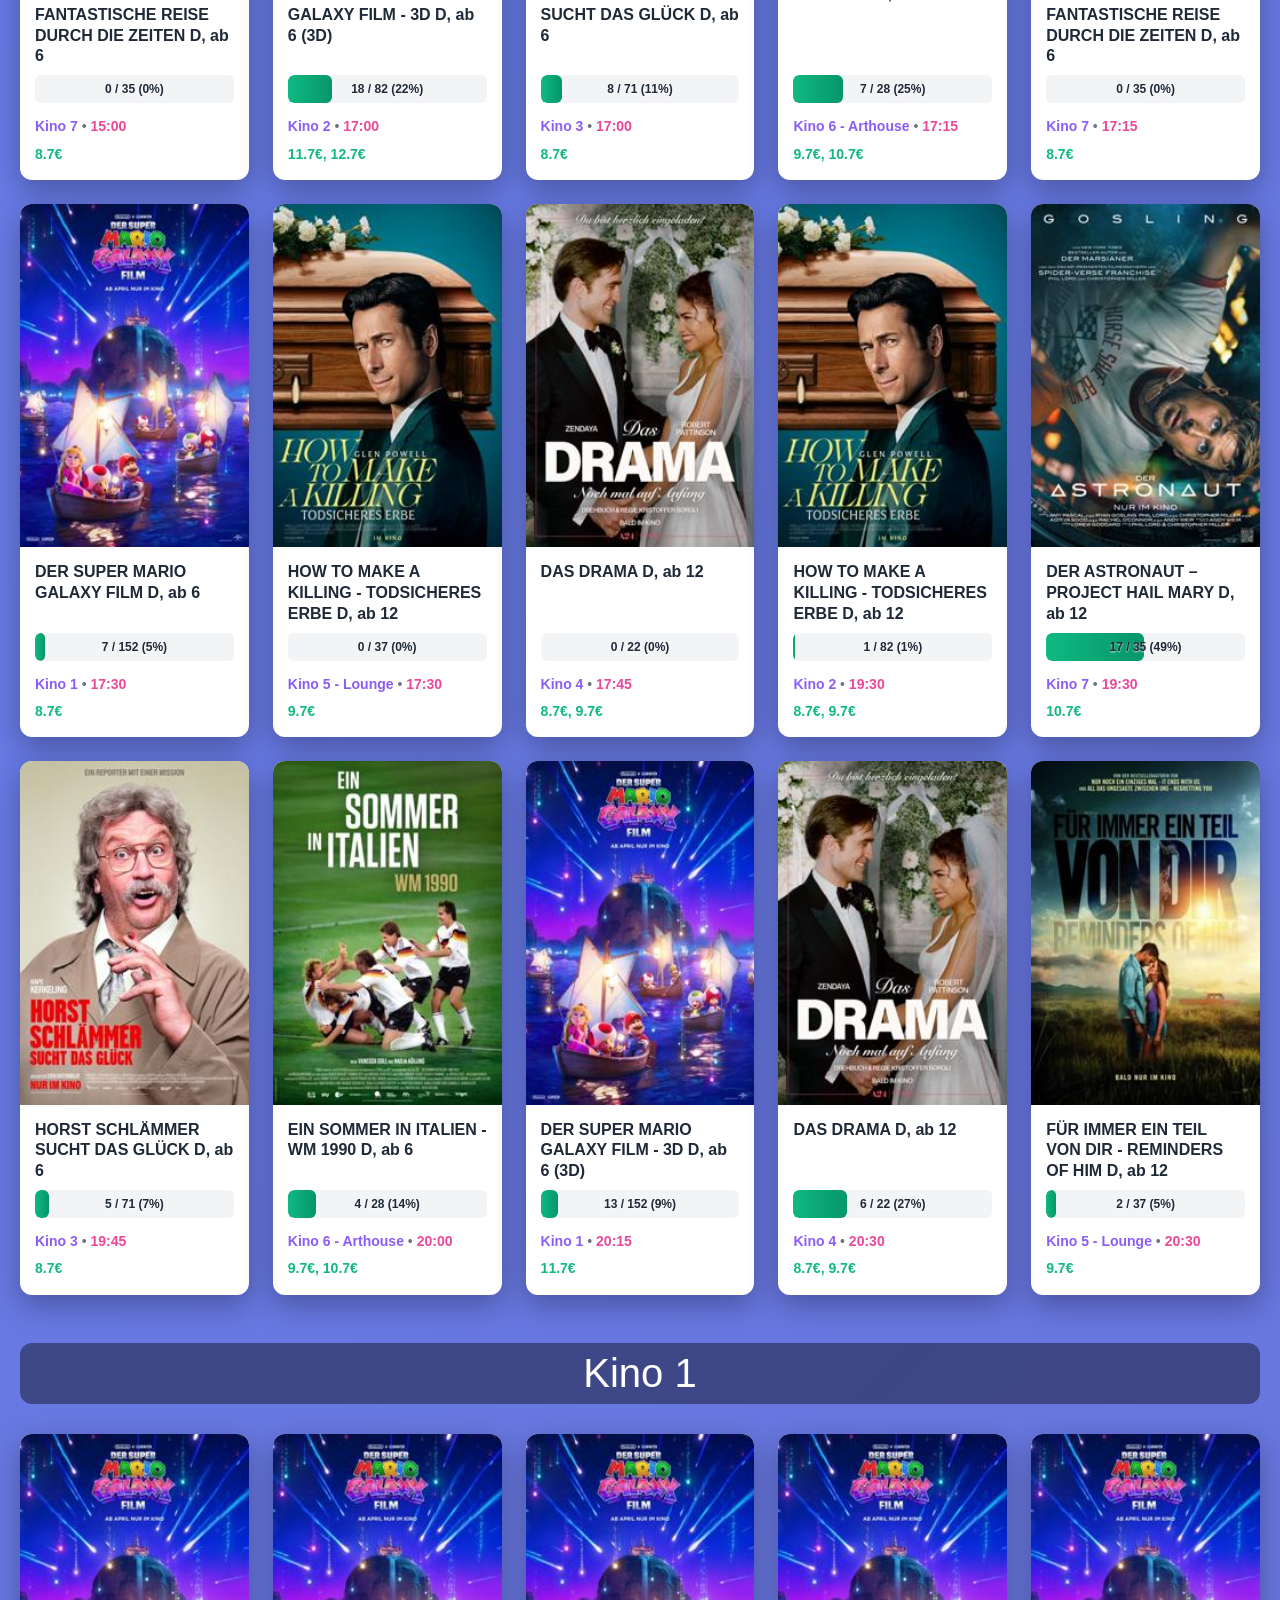
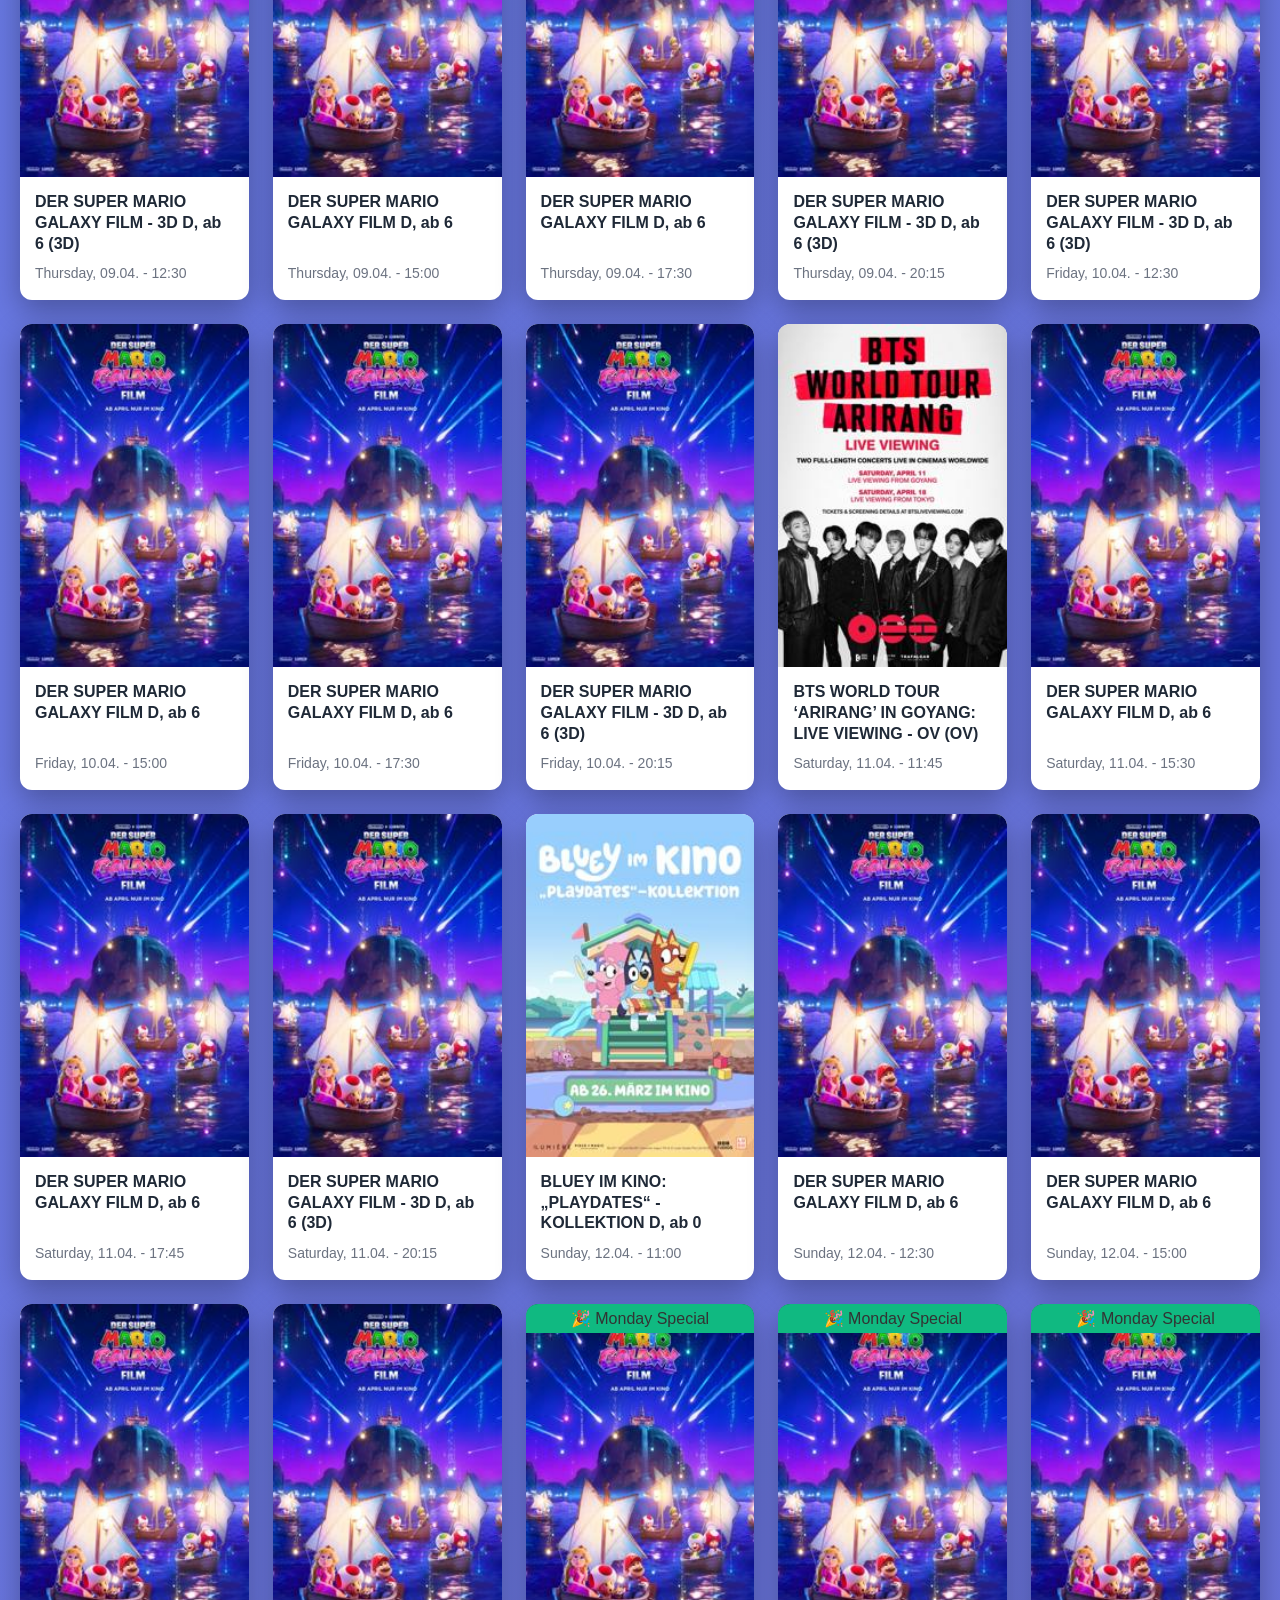
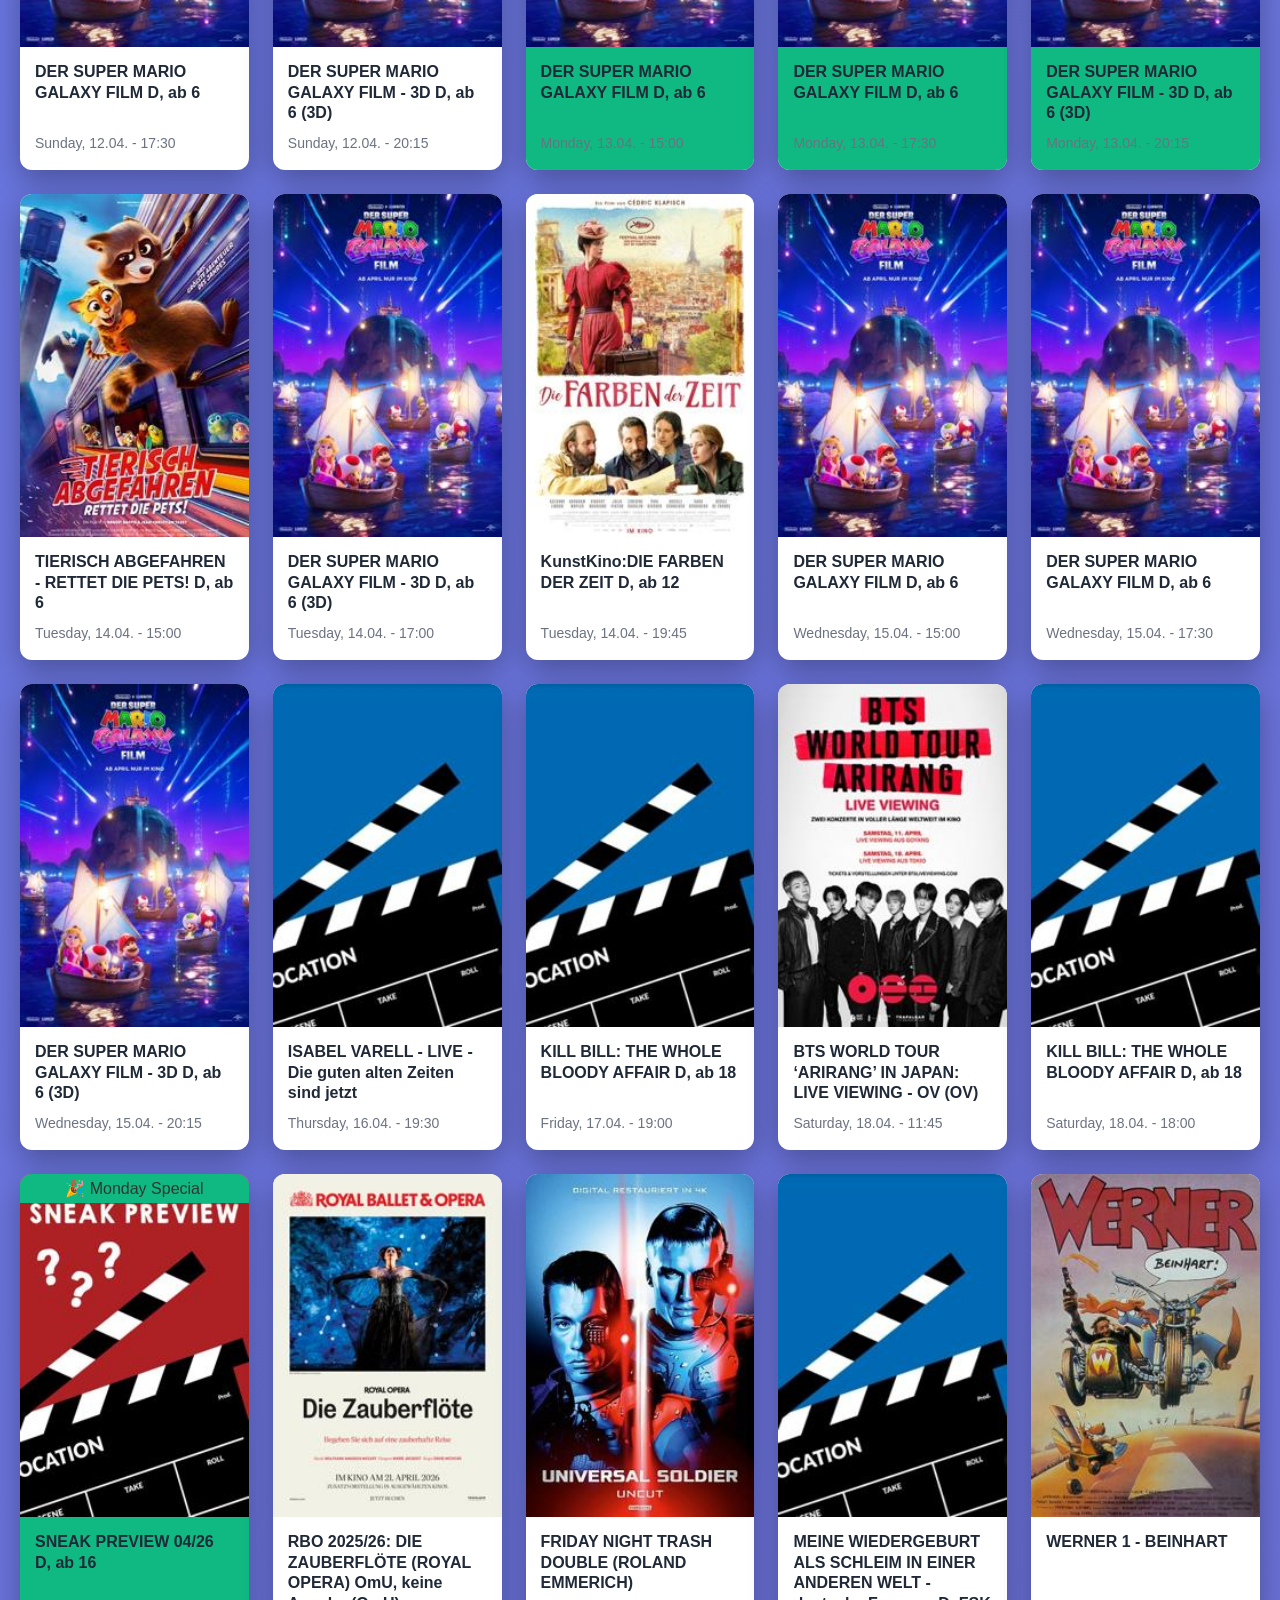
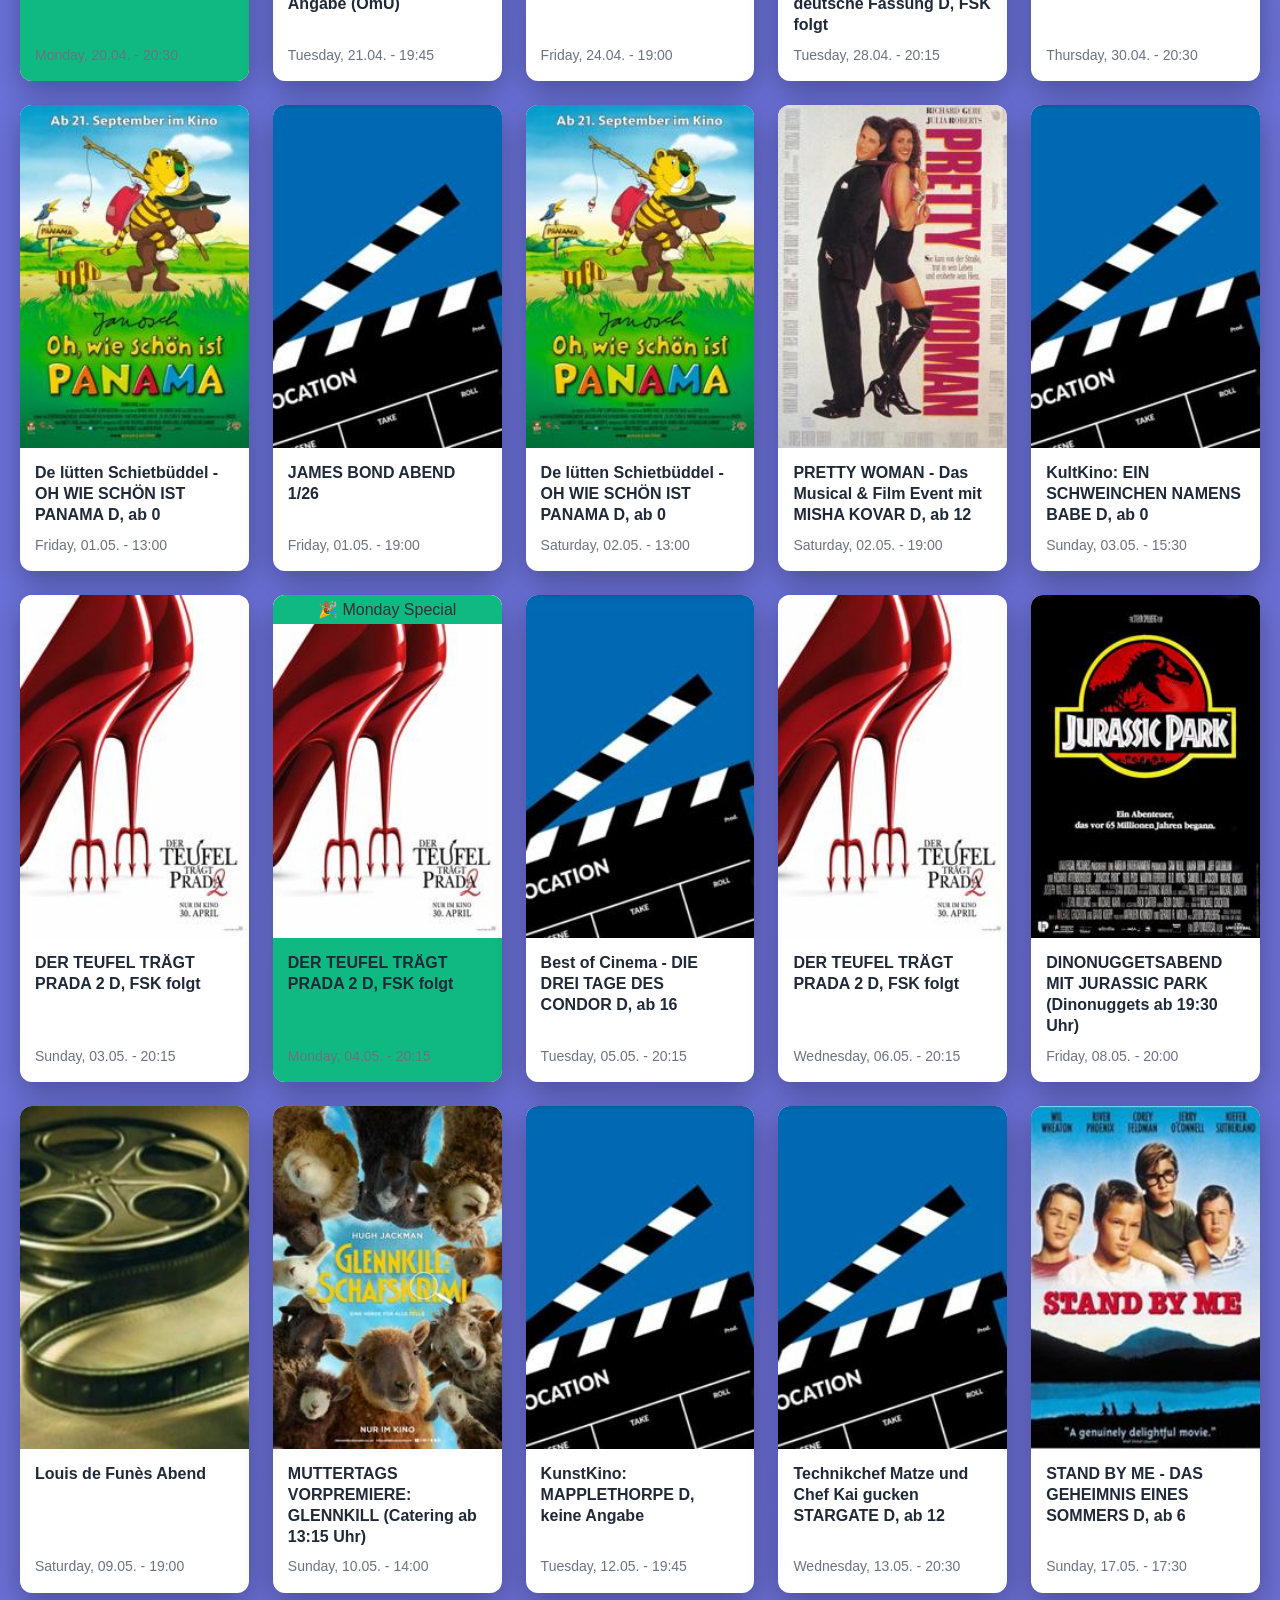
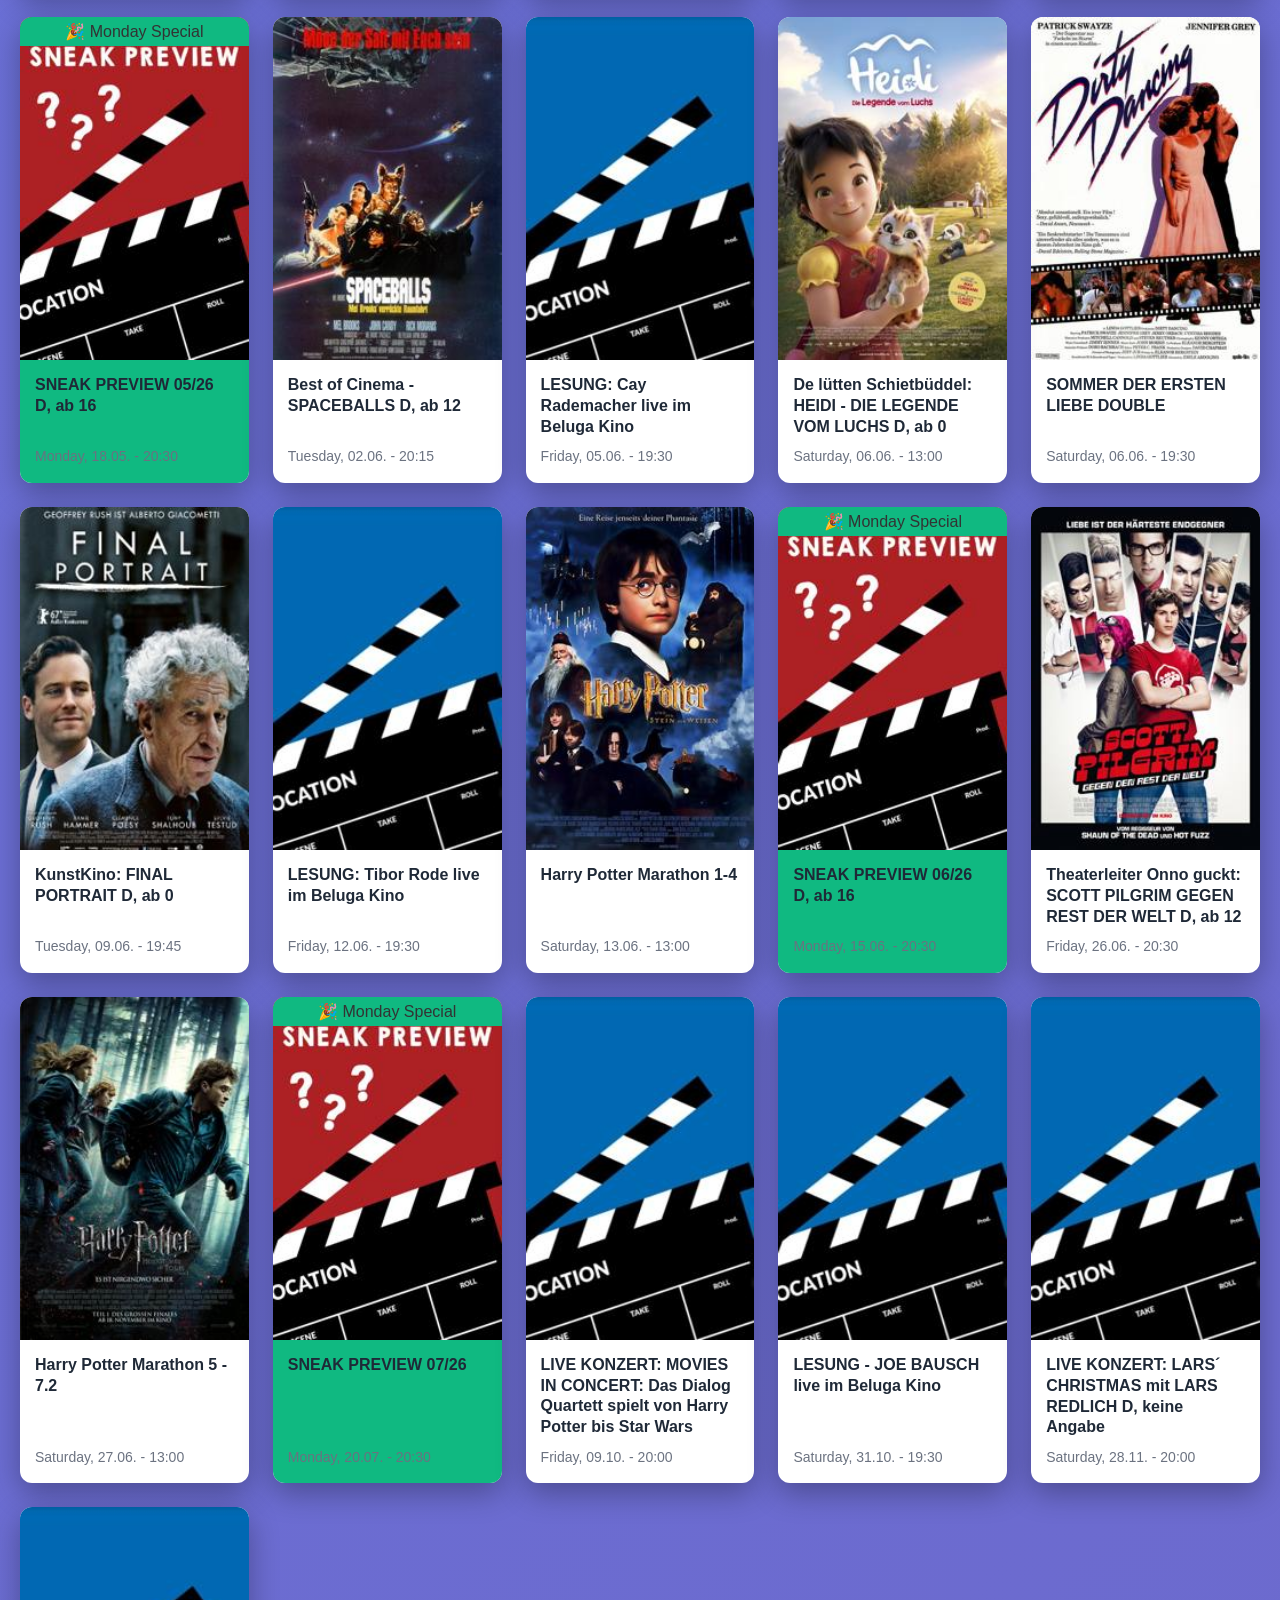
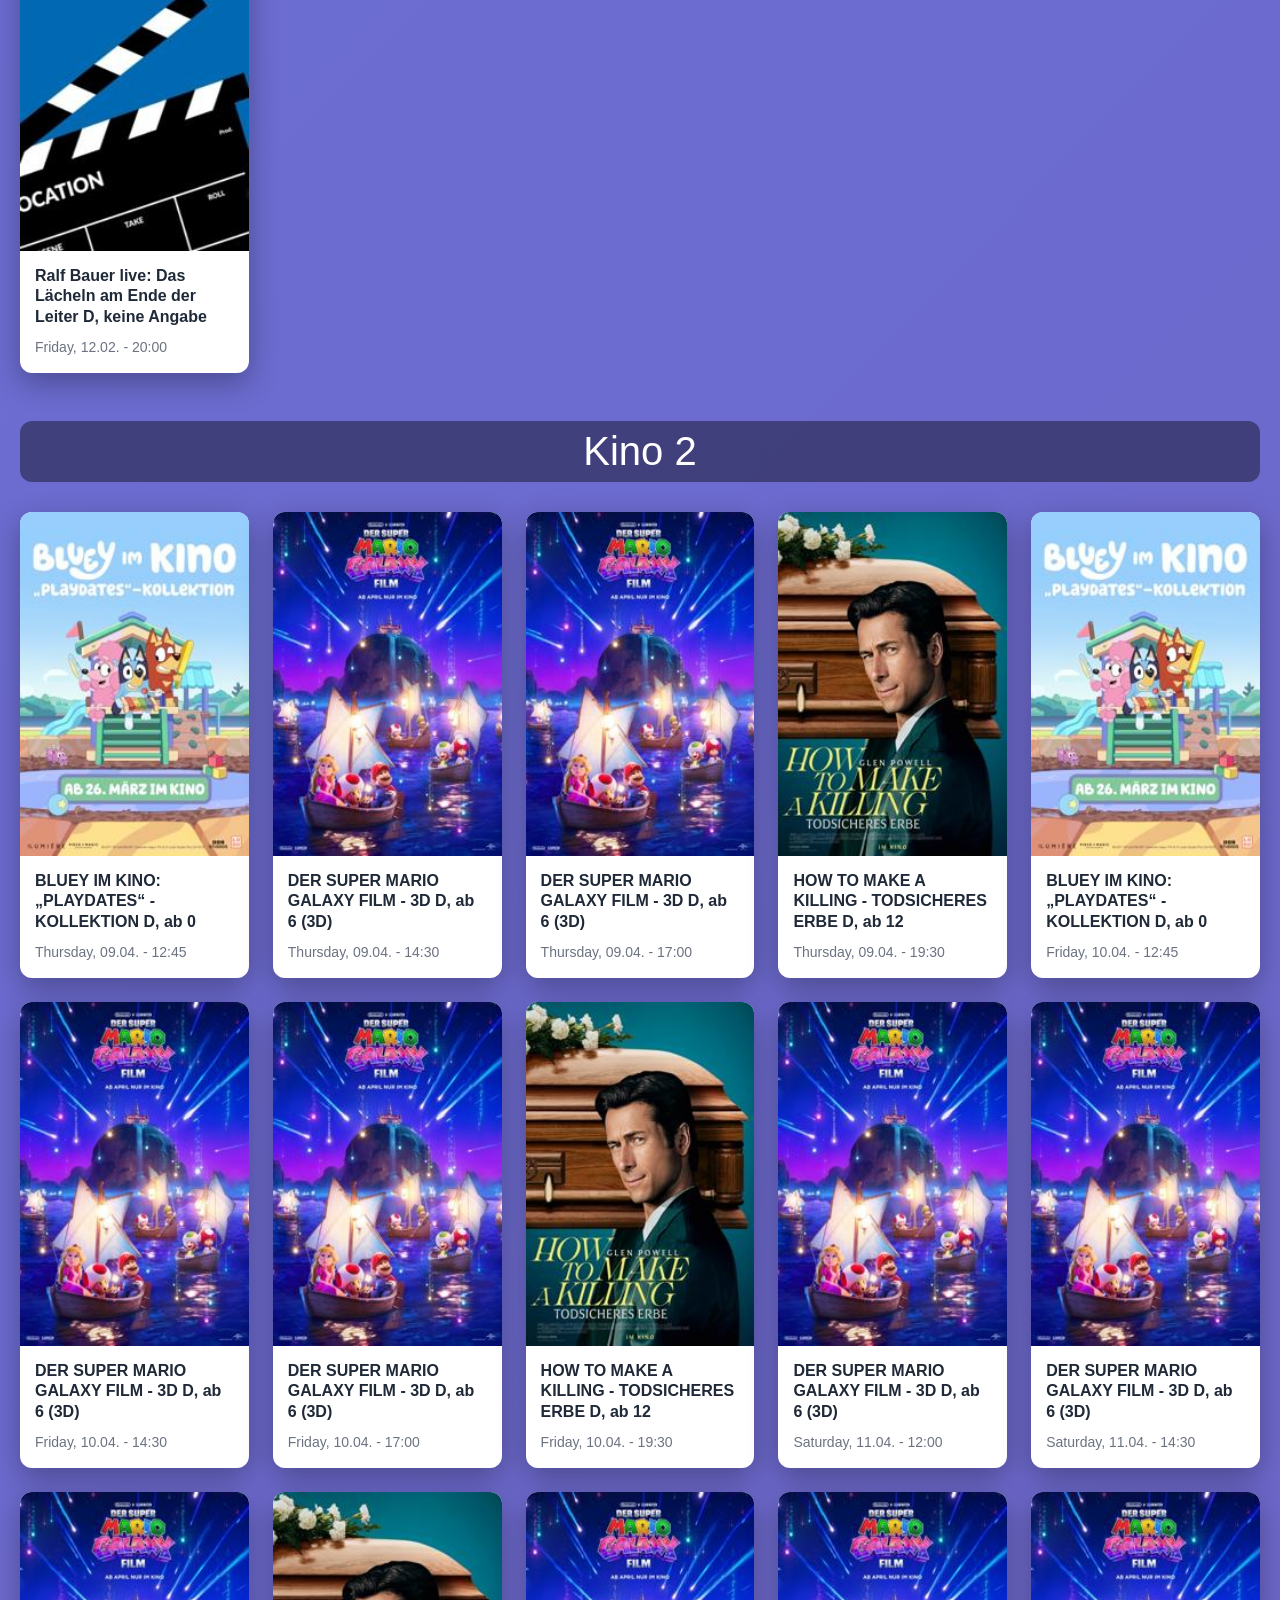
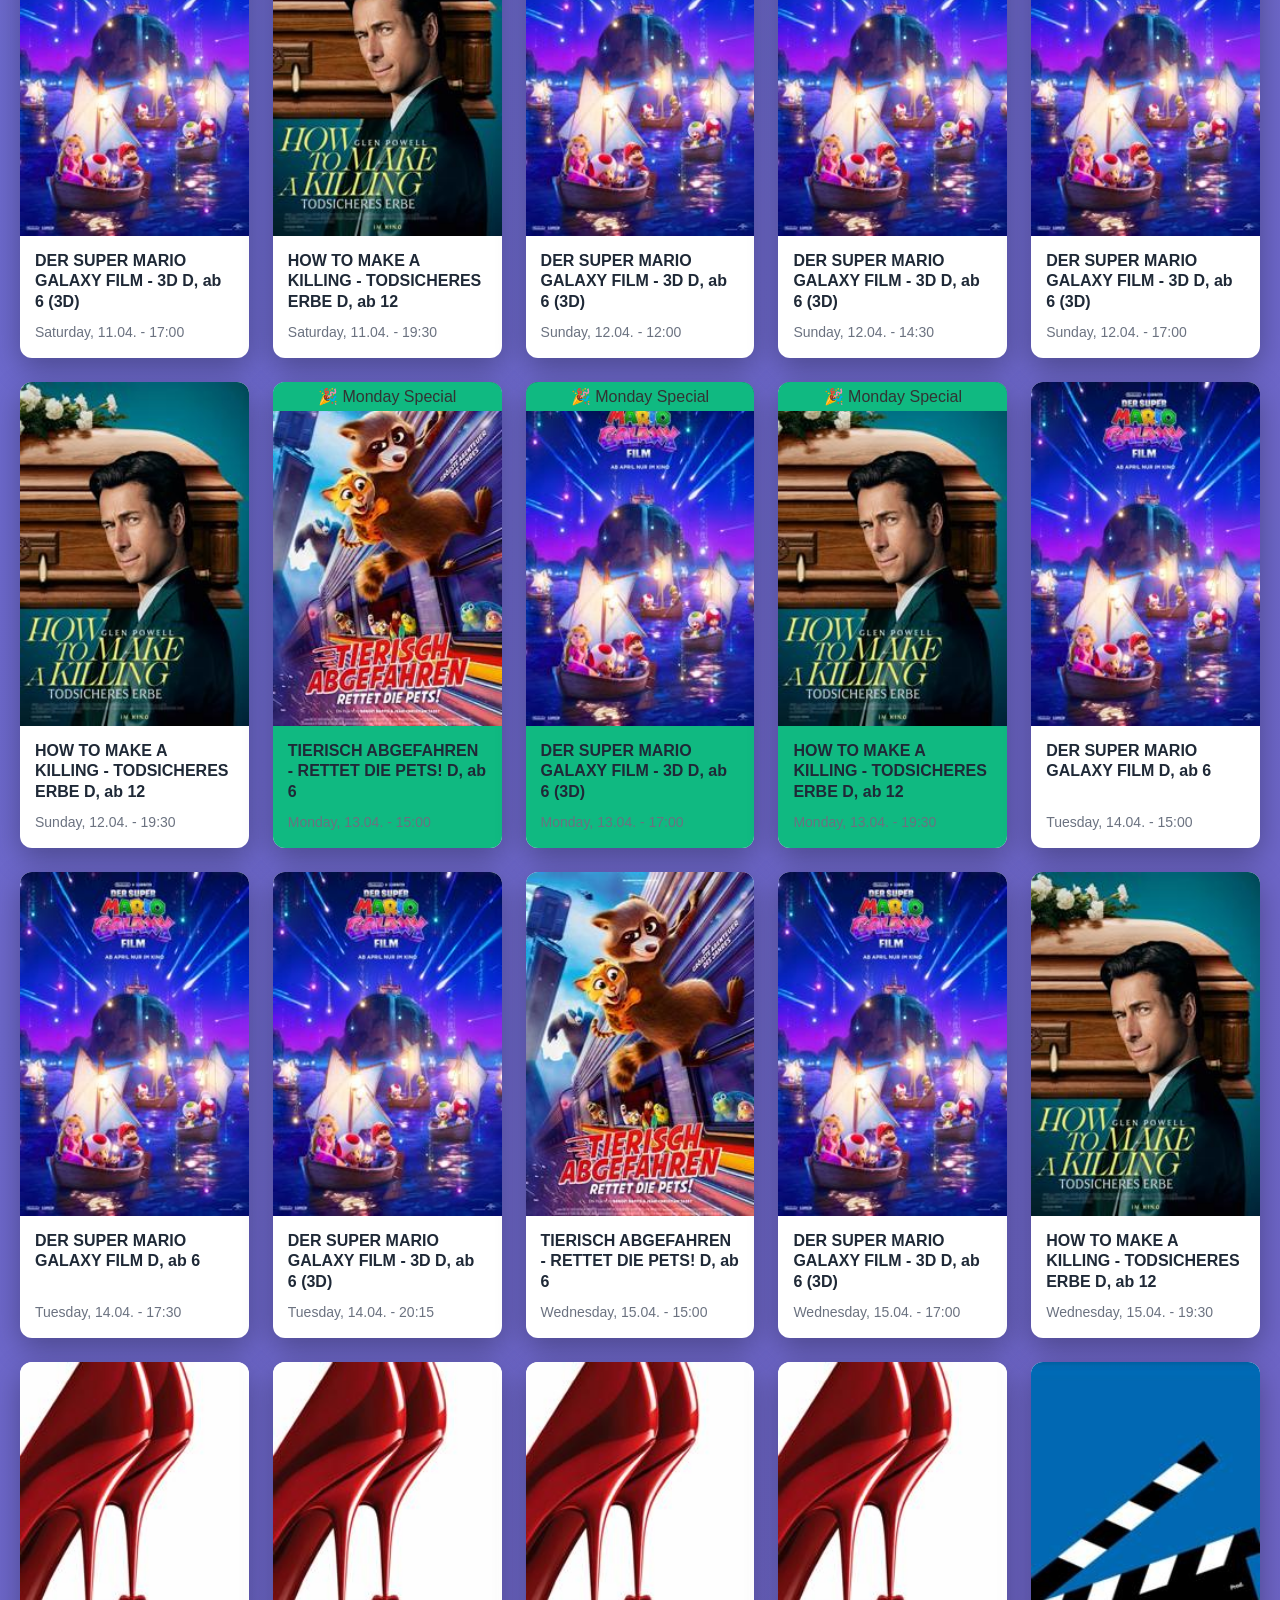
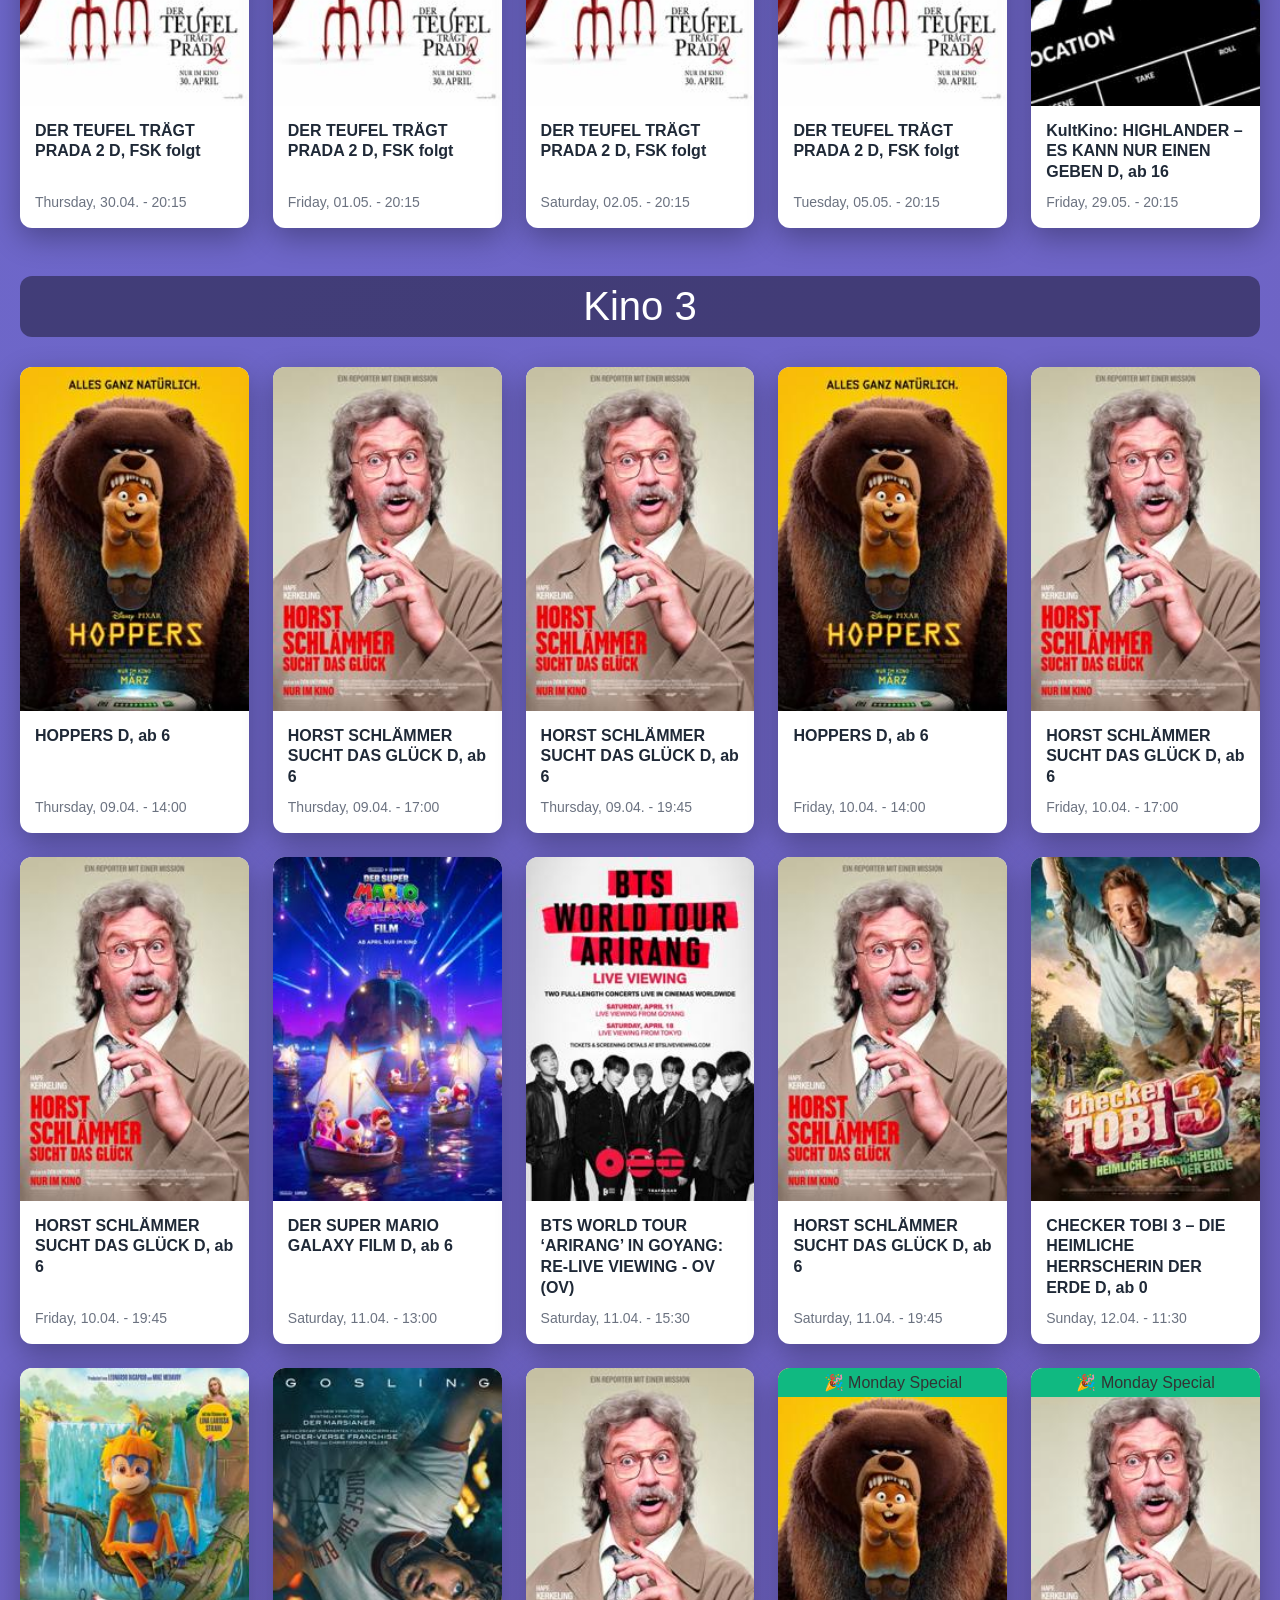
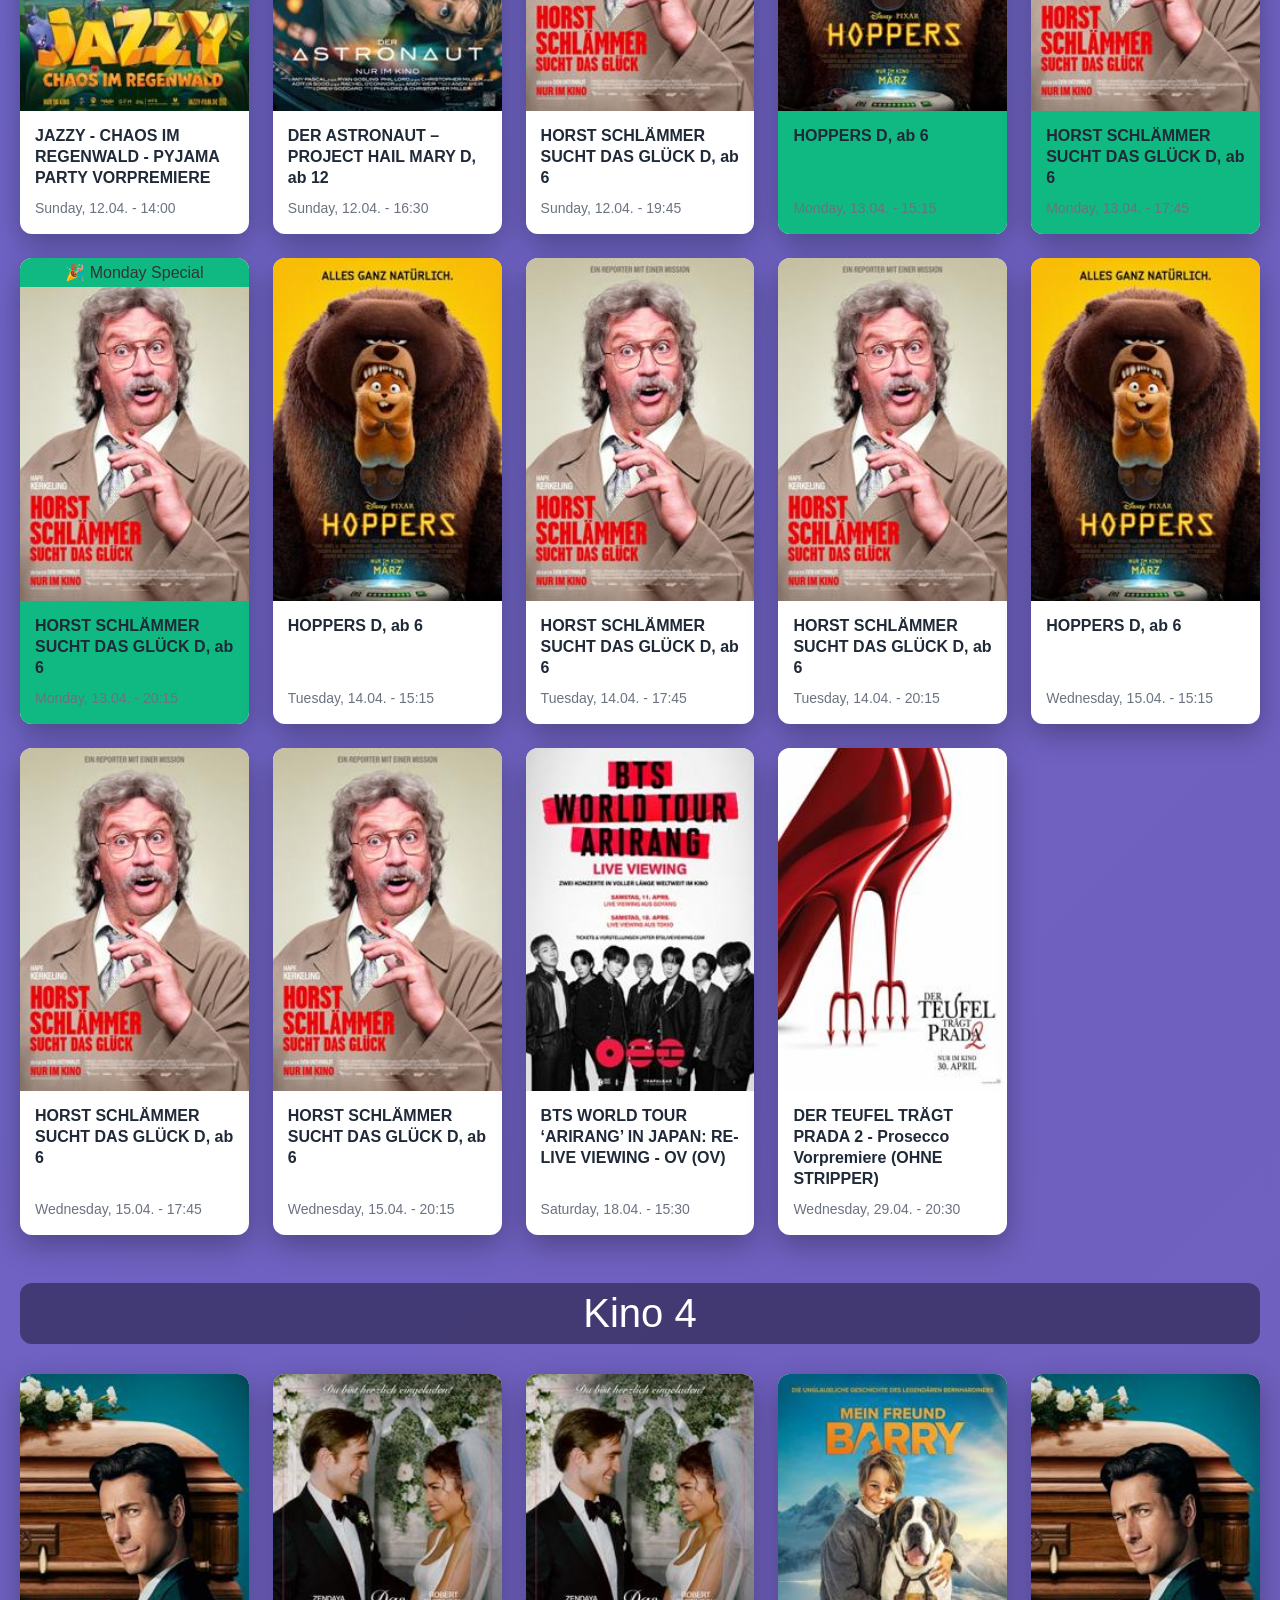
==== commit 19aac49b: "add content" ====
--- a/content/beluga/index.html
+++ b/content/beluga/index.html
@@ -247,15 +247,15 @@
             <h1>Today</h1>
             <div class="movies-grid">
                 <div class="movie-card">
-                    <a href="https://booking.cinetixx.de/frontend/index.html?cinemaId=301802645&showId=3464749262&bgswitch=false&resize=false">
-                        <img src="images/3354178682.jpg" alt="DER SUPER MARIO GALAXY FILM - 3D D, FSK folgt (3D)" class="movie-poster">
+                    <a href="https://booking.cinetixx.de/frontend/index.html?cinemaId=301802645&showId=3495474888&bgswitch=false&resize=false">
+                        <img src="images/3354178682.jpg" alt="DER SUPER MARIO GALAXY FILM - 3D D, ab 6 (3D)" class="movie-poster">
                     </a>
                     <div class="movie-info">
-                        <h2 class="movie-title">DER SUPER MARIO GALAXY FILM - 3D D, FSK folgt (3D)</h2>
+                        <h2 class="movie-title">DER SUPER MARIO GALAXY FILM - 3D D, ab 6 (3D)</h2>
                         <div class="seat-bar-container">
                             <div class="seat-bar-fill "
                                 style="width: 12%;"></div>
-                            <span class="seat-bar-label">18 / 152 (12%)</span>
+                            <span class="seat-bar-label">19 / 152 (12%)</span>
                         </div>
                         <div class="movie-details">
                             <span class="cinema-name">Kino 1</span> • <span class="movie-time">12:30</span>
@@ -264,24 +264,58 @@
                     </div>
                 </div>
                 <div class="movie-card">
-                    <a href="https://booking.cinetixx.de/frontend/index.html?cinemaId=301802645&showId=3488185104&bgswitch=false&resize=false">
-                        <img src="images/3493167511.jpg" alt="BLUEY IM KINO: „PLAYDATES“ - KOLLEKTION D, keine Angabe" class="movie-poster">
+                    <a href="https://booking.cinetixx.de/frontend/index.html?cinemaId=301802645&showId=3495479049&bgswitch=false&resize=false">
+                        <img src="images/3367585912.jpg" alt="MEIN FREUND BARRY D, ab 0" class="movie-poster">
                     </a>
                     <div class="movie-info">
-                        <h2 class="movie-title">BLUEY IM KINO: „PLAYDATES“ - KOLLEKTION D, keine Angabe</h2>
+                        <h2 class="movie-title">MEIN FREUND BARRY D, ab 0</h2>
                         <div class="seat-bar-container">
                             <div class="seat-bar-fill "
-                                style="width: 4%;"></div>
-                            <span class="seat-bar-label">3 / 82 (4%)</span>
+                                style="width: 0%;"></div>
+                            <span class="seat-bar-label">0 / 37 (0%)</span>
+                        </div>
+                        <div class="movie-details">
+                            <span class="cinema-name">Kino 5 - Lounge</span> • <span class="movie-time">12:30</span>
+                            <span class="movie-price">9.7€</span>
+                        </div>
+                    </div>
+                </div>
+                <div class="movie-card">
+                    <a href="https://booking.cinetixx.de/frontend/index.html?cinemaId=301802645&showId=3495474924&bgswitch=false&resize=false">
+                        <img src="images/3493167511.jpg" alt="BLUEY IM KINO: „PLAYDATES“ - KOLLEKTION D, ab 0" class="movie-poster">
+                    </a>
+                    <div class="movie-info">
+                        <h2 class="movie-title">BLUEY IM KINO: „PLAYDATES“ - KOLLEKTION D, ab 0</h2>
+                        <div class="seat-bar-container">
+                            <div class="seat-bar-fill "
+                                style="width: 0%;"></div>
+                            <span class="seat-bar-label">0 / 82 (0%)</span>
                         </div>
                         <div class="movie-details">
                             <span class="cinema-name">Kino 2</span> • <span class="movie-time">12:45</span>
-                            <span class="movie-price">5.0€</span>
-                        </div>
-                    </div>
-                </div>
-                <div class="movie-card">
-                    <a href="https://booking.cinetixx.de/frontend/index.html?cinemaId=301802645&showId=3488185140&bgswitch=false&resize=false">
+                            <span class="movie-price">8.7€, 9.7€</span>
+                        </div>
+                    </div>
+                </div>
+                <div class="movie-card">
+                    <a href="https://booking.cinetixx.de/frontend/index.html?cinemaId=301802645&showId=3495479043&bgswitch=false&resize=false">
+                        <img src="images/3440495809.jpg" alt="TIERISCH ABGEFAHREN - RETTET DIE PETS! D, ab 6" class="movie-poster">
+                    </a>
+                    <div class="movie-info">
+                        <h2 class="movie-title">TIERISCH ABGEFAHREN - RETTET DIE PETS! D, ab 6</h2>
+                        <div class="seat-bar-container">
+                            <div class="seat-bar-fill "
+                                style="width: 21%;"></div>
+                            <span class="seat-bar-label">6 / 28 (21%)</span>
+                        </div>
+                        <div class="movie-details">
+                            <span class="cinema-name">Kino 6 - Arthouse</span> • <span class="movie-time">13:00</span>
+                            <span class="movie-price">9.7€, 10.7€</span>
+                        </div>
+                    </div>
+                </div>
+                <div class="movie-card">
+                    <a href="https://booking.cinetixx.de/frontend/index.html?cinemaId=301802645&showId=3495475546&bgswitch=false&resize=false">
                         <img src="images/3448234502.jpg" alt="DIE SCHATZSUCHE IM BLAUMEISENTAL D, ab 0" class="movie-poster">
                     </a>
                     <div class="movie-info">
@@ -289,383 +323,349 @@
                         <div class="seat-bar-container">
                             <div class="seat-bar-fill "
                                 style="width: 0%;"></div>
+                            <span class="seat-bar-label">0 / 35 (0%)</span>
+                        </div>
+                        <div class="movie-details">
+                            <span class="cinema-name">Kino 7</span> • <span class="movie-time">13:00</span>
+                            <span class="movie-price">8.7€</span>
+                        </div>
+                    </div>
+                </div>
+                <div class="movie-card">
+                    <a href="https://booking.cinetixx.de/frontend/index.html?cinemaId=301802645&showId=3495478362&bgswitch=false&resize=false">
+                        <img src="images/3380875904.jpg" alt="HOPPERS D, ab 6" class="movie-poster">
+                    </a>
+                    <div class="movie-info">
+                        <h2 class="movie-title">HOPPERS D, ab 6</h2>
+                        <div class="seat-bar-container">
+                            <div class="seat-bar-fill "
+                                style="width: 24%;"></div>
+                            <span class="seat-bar-label">17 / 71 (24%)</span>
+                        </div>
+                        <div class="movie-details">
+                            <span class="cinema-name">Kino 3</span> • <span class="movie-time">14:00</span>
+                            <span class="movie-price">8.7€</span>
+                        </div>
+                    </div>
+                </div>
+                <div class="movie-card">
+                    <a href="https://booking.cinetixx.de/frontend/index.html?cinemaId=301802645&showId=3495474918&bgswitch=false&resize=false">
+                        <img src="images/3354178682.jpg" alt="DER SUPER MARIO GALAXY FILM - 3D D, ab 6 (3D)" class="movie-poster">
+                    </a>
+                    <div class="movie-info">
+                        <h2 class="movie-title">DER SUPER MARIO GALAXY FILM - 3D D, ab 6 (3D)</h2>
+                        <div class="seat-bar-container">
+                            <div class="seat-bar-fill "
+                                style="width: 27%;"></div>
+                            <span class="seat-bar-label">22 / 82 (27%)</span>
+                        </div>
+                        <div class="movie-details">
+                            <span class="cinema-name">Kino 2</span> • <span class="movie-time">14:30</span>
+                            <span class="movie-price">11.7€, 12.7€</span>
+                        </div>
+                    </div>
+                </div>
+                <div class="movie-card">
+                    <a href="https://booking.cinetixx.de/frontend/index.html?cinemaId=301802645&showId=3495474894&bgswitch=false&resize=false">
+                        <img src="images/3354178682.jpg" alt="DER SUPER MARIO GALAXY FILM D, ab 6" class="movie-poster">
+                    </a>
+                    <div class="movie-info">
+                        <h2 class="movie-title">DER SUPER MARIO GALAXY FILM D, ab 6</h2>
+                        <div class="seat-bar-container">
+                            <div class="seat-bar-fill "
+                                style="width: 12%;"></div>
+                            <span class="seat-bar-label">18 / 152 (12%)</span>
+                        </div>
+                        <div class="movie-details">
+                            <span class="cinema-name">Kino 1</span> • <span class="movie-time">15:00</span>
+                            <span class="movie-price">8.7€</span>
+                        </div>
+                    </div>
+                </div>
+                <div class="movie-card">
+                    <a href="https://booking.cinetixx.de/frontend/index.html?cinemaId=301802645&showId=3495475148&bgswitch=false&resize=false">
+                        <img src="images/3455066399.jpg" alt="HOW TO MAKE A KILLING - TODSICHERES ERBE D, ab 12" class="movie-poster">
+                    </a>
+                    <div class="movie-info">
+                        <h2 class="movie-title">HOW TO MAKE A KILLING - TODSICHERES ERBE D, ab 12</h2>
+                        <div class="seat-bar-container">
+                            <div class="seat-bar-fill "
+                                style="width: 0%;"></div>
                             <span class="seat-bar-label">0 / 22 (0%)</span>
                         </div>
                         <div class="movie-details">
-                            <span class="cinema-name">Kino 4</span> • <span class="movie-time">13:15</span>
+                            <span class="cinema-name">Kino 4</span> • <span class="movie-time">15:00</span>
                             <span class="movie-price">8.7€, 9.7€</span>
                         </div>
                     </div>
                 </div>
                 <div class="movie-card">
-                    <a href="https://booking.cinetixx.de/frontend/index.html?cinemaId=301802645&showId=3488185167&bgswitch=false&resize=false">
-                        <img src="images/3440495809.jpg" alt="TIERISCH ABGEFAHREN - RETTET DIE PETS! D, FSK folgt" class="movie-poster">
+                    <a href="https://booking.cinetixx.de/frontend/index.html?cinemaId=301802645&showId=3495479037&bgswitch=false&resize=false">
+                        <img src="images/3362770252.jpg" alt="G.O.A.T. – BOCK AUF GROSSE SPRÜNGE D, ab 6" class="movie-poster">
                     </a>
                     <div class="movie-info">
-                        <h2 class="movie-title">TIERISCH ABGEFAHREN - RETTET DIE PETS! D, FSK folgt</h2>
+                        <h2 class="movie-title">G.O.A.T. – BOCK AUF GROSSE SPRÜNGE D, ab 6</h2>
+                        <div class="seat-bar-container">
+                            <div class="seat-bar-fill "
+                                style="width: 32%;"></div>
+                            <span class="seat-bar-label">9 / 28 (32%)</span>
+                        </div>
+                        <div class="movie-details">
+                            <span class="cinema-name">Kino 6 - Arthouse</span> • <span class="movie-time">15:00</span>
+                            <span class="movie-price">5.0€</span>
+                        </div>
+                    </div>
+                </div>
+                <div class="movie-card">
+                    <a href="https://booking.cinetixx.de/frontend/index.html?cinemaId=301802645&showId=3495475566&bgswitch=false&resize=false">
+                        <img src="images/3469072321.jpg" alt="ARCO - EINE FANTASTISCHE REISE DURCH DIE ZEITEN D, ab 6" class="movie-poster">
+                    </a>
+                    <div class="movie-info">
+                        <h2 class="movie-title">ARCO - EINE FANTASTISCHE REISE DURCH DIE ZEITEN D, ab 6</h2>
+                        <div class="seat-bar-container">
+                            <div class="seat-bar-fill "
+                                style="width: 0%;"></div>
+                            <span class="seat-bar-label">0 / 35 (0%)</span>
+                        </div>
+                        <div class="movie-details">
+                            <span class="cinema-name">Kino 7</span> • <span class="movie-time">15:00</span>
+                            <span class="movie-price">8.7€</span>
+                        </div>
+                    </div>
+                </div>
+                <div class="movie-card">
+                    <a href="https://booking.cinetixx.de/frontend/index.html?cinemaId=301802645&showId=3495474912&bgswitch=false&resize=false">
+                        <img src="images/3354178682.jpg" alt="DER SUPER MARIO GALAXY FILM - 3D D, ab 6 (3D)" class="movie-poster">
+                    </a>
+                    <div class="movie-info">
+                        <h2 class="movie-title">DER SUPER MARIO GALAXY FILM - 3D D, ab 6 (3D)</h2>
+                        <div class="seat-bar-container">
+                            <div class="seat-bar-fill "
+                                style="width: 22%;"></div>
+                            <span class="seat-bar-label">18 / 82 (22%)</span>
+                        </div>
+                        <div class="movie-details">
+                            <span class="cinema-name">Kino 2</span> • <span class="movie-time">17:00</span>
+                            <span class="movie-price">11.7€, 12.7€</span>
+                        </div>
+                    </div>
+                </div>
+                <div class="movie-card">
+                    <a href="https://booking.cinetixx.de/frontend/index.html?cinemaId=301802645&showId=3495475560&bgswitch=false&resize=false">
+                        <img src="images/3434395006.jpg" alt="HORST SCHLÄMMER SUCHT DAS GLÜCK D, ab 6" class="movie-poster">
+                    </a>
+                    <div class="movie-info">
+                        <h2 class="movie-title">HORST SCHLÄMMER SUCHT DAS GLÜCK D, ab 6</h2>
+                        <div class="seat-bar-container">
+                            <div class="seat-bar-fill "
+                                style="width: 11%;"></div>
+                            <span class="seat-bar-label">8 / 71 (11%)</span>
+                        </div>
+                        <div class="movie-details">
+                            <span class="cinema-name">Kino 3</span> • <span class="movie-time">17:00</span>
+                            <span class="movie-price">8.7€</span>
+                        </div>
+                    </div>
+                </div>
+                <div class="movie-card">
+                    <a href="https://booking.cinetixx.de/frontend/index.html?cinemaId=301802645&showId=3495475578&bgswitch=false&resize=false">
+                        <img src="images/3380875904.jpg" alt="HOPPERS D, ab 6" class="movie-poster">
+                    </a>
+                    <div class="movie-info">
+                        <h2 class="movie-title">HOPPERS D, ab 6</h2>
+                        <div class="seat-bar-container">
+                            <div class="seat-bar-fill "
+                                style="width: 25%;"></div>
+                            <span class="seat-bar-label">7 / 28 (25%)</span>
+                        </div>
+                        <div class="movie-details">
+                            <span class="cinema-name">Kino 6 - Arthouse</span> • <span class="movie-time">17:15</span>
+                            <span class="movie-price">9.7€, 10.7€</span>
+                        </div>
+                    </div>
+                </div>
+                <div class="movie-card">
+                    <a href="https://booking.cinetixx.de/frontend/index.html?cinemaId=301802645&showId=3495475552&bgswitch=false&resize=false">
+                        <img src="images/3469072321.jpg" alt="ARCO - EINE FANTASTISCHE REISE DURCH DIE ZEITEN D, ab 6" class="movie-poster">
+                    </a>
+                    <div class="movie-info">
+                        <h2 class="movie-title">ARCO - EINE FANTASTISCHE REISE DURCH DIE ZEITEN D, ab 6</h2>
+                        <div class="seat-bar-container">
+                            <div class="seat-bar-fill "
+                                style="width: 0%;"></div>
+                            <span class="seat-bar-label">0 / 35 (0%)</span>
+                        </div>
+                        <div class="movie-details">
+                            <span class="cinema-name">Kino 7</span> • <span class="movie-time">17:15</span>
+                            <span class="movie-price">8.7€</span>
+                        </div>
+                    </div>
+                </div>
+                <div class="movie-card">
+                    <a href="https://booking.cinetixx.de/frontend/index.html?cinemaId=301802645&showId=3495474900&bgswitch=false&resize=false">
+                        <img src="images/3354178682.jpg" alt="DER SUPER MARIO GALAXY FILM D, ab 6" class="movie-poster">
+                    </a>
+                    <div class="movie-info">
+                        <h2 class="movie-title">DER SUPER MARIO GALAXY FILM D, ab 6</h2>
+                        <div class="seat-bar-container">
+                            <div class="seat-bar-fill "
+                                style="width: 5%;"></div>
+                            <span class="seat-bar-label">7 / 152 (5%)</span>
+                        </div>
+                        <div class="movie-details">
+                            <span class="cinema-name">Kino 1</span> • <span class="movie-time">17:30</span>
+                            <span class="movie-price">8.7€</span>
+                        </div>
+                    </div>
+                </div>
+                <div class="movie-card">
+                    <a href="https://booking.cinetixx.de/frontend/index.html?cinemaId=301802645&showId=3495475166&bgswitch=false&resize=false">
+                        <img src="images/3455066399.jpg" alt="HOW TO MAKE A KILLING - TODSICHERES ERBE D, ab 12" class="movie-poster">
+                    </a>
+                    <div class="movie-info">
+                        <h2 class="movie-title">HOW TO MAKE A KILLING - TODSICHERES ERBE D, ab 12</h2>
+                        <div class="seat-bar-container">
+                            <div class="seat-bar-fill "
+                                style="width: 0%;"></div>
+                            <span class="seat-bar-label">0 / 37 (0%)</span>
+                        </div>
+                        <div class="movie-details">
+                            <span class="cinema-name">Kino 5 - Lounge</span> • <span class="movie-time">17:30</span>
+                            <span class="movie-price">9.7€</span>
+                        </div>
+                    </div>
+                </div>
+                <div class="movie-card">
+                    <a href="https://booking.cinetixx.de/frontend/index.html?cinemaId=301802645&showId=3495479061&bgswitch=false&resize=false">
+                        <img src="images/3449950723.jpg" alt="DAS DRAMA D, ab 12" class="movie-poster">
+                    </a>
+                    <div class="movie-info">
+                        <h2 class="movie-title">DAS DRAMA D, ab 12</h2>
+                        <div class="seat-bar-container">
+                            <div class="seat-bar-fill "
+                                style="width: 0%;"></div>
+                            <span class="seat-bar-label">0 / 22 (0%)</span>
+                        </div>
+                        <div class="movie-details">
+                            <span class="cinema-name">Kino 4</span> • <span class="movie-time">17:45</span>
+                            <span class="movie-price">8.7€, 9.7€</span>
+                        </div>
+                    </div>
+                </div>
+                <div class="movie-card">
+                    <a href="https://booking.cinetixx.de/frontend/index.html?cinemaId=301802645&showId=3495475160&bgswitch=false&resize=false">
+                        <img src="images/3455066399.jpg" alt="HOW TO MAKE A KILLING - TODSICHERES ERBE D, ab 12" class="movie-poster">
+                    </a>
+                    <div class="movie-info">
+                        <h2 class="movie-title">HOW TO MAKE A KILLING - TODSICHERES ERBE D, ab 12</h2>
+                        <div class="seat-bar-container">
+                            <div class="seat-bar-fill "
+                                style="width: 1%;"></div>
+                            <span class="seat-bar-label">1 / 82 (1%)</span>
+                        </div>
+                        <div class="movie-details">
+                            <span class="cinema-name">Kino 2</span> • <span class="movie-time">19:30</span>
+                            <span class="movie-price">8.7€, 9.7€</span>
+                        </div>
+                    </div>
+                </div>
+                <div class="movie-card">
+                    <a href="https://booking.cinetixx.de/frontend/index.html?cinemaId=301802645&showId=3495475154&bgswitch=false&resize=false">
+                        <img src="images/3358245841.jpg" alt="DER ASTRONAUT – PROJECT HAIL MARY D, ab 12" class="movie-poster">
+                    </a>
+                    <div class="movie-info">
+                        <h2 class="movie-title">DER ASTRONAUT – PROJECT HAIL MARY D, ab 12</h2>
+                        <div class="seat-bar-container">
+                            <div class="seat-bar-fill "
+                                style="width: 49%;"></div>
+                            <span class="seat-bar-label">17 / 35 (49%)</span>
+                        </div>
+                        <div class="movie-details">
+                            <span class="cinema-name">Kino 7</span> • <span class="movie-time">19:30</span>
+                            <span class="movie-price">10.7€</span>
+                        </div>
+                    </div>
+                </div>
+                <div class="movie-card">
+                    <a href="https://booking.cinetixx.de/frontend/index.html?cinemaId=301802645&showId=3495475572&bgswitch=false&resize=false">
+                        <img src="images/3434395006.jpg" alt="HORST SCHLÄMMER SUCHT DAS GLÜCK D, ab 6" class="movie-poster">
+                    </a>
+                    <div class="movie-info">
+                        <h2 class="movie-title">HORST SCHLÄMMER SUCHT DAS GLÜCK D, ab 6</h2>
+                        <div class="seat-bar-container">
+                            <div class="seat-bar-fill "
+                                style="width: 7%;"></div>
+                            <span class="seat-bar-label">5 / 71 (7%)</span>
+                        </div>
+                        <div class="movie-details">
+                            <span class="cinema-name">Kino 3</span> • <span class="movie-time">19:45</span>
+                            <span class="movie-price">8.7€</span>
+                        </div>
+                    </div>
+                </div>
+                <div class="movie-card">
+                    <a href="https://booking.cinetixx.de/frontend/index.html?cinemaId=301802645&showId=3497106416&bgswitch=false&resize=false">
+                        <img src="images/3440512174.jpg" alt="EIN SOMMER IN ITALIEN - WM 1990 D, ab 6" class="movie-poster">
+                    </a>
+                    <div class="movie-info">
+                        <h2 class="movie-title">EIN SOMMER IN ITALIEN - WM 1990 D, ab 6</h2>
+                        <div class="seat-bar-container">
+                            <div class="seat-bar-fill "
+                                style="width: 14%;"></div>
+                            <span class="seat-bar-label">4 / 28 (14%)</span>
+                        </div>
+                        <div class="movie-details">
+                            <span class="cinema-name">Kino 6 - Arthouse</span> • <span class="movie-time">20:00</span>
+                            <span class="movie-price">9.7€, 10.7€</span>
+                        </div>
+                    </div>
+                </div>
+                <div class="movie-card">
+                    <a href="https://booking.cinetixx.de/frontend/index.html?cinemaId=301802645&showId=3495474906&bgswitch=false&resize=false">
+                        <img src="images/3354178682.jpg" alt="DER SUPER MARIO GALAXY FILM - 3D D, ab 6 (3D)" class="movie-poster">
+                    </a>
+                    <div class="movie-info">
+                        <h2 class="movie-title">DER SUPER MARIO GALAXY FILM - 3D D, ab 6 (3D)</h2>
+                        <div class="seat-bar-container">
+                            <div class="seat-bar-fill "
+                                style="width: 9%;"></div>
+                            <span class="seat-bar-label">13 / 152 (9%)</span>
+                        </div>
+                        <div class="movie-details">
+                            <span class="cinema-name">Kino 1</span> • <span class="movie-time">20:15</span>
+                            <span class="movie-price">11.7€</span>
+                        </div>
+                    </div>
+                </div>
+                <div class="movie-card">
+                    <a href="https://booking.cinetixx.de/frontend/index.html?cinemaId=301802645&showId=3495479055&bgswitch=false&resize=false">
+                        <img src="images/3449950723.jpg" alt="DAS DRAMA D, ab 12" class="movie-poster">
+                    </a>
+                    <div class="movie-info">
+                        <h2 class="movie-title">DAS DRAMA D, ab 12</h2>
+                        <div class="seat-bar-container">
+                            <div class="seat-bar-fill "
+                                style="width: 27%;"></div>
+                            <span class="seat-bar-label">6 / 22 (27%)</span>
+                        </div>
+                        <div class="movie-details">
+                            <span class="cinema-name">Kino 4</span> • <span class="movie-time">20:30</span>
+                            <span class="movie-price">8.7€, 9.7€</span>
+                        </div>
+                    </div>
+                </div>
+                <div class="movie-card">
+                    <a href="https://booking.cinetixx.de/frontend/index.html?cinemaId=301802645&showId=3495479067&bgswitch=false&resize=false">
+                        <img src="images/3436596584.jpg" alt="FÜR IMMER EIN TEIL VON DIR - REMINDERS OF HIM D, ab 12" class="movie-poster">
+                    </a>
+                    <div class="movie-info">
+                        <h2 class="movie-title">FÜR IMMER EIN TEIL VON DIR - REMINDERS OF HIM D, ab 12</h2>
                         <div class="seat-bar-container">
                             <div class="seat-bar-fill "
                                 style="width: 5%;"></div>
                             <span class="seat-bar-label">2 / 37 (5%)</span>
                         </div>
                         <div class="movie-details">
-                            <span class="cinema-name">Kino 5 - Lounge</span> • <span class="movie-time">13:15</span>
-                            <span class="movie-price">9.7€</span>
-                        </div>
-                    </div>
-                </div>
-                <div class="movie-card">
-                    <a href="https://booking.cinetixx.de/frontend/index.html?cinemaId=301802645&showId=3488185122&bgswitch=false&resize=false">
-                        <img src="images/3380875904.jpg" alt="HOPPERS D, ab 6" class="movie-poster">
-                    </a>
-                    <div class="movie-info">
-                        <h2 class="movie-title">HOPPERS D, ab 6</h2>
-                        <div class="seat-bar-container">
-                            <div class="seat-bar-fill "
-                                style="width: 0%;"></div>
-                            <span class="seat-bar-label">0 / 71 (0%)</span>
-                        </div>
-                        <div class="movie-details">
-                            <span class="cinema-name">Kino 3</span> • <span class="movie-time">14:00</span>
-                            <span class="movie-price">8.7€</span>
-                        </div>
-                    </div>
-                </div>
-                <div class="movie-card">
-                    <a href="https://booking.cinetixx.de/frontend/index.html?cinemaId=301802645&showId=3488185197&bgswitch=false&resize=false">
-                        <img src="images/3362770252.jpg" alt="G.O.A.T. – BOCK AUF GROSSE SPRÜNGE D, ab 6" class="movie-poster">
-                    </a>
-                    <div class="movie-info">
-                        <h2 class="movie-title">G.O.A.T. – BOCK AUF GROSSE SPRÜNGE D, ab 6</h2>
-                        <div class="seat-bar-container">
-                            <div class="seat-bar-fill "
-                                style="width: 18%;"></div>
-                            <span class="seat-bar-label">5 / 28 (18%)</span>
-                        </div>
-                        <div class="movie-details">
-                            <span class="cinema-name">Kino 6 - Arthouse</span> • <span class="movie-time">14:00</span>
-                            <span class="movie-price">5.0€</span>
-                        </div>
-                    </div>
-                </div>
-                <div class="movie-card">
-                    <a href="https://booking.cinetixx.de/frontend/index.html?cinemaId=301802645&showId=3488185215&bgswitch=false&resize=false">
-                        <img src="images/3367584080.jpg" alt="WOODWALKERS 2 D, ab 6" class="movie-poster">
-                    </a>
-                    <div class="movie-info">
-                        <h2 class="movie-title">WOODWALKERS 2 D, ab 6</h2>
-                        <div class="seat-bar-container">
-                            <div class="seat-bar-fill "
-                                style="width: 49%;"></div>
-                            <span class="seat-bar-label">17 / 35 (49%)</span>
-                        </div>
-                        <div class="movie-details">
-                            <span class="cinema-name">Kino 7</span> • <span class="movie-time">14:00</span>
-                            <span class="movie-price">5.0€</span>
-                        </div>
-                    </div>
-                </div>
-                <div class="movie-card">
-                    <a href="https://booking.cinetixx.de/frontend/index.html?cinemaId=301802645&showId=3464749283&bgswitch=false&resize=false">
-                        <img src="images/3354178682.jpg" alt="DER SUPER MARIO GALAXY FILM - 3D D, FSK folgt (3D)" class="movie-poster">
-                    </a>
-                    <div class="movie-info">
-                        <h2 class="movie-title">DER SUPER MARIO GALAXY FILM - 3D D, FSK folgt (3D)</h2>
-                        <div class="seat-bar-container">
-                            <div class="seat-bar-fill "
-                                style="width: 7%;"></div>
-                            <span class="seat-bar-label">6 / 82 (7%)</span>
-                        </div>
-                        <div class="movie-details">
-                            <span class="cinema-name">Kino 2</span> • <span class="movie-time">14:30</span>
-                            <span class="movie-price">11.7€, 12.7€</span>
-                        </div>
-                    </div>
-                </div>
-                <div class="movie-card">
-                    <a href="https://booking.cinetixx.de/frontend/index.html?cinemaId=301802645&showId=3464749268&bgswitch=false&resize=false">
-                        <img src="images/3354178682.jpg" alt="DER SUPER MARIO GALAXY FILM D, FSK folgt" class="movie-poster">
-                    </a>
-                    <div class="movie-info">
-                        <h2 class="movie-title">DER SUPER MARIO GALAXY FILM D, FSK folgt</h2>
-                        <div class="seat-bar-container">
-                            <div class="seat-bar-fill "
-                                style="width: 18%;"></div>
-                            <span class="seat-bar-label">27 / 152 (18%)</span>
-                        </div>
-                        <div class="movie-details">
-                            <span class="cinema-name">Kino 1</span> • <span class="movie-time">15:00</span>
-                            <span class="movie-price">8.7€</span>
-                        </div>
-                    </div>
-                </div>
-                <div class="movie-card">
-                    <a href="https://booking.cinetixx.de/frontend/index.html?cinemaId=301802645&showId=3488185146&bgswitch=false&resize=false">
-                        <img src="images/3367585912.jpg" alt="MEIN FREUND BARRY D, FSK folgt" class="movie-poster">
-                    </a>
-                    <div class="movie-info">
-                        <h2 class="movie-title">MEIN FREUND BARRY D, FSK folgt</h2>
-                        <div class="seat-bar-container">
-                            <div class="seat-bar-fill "
-                                style="width: 0%;"></div>
-                            <span class="seat-bar-label">0 / 22 (0%)</span>
-                        </div>
-                        <div class="movie-details">
-                            <span class="cinema-name">Kino 4</span> • <span class="movie-time">15:15</span>
-                            <span class="movie-price">8.7€, 9.7€</span>
-                        </div>
-                    </div>
-                </div>
-                <div class="movie-card">
-                    <a href="https://booking.cinetixx.de/frontend/index.html?cinemaId=301802645&showId=3488185176&bgswitch=false&resize=false">
-                        <img src="images/3434395006.jpg" alt="HORST SCHLÄMMER SUCHT DAS GLÜCK D, FSK folgt" class="movie-poster">
-                    </a>
-                    <div class="movie-info">
-                        <h2 class="movie-title">HORST SCHLÄMMER SUCHT DAS GLÜCK D, FSK folgt</h2>
-                        <div class="seat-bar-container">
-                            <div class="seat-bar-fill "
-                                style="width: 0%;"></div>
-                            <span class="seat-bar-label">0 / 37 (0%)</span>
-                        </div>
-                        <div class="movie-details">
-                            <span class="cinema-name">Kino 5 - Lounge</span> • <span class="movie-time">15:30</span>
-                            <span class="movie-price">9.7€</span>
-                        </div>
-                    </div>
-                </div>
-                <div class="movie-card">
-                    <a href="https://booking.cinetixx.de/frontend/index.html?cinemaId=301802645&showId=3488185128&bgswitch=false&resize=false">
-                        <img src="images/3380875904.jpg" alt="HOPPERS D, ab 6" class="movie-poster">
-                    </a>
-                    <div class="movie-info">
-                        <h2 class="movie-title">HOPPERS D, ab 6</h2>
-                        <div class="seat-bar-container">
-                            <div class="seat-bar-fill "
-                                style="width: 6%;"></div>
-                            <span class="seat-bar-label">4 / 71 (6%)</span>
-                        </div>
-                        <div class="movie-details">
-                            <span class="cinema-name">Kino 3</span> • <span class="movie-time">16:30</span>
-                            <span class="movie-price">8.7€</span>
-                        </div>
-                    </div>
-                </div>
-                <div class="movie-card">
-                    <a href="https://booking.cinetixx.de/frontend/index.html?cinemaId=301802645&showId=3488185203&bgswitch=false&resize=false">
-                        <img src="images/3358245841.jpg" alt="DER ASTRONAUT – PROJECT HAIL MARY D, FSK folgt" class="movie-poster">
-                    </a>
-                    <div class="movie-info">
-                        <h2 class="movie-title">DER ASTRONAUT – PROJECT HAIL MARY D, FSK folgt</h2>
-                        <div class="seat-bar-container">
-                            <div class="seat-bar-fill "
-                                style="width: 29%;"></div>
-                            <span class="seat-bar-label">8 / 28 (29%)</span>
-                        </div>
-                        <div class="movie-details">
-                            <span class="cinema-name">Kino 6 - Arthouse</span> • <span class="movie-time">16:30</span>
-                            <span class="movie-price">11.7€, 12.7€</span>
-                        </div>
-                    </div>
-                </div>
-                <div class="movie-card">
-                    <a href="https://booking.cinetixx.de/frontend/index.html?cinemaId=301802645&showId=3488185221&bgswitch=false&resize=false">
-                        <img src="images/3347861243.jpg" alt="DIE DREI ??? – TOTENINSEL D, ab 6" class="movie-poster">
-                    </a>
-                    <div class="movie-info">
-                        <h2 class="movie-title">DIE DREI ??? – TOTENINSEL D, ab 6</h2>
-                        <div class="seat-bar-container">
-                            <div class="seat-bar-fill "
-                                style="width: 43%;"></div>
-                            <span class="seat-bar-label">15 / 35 (43%)</span>
-                        </div>
-                        <div class="movie-details">
-                            <span class="cinema-name">Kino 7</span> • <span class="movie-time">16:30</span>
-                            <span class="movie-price">5.0€</span>
-                        </div>
-                    </div>
-                </div>
-                <div class="movie-card">
-                    <a href="https://booking.cinetixx.de/frontend/index.html?cinemaId=301802645&showId=3464749329&bgswitch=false&resize=false">
-                        <img src="images/3354178682.jpg" alt="DER SUPER MARIO GALAXY FILM - 3D D, FSK folgt (3D)" class="movie-poster">
-                    </a>
-                    <div class="movie-info">
-                        <h2 class="movie-title">DER SUPER MARIO GALAXY FILM - 3D D, FSK folgt (3D)</h2>
-                        <div class="seat-bar-container">
-                            <div class="seat-bar-fill "
-                                style="width: 24%;"></div>
-                            <span class="seat-bar-label">20 / 82 (24%)</span>
-                        </div>
-                        <div class="movie-details">
-                            <span class="cinema-name">Kino 2</span> • <span class="movie-time">17:00</span>
-                            <span class="movie-price">11.7€, 12.7€</span>
-                        </div>
-                    </div>
-                </div>
-                <div class="movie-card">
-                    <a href="https://booking.cinetixx.de/frontend/index.html?cinemaId=301802645&showId=3464749275&bgswitch=false&resize=false">
-                        <img src="images/3354178682.jpg" alt="DER SUPER MARIO GALAXY FILM D, FSK folgt" class="movie-poster">
-                    </a>
-                    <div class="movie-info">
-                        <h2 class="movie-title">DER SUPER MARIO GALAXY FILM D, FSK folgt</h2>
-                        <div class="seat-bar-container">
-                            <div class="seat-bar-fill "
-                                style="width: 22%;"></div>
-                            <span class="seat-bar-label">33 / 152 (22%)</span>
-                        </div>
-                        <div class="movie-details">
-                            <span class="cinema-name">Kino 1</span> • <span class="movie-time">17:30</span>
-                            <span class="movie-price">8.7€</span>
-                        </div>
-                    </div>
-                </div>
-                <div class="movie-card">
-                    <a href="https://booking.cinetixx.de/frontend/index.html?cinemaId=301802645&showId=3488185153&bgswitch=false&resize=false">
-                        <img src="images/3449950723.jpg" alt="DAS DRAMA D, FSK folgt" class="movie-poster">
-                    </a>
-                    <div class="movie-info">
-                        <h2 class="movie-title">DAS DRAMA D, FSK folgt</h2>
-                        <div class="seat-bar-container">
-                            <div class="seat-bar-fill "
-                                style="width: 9%;"></div>
-                            <span class="seat-bar-label">2 / 22 (9%)</span>
-                        </div>
-                        <div class="movie-details">
-                            <span class="cinema-name">Kino 4</span> • <span class="movie-time">17:30</span>
-                            <span class="movie-price">8.7€, 9.7€</span>
-                        </div>
-                    </div>
-                </div>
-                <div class="movie-card">
-                    <a href="https://booking.cinetixx.de/frontend/index.html?cinemaId=301802645&showId=3488185185&bgswitch=false&resize=false">
-                        <img src="images/3434395006.jpg" alt="HORST SCHLÄMMER SUCHT DAS GLÜCK D, FSK folgt" class="movie-poster">
-                    </a>
-                    <div class="movie-info">
-                        <h2 class="movie-title">HORST SCHLÄMMER SUCHT DAS GLÜCK D, FSK folgt</h2>
-                        <div class="seat-bar-container">
-                            <div class="seat-bar-fill "
-                                style="width: 22%;"></div>
-                            <span class="seat-bar-label">8 / 37 (22%)</span>
-                        </div>
-                        <div class="movie-details">
-                            <span class="cinema-name">Kino 5 - Lounge</span> • <span class="movie-time">18:00</span>
-                            <span class="movie-price">9.7€</span>
-                        </div>
-                    </div>
-                </div>
-                <div class="movie-card">
-                    <a href="https://booking.cinetixx.de/frontend/index.html?cinemaId=301802645&showId=3488185134&bgswitch=false&resize=false">
-                        <img src="images/3358245841.jpg" alt="DER ASTRONAUT – PROJECT HAIL MARY D, FSK folgt" class="movie-poster">
-                    </a>
-                    <div class="movie-info">
-                        <h2 class="movie-title">DER ASTRONAUT – PROJECT HAIL MARY D, FSK folgt</h2>
-                        <div class="seat-bar-container">
-                            <div class="seat-bar-fill "
-                                style="width: 20%;"></div>
-                            <span class="seat-bar-label">14 / 71 (20%)</span>
-                        </div>
-                        <div class="movie-details">
-                            <span class="cinema-name">Kino 3</span> • <span class="movie-time">19:30</span>
-                            <span class="movie-price">10.7€</span>
-                        </div>
-                    </div>
-                </div>
-                <div class="movie-card">
-                    <a href="https://booking.cinetixx.de/frontend/index.html?cinemaId=301802645&showId=3488185227&bgswitch=false&resize=false">
-                        <img src="images/3436596584.jpg" alt="FÜR IMMER EIN TEIL VON DIR - REMINDERS OF HIM D, ab 12" class="movie-poster">
-                    </a>
-                    <div class="movie-info">
-                        <h2 class="movie-title">FÜR IMMER EIN TEIL VON DIR - REMINDERS OF HIM D, ab 12</h2>
-                        <div class="seat-bar-container">
-                            <div class="seat-bar-fill "
-                                style="width: 26%;"></div>
-                            <span class="seat-bar-label">9 / 35 (26%)</span>
-                        </div>
-                        <div class="movie-details">
-                            <span class="cinema-name">Kino 7</span> • <span class="movie-time">19:30</span>
-                            <span class="movie-price">8.7€</span>
-                        </div>
-                    </div>
-                </div>
-                <div class="movie-card">
-                    <a href="https://booking.cinetixx.de/frontend/index.html?cinemaId=301802645&showId=3488185110&bgswitch=false&resize=false">
-                        <img src="images/3434395006.jpg" alt="HORST SCHLÄMMER SUCHT DAS GLÜCK D, FSK folgt" class="movie-poster">
-                    </a>
-                    <div class="movie-info">
-                        <h2 class="movie-title">HORST SCHLÄMMER SUCHT DAS GLÜCK D, FSK folgt</h2>
-                        <div class="seat-bar-container">
-                            <div class="seat-bar-fill "
-                                style="width: 10%;"></div>
-                            <span class="seat-bar-label">8 / 82 (10%)</span>
-                        </div>
-                        <div class="movie-details">
-                            <span class="cinema-name">Kino 2</span> • <span class="movie-time">19:45</span>
-                            <span class="movie-price">8.7€, 9.7€</span>
-                        </div>
-                    </div>
-                </div>
-                <div class="movie-card">
-                    <a href="https://booking.cinetixx.de/frontend/index.html?cinemaId=301802645&showId=3488185209&bgswitch=false&resize=false">
-                        <img src="images/3434429354.jpg" alt="ALPHA (DIR. DUCOURNAU) D, ab 16" class="movie-poster">
-                    </a>
-                    <div class="movie-info">
-                        <h2 class="movie-title">ALPHA (DIR. DUCOURNAU) D, ab 16</h2>
-                        <div class="seat-bar-container">
-                            <div class="seat-bar-fill "
-                                style="width: 7%;"></div>
-                            <span class="seat-bar-label">2 / 28 (7%)</span>
-                        </div>
-                        <div class="movie-details">
-                            <span class="cinema-name">Kino 6 - Arthouse</span> • <span class="movie-time">20:00</span>
-                            <span class="movie-price">10.2€, 11.2€</span>
-                        </div>
-                    </div>
-                </div>
-                <div class="movie-card">
-                    <a href="https://booking.cinetixx.de/frontend/index.html?cinemaId=301802645&showId=3464749308&bgswitch=false&resize=false">
-                        <img src="images/3354178682.jpg" alt="DER SUPER MARIO GALAXY FILM - 3D D, FSK folgt (3D)" class="movie-poster">
-                    </a>
-                    <div class="movie-info">
-                        <h2 class="movie-title">DER SUPER MARIO GALAXY FILM - 3D D, FSK folgt (3D)</h2>
-                        <div class="seat-bar-container">
-                            <div class="seat-bar-fill "
-                                style="width: 4%;"></div>
-                            <span class="seat-bar-label">6 / 152 (4%)</span>
-                        </div>
-                        <div class="movie-details">
-                            <span class="cinema-name">Kino 1</span> • <span class="movie-time">20:15</span>
-                            <span class="movie-price">11.7€</span>
-                        </div>
-                    </div>
-                </div>
-                <div class="movie-card">
-                    <a href="https://booking.cinetixx.de/frontend/index.html?cinemaId=301802645&showId=3488185161&bgswitch=false&resize=false">
-                        <img src="images/3439063102.jpg" alt="30 AND WILD D, ab 12" class="movie-poster">
-                    </a>
-                    <div class="movie-info">
-                        <h2 class="movie-title">30 AND WILD D, ab 12</h2>
-                        <div class="seat-bar-container">
-                            <div class="seat-bar-fill "
-                                style="width: 0%;"></div>
-                            <span class="seat-bar-label">0 / 22 (0%)</span>
-                        </div>
-                        <div class="movie-details">
-                            <span class="cinema-name">Kino 4</span> • <span class="movie-time">20:30</span>
-                            <span class="movie-price">8.7€, 9.7€</span>
-                        </div>
-                    </div>
-                </div>
-                <div class="movie-card">
-                    <a href="https://booking.cinetixx.de/frontend/index.html?cinemaId=301802645&showId=3488185191&bgswitch=false&resize=false">
-                        <img src="images/3449950723.jpg" alt="DAS DRAMA D, FSK folgt" class="movie-poster">
-                    </a>
-                    <div class="movie-info">
-                        <h2 class="movie-title">DAS DRAMA D, FSK folgt</h2>
-                        <div class="seat-bar-container">
-                            <div class="seat-bar-fill "
-                                style="width: 5%;"></div>
-                            <span class="seat-bar-label">2 / 37 (5%)</span>
-                        </div>
-                        <div class="movie-details">
                             <span class="cinema-name">Kino 5 - Lounge</span> • <span class="movie-time">20:30</span>
                             <span class="movie-price">9.7€</span>
                         </div>
@@ -678,42 +678,6 @@
             <h1>Kino 1</h1>
             <div class="movies-grid">
                 <div class="movie-card">
-                    <a href="https://booking.cinetixx.de/frontend/index.html?cinemaId=301802645&showId=3464749262&bgswitch=false&resize=false">
-                        <img src="images/3354178682.jpg" alt="DER SUPER MARIO GALAXY FILM - 3D D, FSK folgt (3D)" class="movie-poster">
-                    </a>
-                    <div class="movie-info ">
-                        <h2 class="movie-title">DER SUPER MARIO GALAXY FILM - 3D D, FSK folgt (3D)</h2>
-                        <div class="movie-details">Wednesday, 08.04. - 12:30</div>
-                    </div>
-                </div>
-                <div class="movie-card">
-                    <a href="https://booking.cinetixx.de/frontend/index.html?cinemaId=301802645&showId=3464749268&bgswitch=false&resize=false">
-                        <img src="images/3354178682.jpg" alt="DER SUPER MARIO GALAXY FILM D, FSK folgt" class="movie-poster">
-                    </a>
-                    <div class="movie-info ">
-                        <h2 class="movie-title">DER SUPER MARIO GALAXY FILM D, FSK folgt</h2>
-                        <div class="movie-details">Wednesday, 08.04. - 15:00</div>
-                    </div>
-                </div>
-                <div class="movie-card">
-                    <a href="https://booking.cinetixx.de/frontend/index.html?cinemaId=301802645&showId=3464749275&bgswitch=false&resize=false">
-                        <img src="images/3354178682.jpg" alt="DER SUPER MARIO GALAXY FILM D, FSK folgt" class="movie-poster">
-                    </a>
-                    <div class="movie-info ">
-                        <h2 class="movie-title">DER SUPER MARIO GALAXY FILM D, FSK folgt</h2>
-                        <div class="movie-details">Wednesday, 08.04. - 17:30</div>
-                    </div>
-                </div>
-                <div class="movie-card">
-                    <a href="https://booking.cinetixx.de/frontend/index.html?cinemaId=301802645&showId=3464749308&bgswitch=false&resize=false">
-                        <img src="images/3354178682.jpg" alt="DER SUPER MARIO GALAXY FILM - 3D D, FSK folgt (3D)" class="movie-poster">
-                    </a>
-                    <div class="movie-info ">
-                        <h2 class="movie-title">DER SUPER MARIO GALAXY FILM - 3D D, FSK folgt (3D)</h2>
-                        <div class="movie-details">Wednesday, 08.04. - 20:15</div>
-                    </div>
-                </div>
-                <div class="movie-card">
                     <a href="https://booking.cinetixx.de/frontend/index.html?cinemaId=301802645&showId=3495474888&bgswitch=false&resize=false">
                         <img src="images/3354178682.jpg" alt="DER SUPER MARIO GALAXY FILM - 3D D, ab 6 (3D)" class="movie-poster">
                     </a>
@@ -970,7 +934,7 @@
                 </div>
                 <div class="movie-card">
                     <a href="https://booking.cinetixx.de/frontend/index.html?cinemaId=301802645&showId=3450884632&bgswitch=false&resize=false">
-                        <img src="images/309588352_211_300.jpg" alt="BTS WORLD TOUR ‘ARIRANG’ IN JAPAN: LIVE VIEWING - OV (OV)" class="movie-poster">
+                        <img src="images/3500980885_211_300.jpg" alt="BTS WORLD TOUR ‘ARIRANG’ IN JAPAN: LIVE VIEWING - OV (OV)" class="movie-poster">
                     </a>
                     <div class="movie-info ">
                         <h2 class="movie-title">BTS WORLD TOUR ‘ARIRANG’ IN JAPAN: LIVE VIEWING - OV (OV)</h2>
@@ -1130,6 +1094,15 @@
                     <div class="movie-info ">
                         <h2 class="movie-title">Louis de Funès Abend</h2>
                         <div class="movie-details">Saturday, 09.05. - 19:00</div>
+                    </div>
+                </div>
+                <div class="movie-card">
+                    <a href="https://booking.cinetixx.de/frontend/index.html?cinemaId=301802645&showId=3489518721&bgswitch=false&resize=false">
+                        <img src="images/3379466893.jpg" alt="MUTTERTAGS VORPREMIERE: GLENNKILL (Catering ab 13:15 Uhr)" class="movie-poster">
+                    </a>
+                    <div class="movie-info ">
+                        <h2 class="movie-title">MUTTERTAGS VORPREMIERE: GLENNKILL (Catering ab 13:15 Uhr)</h2>
+                        <div class="movie-details">Sunday, 10.05. - 14:00</div>
                     </div>
                 </div>
                 <div class="movie-card">
@@ -1312,42 +1285,6 @@
             <h1>Kino 2</h1>
             <div class="movies-grid">
                 <div class="movie-card">
-                    <a href="https://booking.cinetixx.de/frontend/index.html?cinemaId=301802645&showId=3488185104&bgswitch=false&resize=false">
-                        <img src="images/3493167511.jpg" alt="BLUEY IM KINO: „PLAYDATES“ - KOLLEKTION D, keine Angabe" class="movie-poster">
-                    </a>
-                    <div class="movie-info ">
-                        <h2 class="movie-title">BLUEY IM KINO: „PLAYDATES“ - KOLLEKTION D, keine Angabe</h2>
-                        <div class="movie-details">Wednesday, 08.04. - 12:45</div>
-                    </div>
-                </div>
-                <div class="movie-card">
-                    <a href="https://booking.cinetixx.de/frontend/index.html?cinemaId=301802645&showId=3464749283&bgswitch=false&resize=false">
-                        <img src="images/3354178682.jpg" alt="DER SUPER MARIO GALAXY FILM - 3D D, FSK folgt (3D)" class="movie-poster">
-                    </a>
-                    <div class="movie-info ">
-                        <h2 class="movie-title">DER SUPER MARIO GALAXY FILM - 3D D, FSK folgt (3D)</h2>
-                        <div class="movie-details">Wednesday, 08.04. - 14:30</div>
-                    </div>
-                </div>
-                <div class="movie-card">
-                    <a href="https://booking.cinetixx.de/frontend/index.html?cinemaId=301802645&showId=3464749329&bgswitch=false&resize=false">
-                        <img src="images/3354178682.jpg" alt="DER SUPER MARIO GALAXY FILM - 3D D, FSK folgt (3D)" class="movie-poster">
-                    </a>
-                    <div class="movie-info ">
-                        <h2 class="movie-title">DER SUPER MARIO GALAXY FILM - 3D D, FSK folgt (3D)</h2>
-                        <div class="movie-details">Wednesday, 08.04. - 17:00</div>
-                    </div>
-                </div>
-                <div class="movie-card">
-                    <a href="https://booking.cinetixx.de/frontend/index.html?cinemaId=301802645&showId=3488185110&bgswitch=false&resize=false">
-                        <img src="images/3434395006.jpg" alt="HORST SCHLÄMMER SUCHT DAS GLÜCK D, FSK folgt" class="movie-poster">
-                    </a>
-                    <div class="movie-info ">
-                        <h2 class="movie-title">HORST SCHLÄMMER SUCHT DAS GLÜCK D, FSK folgt</h2>
-                        <div class="movie-details">Wednesday, 08.04. - 19:45</div>
-                    </div>
-                </div>
-                <div class="movie-card">
                     <a href="https://booking.cinetixx.de/frontend/index.html?cinemaId=301802645&showId=3495474924&bgswitch=false&resize=false">
                         <img src="images/3493167511.jpg" alt="BLUEY IM KINO: „PLAYDATES“ - KOLLEKTION D, ab 0" class="movie-poster">
                     </a>
@@ -1626,33 +1563,6 @@
             <h1>Kino 3</h1>
             <div class="movies-grid">
                 <div class="movie-card">
-                    <a href="https://booking.cinetixx.de/frontend/index.html?cinemaId=301802645&showId=3488185122&bgswitch=false&resize=false">
-                        <img src="images/3380875904.jpg" alt="HOPPERS D, ab 6" class="movie-poster">
-                    </a>
-                    <div class="movie-info ">
-                        <h2 class="movie-title">HOPPERS D, ab 6</h2>
-                        <div class="movie-details">Wednesday, 08.04. - 14:00</div>
-                    </div>
-                </div>
-                <div class="movie-card">
-                    <a href="https://booking.cinetixx.de/frontend/index.html?cinemaId=301802645&showId=3488185128&bgswitch=false&resize=false">
-                        <img src="images/3380875904.jpg" alt="HOPPERS D, ab 6" class="movie-poster">
-                    </a>
-                    <div class="movie-info ">
-                        <h2 class="movie-title">HOPPERS D, ab 6</h2>
-                        <div class="movie-details">Wednesday, 08.04. - 16:30</div>
-                    </div>
-                </div>
-                <div class="movie-card">
-                    <a href="https://booking.cinetixx.de/frontend/index.html?cinemaId=301802645&showId=3488185134&bgswitch=false&resize=false">
-                        <img src="images/3358245841.jpg" alt="DER ASTRONAUT – PROJECT HAIL MARY D, FSK folgt" class="movie-poster">
-                    </a>
-                    <div class="movie-info ">
-                        <h2 class="movie-title">DER ASTRONAUT – PROJECT HAIL MARY D, FSK folgt</h2>
-                        <div class="movie-details">Wednesday, 08.04. - 19:30</div>
-                    </div>
-                </div>
-                <div class="movie-card">
                     <a href="https://booking.cinetixx.de/frontend/index.html?cinemaId=301802645&showId=3495478362&bgswitch=false&resize=false">
                         <img src="images/3380875904.jpg" alt="HOPPERS D, ab 6" class="movie-poster">
                     </a>
@@ -1855,7 +1765,7 @@
                 </div>
                 <div class="movie-card">
                     <a href="https://booking.cinetixx.de/frontend/index.html?cinemaId=301802645&showId=3450884389&bgswitch=false&resize=false">
-                        <img src="images/309588352_211_300.jpg" alt="BTS WORLD TOUR ‘ARIRANG’ IN JAPAN: RE-LIVE VIEWING - OV (OV)" class="movie-poster">
+                        <img src="images/3500980885_211_300.jpg" alt="BTS WORLD TOUR ‘ARIRANG’ IN JAPAN: RE-LIVE VIEWING - OV (OV)" class="movie-poster">
                     </a>
                     <div class="movie-info ">
                         <h2 class="movie-title">BTS WORLD TOUR ‘ARIRANG’ IN JAPAN: RE-LIVE VIEWING - OV (OV)</h2>
@@ -1877,42 +1787,6 @@
             <h1>Kino 4</h1>
             <div class="movies-grid">
                 <div class="movie-card">
-                    <a href="https://booking.cinetixx.de/frontend/index.html?cinemaId=301802645&showId=3488185140&bgswitch=false&resize=false">
-                        <img src="images/3448234502.jpg" alt="DIE SCHATZSUCHE IM BLAUMEISENTAL D, ab 0" class="movie-poster">
-                    </a>
-                    <div class="movie-info ">
-                        <h2 class="movie-title">DIE SCHATZSUCHE IM BLAUMEISENTAL D, ab 0</h2>
-                        <div class="movie-details">Wednesday, 08.04. - 13:15</div>
-                    </div>
-                </div>
-                <div class="movie-card">
-                    <a href="https://booking.cinetixx.de/frontend/index.html?cinemaId=301802645&showId=3488185146&bgswitch=false&resize=false">
-                        <img src="images/3367585912.jpg" alt="MEIN FREUND BARRY D, FSK folgt" class="movie-poster">
-                    </a>
-                    <div class="movie-info ">
-                        <h2 class="movie-title">MEIN FREUND BARRY D, FSK folgt</h2>
-                        <div class="movie-details">Wednesday, 08.04. - 15:15</div>
-                    </div>
-                </div>
-                <div class="movie-card">
-                    <a href="https://booking.cinetixx.de/frontend/index.html?cinemaId=301802645&showId=3488185153&bgswitch=false&resize=false">
-                        <img src="images/3449950723.jpg" alt="DAS DRAMA D, FSK folgt" class="movie-poster">
-                    </a>
-                    <div class="movie-info ">
-                        <h2 class="movie-title">DAS DRAMA D, FSK folgt</h2>
-                        <div class="movie-details">Wednesday, 08.04. - 17:30</div>
-                    </div>
-                </div>
-                <div class="movie-card">
-                    <a href="https://booking.cinetixx.de/frontend/index.html?cinemaId=301802645&showId=3488185161&bgswitch=false&resize=false">
-                        <img src="images/3439063102.jpg" alt="30 AND WILD D, ab 12" class="movie-poster">
-                    </a>
-                    <div class="movie-info ">
-                        <h2 class="movie-title">30 AND WILD D, ab 12</h2>
-                        <div class="movie-details">Wednesday, 08.04. - 20:30</div>
-                    </div>
-                </div>
-                <div class="movie-card">
                     <a href="https://booking.cinetixx.de/frontend/index.html?cinemaId=301802645&showId=3495475148&bgswitch=false&resize=false">
                         <img src="images/3455066399.jpg" alt="HOW TO MAKE A KILLING - TODSICHERES ERBE D, ab 12" class="movie-poster">
                     </a>
@@ -2119,42 +1993,6 @@
             <h1>Kino 5 - Lounge</h1>
             <div class="movies-grid">
                 <div class="movie-card">
-                    <a href="https://booking.cinetixx.de/frontend/index.html?cinemaId=301802645&showId=3488185167&bgswitch=false&resize=false">
-                        <img src="images/3440495809.jpg" alt="TIERISCH ABGEFAHREN - RETTET DIE PETS! D, FSK folgt" class="movie-poster">
-                    </a>
-                    <div class="movie-info ">
-                        <h2 class="movie-title">TIERISCH ABGEFAHREN - RETTET DIE PETS! D, FSK folgt</h2>
-                        <div class="movie-details">Wednesday, 08.04. - 13:15</div>
-                    </div>
-                </div>
-                <div class="movie-card">
-                    <a href="https://booking.cinetixx.de/frontend/index.html?cinemaId=301802645&showId=3488185176&bgswitch=false&resize=false">
-                        <img src="images/3434395006.jpg" alt="HORST SCHLÄMMER SUCHT DAS GLÜCK D, FSK folgt" class="movie-poster">
-                    </a>
-                    <div class="movie-info ">
-                        <h2 class="movie-title">HORST SCHLÄMMER SUCHT DAS GLÜCK D, FSK folgt</h2>
-                        <div class="movie-details">Wednesday, 08.04. - 15:30</div>
-                    </div>
-                </div>
-                <div class="movie-card">
-                    <a href="https://booking.cinetixx.de/frontend/index.html?cinemaId=301802645&showId=3488185185&bgswitch=false&resize=false">
-                        <img src="images/3434395006.jpg" alt="HORST SCHLÄMMER SUCHT DAS GLÜCK D, FSK folgt" class="movie-poster">
-                    </a>
-                    <div class="movie-info ">
-                        <h2 class="movie-title">HORST SCHLÄMMER SUCHT DAS GLÜCK D, FSK folgt</h2>
-                        <div class="movie-details">Wednesday, 08.04. - 18:00</div>
-                    </div>
-                </div>
-                <div class="movie-card">
-                    <a href="https://booking.cinetixx.de/frontend/index.html?cinemaId=301802645&showId=3488185191&bgswitch=false&resize=false">
-                        <img src="images/3449950723.jpg" alt="DAS DRAMA D, FSK folgt" class="movie-poster">
-                    </a>
-                    <div class="movie-info ">
-                        <h2 class="movie-title">DAS DRAMA D, FSK folgt</h2>
-                        <div class="movie-details">Wednesday, 08.04. - 20:30</div>
-                    </div>
-                </div>
-                <div class="movie-card">
                     <a href="https://booking.cinetixx.de/frontend/index.html?cinemaId=301802645&showId=3495479049&bgswitch=false&resize=false">
                         <img src="images/3367585912.jpg" alt="MEIN FREUND BARRY D, ab 0" class="movie-poster">
                     </a>
@@ -2388,33 +2226,6 @@
             <h1>Kino 6 - Arthouse</h1>
             <div class="movies-grid">
                 <div class="movie-card">
-                    <a href="https://booking.cinetixx.de/frontend/index.html?cinemaId=301802645&showId=3488185197&bgswitch=false&resize=false">
-                        <img src="images/3362770252.jpg" alt="G.O.A.T. – BOCK AUF GROSSE SPRÜNGE D, ab 6" class="movie-poster">
-                    </a>
-                    <div class="movie-info ">
-                        <h2 class="movie-title">G.O.A.T. – BOCK AUF GROSSE SPRÜNGE D, ab 6</h2>
-                        <div class="movie-details">Wednesday, 08.04. - 14:00</div>
-                    </div>
-                </div>
-                <div class="movie-card">
-                    <a href="https://booking.cinetixx.de/frontend/index.html?cinemaId=301802645&showId=3488185203&bgswitch=false&resize=false">
-                        <img src="images/3358245841.jpg" alt="DER ASTRONAUT – PROJECT HAIL MARY D, FSK folgt" class="movie-poster">
-                    </a>
-                    <div class="movie-info ">
-                        <h2 class="movie-title">DER ASTRONAUT – PROJECT HAIL MARY D, FSK folgt</h2>
-                        <div class="movie-details">Wednesday, 08.04. - 16:30</div>
-                    </div>
-                </div>
-                <div class="movie-card">
-                    <a href="https://booking.cinetixx.de/frontend/index.html?cinemaId=301802645&showId=3488185209&bgswitch=false&resize=false">
-                        <img src="images/3434429354.jpg" alt="ALPHA (DIR. DUCOURNAU) D, ab 16" class="movie-poster">
-                    </a>
-                    <div class="movie-info ">
-                        <h2 class="movie-title">ALPHA (DIR. DUCOURNAU) D, ab 16</h2>
-                        <div class="movie-details">Wednesday, 08.04. - 20:00</div>
-                    </div>
-                </div>
-                <div class="movie-card">
                     <a href="https://booking.cinetixx.de/frontend/index.html?cinemaId=301802645&showId=3495479043&bgswitch=false&resize=false">
                         <img src="images/3440495809.jpg" alt="TIERISCH ABGEFAHREN - RETTET DIE PETS! D, ab 6" class="movie-poster">
                     </a>
@@ -2657,33 +2468,6 @@
             <h1>Kino 7</h1>
             <div class="movies-grid">
                 <div class="movie-card">
-                    <a href="https://booking.cinetixx.de/frontend/index.html?cinemaId=301802645&showId=3488185215&bgswitch=false&resize=false">
-                        <img src="images/3367584080.jpg" alt="WOODWALKERS 2 D, ab 6" class="movie-poster">
-                    </a>
-                    <div class="movie-info ">
-                        <h2 class="movie-title">WOODWALKERS 2 D, ab 6</h2>
-                        <div class="movie-details">Wednesday, 08.04. - 14:00</div>
-                    </div>
-                </div>
-                <div class="movie-card">
-                    <a href="https://booking.cinetixx.de/frontend/index.html?cinemaId=301802645&showId=3488185221&bgswitch=false&resize=false">
-                        <img src="images/3347861243.jpg" alt="DIE DREI ??? – TOTENINSEL D, ab 6" class="movie-poster">
-                    </a>
-                    <div class="movie-info ">
-                        <h2 class="movie-title">DIE DREI ??? – TOTENINSEL D, ab 6</h2>
-                        <div class="movie-details">Wednesday, 08.04. - 16:30</div>
-                    </div>
-                </div>
-                <div class="movie-card">
-                    <a href="https://booking.cinetixx.de/frontend/index.html?cinemaId=301802645&showId=3488185227&bgswitch=false&resize=false">
-                        <img src="images/3436596584.jpg" alt="FÜR IMMER EIN TEIL VON DIR - REMINDERS OF HIM D, ab 12" class="movie-poster">
-                    </a>
-                    <div class="movie-info ">
-                        <h2 class="movie-title">FÜR IMMER EIN TEIL VON DIR - REMINDERS OF HIM D, ab 12</h2>
-                        <div class="movie-details">Wednesday, 08.04. - 19:30</div>
-                    </div>
-                </div>
-                <div class="movie-card">
                     <a href="https://booking.cinetixx.de/frontend/index.html?cinemaId=301802645&showId=3495475546&bgswitch=false&resize=false">
                         <img src="images/3448234502.jpg" alt="DIE SCHATZSUCHE IM BLAUMEISENTAL D, ab 0" class="movie-poster">
                     </a>
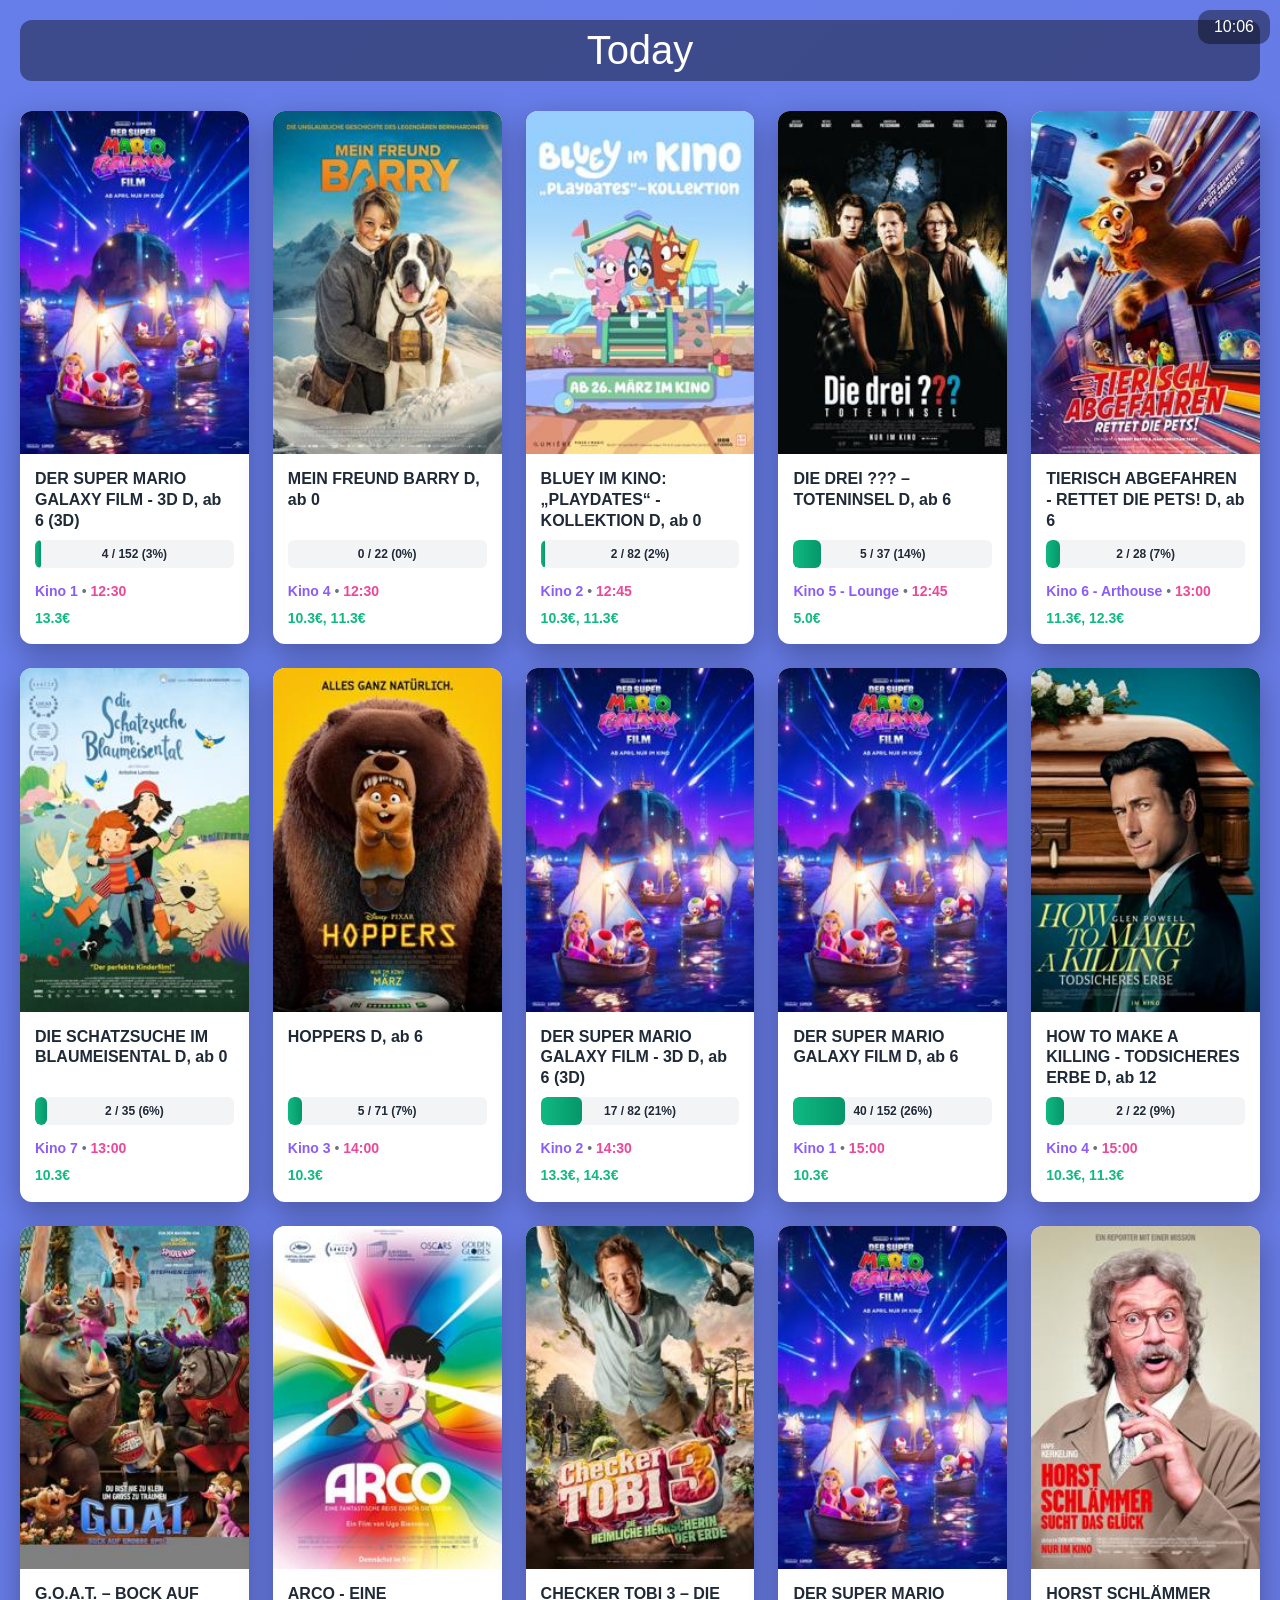
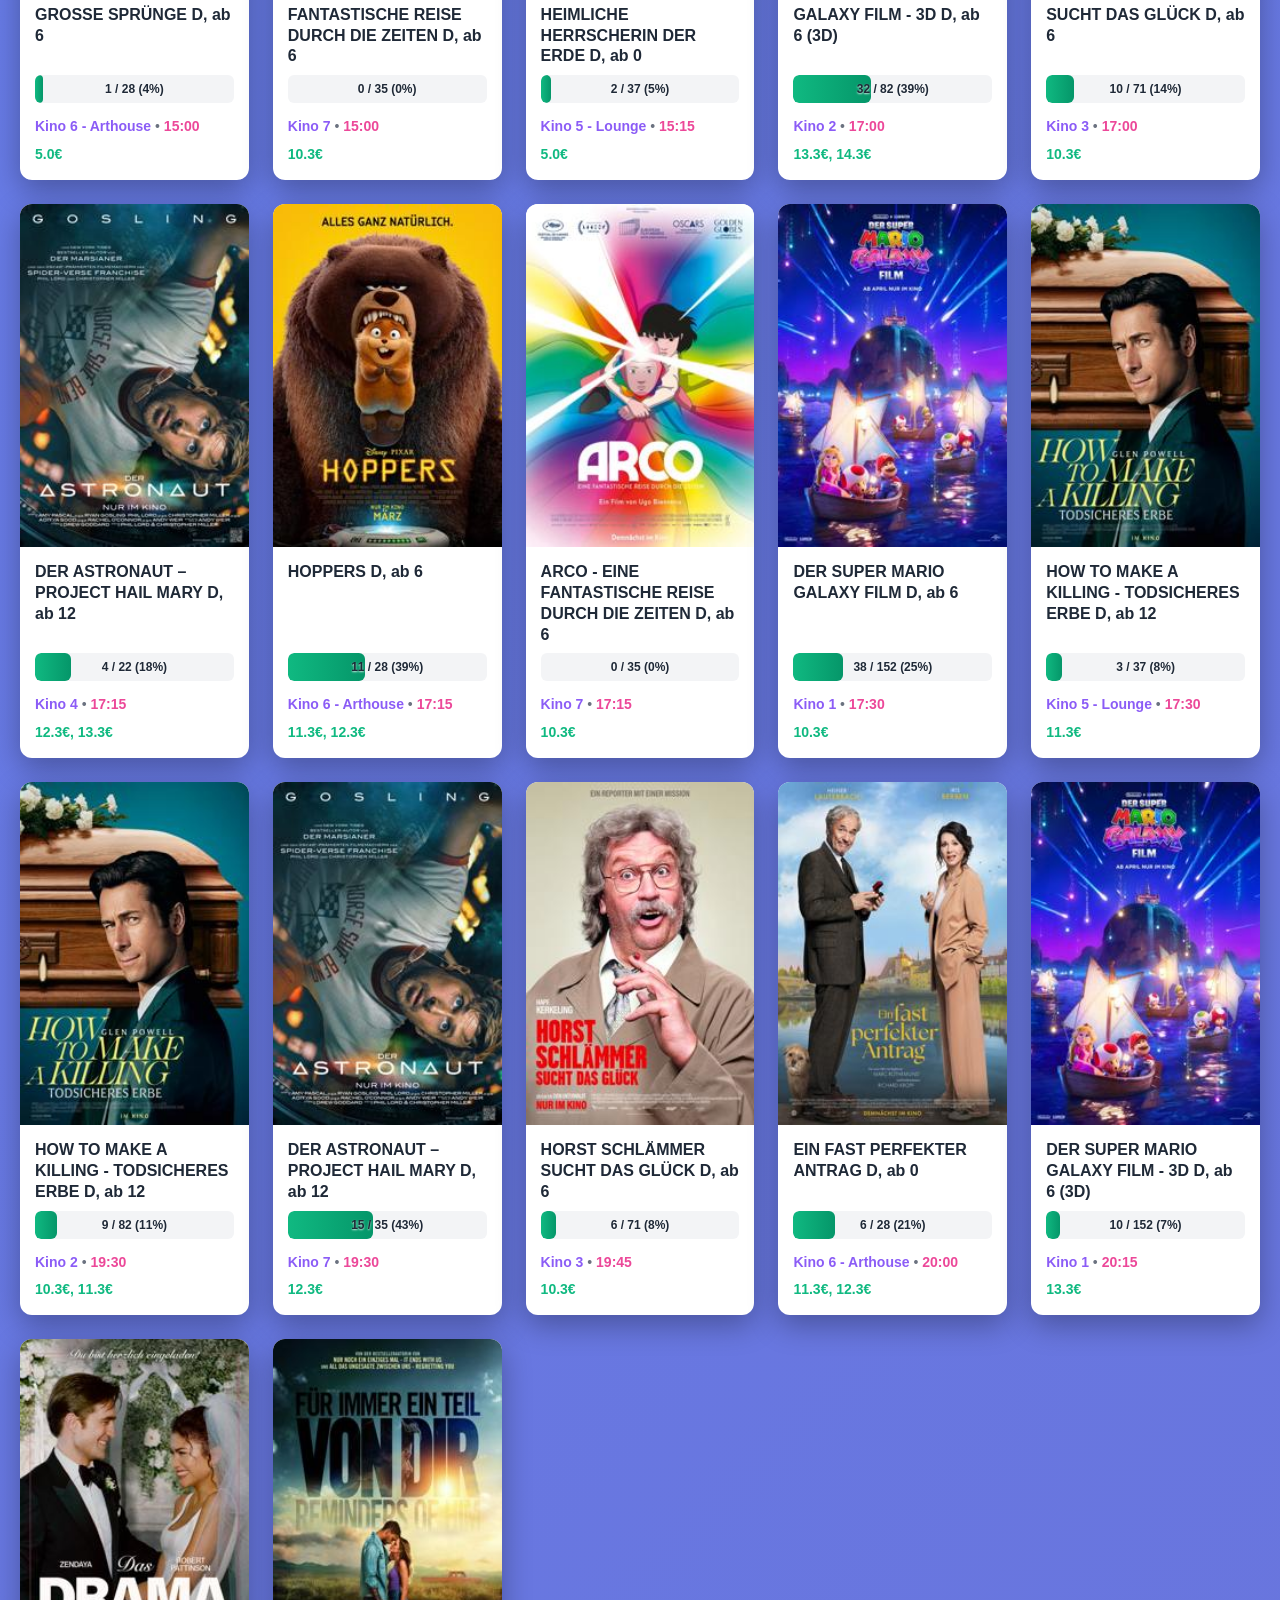
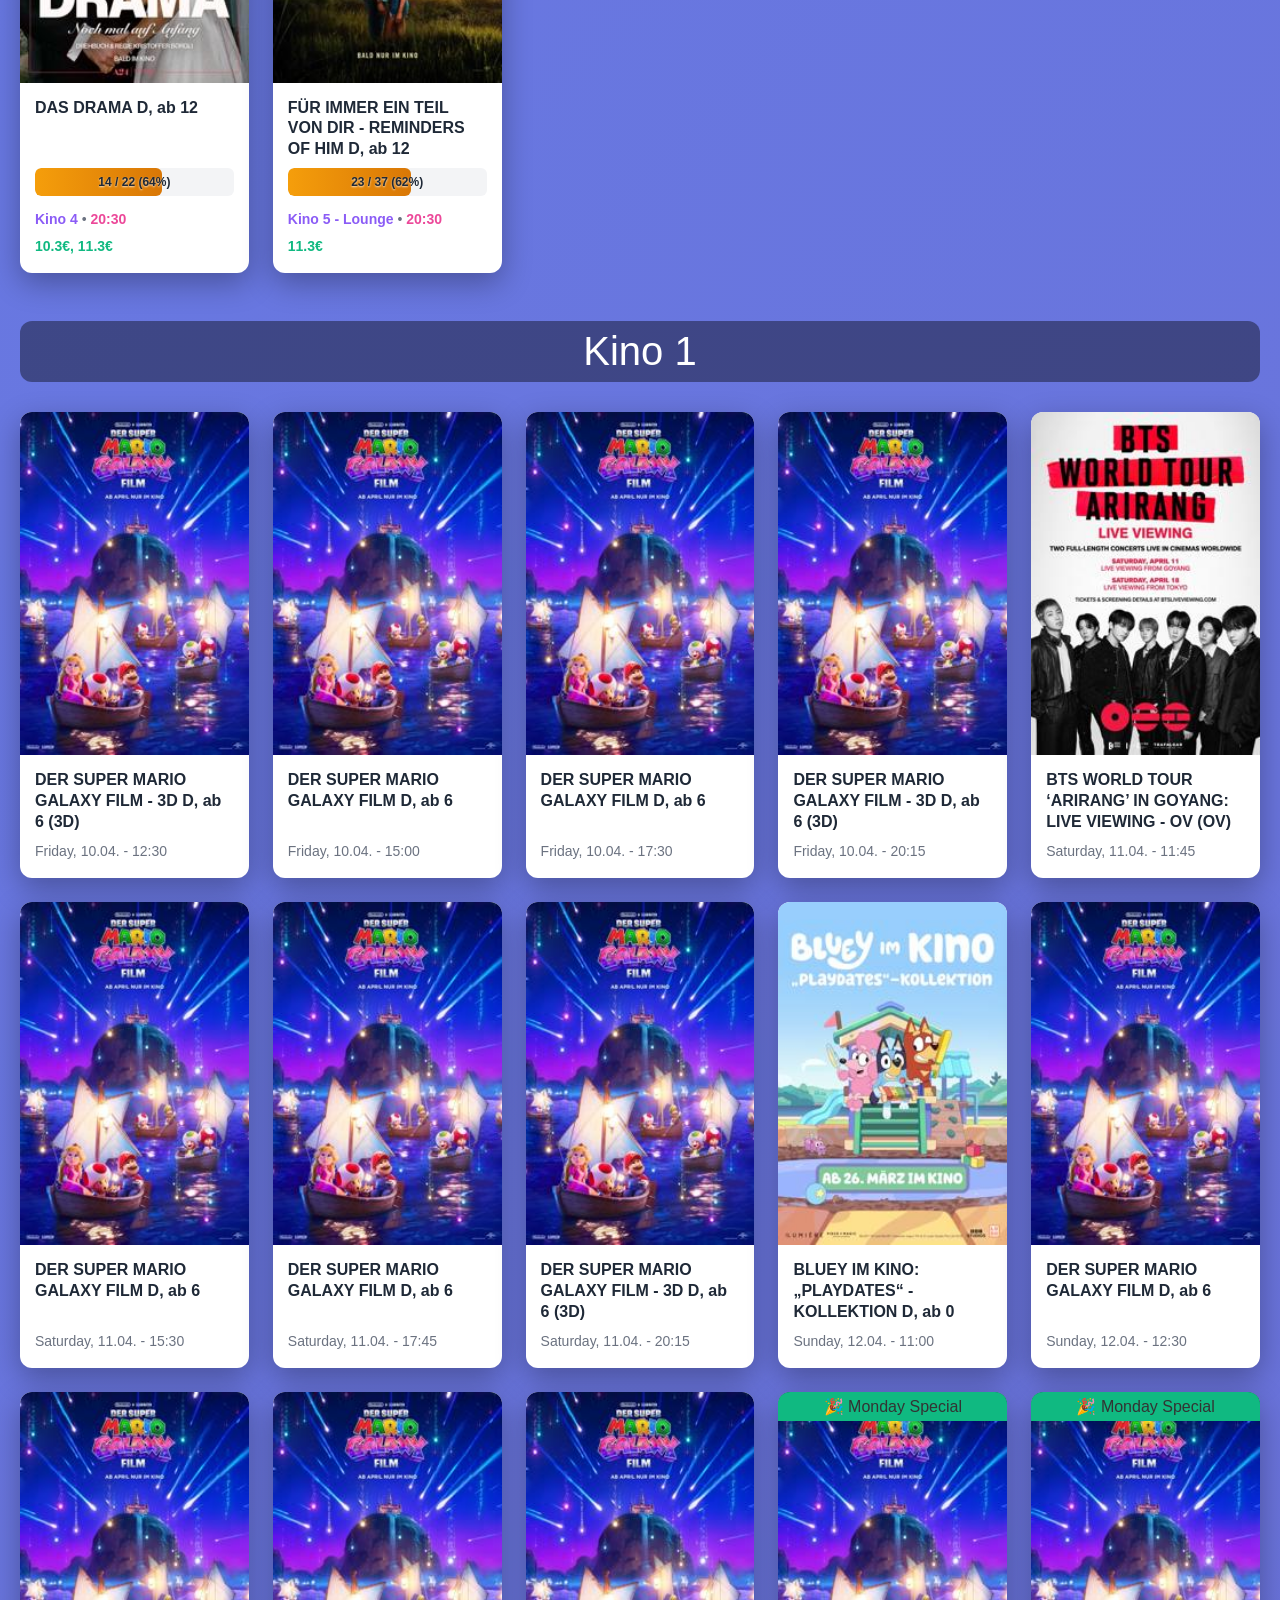
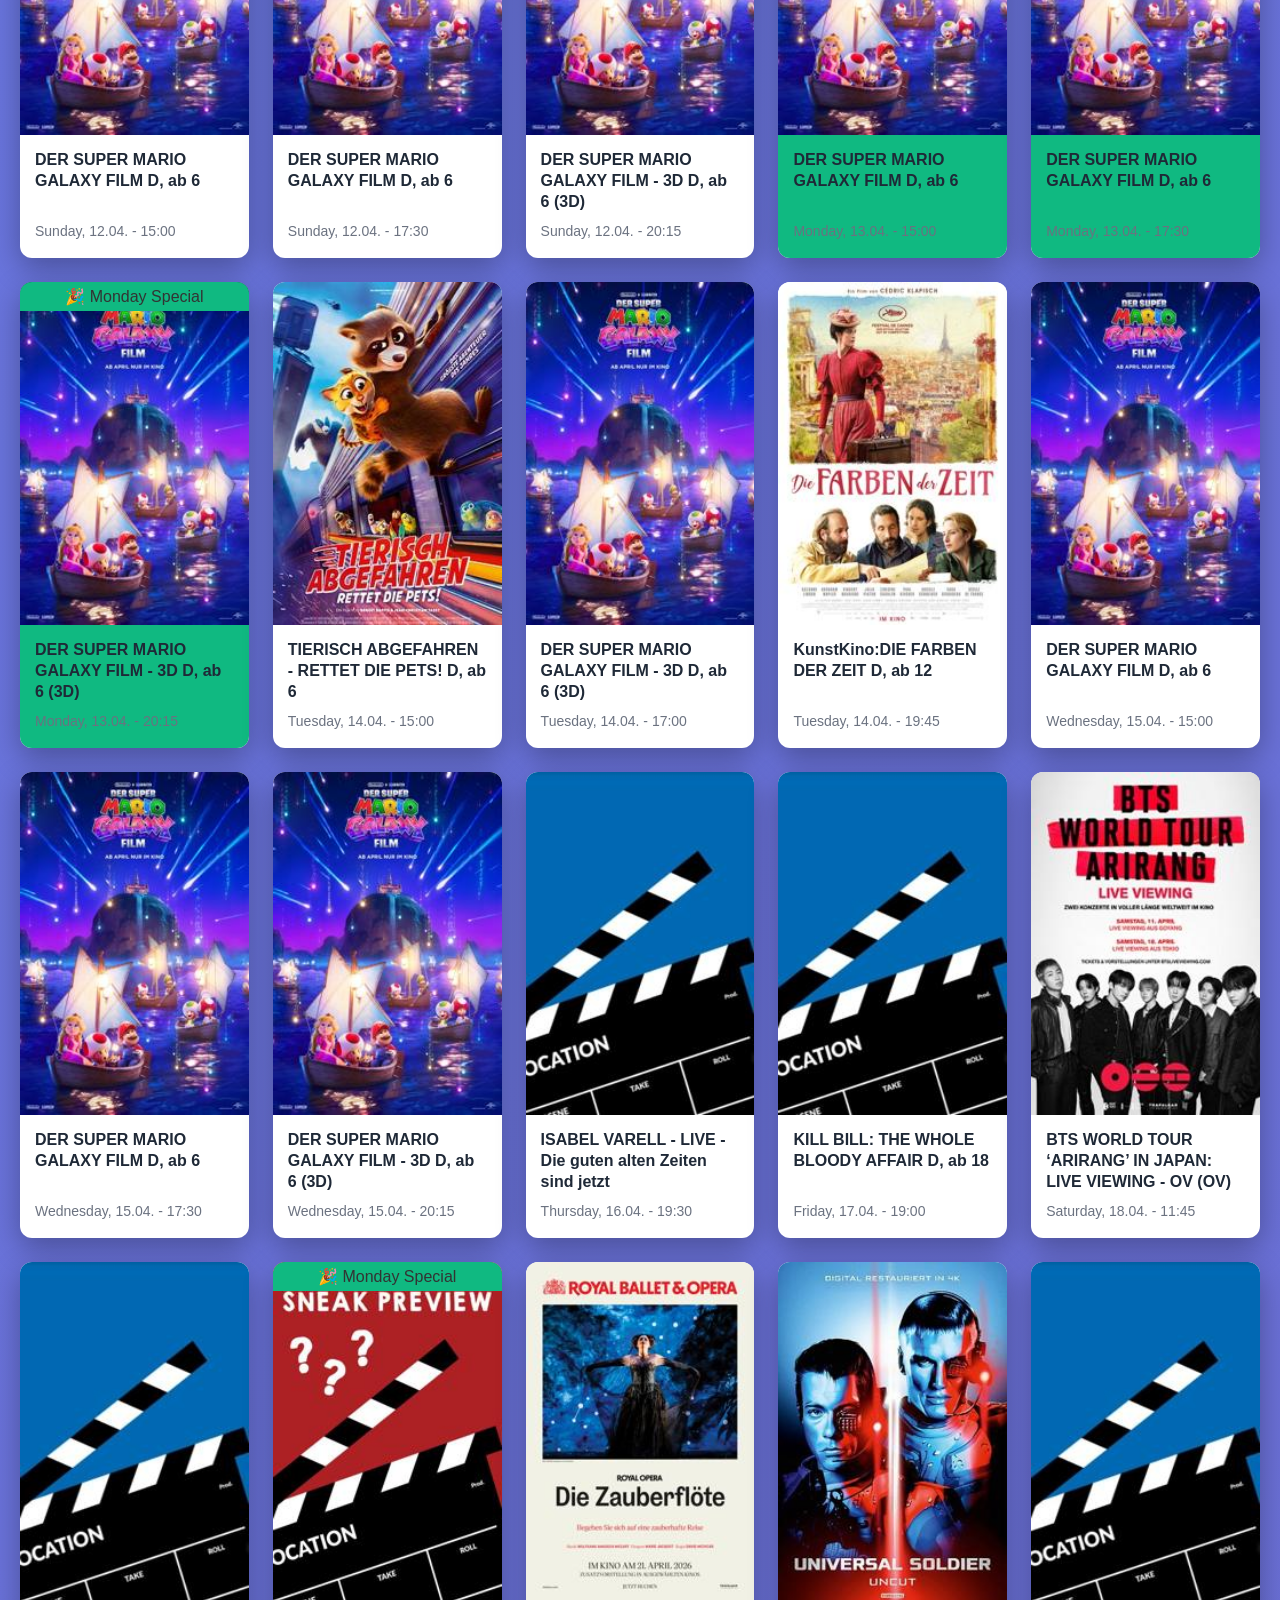
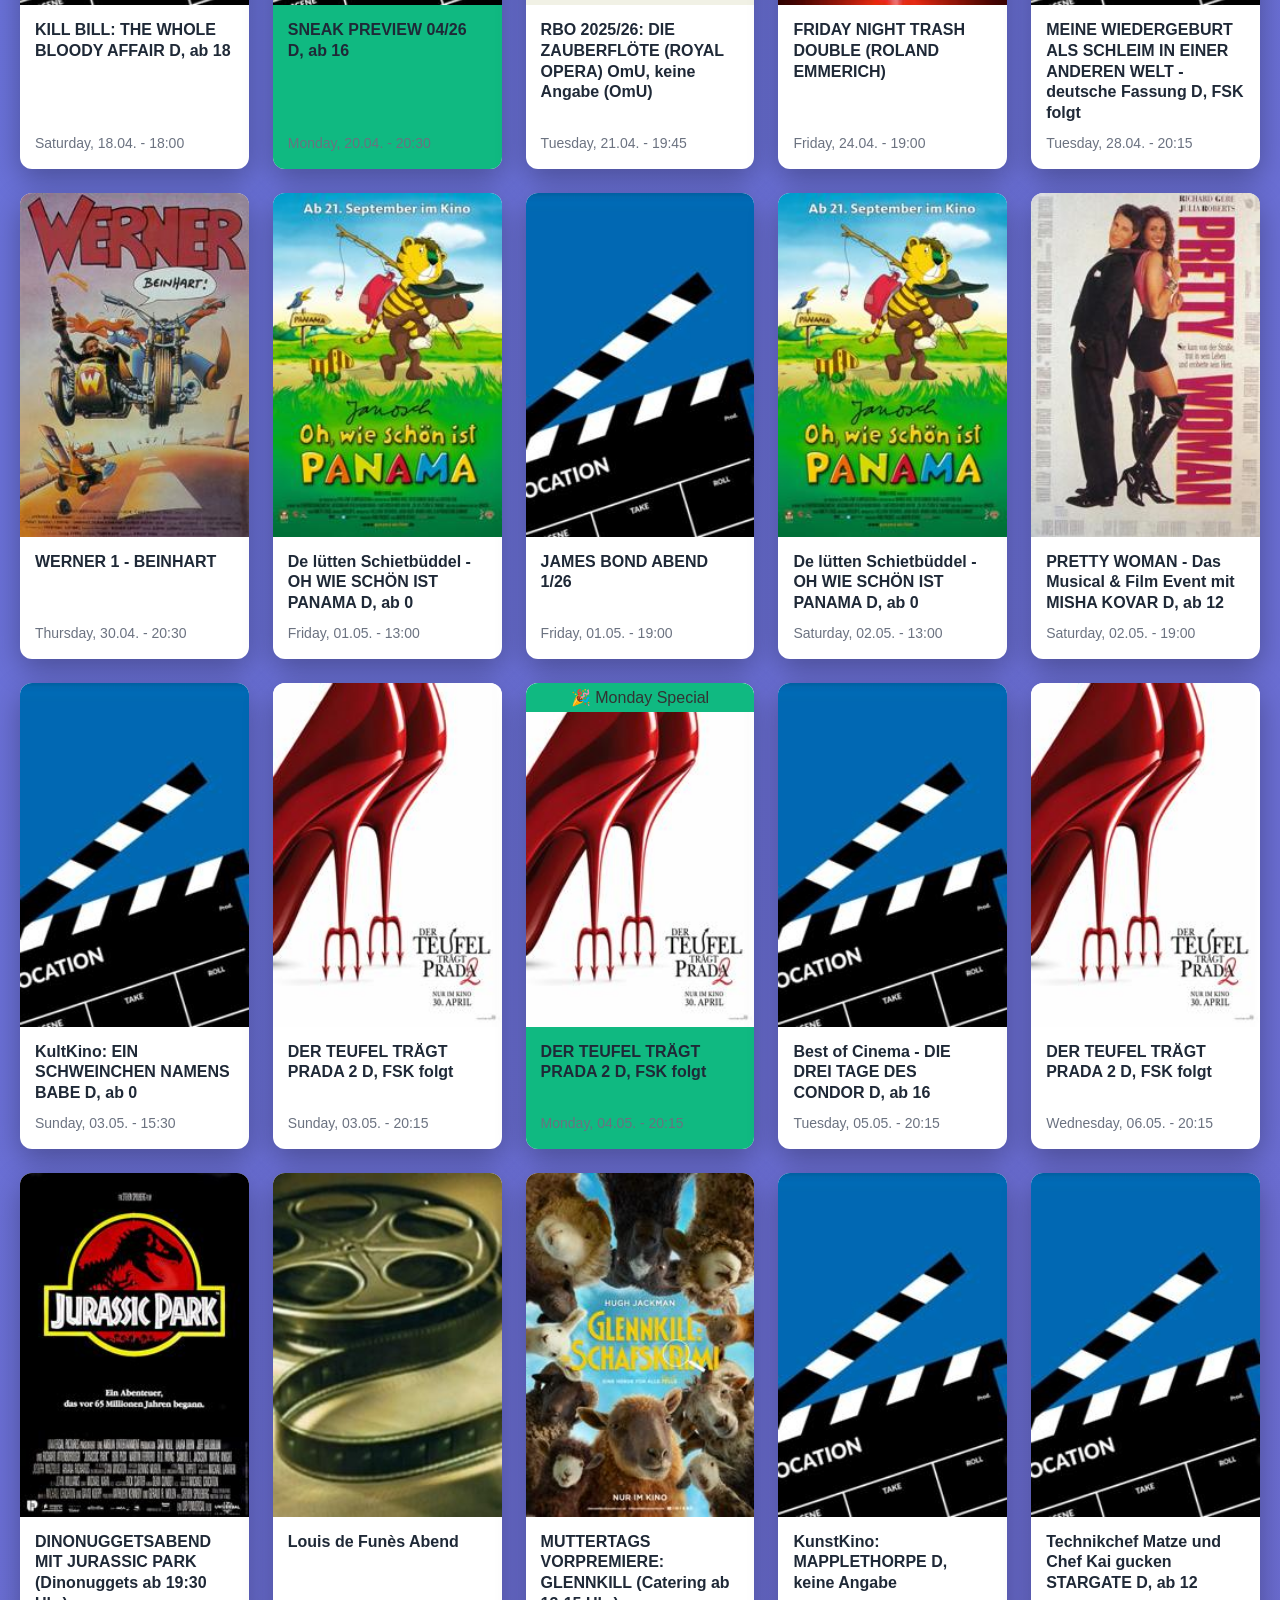
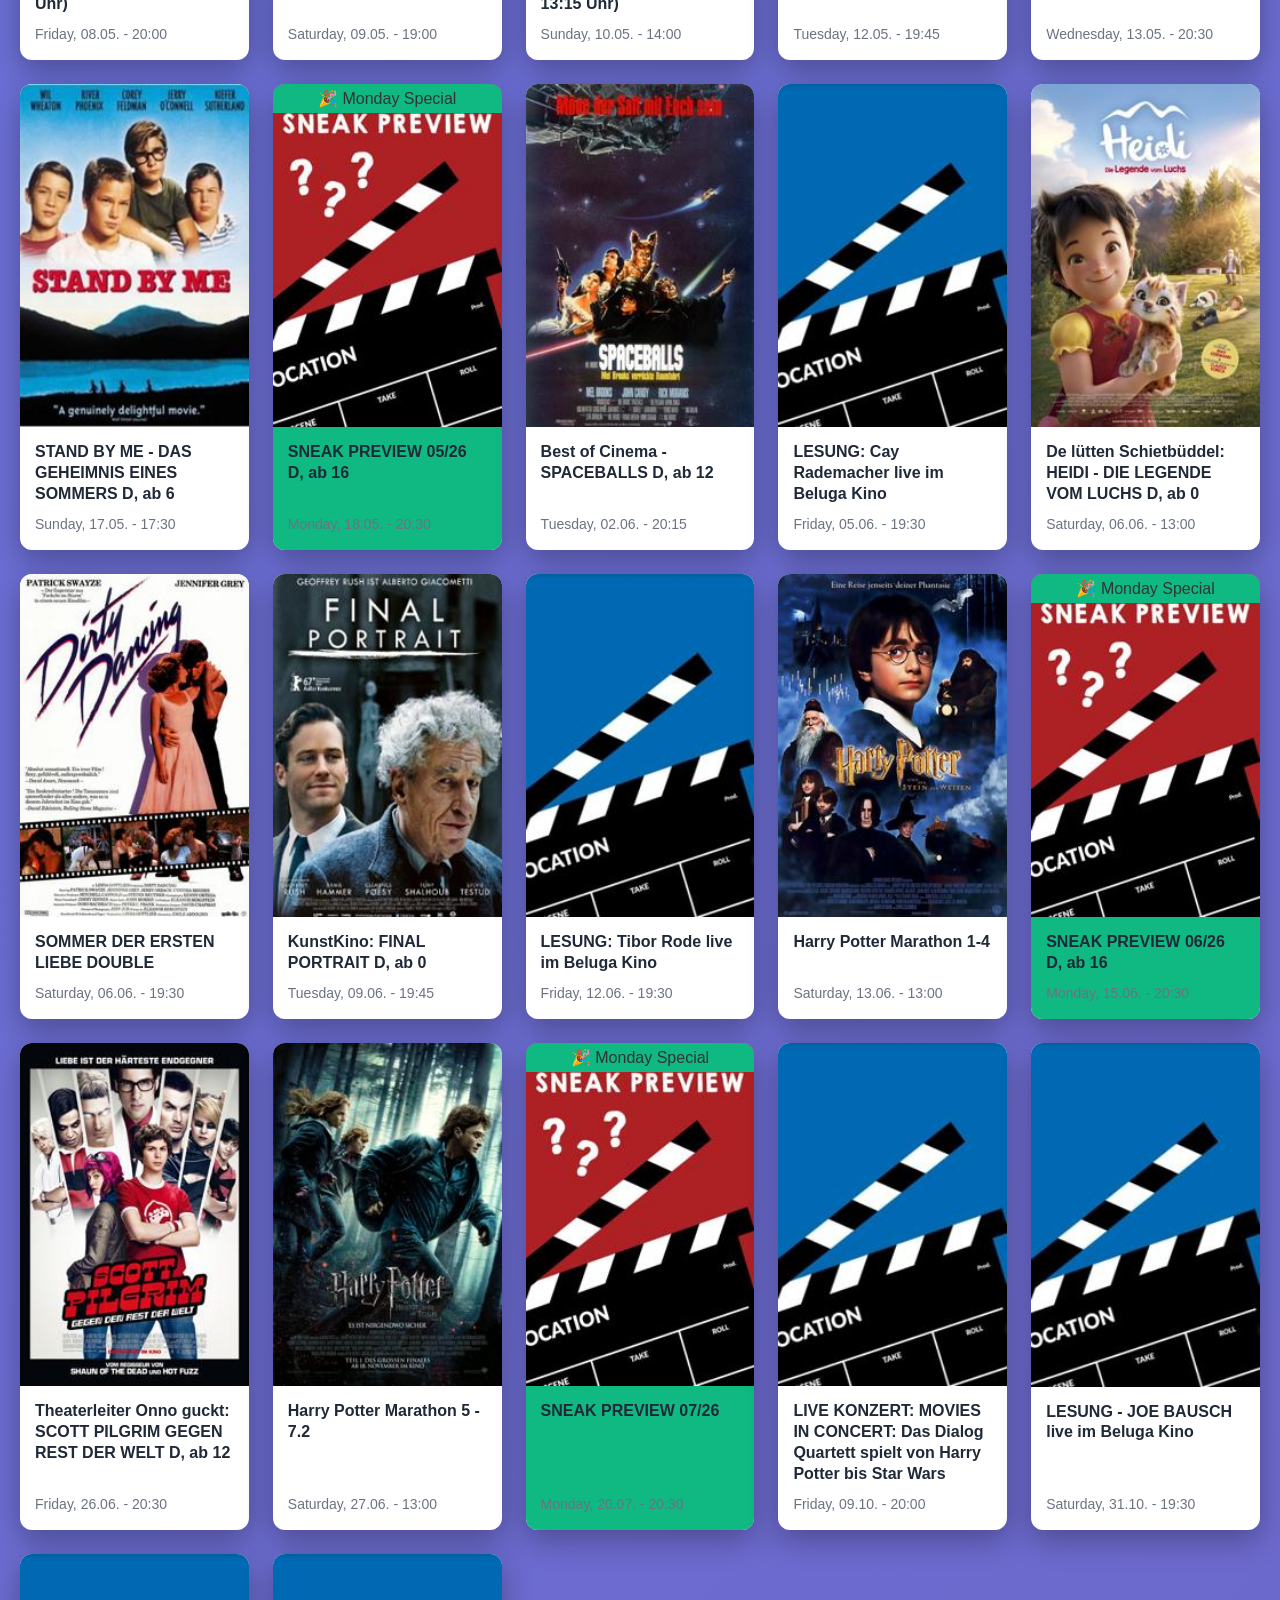
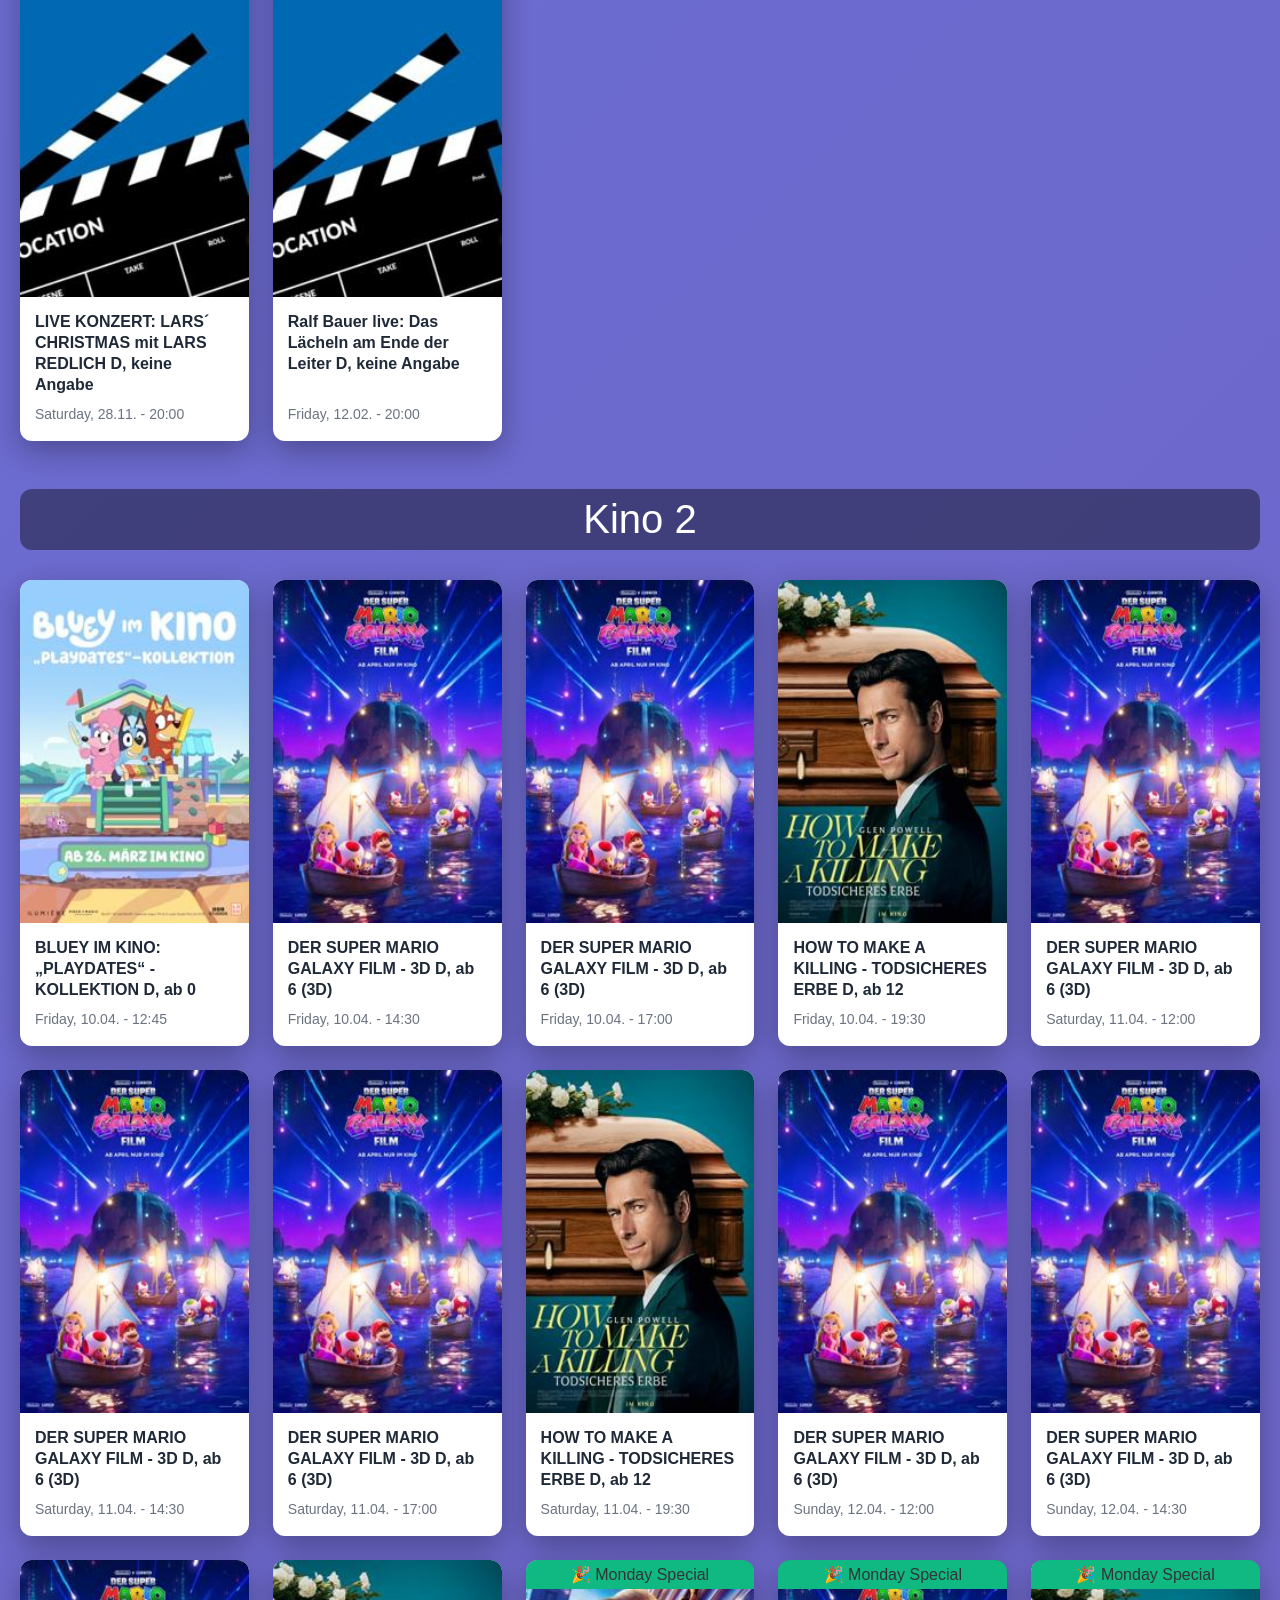
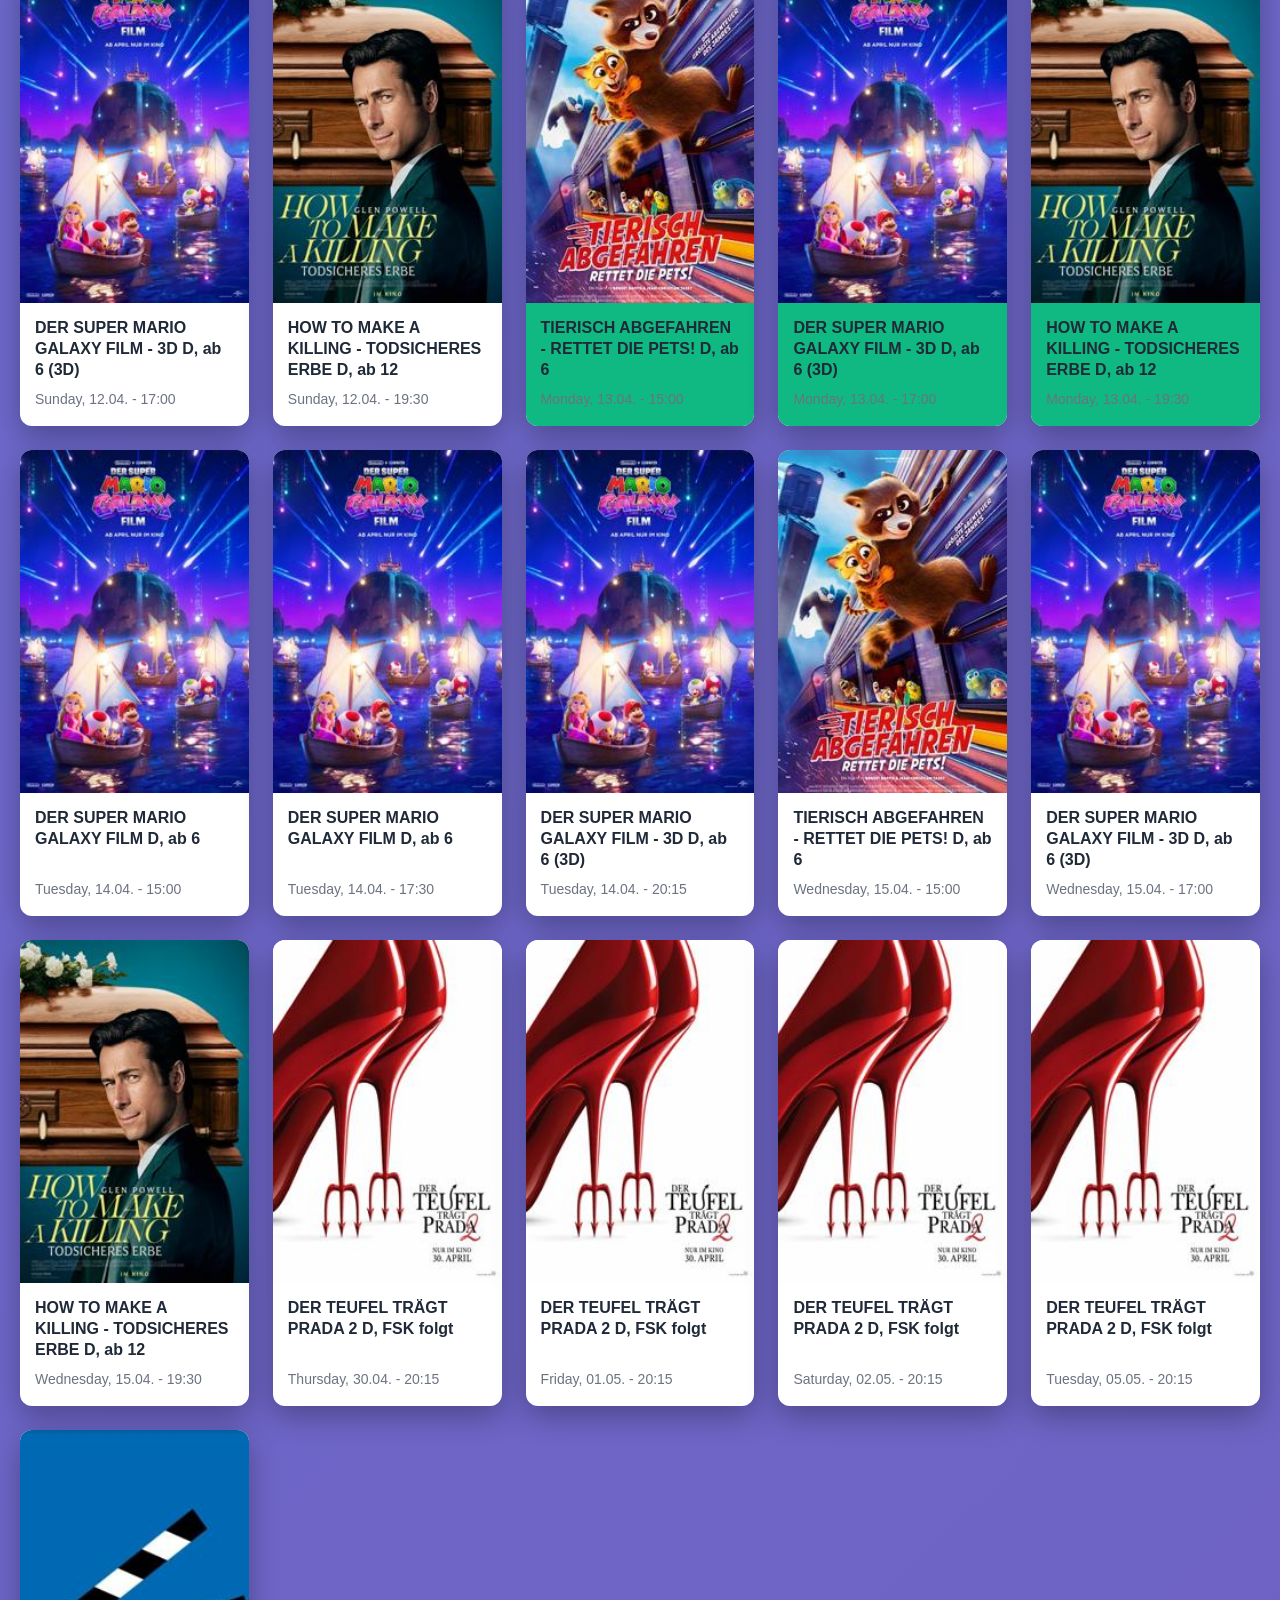
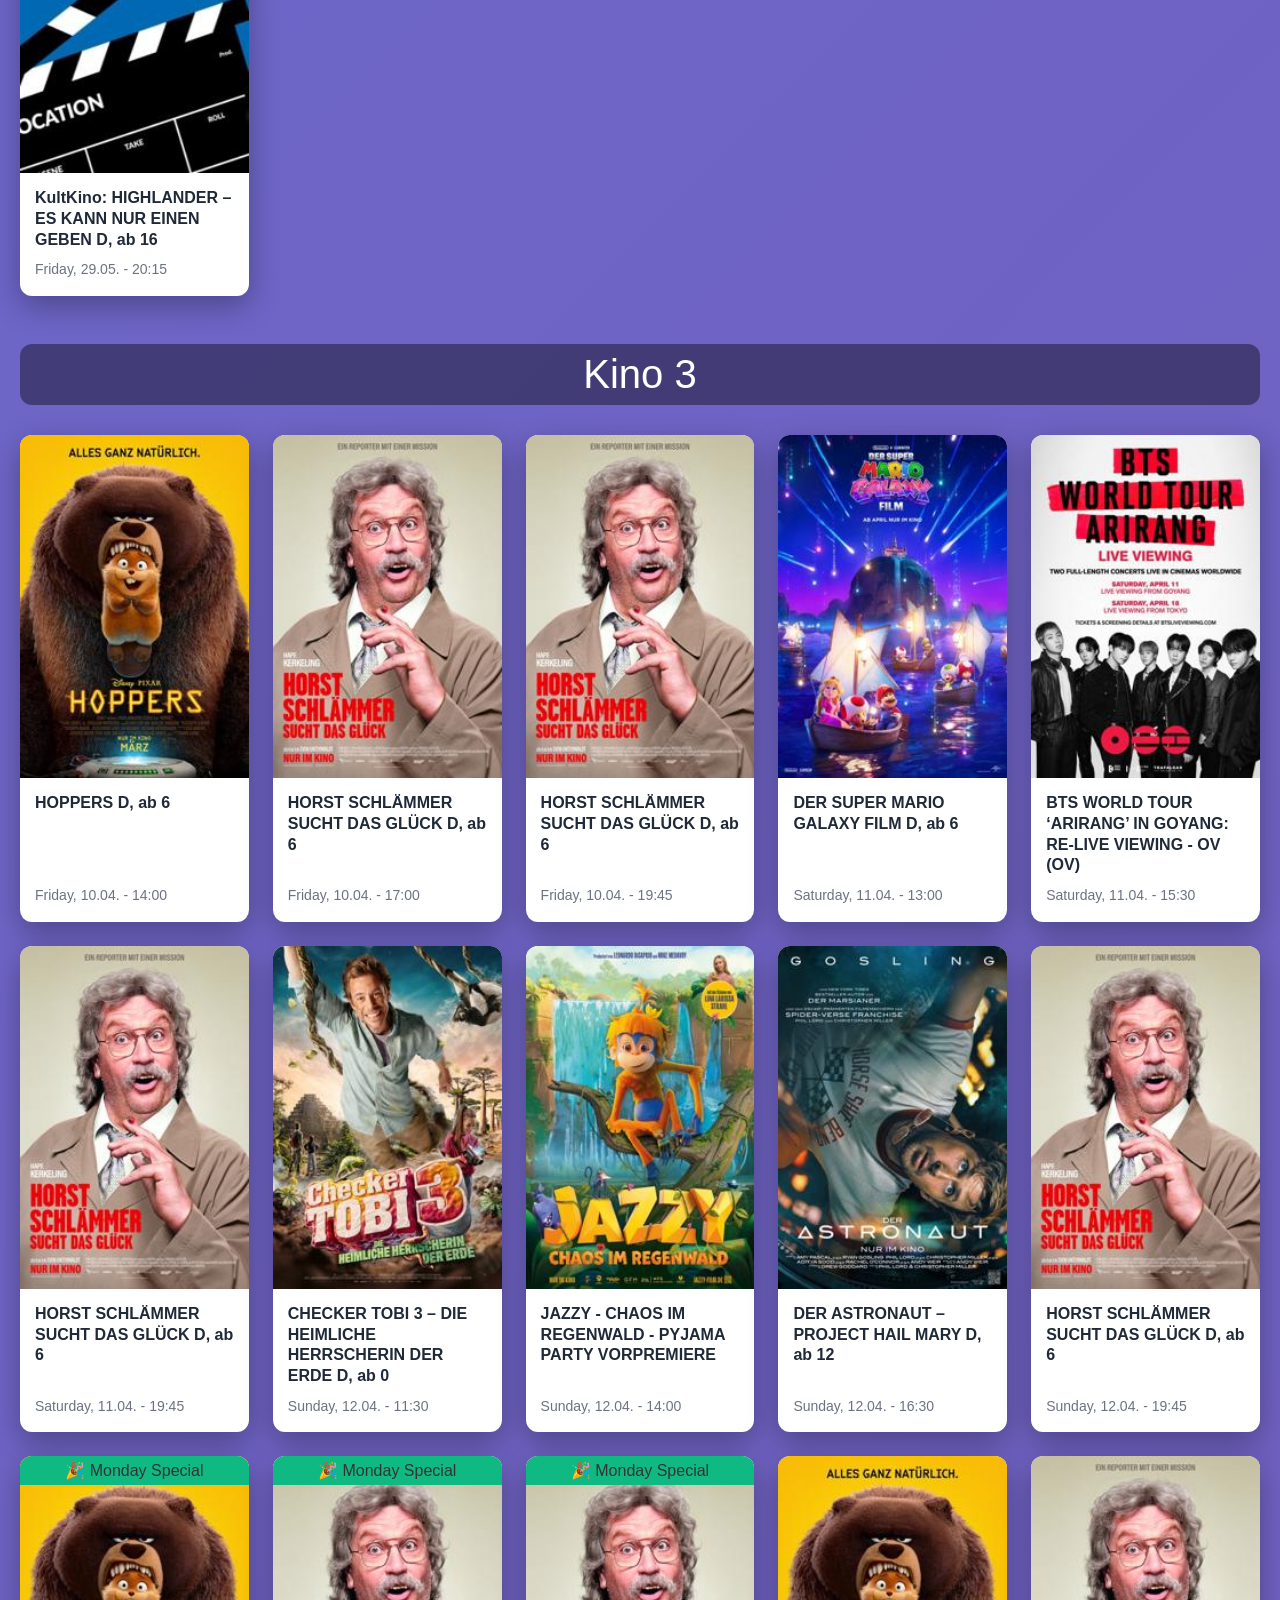
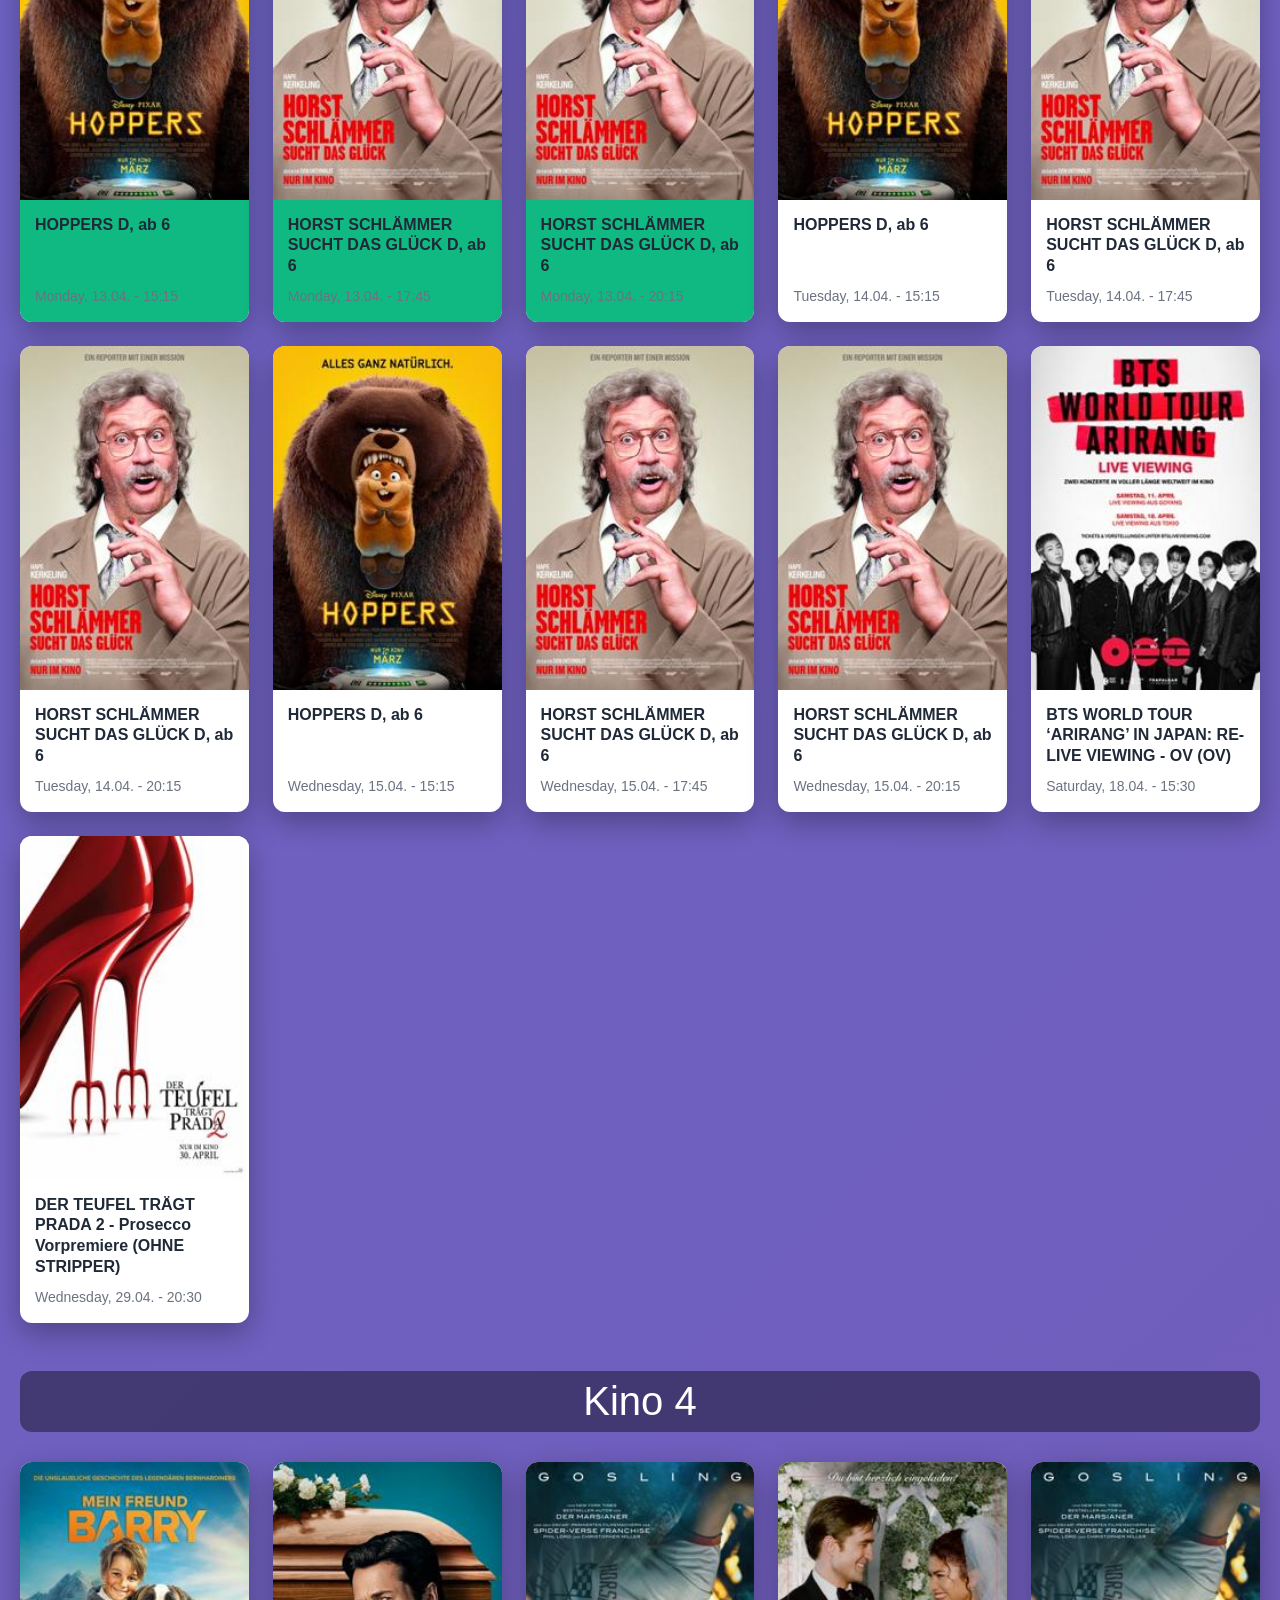
==== commit 7194d100: "add content" ====
--- a/content/beluga/index.html
+++ b/content/beluga/index.html
@@ -247,24 +247,24 @@
             <h1>Today</h1>
             <div class="movies-grid">
                 <div class="movie-card">
-                    <a href="https://booking.cinetixx.de/frontend/index.html?cinemaId=301802645&showId=3495474888&bgswitch=false&resize=false">
+                    <a href="https://booking.cinetixx.de/frontend/index.html?cinemaId=301802645&showId=3495502974&bgswitch=false&resize=false">
                         <img src="images/3354178682.jpg" alt="DER SUPER MARIO GALAXY FILM - 3D D, ab 6 (3D)" class="movie-poster">
                     </a>
                     <div class="movie-info">
                         <h2 class="movie-title">DER SUPER MARIO GALAXY FILM - 3D D, ab 6 (3D)</h2>
                         <div class="seat-bar-container">
                             <div class="seat-bar-fill "
-                                style="width: 12%;"></div>
-                            <span class="seat-bar-label">19 / 152 (12%)</span>
+                                style="width: 3%;"></div>
+                            <span class="seat-bar-label">4 / 152 (3%)</span>
                         </div>
                         <div class="movie-details">
                             <span class="cinema-name">Kino 1</span> • <span class="movie-time">12:30</span>
-                            <span class="movie-price">11.7€</span>
-                        </div>
-                    </div>
-                </div>
-                <div class="movie-card">
-                    <a href="https://booking.cinetixx.de/frontend/index.html?cinemaId=301802645&showId=3495479049&bgswitch=false&resize=false">
+                            <span class="movie-price">13.3€</span>
+                        </div>
+                    </div>
+                </div>
+                <div class="movie-card">
+                    <a href="https://booking.cinetixx.de/frontend/index.html?cinemaId=301802645&showId=3495503058&bgswitch=false&resize=false">
                         <img src="images/3367585912.jpg" alt="MEIN FREUND BARRY D, ab 0" class="movie-poster">
                     </a>
                     <div class="movie-info">
@@ -272,402 +272,436 @@
                         <div class="seat-bar-container">
                             <div class="seat-bar-fill "
                                 style="width: 0%;"></div>
-                            <span class="seat-bar-label">0 / 37 (0%)</span>
-                        </div>
-                        <div class="movie-details">
-                            <span class="cinema-name">Kino 5 - Lounge</span> • <span class="movie-time">12:30</span>
-                            <span class="movie-price">9.7€</span>
-                        </div>
-                    </div>
-                </div>
-                <div class="movie-card">
-                    <a href="https://booking.cinetixx.de/frontend/index.html?cinemaId=301802645&showId=3495474924&bgswitch=false&resize=false">
+                            <span class="seat-bar-label">0 / 22 (0%)</span>
+                        </div>
+                        <div class="movie-details">
+                            <span class="cinema-name">Kino 4</span> • <span class="movie-time">12:30</span>
+                            <span class="movie-price">10.3€, 11.3€</span>
+                        </div>
+                    </div>
+                </div>
+                <div class="movie-card">
+                    <a href="https://booking.cinetixx.de/frontend/index.html?cinemaId=301802645&showId=3495502998&bgswitch=false&resize=false">
                         <img src="images/3493167511.jpg" alt="BLUEY IM KINO: „PLAYDATES“ - KOLLEKTION D, ab 0" class="movie-poster">
                     </a>
                     <div class="movie-info">
                         <h2 class="movie-title">BLUEY IM KINO: „PLAYDATES“ - KOLLEKTION D, ab 0</h2>
+                        <div class="seat-bar-container">
+                            <div class="seat-bar-fill "
+                                style="width: 2%;"></div>
+                            <span class="seat-bar-label">2 / 82 (2%)</span>
+                        </div>
+                        <div class="movie-details">
+                            <span class="cinema-name">Kino 2</span> • <span class="movie-time">12:45</span>
+                            <span class="movie-price">10.3€, 11.3€</span>
+                        </div>
+                    </div>
+                </div>
+                <div class="movie-card">
+                    <a href="https://booking.cinetixx.de/frontend/index.html?cinemaId=301802645&showId=3497634180&bgswitch=false&resize=false">
+                        <img src="images/3347861243.jpg" alt="DIE DREI ??? – TOTENINSEL D, ab 6" class="movie-poster">
+                    </a>
+                    <div class="movie-info">
+                        <h2 class="movie-title">DIE DREI ??? – TOTENINSEL D, ab 6</h2>
+                        <div class="seat-bar-container">
+                            <div class="seat-bar-fill "
+                                style="width: 14%;"></div>
+                            <span class="seat-bar-label">5 / 37 (14%)</span>
+                        </div>
+                        <div class="movie-details">
+                            <span class="cinema-name">Kino 5 - Lounge</span> • <span class="movie-time">12:45</span>
+                            <span class="movie-price">5.0€</span>
+                        </div>
+                    </div>
+                </div>
+                <div class="movie-card">
+                    <a href="https://booking.cinetixx.de/frontend/index.html?cinemaId=301802645&showId=3495503076&bgswitch=false&resize=false">
+                        <img src="images/3440495809.jpg" alt="TIERISCH ABGEFAHREN - RETTET DIE PETS! D, ab 6" class="movie-poster">
+                    </a>
+                    <div class="movie-info">
+                        <h2 class="movie-title">TIERISCH ABGEFAHREN - RETTET DIE PETS! D, ab 6</h2>
+                        <div class="seat-bar-container">
+                            <div class="seat-bar-fill "
+                                style="width: 7%;"></div>
+                            <span class="seat-bar-label">2 / 28 (7%)</span>
+                        </div>
+                        <div class="movie-details">
+                            <span class="cinema-name">Kino 6 - Arthouse</span> • <span class="movie-time">13:00</span>
+                            <span class="movie-price">11.3€, 12.3€</span>
+                        </div>
+                    </div>
+                </div>
+                <div class="movie-card">
+                    <a href="https://booking.cinetixx.de/frontend/index.html?cinemaId=301802645&showId=3495503094&bgswitch=false&resize=false">
+                        <img src="images/3448234502.jpg" alt="DIE SCHATZSUCHE IM BLAUMEISENTAL D, ab 0" class="movie-poster">
+                    </a>
+                    <div class="movie-info">
+                        <h2 class="movie-title">DIE SCHATZSUCHE IM BLAUMEISENTAL D, ab 0</h2>
+                        <div class="seat-bar-container">
+                            <div class="seat-bar-fill "
+                                style="width: 6%;"></div>
+                            <span class="seat-bar-label">2 / 35 (6%)</span>
+                        </div>
+                        <div class="movie-details">
+                            <span class="cinema-name">Kino 7</span> • <span class="movie-time">13:00</span>
+                            <span class="movie-price">10.3€</span>
+                        </div>
+                    </div>
+                </div>
+                <div class="movie-card">
+                    <a href="https://booking.cinetixx.de/frontend/index.html?cinemaId=301802645&showId=3495503022&bgswitch=false&resize=false">
+                        <img src="images/3380875904.jpg" alt="HOPPERS D, ab 6" class="movie-poster">
+                    </a>
+                    <div class="movie-info">
+                        <h2 class="movie-title">HOPPERS D, ab 6</h2>
+                        <div class="seat-bar-container">
+                            <div class="seat-bar-fill "
+                                style="width: 7%;"></div>
+                            <span class="seat-bar-label">5 / 71 (7%)</span>
+                        </div>
+                        <div class="movie-details">
+                            <span class="cinema-name">Kino 3</span> • <span class="movie-time">14:00</span>
+                            <span class="movie-price">10.3€</span>
+                        </div>
+                    </div>
+                </div>
+                <div class="movie-card">
+                    <a href="https://booking.cinetixx.de/frontend/index.html?cinemaId=301802645&showId=3495503004&bgswitch=false&resize=false">
+                        <img src="images/3354178682.jpg" alt="DER SUPER MARIO GALAXY FILM - 3D D, ab 6 (3D)" class="movie-poster">
+                    </a>
+                    <div class="movie-info">
+                        <h2 class="movie-title">DER SUPER MARIO GALAXY FILM - 3D D, ab 6 (3D)</h2>
+                        <div class="seat-bar-container">
+                            <div class="seat-bar-fill "
+                                style="width: 21%;"></div>
+                            <span class="seat-bar-label">17 / 82 (21%)</span>
+                        </div>
+                        <div class="movie-details">
+                            <span class="cinema-name">Kino 2</span> • <span class="movie-time">14:30</span>
+                            <span class="movie-price">13.3€, 14.3€</span>
+                        </div>
+                    </div>
+                </div>
+                <div class="movie-card">
+                    <a href="https://booking.cinetixx.de/frontend/index.html?cinemaId=301802645&showId=3495502980&bgswitch=false&resize=false">
+                        <img src="images/3354178682.jpg" alt="DER SUPER MARIO GALAXY FILM D, ab 6" class="movie-poster">
+                    </a>
+                    <div class="movie-info">
+                        <h2 class="movie-title">DER SUPER MARIO GALAXY FILM D, ab 6</h2>
+                        <div class="seat-bar-container">
+                            <div class="seat-bar-fill "
+                                style="width: 26%;"></div>
+                            <span class="seat-bar-label">40 / 152 (26%)</span>
+                        </div>
+                        <div class="movie-details">
+                            <span class="cinema-name">Kino 1</span> • <span class="movie-time">15:00</span>
+                            <span class="movie-price">10.3€</span>
+                        </div>
+                    </div>
+                </div>
+                <div class="movie-card">
+                    <a href="https://booking.cinetixx.de/frontend/index.html?cinemaId=301802645&showId=3495503040&bgswitch=false&resize=false">
+                        <img src="images/3455066399.jpg" alt="HOW TO MAKE A KILLING - TODSICHERES ERBE D, ab 12" class="movie-poster">
+                    </a>
+                    <div class="movie-info">
+                        <h2 class="movie-title">HOW TO MAKE A KILLING - TODSICHERES ERBE D, ab 12</h2>
+                        <div class="seat-bar-container">
+                            <div class="seat-bar-fill "
+                                style="width: 9%;"></div>
+                            <span class="seat-bar-label">2 / 22 (9%)</span>
+                        </div>
+                        <div class="movie-details">
+                            <span class="cinema-name">Kino 4</span> • <span class="movie-time">15:00</span>
+                            <span class="movie-price">10.3€, 11.3€</span>
+                        </div>
+                    </div>
+                </div>
+                <div class="movie-card">
+                    <a href="https://booking.cinetixx.de/frontend/index.html?cinemaId=301802645&showId=3495503082&bgswitch=false&resize=false">
+                        <img src="images/3362770252.jpg" alt="G.O.A.T. – BOCK AUF GROSSE SPRÜNGE D, ab 6" class="movie-poster">
+                    </a>
+                    <div class="movie-info">
+                        <h2 class="movie-title">G.O.A.T. – BOCK AUF GROSSE SPRÜNGE D, ab 6</h2>
+                        <div class="seat-bar-container">
+                            <div class="seat-bar-fill "
+                                style="width: 4%;"></div>
+                            <span class="seat-bar-label">1 / 28 (4%)</span>
+                        </div>
+                        <div class="movie-details">
+                            <span class="cinema-name">Kino 6 - Arthouse</span> • <span class="movie-time">15:00</span>
+                            <span class="movie-price">5.0€</span>
+                        </div>
+                    </div>
+                </div>
+                <div class="movie-card">
+                    <a href="https://booking.cinetixx.de/frontend/index.html?cinemaId=301802645&showId=3495503100&bgswitch=false&resize=false">
+                        <img src="images/3469072321.jpg" alt="ARCO - EINE FANTASTISCHE REISE DURCH DIE ZEITEN D, ab 6" class="movie-poster">
+                    </a>
+                    <div class="movie-info">
+                        <h2 class="movie-title">ARCO - EINE FANTASTISCHE REISE DURCH DIE ZEITEN D, ab 6</h2>
                         <div class="seat-bar-container">
                             <div class="seat-bar-fill "
                                 style="width: 0%;"></div>
-                            <span class="seat-bar-label">0 / 82 (0%)</span>
-                        </div>
-                        <div class="movie-details">
-                            <span class="cinema-name">Kino 2</span> • <span class="movie-time">12:45</span>
-                            <span class="movie-price">8.7€, 9.7€</span>
-                        </div>
-                    </div>
-                </div>
-                <div class="movie-card">
-                    <a href="https://booking.cinetixx.de/frontend/index.html?cinemaId=301802645&showId=3495479043&bgswitch=false&resize=false">
-                        <img src="images/3440495809.jpg" alt="TIERISCH ABGEFAHREN - RETTET DIE PETS! D, ab 6" class="movie-poster">
-                    </a>
-                    <div class="movie-info">
-                        <h2 class="movie-title">TIERISCH ABGEFAHREN - RETTET DIE PETS! D, ab 6</h2>
+                            <span class="seat-bar-label">0 / 35 (0%)</span>
+                        </div>
+                        <div class="movie-details">
+                            <span class="cinema-name">Kino 7</span> • <span class="movie-time">15:00</span>
+                            <span class="movie-price">10.3€</span>
+                        </div>
+                    </div>
+                </div>
+                <div class="movie-card">
+                    <a href="https://booking.cinetixx.de/frontend/index.html?cinemaId=301802645&showId=3497634186&bgswitch=false&resize=false">
+                        <img src="images/3364994210.jpg" alt="CHECKER TOBI 3 – DIE HEIMLICHE HERRSCHERIN DER ERDE D, ab 0" class="movie-poster">
+                    </a>
+                    <div class="movie-info">
+                        <h2 class="movie-title">CHECKER TOBI 3 – DIE HEIMLICHE HERRSCHERIN DER ERDE D, ab 0</h2>
+                        <div class="seat-bar-container">
+                            <div class="seat-bar-fill "
+                                style="width: 5%;"></div>
+                            <span class="seat-bar-label">2 / 37 (5%)</span>
+                        </div>
+                        <div class="movie-details">
+                            <span class="cinema-name">Kino 5 - Lounge</span> • <span class="movie-time">15:15</span>
+                            <span class="movie-price">5.0€</span>
+                        </div>
+                    </div>
+                </div>
+                <div class="movie-card">
+                    <a href="https://booking.cinetixx.de/frontend/index.html?cinemaId=301802645&showId=3495503010&bgswitch=false&resize=false">
+                        <img src="images/3354178682.jpg" alt="DER SUPER MARIO GALAXY FILM - 3D D, ab 6 (3D)" class="movie-poster">
+                    </a>
+                    <div class="movie-info">
+                        <h2 class="movie-title">DER SUPER MARIO GALAXY FILM - 3D D, ab 6 (3D)</h2>
+                        <div class="seat-bar-container">
+                            <div class="seat-bar-fill "
+                                style="width: 39%;"></div>
+                            <span class="seat-bar-label">32 / 82 (39%)</span>
+                        </div>
+                        <div class="movie-details">
+                            <span class="cinema-name">Kino 2</span> • <span class="movie-time">17:00</span>
+                            <span class="movie-price">13.3€, 14.3€</span>
+                        </div>
+                    </div>
+                </div>
+                <div class="movie-card">
+                    <a href="https://booking.cinetixx.de/frontend/index.html?cinemaId=301802645&showId=3495503028&bgswitch=false&resize=false">
+                        <img src="images/3434395006.jpg" alt="HORST SCHLÄMMER SUCHT DAS GLÜCK D, ab 6" class="movie-poster">
+                    </a>
+                    <div class="movie-info">
+                        <h2 class="movie-title">HORST SCHLÄMMER SUCHT DAS GLÜCK D, ab 6</h2>
+                        <div class="seat-bar-container">
+                            <div class="seat-bar-fill "
+                                style="width: 14%;"></div>
+                            <span class="seat-bar-label">10 / 71 (14%)</span>
+                        </div>
+                        <div class="movie-details">
+                            <span class="cinema-name">Kino 3</span> • <span class="movie-time">17:00</span>
+                            <span class="movie-price">10.3€</span>
+                        </div>
+                    </div>
+                </div>
+                <div class="movie-card">
+                    <a href="https://booking.cinetixx.de/frontend/index.html?cinemaId=301802645&showId=3498556136&bgswitch=false&resize=false">
+                        <img src="images/3358245841.jpg" alt="DER ASTRONAUT – PROJECT HAIL MARY D, ab 12" class="movie-poster">
+                    </a>
+                    <div class="movie-info">
+                        <h2 class="movie-title">DER ASTRONAUT – PROJECT HAIL MARY D, ab 12</h2>
+                        <div class="seat-bar-container">
+                            <div class="seat-bar-fill "
+                                style="width: 18%;"></div>
+                            <span class="seat-bar-label">4 / 22 (18%)</span>
+                        </div>
+                        <div class="movie-details">
+                            <span class="cinema-name">Kino 4</span> • <span class="movie-time">17:15</span>
+                            <span class="movie-price">12.3€, 13.3€</span>
+                        </div>
+                    </div>
+                </div>
+                <div class="movie-card">
+                    <a href="https://booking.cinetixx.de/frontend/index.html?cinemaId=301802645&showId=3495503088&bgswitch=false&resize=false">
+                        <img src="images/3380875904.jpg" alt="HOPPERS D, ab 6" class="movie-poster">
+                    </a>
+                    <div class="movie-info">
+                        <h2 class="movie-title">HOPPERS D, ab 6</h2>
+                        <div class="seat-bar-container">
+                            <div class="seat-bar-fill "
+                                style="width: 39%;"></div>
+                            <span class="seat-bar-label">11 / 28 (39%)</span>
+                        </div>
+                        <div class="movie-details">
+                            <span class="cinema-name">Kino 6 - Arthouse</span> • <span class="movie-time">17:15</span>
+                            <span class="movie-price">11.3€, 12.3€</span>
+                        </div>
+                    </div>
+                </div>
+                <div class="movie-card">
+                    <a href="https://booking.cinetixx.de/frontend/index.html?cinemaId=301802645&showId=3495503106&bgswitch=false&resize=false">
+                        <img src="images/3469072321.jpg" alt="ARCO - EINE FANTASTISCHE REISE DURCH DIE ZEITEN D, ab 6" class="movie-poster">
+                    </a>
+                    <div class="movie-info">
+                        <h2 class="movie-title">ARCO - EINE FANTASTISCHE REISE DURCH DIE ZEITEN D, ab 6</h2>
+                        <div class="seat-bar-container">
+                            <div class="seat-bar-fill "
+                                style="width: 0%;"></div>
+                            <span class="seat-bar-label">0 / 35 (0%)</span>
+                        </div>
+                        <div class="movie-details">
+                            <span class="cinema-name">Kino 7</span> • <span class="movie-time">17:15</span>
+                            <span class="movie-price">10.3€</span>
+                        </div>
+                    </div>
+                </div>
+                <div class="movie-card">
+                    <a href="https://booking.cinetixx.de/frontend/index.html?cinemaId=301802645&showId=3495502986&bgswitch=false&resize=false">
+                        <img src="images/3354178682.jpg" alt="DER SUPER MARIO GALAXY FILM D, ab 6" class="movie-poster">
+                    </a>
+                    <div class="movie-info">
+                        <h2 class="movie-title">DER SUPER MARIO GALAXY FILM D, ab 6</h2>
+                        <div class="seat-bar-container">
+                            <div class="seat-bar-fill "
+                                style="width: 25%;"></div>
+                            <span class="seat-bar-label">38 / 152 (25%)</span>
+                        </div>
+                        <div class="movie-details">
+                            <span class="cinema-name">Kino 1</span> • <span class="movie-time">17:30</span>
+                            <span class="movie-price">10.3€</span>
+                        </div>
+                    </div>
+                </div>
+                <div class="movie-card">
+                    <a href="https://booking.cinetixx.de/frontend/index.html?cinemaId=301802645&showId=3495503064&bgswitch=false&resize=false">
+                        <img src="images/3455066399.jpg" alt="HOW TO MAKE A KILLING - TODSICHERES ERBE D, ab 12" class="movie-poster">
+                    </a>
+                    <div class="movie-info">
+                        <h2 class="movie-title">HOW TO MAKE A KILLING - TODSICHERES ERBE D, ab 12</h2>
+                        <div class="seat-bar-container">
+                            <div class="seat-bar-fill "
+                                style="width: 8%;"></div>
+                            <span class="seat-bar-label">3 / 37 (8%)</span>
+                        </div>
+                        <div class="movie-details">
+                            <span class="cinema-name">Kino 5 - Lounge</span> • <span class="movie-time">17:30</span>
+                            <span class="movie-price">11.3€</span>
+                        </div>
+                    </div>
+                </div>
+                <div class="movie-card">
+                    <a href="https://booking.cinetixx.de/frontend/index.html?cinemaId=301802645&showId=3495503016&bgswitch=false&resize=false">
+                        <img src="images/3455066399.jpg" alt="HOW TO MAKE A KILLING - TODSICHERES ERBE D, ab 12" class="movie-poster">
+                    </a>
+                    <div class="movie-info">
+                        <h2 class="movie-title">HOW TO MAKE A KILLING - TODSICHERES ERBE D, ab 12</h2>
+                        <div class="seat-bar-container">
+                            <div class="seat-bar-fill "
+                                style="width: 11%;"></div>
+                            <span class="seat-bar-label">9 / 82 (11%)</span>
+                        </div>
+                        <div class="movie-details">
+                            <span class="cinema-name">Kino 2</span> • <span class="movie-time">19:30</span>
+                            <span class="movie-price">10.3€, 11.3€</span>
+                        </div>
+                    </div>
+                </div>
+                <div class="movie-card">
+                    <a href="https://booking.cinetixx.de/frontend/index.html?cinemaId=301802645&showId=3495503112&bgswitch=false&resize=false">
+                        <img src="images/3358245841.jpg" alt="DER ASTRONAUT – PROJECT HAIL MARY D, ab 12" class="movie-poster">
+                    </a>
+                    <div class="movie-info">
+                        <h2 class="movie-title">DER ASTRONAUT – PROJECT HAIL MARY D, ab 12</h2>
+                        <div class="seat-bar-container">
+                            <div class="seat-bar-fill "
+                                style="width: 43%;"></div>
+                            <span class="seat-bar-label">15 / 35 (43%)</span>
+                        </div>
+                        <div class="movie-details">
+                            <span class="cinema-name">Kino 7</span> • <span class="movie-time">19:30</span>
+                            <span class="movie-price">12.3€</span>
+                        </div>
+                    </div>
+                </div>
+                <div class="movie-card">
+                    <a href="https://booking.cinetixx.de/frontend/index.html?cinemaId=301802645&showId=3495503034&bgswitch=false&resize=false">
+                        <img src="images/3434395006.jpg" alt="HORST SCHLÄMMER SUCHT DAS GLÜCK D, ab 6" class="movie-poster">
+                    </a>
+                    <div class="movie-info">
+                        <h2 class="movie-title">HORST SCHLÄMMER SUCHT DAS GLÜCK D, ab 6</h2>
+                        <div class="seat-bar-container">
+                            <div class="seat-bar-fill "
+                                style="width: 8%;"></div>
+                            <span class="seat-bar-label">6 / 71 (8%)</span>
+                        </div>
+                        <div class="movie-details">
+                            <span class="cinema-name">Kino 3</span> • <span class="movie-time">19:45</span>
+                            <span class="movie-price">10.3€</span>
+                        </div>
+                    </div>
+                </div>
+                <div class="movie-card">
+                    <a href="https://booking.cinetixx.de/frontend/index.html?cinemaId=301802645&showId=3497106422&bgswitch=false&resize=false">
+                        <img src="images/3372057811.jpg" alt="EIN FAST PERFEKTER ANTRAG D, ab 0" class="movie-poster">
+                    </a>
+                    <div class="movie-info">
+                        <h2 class="movie-title">EIN FAST PERFEKTER ANTRAG D, ab 0</h2>
                         <div class="seat-bar-container">
                             <div class="seat-bar-fill "
                                 style="width: 21%;"></div>
                             <span class="seat-bar-label">6 / 28 (21%)</span>
                         </div>
                         <div class="movie-details">
-                            <span class="cinema-name">Kino 6 - Arthouse</span> • <span class="movie-time">13:00</span>
-                            <span class="movie-price">9.7€, 10.7€</span>
-                        </div>
-                    </div>
-                </div>
-                <div class="movie-card">
-                    <a href="https://booking.cinetixx.de/frontend/index.html?cinemaId=301802645&showId=3495475546&bgswitch=false&resize=false">
-                        <img src="images/3448234502.jpg" alt="DIE SCHATZSUCHE IM BLAUMEISENTAL D, ab 0" class="movie-poster">
-                    </a>
-                    <div class="movie-info">
-                        <h2 class="movie-title">DIE SCHATZSUCHE IM BLAUMEISENTAL D, ab 0</h2>
-                        <div class="seat-bar-container">
-                            <div class="seat-bar-fill "
-                                style="width: 0%;"></div>
-                            <span class="seat-bar-label">0 / 35 (0%)</span>
-                        </div>
-                        <div class="movie-details">
-                            <span class="cinema-name">Kino 7</span> • <span class="movie-time">13:00</span>
-                            <span class="movie-price">8.7€</span>
-                        </div>
-                    </div>
-                </div>
-                <div class="movie-card">
-                    <a href="https://booking.cinetixx.de/frontend/index.html?cinemaId=301802645&showId=3495478362&bgswitch=false&resize=false">
-                        <img src="images/3380875904.jpg" alt="HOPPERS D, ab 6" class="movie-poster">
-                    </a>
-                    <div class="movie-info">
-                        <h2 class="movie-title">HOPPERS D, ab 6</h2>
-                        <div class="seat-bar-container">
-                            <div class="seat-bar-fill "
-                                style="width: 24%;"></div>
-                            <span class="seat-bar-label">17 / 71 (24%)</span>
-                        </div>
-                        <div class="movie-details">
-                            <span class="cinema-name">Kino 3</span> • <span class="movie-time">14:00</span>
-                            <span class="movie-price">8.7€</span>
-                        </div>
-                    </div>
-                </div>
-                <div class="movie-card">
-                    <a href="https://booking.cinetixx.de/frontend/index.html?cinemaId=301802645&showId=3495474918&bgswitch=false&resize=false">
+                            <span class="cinema-name">Kino 6 - Arthouse</span> • <span class="movie-time">20:00</span>
+                            <span class="movie-price">11.3€, 12.3€</span>
+                        </div>
+                    </div>
+                </div>
+                <div class="movie-card">
+                    <a href="https://booking.cinetixx.de/frontend/index.html?cinemaId=301802645&showId=3495502992&bgswitch=false&resize=false">
                         <img src="images/3354178682.jpg" alt="DER SUPER MARIO GALAXY FILM - 3D D, ab 6 (3D)" class="movie-poster">
                     </a>
                     <div class="movie-info">
                         <h2 class="movie-title">DER SUPER MARIO GALAXY FILM - 3D D, ab 6 (3D)</h2>
-                        <div class="seat-bar-container">
-                            <div class="seat-bar-fill "
-                                style="width: 27%;"></div>
-                            <span class="seat-bar-label">22 / 82 (27%)</span>
-                        </div>
-                        <div class="movie-details">
-                            <span class="cinema-name">Kino 2</span> • <span class="movie-time">14:30</span>
-                            <span class="movie-price">11.7€, 12.7€</span>
-                        </div>
-                    </div>
-                </div>
-                <div class="movie-card">
-                    <a href="https://booking.cinetixx.de/frontend/index.html?cinemaId=301802645&showId=3495474894&bgswitch=false&resize=false">
-                        <img src="images/3354178682.jpg" alt="DER SUPER MARIO GALAXY FILM D, ab 6" class="movie-poster">
-                    </a>
-                    <div class="movie-info">
-                        <h2 class="movie-title">DER SUPER MARIO GALAXY FILM D, ab 6</h2>
-                        <div class="seat-bar-container">
-                            <div class="seat-bar-fill "
-                                style="width: 12%;"></div>
-                            <span class="seat-bar-label">18 / 152 (12%)</span>
-                        </div>
-                        <div class="movie-details">
-                            <span class="cinema-name">Kino 1</span> • <span class="movie-time">15:00</span>
-                            <span class="movie-price">8.7€</span>
-                        </div>
-                    </div>
-                </div>
-                <div class="movie-card">
-                    <a href="https://booking.cinetixx.de/frontend/index.html?cinemaId=301802645&showId=3495475148&bgswitch=false&resize=false">
-                        <img src="images/3455066399.jpg" alt="HOW TO MAKE A KILLING - TODSICHERES ERBE D, ab 12" class="movie-poster">
-                    </a>
-                    <div class="movie-info">
-                        <h2 class="movie-title">HOW TO MAKE A KILLING - TODSICHERES ERBE D, ab 12</h2>
-                        <div class="seat-bar-container">
-                            <div class="seat-bar-fill "
-                                style="width: 0%;"></div>
-                            <span class="seat-bar-label">0 / 22 (0%)</span>
-                        </div>
-                        <div class="movie-details">
-                            <span class="cinema-name">Kino 4</span> • <span class="movie-time">15:00</span>
-                            <span class="movie-price">8.7€, 9.7€</span>
-                        </div>
-                    </div>
-                </div>
-                <div class="movie-card">
-                    <a href="https://booking.cinetixx.de/frontend/index.html?cinemaId=301802645&showId=3495479037&bgswitch=false&resize=false">
-                        <img src="images/3362770252.jpg" alt="G.O.A.T. – BOCK AUF GROSSE SPRÜNGE D, ab 6" class="movie-poster">
-                    </a>
-                    <div class="movie-info">
-                        <h2 class="movie-title">G.O.A.T. – BOCK AUF GROSSE SPRÜNGE D, ab 6</h2>
-                        <div class="seat-bar-container">
-                            <div class="seat-bar-fill "
-                                style="width: 32%;"></div>
-                            <span class="seat-bar-label">9 / 28 (32%)</span>
-                        </div>
-                        <div class="movie-details">
-                            <span class="cinema-name">Kino 6 - Arthouse</span> • <span class="movie-time">15:00</span>
-                            <span class="movie-price">5.0€</span>
-                        </div>
-                    </div>
-                </div>
-                <div class="movie-card">
-                    <a href="https://booking.cinetixx.de/frontend/index.html?cinemaId=301802645&showId=3495475566&bgswitch=false&resize=false">
-                        <img src="images/3469072321.jpg" alt="ARCO - EINE FANTASTISCHE REISE DURCH DIE ZEITEN D, ab 6" class="movie-poster">
-                    </a>
-                    <div class="movie-info">
-                        <h2 class="movie-title">ARCO - EINE FANTASTISCHE REISE DURCH DIE ZEITEN D, ab 6</h2>
-                        <div class="seat-bar-container">
-                            <div class="seat-bar-fill "
-                                style="width: 0%;"></div>
-                            <span class="seat-bar-label">0 / 35 (0%)</span>
-                        </div>
-                        <div class="movie-details">
-                            <span class="cinema-name">Kino 7</span> • <span class="movie-time">15:00</span>
-                            <span class="movie-price">8.7€</span>
-                        </div>
-                    </div>
-                </div>
-                <div class="movie-card">
-                    <a href="https://booking.cinetixx.de/frontend/index.html?cinemaId=301802645&showId=3495474912&bgswitch=false&resize=false">
-                        <img src="images/3354178682.jpg" alt="DER SUPER MARIO GALAXY FILM - 3D D, ab 6 (3D)" class="movie-poster">
-                    </a>
-                    <div class="movie-info">
-                        <h2 class="movie-title">DER SUPER MARIO GALAXY FILM - 3D D, ab 6 (3D)</h2>
-                        <div class="seat-bar-container">
-                            <div class="seat-bar-fill "
-                                style="width: 22%;"></div>
-                            <span class="seat-bar-label">18 / 82 (22%)</span>
-                        </div>
-                        <div class="movie-details">
-                            <span class="cinema-name">Kino 2</span> • <span class="movie-time">17:00</span>
-                            <span class="movie-price">11.7€, 12.7€</span>
-                        </div>
-                    </div>
-                </div>
-                <div class="movie-card">
-                    <a href="https://booking.cinetixx.de/frontend/index.html?cinemaId=301802645&showId=3495475560&bgswitch=false&resize=false">
-                        <img src="images/3434395006.jpg" alt="HORST SCHLÄMMER SUCHT DAS GLÜCK D, ab 6" class="movie-poster">
-                    </a>
-                    <div class="movie-info">
-                        <h2 class="movie-title">HORST SCHLÄMMER SUCHT DAS GLÜCK D, ab 6</h2>
-                        <div class="seat-bar-container">
-                            <div class="seat-bar-fill "
-                                style="width: 11%;"></div>
-                            <span class="seat-bar-label">8 / 71 (11%)</span>
-                        </div>
-                        <div class="movie-details">
-                            <span class="cinema-name">Kino 3</span> • <span class="movie-time">17:00</span>
-                            <span class="movie-price">8.7€</span>
-                        </div>
-                    </div>
-                </div>
-                <div class="movie-card">
-                    <a href="https://booking.cinetixx.de/frontend/index.html?cinemaId=301802645&showId=3495475578&bgswitch=false&resize=false">
-                        <img src="images/3380875904.jpg" alt="HOPPERS D, ab 6" class="movie-poster">
-                    </a>
-                    <div class="movie-info">
-                        <h2 class="movie-title">HOPPERS D, ab 6</h2>
-                        <div class="seat-bar-container">
-                            <div class="seat-bar-fill "
-                                style="width: 25%;"></div>
-                            <span class="seat-bar-label">7 / 28 (25%)</span>
-                        </div>
-                        <div class="movie-details">
-                            <span class="cinema-name">Kino 6 - Arthouse</span> • <span class="movie-time">17:15</span>
-                            <span class="movie-price">9.7€, 10.7€</span>
-                        </div>
-                    </div>
-                </div>
-                <div class="movie-card">
-                    <a href="https://booking.cinetixx.de/frontend/index.html?cinemaId=301802645&showId=3495475552&bgswitch=false&resize=false">
-                        <img src="images/3469072321.jpg" alt="ARCO - EINE FANTASTISCHE REISE DURCH DIE ZEITEN D, ab 6" class="movie-poster">
-                    </a>
-                    <div class="movie-info">
-                        <h2 class="movie-title">ARCO - EINE FANTASTISCHE REISE DURCH DIE ZEITEN D, ab 6</h2>
-                        <div class="seat-bar-container">
-                            <div class="seat-bar-fill "
-                                style="width: 0%;"></div>
-                            <span class="seat-bar-label">0 / 35 (0%)</span>
-                        </div>
-                        <div class="movie-details">
-                            <span class="cinema-name">Kino 7</span> • <span class="movie-time">17:15</span>
-                            <span class="movie-price">8.7€</span>
-                        </div>
-                    </div>
-                </div>
-                <div class="movie-card">
-                    <a href="https://booking.cinetixx.de/frontend/index.html?cinemaId=301802645&showId=3495474900&bgswitch=false&resize=false">
-                        <img src="images/3354178682.jpg" alt="DER SUPER MARIO GALAXY FILM D, ab 6" class="movie-poster">
-                    </a>
-                    <div class="movie-info">
-                        <h2 class="movie-title">DER SUPER MARIO GALAXY FILM D, ab 6</h2>
-                        <div class="seat-bar-container">
-                            <div class="seat-bar-fill "
-                                style="width: 5%;"></div>
-                            <span class="seat-bar-label">7 / 152 (5%)</span>
-                        </div>
-                        <div class="movie-details">
-                            <span class="cinema-name">Kino 1</span> • <span class="movie-time">17:30</span>
-                            <span class="movie-price">8.7€</span>
-                        </div>
-                    </div>
-                </div>
-                <div class="movie-card">
-                    <a href="https://booking.cinetixx.de/frontend/index.html?cinemaId=301802645&showId=3495475166&bgswitch=false&resize=false">
-                        <img src="images/3455066399.jpg" alt="HOW TO MAKE A KILLING - TODSICHERES ERBE D, ab 12" class="movie-poster">
-                    </a>
-                    <div class="movie-info">
-                        <h2 class="movie-title">HOW TO MAKE A KILLING - TODSICHERES ERBE D, ab 12</h2>
-                        <div class="seat-bar-container">
-                            <div class="seat-bar-fill "
-                                style="width: 0%;"></div>
-                            <span class="seat-bar-label">0 / 37 (0%)</span>
-                        </div>
-                        <div class="movie-details">
-                            <span class="cinema-name">Kino 5 - Lounge</span> • <span class="movie-time">17:30</span>
-                            <span class="movie-price">9.7€</span>
-                        </div>
-                    </div>
-                </div>
-                <div class="movie-card">
-                    <a href="https://booking.cinetixx.de/frontend/index.html?cinemaId=301802645&showId=3495479061&bgswitch=false&resize=false">
-                        <img src="images/3449950723.jpg" alt="DAS DRAMA D, ab 12" class="movie-poster">
-                    </a>
-                    <div class="movie-info">
-                        <h2 class="movie-title">DAS DRAMA D, ab 12</h2>
-                        <div class="seat-bar-container">
-                            <div class="seat-bar-fill "
-                                style="width: 0%;"></div>
-                            <span class="seat-bar-label">0 / 22 (0%)</span>
-                        </div>
-                        <div class="movie-details">
-                            <span class="cinema-name">Kino 4</span> • <span class="movie-time">17:45</span>
-                            <span class="movie-price">8.7€, 9.7€</span>
-                        </div>
-                    </div>
-                </div>
-                <div class="movie-card">
-                    <a href="https://booking.cinetixx.de/frontend/index.html?cinemaId=301802645&showId=3495475160&bgswitch=false&resize=false">
-                        <img src="images/3455066399.jpg" alt="HOW TO MAKE A KILLING - TODSICHERES ERBE D, ab 12" class="movie-poster">
-                    </a>
-                    <div class="movie-info">
-                        <h2 class="movie-title">HOW TO MAKE A KILLING - TODSICHERES ERBE D, ab 12</h2>
-                        <div class="seat-bar-container">
-                            <div class="seat-bar-fill "
-                                style="width: 1%;"></div>
-                            <span class="seat-bar-label">1 / 82 (1%)</span>
-                        </div>
-                        <div class="movie-details">
-                            <span class="cinema-name">Kino 2</span> • <span class="movie-time">19:30</span>
-                            <span class="movie-price">8.7€, 9.7€</span>
-                        </div>
-                    </div>
-                </div>
-                <div class="movie-card">
-                    <a href="https://booking.cinetixx.de/frontend/index.html?cinemaId=301802645&showId=3495475154&bgswitch=false&resize=false">
-                        <img src="images/3358245841.jpg" alt="DER ASTRONAUT – PROJECT HAIL MARY D, ab 12" class="movie-poster">
-                    </a>
-                    <div class="movie-info">
-                        <h2 class="movie-title">DER ASTRONAUT – PROJECT HAIL MARY D, ab 12</h2>
-                        <div class="seat-bar-container">
-                            <div class="seat-bar-fill "
-                                style="width: 49%;"></div>
-                            <span class="seat-bar-label">17 / 35 (49%)</span>
-                        </div>
-                        <div class="movie-details">
-                            <span class="cinema-name">Kino 7</span> • <span class="movie-time">19:30</span>
-                            <span class="movie-price">10.7€</span>
-                        </div>
-                    </div>
-                </div>
-                <div class="movie-card">
-                    <a href="https://booking.cinetixx.de/frontend/index.html?cinemaId=301802645&showId=3495475572&bgswitch=false&resize=false">
-                        <img src="images/3434395006.jpg" alt="HORST SCHLÄMMER SUCHT DAS GLÜCK D, ab 6" class="movie-poster">
-                    </a>
-                    <div class="movie-info">
-                        <h2 class="movie-title">HORST SCHLÄMMER SUCHT DAS GLÜCK D, ab 6</h2>
                         <div class="seat-bar-container">
                             <div class="seat-bar-fill "
                                 style="width: 7%;"></div>
-                            <span class="seat-bar-label">5 / 71 (7%)</span>
-                        </div>
-                        <div class="movie-details">
-                            <span class="cinema-name">Kino 3</span> • <span class="movie-time">19:45</span>
-                            <span class="movie-price">8.7€</span>
-                        </div>
-                    </div>
-                </div>
-                <div class="movie-card">
-                    <a href="https://booking.cinetixx.de/frontend/index.html?cinemaId=301802645&showId=3497106416&bgswitch=false&resize=false">
-                        <img src="images/3440512174.jpg" alt="EIN SOMMER IN ITALIEN - WM 1990 D, ab 6" class="movie-poster">
-                    </a>
-                    <div class="movie-info">
-                        <h2 class="movie-title">EIN SOMMER IN ITALIEN - WM 1990 D, ab 6</h2>
-                        <div class="seat-bar-container">
-                            <div class="seat-bar-fill "
-                                style="width: 14%;"></div>
-                            <span class="seat-bar-label">4 / 28 (14%)</span>
-                        </div>
-                        <div class="movie-details">
-                            <span class="cinema-name">Kino 6 - Arthouse</span> • <span class="movie-time">20:00</span>
-                            <span class="movie-price">9.7€, 10.7€</span>
-                        </div>
-                    </div>
-                </div>
-                <div class="movie-card">
-                    <a href="https://booking.cinetixx.de/frontend/index.html?cinemaId=301802645&showId=3495474906&bgswitch=false&resize=false">
-                        <img src="images/3354178682.jpg" alt="DER SUPER MARIO GALAXY FILM - 3D D, ab 6 (3D)" class="movie-poster">
-                    </a>
-                    <div class="movie-info">
-                        <h2 class="movie-title">DER SUPER MARIO GALAXY FILM - 3D D, ab 6 (3D)</h2>
-                        <div class="seat-bar-container">
-                            <div class="seat-bar-fill "
-                                style="width: 9%;"></div>
-                            <span class="seat-bar-label">13 / 152 (9%)</span>
+                            <span class="seat-bar-label">10 / 152 (7%)</span>
                         </div>
                         <div class="movie-details">
                             <span class="cinema-name">Kino 1</span> • <span class="movie-time">20:15</span>
-                            <span class="movie-price">11.7€</span>
-                        </div>
-                    </div>
-                </div>
-                <div class="movie-card">
-                    <a href="https://booking.cinetixx.de/frontend/index.html?cinemaId=301802645&showId=3495479055&bgswitch=false&resize=false">
+                            <span class="movie-price">13.3€</span>
+                        </div>
+                    </div>
+                </div>
+                <div class="movie-card">
+                    <a href="https://booking.cinetixx.de/frontend/index.html?cinemaId=301802645&showId=3495503052&bgswitch=false&resize=false">
                         <img src="images/3449950723.jpg" alt="DAS DRAMA D, ab 12" class="movie-poster">
                     </a>
                     <div class="movie-info">
                         <h2 class="movie-title">DAS DRAMA D, ab 12</h2>
                         <div class="seat-bar-container">
-                            <div class="seat-bar-fill "
-                                style="width: 27%;"></div>
-                            <span class="seat-bar-label">6 / 22 (27%)</span>
+                            <div class="seat-bar-fill medium"
+                                style="width: 64%;"></div>
+                            <span class="seat-bar-label">14 / 22 (64%)</span>
                         </div>
                         <div class="movie-details">
                             <span class="cinema-name">Kino 4</span> • <span class="movie-time">20:30</span>
-                            <span class="movie-price">8.7€, 9.7€</span>
-                        </div>
-                    </div>
-                </div>
-                <div class="movie-card">
-                    <a href="https://booking.cinetixx.de/frontend/index.html?cinemaId=301802645&showId=3495479067&bgswitch=false&resize=false">
+                            <span class="movie-price">10.3€, 11.3€</span>
+                        </div>
+                    </div>
+                </div>
+                <div class="movie-card">
+                    <a href="https://booking.cinetixx.de/frontend/index.html?cinemaId=301802645&showId=3495503070&bgswitch=false&resize=false">
                         <img src="images/3436596584.jpg" alt="FÜR IMMER EIN TEIL VON DIR - REMINDERS OF HIM D, ab 12" class="movie-poster">
                     </a>
                     <div class="movie-info">
                         <h2 class="movie-title">FÜR IMMER EIN TEIL VON DIR - REMINDERS OF HIM D, ab 12</h2>
                         <div class="seat-bar-container">
-                            <div class="seat-bar-fill "
-                                style="width: 5%;"></div>
-                            <span class="seat-bar-label">2 / 37 (5%)</span>
+                            <div class="seat-bar-fill medium"
+                                style="width: 62%;"></div>
+                            <span class="seat-bar-label">23 / 37 (62%)</span>
                         </div>
                         <div class="movie-details">
                             <span class="cinema-name">Kino 5 - Lounge</span> • <span class="movie-time">20:30</span>
-                            <span class="movie-price">9.7€</span>
+                            <span class="movie-price">11.3€</span>
                         </div>
                     </div>
                 </div>
@@ -677,42 +711,6 @@
         <section class="section">
             <h1>Kino 1</h1>
             <div class="movies-grid">
-                <div class="movie-card">
-                    <a href="https://booking.cinetixx.de/frontend/index.html?cinemaId=301802645&showId=3495474888&bgswitch=false&resize=false">
-                        <img src="images/3354178682.jpg" alt="DER SUPER MARIO GALAXY FILM - 3D D, ab 6 (3D)" class="movie-poster">
-                    </a>
-                    <div class="movie-info ">
-                        <h2 class="movie-title">DER SUPER MARIO GALAXY FILM - 3D D, ab 6 (3D)</h2>
-                        <div class="movie-details">Thursday, 09.04. - 12:30</div>
-                    </div>
-                </div>
-                <div class="movie-card">
-                    <a href="https://booking.cinetixx.de/frontend/index.html?cinemaId=301802645&showId=3495474894&bgswitch=false&resize=false">
-                        <img src="images/3354178682.jpg" alt="DER SUPER MARIO GALAXY FILM D, ab 6" class="movie-poster">
-                    </a>
-                    <div class="movie-info ">
-                        <h2 class="movie-title">DER SUPER MARIO GALAXY FILM D, ab 6</h2>
-                        <div class="movie-details">Thursday, 09.04. - 15:00</div>
-                    </div>
-                </div>
-                <div class="movie-card">
-                    <a href="https://booking.cinetixx.de/frontend/index.html?cinemaId=301802645&showId=3495474900&bgswitch=false&resize=false">
-                        <img src="images/3354178682.jpg" alt="DER SUPER MARIO GALAXY FILM D, ab 6" class="movie-poster">
-                    </a>
-                    <div class="movie-info ">
-                        <h2 class="movie-title">DER SUPER MARIO GALAXY FILM D, ab 6</h2>
-                        <div class="movie-details">Thursday, 09.04. - 17:30</div>
-                    </div>
-                </div>
-                <div class="movie-card">
-                    <a href="https://booking.cinetixx.de/frontend/index.html?cinemaId=301802645&showId=3495474906&bgswitch=false&resize=false">
-                        <img src="images/3354178682.jpg" alt="DER SUPER MARIO GALAXY FILM - 3D D, ab 6 (3D)" class="movie-poster">
-                    </a>
-                    <div class="movie-info ">
-                        <h2 class="movie-title">DER SUPER MARIO GALAXY FILM - 3D D, ab 6 (3D)</h2>
-                        <div class="movie-details">Thursday, 09.04. - 20:15</div>
-                    </div>
-                </div>
                 <div class="movie-card">
                     <a href="https://booking.cinetixx.de/frontend/index.html?cinemaId=301802645&showId=3495502974&bgswitch=false&resize=false">
                         <img src="images/3354178682.jpg" alt="DER SUPER MARIO GALAXY FILM - 3D D, ab 6 (3D)" class="movie-poster">
@@ -1285,42 +1283,6 @@
             <h1>Kino 2</h1>
             <div class="movies-grid">
                 <div class="movie-card">
-                    <a href="https://booking.cinetixx.de/frontend/index.html?cinemaId=301802645&showId=3495474924&bgswitch=false&resize=false">
-                        <img src="images/3493167511.jpg" alt="BLUEY IM KINO: „PLAYDATES“ - KOLLEKTION D, ab 0" class="movie-poster">
-                    </a>
-                    <div class="movie-info ">
-                        <h2 class="movie-title">BLUEY IM KINO: „PLAYDATES“ - KOLLEKTION D, ab 0</h2>
-                        <div class="movie-details">Thursday, 09.04. - 12:45</div>
-                    </div>
-                </div>
-                <div class="movie-card">
-                    <a href="https://booking.cinetixx.de/frontend/index.html?cinemaId=301802645&showId=3495474918&bgswitch=false&resize=false">
-                        <img src="images/3354178682.jpg" alt="DER SUPER MARIO GALAXY FILM - 3D D, ab 6 (3D)" class="movie-poster">
-                    </a>
-                    <div class="movie-info ">
-                        <h2 class="movie-title">DER SUPER MARIO GALAXY FILM - 3D D, ab 6 (3D)</h2>
-                        <div class="movie-details">Thursday, 09.04. - 14:30</div>
-                    </div>
-                </div>
-                <div class="movie-card">
-                    <a href="https://booking.cinetixx.de/frontend/index.html?cinemaId=301802645&showId=3495474912&bgswitch=false&resize=false">
-                        <img src="images/3354178682.jpg" alt="DER SUPER MARIO GALAXY FILM - 3D D, ab 6 (3D)" class="movie-poster">
-                    </a>
-                    <div class="movie-info ">
-                        <h2 class="movie-title">DER SUPER MARIO GALAXY FILM - 3D D, ab 6 (3D)</h2>
-                        <div class="movie-details">Thursday, 09.04. - 17:00</div>
-                    </div>
-                </div>
-                <div class="movie-card">
-                    <a href="https://booking.cinetixx.de/frontend/index.html?cinemaId=301802645&showId=3495475160&bgswitch=false&resize=false">
-                        <img src="images/3455066399.jpg" alt="HOW TO MAKE A KILLING - TODSICHERES ERBE D, ab 12" class="movie-poster">
-                    </a>
-                    <div class="movie-info ">
-                        <h2 class="movie-title">HOW TO MAKE A KILLING - TODSICHERES ERBE D, ab 12</h2>
-                        <div class="movie-details">Thursday, 09.04. - 19:30</div>
-                    </div>
-                </div>
-                <div class="movie-card">
                     <a href="https://booking.cinetixx.de/frontend/index.html?cinemaId=301802645&showId=3495502998&bgswitch=false&resize=false">
                         <img src="images/3493167511.jpg" alt="BLUEY IM KINO: „PLAYDATES“ - KOLLEKTION D, ab 0" class="movie-poster">
                     </a>
@@ -1563,33 +1525,6 @@
             <h1>Kino 3</h1>
             <div class="movies-grid">
                 <div class="movie-card">
-                    <a href="https://booking.cinetixx.de/frontend/index.html?cinemaId=301802645&showId=3495478362&bgswitch=false&resize=false">
-                        <img src="images/3380875904.jpg" alt="HOPPERS D, ab 6" class="movie-poster">
-                    </a>
-                    <div class="movie-info ">
-                        <h2 class="movie-title">HOPPERS D, ab 6</h2>
-                        <div class="movie-details">Thursday, 09.04. - 14:00</div>
-                    </div>
-                </div>
-                <div class="movie-card">
-                    <a href="https://booking.cinetixx.de/frontend/index.html?cinemaId=301802645&showId=3495475560&bgswitch=false&resize=false">
-                        <img src="images/3434395006.jpg" alt="HORST SCHLÄMMER SUCHT DAS GLÜCK D, ab 6" class="movie-poster">
-                    </a>
-                    <div class="movie-info ">
-                        <h2 class="movie-title">HORST SCHLÄMMER SUCHT DAS GLÜCK D, ab 6</h2>
-                        <div class="movie-details">Thursday, 09.04. - 17:00</div>
-                    </div>
-                </div>
-                <div class="movie-card">
-                    <a href="https://booking.cinetixx.de/frontend/index.html?cinemaId=301802645&showId=3495475572&bgswitch=false&resize=false">
-                        <img src="images/3434395006.jpg" alt="HORST SCHLÄMMER SUCHT DAS GLÜCK D, ab 6" class="movie-poster">
-                    </a>
-                    <div class="movie-info ">
-                        <h2 class="movie-title">HORST SCHLÄMMER SUCHT DAS GLÜCK D, ab 6</h2>
-                        <div class="movie-details">Thursday, 09.04. - 19:45</div>
-                    </div>
-                </div>
-                <div class="movie-card">
                     <a href="https://booking.cinetixx.de/frontend/index.html?cinemaId=301802645&showId=3495503022&bgswitch=false&resize=false">
                         <img src="images/3380875904.jpg" alt="HOPPERS D, ab 6" class="movie-poster">
                     </a>
@@ -1787,33 +1722,6 @@
             <h1>Kino 4</h1>
             <div class="movies-grid">
                 <div class="movie-card">
-                    <a href="https://booking.cinetixx.de/frontend/index.html?cinemaId=301802645&showId=3495475148&bgswitch=false&resize=false">
-                        <img src="images/3455066399.jpg" alt="HOW TO MAKE A KILLING - TODSICHERES ERBE D, ab 12" class="movie-poster">
-                    </a>
-                    <div class="movie-info ">
-                        <h2 class="movie-title">HOW TO MAKE A KILLING - TODSICHERES ERBE D, ab 12</h2>
-                        <div class="movie-details">Thursday, 09.04. - 15:00</div>
-                    </div>
-                </div>
-                <div class="movie-card">
-                    <a href="https://booking.cinetixx.de/frontend/index.html?cinemaId=301802645&showId=3495479061&bgswitch=false&resize=false">
-                        <img src="images/3449950723.jpg" alt="DAS DRAMA D, ab 12" class="movie-poster">
-                    </a>
-                    <div class="movie-info ">
-                        <h2 class="movie-title">DAS DRAMA D, ab 12</h2>
-                        <div class="movie-details">Thursday, 09.04. - 17:45</div>
-                    </div>
-                </div>
-                <div class="movie-card">
-                    <a href="https://booking.cinetixx.de/frontend/index.html?cinemaId=301802645&showId=3495479055&bgswitch=false&resize=false">
-                        <img src="images/3449950723.jpg" alt="DAS DRAMA D, ab 12" class="movie-poster">
-                    </a>
-                    <div class="movie-info ">
-                        <h2 class="movie-title">DAS DRAMA D, ab 12</h2>
-                        <div class="movie-details">Thursday, 09.04. - 20:30</div>
-                    </div>
-                </div>
-                <div class="movie-card">
                     <a href="https://booking.cinetixx.de/frontend/index.html?cinemaId=301802645&showId=3495503058&bgswitch=false&resize=false">
                         <img src="images/3367585912.jpg" alt="MEIN FREUND BARRY D, ab 0" class="movie-poster">
                     </a>
@@ -1993,33 +1901,6 @@
             <h1>Kino 5 - Lounge</h1>
             <div class="movies-grid">
                 <div class="movie-card">
-                    <a href="https://booking.cinetixx.de/frontend/index.html?cinemaId=301802645&showId=3495479049&bgswitch=false&resize=false">
-                        <img src="images/3367585912.jpg" alt="MEIN FREUND BARRY D, ab 0" class="movie-poster">
-                    </a>
-                    <div class="movie-info ">
-                        <h2 class="movie-title">MEIN FREUND BARRY D, ab 0</h2>
-                        <div class="movie-details">Thursday, 09.04. - 12:30</div>
-                    </div>
-                </div>
-                <div class="movie-card">
-                    <a href="https://booking.cinetixx.de/frontend/index.html?cinemaId=301802645&showId=3495475166&bgswitch=false&resize=false">
-                        <img src="images/3455066399.jpg" alt="HOW TO MAKE A KILLING - TODSICHERES ERBE D, ab 12" class="movie-poster">
-                    </a>
-                    <div class="movie-info ">
-                        <h2 class="movie-title">HOW TO MAKE A KILLING - TODSICHERES ERBE D, ab 12</h2>
-                        <div class="movie-details">Thursday, 09.04. - 17:30</div>
-                    </div>
-                </div>
-                <div class="movie-card">
-                    <a href="https://booking.cinetixx.de/frontend/index.html?cinemaId=301802645&showId=3495479067&bgswitch=false&resize=false">
-                        <img src="images/3436596584.jpg" alt="FÜR IMMER EIN TEIL VON DIR - REMINDERS OF HIM D, ab 12" class="movie-poster">
-                    </a>
-                    <div class="movie-info ">
-                        <h2 class="movie-title">FÜR IMMER EIN TEIL VON DIR - REMINDERS OF HIM D, ab 12</h2>
-                        <div class="movie-details">Thursday, 09.04. - 20:30</div>
-                    </div>
-                </div>
-                <div class="movie-card">
                     <a href="https://booking.cinetixx.de/frontend/index.html?cinemaId=301802645&showId=3497634180&bgswitch=false&resize=false">
                         <img src="images/3347861243.jpg" alt="DIE DREI ??? – TOTENINSEL D, ab 6" class="movie-poster">
                     </a>
@@ -2226,42 +2107,6 @@
             <h1>Kino 6 - Arthouse</h1>
             <div class="movies-grid">
                 <div class="movie-card">
-                    <a href="https://booking.cinetixx.de/frontend/index.html?cinemaId=301802645&showId=3495479043&bgswitch=false&resize=false">
-                        <img src="images/3440495809.jpg" alt="TIERISCH ABGEFAHREN - RETTET DIE PETS! D, ab 6" class="movie-poster">
-                    </a>
-                    <div class="movie-info ">
-                        <h2 class="movie-title">TIERISCH ABGEFAHREN - RETTET DIE PETS! D, ab 6</h2>
-                        <div class="movie-details">Thursday, 09.04. - 13:00</div>
-                    </div>
-                </div>
-                <div class="movie-card">
-                    <a href="https://booking.cinetixx.de/frontend/index.html?cinemaId=301802645&showId=3495479037&bgswitch=false&resize=false">
-                        <img src="images/3362770252.jpg" alt="G.O.A.T. – BOCK AUF GROSSE SPRÜNGE D, ab 6" class="movie-poster">
-                    </a>
-                    <div class="movie-info ">
-                        <h2 class="movie-title">G.O.A.T. – BOCK AUF GROSSE SPRÜNGE D, ab 6</h2>
-                        <div class="movie-details">Thursday, 09.04. - 15:00</div>
-                    </div>
-                </div>
-                <div class="movie-card">
-                    <a href="https://booking.cinetixx.de/frontend/index.html?cinemaId=301802645&showId=3495475578&bgswitch=false&resize=false">
-                        <img src="images/3380875904.jpg" alt="HOPPERS D, ab 6" class="movie-poster">
-                    </a>
-                    <div class="movie-info ">
-                        <h2 class="movie-title">HOPPERS D, ab 6</h2>
-                        <div class="movie-details">Thursday, 09.04. - 17:15</div>
-                    </div>
-                </div>
-                <div class="movie-card">
-                    <a href="https://booking.cinetixx.de/frontend/index.html?cinemaId=301802645&showId=3497106416&bgswitch=false&resize=false">
-                        <img src="images/3440512174.jpg" alt="EIN SOMMER IN ITALIEN - WM 1990 D, ab 6" class="movie-poster">
-                    </a>
-                    <div class="movie-info ">
-                        <h2 class="movie-title">EIN SOMMER IN ITALIEN - WM 1990 D, ab 6</h2>
-                        <div class="movie-details">Thursday, 09.04. - 20:00</div>
-                    </div>
-                </div>
-                <div class="movie-card">
                     <a href="https://booking.cinetixx.de/frontend/index.html?cinemaId=301802645&showId=3495503076&bgswitch=false&resize=false">
                         <img src="images/3440495809.jpg" alt="TIERISCH ABGEFAHREN - RETTET DIE PETS! D, ab 6" class="movie-poster">
                     </a>
@@ -2468,42 +2313,6 @@
             <h1>Kino 7</h1>
             <div class="movies-grid">
                 <div class="movie-card">
-                    <a href="https://booking.cinetixx.de/frontend/index.html?cinemaId=301802645&showId=3495475546&bgswitch=false&resize=false">
-                        <img src="images/3448234502.jpg" alt="DIE SCHATZSUCHE IM BLAUMEISENTAL D, ab 0" class="movie-poster">
-                    </a>
-                    <div class="movie-info ">
-                        <h2 class="movie-title">DIE SCHATZSUCHE IM BLAUMEISENTAL D, ab 0</h2>
-                        <div class="movie-details">Thursday, 09.04. - 13:00</div>
-                    </div>
-                </div>
-                <div class="movie-card">
-                    <a href="https://booking.cinetixx.de/frontend/index.html?cinemaId=301802645&showId=3495475566&bgswitch=false&resize=false">
-                        <img src="images/3469072321.jpg" alt="ARCO - EINE FANTASTISCHE REISE DURCH DIE ZEITEN D, ab 6" class="movie-poster">
-                    </a>
-                    <div class="movie-info ">
-                        <h2 class="movie-title">ARCO - EINE FANTASTISCHE REISE DURCH DIE ZEITEN D, ab 6</h2>
-                        <div class="movie-details">Thursday, 09.04. - 15:00</div>
-                    </div>
-                </div>
-                <div class="movie-card">
-                    <a href="https://booking.cinetixx.de/frontend/index.html?cinemaId=301802645&showId=3495475552&bgswitch=false&resize=false">
-                        <img src="images/3469072321.jpg" alt="ARCO - EINE FANTASTISCHE REISE DURCH DIE ZEITEN D, ab 6" class="movie-poster">
-                    </a>
-                    <div class="movie-info ">
-                        <h2 class="movie-title">ARCO - EINE FANTASTISCHE REISE DURCH DIE ZEITEN D, ab 6</h2>
-                        <div class="movie-details">Thursday, 09.04. - 17:15</div>
-                    </div>
-                </div>
-                <div class="movie-card">
-                    <a href="https://booking.cinetixx.de/frontend/index.html?cinemaId=301802645&showId=3495475154&bgswitch=false&resize=false">
-                        <img src="images/3358245841.jpg" alt="DER ASTRONAUT – PROJECT HAIL MARY D, ab 12" class="movie-poster">
-                    </a>
-                    <div class="movie-info ">
-                        <h2 class="movie-title">DER ASTRONAUT – PROJECT HAIL MARY D, ab 12</h2>
-                        <div class="movie-details">Thursday, 09.04. - 19:30</div>
-                    </div>
-                </div>
-                <div class="movie-card">
                     <a href="https://booking.cinetixx.de/frontend/index.html?cinemaId=301802645&showId=3495503094&bgswitch=false&resize=false">
                         <img src="images/3448234502.jpg" alt="DIE SCHATZSUCHE IM BLAUMEISENTAL D, ab 0" class="movie-poster">
                     </a>
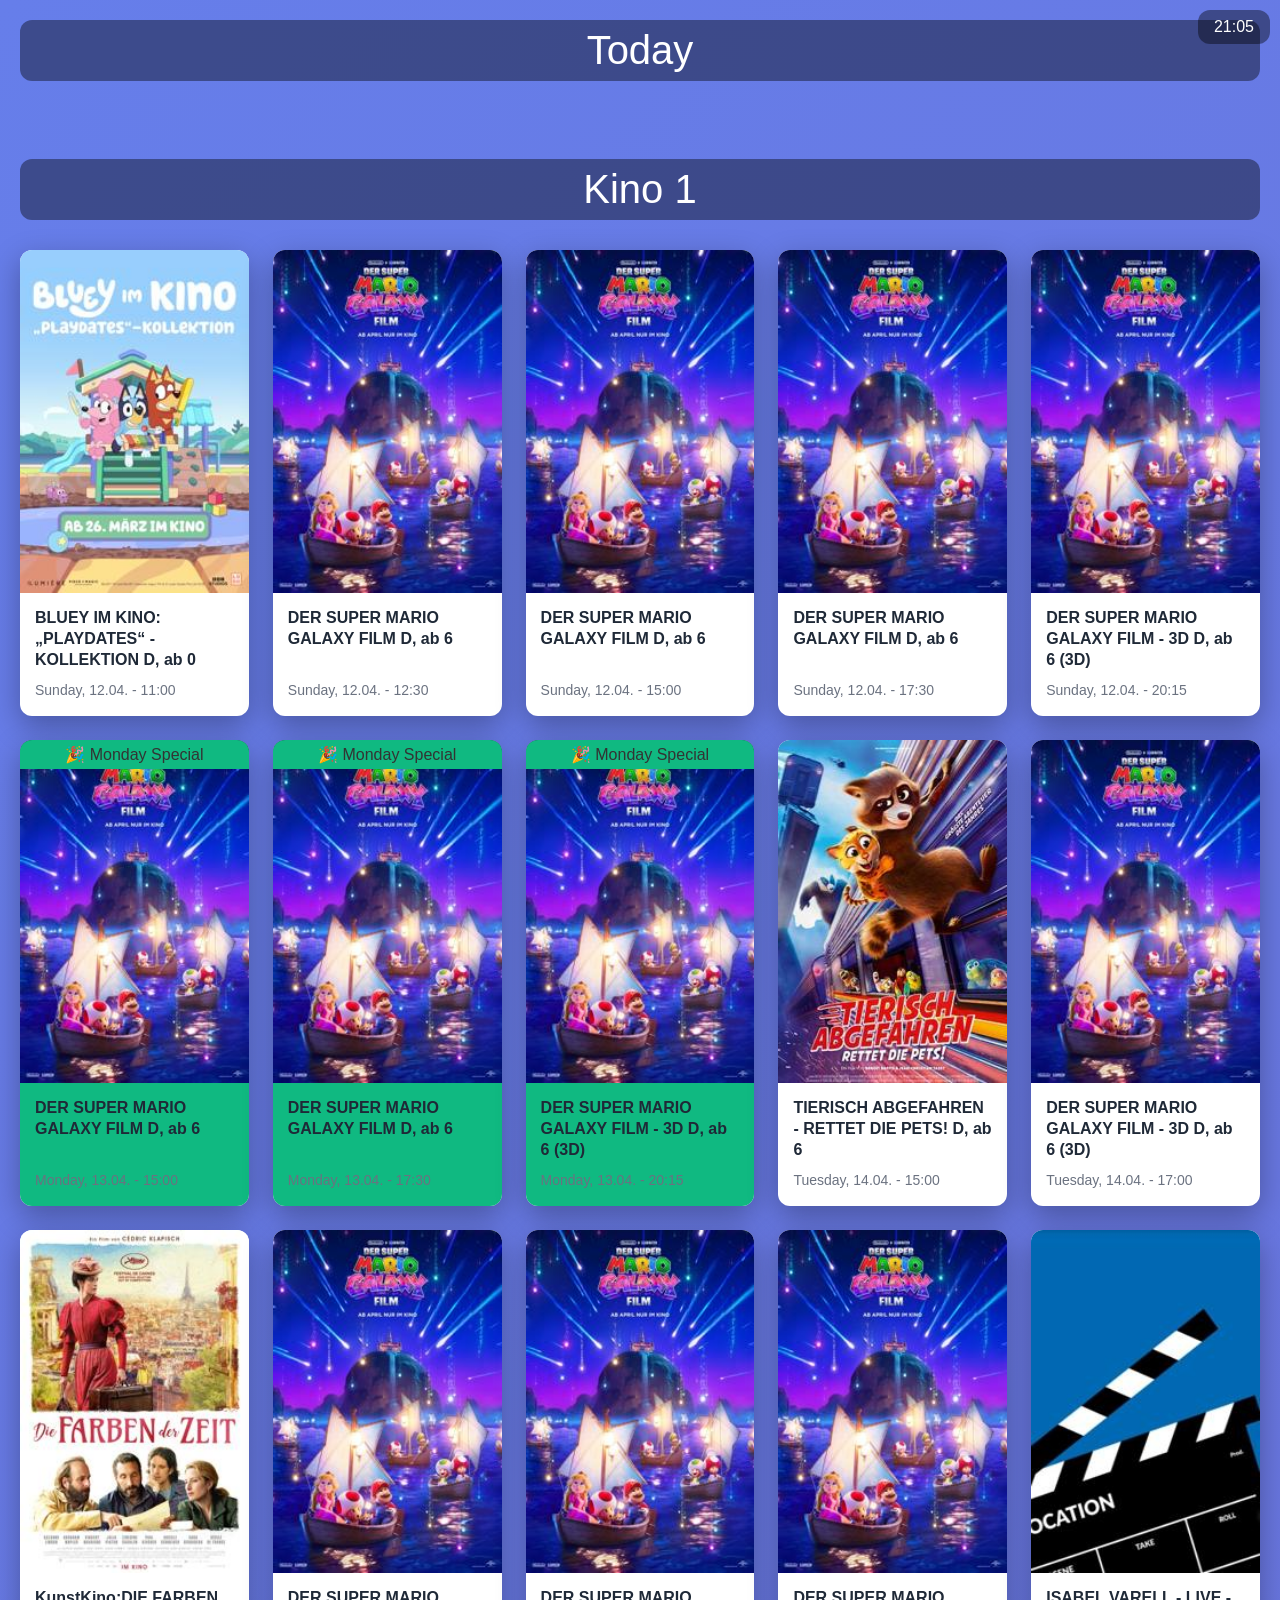
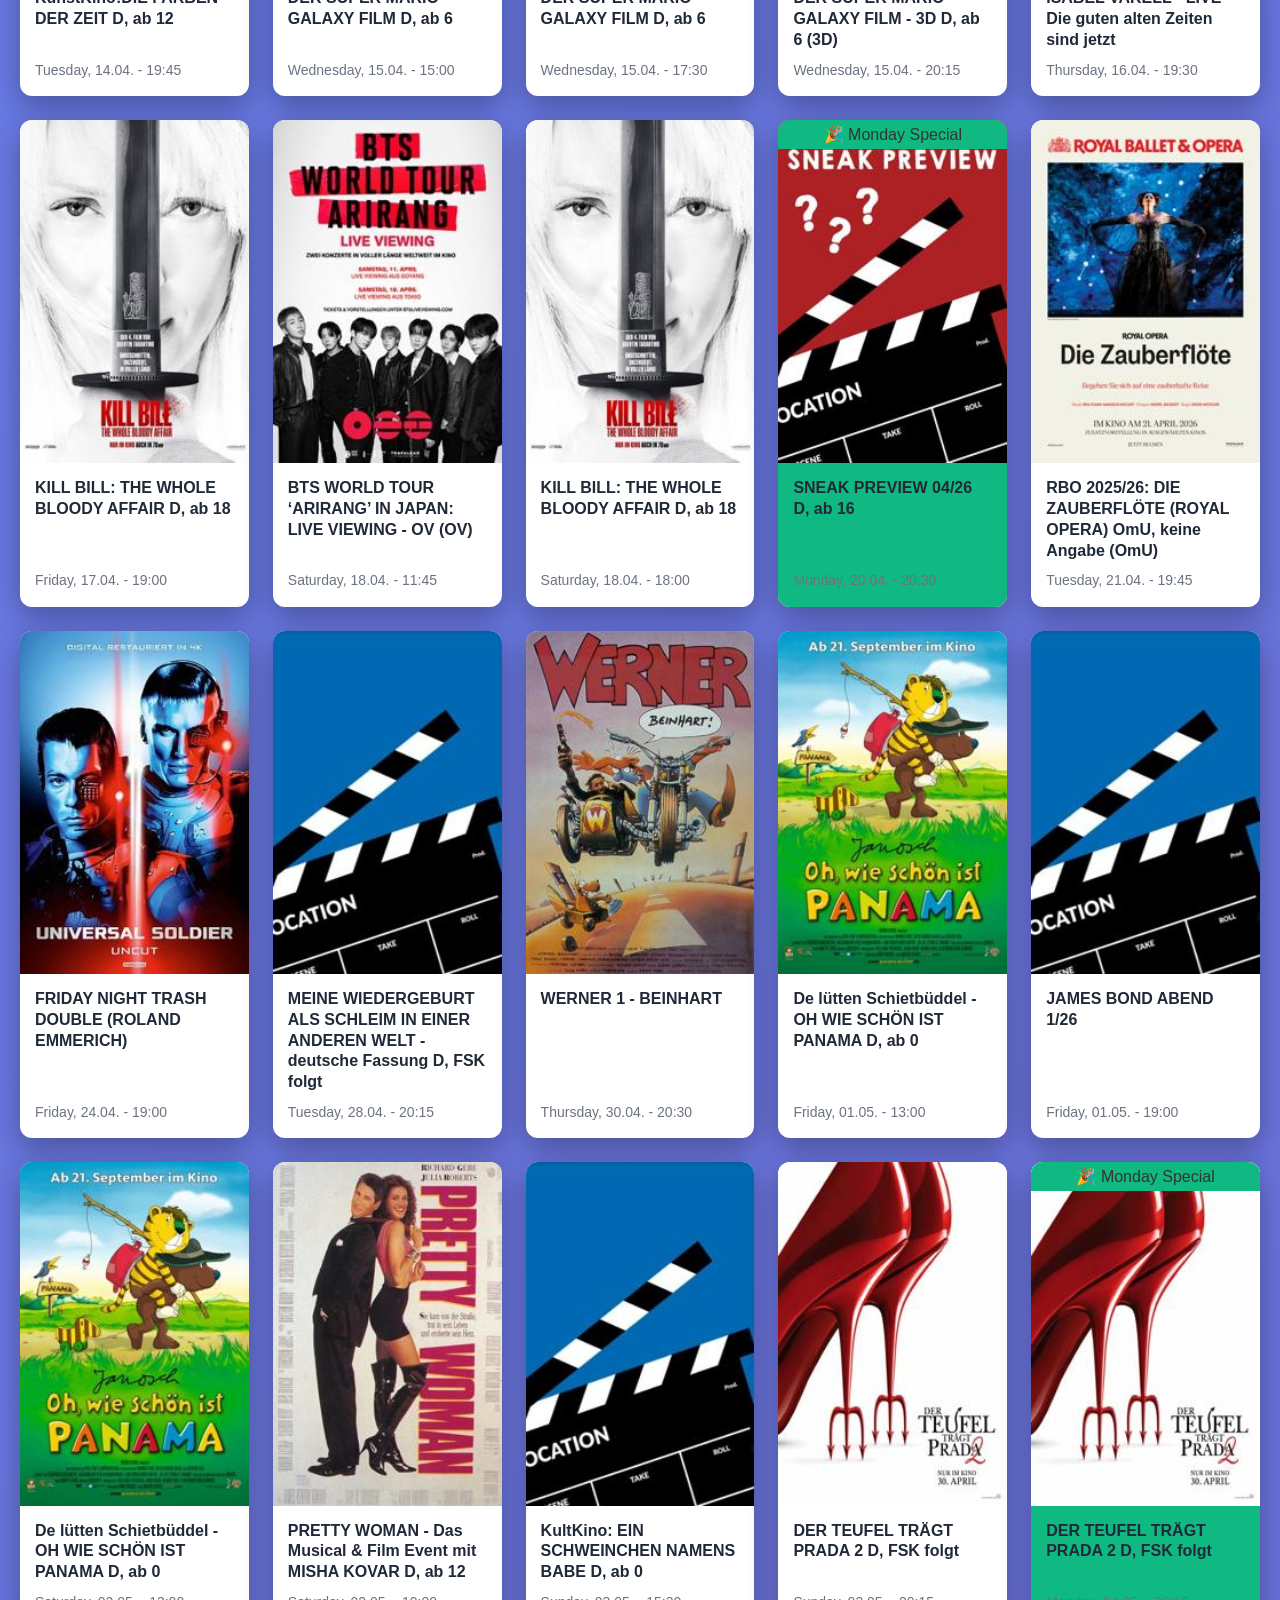
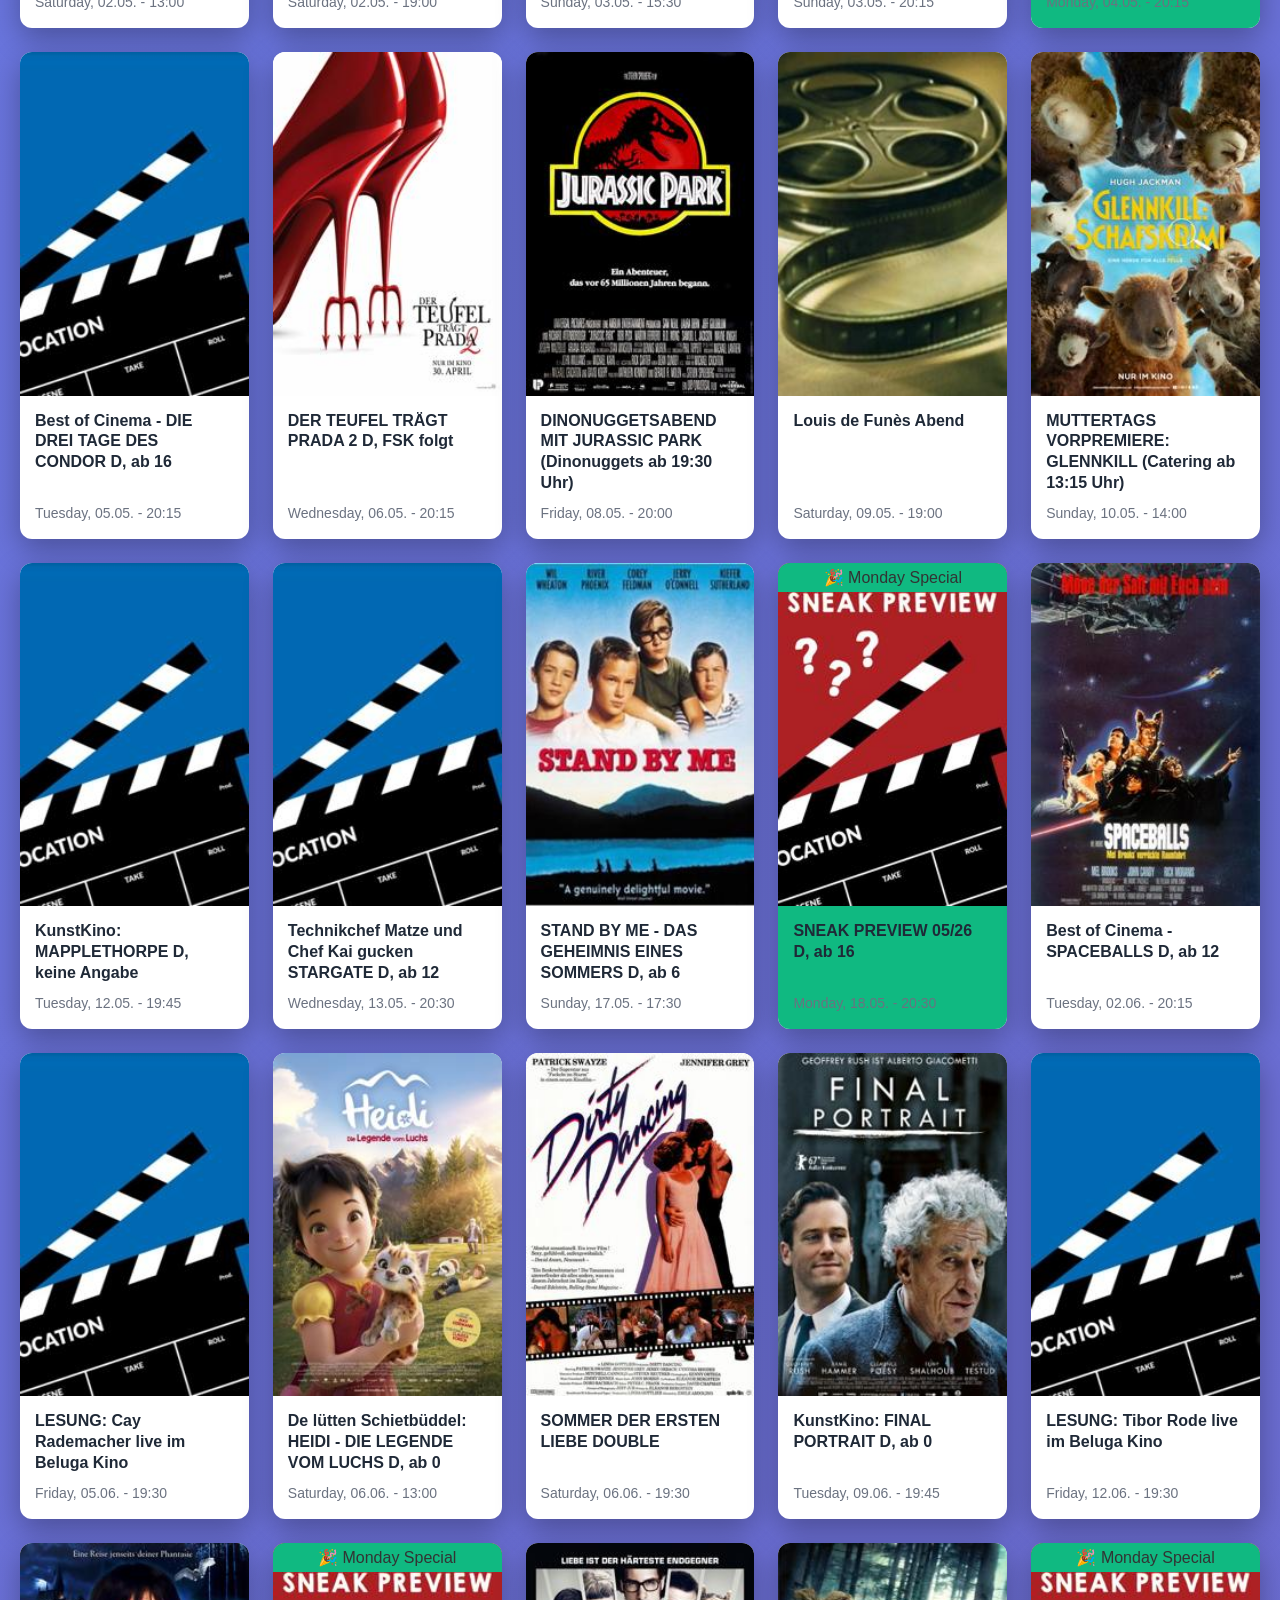
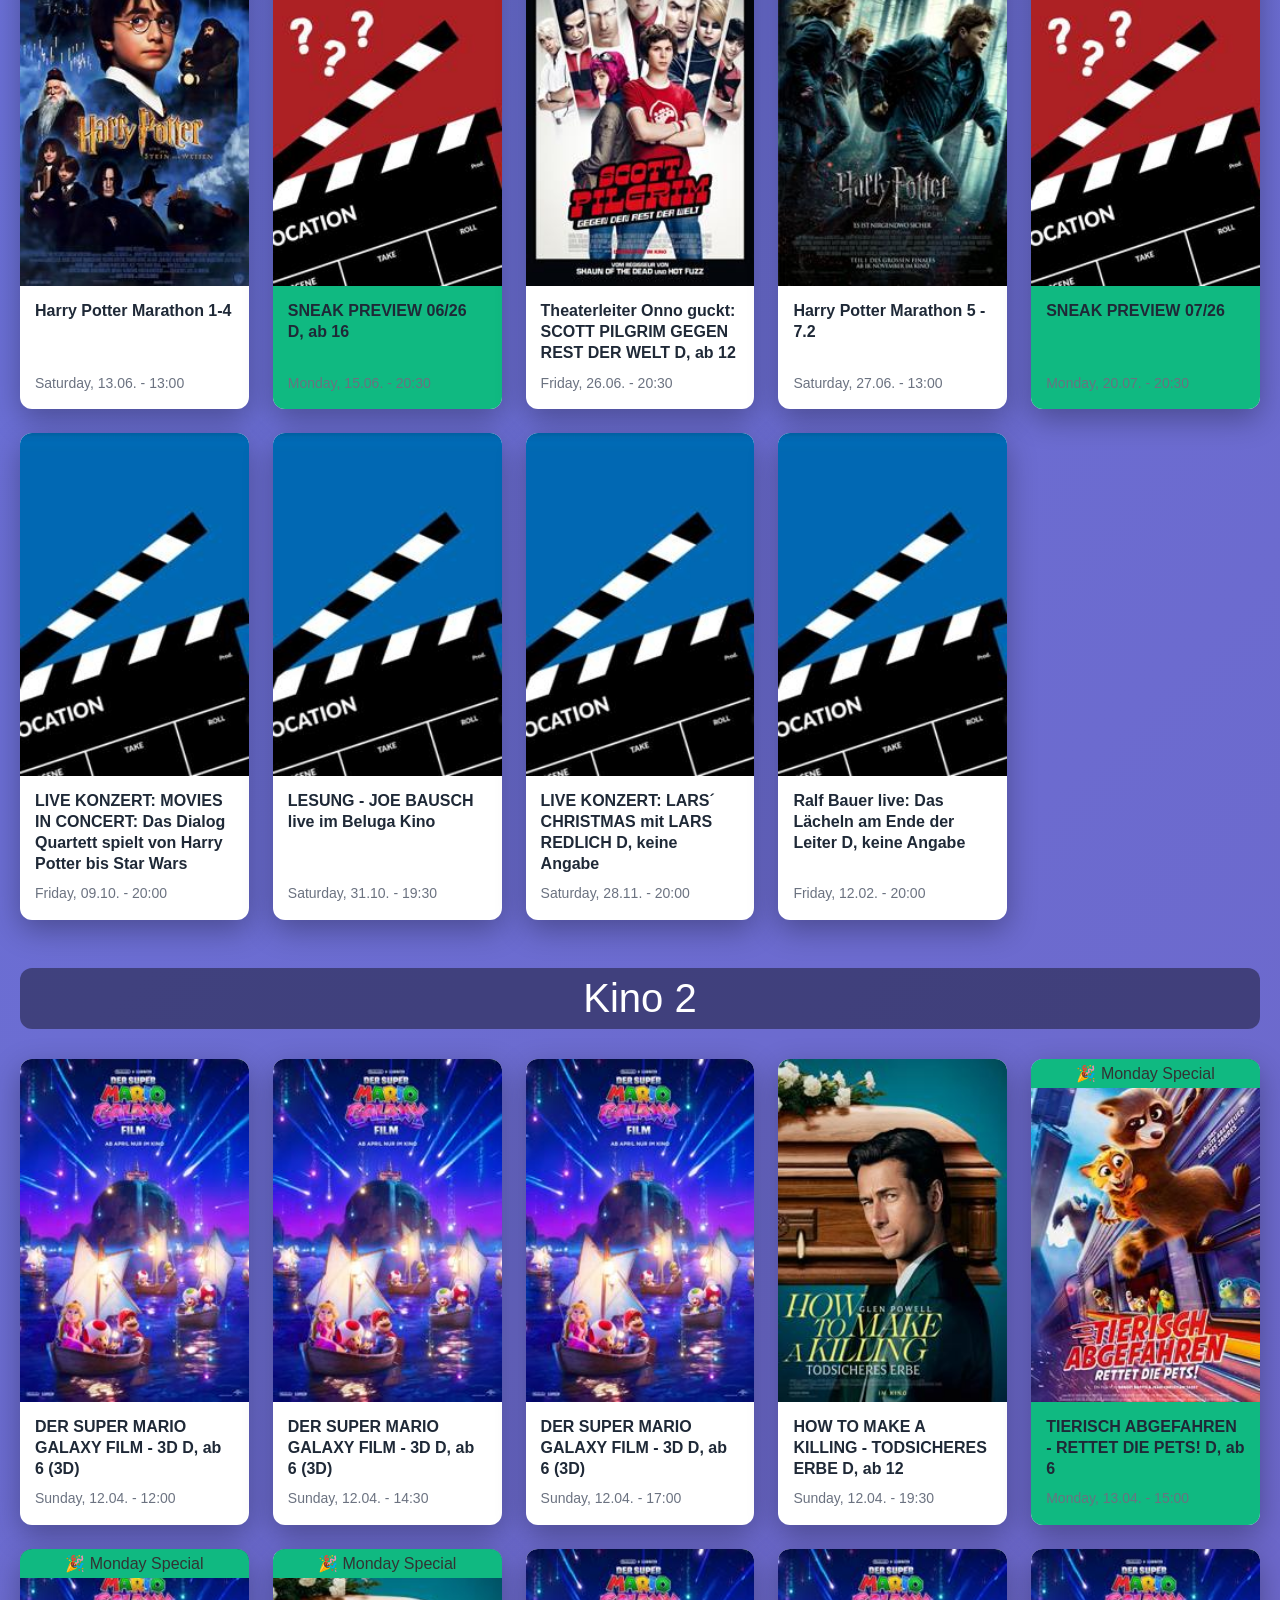
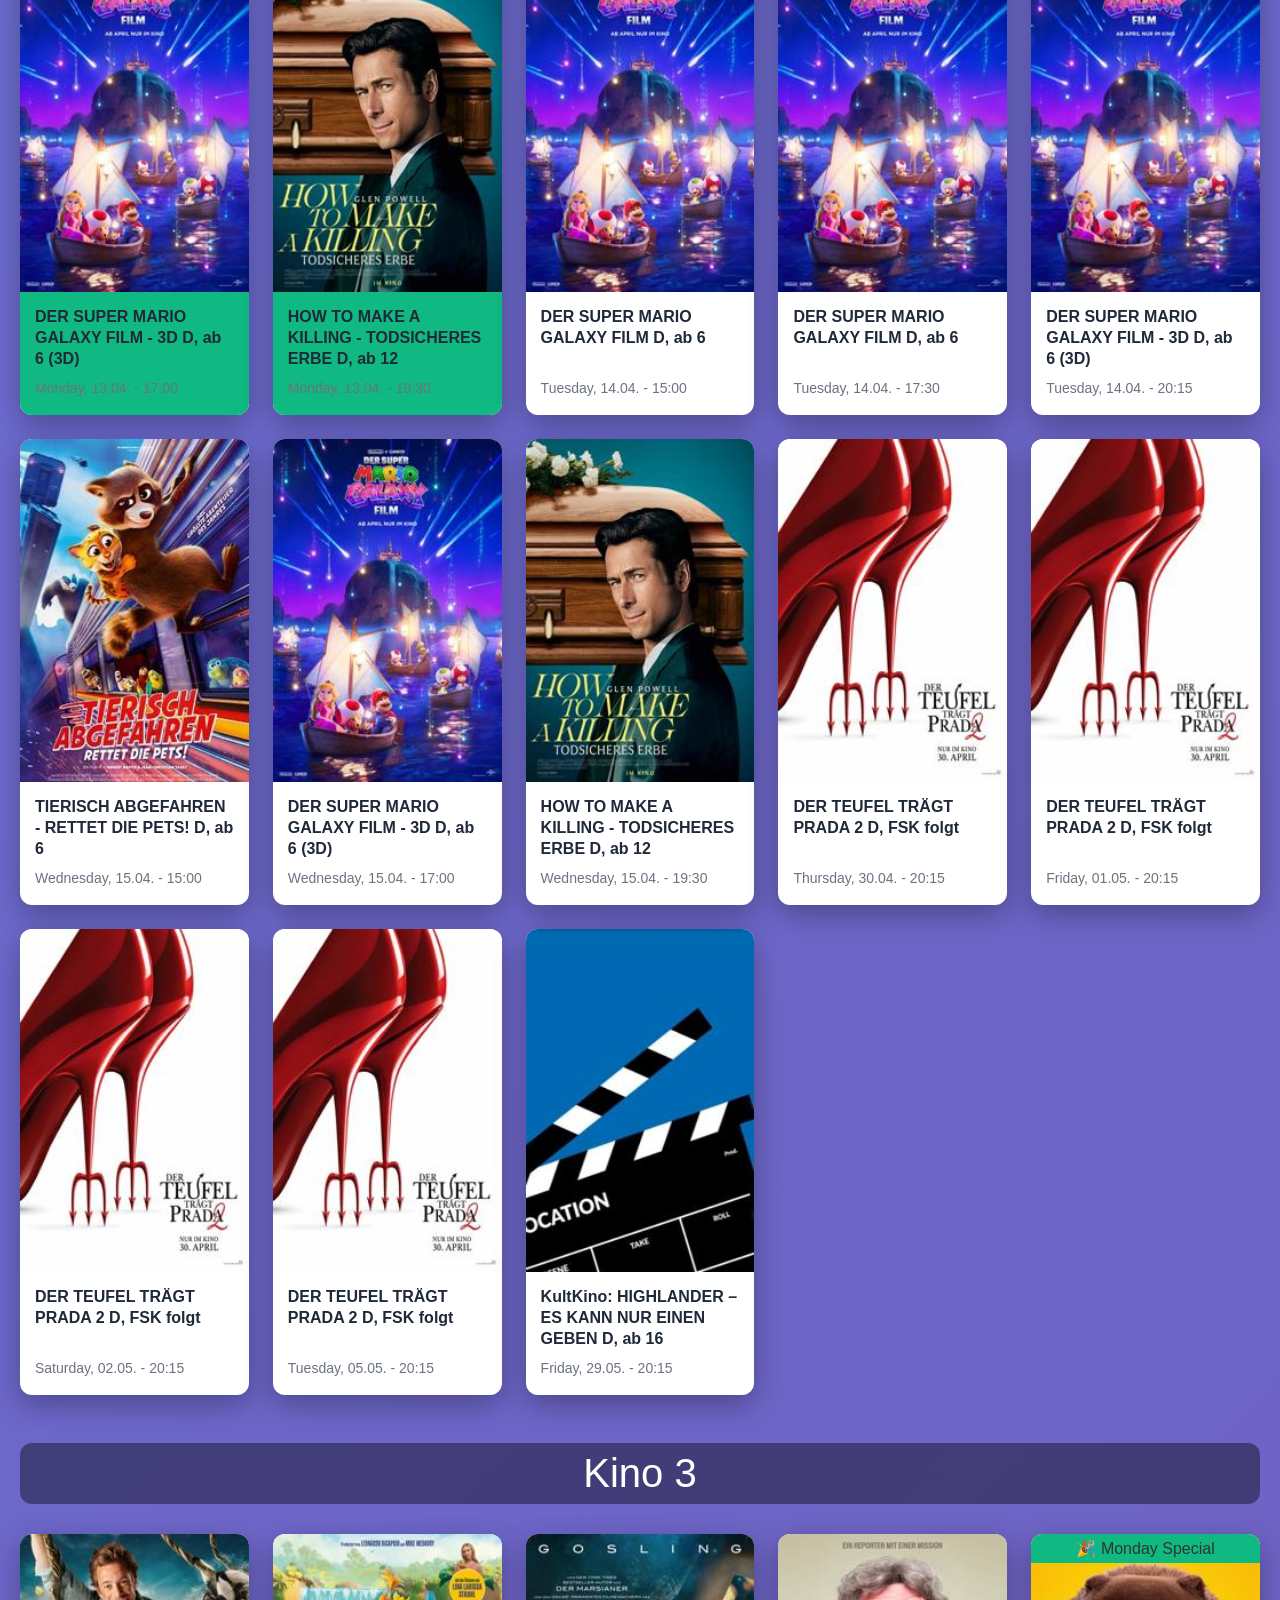
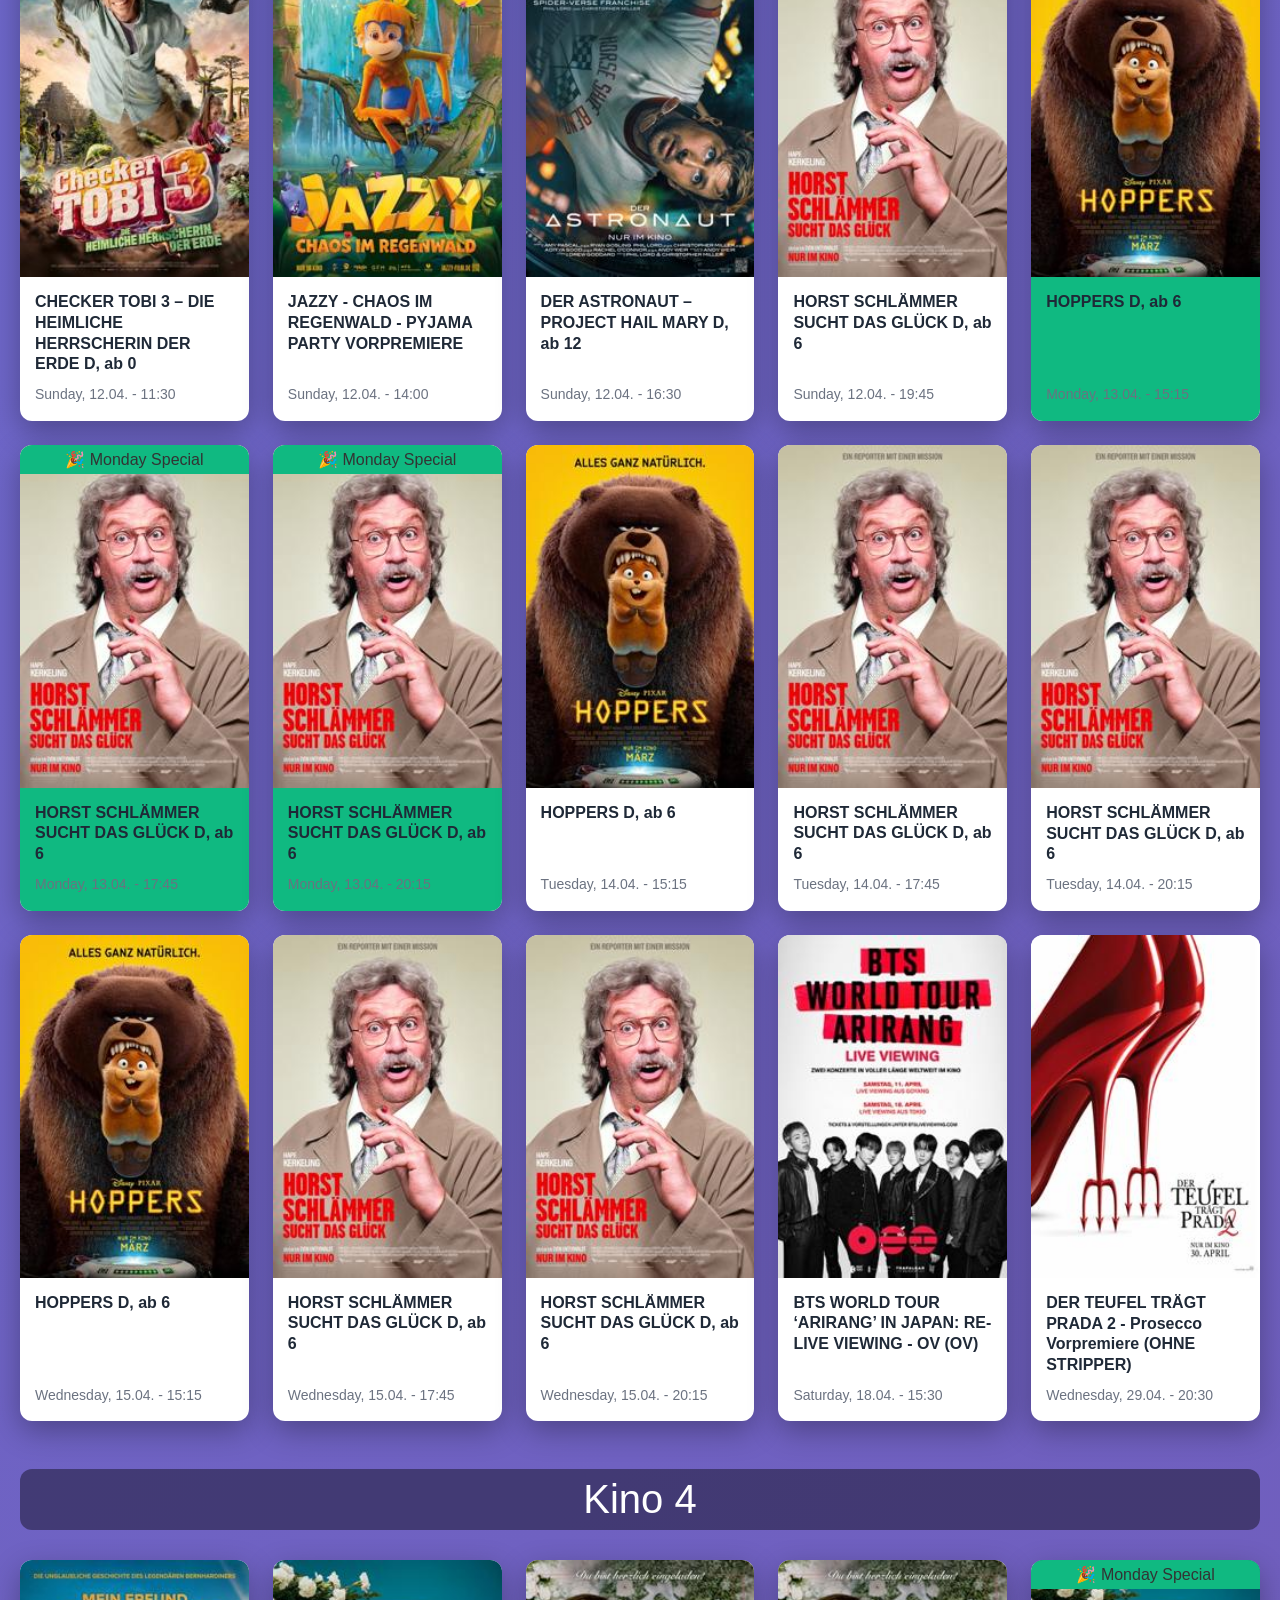
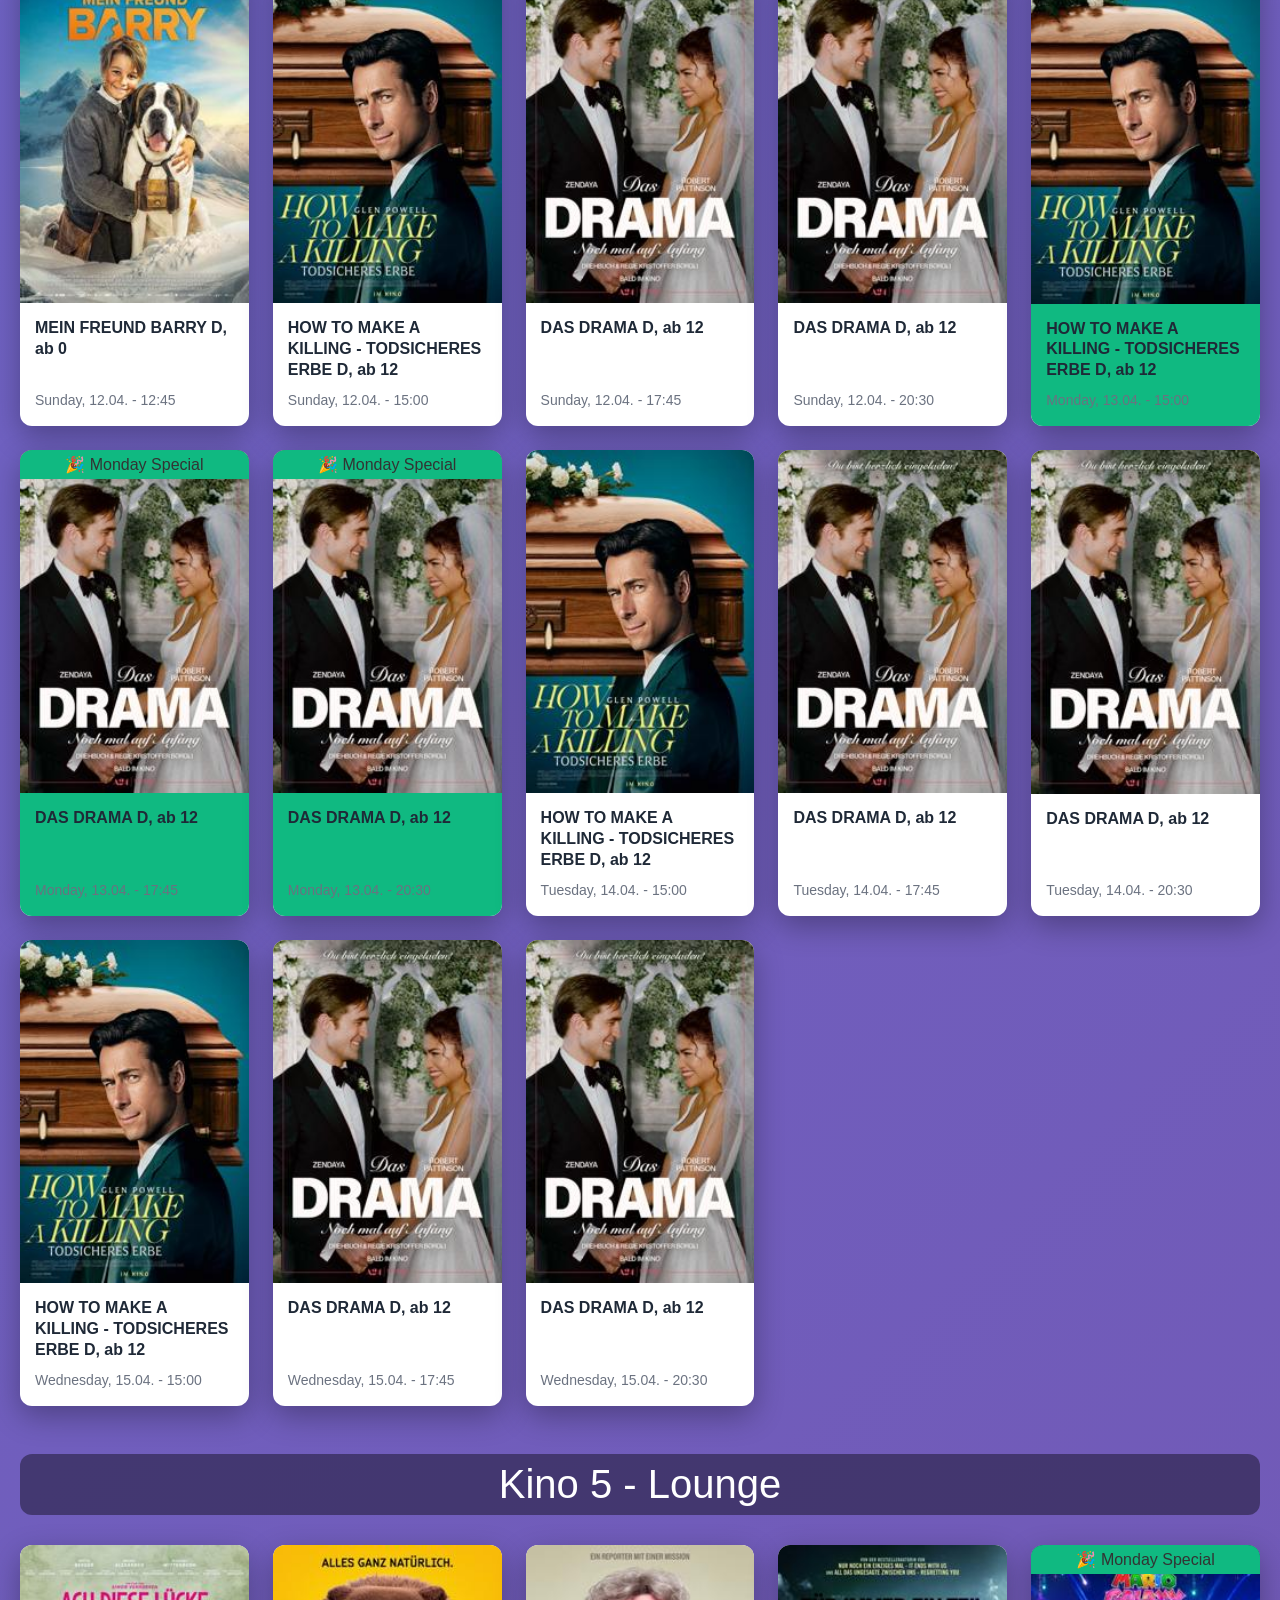
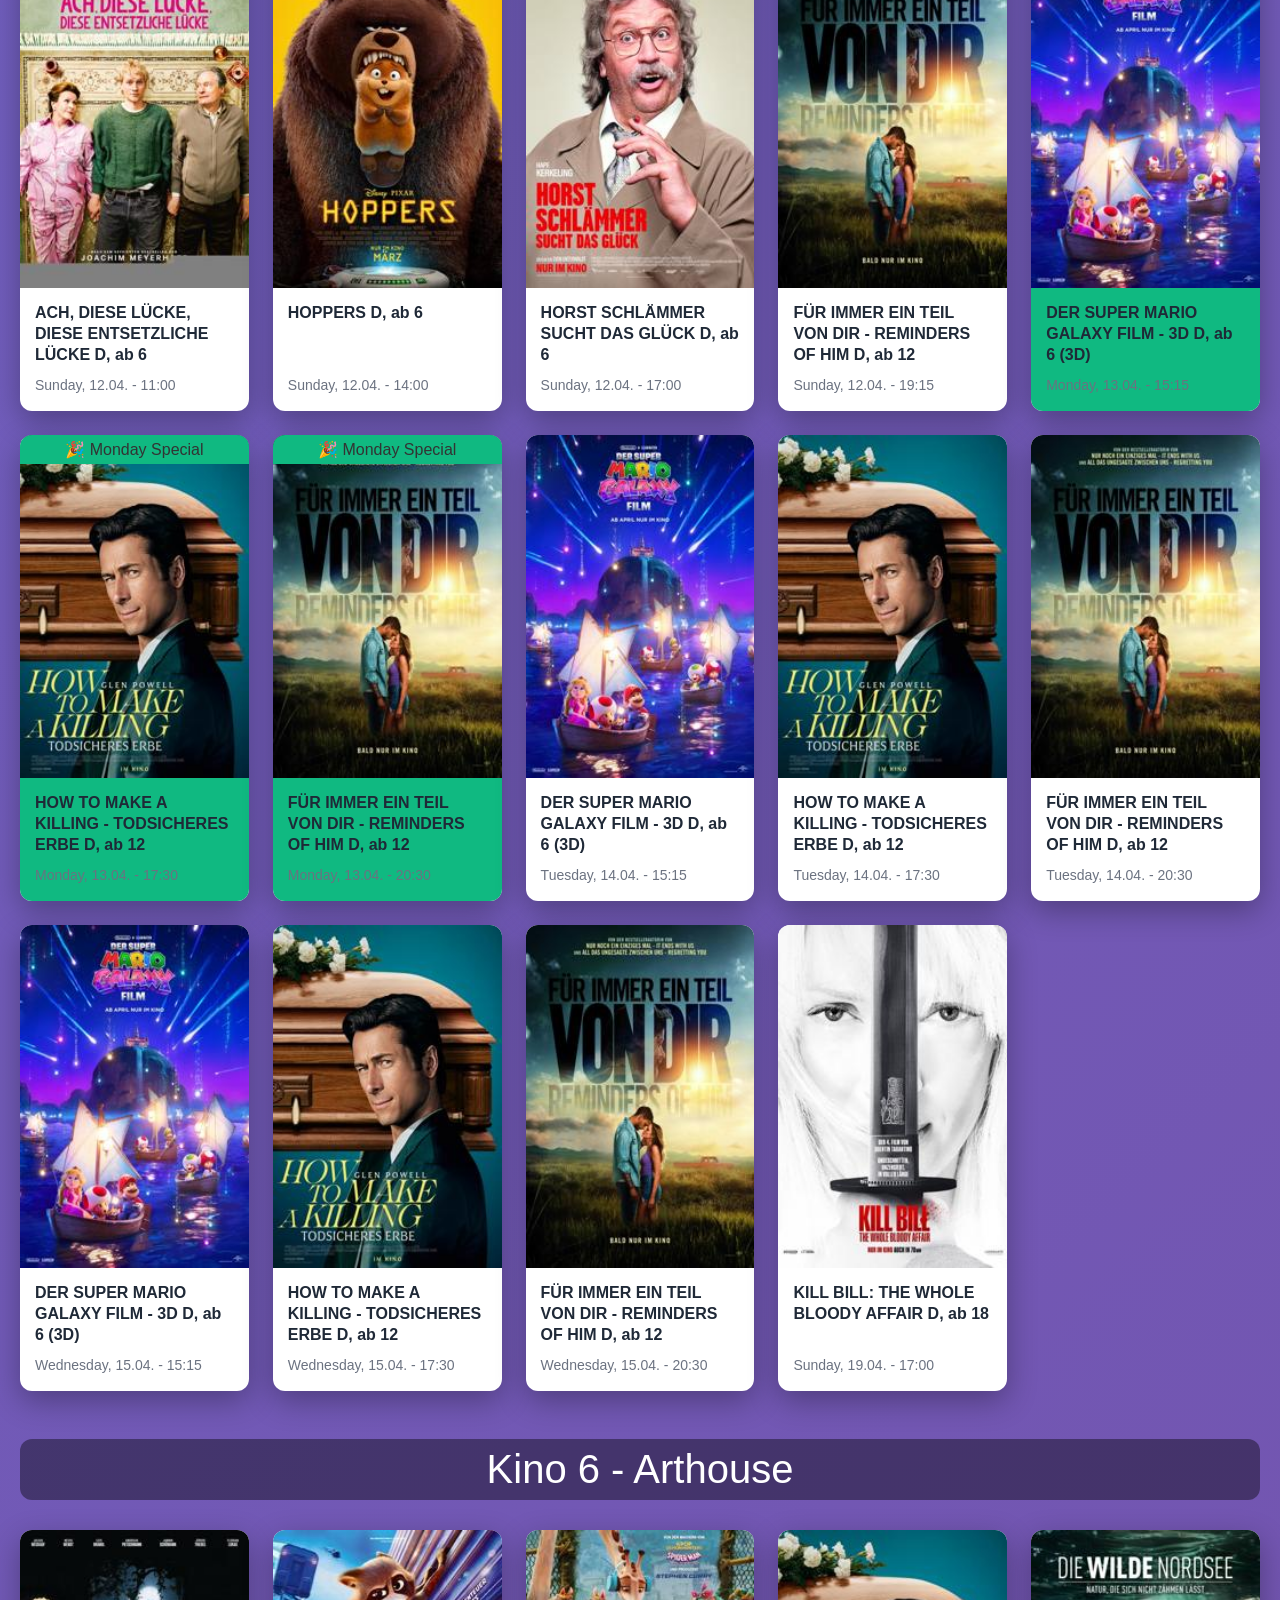
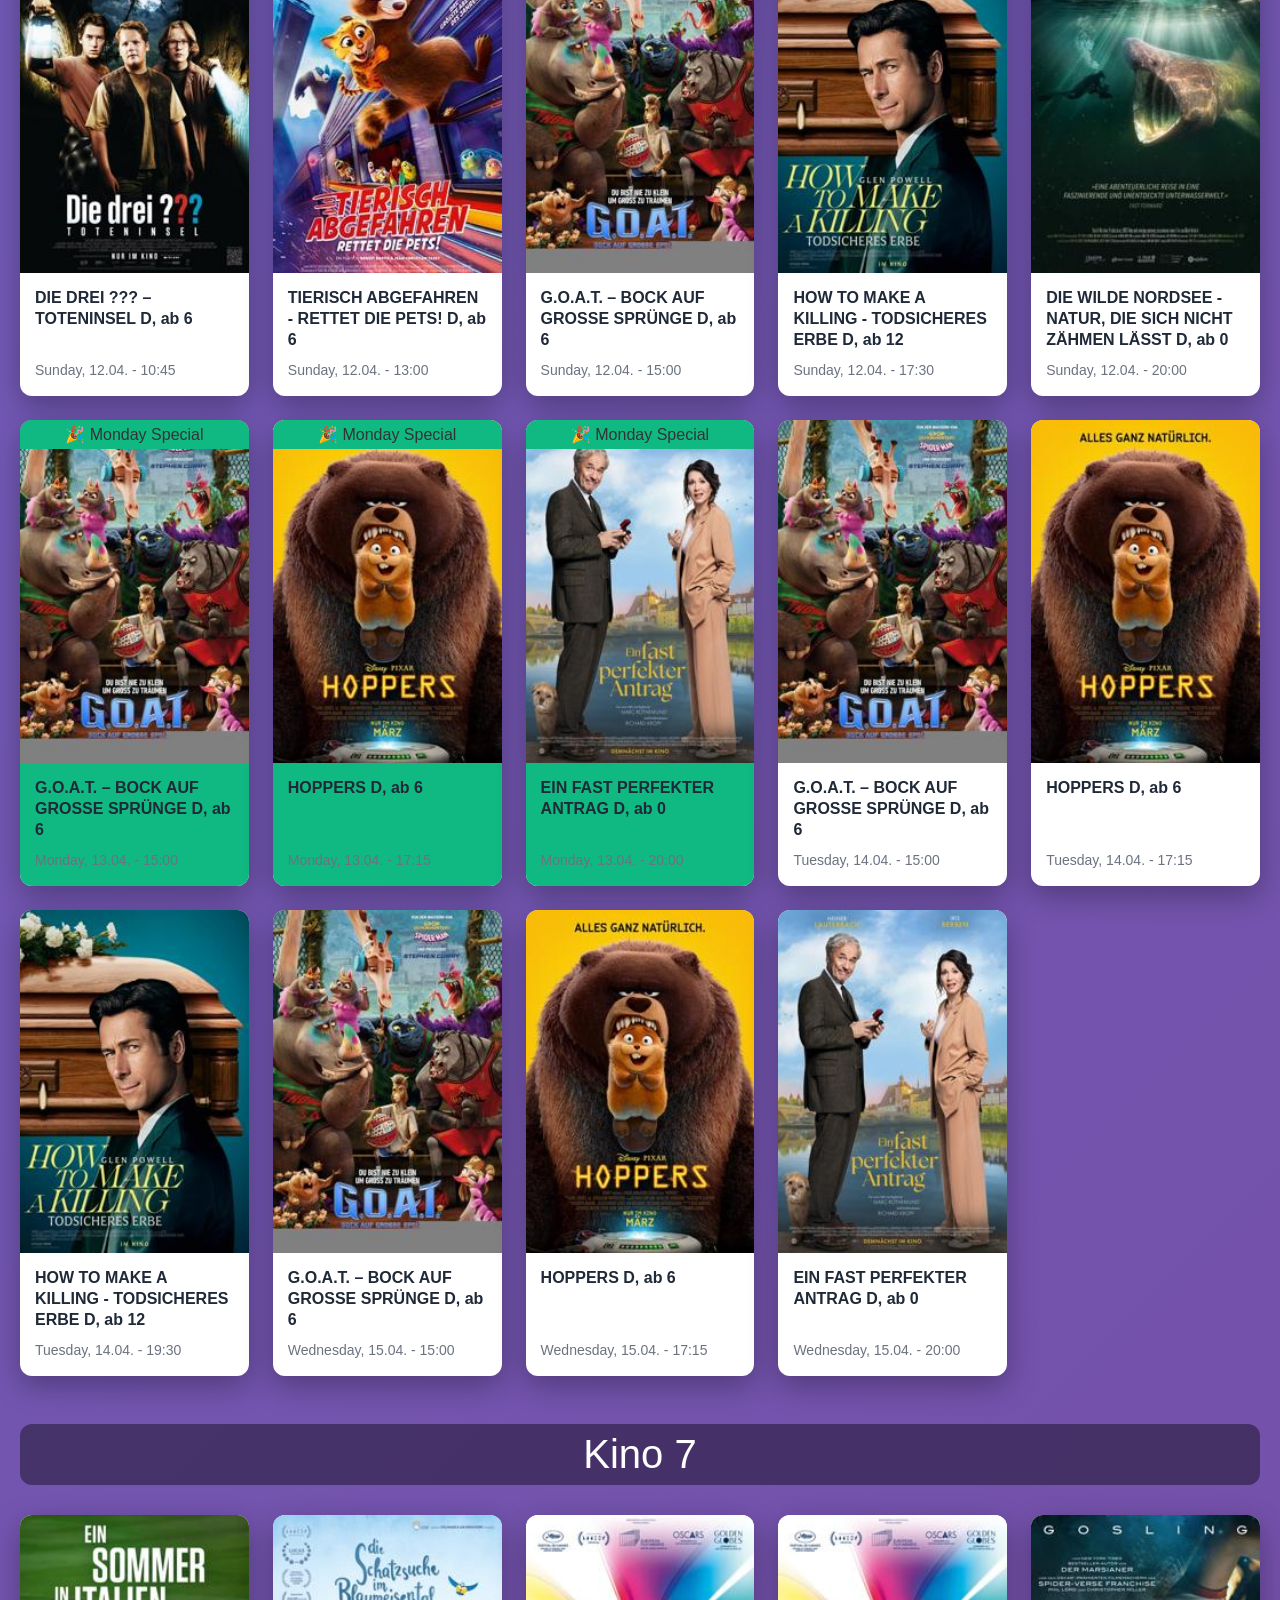
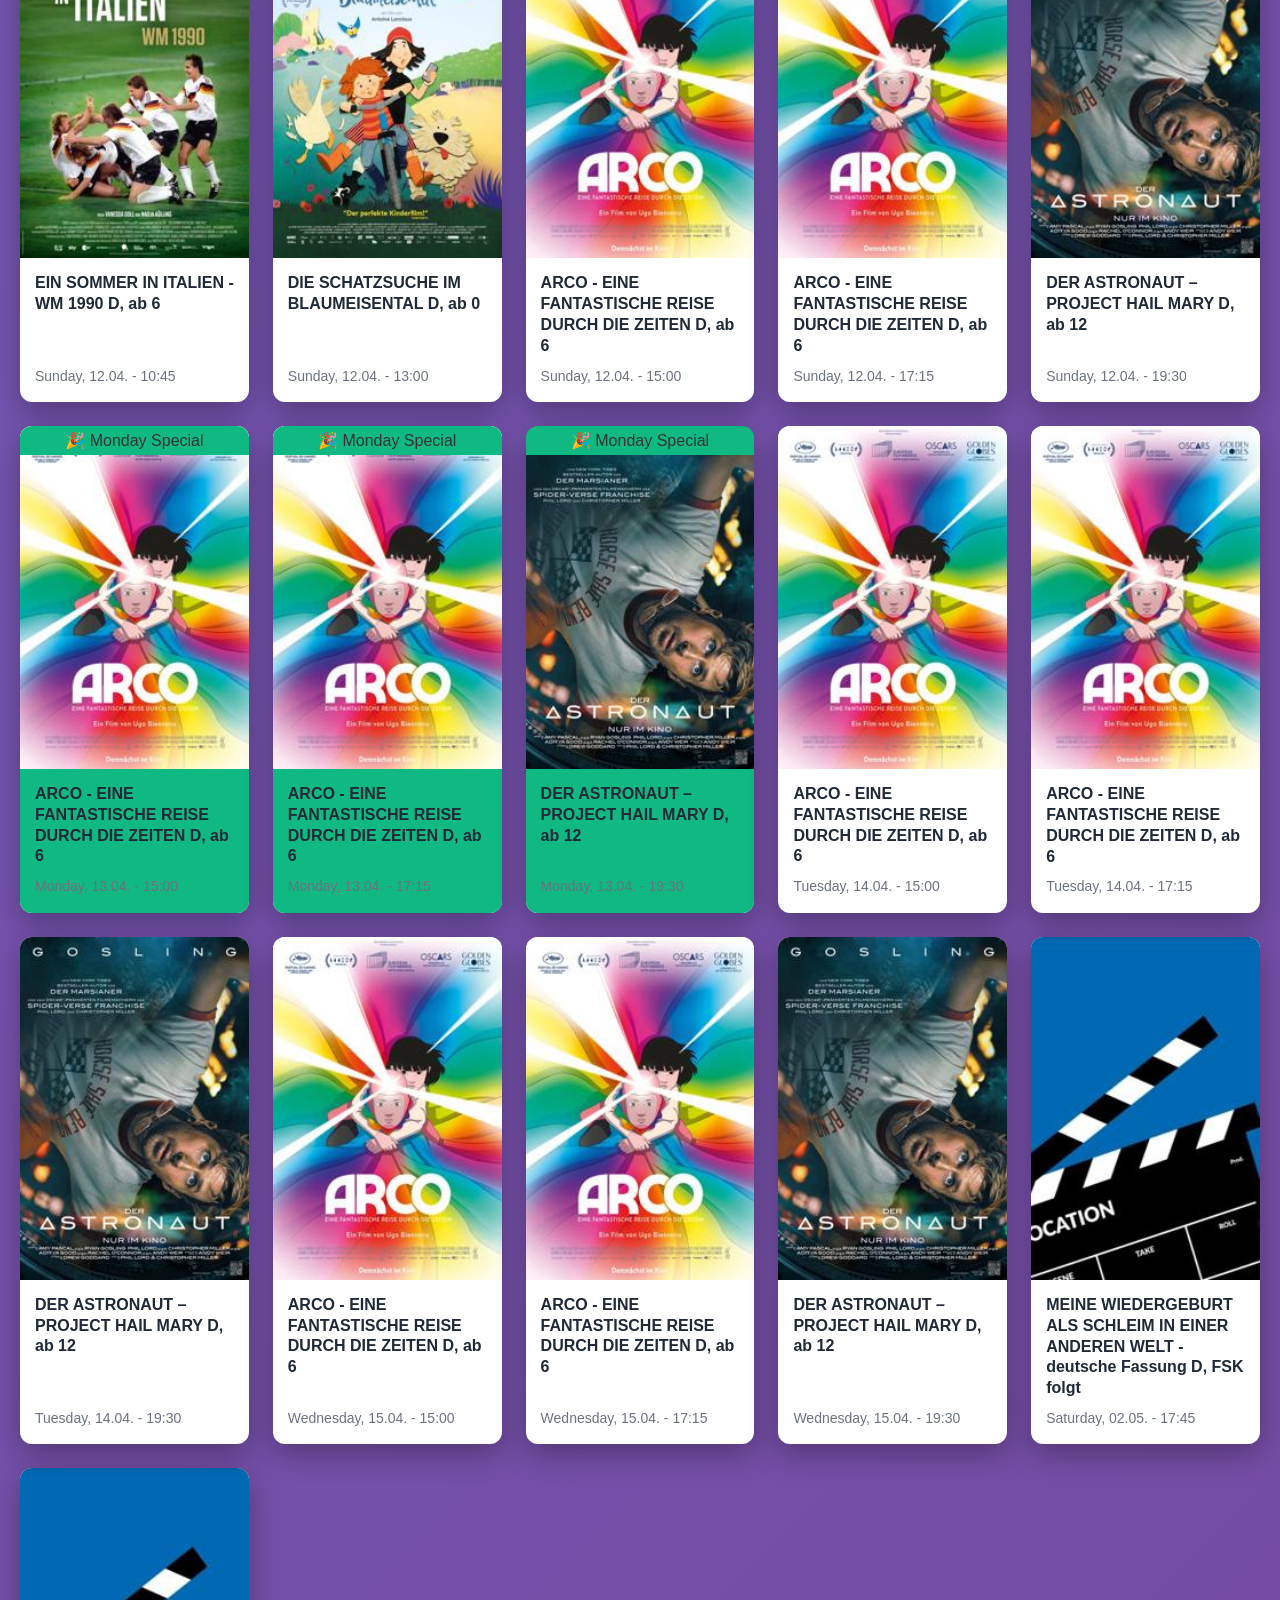
==== commit b8204a48: "add content" ====
--- a/content/beluga/index.html
+++ b/content/beluga/index.html
@@ -246,465 +246,6 @@
         <section class="section">
             <h1>Today</h1>
             <div class="movies-grid">
-                <div class="movie-card">
-                    <a href="https://booking.cinetixx.de/frontend/index.html?cinemaId=301802645&showId=3495502974&bgswitch=false&resize=false">
-                        <img src="images/3354178682.jpg" alt="DER SUPER MARIO GALAXY FILM - 3D D, ab 6 (3D)" class="movie-poster">
-                    </a>
-                    <div class="movie-info">
-                        <h2 class="movie-title">DER SUPER MARIO GALAXY FILM - 3D D, ab 6 (3D)</h2>
-                        <div class="seat-bar-container">
-                            <div class="seat-bar-fill "
-                                style="width: 3%;"></div>
-                            <span class="seat-bar-label">4 / 152 (3%)</span>
-                        </div>
-                        <div class="movie-details">
-                            <span class="cinema-name">Kino 1</span> • <span class="movie-time">12:30</span>
-                            <span class="movie-price">13.3€</span>
-                        </div>
-                    </div>
-                </div>
-                <div class="movie-card">
-                    <a href="https://booking.cinetixx.de/frontend/index.html?cinemaId=301802645&showId=3495503058&bgswitch=false&resize=false">
-                        <img src="images/3367585912.jpg" alt="MEIN FREUND BARRY D, ab 0" class="movie-poster">
-                    </a>
-                    <div class="movie-info">
-                        <h2 class="movie-title">MEIN FREUND BARRY D, ab 0</h2>
-                        <div class="seat-bar-container">
-                            <div class="seat-bar-fill "
-                                style="width: 0%;"></div>
-                            <span class="seat-bar-label">0 / 22 (0%)</span>
-                        </div>
-                        <div class="movie-details">
-                            <span class="cinema-name">Kino 4</span> • <span class="movie-time">12:30</span>
-                            <span class="movie-price">10.3€, 11.3€</span>
-                        </div>
-                    </div>
-                </div>
-                <div class="movie-card">
-                    <a href="https://booking.cinetixx.de/frontend/index.html?cinemaId=301802645&showId=3495502998&bgswitch=false&resize=false">
-                        <img src="images/3493167511.jpg" alt="BLUEY IM KINO: „PLAYDATES“ - KOLLEKTION D, ab 0" class="movie-poster">
-                    </a>
-                    <div class="movie-info">
-                        <h2 class="movie-title">BLUEY IM KINO: „PLAYDATES“ - KOLLEKTION D, ab 0</h2>
-                        <div class="seat-bar-container">
-                            <div class="seat-bar-fill "
-                                style="width: 2%;"></div>
-                            <span class="seat-bar-label">2 / 82 (2%)</span>
-                        </div>
-                        <div class="movie-details">
-                            <span class="cinema-name">Kino 2</span> • <span class="movie-time">12:45</span>
-                            <span class="movie-price">10.3€, 11.3€</span>
-                        </div>
-                    </div>
-                </div>
-                <div class="movie-card">
-                    <a href="https://booking.cinetixx.de/frontend/index.html?cinemaId=301802645&showId=3497634180&bgswitch=false&resize=false">
-                        <img src="images/3347861243.jpg" alt="DIE DREI ??? – TOTENINSEL D, ab 6" class="movie-poster">
-                    </a>
-                    <div class="movie-info">
-                        <h2 class="movie-title">DIE DREI ??? – TOTENINSEL D, ab 6</h2>
-                        <div class="seat-bar-container">
-                            <div class="seat-bar-fill "
-                                style="width: 14%;"></div>
-                            <span class="seat-bar-label">5 / 37 (14%)</span>
-                        </div>
-                        <div class="movie-details">
-                            <span class="cinema-name">Kino 5 - Lounge</span> • <span class="movie-time">12:45</span>
-                            <span class="movie-price">5.0€</span>
-                        </div>
-                    </div>
-                </div>
-                <div class="movie-card">
-                    <a href="https://booking.cinetixx.de/frontend/index.html?cinemaId=301802645&showId=3495503076&bgswitch=false&resize=false">
-                        <img src="images/3440495809.jpg" alt="TIERISCH ABGEFAHREN - RETTET DIE PETS! D, ab 6" class="movie-poster">
-                    </a>
-                    <div class="movie-info">
-                        <h2 class="movie-title">TIERISCH ABGEFAHREN - RETTET DIE PETS! D, ab 6</h2>
-                        <div class="seat-bar-container">
-                            <div class="seat-bar-fill "
-                                style="width: 7%;"></div>
-                            <span class="seat-bar-label">2 / 28 (7%)</span>
-                        </div>
-                        <div class="movie-details">
-                            <span class="cinema-name">Kino 6 - Arthouse</span> • <span class="movie-time">13:00</span>
-                            <span class="movie-price">11.3€, 12.3€</span>
-                        </div>
-                    </div>
-                </div>
-                <div class="movie-card">
-                    <a href="https://booking.cinetixx.de/frontend/index.html?cinemaId=301802645&showId=3495503094&bgswitch=false&resize=false">
-                        <img src="images/3448234502.jpg" alt="DIE SCHATZSUCHE IM BLAUMEISENTAL D, ab 0" class="movie-poster">
-                    </a>
-                    <div class="movie-info">
-                        <h2 class="movie-title">DIE SCHATZSUCHE IM BLAUMEISENTAL D, ab 0</h2>
-                        <div class="seat-bar-container">
-                            <div class="seat-bar-fill "
-                                style="width: 6%;"></div>
-                            <span class="seat-bar-label">2 / 35 (6%)</span>
-                        </div>
-                        <div class="movie-details">
-                            <span class="cinema-name">Kino 7</span> • <span class="movie-time">13:00</span>
-                            <span class="movie-price">10.3€</span>
-                        </div>
-                    </div>
-                </div>
-                <div class="movie-card">
-                    <a href="https://booking.cinetixx.de/frontend/index.html?cinemaId=301802645&showId=3495503022&bgswitch=false&resize=false">
-                        <img src="images/3380875904.jpg" alt="HOPPERS D, ab 6" class="movie-poster">
-                    </a>
-                    <div class="movie-info">
-                        <h2 class="movie-title">HOPPERS D, ab 6</h2>
-                        <div class="seat-bar-container">
-                            <div class="seat-bar-fill "
-                                style="width: 7%;"></div>
-                            <span class="seat-bar-label">5 / 71 (7%)</span>
-                        </div>
-                        <div class="movie-details">
-                            <span class="cinema-name">Kino 3</span> • <span class="movie-time">14:00</span>
-                            <span class="movie-price">10.3€</span>
-                        </div>
-                    </div>
-                </div>
-                <div class="movie-card">
-                    <a href="https://booking.cinetixx.de/frontend/index.html?cinemaId=301802645&showId=3495503004&bgswitch=false&resize=false">
-                        <img src="images/3354178682.jpg" alt="DER SUPER MARIO GALAXY FILM - 3D D, ab 6 (3D)" class="movie-poster">
-                    </a>
-                    <div class="movie-info">
-                        <h2 class="movie-title">DER SUPER MARIO GALAXY FILM - 3D D, ab 6 (3D)</h2>
-                        <div class="seat-bar-container">
-                            <div class="seat-bar-fill "
-                                style="width: 21%;"></div>
-                            <span class="seat-bar-label">17 / 82 (21%)</span>
-                        </div>
-                        <div class="movie-details">
-                            <span class="cinema-name">Kino 2</span> • <span class="movie-time">14:30</span>
-                            <span class="movie-price">13.3€, 14.3€</span>
-                        </div>
-                    </div>
-                </div>
-                <div class="movie-card">
-                    <a href="https://booking.cinetixx.de/frontend/index.html?cinemaId=301802645&showId=3495502980&bgswitch=false&resize=false">
-                        <img src="images/3354178682.jpg" alt="DER SUPER MARIO GALAXY FILM D, ab 6" class="movie-poster">
-                    </a>
-                    <div class="movie-info">
-                        <h2 class="movie-title">DER SUPER MARIO GALAXY FILM D, ab 6</h2>
-                        <div class="seat-bar-container">
-                            <div class="seat-bar-fill "
-                                style="width: 26%;"></div>
-                            <span class="seat-bar-label">40 / 152 (26%)</span>
-                        </div>
-                        <div class="movie-details">
-                            <span class="cinema-name">Kino 1</span> • <span class="movie-time">15:00</span>
-                            <span class="movie-price">10.3€</span>
-                        </div>
-                    </div>
-                </div>
-                <div class="movie-card">
-                    <a href="https://booking.cinetixx.de/frontend/index.html?cinemaId=301802645&showId=3495503040&bgswitch=false&resize=false">
-                        <img src="images/3455066399.jpg" alt="HOW TO MAKE A KILLING - TODSICHERES ERBE D, ab 12" class="movie-poster">
-                    </a>
-                    <div class="movie-info">
-                        <h2 class="movie-title">HOW TO MAKE A KILLING - TODSICHERES ERBE D, ab 12</h2>
-                        <div class="seat-bar-container">
-                            <div class="seat-bar-fill "
-                                style="width: 9%;"></div>
-                            <span class="seat-bar-label">2 / 22 (9%)</span>
-                        </div>
-                        <div class="movie-details">
-                            <span class="cinema-name">Kino 4</span> • <span class="movie-time">15:00</span>
-                            <span class="movie-price">10.3€, 11.3€</span>
-                        </div>
-                    </div>
-                </div>
-                <div class="movie-card">
-                    <a href="https://booking.cinetixx.de/frontend/index.html?cinemaId=301802645&showId=3495503082&bgswitch=false&resize=false">
-                        <img src="images/3362770252.jpg" alt="G.O.A.T. – BOCK AUF GROSSE SPRÜNGE D, ab 6" class="movie-poster">
-                    </a>
-                    <div class="movie-info">
-                        <h2 class="movie-title">G.O.A.T. – BOCK AUF GROSSE SPRÜNGE D, ab 6</h2>
-                        <div class="seat-bar-container">
-                            <div class="seat-bar-fill "
-                                style="width: 4%;"></div>
-                            <span class="seat-bar-label">1 / 28 (4%)</span>
-                        </div>
-                        <div class="movie-details">
-                            <span class="cinema-name">Kino 6 - Arthouse</span> • <span class="movie-time">15:00</span>
-                            <span class="movie-price">5.0€</span>
-                        </div>
-                    </div>
-                </div>
-                <div class="movie-card">
-                    <a href="https://booking.cinetixx.de/frontend/index.html?cinemaId=301802645&showId=3495503100&bgswitch=false&resize=false">
-                        <img src="images/3469072321.jpg" alt="ARCO - EINE FANTASTISCHE REISE DURCH DIE ZEITEN D, ab 6" class="movie-poster">
-                    </a>
-                    <div class="movie-info">
-                        <h2 class="movie-title">ARCO - EINE FANTASTISCHE REISE DURCH DIE ZEITEN D, ab 6</h2>
-                        <div class="seat-bar-container">
-                            <div class="seat-bar-fill "
-                                style="width: 0%;"></div>
-                            <span class="seat-bar-label">0 / 35 (0%)</span>
-                        </div>
-                        <div class="movie-details">
-                            <span class="cinema-name">Kino 7</span> • <span class="movie-time">15:00</span>
-                            <span class="movie-price">10.3€</span>
-                        </div>
-                    </div>
-                </div>
-                <div class="movie-card">
-                    <a href="https://booking.cinetixx.de/frontend/index.html?cinemaId=301802645&showId=3497634186&bgswitch=false&resize=false">
-                        <img src="images/3364994210.jpg" alt="CHECKER TOBI 3 – DIE HEIMLICHE HERRSCHERIN DER ERDE D, ab 0" class="movie-poster">
-                    </a>
-                    <div class="movie-info">
-                        <h2 class="movie-title">CHECKER TOBI 3 – DIE HEIMLICHE HERRSCHERIN DER ERDE D, ab 0</h2>
-                        <div class="seat-bar-container">
-                            <div class="seat-bar-fill "
-                                style="width: 5%;"></div>
-                            <span class="seat-bar-label">2 / 37 (5%)</span>
-                        </div>
-                        <div class="movie-details">
-                            <span class="cinema-name">Kino 5 - Lounge</span> • <span class="movie-time">15:15</span>
-                            <span class="movie-price">5.0€</span>
-                        </div>
-                    </div>
-                </div>
-                <div class="movie-card">
-                    <a href="https://booking.cinetixx.de/frontend/index.html?cinemaId=301802645&showId=3495503010&bgswitch=false&resize=false">
-                        <img src="images/3354178682.jpg" alt="DER SUPER MARIO GALAXY FILM - 3D D, ab 6 (3D)" class="movie-poster">
-                    </a>
-                    <div class="movie-info">
-                        <h2 class="movie-title">DER SUPER MARIO GALAXY FILM - 3D D, ab 6 (3D)</h2>
-                        <div class="seat-bar-container">
-                            <div class="seat-bar-fill "
-                                style="width: 39%;"></div>
-                            <span class="seat-bar-label">32 / 82 (39%)</span>
-                        </div>
-                        <div class="movie-details">
-                            <span class="cinema-name">Kino 2</span> • <span class="movie-time">17:00</span>
-                            <span class="movie-price">13.3€, 14.3€</span>
-                        </div>
-                    </div>
-                </div>
-                <div class="movie-card">
-                    <a href="https://booking.cinetixx.de/frontend/index.html?cinemaId=301802645&showId=3495503028&bgswitch=false&resize=false">
-                        <img src="images/3434395006.jpg" alt="HORST SCHLÄMMER SUCHT DAS GLÜCK D, ab 6" class="movie-poster">
-                    </a>
-                    <div class="movie-info">
-                        <h2 class="movie-title">HORST SCHLÄMMER SUCHT DAS GLÜCK D, ab 6</h2>
-                        <div class="seat-bar-container">
-                            <div class="seat-bar-fill "
-                                style="width: 14%;"></div>
-                            <span class="seat-bar-label">10 / 71 (14%)</span>
-                        </div>
-                        <div class="movie-details">
-                            <span class="cinema-name">Kino 3</span> • <span class="movie-time">17:00</span>
-                            <span class="movie-price">10.3€</span>
-                        </div>
-                    </div>
-                </div>
-                <div class="movie-card">
-                    <a href="https://booking.cinetixx.de/frontend/index.html?cinemaId=301802645&showId=3498556136&bgswitch=false&resize=false">
-                        <img src="images/3358245841.jpg" alt="DER ASTRONAUT – PROJECT HAIL MARY D, ab 12" class="movie-poster">
-                    </a>
-                    <div class="movie-info">
-                        <h2 class="movie-title">DER ASTRONAUT – PROJECT HAIL MARY D, ab 12</h2>
-                        <div class="seat-bar-container">
-                            <div class="seat-bar-fill "
-                                style="width: 18%;"></div>
-                            <span class="seat-bar-label">4 / 22 (18%)</span>
-                        </div>
-                        <div class="movie-details">
-                            <span class="cinema-name">Kino 4</span> • <span class="movie-time">17:15</span>
-                            <span class="movie-price">12.3€, 13.3€</span>
-                        </div>
-                    </div>
-                </div>
-                <div class="movie-card">
-                    <a href="https://booking.cinetixx.de/frontend/index.html?cinemaId=301802645&showId=3495503088&bgswitch=false&resize=false">
-                        <img src="images/3380875904.jpg" alt="HOPPERS D, ab 6" class="movie-poster">
-                    </a>
-                    <div class="movie-info">
-                        <h2 class="movie-title">HOPPERS D, ab 6</h2>
-                        <div class="seat-bar-container">
-                            <div class="seat-bar-fill "
-                                style="width: 39%;"></div>
-                            <span class="seat-bar-label">11 / 28 (39%)</span>
-                        </div>
-                        <div class="movie-details">
-                            <span class="cinema-name">Kino 6 - Arthouse</span> • <span class="movie-time">17:15</span>
-                            <span class="movie-price">11.3€, 12.3€</span>
-                        </div>
-                    </div>
-                </div>
-                <div class="movie-card">
-                    <a href="https://booking.cinetixx.de/frontend/index.html?cinemaId=301802645&showId=3495503106&bgswitch=false&resize=false">
-                        <img src="images/3469072321.jpg" alt="ARCO - EINE FANTASTISCHE REISE DURCH DIE ZEITEN D, ab 6" class="movie-poster">
-                    </a>
-                    <div class="movie-info">
-                        <h2 class="movie-title">ARCO - EINE FANTASTISCHE REISE DURCH DIE ZEITEN D, ab 6</h2>
-                        <div class="seat-bar-container">
-                            <div class="seat-bar-fill "
-                                style="width: 0%;"></div>
-                            <span class="seat-bar-label">0 / 35 (0%)</span>
-                        </div>
-                        <div class="movie-details">
-                            <span class="cinema-name">Kino 7</span> • <span class="movie-time">17:15</span>
-                            <span class="movie-price">10.3€</span>
-                        </div>
-                    </div>
-                </div>
-                <div class="movie-card">
-                    <a href="https://booking.cinetixx.de/frontend/index.html?cinemaId=301802645&showId=3495502986&bgswitch=false&resize=false">
-                        <img src="images/3354178682.jpg" alt="DER SUPER MARIO GALAXY FILM D, ab 6" class="movie-poster">
-                    </a>
-                    <div class="movie-info">
-                        <h2 class="movie-title">DER SUPER MARIO GALAXY FILM D, ab 6</h2>
-                        <div class="seat-bar-container">
-                            <div class="seat-bar-fill "
-                                style="width: 25%;"></div>
-                            <span class="seat-bar-label">38 / 152 (25%)</span>
-                        </div>
-                        <div class="movie-details">
-                            <span class="cinema-name">Kino 1</span> • <span class="movie-time">17:30</span>
-                            <span class="movie-price">10.3€</span>
-                        </div>
-                    </div>
-                </div>
-                <div class="movie-card">
-                    <a href="https://booking.cinetixx.de/frontend/index.html?cinemaId=301802645&showId=3495503064&bgswitch=false&resize=false">
-                        <img src="images/3455066399.jpg" alt="HOW TO MAKE A KILLING - TODSICHERES ERBE D, ab 12" class="movie-poster">
-                    </a>
-                    <div class="movie-info">
-                        <h2 class="movie-title">HOW TO MAKE A KILLING - TODSICHERES ERBE D, ab 12</h2>
-                        <div class="seat-bar-container">
-                            <div class="seat-bar-fill "
-                                style="width: 8%;"></div>
-                            <span class="seat-bar-label">3 / 37 (8%)</span>
-                        </div>
-                        <div class="movie-details">
-                            <span class="cinema-name">Kino 5 - Lounge</span> • <span class="movie-time">17:30</span>
-                            <span class="movie-price">11.3€</span>
-                        </div>
-                    </div>
-                </div>
-                <div class="movie-card">
-                    <a href="https://booking.cinetixx.de/frontend/index.html?cinemaId=301802645&showId=3495503016&bgswitch=false&resize=false">
-                        <img src="images/3455066399.jpg" alt="HOW TO MAKE A KILLING - TODSICHERES ERBE D, ab 12" class="movie-poster">
-                    </a>
-                    <div class="movie-info">
-                        <h2 class="movie-title">HOW TO MAKE A KILLING - TODSICHERES ERBE D, ab 12</h2>
-                        <div class="seat-bar-container">
-                            <div class="seat-bar-fill "
-                                style="width: 11%;"></div>
-                            <span class="seat-bar-label">9 / 82 (11%)</span>
-                        </div>
-                        <div class="movie-details">
-                            <span class="cinema-name">Kino 2</span> • <span class="movie-time">19:30</span>
-                            <span class="movie-price">10.3€, 11.3€</span>
-                        </div>
-                    </div>
-                </div>
-                <div class="movie-card">
-                    <a href="https://booking.cinetixx.de/frontend/index.html?cinemaId=301802645&showId=3495503112&bgswitch=false&resize=false">
-                        <img src="images/3358245841.jpg" alt="DER ASTRONAUT – PROJECT HAIL MARY D, ab 12" class="movie-poster">
-                    </a>
-                    <div class="movie-info">
-                        <h2 class="movie-title">DER ASTRONAUT – PROJECT HAIL MARY D, ab 12</h2>
-                        <div class="seat-bar-container">
-                            <div class="seat-bar-fill "
-                                style="width: 43%;"></div>
-                            <span class="seat-bar-label">15 / 35 (43%)</span>
-                        </div>
-                        <div class="movie-details">
-                            <span class="cinema-name">Kino 7</span> • <span class="movie-time">19:30</span>
-                            <span class="movie-price">12.3€</span>
-                        </div>
-                    </div>
-                </div>
-                <div class="movie-card">
-                    <a href="https://booking.cinetixx.de/frontend/index.html?cinemaId=301802645&showId=3495503034&bgswitch=false&resize=false">
-                        <img src="images/3434395006.jpg" alt="HORST SCHLÄMMER SUCHT DAS GLÜCK D, ab 6" class="movie-poster">
-                    </a>
-                    <div class="movie-info">
-                        <h2 class="movie-title">HORST SCHLÄMMER SUCHT DAS GLÜCK D, ab 6</h2>
-                        <div class="seat-bar-container">
-                            <div class="seat-bar-fill "
-                                style="width: 8%;"></div>
-                            <span class="seat-bar-label">6 / 71 (8%)</span>
-                        </div>
-                        <div class="movie-details">
-                            <span class="cinema-name">Kino 3</span> • <span class="movie-time">19:45</span>
-                            <span class="movie-price">10.3€</span>
-                        </div>
-                    </div>
-                </div>
-                <div class="movie-card">
-                    <a href="https://booking.cinetixx.de/frontend/index.html?cinemaId=301802645&showId=3497106422&bgswitch=false&resize=false">
-                        <img src="images/3372057811.jpg" alt="EIN FAST PERFEKTER ANTRAG D, ab 0" class="movie-poster">
-                    </a>
-                    <div class="movie-info">
-                        <h2 class="movie-title">EIN FAST PERFEKTER ANTRAG D, ab 0</h2>
-                        <div class="seat-bar-container">
-                            <div class="seat-bar-fill "
-                                style="width: 21%;"></div>
-                            <span class="seat-bar-label">6 / 28 (21%)</span>
-                        </div>
-                        <div class="movie-details">
-                            <span class="cinema-name">Kino 6 - Arthouse</span> • <span class="movie-time">20:00</span>
-                            <span class="movie-price">11.3€, 12.3€</span>
-                        </div>
-                    </div>
-                </div>
-                <div class="movie-card">
-                    <a href="https://booking.cinetixx.de/frontend/index.html?cinemaId=301802645&showId=3495502992&bgswitch=false&resize=false">
-                        <img src="images/3354178682.jpg" alt="DER SUPER MARIO GALAXY FILM - 3D D, ab 6 (3D)" class="movie-poster">
-                    </a>
-                    <div class="movie-info">
-                        <h2 class="movie-title">DER SUPER MARIO GALAXY FILM - 3D D, ab 6 (3D)</h2>
-                        <div class="seat-bar-container">
-                            <div class="seat-bar-fill "
-                                style="width: 7%;"></div>
-                            <span class="seat-bar-label">10 / 152 (7%)</span>
-                        </div>
-                        <div class="movie-details">
-                            <span class="cinema-name">Kino 1</span> • <span class="movie-time">20:15</span>
-                            <span class="movie-price">13.3€</span>
-                        </div>
-                    </div>
-                </div>
-                <div class="movie-card">
-                    <a href="https://booking.cinetixx.de/frontend/index.html?cinemaId=301802645&showId=3495503052&bgswitch=false&resize=false">
-                        <img src="images/3449950723.jpg" alt="DAS DRAMA D, ab 12" class="movie-poster">
-                    </a>
-                    <div class="movie-info">
-                        <h2 class="movie-title">DAS DRAMA D, ab 12</h2>
-                        <div class="seat-bar-container">
-                            <div class="seat-bar-fill medium"
-                                style="width: 64%;"></div>
-                            <span class="seat-bar-label">14 / 22 (64%)</span>
-                        </div>
-                        <div class="movie-details">
-                            <span class="cinema-name">Kino 4</span> • <span class="movie-time">20:30</span>
-                            <span class="movie-price">10.3€, 11.3€</span>
-                        </div>
-                    </div>
-                </div>
-                <div class="movie-card">
-                    <a href="https://booking.cinetixx.de/frontend/index.html?cinemaId=301802645&showId=3495503070&bgswitch=false&resize=false">
-                        <img src="images/3436596584.jpg" alt="FÜR IMMER EIN TEIL VON DIR - REMINDERS OF HIM D, ab 12" class="movie-poster">
-                    </a>
-                    <div class="movie-info">
-                        <h2 class="movie-title">FÜR IMMER EIN TEIL VON DIR - REMINDERS OF HIM D, ab 12</h2>
-                        <div class="seat-bar-container">
-                            <div class="seat-bar-fill medium"
-                                style="width: 62%;"></div>
-                            <span class="seat-bar-label">23 / 37 (62%)</span>
-                        </div>
-                        <div class="movie-details">
-                            <span class="cinema-name">Kino 5 - Lounge</span> • <span class="movie-time">20:30</span>
-                            <span class="movie-price">11.3€</span>
-                        </div>
-                    </div>
-                </div>
             </div>
         </section>
 
@@ -712,78 +253,6 @@
             <h1>Kino 1</h1>
             <div class="movies-grid">
                 <div class="movie-card">
-                    <a href="https://booking.cinetixx.de/frontend/index.html?cinemaId=301802645&showId=3495502974&bgswitch=false&resize=false">
-                        <img src="images/3354178682.jpg" alt="DER SUPER MARIO GALAXY FILM - 3D D, ab 6 (3D)" class="movie-poster">
-                    </a>
-                    <div class="movie-info ">
-                        <h2 class="movie-title">DER SUPER MARIO GALAXY FILM - 3D D, ab 6 (3D)</h2>
-                        <div class="movie-details">Friday, 10.04. - 12:30</div>
-                    </div>
-                </div>
-                <div class="movie-card">
-                    <a href="https://booking.cinetixx.de/frontend/index.html?cinemaId=301802645&showId=3495502980&bgswitch=false&resize=false">
-                        <img src="images/3354178682.jpg" alt="DER SUPER MARIO GALAXY FILM D, ab 6" class="movie-poster">
-                    </a>
-                    <div class="movie-info ">
-                        <h2 class="movie-title">DER SUPER MARIO GALAXY FILM D, ab 6</h2>
-                        <div class="movie-details">Friday, 10.04. - 15:00</div>
-                    </div>
-                </div>
-                <div class="movie-card">
-                    <a href="https://booking.cinetixx.de/frontend/index.html?cinemaId=301802645&showId=3495502986&bgswitch=false&resize=false">
-                        <img src="images/3354178682.jpg" alt="DER SUPER MARIO GALAXY FILM D, ab 6" class="movie-poster">
-                    </a>
-                    <div class="movie-info ">
-                        <h2 class="movie-title">DER SUPER MARIO GALAXY FILM D, ab 6</h2>
-                        <div class="movie-details">Friday, 10.04. - 17:30</div>
-                    </div>
-                </div>
-                <div class="movie-card">
-                    <a href="https://booking.cinetixx.de/frontend/index.html?cinemaId=301802645&showId=3495502992&bgswitch=false&resize=false">
-                        <img src="images/3354178682.jpg" alt="DER SUPER MARIO GALAXY FILM - 3D D, ab 6 (3D)" class="movie-poster">
-                    </a>
-                    <div class="movie-info ">
-                        <h2 class="movie-title">DER SUPER MARIO GALAXY FILM - 3D D, ab 6 (3D)</h2>
-                        <div class="movie-details">Friday, 10.04. - 20:15</div>
-                    </div>
-                </div>
-                <div class="movie-card">
-                    <a href="https://booking.cinetixx.de/frontend/index.html?cinemaId=301802645&showId=3450869768&bgswitch=false&resize=false">
-                        <img src="images/3488600006.jpg" alt="BTS WORLD TOUR ‘ARIRANG’ IN GOYANG: LIVE VIEWING - OV (OV)" class="movie-poster">
-                    </a>
-                    <div class="movie-info ">
-                        <h2 class="movie-title">BTS WORLD TOUR ‘ARIRANG’ IN GOYANG: LIVE VIEWING - OV (OV)</h2>
-                        <div class="movie-details">Saturday, 11.04. - 11:45</div>
-                    </div>
-                </div>
-                <div class="movie-card">
-                    <a href="https://booking.cinetixx.de/frontend/index.html?cinemaId=301802645&showId=3495504441&bgswitch=false&resize=false">
-                        <img src="images/3354178682.jpg" alt="DER SUPER MARIO GALAXY FILM D, ab 6" class="movie-poster">
-                    </a>
-                    <div class="movie-info ">
-                        <h2 class="movie-title">DER SUPER MARIO GALAXY FILM D, ab 6</h2>
-                        <div class="movie-details">Saturday, 11.04. - 15:30</div>
-                    </div>
-                </div>
-                <div class="movie-card">
-                    <a href="https://booking.cinetixx.de/frontend/index.html?cinemaId=301802645&showId=3495504394&bgswitch=false&resize=false">
-                        <img src="images/3354178682.jpg" alt="DER SUPER MARIO GALAXY FILM D, ab 6" class="movie-poster">
-                    </a>
-                    <div class="movie-info ">
-                        <h2 class="movie-title">DER SUPER MARIO GALAXY FILM D, ab 6</h2>
-                        <div class="movie-details">Saturday, 11.04. - 17:45</div>
-                    </div>
-                </div>
-                <div class="movie-card">
-                    <a href="https://booking.cinetixx.de/frontend/index.html?cinemaId=301802645&showId=3495504400&bgswitch=false&resize=false">
-                        <img src="images/3354178682.jpg" alt="DER SUPER MARIO GALAXY FILM - 3D D, ab 6 (3D)" class="movie-poster">
-                    </a>
-                    <div class="movie-info ">
-                        <h2 class="movie-title">DER SUPER MARIO GALAXY FILM - 3D D, ab 6 (3D)</h2>
-                        <div class="movie-details">Saturday, 11.04. - 20:15</div>
-                    </div>
-                </div>
-                <div class="movie-card">
                     <a href="https://booking.cinetixx.de/frontend/index.html?cinemaId=301802645&showId=3495538744&bgswitch=false&resize=false">
                         <img src="images/3493167511.jpg" alt="BLUEY IM KINO: „PLAYDATES“ - KOLLEKTION D, ab 0" class="movie-poster">
                     </a>
@@ -923,7 +392,7 @@
                 </div>
                 <div class="movie-card">
                     <a href="https://booking.cinetixx.de/frontend/index.html?cinemaId=301802645&showId=3456400247&bgswitch=false&resize=false">
-                        <img src="images/309588352_211_300.jpg" alt="KILL BILL: THE WHOLE BLOODY AFFAIR D, ab 18" class="movie-poster">
+                        <img src="images/3502880350.jpg" alt="KILL BILL: THE WHOLE BLOODY AFFAIR D, ab 18" class="movie-poster">
                     </a>
                     <div class="movie-info ">
                         <h2 class="movie-title">KILL BILL: THE WHOLE BLOODY AFFAIR D, ab 18</h2>
@@ -941,7 +410,7 @@
                 </div>
                 <div class="movie-card">
                     <a href="https://booking.cinetixx.de/frontend/index.html?cinemaId=301802645&showId=3456400235&bgswitch=false&resize=false">
-                        <img src="images/309588352_211_300.jpg" alt="KILL BILL: THE WHOLE BLOODY AFFAIR D, ab 18" class="movie-poster">
+                        <img src="images/3502880350.jpg" alt="KILL BILL: THE WHOLE BLOODY AFFAIR D, ab 18" class="movie-poster">
                     </a>
                     <div class="movie-info ">
                         <h2 class="movie-title">KILL BILL: THE WHOLE BLOODY AFFAIR D, ab 18</h2>
@@ -1283,78 +752,6 @@
             <h1>Kino 2</h1>
             <div class="movies-grid">
                 <div class="movie-card">
-                    <a href="https://booking.cinetixx.de/frontend/index.html?cinemaId=301802645&showId=3495502998&bgswitch=false&resize=false">
-                        <img src="images/3493167511.jpg" alt="BLUEY IM KINO: „PLAYDATES“ - KOLLEKTION D, ab 0" class="movie-poster">
-                    </a>
-                    <div class="movie-info ">
-                        <h2 class="movie-title">BLUEY IM KINO: „PLAYDATES“ - KOLLEKTION D, ab 0</h2>
-                        <div class="movie-details">Friday, 10.04. - 12:45</div>
-                    </div>
-                </div>
-                <div class="movie-card">
-                    <a href="https://booking.cinetixx.de/frontend/index.html?cinemaId=301802645&showId=3495503004&bgswitch=false&resize=false">
-                        <img src="images/3354178682.jpg" alt="DER SUPER MARIO GALAXY FILM - 3D D, ab 6 (3D)" class="movie-poster">
-                    </a>
-                    <div class="movie-info ">
-                        <h2 class="movie-title">DER SUPER MARIO GALAXY FILM - 3D D, ab 6 (3D)</h2>
-                        <div class="movie-details">Friday, 10.04. - 14:30</div>
-                    </div>
-                </div>
-                <div class="movie-card">
-                    <a href="https://booking.cinetixx.de/frontend/index.html?cinemaId=301802645&showId=3495503010&bgswitch=false&resize=false">
-                        <img src="images/3354178682.jpg" alt="DER SUPER MARIO GALAXY FILM - 3D D, ab 6 (3D)" class="movie-poster">
-                    </a>
-                    <div class="movie-info ">
-                        <h2 class="movie-title">DER SUPER MARIO GALAXY FILM - 3D D, ab 6 (3D)</h2>
-                        <div class="movie-details">Friday, 10.04. - 17:00</div>
-                    </div>
-                </div>
-                <div class="movie-card">
-                    <a href="https://booking.cinetixx.de/frontend/index.html?cinemaId=301802645&showId=3495503016&bgswitch=false&resize=false">
-                        <img src="images/3455066399.jpg" alt="HOW TO MAKE A KILLING - TODSICHERES ERBE D, ab 12" class="movie-poster">
-                    </a>
-                    <div class="movie-info ">
-                        <h2 class="movie-title">HOW TO MAKE A KILLING - TODSICHERES ERBE D, ab 12</h2>
-                        <div class="movie-details">Friday, 10.04. - 19:30</div>
-                    </div>
-                </div>
-                <div class="movie-card">
-                    <a href="https://booking.cinetixx.de/frontend/index.html?cinemaId=301802645&showId=3495504407&bgswitch=false&resize=false">
-                        <img src="images/3354178682.jpg" alt="DER SUPER MARIO GALAXY FILM - 3D D, ab 6 (3D)" class="movie-poster">
-                    </a>
-                    <div class="movie-info ">
-                        <h2 class="movie-title">DER SUPER MARIO GALAXY FILM - 3D D, ab 6 (3D)</h2>
-                        <div class="movie-details">Saturday, 11.04. - 12:00</div>
-                    </div>
-                </div>
-                <div class="movie-card">
-                    <a href="https://booking.cinetixx.de/frontend/index.html?cinemaId=301802645&showId=3495504434&bgswitch=false&resize=false">
-                        <img src="images/3354178682.jpg" alt="DER SUPER MARIO GALAXY FILM - 3D D, ab 6 (3D)" class="movie-poster">
-                    </a>
-                    <div class="movie-info ">
-                        <h2 class="movie-title">DER SUPER MARIO GALAXY FILM - 3D D, ab 6 (3D)</h2>
-                        <div class="movie-details">Saturday, 11.04. - 14:30</div>
-                    </div>
-                </div>
-                <div class="movie-card">
-                    <a href="https://booking.cinetixx.de/frontend/index.html?cinemaId=301802645&showId=3495504413&bgswitch=false&resize=false">
-                        <img src="images/3354178682.jpg" alt="DER SUPER MARIO GALAXY FILM - 3D D, ab 6 (3D)" class="movie-poster">
-                    </a>
-                    <div class="movie-info ">
-                        <h2 class="movie-title">DER SUPER MARIO GALAXY FILM - 3D D, ab 6 (3D)</h2>
-                        <div class="movie-details">Saturday, 11.04. - 17:00</div>
-                    </div>
-                </div>
-                <div class="movie-card">
-                    <a href="https://booking.cinetixx.de/frontend/index.html?cinemaId=301802645&showId=3495504423&bgswitch=false&resize=false">
-                        <img src="images/3455066399.jpg" alt="HOW TO MAKE A KILLING - TODSICHERES ERBE D, ab 12" class="movie-poster">
-                    </a>
-                    <div class="movie-info ">
-                        <h2 class="movie-title">HOW TO MAKE A KILLING - TODSICHERES ERBE D, ab 12</h2>
-                        <div class="movie-details">Saturday, 11.04. - 19:30</div>
-                    </div>
-                </div>
-                <div class="movie-card">
                     <a href="https://booking.cinetixx.de/frontend/index.html?cinemaId=301802645&showId=3495538719&bgswitch=false&resize=false">
                         <img src="images/3354178682.jpg" alt="DER SUPER MARIO GALAXY FILM - 3D D, ab 6 (3D)" class="movie-poster">
                     </a>
@@ -1525,60 +922,6 @@
             <h1>Kino 3</h1>
             <div class="movies-grid">
                 <div class="movie-card">
-                    <a href="https://booking.cinetixx.de/frontend/index.html?cinemaId=301802645&showId=3495503022&bgswitch=false&resize=false">
-                        <img src="images/3380875904.jpg" alt="HOPPERS D, ab 6" class="movie-poster">
-                    </a>
-                    <div class="movie-info ">
-                        <h2 class="movie-title">HOPPERS D, ab 6</h2>
-                        <div class="movie-details">Friday, 10.04. - 14:00</div>
-                    </div>
-                </div>
-                <div class="movie-card">
-                    <a href="https://booking.cinetixx.de/frontend/index.html?cinemaId=301802645&showId=3495503028&bgswitch=false&resize=false">
-                        <img src="images/3434395006.jpg" alt="HORST SCHLÄMMER SUCHT DAS GLÜCK D, ab 6" class="movie-poster">
-                    </a>
-                    <div class="movie-info ">
-                        <h2 class="movie-title">HORST SCHLÄMMER SUCHT DAS GLÜCK D, ab 6</h2>
-                        <div class="movie-details">Friday, 10.04. - 17:00</div>
-                    </div>
-                </div>
-                <div class="movie-card">
-                    <a href="https://booking.cinetixx.de/frontend/index.html?cinemaId=301802645&showId=3495503034&bgswitch=false&resize=false">
-                        <img src="images/3434395006.jpg" alt="HORST SCHLÄMMER SUCHT DAS GLÜCK D, ab 6" class="movie-poster">
-                    </a>
-                    <div class="movie-info ">
-                        <h2 class="movie-title">HORST SCHLÄMMER SUCHT DAS GLÜCK D, ab 6</h2>
-                        <div class="movie-details">Friday, 10.04. - 19:45</div>
-                    </div>
-                </div>
-                <div class="movie-card">
-                    <a href="https://booking.cinetixx.de/frontend/index.html?cinemaId=301802645&showId=3495504388&bgswitch=false&resize=false">
-                        <img src="images/3354178682.jpg" alt="DER SUPER MARIO GALAXY FILM D, ab 6" class="movie-poster">
-                    </a>
-                    <div class="movie-info ">
-                        <h2 class="movie-title">DER SUPER MARIO GALAXY FILM D, ab 6</h2>
-                        <div class="movie-details">Saturday, 11.04. - 13:00</div>
-                    </div>
-                </div>
-                <div class="movie-card">
-                    <a href="https://booking.cinetixx.de/frontend/index.html?cinemaId=301802645&showId=3450873196&bgswitch=false&resize=false">
-                        <img src="images/3488600006.jpg" alt="BTS WORLD TOUR ‘ARIRANG’ IN GOYANG: RE-LIVE VIEWING - OV (OV)" class="movie-poster">
-                    </a>
-                    <div class="movie-info ">
-                        <h2 class="movie-title">BTS WORLD TOUR ‘ARIRANG’ IN GOYANG: RE-LIVE VIEWING - OV (OV)</h2>
-                        <div class="movie-details">Saturday, 11.04. - 15:30</div>
-                    </div>
-                </div>
-                <div class="movie-card">
-                    <a href="https://booking.cinetixx.de/frontend/index.html?cinemaId=301802645&showId=3495504513&bgswitch=false&resize=false">
-                        <img src="images/3434395006.jpg" alt="HORST SCHLÄMMER SUCHT DAS GLÜCK D, ab 6" class="movie-poster">
-                    </a>
-                    <div class="movie-info ">
-                        <h2 class="movie-title">HORST SCHLÄMMER SUCHT DAS GLÜCK D, ab 6</h2>
-                        <div class="movie-details">Saturday, 11.04. - 19:45</div>
-                    </div>
-                </div>
-                <div class="movie-card">
                     <a href="https://booking.cinetixx.de/frontend/index.html?cinemaId=301802645&showId=3497106410&bgswitch=false&resize=false">
                         <img src="images/3364994210.jpg" alt="CHECKER TOBI 3 – DIE HEIMLICHE HERRSCHERIN DER ERDE D, ab 0" class="movie-poster">
                     </a>
@@ -1722,60 +1065,6 @@
             <h1>Kino 4</h1>
             <div class="movies-grid">
                 <div class="movie-card">
-                    <a href="https://booking.cinetixx.de/frontend/index.html?cinemaId=301802645&showId=3495503058&bgswitch=false&resize=false">
-                        <img src="images/3367585912.jpg" alt="MEIN FREUND BARRY D, ab 0" class="movie-poster">
-                    </a>
-                    <div class="movie-info ">
-                        <h2 class="movie-title">MEIN FREUND BARRY D, ab 0</h2>
-                        <div class="movie-details">Friday, 10.04. - 12:30</div>
-                    </div>
-                </div>
-                <div class="movie-card">
-                    <a href="https://booking.cinetixx.de/frontend/index.html?cinemaId=301802645&showId=3495503040&bgswitch=false&resize=false">
-                        <img src="images/3455066399.jpg" alt="HOW TO MAKE A KILLING - TODSICHERES ERBE D, ab 12" class="movie-poster">
-                    </a>
-                    <div class="movie-info ">
-                        <h2 class="movie-title">HOW TO MAKE A KILLING - TODSICHERES ERBE D, ab 12</h2>
-                        <div class="movie-details">Friday, 10.04. - 15:00</div>
-                    </div>
-                </div>
-                <div class="movie-card">
-                    <a href="https://booking.cinetixx.de/frontend/index.html?cinemaId=301802645&showId=3498556136&bgswitch=false&resize=false">
-                        <img src="images/3358245841.jpg" alt="DER ASTRONAUT – PROJECT HAIL MARY D, ab 12" class="movie-poster">
-                    </a>
-                    <div class="movie-info ">
-                        <h2 class="movie-title">DER ASTRONAUT – PROJECT HAIL MARY D, ab 12</h2>
-                        <div class="movie-details">Friday, 10.04. - 17:15</div>
-                    </div>
-                </div>
-                <div class="movie-card">
-                    <a href="https://booking.cinetixx.de/frontend/index.html?cinemaId=301802645&showId=3495503052&bgswitch=false&resize=false">
-                        <img src="images/3449950723.jpg" alt="DAS DRAMA D, ab 12" class="movie-poster">
-                    </a>
-                    <div class="movie-info ">
-                        <h2 class="movie-title">DAS DRAMA D, ab 12</h2>
-                        <div class="movie-details">Friday, 10.04. - 20:30</div>
-                    </div>
-                </div>
-                <div class="movie-card">
-                    <a href="https://booking.cinetixx.de/frontend/index.html?cinemaId=301802645&showId=3498556149&bgswitch=false&resize=false">
-                        <img src="images/3358245841.jpg" alt="DER ASTRONAUT – PROJECT HAIL MARY D, ab 12" class="movie-poster">
-                    </a>
-                    <div class="movie-info ">
-                        <h2 class="movie-title">DER ASTRONAUT – PROJECT HAIL MARY D, ab 12</h2>
-                        <div class="movie-details">Saturday, 11.04. - 17:15</div>
-                    </div>
-                </div>
-                <div class="movie-card">
-                    <a href="https://booking.cinetixx.de/frontend/index.html?cinemaId=301802645&showId=3495504525&bgswitch=false&resize=false">
-                        <img src="images/3449950723.jpg" alt="DAS DRAMA D, ab 12" class="movie-poster">
-                    </a>
-                    <div class="movie-info ">
-                        <h2 class="movie-title">DAS DRAMA D, ab 12</h2>
-                        <div class="movie-details">Saturday, 11.04. - 20:30</div>
-                    </div>
-                </div>
-                <div class="movie-card">
                     <a href="https://booking.cinetixx.de/frontend/index.html?cinemaId=301802645&showId=3495538808&bgswitch=false&resize=false">
                         <img src="images/3367585912.jpg" alt="MEIN FREUND BARRY D, ab 0" class="movie-poster">
                     </a>
@@ -1901,78 +1190,6 @@
             <h1>Kino 5 - Lounge</h1>
             <div class="movies-grid">
                 <div class="movie-card">
-                    <a href="https://booking.cinetixx.de/frontend/index.html?cinemaId=301802645&showId=3497634180&bgswitch=false&resize=false">
-                        <img src="images/3347861243.jpg" alt="DIE DREI ??? – TOTENINSEL D, ab 6" class="movie-poster">
-                    </a>
-                    <div class="movie-info ">
-                        <h2 class="movie-title">DIE DREI ??? – TOTENINSEL D, ab 6</h2>
-                        <div class="movie-details">Friday, 10.04. - 12:45</div>
-                    </div>
-                </div>
-                <div class="movie-card">
-                    <a href="https://booking.cinetixx.de/frontend/index.html?cinemaId=301802645&showId=3497634186&bgswitch=false&resize=false">
-                        <img src="images/3364994210.jpg" alt="CHECKER TOBI 3 – DIE HEIMLICHE HERRSCHERIN DER ERDE D, ab 0" class="movie-poster">
-                    </a>
-                    <div class="movie-info ">
-                        <h2 class="movie-title">CHECKER TOBI 3 – DIE HEIMLICHE HERRSCHERIN DER ERDE D, ab 0</h2>
-                        <div class="movie-details">Friday, 10.04. - 15:15</div>
-                    </div>
-                </div>
-                <div class="movie-card">
-                    <a href="https://booking.cinetixx.de/frontend/index.html?cinemaId=301802645&showId=3495503064&bgswitch=false&resize=false">
-                        <img src="images/3455066399.jpg" alt="HOW TO MAKE A KILLING - TODSICHERES ERBE D, ab 12" class="movie-poster">
-                    </a>
-                    <div class="movie-info ">
-                        <h2 class="movie-title">HOW TO MAKE A KILLING - TODSICHERES ERBE D, ab 12</h2>
-                        <div class="movie-details">Friday, 10.04. - 17:30</div>
-                    </div>
-                </div>
-                <div class="movie-card">
-                    <a href="https://booking.cinetixx.de/frontend/index.html?cinemaId=301802645&showId=3495503070&bgswitch=false&resize=false">
-                        <img src="images/3436596584.jpg" alt="FÜR IMMER EIN TEIL VON DIR - REMINDERS OF HIM D, ab 12" class="movie-poster">
-                    </a>
-                    <div class="movie-info ">
-                        <h2 class="movie-title">FÜR IMMER EIN TEIL VON DIR - REMINDERS OF HIM D, ab 12</h2>
-                        <div class="movie-details">Friday, 10.04. - 20:30</div>
-                    </div>
-                </div>
-                <div class="movie-card">
-                    <a href="https://booking.cinetixx.de/frontend/index.html?cinemaId=301802645&showId=3495504477&bgswitch=false&resize=false">
-                        <img src="images/3448234502.jpg" alt="DIE SCHATZSUCHE IM BLAUMEISENTAL D, ab 0" class="movie-poster">
-                    </a>
-                    <div class="movie-info ">
-                        <h2 class="movie-title">DIE SCHATZSUCHE IM BLAUMEISENTAL D, ab 0</h2>
-                        <div class="movie-details">Saturday, 11.04. - 13:00</div>
-                    </div>
-                </div>
-                <div class="movie-card">
-                    <a href="https://booking.cinetixx.de/frontend/index.html?cinemaId=301802645&showId=3498670014&bgswitch=false&resize=false">
-                        <img src="images/3380875904.jpg" alt="HOPPERS D, ab 6" class="movie-poster">
-                    </a>
-                    <div class="movie-info ">
-                        <h2 class="movie-title">HOPPERS D, ab 6</h2>
-                        <div class="movie-details">Saturday, 11.04. - 15:15</div>
-                    </div>
-                </div>
-                <div class="movie-card">
-                    <a href="https://booking.cinetixx.de/frontend/index.html?cinemaId=301802645&showId=3495504507&bgswitch=false&resize=false">
-                        <img src="images/3434395006.jpg" alt="HORST SCHLÄMMER SUCHT DAS GLÜCK D, ab 6" class="movie-poster">
-                    </a>
-                    <div class="movie-info ">
-                        <h2 class="movie-title">HORST SCHLÄMMER SUCHT DAS GLÜCK D, ab 6</h2>
-                        <div class="movie-details">Saturday, 11.04. - 17:45</div>
-                    </div>
-                </div>
-                <div class="movie-card">
-                    <a href="https://booking.cinetixx.de/frontend/index.html?cinemaId=301802645&showId=3495504453&bgswitch=false&resize=false">
-                        <img src="images/3436596584.jpg" alt="FÜR IMMER EIN TEIL VON DIR - REMINDERS OF HIM D, ab 12" class="movie-poster">
-                    </a>
-                    <div class="movie-info ">
-                        <h2 class="movie-title">FÜR IMMER EIN TEIL VON DIR - REMINDERS OF HIM D, ab 12</h2>
-                        <div class="movie-details">Saturday, 11.04. - 20:30</div>
-                    </div>
-                </div>
-                <div class="movie-card">
                     <a href="https://booking.cinetixx.de/frontend/index.html?cinemaId=301802645&showId=3497106434&bgswitch=false&resize=false">
                         <img src="images/3365051369.jpg" alt="ACH, DIESE LÜCKE, DIESE ENTSETZLICHE LÜCKE D, ab 6" class="movie-poster">
                     </a>
@@ -2094,7 +1311,7 @@
                 </div>
                 <div class="movie-card">
                     <a href="https://booking.cinetixx.de/frontend/index.html?cinemaId=301802645&showId=3456400756&bgswitch=false&resize=false">
-                        <img src="images/309588352_211_300.jpg" alt="KILL BILL: THE WHOLE BLOODY AFFAIR D, ab 18" class="movie-poster">
+                        <img src="images/3502880350.jpg" alt="KILL BILL: THE WHOLE BLOODY AFFAIR D, ab 18" class="movie-poster">
                     </a>
                     <div class="movie-info ">
                         <h2 class="movie-title">KILL BILL: THE WHOLE BLOODY AFFAIR D, ab 18</h2>
@@ -2107,78 +1324,6 @@
             <h1>Kino 6 - Arthouse</h1>
             <div class="movies-grid">
                 <div class="movie-card">
-                    <a href="https://booking.cinetixx.de/frontend/index.html?cinemaId=301802645&showId=3495503076&bgswitch=false&resize=false">
-                        <img src="images/3440495809.jpg" alt="TIERISCH ABGEFAHREN - RETTET DIE PETS! D, ab 6" class="movie-poster">
-                    </a>
-                    <div class="movie-info ">
-                        <h2 class="movie-title">TIERISCH ABGEFAHREN - RETTET DIE PETS! D, ab 6</h2>
-                        <div class="movie-details">Friday, 10.04. - 13:00</div>
-                    </div>
-                </div>
-                <div class="movie-card">
-                    <a href="https://booking.cinetixx.de/frontend/index.html?cinemaId=301802645&showId=3495503082&bgswitch=false&resize=false">
-                        <img src="images/3362770252.jpg" alt="G.O.A.T. – BOCK AUF GROSSE SPRÜNGE D, ab 6" class="movie-poster">
-                    </a>
-                    <div class="movie-info ">
-                        <h2 class="movie-title">G.O.A.T. – BOCK AUF GROSSE SPRÜNGE D, ab 6</h2>
-                        <div class="movie-details">Friday, 10.04. - 15:00</div>
-                    </div>
-                </div>
-                <div class="movie-card">
-                    <a href="https://booking.cinetixx.de/frontend/index.html?cinemaId=301802645&showId=3495503088&bgswitch=false&resize=false">
-                        <img src="images/3380875904.jpg" alt="HOPPERS D, ab 6" class="movie-poster">
-                    </a>
-                    <div class="movie-info ">
-                        <h2 class="movie-title">HOPPERS D, ab 6</h2>
-                        <div class="movie-details">Friday, 10.04. - 17:15</div>
-                    </div>
-                </div>
-                <div class="movie-card">
-                    <a href="https://booking.cinetixx.de/frontend/index.html?cinemaId=301802645&showId=3497106422&bgswitch=false&resize=false">
-                        <img src="images/3372057811.jpg" alt="EIN FAST PERFEKTER ANTRAG D, ab 0" class="movie-poster">
-                    </a>
-                    <div class="movie-info ">
-                        <h2 class="movie-title">EIN FAST PERFEKTER ANTRAG D, ab 0</h2>
-                        <div class="movie-details">Friday, 10.04. - 20:00</div>
-                    </div>
-                </div>
-                <div class="movie-card">
-                    <a href="https://booking.cinetixx.de/frontend/index.html?cinemaId=301802645&showId=3498556175&bgswitch=false&resize=false">
-                        <img src="images/3440495809.jpg" alt="TIERISCH ABGEFAHREN - RETTET DIE PETS! D, ab 6" class="movie-poster">
-                    </a>
-                    <div class="movie-info ">
-                        <h2 class="movie-title">TIERISCH ABGEFAHREN - RETTET DIE PETS! D, ab 6</h2>
-                        <div class="movie-details">Saturday, 11.04. - 13:00</div>
-                    </div>
-                </div>
-                <div class="movie-card">
-                    <a href="https://booking.cinetixx.de/frontend/index.html?cinemaId=301802645&showId=3498670000&bgswitch=false&resize=false">
-                        <img src="images/3455066399.jpg" alt="HOW TO MAKE A KILLING - TODSICHERES ERBE D, ab 12" class="movie-poster">
-                    </a>
-                    <div class="movie-info ">
-                        <h2 class="movie-title">HOW TO MAKE A KILLING - TODSICHERES ERBE D, ab 12</h2>
-                        <div class="movie-details">Saturday, 11.04. - 15:00</div>
-                    </div>
-                </div>
-                <div class="movie-card">
-                    <a href="https://booking.cinetixx.de/frontend/index.html?cinemaId=301802645&showId=3498663285&bgswitch=false&resize=false">
-                        <img src="images/3455066399.jpg" alt="HOW TO MAKE A KILLING - TODSICHERES ERBE D, ab 12" class="movie-poster">
-                    </a>
-                    <div class="movie-info ">
-                        <h2 class="movie-title">HOW TO MAKE A KILLING - TODSICHERES ERBE D, ab 12</h2>
-                        <div class="movie-details">Saturday, 11.04. - 17:30</div>
-                    </div>
-                </div>
-                <div class="movie-card">
-                    <a href="https://booking.cinetixx.de/frontend/index.html?cinemaId=301802645&showId=3497106428&bgswitch=false&resize=false">
-                        <img src="images/3372057811.jpg" alt="EIN FAST PERFEKTER ANTRAG D, ab 0" class="movie-poster">
-                    </a>
-                    <div class="movie-info ">
-                        <h2 class="movie-title">EIN FAST PERFEKTER ANTRAG D, ab 0</h2>
-                        <div class="movie-details">Saturday, 11.04. - 20:00</div>
-                    </div>
-                </div>
-                <div class="movie-card">
                     <a href="https://booking.cinetixx.de/frontend/index.html?cinemaId=301802645&showId=3497106404&bgswitch=false&resize=false">
                         <img src="images/3347861243.jpg" alt="DIE DREI ??? – TOTENINSEL D, ab 6" class="movie-poster">
                     </a>
@@ -2313,78 +1458,6 @@
             <h1>Kino 7</h1>
             <div class="movies-grid">
                 <div class="movie-card">
-                    <a href="https://booking.cinetixx.de/frontend/index.html?cinemaId=301802645&showId=3495503094&bgswitch=false&resize=false">
-                        <img src="images/3448234502.jpg" alt="DIE SCHATZSUCHE IM BLAUMEISENTAL D, ab 0" class="movie-poster">
-                    </a>
-                    <div class="movie-info ">
-                        <h2 class="movie-title">DIE SCHATZSUCHE IM BLAUMEISENTAL D, ab 0</h2>
-                        <div class="movie-details">Friday, 10.04. - 13:00</div>
-                    </div>
-                </div>
-                <div class="movie-card">
-                    <a href="https://booking.cinetixx.de/frontend/index.html?cinemaId=301802645&showId=3495503100&bgswitch=false&resize=false">
-                        <img src="images/3469072321.jpg" alt="ARCO - EINE FANTASTISCHE REISE DURCH DIE ZEITEN D, ab 6" class="movie-poster">
-                    </a>
-                    <div class="movie-info ">
-                        <h2 class="movie-title">ARCO - EINE FANTASTISCHE REISE DURCH DIE ZEITEN D, ab 6</h2>
-                        <div class="movie-details">Friday, 10.04. - 15:00</div>
-                    </div>
-                </div>
-                <div class="movie-card">
-                    <a href="https://booking.cinetixx.de/frontend/index.html?cinemaId=301802645&showId=3495503106&bgswitch=false&resize=false">
-                        <img src="images/3469072321.jpg" alt="ARCO - EINE FANTASTISCHE REISE DURCH DIE ZEITEN D, ab 6" class="movie-poster">
-                    </a>
-                    <div class="movie-info ">
-                        <h2 class="movie-title">ARCO - EINE FANTASTISCHE REISE DURCH DIE ZEITEN D, ab 6</h2>
-                        <div class="movie-details">Friday, 10.04. - 17:15</div>
-                    </div>
-                </div>
-                <div class="movie-card">
-                    <a href="https://booking.cinetixx.de/frontend/index.html?cinemaId=301802645&showId=3495503112&bgswitch=false&resize=false">
-                        <img src="images/3358245841.jpg" alt="DER ASTRONAUT – PROJECT HAIL MARY D, ab 12" class="movie-poster">
-                    </a>
-                    <div class="movie-info ">
-                        <h2 class="movie-title">DER ASTRONAUT – PROJECT HAIL MARY D, ab 12</h2>
-                        <div class="movie-details">Friday, 10.04. - 19:30</div>
-                    </div>
-                </div>
-                <div class="movie-card">
-                    <a href="https://booking.cinetixx.de/frontend/index.html?cinemaId=301802645&showId=3498669990&bgswitch=false&resize=false">
-                        <img src="images/3362770252.jpg" alt="G.O.A.T. – BOCK AUF GROSSE SPRÜNGE D, ab 6" class="movie-poster">
-                    </a>
-                    <div class="movie-info ">
-                        <h2 class="movie-title">G.O.A.T. – BOCK AUF GROSSE SPRÜNGE D, ab 6</h2>
-                        <div class="movie-details">Saturday, 11.04. - 12:30</div>
-                    </div>
-                </div>
-                <div class="movie-card">
-                    <a href="https://booking.cinetixx.de/frontend/index.html?cinemaId=301802645&showId=3498556202&bgswitch=false&resize=false">
-                        <img src="images/3469072321.jpg" alt="ARCO - EINE FANTASTISCHE REISE DURCH DIE ZEITEN D, ab 6" class="movie-poster">
-                    </a>
-                    <div class="movie-info ">
-                        <h2 class="movie-title">ARCO - EINE FANTASTISCHE REISE DURCH DIE ZEITEN D, ab 6</h2>
-                        <div class="movie-details">Saturday, 11.04. - 15:00</div>
-                    </div>
-                </div>
-                <div class="movie-card">
-                    <a href="https://booking.cinetixx.de/frontend/index.html?cinemaId=301802645&showId=3498556208&bgswitch=false&resize=false">
-                        <img src="images/3469072321.jpg" alt="ARCO - EINE FANTASTISCHE REISE DURCH DIE ZEITEN D, ab 6" class="movie-poster">
-                    </a>
-                    <div class="movie-info ">
-                        <h2 class="movie-title">ARCO - EINE FANTASTISCHE REISE DURCH DIE ZEITEN D, ab 6</h2>
-                        <div class="movie-details">Saturday, 11.04. - 17:15</div>
-                    </div>
-                </div>
-                <div class="movie-card">
-                    <a href="https://booking.cinetixx.de/frontend/index.html?cinemaId=301802645&showId=3495504495&bgswitch=false&resize=false">
-                        <img src="images/3358245841.jpg" alt="DER ASTRONAUT – PROJECT HAIL MARY D, ab 12" class="movie-poster">
-                    </a>
-                    <div class="movie-info ">
-                        <h2 class="movie-title">DER ASTRONAUT – PROJECT HAIL MARY D, ab 12</h2>
-                        <div class="movie-details">Saturday, 11.04. - 19:30</div>
-                    </div>
-                </div>
-                <div class="movie-card">
                     <a href="https://booking.cinetixx.de/frontend/index.html?cinemaId=301802645&showId=3497106398&bgswitch=false&resize=false">
                         <img src="images/3440512174.jpg" alt="EIN SOMMER IN ITALIEN - WM 1990 D, ab 6" class="movie-poster">
                     </a>
@@ -2534,7 +1607,7 @@
             </div>
         </section>
     </div>
-    <div class="timestamp">10:06</div>
+    <div class="timestamp">21:05</div>
 
 
 </body>
